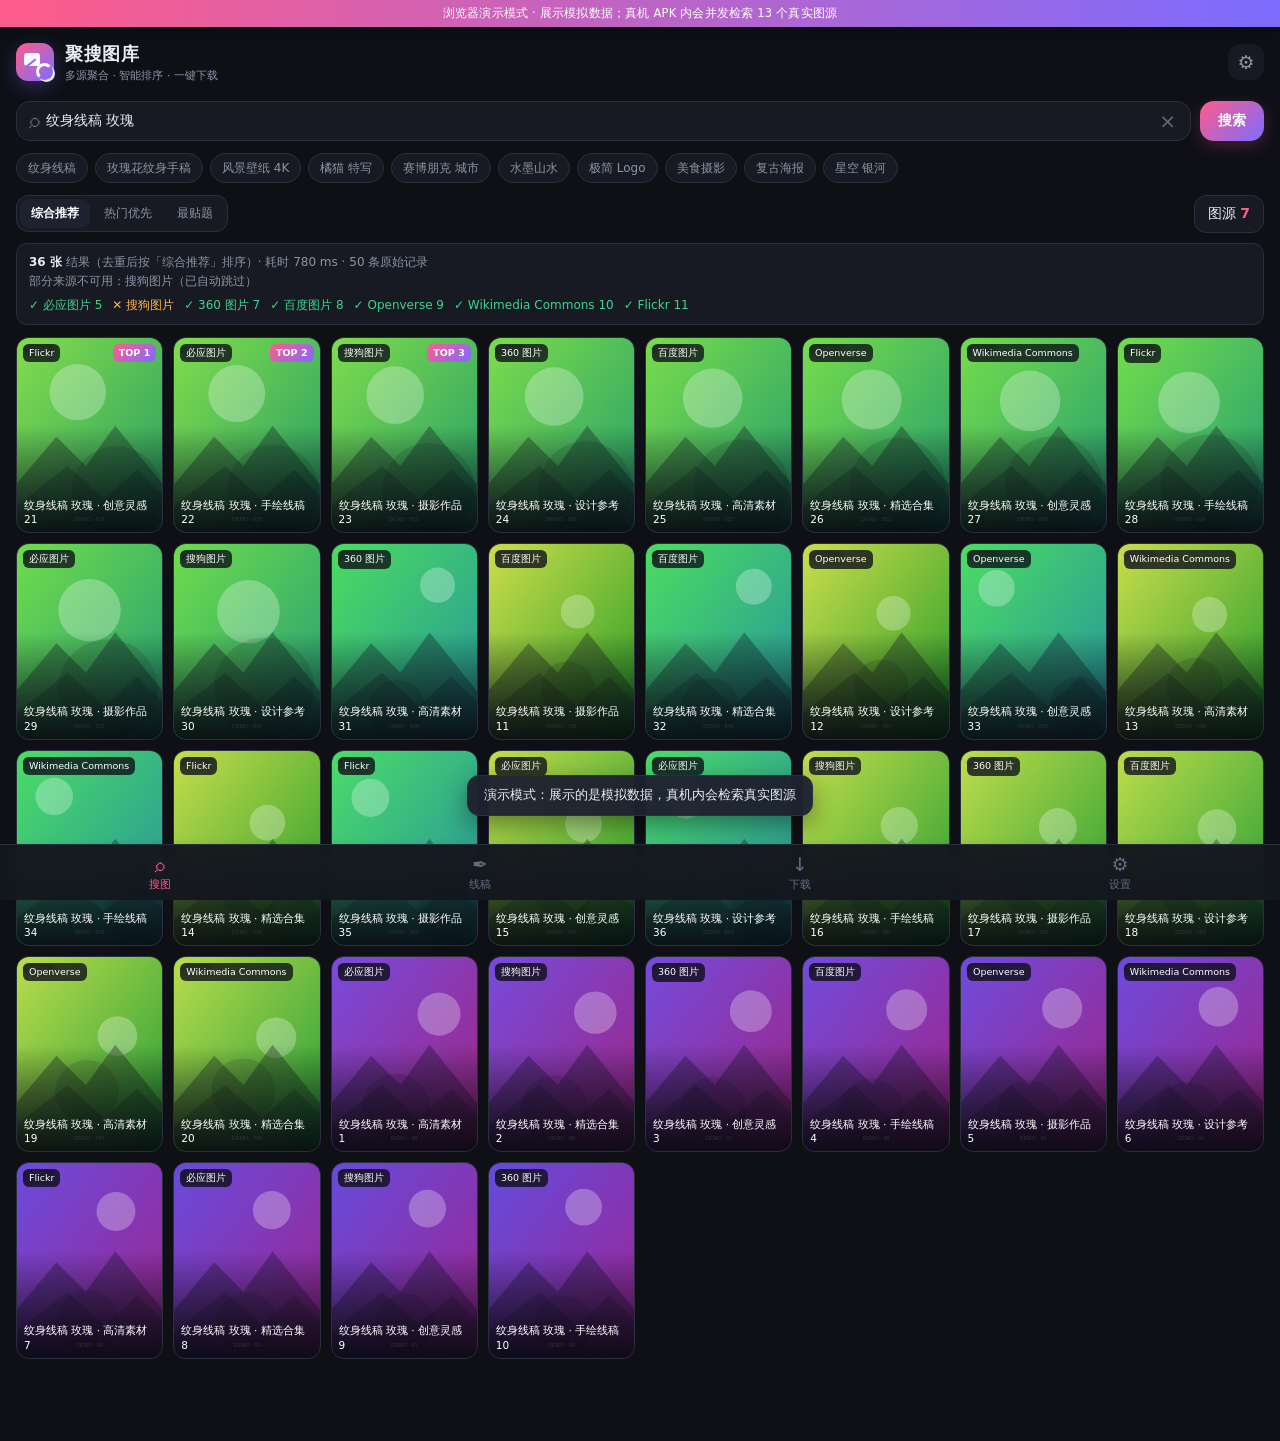
==== preview.html @ a7a78a1f "聚搜图库 v1.0.0：多源图片聚合搜索/下载 APK + 纹身线稿工作台" ====
<!DOCTYPE html>
<html lang="zh-CN">
<head>
<meta charset="utf-8">
<meta name="viewport" content="width=device-width, initial-scale=1, maximum-scale=1, user-scalable=no, viewport-fit=cover">
<meta name="theme-color" content="#0E1016">
<title>聚搜图库 · 多源图片聚合搜索</title>
<style>
:root{
  --bg:#0E1016; --surface:#171A22; --surface2:#1E2230; --line:#2A2F3D;
  --text:#EAECF2; --muted:#8B93A7; --dim:#626B80;
  --accent:#FF5C8A; --accent2:#6C7CFF; --ok:#3DD68C; --warn:#FFB454;
  --grad:linear-gradient(135deg,#FF5C8A 0%,#7C6CFF 100%);
  --safe-b:env(safe-area-inset-bottom,0px);
  --safe-t:env(safe-area-inset-top,0px);
}
*{box-sizing:border-box;-webkit-tap-highlight-color:transparent}
html,body{margin:0;padding:0;height:100%;background:var(--bg);color:var(--text)}
body{font-family:system-ui,-apple-system,"PingFang SC","Microsoft YaHei",sans-serif;
  font-size:14px;line-height:1.5;overscroll-behavior-y:contain}
button,input,select{font-family:inherit;font-size:inherit;color:inherit}
button{cursor:pointer;border:0;background:none}
.hidden{display:none !important}
img{display:block;max-width:100%}

#app{min-height:100%;padding-bottom:calc(70px + var(--safe-b))}

/* ---------- 顶栏 ---------- */
.topbar{display:flex;align-items:center;justify-content:space-between;
  padding:calc(14px + var(--safe-t)) 16px 10px;gap:12px}
.brand{display:flex;align-items:center;gap:11px;min-width:0}
.logo{width:38px;height:38px;border-radius:12px;background:var(--grad);position:relative;flex:none;
  box-shadow:0 6px 18px rgba(124,108,255,.28)}
.logo:before{content:"";position:absolute;left:8px;top:10px;width:16px;height:13px;border-radius:3px;
  background:rgba(255,255,255,.95)}
.logo:after{content:"";position:absolute;left:20px;top:20px;width:11px;height:11px;border-radius:50%;
  border:3px solid #fff;border-right-color:transparent;border-bottom-color:transparent;
  box-shadow:2px 2px 0 0 rgba(255,255,255,.9)}
.logo span{position:absolute;left:9px;top:19px;width:12px;height:2px;background:#7C6CFF;transform:rotate(-38deg)}
.brand-text h1{margin:0;font-size:18px;font-weight:700;letter-spacing:.5px}
.brand-text p{margin:1px 0 0;font-size:11px;color:var(--muted)}
.icon-btn{width:36px;height:36px;border-radius:12px;background:var(--surface);color:var(--muted);
  font-size:19px;line-height:1;display:grid;place-items:center;flex:none}
.icon-btn:active{background:var(--surface2)}

/* ---------- 搜索 ---------- */
.searchbar{display:flex;gap:9px;padding:6px 16px 4px}
.input-wrap{flex:1;display:flex;align-items:center;background:var(--surface);border:1px solid var(--line);
  border-radius:14px;padding:0 10px 0 12px;min-width:0;transition:border-color .2s}
.input-wrap:focus-within{border-color:var(--accent2)}
.search-ico{color:var(--dim);font-size:21px;margin-right:6px}
.input-wrap input{flex:1;min-width:0;background:none;border:0;outline:none;padding:11px 0;font-size:14px}
.input-wrap input::placeholder{color:var(--dim)}
.clear{color:var(--dim);font-size:20px;padding:0 4px;line-height:1}
.btn-primary{background:var(--grad);color:#fff;font-weight:600;border-radius:14px;padding:0 18px;
  white-space:nowrap;box-shadow:0 5px 16px rgba(255,92,138,.22)}
.btn-primary:active{opacity:.85}
.btn-ghost{background:var(--surface);border:1px solid var(--line);color:var(--text);
  border-radius:12px;padding:9px 13px;white-space:nowrap}
.btn-ghost:active{background:var(--surface2)}
.btn-outline{background:transparent;border:1px solid var(--line);color:var(--text);
  border-radius:12px;padding:11px 16px}
.btn-outline:active{background:var(--surface)}
.btn-primary.wide,.btn-outline.wide,.btn-ghost.wide{width:100%;padding:12px 16px}
.btn-ghost.small{padding:6px 11px;font-size:12px}
.btn-primary:disabled,.btn-ghost:disabled{opacity:.5}

.hotwords{display:flex;gap:7px;overflow-x:auto;padding:8px 16px 2px;scrollbar-width:none}
.hotwords::-webkit-scrollbar{display:none}
.hotwords span{flex:none;background:var(--surface);border:1px solid var(--line);color:var(--muted);
  padding:5px 11px;border-radius:20px;font-size:12px}
.hotwords span:active{color:var(--text);border-color:var(--accent2)}

.filter-row{display:flex;align-items:center;justify-content:space-between;gap:8px;padding:10px 16px 8px}
.sort-tabs{display:flex;gap:3px;background:var(--surface);border:1px solid var(--line);
  border-radius:12px;padding:3px;min-width:0;overflow-x:auto;scrollbar-width:none}
.sort-tabs::-webkit-scrollbar{display:none}
.sort-tabs button{padding:6px 11px;border-radius:9px;color:var(--muted);font-size:12px;white-space:nowrap}
.sort-tabs button.active{background:var(--surface2);color:#fff;font-weight:600}
#srcCount{color:var(--accent);font-weight:700}

.status{margin:2px 16px 8px;padding:9px 12px;border-radius:11px;background:var(--surface);
  border:1px solid var(--line);font-size:12px;color:var(--muted);line-height:1.6}
.status b{color:var(--text)}
.status .ok{color:var(--ok)}.status .bad{color:var(--warn)}
.status .stat-line{display:flex;flex-wrap:wrap;gap:5px 10px;margin-top:5px}

/* ---------- 网格 ---------- */
.grid{display:grid;grid-template-columns:repeat(auto-fill,minmax(104px,1fr));gap:8px;padding:4px 16px 12px}
@media(min-width:520px){.grid{grid-template-columns:repeat(auto-fill,minmax(140px,1fr));gap:10px}}
.card{position:relative;background:var(--surface);border-radius:13px;overflow:hidden;aspect-ratio:3/4;
  border:1px solid var(--line);cursor:pointer}
.card img{width:100%;height:100%;object-fit:cover;background:var(--surface2)}
.card .shade{position:absolute;inset:auto 0 0 0;height:55%;
  background:linear-gradient(transparent,rgba(6,8,14,.88));pointer-events:none}
.card .cap{position:absolute;left:7px;right:7px;bottom:6px;font-size:10.5px;line-height:1.35;
  color:#fff;display:-webkit-box;-webkit-line-clamp:2;-webkit-box-orient:vertical;overflow:hidden}
.card .src{position:absolute;left:6px;top:6px;background:rgba(12,14,22,.78);backdrop-filter:blur(4px);
  border-radius:6px;padding:2px 6px;font-size:9.5px;color:#fff}
.card .rank{position:absolute;right:6px;top:6px;background:var(--grad);border-radius:6px;
  padding:2px 6px;font-size:9.5px;color:#fff;font-weight:700}
.card .fallback{position:absolute;inset:0;display:grid;place-items:center;color:var(--dim);font-size:11px}
.card:active{transform:scale(.985)}

.loading{text-align:center;padding:52px 20px;color:var(--muted)}
.loading p{margin:12px 0 0}.loading .sub{font-size:11px;color:var(--dim);margin-top:4px}
.spinner{width:34px;height:34px;border-radius:50%;border:3px solid var(--line);
  border-top-color:var(--accent);animation:spin .8s linear infinite;margin:0 auto}
@keyframes spin{to{transform:rotate(360deg)}}
.empty{text-align:center;padding:56px 24px;color:var(--muted)}
.empty-art{font-size:46px;margin-bottom:12px;filter:grayscale(.2)}
.empty h2{font-size:17px;color:var(--text);margin:0 0 8px}
.empty h3{font-size:15px;color:var(--text);margin:0 0 6px}
.empty p{font-size:12.5px;line-height:1.7;margin:0;color:var(--dim)}
.empty.small{padding:44px 20px}

/* ---------- 底部导航 ---------- */
.tabbar{position:fixed;left:0;right:0;bottom:0;z-index:30;display:flex;
  background:rgba(20,23,31,.96);backdrop-filter:blur(14px);border-top:1px solid var(--line);
  padding-bottom:var(--safe-b)}
.tabbar button{flex:1;padding:9px 0 8px;display:flex;flex-direction:column;align-items:center;gap:2px;
  color:var(--dim);font-size:10.5px}
.tabbar button i{font-style:normal;font-size:19px;line-height:1.15}
.tabbar button.active{color:var(--accent)}
.tabbar button.active i{filter:drop-shadow(0 0 8px rgba(255,92,138,.5))}

/* ---------- 子页面 ---------- */
.page{position:fixed;inset:0;z-index:20;background:var(--bg);overflow-y:auto;
  padding:calc(16px + var(--safe-t)) 16px calc(84px + var(--safe-b));overscroll-behavior:contain}
.page-head{margin-bottom:16px}
.page-head h2{margin:0;font-size:20px;font-weight:700}
.page-head p{margin:4px 0 0;font-size:12px;color:var(--muted);line-height:1.6}
.panel{background:var(--surface);border:1px solid var(--line);border-radius:16px;
  margin-bottom:14px;overflow:hidden}
.panel-title{padding:13px 15px;font-weight:600;font-size:13.5px;border-bottom:1px solid var(--line);
  display:flex;justify-content:space-between;align-items:center}
.panel-title span{font-size:11px;color:var(--muted);font-weight:400}
.panel-title .optional{background:var(--surface2);border-radius:5px;padding:1px 6px}
.panel-body{padding:14px 15px}
.field{margin-bottom:16px}
.field:last-child{margin-bottom:0}
.field>label{display:block;font-size:12.5px;color:var(--muted);margin-bottom:8px}
.field>label b{color:var(--accent);font-weight:700}
.field small{display:block;color:var(--dim);font-size:11px;margin-top:6px;line-height:1.5}
.field.row{display:flex;align-items:center;justify-content:space-between}
.field.row>label{margin:0}
.field input[type=text],.field input[type=password],.field select{width:100%;background:var(--bg);
  border:1px solid var(--line);border-radius:10px;padding:10px 11px;outline:none;font-size:13px}
.field input:focus,.field select:focus{border-color:var(--accent2)}
.field select{appearance:none}
input[type=range]{width:100%;height:4px;border-radius:4px;background:var(--line);appearance:none;outline:none;margin:6px 0}
input[type=range]::-webkit-slider-thumb{appearance:none;width:18px;height:18px;border-radius:50%;
  background:var(--accent);box-shadow:0 0 0 4px rgba(255,92,138,.18)}
.seg{display:flex;gap:4px;background:var(--bg);border:1px solid var(--line);border-radius:10px;padding:3px}
.seg button{flex:1;padding:8px;border-radius:8px;color:var(--muted);font-size:12.5px}
.seg button.active{background:var(--grad);color:#fff;font-weight:600}
.switch{position:relative;width:44px;height:25px;flex:none}
.switch input{opacity:0;width:0;height:0;position:absolute}
.switch span{position:absolute;inset:0;background:var(--line);border-radius:20px;transition:.2s}
.switch span:before{content:"";position:absolute;width:19px;height:19px;left:3px;top:3px;
  background:#fff;border-radius:50%;transition:.2s}
.switch input:checked+span{background:var(--accent)}
.switch input:checked+span:before{transform:translateX(19px)}
.note{font-size:11.5px;color:var(--dim);line-height:1.65;margin:0 0 14px}
.dir-card{background:var(--bg);border:1px solid var(--line);border-radius:11px;padding:11px 12px;margin-bottom:12px}
.dir-card span{display:block;font-size:11px;color:var(--dim);margin-bottom:3px}
.dir-card b{font-size:12.5px;word-break:break-all}
.about-row{display:flex;justify-content:space-between;padding:8px 0;border-bottom:1px solid var(--line);font-size:12.5px}
.about-row:last-of-type{border-bottom:0}
.about-row span{color:var(--muted)}
.hint{font-size:11px;color:var(--dim);text-align:center;line-height:1.6;margin-top:14px}

/* ---------- 线稿工作台 ---------- */
.stencil-stage{position:relative;background:var(--surface);border:1px solid var(--line);
  border-radius:16px;overflow:hidden;aspect-ratio:1/1;max-height:46vh;margin:0 auto 12px}
.stage-inner{position:absolute;inset:0;display:grid;place-items:center;overflow:hidden}
.stage-inner>img{width:100%;height:100%;object-fit:contain}
.stage-placeholder{text-align:center;color:var(--muted);padding:20px}
.ph-icon{font-size:40px;margin-bottom:8px}
.stage-placeholder h3{margin:0 0 6px;font-size:15px;color:var(--text)}
.stage-placeholder p{margin:0;font-size:11.5px;color:var(--dim)}
.compare{position:absolute;inset:0;overflow:hidden}
.compare img{position:absolute;inset:0;width:100%;height:100%;object-fit:contain}
#stCompareB{clip-path:inset(0 0 0 50%)}
.compare-line{position:absolute;top:0;bottom:0;left:50%;width:2px;background:#fff;
  box-shadow:0 0 8px rgba(0,0,0,.6);transform:translateX(-1px);pointer-events:none}
.compare-line span{position:absolute;top:50%;left:50%;transform:translate(-50%,-50%);
  width:34px;height:34px;border-radius:50%;background:#fff;color:#111;display:grid;place-items:center;
  font-size:16px;font-weight:700;pointer-events:auto}
.stage-badge{position:absolute;top:9px;right:9px;background:rgba(12,14,22,.8);border-radius:7px;
  padding:3px 9px;font-size:11px}
.view-modes{display:flex;gap:5px;background:var(--surface);border:1px solid var(--line);
  border-radius:12px;padding:3px;margin-bottom:12px}
.view-modes button{flex:1;padding:8px;border-radius:9px;color:var(--muted);font-size:12.5px}
.view-modes button.active{background:var(--grad);color:#fff;font-weight:600}
.stencil-actions{display:flex;gap:9px;margin-bottom:14px}
.stencil-actions button{flex:1;padding:12px}
.stencil-actions.bottom{margin-top:14px}

/* ---------- 下载记录 ---------- */
.dl-list{display:flex;flex-direction:column;gap:9px;margin-bottom:14px}
.dl-item{display:flex;gap:11px;align-items:center;background:var(--surface);
  border:1px solid var(--line);border-radius:12px;padding:9px}
.dl-item img{width:52px;height:52px;border-radius:9px;object-fit:cover;background:var(--surface2);flex:none}
.dl-item>div{min-width:0;flex:1}
.dl-item b{display:block;font-size:12.5px;white-space:nowrap;overflow:hidden;text-overflow:ellipsis}
.dl-item small{display:block;color:var(--dim);font-size:10.5px;margin-top:3px;
  white-space:nowrap;overflow:hidden;text-overflow:ellipsis}

/* ---------- 抽屉 ---------- */
.sheet-mask{position:fixed;inset:0;background:rgba(0,0,0,.6);z-index:40}
.sheet{position:fixed;left:0;right:0;bottom:0;z-index:41;background:var(--surface);
  border-radius:20px 20px 0 0;border-top:1px solid var(--line);
  padding:8px 16px calc(20px + var(--safe-b));max-height:82vh;overflow-y:auto}
.sheet-handle{width:36px;height:4px;background:var(--line);border-radius:4px;margin:0 auto 12px}
.sheet-head{display:flex;align-items:center;justify-content:space-between}
.sheet-head h3{margin:0;font-size:16px}
.sheet-note{font-size:11.5px;color:var(--dim);line-height:1.6;margin:8px 0 12px}
.sheet-quick{display:flex;gap:8px;margin-bottom:12px}
.sheet-quick button{flex:1;background:var(--bg);border:1px solid var(--line);
  border-radius:10px;padding:9px;font-size:12px;color:var(--muted)}
.source-list{display:flex;flex-direction:column;gap:7px;margin-bottom:14px}
.src-row{display:flex;align-items:center;gap:10px;background:var(--bg);border:1px solid var(--line);
  border-radius:11px;padding:10px 11px}
.src-row>div{flex:1;min-width:0}
.src-row b{display:block;font-size:12.5px}
.src-row small{color:var(--dim);font-size:10.5px}
.src-row .pill{font-size:9.5px;padding:2px 6px;border-radius:5px;background:var(--surface2);color:var(--muted)}
.src-row .pill.key{background:rgba(255,180,84,.15);color:var(--warn)}
.src-row input[type=checkbox]{appearance:none;width:20px;height:20px;border:2px solid var(--line);
  border-radius:6px;flex:none;position:relative}
.src-row input[type=checkbox]:checked{background:var(--accent);border-color:var(--accent)}
.src-row input[type=checkbox]:checked:after{content:"✓";position:absolute;inset:0;display:grid;
  place-items:center;color:#fff;font-size:13px;font-weight:700}

/* ---------- 查看器 ---------- */
.viewer{position:fixed;inset:0;z-index:50;background:#08090D;display:flex;flex-direction:column}
.viewer-top{display:flex;align-items:center;justify-content:space-between;
  padding:calc(10px + var(--safe-t)) 14px 6px}
.viewer-top .icon-btn{background:rgba(255,255,255,.08);color:#fff}
.viewer-count{font-size:12.5px;color:var(--muted)}
.viewer-count b{color:#fff;font-size:15px}
.viewer-body{flex:1;min-height:0;display:grid;place-items:center;overflow:hidden;position:relative}
.viewer-body img{max-width:100%;max-height:100%;object-fit:contain;transition:transform .2s;
  touch-action:pan-x pan-y}
.viewer-body img.zoomed{transform:scale(2)}
.nav-arrow{position:absolute;top:50%;transform:translateY(-50%);width:38px;height:56px;
  border-radius:10px;background:rgba(255,255,255,.09);color:#fff;font-size:26px;z-index:2}
.nav-arrow.prev{left:6px}.nav-arrow.next{right:6px}
.viewer-info{padding:12px 16px calc(16px + var(--safe-b));background:rgba(18,20,28,.96);
  border-top:1px solid var(--line)}
.viewer-info h3{margin:0 0 7px;font-size:13.5px;font-weight:600;white-space:nowrap;
  overflow:hidden;text-overflow:ellipsis}
.v-meta{display:flex;flex-wrap:wrap;gap:8px;align-items:center;font-size:11px;color:var(--dim)}
.tag{background:rgba(108,124,255,.18);color:#A9B4FF;border-radius:5px;padding:2px 7px;font-size:10.5px}
.score-row{display:flex;gap:16px;margin:10px 0 12px;font-size:11px;color:var(--muted)}
.score-row b{color:var(--accent);font-size:13px}
.viewer-actions{display:flex;gap:8px}
.viewer-actions button{flex:1;padding:11px 8px;font-size:12.5px}

/* ---------- toast / busy ---------- */
.toast{position:fixed;left:50%;bottom:calc(84px + var(--safe-b));transform:translateX(-50%) translateY(10px);
  background:rgba(30,34,48,.97);border:1px solid var(--line);color:var(--text);
  padding:10px 16px;border-radius:12px;font-size:12.5px;z-index:80;opacity:0;pointer-events:none;
  transition:.25s;max-width:84vw;text-align:center;box-shadow:0 8px 24px rgba(0,0,0,.4)}
.toast.show{opacity:1;transform:translateX(-50%) translateY(0)}
.busy{position:fixed;inset:0;z-index:90;background:rgba(6,8,14,.72);display:flex;
  flex-direction:column;align-items:center;justify-content:center;gap:14px;font-size:12.5px;color:var(--muted)}
.busy .spinner{width:40px;height:40px}

</style>

<style>
.demo-banner{position:fixed;top:0;left:0;right:0;z-index:100;
  background:linear-gradient(90deg,#FF5C8A,#7C6CFF);color:#fff;font-size:11.5px;
  text-align:center;padding:5px 10px;letter-spacing:.2px;box-shadow:0 2px 10px rgba(0,0,0,.35)}
body{padding-top:26px}
.page{padding-top:calc(42px + var(--safe-t))}
.viewer{top:26px}
</style>
</head>
<body>

<div id="app">
  <header class="topbar">
    <div class="brand">
      <div class="logo"><span></span></div>
      <div class="brand-text"><h1>聚搜图库</h1><p>多源聚合 · 智能排序 · 一键下载</p></div>
    </div>
    <button id="btnTopSettings" class="icon-btn" aria-label="设置">⚙</button>
  </header>

  <section class="searchbar">
    <div class="input-wrap">
      <span class="search-ico">⌕</span>
      <input id="q" type="search" enterkeyhint="search" autocomplete="off"
             placeholder="描述你想要的图片，例如：纹身线稿 玫瑰">
      <button id="btnClear" class="clear" aria-label="清空">×</button>
    </div>
    <button id="btnSearch" class="btn-primary">搜索</button>
  </section>

  <div class="hotwords" id="hotWords"></div>

  <div class="filter-row">
    <div class="sort-tabs" id="sortTabs">
      <button data-sort="score" class="active">综合推荐</button>
      <button data-sort="popularity">热门优先</button>
      <button data-sort="relevance">最贴题</button>
    </div>
    <button id="btnSources" class="btn-ghost">图源 <b id="srcCount">0</b></button>
  </div>

  <div id="status" class="status hidden"></div>

  <main id="grid" class="grid"></main>

  <div id="loading" class="loading hidden">
    <div class="spinner"></div><p>正在从各大搜索引擎与图库聚合图片…</p>
    <p class="sub">并发请求 · 去重 · 按相关度与热度排序</p>
  </div>

  <div id="empty" class="empty">
    <div class="empty-art">🖼️</div>
    <h2>输入内容，开始聚合搜图</h2>
    <p>一次搜索同时检索必应、搜狗、360、百度、Openverse 等 13 个来源，<br>最多聚合 100 张，按「热门 + 贴题」排序展示。</p>
  </div>

</div>

<!-- 导航栏放在 #app 之外：切换子页面时 #app 整体隐藏，导航仍保持可见 -->
<nav class="tabbar" id="tabbar">
  <button data-tab="search" class="active"><i>⌕</i><span>搜图</span></button>
  <button data-tab="stencil"><i>✒</i><span>线稿</span></button>
  <button data-tab="downloads"><i>↓</i><span>下载</span></button>
  <button data-tab="settings"><i>⚙</i><span>设置</span></button>
</nav>

<!-- ============ 线稿工作台（复刻「纹身线稿大师」） ============ -->
<section id="pageStencil" class="page hidden">
  <div class="page-head"><h2>纹身线稿工作台</h2><p>图片一键转「纯白底 + 纯黑线」转印底稿 · 本机离线处理</p></div>

  <div class="stencil-stage" id="stStage">
    <div class="stage-inner" id="stStageInner">
      <img id="stOriginal" alt="原图">
      <img id="stResult" class="hidden" alt="线稿">
      <div id="stCompare" class="compare hidden">
        <img id="stCompareA" alt="原图对比">
        <img id="stCompareB" alt="线稿对比">
        <div class="compare-line" id="stCompareLine"><span>⇆</span></div>
      </div>
      <div class="stage-placeholder" id="stPlaceholder">
        <div class="ph-icon">✒</div>
        <h3>选择一张图片开始</h3>
        <p>可用相册图片，或把搜到的图片「一键转线稿」</p>
      </div>
    </div>
    <div class="stage-badge hidden" id="stBadge">原图</div>
  </div>

  <div class="view-modes" id="stModes">
    <button data-mode="original">原图</button>
    <button data-mode="result" class="active">线稿</button>
    <button data-mode="compare">对比</button>
  </div>

  <div class="stencil-actions">
    <button id="btnPick" class="btn-primary">选择图片</button>
    <button id="btnFromSearch" class="btn-ghost">从搜索结果选</button>
  </div>

  <div class="panel">
    <div class="panel-title">高级设置 <span id="stAdvToggle">收起 ▴</span></div>
    <div id="stAdv" class="panel-body">
      <div class="field">
        <label>线条预设</label>
        <div class="seg" id="stPreset">
          <button data-v="0">细线</button><button data-v="1" class="active">标准</button><button data-v="2">浓线</button>
        </div>
      </div>
      <div class="field">
        <label>线条强度 <b id="stStrengthVal">50</b></label>
        <input type="range" id="stStrength" min="0" max="100" value="50">
        <small>决定整体线条显现多少</small>
      </div>
      <div class="field">
        <label>细节保留 <b id="stDetailVal">50</b></label>
        <input type="range" id="stDetail" min="0" max="100" value="50">
        <small>控制胡须、睫毛、斑点等细小笔画是否保留；0 极简，100 极精细</small>
      </div>
      <div class="field row">
        <label>深色背景净化</label>
        <label class="switch"><input type="checkbox" id="stClean" checked><span></span></label>
      </div>
      <button id="btnRegen" class="btn-outline">重新生成线稿</button>
    </div>
  </div>

  <div class="stencil-actions bottom">
    <button id="btnSaveStencil" class="btn-primary">保存 PNG</button>
    <button id="btnShareStencil" class="btn-ghost">分享</button>
  </div>
  <div id="stStatus" class="hint">算法移植自开源项目「纹身线稿大师」，全部计算在本机完成，不上传图片。</div>
</section>

<!-- ============ 下载记录 ============ -->
<section id="pageDownloads" class="page hidden">
  <div class="page-head"><h2>下载记录</h2><p>保存位置由「设置 → 下载目录」决定</p></div>
  <div class="dir-card"><span>当前目录</span><b id="dlDirLabel">系统下载 / 聚搜图库</b></div>
  <div id="dlList" class="dl-list"></div>
  <div id="dlEmpty" class="empty small"><div class="empty-art">↓</div><h3>还没有下载记录</h3><p>在查看器里点「下载图片」即可保存</p></div>
  <button id="btnClearDl" class="btn-outline wide">清空记录</button>
</section>

<!-- ============ 设置 ============ -->
<section id="pageSettings" class="page hidden">
  <div class="page-head"><h2>设置</h2><p>下载目录、图源与排序偏好</p></div>

  <div class="panel">
    <div class="panel-title">下载目录</div>
    <div class="panel-body">
      <div class="dir-card"><span>当前保存位置</span><b id="setDirLabel">系统下载 / 聚搜图库</b></div>
      <div class="stencil-actions">
        <button id="btnChooseDir" class="btn-primary">选择自定义目录</button>
        <button id="btnResetDir" class="btn-ghost">恢复默认</button>
      </div>
      <div class="field">
        <label>子文件夹名称（自定义目录内）</label>
        <input type="text" id="setSubdir" placeholder="聚搜图库">
        <small>留空表示直接保存到所选目录</small>
      </div>
    </div>
  </div>

  <div class="panel">
    <div class="panel-title">搜索偏好</div>
    <div class="panel-body">
      <div class="field">
        <label>最多展示图片 <b id="setLimitVal">100</b> 张</label>
        <input type="range" id="setLimit" min="10" max="100" step="10" value="100">
      </div>
      <div class="field">
        <label>默认排序</label>
        <select id="setSort">
          <option value="score">综合推荐</option>
          <option value="popularity">热门优先</option>
          <option value="relevance">最贴题</option>
        </select>
      </div>
      <div class="field row">
        <label>安全搜索（过滤成人内容）</label>
        <label class="switch"><input type="checkbox" id="setSafe" checked><span></span></label>
      </div>
      <div class="field row">
        <label>图片来源 <b id="setSrcCount">0</b> 个</label>
        <button id="btnSources2" class="btn-ghost small">配置 →</button>
      </div>
    </div>
  </div>

  <div class="panel">
    <div class="panel-title">商业图库 API Key <span class="optional">可选</span></div>
    <div class="panel-body">
      <p class="note">填入后自动启用对应图库。Pixabay 会返回浏览量/下载数，热门排序更准确。Key 只保存在本机。</p>
      <div class="field"><label>Pixabay API Key</label><input type="password" id="keyPixabay" placeholder="留空表示不修改"></div>
      <div class="field"><label>Pexels API Key</label><input type="password" id="keyPexels" placeholder="留空表示不修改"></div>
      <div class="field"><label>Unsplash Access Key</label><input type="password" id="keyUnsplash" placeholder="留空表示不修改"></div>
      <button id="btnSaveSettings" class="btn-primary wide">保存设置</button>
    </div>
  </div>

  <div class="panel">
    <div class="panel-title">关于</div>
    <div class="panel-body">
      <div class="about-row"><span>版本</span><b>1.0.0</b></div>
      <div class="about-row"><span>开源协议</span><b>MIT</b></div>
      <div class="about-row"><span>线稿算法</span><b>纹身线稿大师 (MIT)</b></div>
      <p class="note">聚合结果来自第三方公开搜索服务，版权归原作者所有。请遵守各站点的使用条款与授权要求，勿用于商业侵权用途。</p>
      <button id="btnClearCache" class="btn-outline wide">清除图片缓存</button>
    </div>
  </div>
</section>

<!-- ============ 图源选择抽屉 ============ -->
<div id="sheetMask" class="sheet-mask hidden"></div>
<div id="sheetSources" class="sheet hidden">
  <div class="sheet-handle"></div>
  <div class="sheet-head"><h3>选择图片来源</h3><button id="btnCloseSheet" class="icon-btn">×</button></div>
  <p class="sheet-note">并发检索，单个来源失败不影响其它来源。标记「Key」的来源需在设置里填写 API Key。</p>
  <div class="sheet-quick"><button id="btnAllSources">全选可用</button><button id="btnDefaultSources">恢复默认</button></div>
  <div id="sourceList" class="source-list"></div>
  <button id="btnApplySources" class="btn-primary wide">应用</button>
</div>

<!-- ============ 大图查看器 ============ -->
<div id="viewer" class="viewer hidden">
  <div class="viewer-top">
    <button id="btnViewerClose" class="icon-btn">×</button>
    <div class="viewer-count"><b id="vIndex">1</b> / <span id="vTotal">0</span></div>
    <button id="btnViewerMore" class="icon-btn">⋯</button>
  </div>
  <div class="viewer-body" id="vBody"><img id="vImage" alt="大图"></div>
  <button id="vPrev" class="nav-arrow prev">‹</button>
  <button id="vNext" class="nav-arrow next">›</button>
  <div class="viewer-info">
    <h3 id="vTitle">—</h3>
    <div class="v-meta"><span id="vSource" class="tag">—</span><span id="vSize"></span><span id="vLicense"></span></div>
    <div class="score-row">
      <span>贴题 <b id="vRel">–</b></span><span>热门 <b id="vHot">–</b></span><span>综合 <b id="vScore">–</b></span>
    </div>
    <div class="viewer-actions">
      <button id="btnVDownload" class="btn-primary">↓ 下载图片</button>
      <button id="btnVStencil" class="btn-ghost">✒ 转线稿</button>
      <button id="btnVOpen" class="btn-ghost">↗ 来源</button>
    </div>
  </div>
</div>

<div id="toast" class="toast"></div>
<div id="busy" class="busy hidden"><div class="spinner"></div><span id="busyText">处理中…</span></div>


<div class="demo-banner">浏览器演示模式 · 展示模拟数据；真机 APK 内会并发检索 13 个真实图源</div>
<script>window.JUSOU_DEMO = true;</script>
<script>
/* 聚搜图库 · 前端逻辑
 * 页面与 /api 同源（App 内本地服务），浏览器预览时走 JUSOU_DEMO 演示数据。
 */
(function () {
  'use strict';

  var DEMO = !!window.JUSOU_DEMO;
  var $ = function (s) { return document.querySelector(s); };
  var $$ = function (s) { return Array.prototype.slice.call(document.querySelectorAll(s)); };
  var Native = (function () { try { return window.Android || {}; } catch (e) { return {}; } })();

  function native(name) {
    var args = Array.prototype.slice.call(arguments, 1);
    if (Native[name]) return Native[name].apply(Native, args);
    toast('该能力需要在聚搜图库 App 内使用');
    return null;
  }

  // ---------------------------------------------------------------- API 层
  function apiGet(path) {
    if (DEMO) return Promise.resolve(demoGet(path));
    return fetch(path).then(function (r) {
      if (!r.ok) throw new Error('HTTP ' + r.status);
      return r.json();
    });
  }
  function apiPost(path, body) {
    if (DEMO) return Promise.resolve(demoPost(path, body));
    return fetch(path, {
      method: 'POST', headers: { 'Content-Type': 'application/json' },
      body: JSON.stringify(body)
    }).then(function (r) {
      if (!r.ok) throw new Error('HTTP ' + r.status);
      return r.json();
    });
  }
  function imgUrl(u, ref) {
    if (!u) return '';
    if (DEMO) return demoSvg(u);
    return '/api/img?u=' + encodeURIComponent(u) + (ref ? '&ref=' + encodeURIComponent(ref) : '');
  }

  // ---------------------------------------------------------------- 演示数据
  var HOT = ['纹身线稿', '玫瑰花纹身手稿', '风景壁纸 4K', '橘猫 特写', '赛博朋克 城市',
    '水墨山水', '极简 Logo', '美食摄影', '复古海报', '星空 银河'];
  var SRC_NAMES = ['必应图片', '搜狗图片', '360 图片', '百度图片', 'Openverse', 'Wikimedia Commons', 'Flickr'];
  var SRC_KEYS = ['bing', 'sogou', 'so360', 'baidu', 'openverse', 'wikimedia', 'flickr'];
  var DEMO_SOURCES = [
    { key: 'bing', name: '必应图片', kind: 'engine', needsKey: false },
    { key: 'sogou', name: '搜狗图片', kind: 'engine', needsKey: false },
    { key: 'so360', name: '360 图片', kind: 'engine', needsKey: false },
    { key: 'baidu', name: '百度图片', kind: 'engine', needsKey: false },
    { key: 'duckduckgo', name: 'DuckDuckGo', kind: 'engine', needsKey: false },
    { key: 'google', name: 'Google 图片', kind: 'engine', needsKey: false },
    { key: 'openverse', name: 'Openverse', kind: 'library', needsKey: false },
    { key: 'wikimedia', name: 'Wikimedia Commons', kind: 'library', needsKey: false },
    { key: 'flickr', name: 'Flickr', kind: 'library', needsKey: false },
    { key: 'nasa', name: 'NASA 图库', kind: 'library', needsKey: false },
    { key: 'pixabay', name: 'Pixabay', kind: 'library', needsKey: true },
    { key: 'pexels', name: 'Pexels', kind: 'library', needsKey: true },
    { key: 'unsplash', name: 'Unsplash', kind: 'library', needsKey: true }
  ];

  function hashCode(s) {
    var h = 0;
    for (var i = 0; i < s.length; i++) h = (h * 31 + s.charCodeAt(i)) | 0;
    return Math.abs(h);
  }
  /** 生成一张有真实视觉内容的 SVG 占位图（演示/加载失败时使用）。 */
  function demoSvg(seed) {
    var h = hashCode(String(seed));
    var hue = h % 360, hue2 = (hue + 55) % 360;
    var r = 40 + (h % 60), cx = 25 + (h % 50), cy = 20 + (h % 40);
    var svg = '<svg xmlns="http://www.w3.org/2000/svg" width="400" height="530" viewBox="0 0 400 530">'
      + '<defs><linearGradient id="g" x1="0" y1="0" x2="1" y2="1">'
      + '<stop offset="0" stop-color="hsl(' + hue + ',68%,58%)"/>'
      + '<stop offset="1" stop-color="hsl(' + hue2 + ',62%,38%)"/></linearGradient></defs>'
      + '<rect width="400" height="530" fill="url(#g)"/>'
      + '<circle cx="' + (cx * 4) + '" cy="' + (cy * 4) + '" r="' + r + '" fill="rgba(255,255,255,.28)"/>'
      + '<circle cx="' + (400 - cx * 3) + '" cy="' + (530 - cy * 3) + '" r="' + (r * 1.6) + '" fill="rgba(0,0,0,.12)"/>'
      + '<path d="M0 400 L110 270 L190 350 L270 240 L400 400 L400 530 L0 530 Z" fill="rgba(10,14,30,.32)"/>'
      + '<path d="M0 460 L140 350 L240 440 L330 360 L400 430 L400 530 L0 530 Z" fill="rgba(10,14,30,.22)"/>'
      + '<rect x="18" y="18" width="86" height="26" rx="13" fill="rgba(0,0,0,.35)"/>'
      + '<text x="61" y="36" fill="#fff" font-size="13" text-anchor="middle" font-family="sans-serif">聚搜图库</text>'
      + '<text x="200" y="500" fill="rgba(255,255,255,.65)" font-size="15" text-anchor="middle" font-family="sans-serif">DEMO · ' + (h % 1000) + '</text>'
      + '</svg>';
    return 'data:image/svg+xml;charset=utf-8,' + encodeURIComponent(svg);
  }
  function demoItems(q) {
    var arr = [], n = 36;
    for (var i = 0; i < n; i++) {
      var k = i % SRC_KEYS.length;
      var rel = 0.35 + ((hashCode(q + i) % 60) / 100);
      var hot = 0.3 + ((hashCode('h' + q + i) % 65) / 100);
      var u = 'demo://' + q + '/' + i;
      arr.push({
        id: 'd' + i, title: (q || '图片') + ' · ' + ['高清素材', '精选合集', '创意灵感', '手绘线稿', '摄影作品', '设计参考'][i % 6] + ' ' + (i + 1),
        source: SRC_KEYS[k], sourceName: SRC_NAMES[k],
        thumb: u, full: u, page: 'https://example.com/item/' + i,
        width: String(600 + (i % 5) * 200), height: String(800 + (i % 4) * 200),
        license: k >= 4 ? 'CC 授权' : '', rank: i,
        relevance: Math.min(1, rel), popularity: Math.min(1, hot),
        score: Math.min(1, 0.55 * rel + 0.45 * hot)
      });
    }
    return arr;
  }
  function demoGet(path) {
    if (path.indexOf('/api/sources') === 0) return { sources: DEMO_SOURCES };
    if (path.indexOf('/api/settings') === 0) return {
      ok: true, dirLabel: '系统下载 / 聚搜图库（演示）', hasCustomDir: false, subdir: '聚搜图库',
      limit: 100, safe: true, sort: 'score', maxResults: 100,
      sources: SRC_KEYS, keys: { pixabay: false, pexels: false, unsplash: false }
    };
    if (path.indexOf('/api/app') === 0) return { ok: true, name: '聚搜图库', version: '1.0.0', maxResults: 100 };
    if (path.indexOf('/api/search') === 0) {
      var m = /[?&]q=([^&]*)/.exec(path);
      var q = m ? decodeURIComponent(m[1].replace(/\+/g, ' ')) : '';
      var items = demoItems(q);
      return {
        ok: true, query: q, total: items.length, elapsedMs: 780, items: items,
        stats: SRC_NAMES.map(function (n, i) {
          return { key: SRC_KEYS[i], name: n, count: i === 1 ? 0 : 5 + i, ms: 300 + i * 90,
            error: i === 1 ? '演示：模拟一个源失败' : '', skipped: false };
        })
      };
    }
    if (path.indexOf('/api/download') === 0) return { ok: true, path: '下载/聚搜图库/演示图片.jpg' };
    if (path.indexOf('/api/clear-cache') === 0) return { ok: true, cleared: 12 };
    return { ok: true };
  }
  function demoPost(path) { return { ok: true }; }

  /** 演示模式下的简易线稿算法（真实环境由 Java 端 StencilProcessor 计算）。 */
  function demoStencil(dataUrl) {
    return new Promise(function (resolve, reject) {
      var img = new Image();
      img.onload = function () {
        try {
          var W = Math.min(560, img.width || 400);
          var H = Math.max(1, Math.round(W * (img.height || 500) / (img.width || 400)));
          var c = document.createElement('canvas'); c.width = W; c.height = H;
          var ctx = c.getContext('2d'); ctx.drawImage(img, 0, 0, W, H);
          var d = ctx.getImageData(0, 0, W, H), p = d.data;
          var g = new Float32Array(W * H);
          for (var i = 0, j = 0; i < p.length; i += 4, j++) g[j] = p[i] * .299 + p[i + 1] * .587 + p[i + 2] * .114;
          var out = ctx.createImageData(W, H), o = out.data;
          for (var y = 0; y < H; y++) for (var x = 0; x < W; x++) {
            var id = y * W + x, sum = 0, cnt = 0;
            for (var dy = -3; dy <= 3; dy += 3) for (var dx = -3; dx <= 3; dx += 3) {
              var nx = x + dx, ny = y + dy;
              if (nx >= 0 && nx < W && ny >= 0 && ny < H) { sum += g[ny * W + nx]; cnt++; }
            }
            var diff = sum / cnt - g[id];
            var v = diff > 16 ? 0 : 255;
            var k = id * 4; o[k] = o[k + 1] = o[k + 2] = v; o[k + 3] = 255;
          }
          ctx.putImageData(out, 0, 0);
          resolve(c.toDataURL('image/png'));
        } catch (e) { reject(e); }
      };
      img.onerror = function () { reject(new Error('图片加载失败')); };
      img.src = dataUrl;
    });
  }

  // ---------------------------------------------------------------- 状态
  var state = {
    tab: 'search', query: '', items: [], sorted: [], sort: 'score',
    sources: [], enabled: {}, settings: {}, viewerIndex: 0, lastBack: 0,
    stencil: { image: '', result: '', mode: 'result', preset: 1, strength: 50, detail: 50, clean: true },
    downloads: []
  };
  try { state.downloads = JSON.parse(localStorage.getItem('jusou_downloads') || '[]'); } catch (e) {}

  // ---------------------------------------------------------------- 通用 UI
  var toastTimer;
  function toast(msg) {
    var t = $('#toast'); t.textContent = msg; t.classList.add('show');
    clearTimeout(toastTimer); toastTimer = setTimeout(function () { t.classList.remove('show'); }, 2300);
  }
  function busy(on, text) {
    $('#busy').classList.toggle('hidden', !on);
    if (text) $('#busyText').textContent = text;
  }
  function esc(s) {
    return String(s == null ? '' : s).replace(/[&<>"']/g, function (c) {
      return { '&': '&amp;', '<': '&lt;', '>': '&gt;', '"': '&quot;', "'": '&#39;' }[c];
    });
  }
  function fmtTime(ts) {
    var d = new Date(ts), p = function (n) { return n < 10 ? '0' + n : n; };
    return d.getFullYear() + '-' + p(d.getMonth() + 1) + '-' + p(d.getDate()) + ' ' + p(d.getHours()) + ':' + p(d.getMinutes());
  }

  // ---------------------------------------------------------------- 搜索
  function applySort() {
    var k = state.sort;
    state.sorted = state.items.slice().sort(function (a, b) { return (b[k] || 0) - (a[k] || 0); });
  }
  function renderStatus(r) {
    var el = $('#status');
    if (!r || !r.stats) { el.classList.add('hidden'); return; }
    var okCount = 0, fail = [];
    var lines = [];
    r.stats.forEach(function (s) {
      if (s.skipped) return;
      if (s.error) { fail.push(s.name); lines.push('<span class="bad">✕ ' + esc(s.name) + '</span>'); }
      else { okCount += s.count; lines.push('<span class="ok">✓ ' + esc(s.name) + ' ' + s.count + '</span>'); }
    });
    var sortName = { score: '综合推荐', popularity: '热门优先', relevance: '最贴题' }[state.sort];
    var html = '<b>' + (r.total || 0) + ' 张</b> 结果（去重后按「' + sortName + '」排序）· 耗时 ' + (r.elapsedMs || 0) + ' ms · ' + okCount + ' 条原始记录';
    if (fail.length) html += '<br>部分来源不可用：' + esc(fail.join('、')) + '（已自动跳过）';
    html += '<div class="stat-line">' + lines.join('') + '</div>';
    el.innerHTML = html;
    el.classList.remove('hidden');
  }
  function renderGrid() {
    var grid = $('#grid'); grid.innerHTML = '';
    if (!state.sorted.length) { $('#empty').classList.remove('hidden'); return; }
    $('#empty').classList.add('hidden');
    var frag = document.createDocumentFragment();
    state.sorted.forEach(function (it, idx) {
      var card = document.createElement('div');
      card.className = 'card';
      card.innerHTML = '<div class="fallback">图片加载中…</div>'
        + '<img alt="" loading="lazy" data-idx="' + idx + '" src="' + esc(imgUrl(it.thumb || it.full, it.page || it.full)) + '">'
        + '<div class="shade"></div>'
        + '<span class="src">' + esc(it.sourceName || it.source) + '</span>'
        + (idx < 3 ? '<span class="rank">TOP ' + (idx + 1) + '</span>' : '')
        + '<div class="cap">' + esc(it.title || '未命名图片') + '</div>';
      card.addEventListener('click', function () { openViewer(idx); });
      var img = card.querySelector('img');
      var hideFallback = function () {
        var fb = card.querySelector('.fallback');
        if (fb) fb.style.display = 'none';
      };
      img.addEventListener('load', hideFallback);
      if (img.complete && img.naturalWidth > 0) hideFallback();
      img.addEventListener('error', function () {
        if (!this.dataset.fallback && it.full && it.full !== it.thumb) {
          this.dataset.fallback = '1';
          this.src = imgUrl(it.full, it.page || it.full);
        } else {
          this.style.display = 'none';
          var fb = card.querySelector('.fallback'); if (fb) fb.textContent = '图片无法加载';
        }
      });
      frag.appendChild(card);
    });
    grid.appendChild(frag);
  }
  function doSearch(q) {
    q = (q || '').trim();
    if (!q) { toast('请先输入要搜索的图片内容'); return; }
    state.query = q;
    $('#q').value = q;
    $('#loading').classList.remove('hidden');
    $('#empty').classList.add('hidden');
    $('#grid').innerHTML = '';
    $('#status').classList.add('hidden');
    $('#btnSearch').disabled = true;
    apiGet('/api/search?q=' + encodeURIComponent(q)).then(function (r) {
      state.items = r.items || [];
      applySort(); renderGrid(); renderStatus(r);
      if (!state.items.length) toast('没有找到图片，换个关键词或检查网络');
    }).catch(function (e) {
      toast('搜索失败：' + e.message); $('#status').classList.add('hidden');
    }).then(function () {
      $('#loading').classList.add('hidden'); $('#btnSearch').disabled = false;
    });
  }

  // ---------------------------------------------------------------- 查看器
  function openViewer(i) {
    state.viewerIndex = Math.max(0, Math.min(state.sorted.length - 1, i));
    $('#viewer').classList.remove('hidden');
    renderViewer();
  }
  function closeViewer() { $('#viewer').classList.add('hidden'); $('#vImage').classList.remove('zoomed'); }
  function renderViewer() {
    var it = state.sorted[state.viewerIndex]; if (!it) return;
    $('#vIndex').textContent = state.viewerIndex + 1;
    $('#vTotal').textContent = state.sorted.length;
    $('#vTitle').textContent = it.title || '未命名图片';
    $('#vSource').textContent = it.sourceName || it.source;
    $('#vSize').textContent = it.width && it.height ? it.width + ' × ' + it.height : '';
    $('#vLicense').textContent = it.license || '';
    $('#vRel').textContent = (it.relevance || 0).toFixed(2);
    $('#vHot').textContent = (it.popularity || 0).toFixed(2);
    $('#vScore').textContent = (it.score || 0).toFixed(2);
    var im = $('#vImage'); im.classList.remove('zoomed');
    im.dataset.fallback = '';
    im.src = imgUrl(it.full || it.thumb, it.page || it.full);
  }
  function viewerStep(d) {
    if (!state.sorted.length) return;
    state.viewerIndex = (state.viewerIndex + d + state.sorted.length) % state.sorted.length;
    renderViewer();
  }
  function blobToDataUrl(src) {
    if (DEMO && src.indexOf('data:') === 0) return Promise.resolve(src);
    return fetch(src).then(function (r) { return r.blob(); }).then(function (b) {
      return new Promise(function (res, rej) {
        var fr = new FileReader(); fr.onload = function () { res(fr.result); };
        fr.onerror = rej; fr.readAsDataURL(b);
      });
    });
  }
  function imageToDataUrl(u, ref) { return blobToDataUrl(imgUrl(u, ref)); }
  function addDownload(record) {
    state.downloads.unshift(record);
    if (state.downloads.length > 100) state.downloads.length = 100;
    try { localStorage.setItem('jusou_downloads', JSON.stringify(state.downloads)); } catch (e) {}
  }
  function fileNameFor(it) {
    var q = (state.query || '图片').replace(/[\\/:*?"<>|\s]+/g, '_').slice(0, 24);
    return q + '_' + (state.viewerIndex + 1) + '_' + (it.source || 'img');
  }
  function downloadCurrent() {
    var it = state.sorted[state.viewerIndex]; if (!it) return;
    busy(true, '正在下载图片…');
    var name = fileNameFor(it);
    var url = '/api/download?u=' + encodeURIComponent(it.full || it.thumb)
      + '&name=' + encodeURIComponent(name) + '&ref=' + encodeURIComponent(it.page || it.full || '');
    apiGet(url).then(function (r) {
      addDownload({ name: name, path: r.path || '已保存', thumb: it.thumb || it.full,
        time: Date.now(), source: it.sourceName });
      toast('已保存到 ' + (r.path || '下载目录'));
      if (Native.toast) Native.toast('图片已保存：' + (r.path || ''));
    }).catch(function (e) { toast('下载失败：' + e.message); })
      .then(function () { busy(false); });
  }
  function stencilFromViewer() {
    var it = state.sorted[state.viewerIndex]; if (!it) return;
    busy(true, '正在读取图片…');
    imageToDataUrl(it.full || it.thumb, it.page || it.full).then(function (dataUrl) {
      closeViewer(); switchTab('stencil'); setStencilImage(dataUrl);
    }).catch(function (e) { toast('读取图片失败：' + e.message); })
      .then(function () { busy(false); });
  }

  // ---------------------------------------------------------------- 线稿工作台
  function setStencilImage(dataUrl) {
    state.stencil.image = dataUrl;
    state.stencil.result = '';
    $('#stOriginal').src = dataUrl;
    $('#stCompareA').src = dataUrl;
    $('#stPlaceholder').classList.add('hidden');
    generateStencil();
  }
  function renderStage() {
    var s = state.stencil, mode = s.mode;
    var hasResult = !!s.result;
    if (!s.image) {
      ['#stOriginal', '#stResult', '#stCompare', '#stBadge'].forEach(function (k) { $(k).classList.add('hidden'); });
      $('#stPlaceholder').classList.remove('hidden');
      return;
    }
    $('#stPlaceholder').classList.add('hidden');
    $('#stOriginal').classList.toggle('hidden', !(mode === 'original' || !hasResult));
    $('#stResult').classList.toggle('hidden', !(mode === 'result' && hasResult));
    $('#stCompare').classList.toggle('hidden', !(mode === 'compare' && hasResult));
    $('#stBadge').classList.toggle('hidden', !s.image);
    $('#stBadge').textContent = ({ original: '原图', result: '线稿', compare: '拖动分割线对比' })[mode];
    if (hasResult) {
      $('#stResult').src = s.result;
      $('#stCompareB').src = s.result;
      $('#stCompareA').src = s.image;
    }
    $$('#stModes button').forEach(function (b) { b.classList.toggle('active', b.dataset.mode === mode); });
  }
  var regenTimer;
  function scheduleRegen() {
    clearTimeout(regenTimer);
    regenTimer = setTimeout(generateStencil, 550);
  }
  function generateStencil() {
    var s = state.stencil;
    if (!s.image) { toast('请先选择一张图片'); return; }
    busy(true, '正在生成线描稿…');
    $('#stStatus').textContent = '正在本机计算：灰度 → 背景漂白 → 局部均值差分 → Sobel 边缘 → 二值化 → 去噪';
    var p;
    if (DEMO) p = demoStencil(s.image);
    else p = apiPost('/api/stencil', {
      image: s.image, preset: s.preset, strength: s.strength,
      detail: s.detail, cleanBackground: s.clean
    }).then(function (r) {
      if (!r.ok && r.error) throw new Error(r.error);
      return r.image;
    });
    p.then(function (out) {
      s.result = out; s.mode = 'result'; renderStage();
      $('#stStatus').textContent = '线稿已生成：纯白底 + 纯黑线，可直接用于纹身转印。';
    }).catch(function (e) { toast('生成失败：' + e.message); })
      .then(function () { busy(false); });
  }
  function saveStencil() {
    var s = state.stencil;
    if (!s.result) { toast('请先生成线稿'); return; }
    var name = '线稿_' + Date.now() + '.png';
    busy(true, '正在保存 PNG…');
    if (DEMO) {
      var a = document.createElement('a'); a.href = s.result; a.download = name; a.click();
      addDownload({ name: name, path: '浏览器下载（演示）', thumb: s.result, time: Date.now(), source: '线稿工作台' });
      toast('演示模式：已触发浏览器下载'); busy(false); return;
    }
    apiPost('/api/save-image', { image: s.result, name: name, mime: 'image/png' })
      .then(function (r) {
        addDownload({ name: name, path: r.path || '已保存', thumb: s.result,
          time: Date.now(), source: '线稿工作台' });
        toast('已保存：' + (r.path || ''));
      }).catch(function (e) { toast('保存失败：' + e.message); })
      .then(function () { busy(false); });
  }
  function setupCompareDrag() {
    var box = $('#stCompare'), line = $('#stCompareLine'), b = $('#stCompareB');
    var dragging = false;
    function move(clientX) {
      var r = box.getBoundingClientRect();
      var pct = Math.max(0, Math.min(100, (clientX - r.left) / r.width * 100));
      line.style.left = pct + '%';
      b.style.clipPath = 'inset(0 0 0 ' + pct + '%)';
    }
    function start(e) { dragging = true; move((e.touches ? e.touches[0] : e).clientX); e.preventDefault(); }
    function onMove(e) { if (dragging) move((e.touches ? e.touches[0] : e).clientX); }
    function end() { dragging = false; }
    line.addEventListener('touchstart', start, { passive: false });
    box.addEventListener('touchstart', function (e) {
      if (state.stencil.mode === 'compare') start(e);
    }, { passive: false });
    window.addEventListener('touchmove', onMove, { passive: false });
    window.addEventListener('touchend', end);
    line.addEventListener('mousedown', start);
    box.addEventListener('mousedown', function (e) { if (state.stencil.mode === 'compare') start(e); });
    window.addEventListener('mousemove', onMove);
    window.addEventListener('mouseup', end);
  }

  // ---------------------------------------------------------------- 下载记录
  function renderDownloads() {
    var list = $('#dlList'); list.innerHTML = '';
    $('#dlEmpty').classList.toggle('hidden', state.downloads.length > 0);
    $('#dlDirLabel').textContent = state.settings.dirLabel || '系统下载 / 聚搜图库';
    state.downloads.forEach(function (d) {
      var thumb = DEMO
        ? (String(d.thumb).indexOf('data:') === 0 ? d.thumb : demoSvg(d.thumb))
        : imgUrl(d.thumb, '');
      var row = document.createElement('div'); row.className = 'dl-item';
      row.innerHTML = '<img src="' + esc(thumb) + '" alt="">'
        + '<div><b>' + esc(d.name) + '</b><small>' + esc(d.path) + ' · ' + fmtTime(d.time) + '</small></div>';
      list.appendChild(row);
    });
  }

  // ---------------------------------------------------------------- 设置
  function fillSettings(s) {
    state.settings = s || {};
    $('#setDirLabel').textContent = s.dirLabel || '系统下载 / 聚搜图库';
    $('#dlDirLabel').textContent = s.dirLabel || '系统下载 / 聚搜图库';
    $('#setSubdir').value = s.subdir || '';
    $('#setLimit').value = s.limit || 100;
    $('#setLimitVal').textContent = s.limit || 100;
    $('#setSort').value = s.sort || 'score';
    $('#setSafe').checked = !!s.safe;
    state.sort = s.sort || 'score';
    $$('#sortTabs button').forEach(function (b) { b.classList.toggle('active', b.dataset.sort === state.sort); });
    state.enabled = {};
    (s.sources || []).forEach(function (k) { state.enabled[k] = true; });
    updateSourceCount();
  }
  function loadSettings() {
    apiGet('/api/settings').then(fillSettings).catch(function (e) { toast('读取设置失败：' + e.message); });
  }
  function updateSourceCount() {
    var n = Object.keys(state.enabled).filter(function (k) { return state.enabled[k]; }).length;
    $('#srcCount').textContent = n;
    $('#setSrcCount').textContent = n;
  }
  function currentSettingsPayload() {
    var keys = {};
    [['keyPixabay', 'pixabay'], ['keyPexels', 'pexels'], ['keyUnsplash', 'unsplash']].forEach(function (p) {
      var v = $('#' + p[0]).value.trim();
      if (v) keys[p[1]] = v;
    });
    return {
      limit: parseInt($('#setLimit').value, 10),
      safe: $('#setSafe').checked,
      sort: $('#setSort').value,
      subdir: $('#setSubdir').value.trim(),
      sources: Object.keys(state.enabled).filter(function (k) { return state.enabled[k]; }),
      keys: keys
    };
  }
  function saveSettings() {
    busy(true, '正在保存设置…');
    apiPost('/api/settings', currentSettingsPayload()).then(function () {
      $$('#keyPixabay,#keyPexels,#keyUnsplash').forEach(function (i) { i.value = ''; });
      toast('设置已保存');
      return apiGet('/api/settings');
    }).then(fillSettings).catch(function (e) { toast('保存失败：' + e.message); })
      .then(function () { busy(false); });
  }

  // ---------------------------------------------------------------- 图源抽屉
  function renderSourceList() {
    var box = $('#sourceList'); box.innerHTML = '';
    state.sources.forEach(function (s) {
      var row = document.createElement('label'); row.className = 'src-row';
      var checked = !!state.enabled[s.key];
      row.innerHTML = '<div><b>' + esc(s.name) + '</b> <span class="pill ' + (s.needsKey ? 'key' : '') + '">'
        + (s.needsKey ? '需要 Key' : (s.kind === 'engine' ? '搜索引擎' : '图库')) + '</span>'
        + '<small>' + (s.needsKey ? '在设置中填入 API Key 后自动启用' : '免密钥，网络可达即生效') + '</small></div>'
        + '<input type="checkbox" ' + (checked ? 'checked' : '') + ' data-key="' + esc(s.key) + '">';
      box.appendChild(row);
    });
  }
  function openSheet() {
    renderSourceList();
    $('#sheetSources').classList.remove('hidden'); $('#sheetMask').classList.remove('hidden');
  }
  function closeSheet() {
    $('#sheetSources').classList.add('hidden'); $('#sheetMask').classList.add('hidden');
  }
  function applySources() {
    $$('#sourceList input[type=checkbox]').forEach(function (c) { state.enabled[c.dataset.key] = c.checked; });
    updateSourceCount();
    apiPost('/api/settings', { sources: Object.keys(state.enabled).filter(function (k) { return state.enabled[k]; }) })
      .then(function () { toast('图源已更新'); }).catch(function (e) { toast('保存失败：' + e.message); });
    closeSheet();
    if (state.query) doSearch(state.query);
  }

  // ---------------------------------------------------------------- Tab / 返回
  function switchTab(t) {
    state.tab = t;
    $$('#tabbar button').forEach(function (b) { b.classList.toggle('active', b.dataset.tab === t); });
    $('#app').classList.toggle('hidden', t !== 'search');
    $('#pageStencil').classList.toggle('hidden', t !== 'stencil');
    $('#pageDownloads').classList.toggle('hidden', t !== 'downloads');
    $('#pageSettings').classList.toggle('hidden', t !== 'settings');
    window.scrollTo(0, 0);
    $('.page:not(.hidden)') && ($('.page:not(.hidden)').scrollTop = 0);
    if (t === 'settings') loadSettings();
    if (t === 'downloads') renderDownloads();
  }
  window.__onBack = function () {
    if (!$('#viewer').classList.contains('hidden')) { closeViewer(); return; }
    if (!$('#sheetSources').classList.contains('hidden')) { closeSheet(); return; }
    if (!$('#busy').classList.contains('hidden')) return;
    if (state.tab !== 'search') { switchTab('search'); return; }
    var now = Date.now();
    if (now - state.lastBack < 2000) { if (Native.finishApp) Native.finishApp(); else toast('演示模式：退出 App'); }
    else { state.lastBack = now; toast('再按一次返回键退出'); }
  };
  window.__onNativeDir = function (m) {
    if (m && m.ok) {
      state.settings.dirLabel = m.dirLabel;
      state.settings.hasCustomDir = m.dirLabel.indexOf('自定义') >= 0;
      $('#setDirLabel').textContent = m.dirLabel;
      $('#dlDirLabel').textContent = m.dirLabel;
      toast('下载目录已更新');
    } else toast('目录设置失败');
  };
  window.__onNativeImage = function (m) {
    if (m && m.ok && m.url) {
      busy(true, '正在读取所选图片…');
      blobToDataUrl(m.url).then(function (dataUrl) {
        switchTab('stencil'); setStencilImage(dataUrl);
      }).catch(function (e) { toast('图片读取失败：' + e.message); })
        .then(function () { busy(false); });
      return;
    }
    busy(false);
    if (m && m.ok && m.image) { switchTab('stencil'); setStencilImage(m.image); }
    else toast('图片读取失败：' + ((m && m.error) || '未知错误'));
  };

  // ---------------------------------------------------------------- 事件绑定
  function bind() {
    $('#btnSearch').addEventListener('click', function () { doSearch($('#q').value); });
    $('#q').addEventListener('keydown', function (e) {
      if (e.key === 'Enter' || e.keyCode === 13) { e.preventDefault(); doSearch(this.value); this.blur(); }
    });
    $('#btnClear').addEventListener('click', function () { $('#q').value = ''; $('#q').focus(); });
    $('#btnTopSettings').addEventListener('click', function () { switchTab('settings'); });
    $$('#sortTabs button').forEach(function (b) {
      b.addEventListener('click', function () {
        state.sort = b.dataset.sort;
        $$('#sortTabs button').forEach(function (x) { x.classList.toggle('active', x === b); });
        applySort(); renderGrid();
        if (state.items.length) renderStatus({ stats: window.__lastStats, total: state.items.length });
      });
    });
    var hw = $('#hotWords');
    HOT.forEach(function (w) {
      var s = document.createElement('span'); s.textContent = w;
      s.addEventListener('click', function () { doSearch(w); });
      hw.appendChild(s);
    });

    $('#btnSources').addEventListener('click', openSheet);
    $('#btnSources2').addEventListener('click', openSheet);
    $('#btnCloseSheet').addEventListener('click', closeSheet);
    $('#sheetMask').addEventListener('click', closeSheet);
    $('#btnApplySources').addEventListener('click', applySources);
    $('#btnAllSources').addEventListener('click', function () {
      $$('#sourceList input[type=checkbox]').forEach(function (c) {
        var s = state.sources.filter(function (x) { return x.key === c.dataset.key; })[0];
        c.checked = !s.needsKey || (state.settings.keys && state.settings.keys[s.key]);
      });
      toast('已勾选所有可用来源');
    });
    $('#btnDefaultSources').addEventListener('click', function () {
      var def = ['bing', 'sogou', 'so360', 'baidu', 'duckduckgo', 'openverse', 'wikimedia', 'flickr'];
      $$('#sourceList input[type=checkbox]').forEach(function (c) { c.checked = def.indexOf(c.dataset.key) >= 0; });
      toast('已恢复默认来源');
    });

    $$('#tabbar button').forEach(function (b) {
      b.addEventListener('click', function () { switchTab(b.dataset.tab); });
    });

    // 查看器
    $('#btnViewerClose').addEventListener('click', closeViewer);
    $('#vPrev').addEventListener('click', function () { viewerStep(-1); });
    $('#vNext').addEventListener('click', function () { viewerStep(1); });
    $('#btnVDownload').addEventListener('click', downloadCurrent);
    $('#btnVStencil').addEventListener('click', stencilFromViewer);
    $('#btnVOpen').addEventListener('click', function () {
      var it = state.sorted[state.viewerIndex];
      if (it && it.page) native('openExternal', it.page); else toast('该图片没有来源页面');
    });
    $('#btnViewerMore').addEventListener('click', function () {
      var it = state.sorted[state.viewerIndex];
      if (it) toast('贴题 ' + (it.relevance || 0).toFixed(2) + ' · 热门 ' + (it.popularity || 0).toFixed(2)
        + ' · 来自 ' + it.sourceName);
    });
    $('#vImage').addEventListener('dblclick', function () { this.classList.toggle('zoomed'); });
    $('#vImage').addEventListener('error', function () {
      if (this.dataset.fallback) return;
      this.dataset.fallback = '1';
      var it = state.sorted[state.viewerIndex];
      if (it && it.thumb) this.src = imgUrl(it.thumb, it.page || it.full);
    });

    // 线稿
    $('#btnPick').addEventListener('click', function () {
      if (DEMO) { setStencilImage(demoSvg('pick-' + Date.now())); toast('演示模式：已载入示例图'); }
      else native('pickImage');
    });
    $('#btnFromSearch').addEventListener('click', function () {
      if (!state.items.length) { toast('请先在「搜图」里搜一批图片'); return; }
      switchTab('search'); openViewer(0);
      toast('点查看器里的「✒ 转线稿」即可导入');
    });
    $$('#stModes button').forEach(function (b) {
      b.addEventListener('click', function () {
        if (!state.stencil.result) { toast('请先生成线稿'); return; }
        state.stencil.mode = b.dataset.mode; renderStage();
      });
    });
    $$('#stPreset button').forEach(function (b) {
      b.addEventListener('click', function () {
        state.stencil.preset = parseInt(b.dataset.v, 10);
        $$('#stPreset button').forEach(function (x) { x.classList.toggle('active', x === b); });
        generateStencil();
      });
    });
    $('#stStrength').addEventListener('input', function () {
      state.stencil.strength = parseInt(this.value, 10);
      $('#stStrengthVal').textContent = this.value;
    });
    $('#stStrength').addEventListener('change', scheduleRegen);
    $('#stDetail').addEventListener('input', function () {
      state.stencil.detail = parseInt(this.value, 10);
      $('#stDetailVal').textContent = this.value;
    });
    $('#stDetail').addEventListener('change', scheduleRegen);
    $('#stClean').addEventListener('change', function () { state.stencil.clean = this.checked; scheduleRegen(); });
    $('#btnRegen').addEventListener('click', generateStencil);
    $('#btnSaveStencil').addEventListener('click', saveStencil);
    $('#btnShareStencil').addEventListener('click', function () {
      native('shareText', '我用「聚搜图库 · 纹身线稿工作台」生成了一张转印线稿');
    });
    $('#stAdvToggle').addEventListener('click', function () {
      var b = $('#stAdv'), hidden = b.classList.toggle('hidden');
      this.textContent = hidden ? '展开 ▾' : '收起 ▴';
    });
    setupCompareDrag();

    // 下载记录
    $('#btnClearDl').addEventListener('click', function () {
      state.downloads = [];
      try { localStorage.removeItem('jusou_downloads'); } catch (e) {}
      renderDownloads(); toast('记录已清空');
    });

    // 设置
    $('#btnChooseDir').addEventListener('click', function () {
      if (DEMO) {
        window.__onNativeDir({ ok: true, dirLabel: '自定义目录：MyPictures（演示）' });
      } else native('chooseDownloadDir');
    });
    $('#btnResetDir').addEventListener('click', function () {
      if (DEMO) window.__onNativeDir({ ok: true, dirLabel: '系统下载 / 聚搜图库（演示）' });
      else native('clearDownloadDir');
    });
    $('#setLimit').addEventListener('input', function () { $('#setLimitVal').textContent = this.value; });
    $('#btnSaveSettings').addEventListener('click', saveSettings);
    $('#btnClearCache').addEventListener('click', function () {
      apiPost('/api/clear-cache', {}).then(function (r) { toast('已清除 ' + (r.cleared || 0) + ' 张缓存'); })
        .catch(function (e) { toast('清除失败：' + e.message); });
    });

    // 保留最近一次搜索的源统计，供切换排序时重绘
    var origStatus = renderStatus;
    renderStatus = function (r) { if (r && r.stats) window.__lastStats = r.stats; origStatus(r); };
  }

  // ---------------------------------------------------------------- 启动
  function init() {
    bind();
    apiGet('/api/sources').then(function (r) {
      state.sources = r.sources || [];
      return apiGet('/api/settings');
    }).then(fillSettings).catch(function () {
      state.sources = DEMO_SOURCES;
    }).then(function () {
      renderStage();
      if (DEMO) toast('演示模式：展示的是模拟数据，真机内会检索真实图源');
    });
  }
  if (document.readyState === 'loading') document.addEventListener('DOMContentLoaded', init);
  else init();
})();

</script>
<script>
window.addEventListener('load', function () {
  setTimeout(function () {
    try {
      var q = document.querySelector('#q');
      if (q) { q.value = '纹身线稿 玫瑰'; document.querySelector('#btnSearch').click(); }
    } catch (e) {}
  }, 350);
});
</script>

</body>
</html>
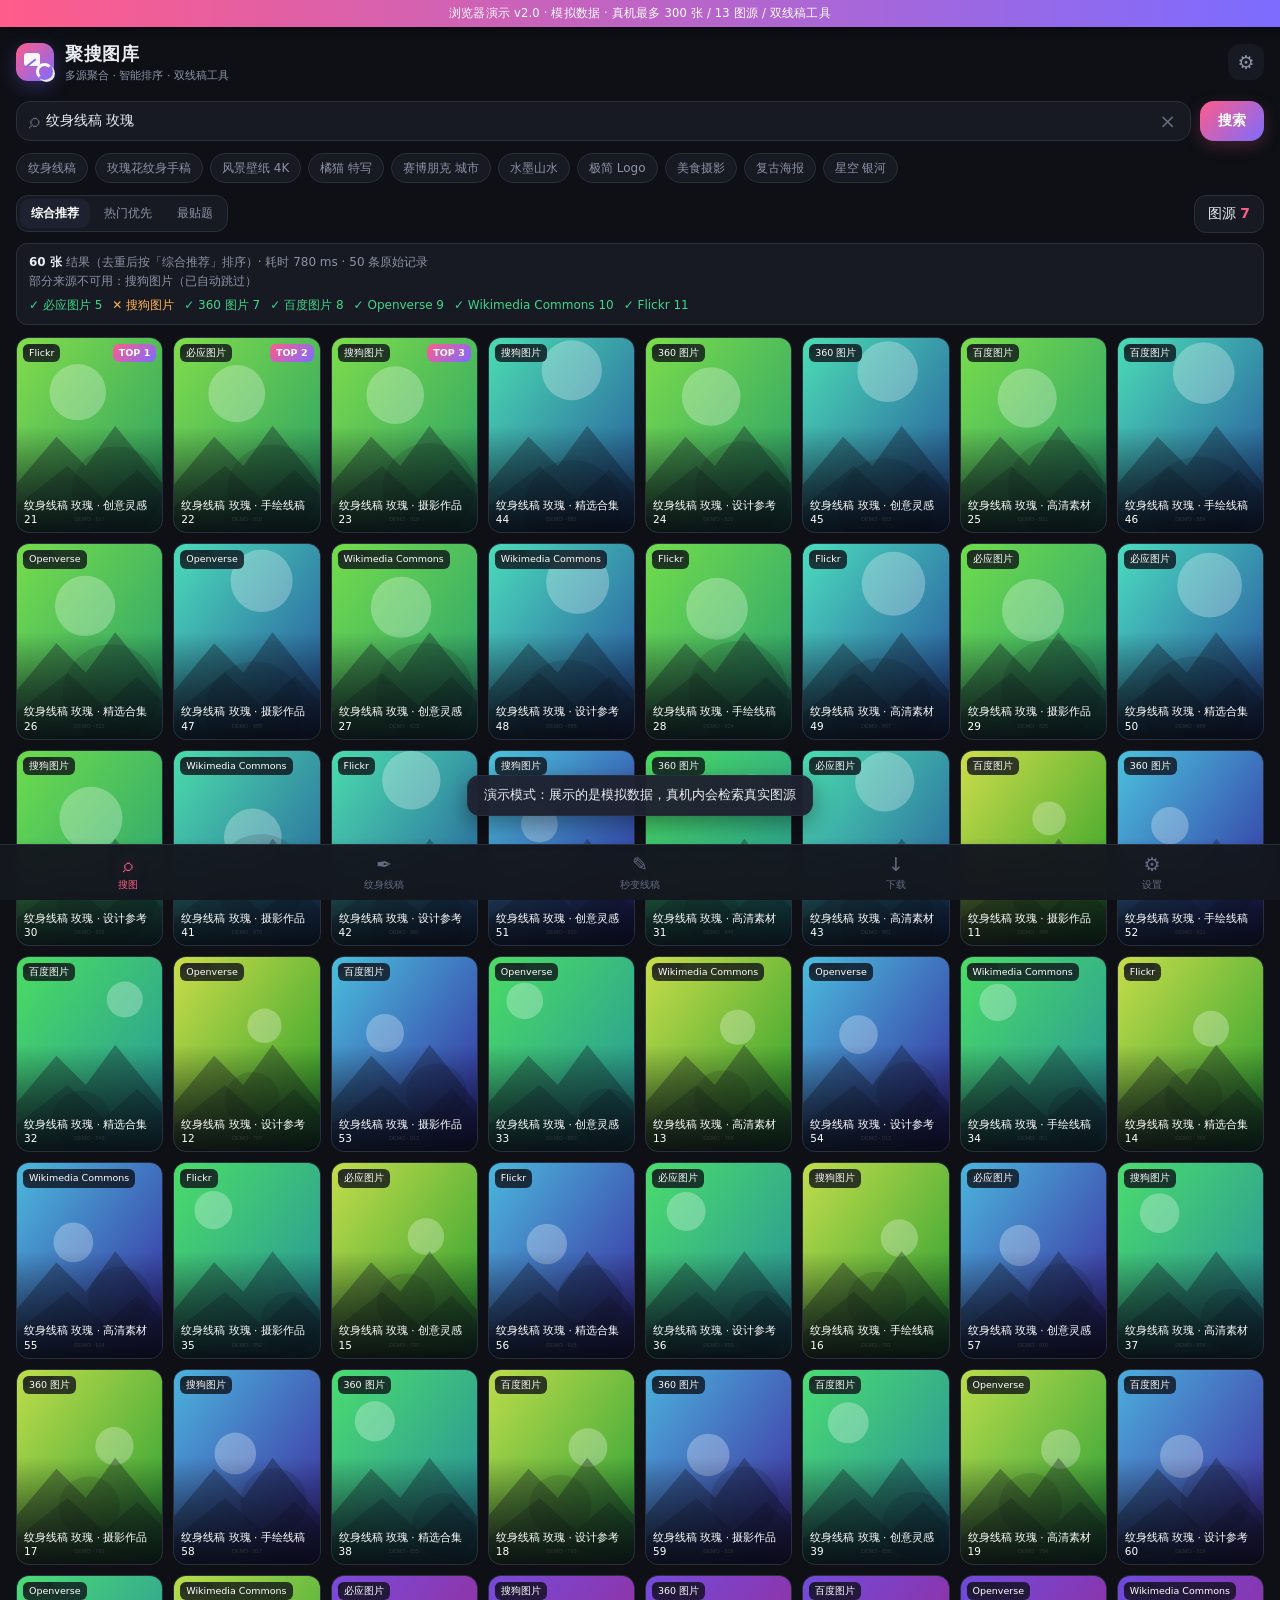
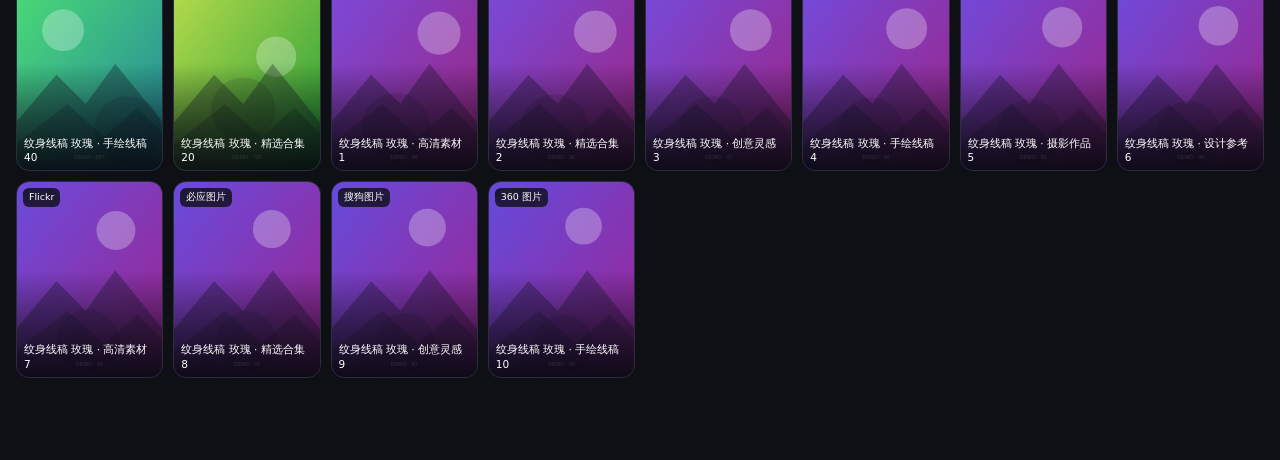
==== commit 32a7134a: "聚搜图库 v2.0.0：展示上限提升至 300 张，融合复刻「秒变线稿」双线稿工具" ====
--- a/preview.html
+++ b/preview.html
@@ -268,6 +268,33 @@
   flex-direction:column;align-items:center;justify-content:center;gap:14px;font-size:12.5px;color:var(--muted)}
 .busy .spinner{width:40px;height:40px}
 
+
+/* ============================================================
+ * v2.0 · 双线稿工具：切换器 / 秒变线稿 iframe 工具页
+ * ============================================================ */
+.tabbar button{font-size:10px;padding:9px 2px 8px}
+.tabbar button span{white-space:nowrap;letter-spacing:-.2px}
+
+.tool-switch{display:flex;gap:6px;background:var(--surface2);border:1px solid var(--line);
+  border-radius:12px;padding:4px;margin-bottom:10px}
+.tool-switch button{flex:1;padding:9px 6px;border-radius:9px;font-size:12px;color:var(--muted);
+  white-space:nowrap;transition:.18s}
+.tool-switch button.active{background:var(--grad);color:#fff;font-weight:600;
+  box-shadow:0 4px 14px rgba(124,108,255,.28)}
+.tool-note{margin:0 0 14px;font-size:11px;color:var(--dim);line-height:1.6}
+
+#pageMiaobian{display:flex;flex-direction:column;overflow:hidden;
+  padding-left:0;padding-right:0;padding-bottom:calc(58px + var(--safe-b))}
+.mb-head{flex:none;padding:0 16px 10px}
+.mb-head .page-head{margin-bottom:10px}
+.mb-quick{display:flex;align-items:center;gap:8px;flex-wrap:wrap;margin-top:10px}
+.mb-tip{font-size:10.5px;color:var(--dim);flex:1 1 100%;line-height:1.5}
+#mbFrame{flex:1;min-height:0;width:100%;border:0;display:block;background:#08090c}
+
+/* 查看器 4 个动作按钮改为两行排布 */
+.viewer-actions{flex-wrap:wrap}
+.viewer-actions button{flex:1 1 44%;min-width:0}
+
 </style>
 
 <style>
@@ -276,6 +303,7 @@
   text-align:center;padding:5px 10px;letter-spacing:.2px;box-shadow:0 2px 10px rgba(0,0,0,.35)}
 body{padding-top:26px}
 .page{padding-top:calc(42px + var(--safe-t))}
+#pageMiaobian{padding-top:calc(42px + var(--safe-t))}
 .viewer{top:26px}
 </style>
 </head>
@@ -285,7 +313,7 @@
   <header class="topbar">
     <div class="brand">
       <div class="logo"><span></span></div>
-      <div class="brand-text"><h1>聚搜图库</h1><p>多源聚合 · 智能排序 · 一键下载</p></div>
+      <div class="brand-text"><h1>聚搜图库</h1><p>多源聚合 · 智能排序 · 双线稿工具</p></div>
     </div>
     <button id="btnTopSettings" class="icon-btn" aria-label="设置">⚙</button>
   </header>
@@ -323,7 +351,7 @@
   <div id="empty" class="empty">
     <div class="empty-art">🖼️</div>
     <h2>输入内容，开始聚合搜图</h2>
-    <p>一次搜索同时检索必应、搜狗、360、百度、Openverse 等 13 个来源，<br>最多聚合 100 张，按「热门 + 贴题」排序展示。</p>
+    <p>一次搜索同时检索必应、搜狗、360、百度、Openverse 等 13 个来源，<br>最多聚合 300 张，按「热门 + 贴题」排序展示。</p>
   </div>
 
 </div>
@@ -331,14 +359,21 @@
 <!-- 导航栏放在 #app 之外：切换子页面时 #app 整体隐藏，导航仍保持可见 -->
 <nav class="tabbar" id="tabbar">
   <button data-tab="search" class="active"><i>⌕</i><span>搜图</span></button>
-  <button data-tab="stencil"><i>✒</i><span>线稿</span></button>
+  <button data-tab="stencil"><i>✒</i><span>纹身线稿</span></button>
+  <button data-tab="miaobian"><i>✎</i><span>秒变线稿</span></button>
   <button data-tab="downloads"><i>↓</i><span>下载</span></button>
   <button data-tab="settings"><i>⚙</i><span>设置</span></button>
 </nav>
 
-<!-- ============ 线稿工作台（复刻「纹身线稿大师」） ============ -->
+<!-- ============ 线稿工作台 A（复刻「纹身线稿大师」） ============ -->
 <section id="pageStencil" class="page hidden">
-  <div class="page-head"><h2>纹身线稿工作台</h2><p>图片一键转「纯白底 + 纯黑线」转印底稿 · 本机离线处理</p></div>
+  <div class="page-head"><h2>纹身线稿工作台</h2><p>复刻「纹身线稿大师」· 图片一键转「纯白底 + 纯黑线」转印底稿 · 本机离线处理</p></div>
+
+  <div class="tool-switch">
+    <button data-tool="stencil" class="active">✒ 纹身线稿大师</button>
+    <button data-tool="miaobian">✎ 秒变线稿</button>
+  </div>
+  <p class="tool-note">两套线稿工具均已完整复刻，想用哪个点哪个；搜索结果也可一键送进任意一个。</p>
 
   <div class="stencil-stage" id="stStage">
     <div class="stage-inner" id="stStageInner">
@@ -403,6 +438,23 @@
   <div id="stStatus" class="hint">算法移植自开源项目「纹身线稿大师」，全部计算在本机完成，不上传图片。</div>
 </section>
 
+<!-- ============ 线稿工作台 B（复刻「秒变线稿」） ============ -->
+<section id="pageMiaobian" class="page hidden">
+  <div class="mb-head">
+    <div class="page-head"><h2>秒变线稿工作台</h2><p>复刻「秒变线稿」· 4 种描线算法 · 6 组预设 · 批量 ZIP · DPI 输出</p></div>
+    <div class="tool-switch">
+      <button data-tool="stencil">✒ 纹身线稿大师</button>
+      <button data-tool="miaobian" class="active">✎ 秒变线稿</button>
+    </div>
+    <div class="mb-quick">
+      <button id="btnMbPick" class="btn-ghost small">从相册选图</button>
+      <button id="btnFromSearchMb" class="btn-ghost small">从搜索结果选</button>
+      <span class="mb-tip">导出统一保存到「设置 → 下载目录」</span>
+    </div>
+  </div>
+  <iframe id="mbFrame" title="秒变线稿" data-src="/miaobian.html"></iframe>
+</section>
+
 <!-- ============ 下载记录 ============ -->
 <section id="pageDownloads" class="page hidden">
   <div class="page-head"><h2>下载记录</h2><p>保存位置由「设置 → 下载目录」决定</p></div>
@@ -436,8 +488,9 @@
     <div class="panel-title">搜索偏好</div>
     <div class="panel-body">
       <div class="field">
-        <label>最多展示图片 <b id="setLimitVal">100</b> 张</label>
-        <input type="range" id="setLimit" min="10" max="100" step="10" value="100">
+        <label>最多展示图片 <b id="setLimitVal">300</b> 张</label>
+        <input type="range" id="setLimit" min="10" max="300" step="10" value="300">
+        <small>上限 300 张；数值越大抓取与渲染耗时略增</small>
       </div>
       <div class="field">
         <label>默认排序</label>
@@ -472,9 +525,9 @@
   <div class="panel">
     <div class="panel-title">关于</div>
     <div class="panel-body">
-      <div class="about-row"><span>版本</span><b>1.0.0</b></div>
+      <div class="about-row"><span>版本</span><b>2.0.0</b></div>
       <div class="about-row"><span>开源协议</span><b>MIT</b></div>
-      <div class="about-row"><span>线稿算法</span><b>纹身线稿大师 (MIT)</b></div>
+      <div class="about-row"><span>内置线稿工具</span><b>纹身线稿大师 + 秒变线稿 (MIT)</b></div>
       <p class="note">聚合结果来自第三方公开搜索服务，版权归原作者所有。请遵守各站点的使用条款与授权要求，勿用于商业侵权用途。</p>
       <button id="btnClearCache" class="btn-outline wide">清除图片缓存</button>
     </div>
@@ -510,7 +563,8 @@
     </div>
     <div class="viewer-actions">
       <button id="btnVDownload" class="btn-primary">↓ 下载图片</button>
-      <button id="btnVStencil" class="btn-ghost">✒ 转线稿</button>
+      <button id="btnVStencil" class="btn-ghost">✒ 送纹身线稿</button>
+      <button id="btnVMiaobian" class="btn-ghost">✎ 送秒变线稿</button>
       <button id="btnVOpen" class="btn-ghost">↗ 来源</button>
     </div>
   </div>
@@ -519,9 +573,10 @@
 <div id="toast" class="toast"></div>
 <div id="busy" class="busy hidden"><div class="spinner"></div><span id="busyText">处理中…</span></div>
 
-
-<div class="demo-banner">浏览器演示模式 · 展示模拟数据；真机 APK 内会并发检索 13 个真实图源</div>
-<script>window.JUSOU_DEMO = true;</script>
+<div class="demo-banner">浏览器演示 v2.0 · 模拟数据 · 真机最多 300 张 / 13 图源 / 双线稿工具</div>
+<script>window.JUSOU_DEMO = true;
+window.JUSOU_MIAOBIAN_HTML = "<!DOCTYPE html>\n<html lang=\"zh-CN\">\n<head>\n<meta charset=\"UTF-8\">\n<script>\n/* ============================================================\n * Jusou TuKu v2.0 adapter layer (injected by host app).\n * Forward the original AndroidBridge calls to the host page so\n * exports use Jusou TuKu's custom download directory.\n * ============================================================ */\n(function () {\n  if (window.AndroidBridge) return;\n  var parts = {};\n  window.AndroidBridge = {\n    chunk: function (id, idx, part) { (parts[id] || (parts[id] = []))[idx] = part; },\n    finish: function (id, name, mime, count) {\n      var a = parts[id] || []; delete parts[id];\n      try { parent.postMessage({ __jusou: 'save', id: id, name: name, mime: mime, data: a.join('') }, '*'); }\n      catch (e) {}\n    },\n    toast: function (msg) {\n      try { parent.postMessage({ __jusou: 'toast', text: String(msg) }, '*'); } catch (e) {}\n    }\n  };\n})();\n<\/script>\n\n<meta name=\"viewport\" content=\"width=device-width, initial-scale=1.0, viewport-fit=cover\">\n<meta name=\"theme-color\" content=\"#08090c\">\n<title>\u79d2\u53d8\u7ebf\u7a3f \u00b7 \u805a\u641c\u56fe\u5e93\u5185\u7f6e\u5de5\u5177</title>\n<link rel=\"icon\" href=\"data:image/svg+xml,%3Csvg xmlns='http://www.w3.org/2000/svg' viewBox='0 0 32 32'%3E%3Crect width='32' height='32' rx='8' fill='%230e1119'/%3E%3Cpath d='M15 16c-5 4-4 11 1 11s6-6 11-6' fill='none' stroke='%235ee7df' stroke-width='2.6' stroke-linecap='round'/%3E%3Cpath d='M26 5 16 15' stroke='%23eef4ff' stroke-width='3.2' stroke-linecap='round'/%3E%3C/svg%3E\">\n<style>\n  :root{\n    --bg:#08090c; --surface:rgba(255,255,255,.035); --stroke:rgba(255,255,255,.085);\n    --stroke-2:rgba(255,255,255,.15); --txt:#f2f4f8; --muted:#8b93a3; --dim:#5c6472;\n    --g1:#9b8cff; --g2:#5ee7df; --grad:linear-gradient(110deg,#9b8cff 0%,#5ee7df 100%);\n    --ok:#5ee7a8; --warn:#ff8a7a;\n  }\n  *{box-sizing:border-box}\n  html,body{margin:0;padding:0;min-height:100%}\n  body{background:var(--bg);color:var(--txt);font-family:\"Inter\",\"SF Pro Display\",-apple-system,BlinkMacSystemFont,\"Segoe UI\",\"PingFang SC\",\"Hiragino Sans GB\",\"Microsoft YaHei\",sans-serif;font-size:14px;line-height:1.5;-webkit-font-smoothing:antialiased;overflow-x:hidden}\n  .glow{position:fixed;border-radius:50%;filter:blur(110px);pointer-events:none;z-index:0}\n  .glow-a{width:560px;height:560px;background:#6d4aff;top:-230px;left:-160px;opacity:.30}\n  .glow-b{width:520px;height:520px;background:#12b8b0;bottom:-280px;right:-140px;opacity:.20}\n  .app{position:relative;z-index:1;max-width:1540px;margin:0 auto;padding:26px 24px 46px}\n\n  /* \u2500\u2500 header \u2500\u2500 */\n  .top{display:flex;align-items:center;gap:18px;margin-bottom:24px;flex-wrap:wrap}\n  .logo{width:52px;height:52px;border-radius:17px;flex:none;display:grid;place-items:center;\n    background:radial-gradient(130% 130% at 24% 12%,#242a40 0%,#141826 52%,#0a0c13 100%);\n    border:1px solid rgba(255,255,255,.14);\n    box-shadow:0 14px 34px rgba(76,88,160,.26),inset 0 1px 0 rgba(255,255,255,.09)}\n  .logo svg{width:31px;height:31px}\n  .top-txt{min-width:0}\n  .eyebrow{font-size:9.5px;letter-spacing:.3em;color:var(--g2);font-weight:800;text-transform:uppercase}\n  h1{font-size:clamp(23px,2.9vw,33px);font-weight:750;letter-spacing:-.038em;margin:5px 0 5px;line-height:1.12}\n  h1 em{font-style:normal;background:var(--grad);-webkit-background-clip:text;background-clip:text;color:transparent}\n  .sub{color:var(--muted);font-size:12px;margin:0}\n  .pills{margin-left:auto;display:flex;gap:7px;flex-wrap:wrap;justify-content:flex-end}\n  .pill{border:1px solid var(--stroke);background:var(--surface);color:var(--muted);border-radius:99px;padding:6px 12px;font-size:10.5px;white-space:nowrap;backdrop-filter:blur(12px)}\n  .pill b{color:var(--txt);font-weight:650}\n\n  /* \u2500\u2500 shell \u2500\u2500 */\n  .layout{display:grid;grid-template-columns:360px minmax(0,1fr);gap:18px;align-items:stretch}\n  .rail{display:flex;flex-direction:column;gap:14px;min-width:0}\n  .viewer-col{min-width:0;display:flex;flex-direction:column;gap:14px}\n  .card{background:var(--surface);border:1px solid var(--stroke);border-radius:22px;backdrop-filter:blur(24px);-webkit-backdrop-filter:blur(24px);box-shadow:0 18px 48px rgba(0,0,0,.28);overflow:hidden}\n  .card-h{padding:13px 18px;border-bottom:1px solid var(--stroke);display:flex;align-items:center;justify-content:space-between;gap:10px;font-size:10.5px;font-weight:750;letter-spacing:.17em;text-transform:uppercase;color:var(--muted)}\n  .card-b{padding:18px}\n  .viewer-card{position:sticky;top:16px;z-index:6}\n\n  /* \u2500\u2500 upload \u2500\u2500 */\n  .drop{border:1.5px dashed rgba(255,255,255,.16);border-radius:16px;padding:16px 14px;text-align:center;cursor:pointer;background:linear-gradient(180deg,rgba(255,255,255,.035),rgba(255,255,255,.008));transition:.2s}\n  .drop:hover,.drop.over{border-color:var(--g2);background:rgba(94,231,223,.07);transform:translateY(-1px)}\n  .drop-ico{width:40px;height:40px;margin:0 auto 9px;border-radius:13px;background:rgba(155,140,255,.15);display:grid;place-items:center;color:var(--g1)}\n  .drop strong{display:block;font-size:13.5px;margin:0 0 3px;font-weight:650}\n  .drop span{color:var(--dim);font-size:10.5px;display:block;line-height:1.65}\n  #fileInput{display:none}\n  .filelist{display:flex;gap:8px;overflow-x:auto;margin-top:12px;padding-bottom:3px;scrollbar-width:thin}\n  .filelist:empty{display:none}\n  .fitem{flex:none;width:158px;display:flex;align-items:center;gap:8px;padding:6px;border:1px solid transparent;border-radius:12px;background:rgba(255,255,255,.04);cursor:pointer;transition:.15s}\n  .fitem:hover{background:rgba(255,255,255,.07)}\n  .fitem.active{border-color:rgba(94,231,223,.55);background:rgba(94,231,223,.10)}\n  .fitem img{width:32px;height:32px;object-fit:cover;border-radius:8px;background:#000;flex:none}\n  .fitem .fn{flex:1;min-width:0;overflow:hidden;text-overflow:ellipsis;white-space:nowrap;font-size:11px;font-weight:600}\n  .fitem .fs{color:var(--dim);font-size:9.5px}\n  .fitem .fx{border:0;background:none;color:var(--muted);cursor:pointer;font-size:16px;padding:0 2px;line-height:1;flex:none}\n  .fitem .fx:hover{color:var(--warn)}\n\n  /* \u2500\u2500 presets \u2500\u2500 */\n  .presets{display:grid;grid-template-columns:repeat(2,1fr);gap:8px}\n  .preset{border:1px solid var(--stroke);background:rgba(255,255,255,.028);color:var(--txt);border-radius:14px;padding:10px 12px;text-align:left;cursor:pointer;transition:.18s;position:relative;overflow:hidden}\n  .preset:hover{border-color:var(--stroke-2);transform:translateY(-1px)}\n  .preset.active{border-color:transparent;background:linear-gradient(110deg,rgba(155,140,255,.20),rgba(94,231,223,.13));box-shadow:inset 0 0 0 1px rgba(155,140,255,.45)}\n  .preset.active::before{content:\"\";position:absolute;left:0;top:0;bottom:0;width:3px;background:var(--grad)}\n  .preset b{font-size:12.5px;font-weight:650;display:block}\n  .preset small{display:block;color:var(--dim);font-size:10px;margin-top:2px}\n\n  /* \u2500\u2500 tabs \u2500\u2500 */\n  .tabbar{display:none;gap:4px;padding:5px;margin:14px 14px 0;background:rgba(255,255,255,.04);border:1px solid var(--stroke);border-radius:14px}\n  .tabbar button{flex:1;border:0;background:transparent;color:var(--muted);padding:9px 4px;border-radius:10px;font-size:11.5px;font-weight:650;cursor:pointer;transition:.15s}\n  .tabbar button.active{background:var(--grad);color:#0a0b0e}\n  .group{margin-bottom:20px}\n  .group:last-child{margin-bottom:0}\n  .gt{display:flex;align-items:center;gap:10px;font-size:10px;letter-spacing:.17em;color:var(--g2);text-transform:uppercase;font-weight:800;margin:0 0 14px}\n  .gt::after{content:\"\";flex:1;height:1px;background:var(--stroke)}\n  .row{margin-bottom:15px}\n  .row:last-child{margin-bottom:0}\n  .rl{display:flex;justify-content:space-between;align-items:baseline;gap:8px;margin-bottom:5px}\n  .rl label{font-size:12.5px;font-weight:550}\n  .rl .v{font-variant-numeric:tabular-nums;color:var(--g2);font-size:11.5px;font-weight:750}\n  .hint{font-size:10.5px;color:var(--dim);margin-top:5px;line-height:1.55}\n\n  input[type=range]{-webkit-appearance:none;appearance:none;width:100%;height:5px;border-radius:99px;outline:none;margin:6px 0 0;\n    background:linear-gradient(90deg,#9b8cff 0%,#5ee7df var(--pct,50%),rgba(255,255,255,.10) var(--pct,50%),rgba(255,255,255,.10) 100%)}\n  input[type=range]::-webkit-slider-thumb{-webkit-appearance:none;width:16px;height:16px;border-radius:50%;background:#fff;border:3px solid #0e1014;box-shadow:0 0 0 1px rgba(255,255,255,.25),0 0 16px rgba(94,231,223,.55);cursor:pointer}\n  input[type=range]::-moz-range-thumb{width:13px;height:13px;border-radius:50%;background:#fff;border:3px solid #0e1014;cursor:pointer}\n  .segments{display:grid;grid-template-columns:repeat(4,1fr);gap:4px;padding:4px;background:rgba(255,255,255,.04);border:1px solid var(--stroke);border-radius:13px}\n  .segments button{border:0;background:transparent;color:var(--muted);font-size:11px;font-weight:650;padding:9px 2px;border-radius:9px;cursor:pointer;white-space:nowrap;transition:.15s}\n  .segments button.active{background:var(--grad);color:#0a0b0e;box-shadow:0 4px 14px rgba(120,110,255,.28)}\n  .sr-select{position:absolute!important;width:1px!important;height:1px!important;opacity:0;pointer-events:none}\n  select{width:100%;background-color:rgba(255,255,255,.04);color:var(--txt);border:1px solid var(--stroke);border-radius:12px;padding:10px 32px 10px 12px;font-size:12.5px;outline:none;cursor:pointer;appearance:none;-webkit-appearance:none;\n    background-image:url(\"data:image/svg+xml,%3Csvg xmlns='http://www.w3.org/2000/svg' width='12' height='8'%3E%3Cpath d='M1 1l5 5 5-5' stroke='%238b93a3' stroke-width='1.6' fill='none'/%3E%3C/svg%3E\");\n    background-repeat:no-repeat;background-position:right 12px center}\n  select:focus{border-color:var(--g2)}\n  select option{background:#15171d;color:var(--txt)}\n  .checks{display:flex;gap:14px;flex-wrap:wrap}\n  .chk{display:flex;align-items:center;gap:9px;cursor:pointer;font-size:12px;user-select:none;color:var(--txt)}\n  .chk input{position:absolute;opacity:0;width:0;height:0}\n  .switch{width:36px;height:21px;border-radius:99px;background:rgba(255,255,255,.12);border:1px solid var(--stroke);position:relative;transition:.2s;flex:none}\n  .switch::after{content:\"\";position:absolute;top:2px;left:2px;width:15px;height:15px;border-radius:50%;background:#fff;transition:.2s}\n  .chk input:checked + .switch{background:var(--grad);border-color:transparent}\n  .chk input:checked + .switch::after{transform:translateX(15px)}\n\n  /* \u2500\u2500 buttons \u2500\u2500 */\n  .actions{display:flex;flex-direction:column;gap:9px}\n  .btn{border:0;border-radius:14px;padding:13px 16px;font-size:13.5px;font-weight:700;cursor:pointer;transition:.18s;display:flex;align-items:center;justify-content:center;gap:8px;white-space:nowrap}\n  .btn.primary{background:var(--grad);color:#0a0b0e;box-shadow:0 10px 28px rgba(120,110,255,.32)}\n  .btn.primary:hover{filter:brightness(1.09);transform:translateY(-1px)}\n  .btn.ghost{background:rgba(255,255,255,.05);border:1px solid var(--stroke);color:var(--txt)}\n  .btn.ghost:hover{border-color:var(--stroke-2);background:rgba(255,255,255,.09)}\n  .btn:disabled{opacity:.45;cursor:not-allowed;transform:none}\n  .btn-row{display:flex;gap:9px}\n  .btn-row .btn{flex:1}\n  .mini-btn{border:1px solid var(--stroke);background:rgba(255,255,255,.04);color:var(--muted);border-radius:9px;padding:5px 10px;font-size:10px;font-weight:600;cursor:pointer;letter-spacing:0;text-transform:none}\n  .mini-btn:hover{color:var(--txt);border-color:var(--stroke-2)}\n\n  /* \u2500\u2500 viewer \u2500\u2500 */\n  .viewer-h .ch-left{display:flex;align-items:center;gap:9px}\n  .dot{width:7px;height:7px;border-radius:50%;background:var(--g2);box-shadow:0 0 10px var(--g2)}\n  .vtools{display:flex;align-items:center;gap:12px;flex-wrap:wrap}\n  .vtools .tip{font-size:10px;color:var(--dim);letter-spacing:0;text-transform:none;font-weight:500}\n  .stage{position:relative;min-height:390px;display:flex;align-items:center;justify-content:center;overflow:hidden;padding:18px;touch-action:none;\n    background:radial-gradient(circle at 1px 1px,rgba(255,255,255,.06) 1px,transparent 0) 0 0/20px 20px,#111318}\n  #frame{position:relative;display:grid;place-items:center;max-width:100%;border-radius:10px;overflow:hidden;box-shadow:0 24px 70px rgba(0,0,0,.55)}\n  #frame canvas{grid-area:1/1;display:block;width:100%;height:100%}\n  #cvResult{z-index:2}\n  .labels{position:absolute;top:10px;left:10px;right:10px;display:none;justify-content:space-between;pointer-events:none;z-index:4}\n  .labels span{background:rgba(10,11,14,.8);border:1px solid var(--stroke-2);padding:4px 10px;border-radius:7px;font-size:10px;font-weight:650;color:var(--txt);backdrop-filter:blur(8px)}\n  .split{position:absolute;top:0;bottom:0;width:2px;background:var(--g2);box-shadow:0 0 12px rgba(94,231,223,.7);cursor:ew-resize;display:none;z-index:5}\n  .split::after{content:\"\u21c4\";position:absolute;top:50%;left:50%;transform:translate(-50%,-50%);width:28px;height:28px;border-radius:50%;background:var(--grad);color:#0a0b0e;display:flex;align-items:center;justify-content:center;font-size:13px;font-weight:800}\n  .empty{position:absolute;inset:0;z-index:3;display:flex;flex-direction:column;align-items:center;justify-content:center;gap:10px;text-align:center;padding:24px;background:#111318;pointer-events:none}\n  .empty-orb{width:74px;height:74px;border-radius:24px;background:linear-gradient(140deg,rgba(155,140,255,.24),rgba(94,231,223,.11));border:1px solid var(--stroke);display:grid;place-items:center;color:var(--g1);margin-bottom:4px}\n  .empty strong{font-size:16px;font-weight:650}\n  .empty p{color:var(--muted);font-size:12px;max-width:330px;line-height:1.75;margin:0}\n  .empty .btn{pointer-events:auto;margin-top:4px;padding:11px 22px}\n  .empty .mini{font-size:10.5px;color:var(--dim)}\n  .viewer-f{padding:12px 18px;border-top:1px solid var(--stroke);display:flex;justify-content:space-between;gap:12px;flex-wrap:wrap;font-size:11px;color:var(--muted);font-variant-numeric:tabular-nums}\n  .viewer-f b{color:var(--txt);font-weight:650}\n\n  .tips{padding:16px 18px}\n  .tips h3{margin:0 0 12px;font-size:10px;letter-spacing:.17em;text-transform:uppercase;color:var(--g2)}\n  .tips ul{margin:0;padding:0;list-style:none;display:grid;grid-template-columns:1fr 1fr;gap:9px 24px}\n  .tips li{font-size:11.5px;color:var(--muted);line-height:1.7;padding-left:15px;position:relative}\n  .tips li::before{content:\"\";position:absolute;left:0;top:8px;width:5px;height:5px;border-radius:50%;background:var(--g1)}\n  .tips b{color:var(--txt)}\n\n  .toast{position:fixed;left:50%;bottom:26px;transform:translate(-50%,20px);background:rgba(26,28,35,.94);border:1px solid var(--stroke-2);color:var(--txt);padding:11px 18px;border-radius:12px;font-size:12.5px;box-shadow:0 14px 40px rgba(0,0,0,.55);backdrop-filter:blur(20px);opacity:0;pointer-events:none;transition:.25s;z-index:99;max-width:90vw;text-align:center}\n  .toast.on{opacity:1;transform:translate(-50%,0)}\n  .miniview{display:none}\n  .toast.err{border-color:var(--warn)}\n  .spin{width:13px;height:13px;border:2px solid rgba(0,0,0,.25);border-top-color:#0a0b0e;border-radius:50%;animation:sp .7s linear infinite;display:inline-block}\n  @keyframes sp{to{transform:rotate(360deg)}}\n\n  /* \u2500\u2500 mobile \u2500\u2500 */\n  @media(max-width:980px){\n    .app{padding:16px 14px 116px}\n    .layout{display:flex;flex-direction:column;gap:14px}\n    .viewer-col{display:contents}\n    .viewer-card{order:1;width:100%;position:static}\n    .tips{order:3;width:100%}\n    .rail{order:2}\n    .pills{margin-left:0;width:100%;justify-content:flex-start}\n    .top{gap:12px;margin-bottom:16px}\n    .logo{width:44px;height:44px;border-radius:14px}\n    .tabbar{display:flex}\n    .group{display:none}\n    body[data-tab=\"base\"] .group[data-tab=\"base\"],\n    body[data-tab=\"line\"] .group[data-tab=\"line\"],\n    body[data-tab=\"out\"] .group[data-tab=\"out\"]{display:block}\n    .actions-card{position:fixed;bottom:0;left:0;right:0;z-index:30;border-radius:20px 20px 0 0;border-left:0;border-right:0;border-bottom:0;padding:10px 14px calc(10px + env(safe-area-inset-bottom));background:rgba(16,18,23,.93);backdrop-filter:blur(28px);-webkit-backdrop-filter:blur(28px);box-shadow:0 -12px 40px rgba(0,0,0,.45)}\n    .actions-card .card-b{padding:0}\n    .actions{flex-direction:row;align-items:stretch}\n    .actions .btn.primary{flex:2}\n    .btn-row{flex:1.7}\n    .btn-row .btn{font-size:11.5px;padding:11px 6px}\n    .tips ul{grid-template-columns:1fr}\n    .stage{min-height:300px;padding:12px}\n    /* \u5411\u4e0b\u6eda\u52a8\u8c03\u53c2\u65f6\uff0c\u9884\u89c8\u5e38\u9a7b\u9876\u90e8 */\n    .miniview{display:flex;align-items:center;gap:11px;position:fixed;top:0;left:0;right:0;z-index:28;\n      padding:8px 13px;padding-top:calc(8px + env(safe-area-inset-top));\n      background:rgba(13,15,20,.93);border-bottom:1px solid var(--stroke-2);\n      backdrop-filter:blur(26px);-webkit-backdrop-filter:blur(26px);\n      box-shadow:0 12px 36px rgba(0,0,0,.5);\n      transform:translateY(-115%);opacity:0;pointer-events:none;\n      transition:transform .26s cubic-bezier(.2,.8,.2,1),opacity .2s}\n    body.mv-on .miniview{transform:translateY(0);opacity:1;pointer-events:auto}\n    .miniview canvas{width:74px;height:60px;flex:none;border-radius:9px;border:1px solid var(--stroke);background:#0b0d12}\n    .mv-txt{min-width:0;flex:1;display:flex;flex-direction:column;gap:2px}\n    .mv-txt strong{font-size:12px;font-weight:700}\n    .mv-txt span{font-size:10px;color:var(--muted);white-space:nowrap;overflow:hidden;text-overflow:ellipsis}\n    .mv-back{flex:none;border:1px solid var(--stroke-2);background:var(--surface);color:var(--txt);\n      border-radius:10px;padding:8px 10px;font-size:10.5px;font-weight:650;cursor:pointer;font-family:inherit}\n    .mv-back:active{background:rgba(94,231,223,.14)}\n    .toast{bottom:96px}\n    .presets{grid-template-columns:repeat(3,1fr)}\n    .card-b{padding:15px}\n  }\n  @media(max-width:430px){\n    .presets{grid-template-columns:repeat(2,1fr)}\n    .btn-row{flex-direction:column;flex:1.3}\n    .actions .btn.primary{font-size:12px;padding:12px 8px}\n    .pill:nth-child(3){display:none}\n  }\n</style>\n</head>\n<body data-tab=\"line\">\n<div class=\"glow glow-a\"></div><div class=\"glow glow-b\"></div>\n<div class=\"app\">\n  <header class=\"top\">\n    <div class=\"logo\" aria-hidden=\"true\">\n      <svg viewBox=\"0 0 32 32\" fill=\"none\" xmlns=\"http://www.w3.org/2000/svg\">\n        <defs><linearGradient id=\"lk\" x1=\"7\" y1=\"27\" x2=\"28\" y2=\"18\" gradientUnits=\"userSpaceOnUse\">\n          <stop stop-color=\"#9b8cff\"/><stop offset=\"1\" stop-color=\"#5ee7df\"/></linearGradient></defs>\n        <path d=\"M14.6 16.4C9.8 20.2 10.4 26.6 15.4 26.6c4.7 0 5.9-5.4 10.8-6.2\" stroke=\"url(#lk)\" stroke-width=\"2.7\" stroke-linecap=\"round\"/>\n        <path d=\"M26.4 5.2 17.2 14.3\" stroke=\"#eef4ff\" stroke-width=\"3.4\" stroke-linecap=\"round\"/>\n        <path d=\"M19.6 11.9 21 13.3\" stroke=\"#9aa6c0\" stroke-width=\"3.4\" stroke-linecap=\"round\"/>\n        <path d=\"M17.2 14.3 14.6 16.4\" stroke=\"#5ee7df\" stroke-width=\"2.6\" stroke-linecap=\"round\"/>\n        <circle cx=\"14.6\" cy=\"16.4\" r=\"1.5\" fill=\"#eef4ff\"/>\n      </svg>\n    </div>\n    <div class=\"top-txt\">\n      <div class=\"eyebrow\">STENCIL MAKER / 01</div>\n      <h1><em>\u79d2\u53d8\u7ebf\u7a3f</em></h1>\n      <p class=\"sub\">\u628a\u7167\u7247 / \u63d2\u753b / \u626b\u63cf\u7a3f\u4e00\u952e\u53d8\u6210\u7eaf\u9ed1\u767d\u7eb9\u8eab\u7ebf\u63cf\u56fe \u00b7 \u672c\u5730\u8fd0\u7b97\u4e0d\u4e0a\u4f20 \u00b7 \u5bfc\u51fa JPG</p>\n    </div>\n    <div class=\"pills\">\n      <span class=\"pill\">\u8f93\u5165 <b>12+ \u79cd\u683c\u5f0f</b></span>\n      <span class=\"pill\">\u8f93\u51fa <b>\u7edf\u4e00 JPG</b></span>\n      <span class=\"pill\"><b>\u79bb\u7ebf\u53ef\u7528</b> \u00b7 \u5355\u6587\u4ef6</span>\n    </div>\n  </header>\n\n  <div class=\"layout\">\n    <aside class=\"rail\">\n      <div class=\"card\">\n        <div class=\"card-h\"><span>01 \u00b7 \u5bfc\u5165\u56fe\u7247</span><span id=\"fileCount\">0 \u5f20</span></div>\n        <div class=\"card-b\">\n          <div class=\"drop\" id=\"drop\">\n            <div class=\"drop-ico\">\n              <svg width=\"20\" height=\"20\" viewBox=\"0 0 24 24\" fill=\"none\" stroke=\"currentColor\" stroke-width=\"1.8\" stroke-linecap=\"round\" stroke-linejoin=\"round\"><path d=\"M12 16V4m0 0L8 8m4-4 4 4\"/><path d=\"M4 16v3a1 1 0 0 0 1 1h14a1 1 0 0 0 1-1v-3\"/></svg>\n            </div>\n            <strong>\u70b9\u51fb\u9009\u62e9 / \u62d6\u5165 / \u7c98\u8d34</strong>\n            <span>\u53ef\u591a\u9009\u6279\u91cf\u5904\u7406 \u00b7 \u652f\u6301 JPG / PNG / WebP / GIF / BMP / SVG / AVIF / TIFF / ICO<br>HEIC \u8bf7\u5148\u53e6\u5b58\u4e3a JPG</span>\n          </div>\n          <input type=\"file\" id=\"fileInput\" multiple accept=\"image/*,.svg,.webp,.bmp,.tif,.tiff,.avif,.jfif,.heic,.heif\">\n          <div class=\"filelist\" id=\"fileList\"></div>\n        </div>\n      </div>\n\n      <div class=\"card\">\n        <div class=\"card-h\"><span>02 \u00b7 \u98ce\u683c\u9884\u8bbe</span></div>\n        <div class=\"card-b\">\n          <div class=\"presets\" id=\"presets\">\n            <button class=\"preset\" data-preset=\"fine\"><b>\u7cbe\u7ec6\u7ebf\u7a3f</b><small>\u8096\u50cf \u00b7 \u5199\u5b9e</small></button>\n            <button class=\"preset\" data-preset=\"standard\"><b>\u6807\u51c6\u7eb9\u8eab\u7a3f</b><small>\u901a\u7528\u9996\u9009</small></button>\n            <button class=\"preset active\" data-preset=\"clean\"><b>\u7b80\u7ea6\u7c97\u7ebf</b><small>\u56fe\u817e \u00b7 \u5c0f\u56fe</small></button>\n            <button class=\"preset\" data-preset=\"silhouette\"><b>\u9ed1\u767d\u526a\u5f71</b><small>\u5757\u9762 \u00b7 \u5b57\u6bcd</small></button>\n            <button class=\"preset\" data-preset=\"hybrid\"><b>\u6df7\u5408\u63cf\u8fb9</b><small>\u63d2\u753b \u00b7 \u6697\u90e8</small></button>\n            <button class=\"preset\" data-preset=\"poster\"><b>\u6d77\u62a5\u4e8c\u503c</b><small>\u9ad8\u5bf9\u6bd4\u7d20\u6750</small></button>\n          </div>\n        </div>\n      </div>\n\n      <div class=\"card\">\n        <div class=\"card-h\"><span>03 \u00b7 \u7cbe\u7ec6\u8c03\u8282</span><button class=\"mini-btn\" id=\"resetBtn\">\u6062\u590d\u9ed8\u8ba4</button></div>\n        <div class=\"tabbar\" id=\"tabbar\">\n          <button data-tab-btn=\"base\">\u753b\u9762</button>\n          <button data-tab-btn=\"line\" class=\"active\">\u7ebf\u7a3f</button>\n          <button data-tab-btn=\"out\">\u8f93\u51fa</button>\n        </div>\n        <div class=\"card-b\">\n          <div class=\"group\" data-tab=\"base\">\n            <div class=\"gt\">\u753b\u9762\u8c03\u8282</div>\n            <div class=\"row\">\n              <div class=\"rl\"><label for=\"k_brightness\">\u4eae\u5ea6</label><span class=\"v\" data-val=\"brightness\"></span></div>\n              <input type=\"range\" id=\"k_brightness\" data-key=\"brightness\" min=\"-100\" max=\"100\" step=\"1\">\n              <div class=\"hint\">\u6574\u4f53\u63d0\u4eae / \u538b\u6697\uff0c\u7528\u4e8e\u633d\u6551\u504f\u6697\u6216\u8fc7\u66dd\u7684\u539f\u56fe</div>\n            </div>\n            <div class=\"row\">\n              <div class=\"rl\"><label for=\"k_contrast\">\u5bf9\u6bd4\u5ea6</label><span class=\"v\" data-val=\"contrast\"></span></div>\n              <input type=\"range\" id=\"k_contrast\" data-key=\"contrast\" min=\"-100\" max=\"100\" step=\"1\">\n              <div class=\"hint\">\u62c9\u5927\u660e\u6697\u5dee\uff0c\u8f6e\u5ed3\u66f4\u5bb9\u6613\u88ab\u63d0\u53d6</div>\n            </div>\n            <div class=\"row\">\n              <div class=\"rl\"><label for=\"k_gamma\">\u4f3d\u9a6c / \u4e2d\u95f4\u8c03</label><span class=\"v\" data-val=\"gamma\"></span></div>\n              <input type=\"range\" id=\"k_gamma\" data-key=\"gamma\" min=\"30\" max=\"250\" step=\"1\">\n              <div class=\"hint\">&lt;1.00 \u538b\u6697\u4e2d\u95f4\u8c03\uff0c&gt;1.00 \u63d0\u4eae\u9634\u5f71\u7ec6\u8282</div>\n            </div>\n          </div>\n\n          <div class=\"group\" data-tab=\"line\">\n            <div class=\"gt\">\u7ebf\u7a3f\u751f\u6210</div>\n            <div class=\"row\">\n              <div class=\"rl\"><label>\u63cf\u7ebf\u65b9\u5f0f</label></div>\n              <div class=\"segments\" id=\"modeSeg\">\n                <button data-mode=\"edge\">\u8f6e\u5ed3</button>\n                <button data-mode=\"adaptive\">\u5757\u9762</button>\n                <button data-mode=\"hybrid\">\u6df7\u5408</button>\n                <button data-mode=\"binary\">\u4e8c\u503c</button>\n              </div>\n              <select id=\"k_mode\" data-key=\"mode\" class=\"sr-select\" aria-hidden=\"true\">\n                <option value=\"edge\">\u8f6e\u5ed3\u7ebf\u7a3f\uff08Sobel \u8fb9\u7f18\uff09</option>\n                <option value=\"adaptive\">\u5c40\u90e8\u9ed1\u767d\uff08\u81ea\u9002\u5e94\u9608\u503c\uff09</option>\n                <option value=\"hybrid\">\u6df7\u5408\uff08\u8f6e\u5ed3 + \u6697\u90e8\u5757\u9762\uff09</option>\n                <option value=\"binary\">\u5168\u5c40\u4e8c\u503c\uff08Otsu \u81ea\u52a8\u9608\u503c\uff09</option>\n              </select>\n              <div class=\"hint\">\u8f6e\u5ed3=Sobel \u8fb9\u7f18 \u00b7 \u5757\u9762=\u81ea\u9002\u5e94\u9608\u503c \u00b7 \u4e8c\u503c=Otsu \u5168\u5c40\u9608\u503c</div>\n            </div>\n            <div class=\"row\">\n              <div class=\"rl\"><label for=\"k_detail\">\u7ec6\u8282\u7a0b\u5ea6</label><span class=\"v\" data-val=\"detail\"></span></div>\n              <input type=\"range\" id=\"k_detail\" data-key=\"detail\" min=\"0\" max=\"100\" step=\"1\">\n              <div class=\"hint\">\u6838\u5fc3\u6ed1\u5757\uff1a\u8d8a\u9ad8\u4fdd\u7559\u8d8a\u591a\u7ec6\u788e\u7eb9\u7406\uff0c\u8d8a\u4f4e\u53ea\u7559\u5e72\u51c0\u7c97\u8f6e\u5ed3\uff08\u540c\u65f6\u8054\u52a8\u5e73\u6ed1\u3001\u9608\u503c\u4e0e\u53bb\u566a\uff09</div>\n            </div>\n            <div class=\"row\">\n              <div class=\"rl\"><label for=\"k_sensitivity\">\u7ebf\u6761\u7075\u654f\u5ea6</label><span class=\"v\" data-val=\"sensitivity\"></span></div>\n              <input type=\"range\" id=\"k_sensitivity\" data-key=\"sensitivity\" min=\"0\" max=\"100\" step=\"1\">\n              <div class=\"hint\">\u8d8a\u9ad8\u8d8a\u5bb9\u6613\u628a\u5fae\u5f31\u660e\u6697\u53d8\u5316\u5224\u6210\u7ebf\u6761</div>\n            </div>\n            <div class=\"row\">\n              <div class=\"rl\"><label for=\"k_smooth\">\u5e73\u6ed1\u964d\u566a</label><span class=\"v\" data-val=\"smooth\"></span></div>\n              <input type=\"range\" id=\"k_smooth\" data-key=\"smooth\" min=\"0\" max=\"10\" step=\"1\">\n              <div class=\"hint\">\u5148\u6a21\u7cca\u518d\u63cf\u7ebf\uff0c\u53bb\u6389\u76ae\u80a4\u566a\u70b9\u3001\u9897\u7c92\u4e0e\u7f51\u7eb9</div>\n            </div>\n            <div class=\"row\">\n              <div class=\"rl\"><label for=\"k_denoise\">\u6742\u70b9\u6e05\u9664</label><span class=\"v\" data-val=\"denoise\"></span></div>\n              <input type=\"range\" id=\"k_denoise\" data-key=\"denoise\" min=\"0\" max=\"100\" step=\"1\">\n              <div class=\"hint\">\u5220\u9664\u5b64\u7acb\u5c0f\u9ed1\u70b9 / \u65ad\u7ebf\uff0c\u8f93\u51fa\u66f4\u9002\u5408\u8f6c\u5370</div>\n            </div>\n            <div class=\"row\">\n              <div class=\"rl\"><label for=\"k_thickness\">\u7ebf\u6761\u52a0\u7c97</label><span class=\"v\" data-val=\"thickness\"></span></div>\n              <input type=\"range\" id=\"k_thickness\" data-key=\"thickness\" min=\"0\" max=\"3\" step=\"1\">\n              <div class=\"hint\">0 \u4e3a\u539f\u59cb\u7ec6\u7ebf\uff1b\u8d8a\u7c97\u8d8a\u5b9e\uff0c\u8f6c\u5370\u66f4\u8010\u4e45</div>\n            </div>\n            <div class=\"row\">\n              <div class=\"checks\">\n                <label class=\"chk\"><input type=\"checkbox\" data-key=\"invert\" id=\"k_invert\"><span class=\"switch\"></span><span>\u53cd\u8272\uff08\u9ed1\u5e95\u767d\u7ebf\uff09</span></label>\n              </div>\n            </div>\n          </div>\n\n          <div class=\"group\" data-tab=\"out\">\n            <div class=\"gt\">\u8f93\u51fa\u8bbe\u7f6e \u00b7 JPG</div>\n            <div class=\"row\">\n              <div class=\"rl\"><label for=\"k_scale\">\u8f93\u51fa\u5c3a\u5bf8</label><span class=\"v\" data-val=\"scale\"></span></div>\n              <input type=\"range\" id=\"k_scale\" data-key=\"scale\" min=\"25\" max=\"200\" step=\"5\">\n              <div class=\"hint\">\u76f8\u5bf9\u539f\u56fe\u7684\u767e\u5206\u6bd4\uff0c\u6700\u957f\u8fb9\u4e0a\u9650 4096 px</div>\n            </div>\n            <div class=\"row\">\n              <div class=\"rl\"><label for=\"k_padding\">\u767d\u8fb9\u7559\u767d</label><span class=\"v\" data-val=\"padding\"></span></div>\n              <input type=\"range\" id=\"k_padding\" data-key=\"padding\" min=\"0\" max=\"10\" step=\"1\">\n              <div class=\"hint\">\u6309\u56fe\u7247\u5bbd\u5ea6\u767e\u5206\u6bd4\u52a0\u4e00\u5708\u5e95\u8272\uff0c\u65b9\u4fbf\u88c1\u5207\u6392\u7248</div>\n            </div>\n            <div class=\"row\">\n              <div class=\"rl\"><label for=\"k_quality\">JPG \u8d28\u91cf</label><span class=\"v\" data-val=\"quality\"></span></div>\n              <input type=\"range\" id=\"k_quality\" data-key=\"quality\" min=\"60\" max=\"100\" step=\"1\">\n            </div>\n            <div class=\"row\">\n              <div class=\"rl\"><label for=\"k_dpi\">\u6253\u5370 DPI\uff08\u5199\u5165 JPG\uff09</label></div>\n              <select id=\"k_dpi\" data-key=\"dpi\">\n                <option value=\"96\">96 dpi \u00b7 \u5c4f\u5e55\u9884\u89c8</option>\n                <option value=\"150\">150 dpi \u00b7 \u8349\u7a3f</option>\n                <option value=\"300\">300 dpi \u00b7 \u8f6c\u5370\u6253\u5370\u63a8\u8350</option>\n                <option value=\"600\">600 dpi \u00b7 \u7cbe\u7ec6\u6392\u7248</option>\n              </select>\n              <div class=\"hint\">\u5199\u5165\u5206\u8fa8\u7387\u4fe1\u606f\uff0c\u6253\u5370\u65f6\u5373\u4e3a\u5bf9\u5e94\u7269\u7406\u5c3a\u5bf8</div>\n            </div>\n          </div>\n        </div>\n      </div>\n\n      <div class=\"card actions-card\">\n        <div class=\"card-b actions\">\n          <button class=\"btn primary\" id=\"exportOne\">\u2b07 \u5bfc\u51fa\u5f53\u524d\u4e3a JPG</button>\n          <div class=\"btn-row\">\n            <button class=\"btn ghost\" id=\"exportAll\">\u6279\u91cf ZIP</button>\n            <button class=\"btn ghost\" id=\"clearAll\">\u6e05\u7a7a</button>\n          </div>\n        </div>\n      </div>\n    </aside>\n\n    <section class=\"viewer-col\">\n      <div class=\"card viewer-card\">\n        <div class=\"card-h viewer-h\">\n          <div class=\"ch-left\"><span class=\"dot\"></span><span>\u5b9e\u65f6\u9884\u89c8</span></div>\n          <div class=\"vtools\">\n            <label class=\"chk\"><input type=\"checkbox\" id=\"compareChk\"><span class=\"switch\"></span><span>\u5bf9\u6bd4\u539f\u56fe</span></label>\n            <span class=\"tip\">\u62d6\u52a8\u5206\u5272\u7ebf\u67e5\u770b</span>\n          </div>\n        </div>\n        <div class=\"stage\" id=\"stage\">\n          <div id=\"frame\">\n            <canvas id=\"cvOrig\"></canvas>\n            <canvas id=\"cvResult\"></canvas>\n            <div class=\"labels\" id=\"labels\"><span>\u7ebf\u7a3f</span><span>\u539f\u56fe</span></div>\n            <div class=\"split\" id=\"split\"></div>\n          </div>\n          <div class=\"empty\" id=\"empty\">\n            <div class=\"empty-orb\">\n              <svg width=\"34\" height=\"34\" viewBox=\"0 0 24 24\" fill=\"none\" stroke=\"currentColor\" stroke-width=\"1.5\" stroke-linecap=\"round\" stroke-linejoin=\"round\"><rect x=\"3\" y=\"3\" width=\"18\" height=\"18\" rx=\"3\"/><circle cx=\"8.5\" cy=\"8.5\" r=\"1.6\"/><path d=\"M21 15l-5-5L5 21\"/></svg>\n            </div>\n            <strong>\u4ece\u8fd9\u91cc\u5f00\u59cb</strong>\n            <p>\u5bfc\u5165\u4e00\u5f20\u7167\u7247\u6216\u624b\u7a3f\uff0c\u8c03\u8282\u7ec6\u8282\u7a0b\u5ea6\u4e0e\u4eae\u5ea6\u5bf9\u6bd4\u5ea6\uff0c\u5b9e\u65f6\u770b\u5230\u7eaf\u9ed1\u767d\u7ebf\u7a3f\u3002\u5bfc\u51fa\u5373\u53ef\u9001\u5230\u8f6c\u5370\u7eb8 / \u70ed\u654f\u6253\u5370\u673a\u3002</p>\n            <button class=\"btn primary\" id=\"emptyBtn\">\uff0b \u9009\u62e9\u56fe\u7247</button>\n            <span class=\"mini\">\u4e5f\u652f\u6301\u62d6\u5165\u6587\u4ef6 / Ctrl+V \u7c98\u8d34</span>\n          </div>\n        </div>\n        <div class=\"viewer-f\">\n          <div id=\"statusLeft\">\u7b49\u5f85\u5bfc\u5165\u56fe\u7247\u2026</div>\n          <div id=\"statusRight\">\u2014</div>\n        </div>\n      </div>\n\n      <div class=\"card tips\">\n        <h3>\u4f7f\u7528\u4e0e\u6253\u5370\u5efa\u8bae</h3>\n        <ul>\n          <li><b>\u7ec6\u8282\u7a0b\u5ea6</b>\u662f\u6700\u5173\u952e\u7684\u6ed1\u5757\uff1a\u5148\u9009\u9884\u8bbe\uff0c\u518d\u7528\u5b83\u5728\u300c\u5e72\u51c0\u5927\u8f6e\u5ed3 \u2194 \u4e30\u5bcc\u7ec6\u7eb9\u7406\u300d\u4e4b\u95f4\u627e\u611f\u89c9\u3002</li>\n          <li>\u7167\u7247\u504f\u7070\u3001\u80cc\u666f\u6742\u4e71\uff1a\u5148\u52a0<b>\u5bf9\u6bd4\u5ea6</b>\u4e0e<b>\u5e73\u6ed1\u964d\u566a</b>\uff0c\u518d\u63d0<b>\u7075\u654f\u5ea6</b>\uff1b\u51fa\u73b0\u788e\u70b9\u5c31\u52a0<b>\u6742\u70b9\u6e05\u9664</b>\u3002</li>\n          <li>\u8f93\u51fa\u4e3a<b>\u7eaf\u9ed1\u767d\u65e0\u7070\u9636</b>\u7ebf\u7a3f\uff0c\u9002\u5408\u8f6c\u5370\u7eb8 / \u70ed\u654f\u6253\u5370\u673a\uff1b\u673a\u5668\u9700\u8981\u9ed1\u5e95\u767d\u7ebf\u65f6\u52fe\u9009<b>\u53cd\u8272</b>\u3002</li>\n          <li>\u60f3\u8981 1:1 \u5b9e\u9645\u5c3a\u5bf8\uff1a\u4fdd\u6301<b>\u8f93\u51fa\u5c3a\u5bf8 100%</b>\uff0c\u6309\u6240\u9009 <b>DPI</b> \u6253\u5370\uff0c\u72b6\u6001\u680f\u4f1a\u663e\u793a\u9884\u8ba1\u6beb\u7c73\u5c3a\u5bf8\u3002</li>\n        </ul>\n      </div>\n    </section>\n  </div>\n</div>\n<div class=\"miniview\" id=\"miniview\" aria-hidden=\"true\">\n  <canvas id=\"cvMini\" width=\"148\" height=\"120\"></canvas>\n  <div class=\"mv-txt\"><strong>\u5b9e\u65f6\u9884\u89c8 \u00b7 \u7ebf\u7a3f</strong><span id=\"mvInfo\">\u8c03\u8282\u53c2\u6570\u65f6\u9884\u89c8\u5e38\u9a7b</span></div>\n  <button class=\"mv-back\" id=\"mvBack\" type=\"button\">\u2191 \u56de\u5230\u9884\u89c8</button>\n</div>\n<div class=\"toast\" id=\"toast\"></div>\n\n<!-- \u5185\u5d4c pako v2.1.0 inflate (MIT, https://github.com/nodeca/pako)\uff0c\u4f9b UTIF \u89e3\u7801 Deflate \u538b\u7f29\u7684 TIFF -->\n<script>\n/*! pako 2.1.0 https://github.com/nodeca/pako @license (MIT AND Zlib) */\n!function(e,t){\"object\"==typeof exports&&\"undefined\"!=typeof module?t(exports):\"function\"==typeof define&&define.amd?define([\"exports\"],t):t((e=\"undefined\"!=typeof globalThis?globalThis:e||self).pako={})}(this,(function(e){\"use strict\";var t=(e,t,i,n)=>{let a=65535&e|0,r=e>>>16&65535|0,o=0;for(;0!==i;){o=i>2e3?2e3:i,i-=o;do{a=a+t[n++]|0,r=r+a|0}while(--o);a%=65521,r%=65521}return a|r<<16|0};const i=new Uint32Array((()=>{let e,t=[];for(var i=0;i<256;i++){e=i;for(var n=0;n<8;n++)e=1&e?3988292384^e>>>1:e>>>1;t[i]=e}return t})());var n=(e,t,n,a)=>{const r=i,o=a+n;e^=-1;for(let i=a;i<o;i++)e=e>>>8^r[255&(e^t[i])];return-1^e};const a=16209;var r=function(e,t){let i,n,r,o,s,l,d,f,c,h,u,w,b,m,k,_,g,p,v,x,y,E,R,A;const Z=e.state;i=e.next_in,R=e.input,n=i+(e.avail_in-5),r=e.next_out,A=e.output,o=r-(t-e.avail_out),s=r+(e.avail_out-257),l=Z.dmax,d=Z.wsize,f=Z.whave,c=Z.wnext,h=Z.window,u=Z.hold,w=Z.bits,b=Z.lencode,m=Z.distcode,k=(1<<Z.lenbits)-1,_=(1<<Z.distbits)-1;e:do{w<15&&(u+=R[i++]<<w,w+=8,u+=R[i++]<<w,w+=8),g=b[u&k];t:for(;;){if(p=g>>>24,u>>>=p,w-=p,p=g>>>16&255,0===p)A[r++]=65535&g;else{if(!(16&p)){if(0==(64&p)){g=b[(65535&g)+(u&(1<<p)-1)];continue t}if(32&p){Z.mode=16191;break e}e.msg=\"invalid literal/length code\",Z.mode=a;break e}v=65535&g,p&=15,p&&(w<p&&(u+=R[i++]<<w,w+=8),v+=u&(1<<p)-1,u>>>=p,w-=p),w<15&&(u+=R[i++]<<w,w+=8,u+=R[i++]<<w,w+=8),g=m[u&_];i:for(;;){if(p=g>>>24,u>>>=p,w-=p,p=g>>>16&255,!(16&p)){if(0==(64&p)){g=m[(65535&g)+(u&(1<<p)-1)];continue i}e.msg=\"invalid distance code\",Z.mode=a;break e}if(x=65535&g,p&=15,w<p&&(u+=R[i++]<<w,w+=8,w<p&&(u+=R[i++]<<w,w+=8)),x+=u&(1<<p)-1,x>l){e.msg=\"invalid distance too far back\",Z.mode=a;break e}if(u>>>=p,w-=p,p=r-o,x>p){if(p=x-p,p>f&&Z.sane){e.msg=\"invalid distance too far back\",Z.mode=a;break e}if(y=0,E=h,0===c){if(y+=d-p,p<v){v-=p;do{A[r++]=h[y++]}while(--p);y=r-x,E=A}}else if(c<p){if(y+=d+c-p,p-=c,p<v){v-=p;do{A[r++]=h[y++]}while(--p);if(y=0,c<v){p=c,v-=p;do{A[r++]=h[y++]}while(--p);y=r-x,E=A}}}else if(y+=c-p,p<v){v-=p;do{A[r++]=h[y++]}while(--p);y=r-x,E=A}for(;v>2;)A[r++]=E[y++],A[r++]=E[y++],A[r++]=E[y++],v-=3;v&&(A[r++]=E[y++],v>1&&(A[r++]=E[y++]))}else{y=r-x;do{A[r++]=A[y++],A[r++]=A[y++],A[r++]=A[y++],v-=3}while(v>2);v&&(A[r++]=A[y++],v>1&&(A[r++]=A[y++]))}break}}break}}while(i<n&&r<s);v=w>>3,i-=v,w-=v<<3,u&=(1<<w)-1,e.next_in=i,e.next_out=r,e.avail_in=i<n?n-i+5:5-(i-n),e.avail_out=r<s?s-r+257:257-(r-s),Z.hold=u,Z.bits=w};const o=15,s=new Uint16Array([3,4,5,6,7,8,9,10,11,13,15,17,19,23,27,31,35,43,51,59,67,83,99,115,131,163,195,227,258,0,0]),l=new Uint8Array([16,16,16,16,16,16,16,16,17,17,17,17,18,18,18,18,19,19,19,19,20,20,20,20,21,21,21,21,16,72,78]),d=new Uint16Array([1,2,3,4,5,7,9,13,17,25,33,49,65,97,129,193,257,385,513,769,1025,1537,2049,3073,4097,6145,8193,12289,16385,24577,0,0]),f=new Uint8Array([16,16,16,16,17,17,18,18,19,19,20,20,21,21,22,22,23,23,24,24,25,25,26,26,27,27,28,28,29,29,64,64]);var c=(e,t,i,n,a,r,c,h)=>{const u=h.bits;let w,b,m,k,_,g,p=0,v=0,x=0,y=0,E=0,R=0,A=0,Z=0,S=0,T=0,O=null;const U=new Uint16Array(16),D=new Uint16Array(16);let I,B,N,C=null;for(p=0;p<=o;p++)U[p]=0;for(v=0;v<n;v++)U[t[i+v]]++;for(E=u,y=o;y>=1&&0===U[y];y--);if(E>y&&(E=y),0===y)return a[r++]=20971520,a[r++]=20971520,h.bits=1,0;for(x=1;x<y&&0===U[x];x++);for(E<x&&(E=x),Z=1,p=1;p<=o;p++)if(Z<<=1,Z-=U[p],Z<0)return-1;if(Z>0&&(0===e||1!==y))return-1;for(D[1]=0,p=1;p<o;p++)D[p+1]=D[p]+U[p];for(v=0;v<n;v++)0!==t[i+v]&&(c[D[t[i+v]]++]=v);if(0===e?(O=C=c,g=20):1===e?(O=s,C=l,g=257):(O=d,C=f,g=0),T=0,v=0,p=x,_=r,R=E,A=0,m=-1,S=1<<E,k=S-1,1===e&&S>852||2===e&&S>592)return 1;for(;;){I=p-A,c[v]+1<g?(B=0,N=c[v]):c[v]>=g?(B=C[c[v]-g],N=O[c[v]-g]):(B=96,N=0),w=1<<p-A,b=1<<R,x=b;do{b-=w,a[_+(T>>A)+b]=I<<24|B<<16|N|0}while(0!==b);for(w=1<<p-1;T&w;)w>>=1;if(0!==w?(T&=w-1,T+=w):T=0,v++,0==--U[p]){if(p===y)break;p=t[i+c[v]]}if(p>E&&(T&k)!==m){for(0===A&&(A=E),_+=x,R=p-A,Z=1<<R;R+A<y&&(Z-=U[R+A],!(Z<=0));)R++,Z<<=1;if(S+=1<<R,1===e&&S>852||2===e&&S>592)return 1;m=T&k,a[m]=E<<24|R<<16|_-r|0}}return 0!==T&&(a[_+T]=p-A<<24|64<<16|0),h.bits=E,0},h={Z_NO_FLUSH:0,Z_PARTIAL_FLUSH:1,Z_SYNC_FLUSH:2,Z_FULL_FLUSH:3,Z_FINISH:4,Z_BLOCK:5,Z_TREES:6,Z_OK:0,Z_STREAM_END:1,Z_NEED_DICT:2,Z_ERRNO:-1,Z_STREAM_ERROR:-2,Z_DATA_ERROR:-3,Z_MEM_ERROR:-4,Z_BUF_ERROR:-5,Z_NO_COMPRESSION:0,Z_BEST_SPEED:1,Z_BEST_COMPRESSION:9,Z_DEFAULT_COMPRESSION:-1,Z_FILTERED:1,Z_HUFFMAN_ONLY:2,Z_RLE:3,Z_FIXED:4,Z_DEFAULT_STRATEGY:0,Z_BINARY:0,Z_TEXT:1,Z_UNKNOWN:2,Z_DEFLATED:8};const{Z_FINISH:u,Z_BLOCK:w,Z_TREES:b,Z_OK:m,Z_STREAM_END:k,Z_NEED_DICT:_,Z_STREAM_ERROR:g,Z_DATA_ERROR:p,Z_MEM_ERROR:v,Z_BUF_ERROR:x,Z_DEFLATED:y}=h,E=16180,R=16190,A=16191,Z=16192,S=16194,T=16199,O=16200,U=16206,D=16209,I=e=>(e>>>24&255)+(e>>>8&65280)+((65280&e)<<8)+((255&e)<<24);function B(){this.strm=null,this.mode=0,this.last=!1,this.wrap=0,this.havedict=!1,this.flags=0,this.dmax=0,this.check=0,this.total=0,this.head=null,this.wbits=0,this.wsize=0,this.whave=0,this.wnext=0,this.window=null,this.hold=0,this.bits=0,this.length=0,this.offset=0,this.extra=0,this.lencode=null,this.distcode=null,this.lenbits=0,this.distbits=0,this.ncode=0,this.nlen=0,this.ndist=0,this.have=0,this.next=null,this.lens=new Uint16Array(320),this.work=new Uint16Array(288),this.lendyn=null,this.distdyn=null,this.sane=0,this.back=0,this.was=0}const N=e=>{if(!e)return 1;const t=e.state;return!t||t.strm!==e||t.mode<E||t.mode>16211?1:0},C=e=>{if(N(e))return g;const t=e.state;return e.total_in=e.total_out=t.total=0,e.msg=\"\",t.wrap&&(e.adler=1&t.wrap),t.mode=E,t.last=0,t.havedict=0,t.flags=-1,t.dmax=32768,t.head=null,t.hold=0,t.bits=0,t.lencode=t.lendyn=new Int32Array(852),t.distcode=t.distdyn=new Int32Array(592),t.sane=1,t.back=-1,m},z=e=>{if(N(e))return g;const t=e.state;return t.wsize=0,t.whave=0,t.wnext=0,C(e)},F=(e,t)=>{let i;if(N(e))return g;const n=e.state;return t<0?(i=0,t=-t):(i=5+(t>>4),t<48&&(t&=15)),t&&(t<8||t>15)?g:(null!==n.window&&n.wbits!==t&&(n.window=null),n.wrap=i,n.wbits=t,z(e))},L=(e,t)=>{if(!e)return g;const i=new B;e.state=i,i.strm=e,i.window=null,i.mode=E;const n=F(e,t);return n!==m&&(e.state=null),n};let M,H,j=!0;const K=e=>{if(j){M=new Int32Array(512),H=new Int32Array(32);let t=0;for(;t<144;)e.lens[t++]=8;for(;t<256;)e.lens[t++]=9;for(;t<280;)e.lens[t++]=7;for(;t<288;)e.lens[t++]=8;for(c(1,e.lens,0,288,M,0,e.work,{bits:9}),t=0;t<32;)e.lens[t++]=5;c(2,e.lens,0,32,H,0,e.work,{bits:5}),j=!1}e.lencode=M,e.lenbits=9,e.distcode=H,e.distbits=5},P=(e,t,i,n)=>{let a;const r=e.state;return null===r.window&&(r.wsize=1<<r.wbits,r.wnext=0,r.whave=0,r.window=new Uint8Array(r.wsize)),n>=r.wsize?(r.window.set(t.subarray(i-r.wsize,i),0),r.wnext=0,r.whave=r.wsize):(a=r.wsize-r.wnext,a>n&&(a=n),r.window.set(t.subarray(i-n,i-n+a),r.wnext),(n-=a)?(r.window.set(t.subarray(i-n,i),0),r.wnext=n,r.whave=r.wsize):(r.wnext+=a,r.wnext===r.wsize&&(r.wnext=0),r.whave<r.wsize&&(r.whave+=a))),0};var Y={inflateReset:z,inflateReset2:F,inflateResetKeep:C,inflateInit:e=>L(e,15),inflateInit2:L,inflate:(e,i)=>{let a,o,s,l,d,f,h,B,C,z,F,L,M,H,j,Y,G,X,W,q,J,Q,V=0;const $=new Uint8Array(4);let ee,te;const ie=new Uint8Array([16,17,18,0,8,7,9,6,10,5,11,4,12,3,13,2,14,1,15]);if(N(e)||!e.output||!e.input&&0!==e.avail_in)return g;a=e.state,a.mode===A&&(a.mode=Z),d=e.next_out,s=e.output,h=e.avail_out,l=e.next_in,o=e.input,f=e.avail_in,B=a.hold,C=a.bits,z=f,F=h,Q=m;e:for(;;)switch(a.mode){case E:if(0===a.wrap){a.mode=Z;break}for(;C<16;){if(0===f)break e;f--,B+=o[l++]<<C,C+=8}if(2&a.wrap&&35615===B){0===a.wbits&&(a.wbits=15),a.check=0,$[0]=255&B,$[1]=B>>>8&255,a.check=n(a.check,$,2,0),B=0,C=0,a.mode=16181;break}if(a.head&&(a.head.done=!1),!(1&a.wrap)||(((255&B)<<8)+(B>>8))%31){e.msg=\"incorrect header check\",a.mode=D;break}if((15&B)!==y){e.msg=\"unknown compression method\",a.mode=D;break}if(B>>>=4,C-=4,J=8+(15&B),0===a.wbits&&(a.wbits=J),J>15||J>a.wbits){e.msg=\"invalid window size\",a.mode=D;break}a.dmax=1<<a.wbits,a.flags=0,e.adler=a.check=1,a.mode=512&B?16189:A,B=0,C=0;break;case 16181:for(;C<16;){if(0===f)break e;f--,B+=o[l++]<<C,C+=8}if(a.flags=B,(255&a.flags)!==y){e.msg=\"unknown compression method\",a.mode=D;break}if(57344&a.flags){e.msg=\"unknown header flags set\",a.mode=D;break}a.head&&(a.head.text=B>>8&1),512&a.flags&&4&a.wrap&&($[0]=255&B,$[1]=B>>>8&255,a.check=n(a.check,$,2,0)),B=0,C=0,a.mode=16182;case 16182:for(;C<32;){if(0===f)break e;f--,B+=o[l++]<<C,C+=8}a.head&&(a.head.time=B),512&a.flags&&4&a.wrap&&($[0]=255&B,$[1]=B>>>8&255,$[2]=B>>>16&255,$[3]=B>>>24&255,a.check=n(a.check,$,4,0)),B=0,C=0,a.mode=16183;case 16183:for(;C<16;){if(0===f)break e;f--,B+=o[l++]<<C,C+=8}a.head&&(a.head.xflags=255&B,a.head.os=B>>8),512&a.flags&&4&a.wrap&&($[0]=255&B,$[1]=B>>>8&255,a.check=n(a.check,$,2,0)),B=0,C=0,a.mode=16184;case 16184:if(1024&a.flags){for(;C<16;){if(0===f)break e;f--,B+=o[l++]<<C,C+=8}a.length=B,a.head&&(a.head.extra_len=B),512&a.flags&&4&a.wrap&&($[0]=255&B,$[1]=B>>>8&255,a.check=n(a.check,$,2,0)),B=0,C=0}else a.head&&(a.head.extra=null);a.mode=16185;case 16185:if(1024&a.flags&&(L=a.length,L>f&&(L=f),L&&(a.head&&(J=a.head.extra_len-a.length,a.head.extra||(a.head.extra=new Uint8Array(a.head.extra_len)),a.head.extra.set(o.subarray(l,l+L),J)),512&a.flags&&4&a.wrap&&(a.check=n(a.check,o,L,l)),f-=L,l+=L,a.length-=L),a.length))break e;a.length=0,a.mode=16186;case 16186:if(2048&a.flags){if(0===f)break e;L=0;do{J=o[l+L++],a.head&&J&&a.length<65536&&(a.head.name+=String.fromCharCode(J))}while(J&&L<f);if(512&a.flags&&4&a.wrap&&(a.check=n(a.check,o,L,l)),f-=L,l+=L,J)break e}else a.head&&(a.head.name=null);a.length=0,a.mode=16187;case 16187:if(4096&a.flags){if(0===f)break e;L=0;do{J=o[l+L++],a.head&&J&&a.length<65536&&(a.head.comment+=String.fromCharCode(J))}while(J&&L<f);if(512&a.flags&&4&a.wrap&&(a.check=n(a.check,o,L,l)),f-=L,l+=L,J)break e}else a.head&&(a.head.comment=null);a.mode=16188;case 16188:if(512&a.flags){for(;C<16;){if(0===f)break e;f--,B+=o[l++]<<C,C+=8}if(4&a.wrap&&B!==(65535&a.check)){e.msg=\"header crc mismatch\",a.mode=D;break}B=0,C=0}a.head&&(a.head.hcrc=a.flags>>9&1,a.head.done=!0),e.adler=a.check=0,a.mode=A;break;case 16189:for(;C<32;){if(0===f)break e;f--,B+=o[l++]<<C,C+=8}e.adler=a.check=I(B),B=0,C=0,a.mode=R;case R:if(0===a.havedict)return e.next_out=d,e.avail_out=h,e.next_in=l,e.avail_in=f,a.hold=B,a.bits=C,_;e.adler=a.check=1,a.mode=A;case A:if(i===w||i===b)break e;case Z:if(a.last){B>>>=7&C,C-=7&C,a.mode=U;break}for(;C<3;){if(0===f)break e;f--,B+=o[l++]<<C,C+=8}switch(a.last=1&B,B>>>=1,C-=1,3&B){case 0:a.mode=16193;break;case 1:if(K(a),a.mode=T,i===b){B>>>=2,C-=2;break e}break;case 2:a.mode=16196;break;case 3:e.msg=\"invalid block type\",a.mode=D}B>>>=2,C-=2;break;case 16193:for(B>>>=7&C,C-=7&C;C<32;){if(0===f)break e;f--,B+=o[l++]<<C,C+=8}if((65535&B)!=(B>>>16^65535)){e.msg=\"invalid stored block lengths\",a.mode=D;break}if(a.length=65535&B,B=0,C=0,a.mode=S,i===b)break e;case S:a.mode=16195;case 16195:if(L=a.length,L){if(L>f&&(L=f),L>h&&(L=h),0===L)break e;s.set(o.subarray(l,l+L),d),f-=L,l+=L,h-=L,d+=L,a.length-=L;break}a.mode=A;break;case 16196:for(;C<14;){if(0===f)break e;f--,B+=o[l++]<<C,C+=8}if(a.nlen=257+(31&B),B>>>=5,C-=5,a.ndist=1+(31&B),B>>>=5,C-=5,a.ncode=4+(15&B),B>>>=4,C-=4,a.nlen>286||a.ndist>30){e.msg=\"too many length or distance symbols\",a.mode=D;break}a.have=0,a.mode=16197;case 16197:for(;a.have<a.ncode;){for(;C<3;){if(0===f)break e;f--,B+=o[l++]<<C,C+=8}a.lens[ie[a.have++]]=7&B,B>>>=3,C-=3}for(;a.have<19;)a.lens[ie[a.have++]]=0;if(a.lencode=a.lendyn,a.lenbits=7,ee={bits:a.lenbits},Q=c(0,a.lens,0,19,a.lencode,0,a.work,ee),a.lenbits=ee.bits,Q){e.msg=\"invalid code lengths set\",a.mode=D;break}a.have=0,a.mode=16198;case 16198:for(;a.have<a.nlen+a.ndist;){for(;V=a.lencode[B&(1<<a.lenbits)-1],j=V>>>24,Y=V>>>16&255,G=65535&V,!(j<=C);){if(0===f)break e;f--,B+=o[l++]<<C,C+=8}if(G<16)B>>>=j,C-=j,a.lens[a.have++]=G;else{if(16===G){for(te=j+2;C<te;){if(0===f)break e;f--,B+=o[l++]<<C,C+=8}if(B>>>=j,C-=j,0===a.have){e.msg=\"invalid bit length repeat\",a.mode=D;break}J=a.lens[a.have-1],L=3+(3&B),B>>>=2,C-=2}else if(17===G){for(te=j+3;C<te;){if(0===f)break e;f--,B+=o[l++]<<C,C+=8}B>>>=j,C-=j,J=0,L=3+(7&B),B>>>=3,C-=3}else{for(te=j+7;C<te;){if(0===f)break e;f--,B+=o[l++]<<C,C+=8}B>>>=j,C-=j,J=0,L=11+(127&B),B>>>=7,C-=7}if(a.have+L>a.nlen+a.ndist){e.msg=\"invalid bit length repeat\",a.mode=D;break}for(;L--;)a.lens[a.have++]=J}}if(a.mode===D)break;if(0===a.lens[256]){e.msg=\"invalid code -- missing end-of-block\",a.mode=D;break}if(a.lenbits=9,ee={bits:a.lenbits},Q=c(1,a.lens,0,a.nlen,a.lencode,0,a.work,ee),a.lenbits=ee.bits,Q){e.msg=\"invalid literal/lengths set\",a.mode=D;break}if(a.distbits=6,a.distcode=a.distdyn,ee={bits:a.distbits},Q=c(2,a.lens,a.nlen,a.ndist,a.distcode,0,a.work,ee),a.distbits=ee.bits,Q){e.msg=\"invalid distances set\",a.mode=D;break}if(a.mode=T,i===b)break e;case T:a.mode=O;case O:if(f>=6&&h>=258){e.next_out=d,e.avail_out=h,e.next_in=l,e.avail_in=f,a.hold=B,a.bits=C,r(e,F),d=e.next_out,s=e.output,h=e.avail_out,l=e.next_in,o=e.input,f=e.avail_in,B=a.hold,C=a.bits,a.mode===A&&(a.back=-1);break}for(a.back=0;V=a.lencode[B&(1<<a.lenbits)-1],j=V>>>24,Y=V>>>16&255,G=65535&V,!(j<=C);){if(0===f)break e;f--,B+=o[l++]<<C,C+=8}if(Y&&0==(240&Y)){for(X=j,W=Y,q=G;V=a.lencode[q+((B&(1<<X+W)-1)>>X)],j=V>>>24,Y=V>>>16&255,G=65535&V,!(X+j<=C);){if(0===f)break e;f--,B+=o[l++]<<C,C+=8}B>>>=X,C-=X,a.back+=X}if(B>>>=j,C-=j,a.back+=j,a.length=G,0===Y){a.mode=16205;break}if(32&Y){a.back=-1,a.mode=A;break}if(64&Y){e.msg=\"invalid literal/length code\",a.mode=D;break}a.extra=15&Y,a.mode=16201;case 16201:if(a.extra){for(te=a.extra;C<te;){if(0===f)break e;f--,B+=o[l++]<<C,C+=8}a.length+=B&(1<<a.extra)-1,B>>>=a.extra,C-=a.extra,a.back+=a.extra}a.was=a.length,a.mode=16202;case 16202:for(;V=a.distcode[B&(1<<a.distbits)-1],j=V>>>24,Y=V>>>16&255,G=65535&V,!(j<=C);){if(0===f)break e;f--,B+=o[l++]<<C,C+=8}if(0==(240&Y)){for(X=j,W=Y,q=G;V=a.distcode[q+((B&(1<<X+W)-1)>>X)],j=V>>>24,Y=V>>>16&255,G=65535&V,!(X+j<=C);){if(0===f)break e;f--,B+=o[l++]<<C,C+=8}B>>>=X,C-=X,a.back+=X}if(B>>>=j,C-=j,a.back+=j,64&Y){e.msg=\"invalid distance code\",a.mode=D;break}a.offset=G,a.extra=15&Y,a.mode=16203;case 16203:if(a.extra){for(te=a.extra;C<te;){if(0===f)break e;f--,B+=o[l++]<<C,C+=8}a.offset+=B&(1<<a.extra)-1,B>>>=a.extra,C-=a.extra,a.back+=a.extra}if(a.offset>a.dmax){e.msg=\"invalid distance too far back\",a.mode=D;break}a.mode=16204;case 16204:if(0===h)break e;if(L=F-h,a.offset>L){if(L=a.offset-L,L>a.whave&&a.sane){e.msg=\"invalid distance too far back\",a.mode=D;break}L>a.wnext?(L-=a.wnext,M=a.wsize-L):M=a.wnext-L,L>a.length&&(L=a.length),H=a.window}else H=s,M=d-a.offset,L=a.length;L>h&&(L=h),h-=L,a.length-=L;do{s[d++]=H[M++]}while(--L);0===a.length&&(a.mode=O);break;case 16205:if(0===h)break e;s[d++]=a.length,h--,a.mode=O;break;case U:if(a.wrap){for(;C<32;){if(0===f)break e;f--,B|=o[l++]<<C,C+=8}if(F-=h,e.total_out+=F,a.total+=F,4&a.wrap&&F&&(e.adler=a.check=a.flags?n(a.check,s,F,d-F):t(a.check,s,F,d-F)),F=h,4&a.wrap&&(a.flags?B:I(B))!==a.check){e.msg=\"incorrect data check\",a.mode=D;break}B=0,C=0}a.mode=16207;case 16207:if(a.wrap&&a.flags){for(;C<32;){if(0===f)break e;f--,B+=o[l++]<<C,C+=8}if(4&a.wrap&&B!==(4294967295&a.total)){e.msg=\"incorrect length check\",a.mode=D;break}B=0,C=0}a.mode=16208;case 16208:Q=k;break e;case D:Q=p;break e;case 16210:return v;default:return g}return e.next_out=d,e.avail_out=h,e.next_in=l,e.avail_in=f,a.hold=B,a.bits=C,(a.wsize||F!==e.avail_out&&a.mode<D&&(a.mode<U||i!==u))&&P(e,e.output,e.next_out,F-e.avail_out),z-=e.avail_in,F-=e.avail_out,e.total_in+=z,e.total_out+=F,a.total+=F,4&a.wrap&&F&&(e.adler=a.check=a.flags?n(a.check,s,F,e.next_out-F):t(a.check,s,F,e.next_out-F)),e.data_type=a.bits+(a.last?64:0)+(a.mode===A?128:0)+(a.mode===T||a.mode===S?256:0),(0===z&&0===F||i===u)&&Q===m&&(Q=x),Q},inflateEnd:e=>{if(N(e))return g;let t=e.state;return t.window&&(t.window=null),e.state=null,m},inflateGetHeader:(e,t)=>{if(N(e))return g;const i=e.state;return 0==(2&i.wrap)?g:(i.head=t,t.done=!1,m)},inflateSetDictionary:(e,i)=>{const n=i.length;let a,r,o;return N(e)?g:(a=e.state,0!==a.wrap&&a.mode!==R?g:a.mode===R&&(r=1,r=t(r,i,n,0),r!==a.check)?p:(o=P(e,i,n,n),o?(a.mode=16210,v):(a.havedict=1,m)))},inflateInfo:\"pako inflate (from Nodeca project)\"};const G=(e,t)=>Object.prototype.hasOwnProperty.call(e,t);var X=function(e){const t=Array.prototype.slice.call(arguments,1);for(;t.length;){const i=t.shift();if(i){if(\"object\"!=typeof i)throw new TypeError(i+\"must be non-object\");for(const t in i)G(i,t)&&(e[t]=i[t])}}return e},W=e=>{let t=0;for(let i=0,n=e.length;i<n;i++)t+=e[i].length;const i=new Uint8Array(t);for(let t=0,n=0,a=e.length;t<a;t++){let a=e[t];i.set(a,n),n+=a.length}return i};let q=!0;try{String.fromCharCode.apply(null,new Uint8Array(1))}catch(e){q=!1}const J=new Uint8Array(256);for(let e=0;e<256;e++)J[e]=e>=252?6:e>=248?5:e>=240?4:e>=224?3:e>=192?2:1;J[254]=J[254]=1;var Q=e=>{if(\"function\"==typeof TextEncoder&&TextEncoder.prototype.encode)return(new TextEncoder).encode(e);let t,i,n,a,r,o=e.length,s=0;for(a=0;a<o;a++)i=e.charCodeAt(a),55296==(64512&i)&&a+1<o&&(n=e.charCodeAt(a+1),56320==(64512&n)&&(i=65536+(i-55296<<10)+(n-56320),a++)),s+=i<128?1:i<2048?2:i<65536?3:4;for(t=new Uint8Array(s),r=0,a=0;r<s;a++)i=e.charCodeAt(a),55296==(64512&i)&&a+1<o&&(n=e.charCodeAt(a+1),56320==(64512&n)&&(i=65536+(i-55296<<10)+(n-56320),a++)),i<128?t[r++]=i:i<2048?(t[r++]=192|i>>>6,t[r++]=128|63&i):i<65536?(t[r++]=224|i>>>12,t[r++]=128|i>>>6&63,t[r++]=128|63&i):(t[r++]=240|i>>>18,t[r++]=128|i>>>12&63,t[r++]=128|i>>>6&63,t[r++]=128|63&i);return t},V=(e,t)=>{const i=t||e.length;if(\"function\"==typeof TextDecoder&&TextDecoder.prototype.decode)return(new TextDecoder).decode(e.subarray(0,t));let n,a;const r=new Array(2*i);for(a=0,n=0;n<i;){let t=e[n++];if(t<128){r[a++]=t;continue}let o=J[t];if(o>4)r[a++]=65533,n+=o-1;else{for(t&=2===o?31:3===o?15:7;o>1&&n<i;)t=t<<6|63&e[n++],o--;o>1?r[a++]=65533:t<65536?r[a++]=t:(t-=65536,r[a++]=55296|t>>10&1023,r[a++]=56320|1023&t)}}return((e,t)=>{if(t<65534&&e.subarray&&q)return String.fromCharCode.apply(null,e.length===t?e:e.subarray(0,t));let i=\"\";for(let n=0;n<t;n++)i+=String.fromCharCode(e[n]);return i})(r,a)},$=(e,t)=>{(t=t||e.length)>e.length&&(t=e.length);let i=t-1;for(;i>=0&&128==(192&e[i]);)i--;return i<0||0===i?t:i+J[e[i]]>t?i:t},ee={2:\"need dictionary\",1:\"stream end\",0:\"\",\"-1\":\"file error\",\"-2\":\"stream error\",\"-3\":\"data error\",\"-4\":\"insufficient memory\",\"-5\":\"buffer error\",\"-6\":\"incompatible version\"};var te=function(){this.input=null,this.next_in=0,this.avail_in=0,this.total_in=0,this.output=null,this.next_out=0,this.avail_out=0,this.total_out=0,this.msg=\"\",this.state=null,this.data_type=2,this.adler=0};var ie=function(){this.text=0,this.time=0,this.xflags=0,this.os=0,this.extra=null,this.extra_len=0,this.name=\"\",this.comment=\"\",this.hcrc=0,this.done=!1};const ne=Object.prototype.toString,{Z_NO_FLUSH:ae,Z_FINISH:re,Z_OK:oe,Z_STREAM_END:se,Z_NEED_DICT:le,Z_STREAM_ERROR:de,Z_DATA_ERROR:fe,Z_MEM_ERROR:ce}=h;function he(e){this.options=X({chunkSize:65536,windowBits:15,to:\"\"},e||{});const t=this.options;t.raw&&t.windowBits>=0&&t.windowBits<16&&(t.windowBits=-t.windowBits,0===t.windowBits&&(t.windowBits=-15)),!(t.windowBits>=0&&t.windowBits<16)||e&&e.windowBits||(t.windowBits+=32),t.windowBits>15&&t.windowBits<48&&0==(15&t.windowBits)&&(t.windowBits|=15),this.err=0,this.msg=\"\",this.ended=!1,this.chunks=[],this.strm=new te,this.strm.avail_out=0;let i=Y.inflateInit2(this.strm,t.windowBits);if(i!==oe)throw new Error(ee[i]);if(this.header=new ie,Y.inflateGetHeader(this.strm,this.header),t.dictionary&&(\"string\"==typeof t.dictionary?t.dictionary=Q(t.dictionary):\"[object ArrayBuffer]\"===ne.call(t.dictionary)&&(t.dictionary=new Uint8Array(t.dictionary)),t.raw&&(i=Y.inflateSetDictionary(this.strm,t.dictionary),i!==oe)))throw new Error(ee[i])}function ue(e,t){const i=new he(t);if(i.push(e),i.err)throw i.msg||ee[i.err];return i.result}he.prototype.push=function(e,t){const i=this.strm,n=this.options.chunkSize,a=this.options.dictionary;let r,o,s;if(this.ended)return!1;for(o=t===~~t?t:!0===t?re:ae,\"[object ArrayBuffer]\"===ne.call(e)?i.input=new Uint8Array(e):i.input=e,i.next_in=0,i.avail_in=i.input.length;;){for(0===i.avail_out&&(i.output=new Uint8Array(n),i.next_out=0,i.avail_out=n),r=Y.inflate(i,o),r===le&&a&&(r=Y.inflateSetDictionary(i,a),r===oe?r=Y.inflate(i,o):r===fe&&(r=le));i.avail_in>0&&r===se&&i.state.wrap>0&&0!==e[i.next_in];)Y.inflateReset(i),r=Y.inflate(i,o);switch(r){case de:case fe:case le:case ce:return this.onEnd(r),this.ended=!0,!1}if(s=i.avail_out,i.next_out&&(0===i.avail_out||r===se))if(\"string\"===this.options.to){let e=$(i.output,i.next_out),t=i.next_out-e,a=V(i.output,e);i.next_out=t,i.avail_out=n-t,t&&i.output.set(i.output.subarray(e,e+t),0),this.onData(a)}else this.onData(i.output.length===i.next_out?i.output:i.output.subarray(0,i.next_out));if(r!==oe||0!==s){if(r===se)return r=Y.inflateEnd(this.strm),this.onEnd(r),this.ended=!0,!0;if(0===i.avail_in)break}}return!0},he.prototype.onData=function(e){this.chunks.push(e)},he.prototype.onEnd=function(e){e===oe&&(\"string\"===this.options.to?this.result=this.chunks.join(\"\"):this.result=W(this.chunks)),this.chunks=[],this.err=e,this.msg=this.strm.msg};var we=he,be=ue,me=function(e,t){return(t=t||{}).raw=!0,ue(e,t)},ke=ue,_e=h,ge={Inflate:we,inflate:be,inflateRaw:me,ungzip:ke,constants:_e};e.Inflate=we,e.constants=_e,e.default=ge,e.inflate=be,e.inflateRaw=me,e.ungzip=ke,Object.defineProperty(e,\"__esModule\",{value:!0})}));\n\n<\/script>\n\n<!-- \u5185\u5d4c UTIF.js v3.1.0 (MIT, https://github.com/photopea/UTIF.js)\uff0c\u7528\u4e8e\u6d4f\u89c8\u5668\u539f\u751f\u4e0d\u652f\u6301\u7684 TIFF \u89e3\u7801 -->\n<script>\n\n\n\n\n;(function(){\nvar UTIF = {};\n\n// Make available for import by `require()`\nif (typeof module == \"object\") {module.exports = UTIF;}\nelse {self.UTIF = UTIF;}\n\nvar pako;\nif (typeof require == \"function\") {pako = require(\"pako\");}\nelse {pako = self.pako;}\n\nfunction log() { if (typeof process==\"undefined\" || process.env.NODE_ENV==\"development\") console.log.apply(console, arguments);  }\n\n(function(UTIF, pako){\n\t\n// Following lines add a JPEG decoder  to UTIF.JpegDecoder\n(function(){var V=\"function\"===typeof Symbol&&\"symbol\"===typeof Symbol.iterator?function(g){return typeof g}:function(g){return g&&\"function\"===typeof Symbol&&g.constructor===Symbol&&g!==Symbol.prototype?\"symbol\":typeof g},D=function(){function g(g){this.message=\"JPEG error: \"+g}g.prototype=Error();g.prototype.name=\"JpegError\";return g.constructor=g}(),P=function(){function g(g,D){this.message=g;this.g=D}g.prototype=Error();g.prototype.name=\"DNLMarkerError\";return g.constructor=g}();(function(){function g(){this.M=\nnull;this.B=-1}function W(a,d){for(var f=0,e=[],b,B,k=16;0<k&&!a[k-1];)k--;e.push({children:[],index:0});var l=e[0],r;for(b=0;b<k;b++){for(B=0;B<a[b];B++){l=e.pop();for(l.children[l.index]=d[f];0<l.index;)l=e.pop();l.index++;for(e.push(l);e.length<=b;)e.push(r={children:[],index:0}),l.children[l.index]=r.children,l=r;f++}b+1<k&&(e.push(r={children:[],index:0}),l.children[l.index]=r.children,l=r)}return e[0].children}function X(a,d,f,e,b,B,k,l,r){function n(){if(0<x)return x--,z>>x&1;z=a[d++];if(255===\nz){var c=a[d++];if(c){if(220===c&&g){d+=2;var b=a[d++]<<8|a[d++];if(0<b&&b!==f.g)throw new P(\"Found DNL marker (0xFFDC) while parsing scan data\",b);}throw new D(\"unexpected marker \"+(z<<8|c).toString(16));}}x=7;return z>>>7}function q(a){for(;;){a=a[n()];if(\"number\"===typeof a)return a;if(\"object\"!==(\"undefined\"===typeof a?\"undefined\":V(a)))throw new D(\"invalid huffman sequence\");}}function h(a){for(var c=0;0<a;)c=c<<1|n(),a--;return c}function c(a){if(1===a)return 1===n()?1:-1;var c=h(a);return c>=\n1<<a-1?c:c+(-1<<a)+1}function C(a,b){var d=q(a.D);d=0===d?0:c(d);a.a[b]=a.m+=d;for(d=1;64>d;){var h=q(a.o),k=h&15;h>>=4;if(0===k){if(15>h)break;d+=16}else d+=h,a.a[b+J[d]]=c(k),d++}}function w(a,d){var b=q(a.D);b=0===b?0:c(b)<<r;a.a[d]=a.m+=b}function p(a,c){a.a[c]|=n()<<r}function m(a,b){if(0<A)A--;else for(var d=B;d<=k;){var e=q(a.o),f=e&15;e>>=4;if(0===f){if(15>e){A=h(e)+(1<<e)-1;break}d+=16}else d+=e,a.a[b+J[d]]=c(f)*(1<<r),d++}}function t(a,d){for(var b=B,e=0,f;b<=k;){f=d+J[b];var l=0>a.a[f]?\n-1:1;switch(E){case 0:e=q(a.o);f=e&15;e>>=4;if(0===f)15>e?(A=h(e)+(1<<e),E=4):(e=16,E=1);else{if(1!==f)throw new D(\"invalid ACn encoding\");Q=c(f);E=e?2:3}continue;case 1:case 2:a.a[f]?a.a[f]+=l*(n()<<r):(e--,0===e&&(E=2===E?3:0));break;case 3:a.a[f]?a.a[f]+=l*(n()<<r):(a.a[f]=Q<<r,E=0);break;case 4:a.a[f]&&(a.a[f]+=l*(n()<<r))}b++}4===E&&(A--,0===A&&(E=0))}var g=9<arguments.length&&void 0!==arguments[9]?arguments[9]:!1,u=f.P,v=d,z=0,x=0,A=0,E=0,Q,K=e.length,F,L,M,I;var R=f.S?0===B?0===l?w:p:0===l?\nm:t:C;var G=0;var O=1===K?e[0].c*e[0].l:u*f.O;for(var S,T;G<O;){var U=b?Math.min(O-G,b):O;for(F=0;F<K;F++)e[F].m=0;A=0;if(1===K){var y=e[0];for(I=0;I<U;I++)R(y,64*((y.c+1)*(G/y.c|0)+G%y.c)),G++}else for(I=0;I<U;I++){for(F=0;F<K;F++)for(y=e[F],S=y.h,T=y.j,L=0;L<T;L++)for(M=0;M<S;M++)R(y,64*((y.c+1)*((G/u|0)*y.j+L)+(G%u*y.h+M)));G++}x=0;(y=N(a,d))&&y.f&&((0,_util.warn)(\"decodeScan - unexpected MCU data, current marker is: \"+y.f),d=y.offset);y=y&&y.F;if(!y||65280>=y)throw new D(\"marker was not found\");\nif(65488<=y&&65495>=y)d+=2;else break}(y=N(a,d))&&y.f&&((0,_util.warn)(\"decodeScan - unexpected Scan data, current marker is: \"+y.f),d=y.offset);return d-v}function Y(a,d){for(var f=d.c,e=d.l,b=new Int16Array(64),B=0;B<e;B++)for(var k=0;k<f;k++){var l=64*((d.c+1)*B+k),r=b,n=d.G,q=d.a;if(!n)throw new D(\"missing required Quantization Table.\");for(var h=0;64>h;h+=8){var c=q[l+h];var C=q[l+h+1];var w=q[l+h+2];var p=q[l+h+3];var m=q[l+h+4];var t=q[l+h+5];var g=q[l+h+6];var u=q[l+h+7];c*=n[h];if(0===(C|\nw|p|m|t|g|u))c=5793*c+512>>10,r[h]=c,r[h+1]=c,r[h+2]=c,r[h+3]=c,r[h+4]=c,r[h+5]=c,r[h+6]=c,r[h+7]=c;else{C*=n[h+1];w*=n[h+2];p*=n[h+3];m*=n[h+4];t*=n[h+5];g*=n[h+6];u*=n[h+7];var v=5793*c+128>>8;var z=5793*m+128>>8;var x=w;var A=g;m=2896*(C-u)+128>>8;u=2896*(C+u)+128>>8;p<<=4;t<<=4;v=v+z+1>>1;z=v-z;c=3784*x+1567*A+128>>8;x=1567*x-3784*A+128>>8;A=c;m=m+t+1>>1;t=m-t;u=u+p+1>>1;p=u-p;v=v+A+1>>1;A=v-A;z=z+x+1>>1;x=z-x;c=2276*m+3406*u+2048>>12;m=3406*m-2276*u+2048>>12;u=c;c=799*p+4017*t+2048>>12;p=4017*\np-799*t+2048>>12;t=c;r[h]=v+u;r[h+7]=v-u;r[h+1]=z+t;r[h+6]=z-t;r[h+2]=x+p;r[h+5]=x-p;r[h+3]=A+m;r[h+4]=A-m}}for(n=0;8>n;++n)c=r[n],C=r[n+8],w=r[n+16],p=r[n+24],m=r[n+32],t=r[n+40],g=r[n+48],u=r[n+56],0===(C|w|p|m|t|g|u)?(c=5793*c+8192>>14,c=-2040>c?0:2024<=c?255:c+2056>>4,q[l+n]=c,q[l+n+8]=c,q[l+n+16]=c,q[l+n+24]=c,q[l+n+32]=c,q[l+n+40]=c,q[l+n+48]=c,q[l+n+56]=c):(v=5793*c+2048>>12,z=5793*m+2048>>12,x=w,A=g,m=2896*(C-u)+2048>>12,u=2896*(C+u)+2048>>12,v=(v+z+1>>1)+4112,z=v-z,c=3784*x+1567*A+2048>>\n12,x=1567*x-3784*A+2048>>12,A=c,m=m+t+1>>1,t=m-t,u=u+p+1>>1,p=u-p,v=v+A+1>>1,A=v-A,z=z+x+1>>1,x=z-x,c=2276*m+3406*u+2048>>12,m=3406*m-2276*u+2048>>12,u=c,c=799*p+4017*t+2048>>12,p=4017*p-799*t+2048>>12,t=c,c=v+u,u=v-u,C=z+t,g=z-t,w=x+p,t=x-p,p=A+m,m=A-m,c=16>c?0:4080<=c?255:c>>4,C=16>C?0:4080<=C?255:C>>4,w=16>w?0:4080<=w?255:w>>4,p=16>p?0:4080<=p?255:p>>4,m=16>m?0:4080<=m?255:m>>4,t=16>t?0:4080<=t?255:t>>4,g=16>g?0:4080<=g?255:g>>4,u=16>u?0:4080<=u?255:u>>4,q[l+n]=c,q[l+n+8]=C,q[l+n+16]=w,q[l+n+24]=\np,q[l+n+32]=m,q[l+n+40]=t,q[l+n+48]=g,q[l+n+56]=u)}return d.a}function N(a,d){var f=2<arguments.length&&void 0!==arguments[2]?arguments[2]:d,e=a.length-1;f=f<d?f:d;if(d>=e)return null;var b=a[d]<<8|a[d+1];if(65472<=b&&65534>=b)return{f:null,F:b,offset:d};for(var B=a[f]<<8|a[f+1];!(65472<=B&&65534>=B);){if(++f>=e)return null;B=a[f]<<8|a[f+1]}return{f:b.toString(16),F:B,offset:f}}var J=new Uint8Array([0,1,8,16,9,2,3,10,17,24,32,25,18,11,4,5,12,19,26,33,40,48,41,34,27,20,13,6,7,14,21,28,35,42,49,56,\n57,50,43,36,29,22,15,23,30,37,44,51,58,59,52,45,38,31,39,46,53,60,61,54,47,55,62,63]);g.prototype={parse:function(a){function d(){var d=a[k]<<8|a[k+1];k+=2;return d}function f(){var b=d();b=k+b-2;var c=N(a,b,k);c&&c.f&&((0,_util.warn)(\"readDataBlock - incorrect length, current marker is: \"+c.f),b=c.offset);b=a.subarray(k,b);k+=b.length;return b}function e(a){for(var b=Math.ceil(a.v/8/a.s),c=Math.ceil(a.g/8/a.u),d=0;d<a.b.length;d++){v=a.b[d];var e=Math.ceil(Math.ceil(a.v/8)*v.h/a.s),f=Math.ceil(Math.ceil(a.g/\n8)*v.j/a.u);v.a=new Int16Array(64*c*v.j*(b*v.h+1));v.c=e;v.l=f}a.P=b;a.O=c}var b=(1<arguments.length&&void 0!==arguments[1]?arguments[1]:{}).N,B=void 0===b?null:b,k=0,l=null,r=0;b=[];var n=[],q=[],h=d();if(65496!==h)throw new D(\"SOI not found\");for(h=d();65497!==h;){switch(h){case 65504:case 65505:case 65506:case 65507:case 65508:case 65509:case 65510:case 65511:case 65512:case 65513:case 65514:case 65515:case 65516:case 65517:case 65518:case 65519:case 65534:var c=f();65518===h&&65===c[0]&&100===\nc[1]&&111===c[2]&&98===c[3]&&101===c[4]&&(l={version:c[5]<<8|c[6],Y:c[7]<<8|c[8],Z:c[9]<<8|c[10],W:c[11]});break;case 65499:h=d()+k-2;for(var g;k<h;){var w=a[k++],p=new Uint16Array(64);if(0===w>>4)for(c=0;64>c;c++)g=J[c],p[g]=a[k++];else if(1===w>>4)for(c=0;64>c;c++)g=J[c],p[g]=d();else throw new D(\"DQT - invalid table spec\");b[w&15]=p}break;case 65472:case 65473:case 65474:if(m)throw new D(\"Only single frame JPEGs supported\");d();var m={};m.X=65473===h;m.S=65474===h;m.precision=a[k++];h=d();m.g=\nB||h;m.v=d();m.b=[];m.C={};c=a[k++];for(h=p=w=0;h<c;h++){g=a[k];var t=a[k+1]>>4;var H=a[k+1]&15;w<t&&(w=t);p<H&&(p=H);t=m.b.push({h:t,j:H,T:a[k+2],G:null});m.C[g]=t-1;k+=3}m.s=w;m.u=p;e(m);break;case 65476:g=d();for(h=2;h<g;){w=a[k++];p=new Uint8Array(16);for(c=t=0;16>c;c++,k++)t+=p[c]=a[k];H=new Uint8Array(t);for(c=0;c<t;c++,k++)H[c]=a[k];h+=17+t;(0===w>>4?q:n)[w&15]=W(p,H)}break;case 65501:d();var u=d();break;case 65498:c=1===++r&&!B;d();w=a[k++];g=[];for(h=0;h<w;h++){p=m.C[a[k++]];var v=m.b[p];\np=a[k++];v.D=q[p>>4];v.o=n[p&15];g.push(v)}h=a[k++];w=a[k++];p=a[k++];try{var z=X(a,k,m,g,u,h,w,p>>4,p&15,c);k+=z}catch(x){if(x instanceof P)return(0,_util.warn)('Attempting to re-parse JPEG image using \"scanLines\" parameter found in DNL marker (0xFFDC) segment.'),this.parse(a,{N:x.g});throw x;}break;case 65500:k+=4;break;case 65535:255!==a[k]&&k--;break;default:if(255===a[k-3]&&192<=a[k-2]&&254>=a[k-2])k-=3;else if((c=N(a,k-2))&&c.f)(0,_util.warn)(\"JpegImage.parse - unexpected data, current marker is: \"+\nc.f),k=c.offset;else throw new D(\"unknown marker \"+h.toString(16));}h=d()}this.width=m.v;this.height=m.g;this.A=l;this.b=[];for(h=0;h<m.b.length;h++){v=m.b[h];if(u=b[v.T])v.G=u;this.b.push({R:Y(m,v),U:v.h/m.s,V:v.j/m.u,c:v.c,l:v.l})}this.i=this.b.length},L:function(a,d){var f=this.width/a,e=this.height/d,b,g,k=this.b.length,l=a*d*k,r=new Uint8ClampedArray(l),n=new Uint32Array(a);for(g=0;g<k;g++){var q=this.b[g];var h=q.U*f;var c=q.V*e;var C=g;var w=q.R;var p=q.c+1<<3;for(b=0;b<a;b++)q=0|b*h,n[b]=\n(q&4294967288)<<3|q&7;for(h=0;h<d;h++)for(q=0|h*c,q=p*(q&4294967288)|(q&7)<<3,b=0;b<a;b++)r[C]=w[q+n[b]],C+=k}if(e=this.M)for(g=0;g<l;)for(f=q=0;q<k;q++,g++,f+=2)r[g]=(r[g]*e[f]>>8)+e[f+1];return r},w:function(){return this.A?!!this.A.W:3===this.i?0===this.B?!1:!0:1===this.B?!0:!1},I:function(a){for(var d,f,e,b=0,g=a.length;b<g;b+=3)d=a[b],f=a[b+1],e=a[b+2],a[b]=d-179.456+1.402*e,a[b+1]=d+135.459-.344*f-.714*e,a[b+2]=d-226.816+1.772*f;return a},K:function(a){for(var d,f,e,b,g=0,k=0,l=a.length;k<l;k+=\n4)d=a[k],f=a[k+1],e=a[k+2],b=a[k+3],a[g++]=-122.67195406894+f*(-6.60635669420364E-5*f+4.37130475926232E-4*e-5.4080610064599E-5*d+4.8449797120281E-4*b-.154362151871126)+e*(-9.57964378445773E-4*e+8.17076911346625E-4*d-.00477271405408747*b+1.53380253221734)+d*(9.61250184130688E-4*d-.00266257332283933*b+.48357088451265)+b*(-3.36197177618394E-4*b+.484791561490776),a[g++]=107.268039397724+f*(2.19927104525741E-5*f-6.40992018297945E-4*e+6.59397001245577E-4*d+4.26105652938837E-4*b-.176491792462875)+e*(-7.78269941513683E-4*\ne+.00130872261408275*d+7.70482631801132E-4*b-.151051492775562)+d*(.00126935368114843*d-.00265090189010898*b+.25802910206845)+b*(-3.18913117588328E-4*b-.213742400323665),a[g++]=-20.810012546947+f*(-5.70115196973677E-4*f-2.63409051004589E-5*e+.0020741088115012*d-.00288260236853442*b+.814272968359295)+e*(-1.53496057440975E-5*e-1.32689043961446E-4*d+5.60833691242812E-4*b-.195152027534049)+d*(.00174418132927582*d-.00255243321439347*b+.116935020465145)+b*(-3.43531996510555E-4*b+.24165260232407);return a.subarray(0,\ng)},J:function(a){for(var d,f,e,b=0,g=a.length;b<g;b+=4)d=a[b],f=a[b+1],e=a[b+2],a[b]=434.456-d-1.402*e,a[b+1]=119.541-d+.344*f+.714*e,a[b+2]=481.816-d-1.772*f;return a},H:function(a){for(var d,f,e,b,g=0,k=1/255,l=0,r=a.length;l<r;l+=4)d=a[l]*k,f=a[l+1]*k,e=a[l+2]*k,b=a[l+3]*k,a[g++]=255+d*(-4.387332384609988*d+54.48615194189176*f+18.82290502165302*e+212.25662451639585*b-285.2331026137004)+f*(1.7149763477362134*f-5.6096736904047315*e-17.873870861415444*b-5.497006427196366)+e*(-2.5217340131683033*\ne-21.248923337353073*b+17.5119270841813)-b*(21.86122147463605*b+189.48180835922747),a[g++]=255+d*(8.841041422036149*d+60.118027045597366*f+6.871425592049007*e+31.159100130055922*b-79.2970844816548)+f*(-15.310361306967817*f+17.575251261109482*e+131.35250912493976*b-190.9453302588951)+e*(4.444339102852739*e+9.8632861493405*b-24.86741582555878)-b*(20.737325471181034*b+187.80453709719578),a[g++]=255+d*(.8842522430003296*d+8.078677503112928*f+30.89978309703729*e-.23883238689178934*b-14.183576799673286)+\nf*(10.49593273432072*f+63.02378494754052*e+50.606957656360734*b-112.23884253719248)+e*(.03296041114873217*e+115.60384449646641*b-193.58209356861505)-b*(22.33816807309886*b+180.12613974708367);return a.subarray(0,g)},getData:function(a,d,f){if(4<this.i)throw new D(\"Unsupported color mode\");a=this.L(a,d);if(1===this.i&&f){f=a.length;d=new Uint8ClampedArray(3*f);for(var e=0,b=0;b<f;b++){var g=a[b];d[e++]=g;d[e++]=g;d[e++]=g}return d}if(3===this.i&&this.w())return this.I(a);if(4===this.i){if(this.w())return f?\nthis.K(a):this.J(a);if(f)return this.H(a)}return a}}; UTIF.JpegDecoder=g})()})();\n\n//UTIF.JpegDecoder = PDFJS.JpegImage;\n\n\nUTIF.encodeImage = function(rgba, w, h, metadata)\n{\n\tvar idf = { \"t256\":[w], \"t257\":[h], \"t258\":[8,8,8,8], \"t259\":[1], \"t262\":[2], \"t273\":[1000], // strips offset\n\t\t\t\t\"t277\":[4], \"t278\":[h], /* rows per strip */          \"t279\":[w*h*4], // strip byte counts\n\t\t\t\t\"t282\":[1], \"t283\":[1], \"t284\":[1], \"t286\":[0], \"t287\":[0], \"t296\":[1], \"t305\": [\"Photopea (UTIF.js)\"], \"t338\":[1]\n\t\t};\n\tif (metadata) for (var i in metadata) idf[i] = metadata[i];\n\t\n\tvar prfx = new Uint8Array(UTIF.encode([idf]));\n\tvar img = new Uint8Array(rgba);\n\tvar data = new Uint8Array(1000+w*h*4);\n\tfor(var i=0; i<prfx.length; i++) data[i] = prfx[i];\n\tfor(var i=0; i<img .length; i++) data[1000+i] = img[i];\n\treturn data.buffer;\n}\n\nUTIF.encode = function(ifds)\n{\n\tvar data = new Uint8Array(20000), offset = 4, bin = UTIF._binBE;\n\tdata[0]=77;  data[1]=77;  data[3]=42;\n\n\tvar ifdo = 8;\n\tbin.writeUint(data, offset, ifdo);  offset+=4;\n\tfor(var i=0; i<ifds.length; i++)\n\t{\n\t\tvar noffs = UTIF._writeIFD(bin, data, ifdo, ifds[i]);\n\t\tifdo = noffs[1];\n\t\tif(i<ifds.length-1) bin.writeUint(data, noffs[0], ifdo);\n\t}\n\treturn data.slice(0, ifdo).buffer;\n}\n//UTIF.encode._writeIFD\n\nUTIF.decode = function(buff)\n{\n\tUTIF.decode._decodeG3.allow2D = null;\n\tvar data = new Uint8Array(buff), offset = 0;\n\n\tvar id = UTIF._binBE.readASCII(data, offset, 2);  offset+=2;\n\tvar bin = id==\"II\" ? UTIF._binLE : UTIF._binBE;\n\tvar num = bin.readUshort(data, offset);  offset+=2;\n\n\tvar ifdo = bin.readUint(data, offset);  offset+=4;\n\tvar ifds = [];\n\twhile(true) {\n\t\tvar noff = UTIF._readIFD(bin, data, ifdo, ifds, 0, false);\n\t\tifdo = bin.readUint(data, noff);\n\t\tif(ifdo==0) break;\n\t}\n\treturn ifds;\n}\n\nUTIF.decodeImage = function(buff, img, ifds)\n{\n\tvar data = new Uint8Array(buff);\n\tvar id = UTIF._binBE.readASCII(data, 0, 2);\n\n\tif(img[\"t256\"]==null) return;\t// No width => probably not an image\n\timg.isLE = id==\"II\";\n\timg.width  = img[\"t256\"][0];  //delete img[\"t256\"];\n\timg.height = img[\"t257\"][0];  //delete img[\"t257\"];\n\n\tvar cmpr   = img[\"t259\"] ? img[\"t259\"][0] : 1;  //delete img[\"t259\"];\n\tvar fo = img[\"t266\"] ? img[\"t266\"][0] : 1;  //delete img[\"t266\"];\n\tif(img[\"t284\"] && img[\"t284\"][0]==2) log(\"PlanarConfiguration 2 should not be used!\");\n\n\tvar bipp;  // bits per pixel\n\tif(img[\"t258\"]) bipp = Math.min(32,img[\"t258\"][0])*img[\"t258\"].length;\n\telse            bipp = (img[\"t277\"]?img[\"t277\"][0]:1);  \n\t// Some .NEF files have t258==14, even though they use 16 bits per pixel\n\tif(cmpr==1 && img[\"t279\"]!=null && img[\"t278\"] && img[\"t262\"][0]==32803)  {\n\t\tbipp = Math.round((img[\"t279\"][0]*8)/(img.width*img[\"t278\"][0]));\n\t}\n\tvar bipl = Math.ceil(img.width*bipp/8)*8;\n\tvar soff = img[\"t273\"];  if(soff==null) soff = img[\"t324\"];\n\tvar bcnt = img[\"t279\"];  if(cmpr==1 && soff.length==1) bcnt = [img.height*(bipl>>>3)];  if(bcnt==null) bcnt = img[\"t325\"];\n\tvar bytes = new Uint8Array(img.height*(bipl>>>3)), bilen = 0;\n\n\tif(img[\"t322\"]!=null) // tiled\n\t{\n\t\tvar tw = img[\"t322\"][0], th = img[\"t323\"][0];\n\t\tvar tx = Math.floor((img.width  + tw - 1) / tw);\n\t\tvar ty = Math.floor((img.height + th - 1) / th);\n\t\tvar tbuff = new Uint8Array(Math.ceil(tw*th*bipp/8)|0);\n\t\tfor(var y=0; y<ty; y++)\n\t\t\tfor(var x=0; x<tx; x++)\n\t\t\t{\n\t\t\t\tvar i = y*tx+x;  for(var j=0; j<tbuff.length; j++) tbuff[j]=0;\n\t\t\t\tUTIF.decode._decompress(img,ifds, data, soff[i], bcnt[i], cmpr, tbuff, 0, fo);\n\t\t\t\t// Might be required for 7 too. Need to check\n\t\t\t\tif (cmpr==6) bytes = tbuff;\n\t\t\t\telse UTIF._copyTile(tbuff, Math.ceil(tw*bipp/8)|0, th, bytes, Math.ceil(img.width*bipp/8)|0, img.height, Math.ceil(x*tw*bipp/8)|0, y*th);\n\t\t\t}\n\t\tbilen = bytes.length*8;\n\t}\n\telse\t// stripped\n\t{\n\t\tvar rps = img[\"t278\"] ? img[\"t278\"][0] : img.height;   rps = Math.min(rps, img.height);\n\t\tfor(var i=0; i<soff.length; i++)\n\t\t{\n\t\t\tUTIF.decode._decompress(img,ifds, data, soff[i], bcnt[i], cmpr, bytes, Math.ceil(bilen/8)|0, fo);\n\t\t\tbilen += bipl * rps;\n\t\t}\n\t\tbilen = Math.min(bilen, bytes.length*8);\n\t}\n\timg.data = new Uint8Array(bytes.buffer, 0, Math.ceil(bilen/8)|0);\n}\n\nUTIF.decode._decompress = function(img,ifds, data, off, len, cmpr, tgt, toff, fo)  // fill order\n{\n\t//console.log(\"compression\", cmpr);\n\t//var time = Date.now();\n\tif(false) {}\n\telse if(cmpr==1 || (len==tgt.length && cmpr!=32767)) for(var j=0; j<len; j++) tgt[toff+j] = data[off+j];\n\telse if(cmpr==3) UTIF.decode._decodeG3 (data, off, len, tgt, toff, img.width, fo);\n\telse if(cmpr==4) UTIF.decode._decodeG4 (data, off, len, tgt, toff, img.width, fo);\n\telse if(cmpr==5) UTIF.decode._decodeLZW(data, off, tgt, toff);\n\telse if(cmpr==6) UTIF.decode._decodeOldJPEG(img, data, off, len, tgt, toff);\n\telse if(cmpr==7) UTIF.decode._decodeNewJPEG(img, data, off, len, tgt, toff);\n\telse if(cmpr==8) {  var src = new Uint8Array(data.buffer,off,len);  var bin = pako[\"inflate\"](src);  for(var i=0; i<bin.length; i++) tgt[toff+i]=bin[i];  }\n\telse if(cmpr==32767) UTIF.decode._decodeARW(img, data, off, len, tgt, toff);\n\telse if(cmpr==32773) UTIF.decode._decodePackBits(data, off, len, tgt, toff);\n\telse if(cmpr==32809) UTIF.decode._decodeThunder (data, off, len, tgt, toff);\n\telse if(cmpr==34713) //for(var j=0; j<len; j++) tgt[toff+j] = data[off+j];\n\t\tUTIF.decode._decodeNikon   (img,ifds, data, off, len, tgt, toff);\n\telse log(\"Unknown compression\", cmpr);\n\t\n\t//console.log(Date.now()-time);\n\t\n\tvar bps = (img[\"t258\"]?Math.min(32,img[\"t258\"][0]):1);\n\tvar noc = (img[\"t277\"]?img[\"t277\"][0]:1), bpp=(bps*noc)>>>3, h = (img[\"t278\"] ? img[\"t278\"][0] : img.height), bpl = Math.ceil(bps*noc*img.width/8);\n\t\n\t// convert to Little Endian  /*\n\tif(bps==16 && !img.isLE && img[\"t33422\"]==null)  // not DNG\n\t\tfor(var y=0; y<h; y++) {\n\t\t\t//console.log(\"fixing endianity\");\n\t\t\tvar roff = toff+y*bpl;\n\t\t\tfor(var x=1; x<bpl; x+=2) {  var t=tgt[roff+x];  tgt[roff+x]=tgt[roff+x-1];  tgt[roff+x-1]=t;  }\n\t\t}  //*/\n\n\tif(img[\"t317\"] && img[\"t317\"][0]==2)\n\t{\n\t\tfor(var y=0; y<h; y++)\n\t\t{\n\t\t\tvar ntoff = toff+y*bpl;\n\t\t\tif(bps==16) for(var j=bpp; j<bpl; j+=2) {\n\t\t\t\tvar nv = ((tgt[ntoff+j+1]<<8)|tgt[ntoff+j])  +  ((tgt[ntoff+j-bpp+1]<<8)|tgt[ntoff+j-bpp]);\n\t\t\t\ttgt[ntoff+j] = nv&255;  tgt[ntoff+j+1] = (nv>>>8)&255;  \n\t\t\t}\n\t\t\telse if(noc==3) for(var j=  3; j<bpl; j+=3)\n\t\t\t{\n\t\t\t\ttgt[ntoff+j  ] = (tgt[ntoff+j  ] + tgt[ntoff+j-3])&255;\n\t\t\t\ttgt[ntoff+j+1] = (tgt[ntoff+j+1] + tgt[ntoff+j-2])&255;\n\t\t\t\ttgt[ntoff+j+2] = (tgt[ntoff+j+2] + tgt[ntoff+j-1])&255;\n\t\t\t}\n\t\t\telse for(var j=bpp; j<bpl; j++) tgt[ntoff+j] = (tgt[ntoff+j] + tgt[ntoff+j-bpp])&255;\n\t\t}\n\t}\n}\n\nUTIF.decode._ljpeg_diff = function(data, prm, huff) {\n\tvar getbithuff   = UTIF.decode._getbithuff;\n\tvar len, diff;\n\tlen  = getbithuff(data, prm, huff[0], huff);\n\tdiff = getbithuff(data, prm, len, 0);\n\tif ((diff & (1 << (len-1))) == 0)  diff -= (1 << len) - 1;\n\treturn diff;\n}\nUTIF.decode._decodeARW = function(img, inp, off, src_length, tgt, toff) {\n\tvar raw_width = img[\"t256\"][0], height=img[\"t257\"][0], tiff_bps=img[\"t258\"][0];\n\tvar bin=(img.isLE ? UTIF._binLE : UTIF._binBE);\n\t//console.log(raw_width, height, tiff_bps, raw_width*height, src_length);\n\tvar arw2 = (raw_width*height == src_length) || (raw_width*height*1.5 == src_length);\n\t//arw2 = true;\n\t//console.log(\"ARW2: \", arw2, raw_width*height, src_length, tgt.length);\n\tif(!arw2) {  //\"sony_arw_load_raw\"; // not arw2\n\t\theight+=8;\n\t\tvar prm = [off,0,0,0];\n\t\tvar huff = new Uint16Array(32770);\n\t\tvar tab = [ 0xf11,0xf10,0xe0f,0xd0e,0xc0d,0xb0c,0xa0b,0x90a,0x809,\n\t\t\t0x708,0x607,0x506,0x405,0x304,0x303,0x300,0x202,0x201 ];\n\t\tvar i, c, n, col, row, sum=0;\n\t\tvar ljpeg_diff = UTIF.decode._ljpeg_diff;\n\n\t\thuff[0] = 15;\n\t\tfor (n=i=0; i < 18; i++) {\n\t\t\tvar lim = 32768 >>> (tab[i] >>> 8);\n\t\t\tfor(var c=0; c<lim; c++) huff[++n] = tab[i];\n\t\t}\n\t\tfor (col = raw_width; col--; )\n\t\t\tfor (row=0; row < height+1; row+=2) {\n\t\t\t\tif (row == height) row = 1;\n\t\t\t\tsum += ljpeg_diff(inp, prm, huff);\n\t\t\t\tif (row < height) {\n\t\t\t\t\tvar clr =  (sum)&4095;\n\t\t\t\t\tUTIF.decode._putsF(tgt, (row*raw_width+col)*tiff_bps, clr<<(16-tiff_bps));\n\t\t\t\t}\n\t\t\t}\n\t\treturn;\n\t}\n\tif(raw_width*height*1.5==src_length) {\n\t\t//console.log(\"weird compression\");\n\t\tfor(var i=0; i<src_length; i+=3) {  var b0=inp[off+i+0], b1=inp[off+i+1], b2=inp[off+i+2];  \n\t\t\ttgt[toff+i]=(b1<<4)|(b0>>>4);  tgt[toff+i+1]=(b0<<4)|(b2>>>4);  tgt[toff+i+2]=(b2<<4)|(b1>>>4);  }\n\t\treturn;\n\t}\n\t\n\tvar pix = new Uint16Array(16);\n\tvar row, col, val, max, min, imax, imin, sh, bit, i,    dp;\n\t\n\tvar data = new Uint8Array(raw_width+1);\n\tfor (row=0; row < height; row++) {\n\t\t//fread (data, 1, raw_width, ifp);\n\t\tfor(var j=0; j<raw_width; j++) data[j]=inp[off++];\n\t\tfor (dp=0, col=0; col < raw_width-30; dp+=16) {\n\t\t\tmax  = 0x7ff & (val = bin.readUint(data,dp));\n\t\t\tmin  = 0x7ff & (val >>> 11);\n\t\t\timax = 0x0f & (val >>> 22);\n\t\t\timin = 0x0f & (val >>> 26);\n\t\t\tfor (sh=0; sh < 4 && 0x80 << sh <= max-min; sh++);\n\t\t\tfor (bit=30, i=0; i < 16; i++)\n\t\t\t\tif      (i == imax) pix[i] = max;\n\t\t\t\telse if (i == imin) pix[i] = min;\n\t\t\t\telse {\n\t\t\t\t\tpix[i] = ((bin.readUshort(data, dp+(bit >> 3)) >>> (bit & 7) & 0x7f) << sh) + min;\n\t\t\t\t\tif (pix[i] > 0x7ff) pix[i] = 0x7ff;\n\t\t\t\t\tbit += 7;\n\t\t\t\t}\n\t\t\tfor (i=0; i < 16; i++, col+=2) {\n\t\t\t\t//RAW(row,col) = curve[pix[i] << 1] >> 2;\n\t\t\t\tvar clr =  pix[i]<<1;   //clr = 0xffff;\n\t\t\t\tUTIF.decode._putsF(tgt, (row*raw_width+col)*tiff_bps, clr<<(16-tiff_bps));\n\t\t\t}\n\t\t\tcol -= col & 1 ? 1:31;\n\t\t}\n\t}\n}\n\nUTIF.decode._decodeNikon = function(img,imgs, data, off, src_length, tgt, toff)\n{\n\tvar nikon_tree = [\n    [ 0, 0,1,5,1,1,1,1,1,1,2,0,0,0,0,0,0,\t/* 12-bit lossy */\n      5,4,3,6,2,7,1,0,8,9,11,10,12 ],\n    [ 0, 0,1,5,1,1,1,1,1,1,2,0,0,0,0,0,0,\t/* 12-bit lossy after split */\n      0x39,0x5a,0x38,0x27,0x16,5,4,3,2,1,0,11,12,12 ],\n    [ 0, 0,1,4,2,3,1,2,0,0,0,0,0,0,0,0,0,  /* 12-bit lossless */\n      5,4,6,3,7,2,8,1,9,0,10,11,12 ],\n    [ 0, 0,1,4,3,1,1,1,1,1,2,0,0,0,0,0,0,\t/* 14-bit lossy */\n      5,6,4,7,8,3,9,2,1,0,10,11,12,13,14 ],\n    [ 0, 0,1,5,1,1,1,1,1,1,1,2,0,0,0,0,0,\t/* 14-bit lossy after split */\n      8,0x5c,0x4b,0x3a,0x29,7,6,5,4,3,2,1,0,13,14 ],\n    [ 0, 0,1,4,2,2,3,1,2,0,0,0,0,0,0,0,0,\t/* 14-bit lossless */\n      7,6,8,5,9,4,10,3,11,12,2,0,1,13,14 ] ];\n\t  \n\tvar raw_width = img[\"t256\"][0], height=img[\"t257\"][0], tiff_bps=img[\"t258\"][0];\n\t\n\tvar tree = 0, split = 0;\n\tvar make_decoder = UTIF.decode._make_decoder;\n\tvar getbithuff   = UTIF.decode._getbithuff;\n\t\n\tvar mn = imgs[0].exifIFD.makerNote, md = mn[\"t150\"]?mn[\"t150\"]:mn[\"t140\"], mdo=0;  //console.log(mn,md);\n\t//console.log(md[0].toString(16), md[1].toString(16), tiff_bps);\n\tvar ver0 = md[mdo++], ver1 = md[mdo++];\n\tif (ver0 == 0x49 || ver1 == 0x58)  mdo+=2110;\n\tif (ver0 == 0x46) tree = 2;\n\tif (tiff_bps == 14) tree += 3;\n\t\n\tvar vpred = [[0,0],[0,0]], bin=(img.isLE ? UTIF._binLE : UTIF._binBE);\n\tfor(var i=0; i<2; i++) for(var j=0; j<2; j++) {  vpred[i][j] = bin.readShort(md,mdo);  mdo+=2;   }  // not sure here ... [i][j] or [j][i]\n\t//console.log(vpred);\n\t\n\t\n\tvar max = 1 << tiff_bps & 0x7fff, step=0;\n\tvar csize = bin.readShort(md,mdo);  mdo+=2;\n\tif (csize > 1) step = Math.floor(max / (csize-1));\n\tif (ver0 == 0x44 && ver1 == 0x20 && step > 0)  split = bin.readShort(md,562);\n\t\n\t\n\tvar i;\n\tvar row, col;\n\tvar len, shl, diff;\n\tvar min_v = 0;\n\tvar hpred = [0,0];\n\tvar huff = make_decoder(nikon_tree[tree]);\n\t\n\t//var g_input_offset=0, bitbuf=0, vbits=0, reset=0;\n\tvar prm = [off,0,0,0];\n\t//console.log(split);  split = 170;\n\t\n\tfor (min_v=row=0; row < height; row++) {\n\t\tif (split && row == split) {\n\t\t\t//free (huff);\n\t\t\thuff = make_decoder (nikon_tree[tree+1]);\n\t\t\t//max_v += (min_v = 16) << 1;\n\t\t}\n\t\tfor (col=0; col < raw_width; col++) {\n\t\t\ti = getbithuff(data,prm,huff[0],huff);\n\t\t\tlen = i  & 15;\n\t\t\tshl = i >>> 4;\n\t\t\tdiff = (((getbithuff(data,prm,len-shl,0) << 1) + 1) << shl) >>> 1;\n\t\t\tif ((diff & (1 << (len-1))) == 0)\n\t\t\t\tdiff -= (1 << len) - (shl==0?1:0);\n\t\t\tif (col < 2) hpred[col] = vpred[row & 1][col] += diff;\n\t\t\telse         hpred[col & 1] += diff;\n\t\t\t\n\t\t\tvar clr = Math.min(Math.max(hpred[col & 1],0),(1<<tiff_bps)-1);\n\t\t\tvar bti = (row*raw_width+col)*tiff_bps;  \n\t\t\tUTIF.decode._putsF(tgt, bti, clr<<(16-tiff_bps));\n\t\t}\n\t}\n}\n// put 16 bits\nUTIF.decode._putsF= function(dt, pos, val) {  val = val<<(8-(pos&7));  var o=(pos>>>3);  dt[o]|=val>>>16;  dt[o+1]|=val>>>8;  dt[o+2]|=val;  }\n\n\nUTIF.decode._getbithuff = function(data,prm,nbits, huff) {\n\tvar zero_after_ff = 0;\n\tvar get_byte = UTIF.decode._get_byte;\n\tvar c;\n  \n\tvar off=prm[0], bitbuf=prm[1], vbits=prm[2], reset=prm[3];\n\n\t//if (nbits > 25) return 0;\n\t//if (nbits <  0) return bitbuf = vbits = reset = 0;\n\tif (nbits == 0 || vbits < 0) return 0; \n\twhile (!reset && vbits < nbits && (c = data[off++]) != -1 &&\n\t\t!(reset = zero_after_ff && c == 0xff && data[off++])) {\n\t\t//console.log(\"byte read into c\");\n\t\tbitbuf = (bitbuf << 8) + c;\n\t\tvbits += 8;\n\t} \n\tc = (bitbuf << (32-vbits)) >>> (32-nbits);\n\tif (huff) {\n\t\tvbits -= huff[c+1] >>> 8;  //console.log(c, huff[c]>>8);\n\t\tc =  huff[c+1]&255;\n\t} else\n\t\tvbits -= nbits;\n\tif (vbits < 0) throw \"e\";\n  \n\tprm[0]=off;  prm[1]=bitbuf;  prm[2]=vbits;  prm[3]=reset;\n  \n\treturn c;\n}\n\nUTIF.decode._make_decoder = function(source) {\n\tvar max, len, h, i, j;\n\tvar huff = [];\n\n\tfor (max=16; max!=0 && !source[max]; max--);\n\tvar si=17;\n\t\n\thuff[0] = max;\n\tfor (h=len=1; len <= max; len++)\n\t\tfor (i=0; i < source[len]; i++, ++si)\n\t\t\tfor (j=0; j < 1 << (max-len); j++)\n\t\t\t\tif (h <= 1 << max)\n\t\t\t\t\thuff[h++] = (len << 8) | source[si];\n\treturn huff;\n}\n\nUTIF.decode._decodeNewJPEG = function(img, data, off, len, tgt, toff)\n{\n\tvar tables = img[\"t347\"], tlen = tables ? tables.length : 0, buff = new Uint8Array(tlen + len);\n\t\n\tif (tables) {\n\t\tvar SOI = 216, EOI = 217, boff = 0;\n\t\tfor (var i=0; i<(tlen-1); i++)\n\t\t{\n\t\t\t// Skip EOI marker from JPEGTables\n\t\t\tif (tables[i]==255 && tables[i+1]==EOI) break;\n\t\t\tbuff[boff++] = tables[i];\n\t\t}\n\n\t\t// Skip SOI marker from data\n\t\tvar byte1 = data[off], byte2 = data[off + 1];\n\t\tif (byte1!=255 || byte2!=SOI)\n\t\t{\n\t\t\tbuff[boff++] = byte1;\n\t\t\tbuff[boff++] = byte2;\n\t\t}\n\t\tfor (var i=2; i<len; i++) buff[boff++] = data[off+i];\n\t}\n\telse for (var i=0; i<len; i++) buff[i] = data[off+i];\n\n\tif(img[\"t262\"][0]==32803 || img[\"t262\"][0]==34892) // lossless JPEG and lossy JPEG (used in DNG files)\n\t{\n\t\tvar bps = img[\"t258\"][0];//, dcdr = new LosslessJpegDecoder();\n\t\tvar out = UTIF.LosslessJpegDecode(buff), olen=out.length;  //console.log(olen);\n\t\t\n\t\tif(false) {}\n\t\telse if(bps==16) {\n\t\t\tif(img.isLE) for(var i=0; i<olen; i++ ) {  tgt[toff+(i<<1)] = (out[i]&255);  tgt[toff+(i<<1)+1] = (out[i]>>>8);  }\n\t\t\telse         for(var i=0; i<olen; i++ ) {  tgt[toff+(i<<1)] = (out[i]>>>8);  tgt[toff+(i<<1)+1] = (out[i]&255);  }\n\t\t}\n\t\telse if(bps==14 || bps==12) {  // 4 * 14 == 56 == 7 * 8\n\t\t\tvar rst = 16-bps;\n\t\t\tfor(var i=0; i<olen; i++) UTIF.decode._putsF(tgt, i*bps, out[i]<<rst);\n\t\t}\n\t\telse throw new Error(\"unsupported bit depth \"+bps);\n\t}\n\telse\n\t{\n\t\tvar parser = new UTIF.JpegDecoder();  parser.parse(buff);\n\t\tvar decoded = parser.getData(parser.width, parser.height);\n\t\tfor (var i=0; i<decoded.length; i++) tgt[toff + i] = decoded[i];\n\t}\n\n\t// PhotometricInterpretation is 6 (YCbCr) for JPEG, but after decoding we populate data in\n\t// RGB format, so updating the tag value\n\tif(img[\"t262\"][0] == 6)  img[\"t262\"][0] = 2;\n}\n\nUTIF.decode._decodeOldJPEGInit = function(img, data, off, len)\n{\n\tvar SOI = 216, EOI = 217, DQT = 219, DHT = 196, DRI = 221, SOF0 = 192, SOS = 218;\n\tvar joff = 0, soff = 0, tables, sosMarker, isTiled = false, i, j, k;\n\tvar jpgIchgFmt    = img[\"t513\"], jifoff = jpgIchgFmt ? jpgIchgFmt[0] : 0;\n\tvar jpgIchgFmtLen = img[\"t514\"], jiflen = jpgIchgFmtLen ? jpgIchgFmtLen[0] : 0;\n\tvar soffTag       = img[\"t324\"] || img[\"t273\"] || jpgIchgFmt;\n\tvar ycbcrss       = img[\"t530\"], ssx = 0, ssy = 0;\n\tvar spp           = img[\"t277\"]?img[\"t277\"][0]:1;\n\tvar jpgresint     = img[\"t515\"];\n\n\tif(soffTag)\n\t{\n\t\tsoff = soffTag[0];\n\t\tisTiled = (soffTag.length > 1);\n\t}\n\n\tif(!isTiled)\n\t{\n\t\tif(data[off]==255 && data[off+1]==SOI) return { jpegOffset: off };\n\t\tif(jpgIchgFmt!=null)\n\t\t{\n\t\t\tif(data[off+jifoff]==255 && data[off+jifoff+1]==SOI) joff = off+jifoff;\n\t\t\telse log(\"JPEGInterchangeFormat does not point to SOI\");\n\n\t\t\tif(jpgIchgFmtLen==null) log(\"JPEGInterchangeFormatLength field is missing\");\n\t\t\telse if(jifoff >= soff || (jifoff+jiflen) <= soff) log(\"JPEGInterchangeFormatLength field value is invalid\");\n\n\t\t\tif(joff != null) return { jpegOffset: joff };\n\t\t}\n\t}\n\n\tif(ycbcrss!=null) {  ssx = ycbcrss[0];  ssy = ycbcrss[1];  }\n\n\tif(jpgIchgFmt!=null)\n\t\tif(jpgIchgFmtLen!=null)\n\t\t\tif(jiflen >= 2 && (jifoff+jiflen) <= soff)\n\t\t\t{\n\t\t\t\tif(data[off+jifoff+jiflen-2]==255 && data[off+jifoff+jiflen-1]==SOI) tables = new Uint8Array(jiflen-2);\n\t\t\t\telse tables = new Uint8Array(jiflen);\n\n\t\t\t\tfor(i=0; i<tables.length; i++) tables[i] = data[off+jifoff+i];\n\t\t\t\tlog(\"Incorrect JPEG interchange format: using JPEGInterchangeFormat offset to derive tables\");\n\t\t\t}\n\t\t\telse log(\"JPEGInterchangeFormat+JPEGInterchangeFormatLength > offset to first strip or tile\");\n\n\tif(tables == null)\n\t{\n\t\tvar ooff = 0, out = [];\n\t\tout[ooff++] = 255; out[ooff++] = SOI;\n\n\t\tvar qtables = img[\"t519\"];\n\t\tif(qtables==null) throw new Error(\"JPEGQTables tag is missing\");\n\t\tfor(i=0; i<qtables.length; i++)\n\t\t{\n\t\t\tout[ooff++] = 255; out[ooff++] = DQT; out[ooff++] = 0; out[ooff++] = 67; out[ooff++] = i;\n\t\t\tfor(j=0; j<64; j++) out[ooff++] = data[off+qtables[i]+j];\n\t\t}\n\n\t\tfor(k=0; k<2; k++)\n\t\t{\n\t\t\tvar htables = img[(k == 0) ? \"t520\" : \"t521\"];\n\t\t\tif(htables==null) throw new Error(((k == 0) ? \"JPEGDCTables\" : \"JPEGACTables\") + \" tag is missing\");\n\t\t\tfor(i=0; i<htables.length; i++)\n\t\t\t{\n\t\t\t\tout[ooff++] = 255; out[ooff++] = DHT;\n\t\t\t\t//out[ooff++] = 0; out[ooff++] = 67; out[ooff++] = i;\n\t\t\t\tvar nc = 19;\n\t\t\t\tfor(j=0; j<16; j++) nc += data[off+htables[i]+j];\n\n\t\t\t\tout[ooff++] = (nc >>> 8); out[ooff++] = nc & 255;\n\t\t\t\tout[ooff++] = (i | (k << 4));\n\t\t\t\tfor(j=0; j<16; j++) out[ooff++] = data[off+htables[i]+j];\n\t\t\t\tfor(j=0; j<nc; j++) out[ooff++] = data[off+htables[i]+16+j];\n\t\t\t}\n\t\t}\n\n\t\tout[ooff++] = 255; out[ooff++] = SOF0;\n\t\tout[ooff++] = 0;  out[ooff++] = 8 + 3*spp;  out[ooff++] = 8;\n\t\tout[ooff++] = (img.height >>> 8) & 255;  out[ooff++] = img.height & 255;\n\t\tout[ooff++] = (img.width  >>> 8) & 255;  out[ooff++] = img.width  & 255;\n\t\tout[ooff++] = spp;\n\t\tif(spp==1) {  out[ooff++] = 1;  out[ooff++] = 17;  out[ooff++] = 0;  }\n\t\telse for(i=0; i<3; i++)\n\t\t{\n\t\t\tout[ooff++] = i + 1;\n\t\t\tout[ooff++] = (i != 0) ? 17 : (((ssx & 15) << 4) | (ssy & 15));\n\t\t\tout[ooff++] = i;\n\t\t}\n\n\t\tif(jpgresint!=null && jpgresint[0]!=0)\n\t\t{\n\t\t\tout[ooff++] = 255;  out[ooff++] = DRI;  out[ooff++] = 0;  out[ooff++] = 4;\n\t\t\tout[ooff++] = (jpgresint[0] >>> 8) & 255;\n\t\t\tout[ooff++] = jpgresint[0] & 255;\n\t\t}\n\n\t\ttables = new Uint8Array(out);\n\t}\n\n\tvar sofpos = -1;\n\ti = 0;\n\twhile(i < (tables.length - 1)) {\n\t\tif(tables[i]==255 && tables[i+1]==SOF0) {  sofpos = i; break;  }\n\t\ti++;\n\t}\n\n\tif(sofpos == -1)\n\t{\n\t\tvar tmptab = new Uint8Array(tables.length + 10 + 3*spp);\n\t\ttmptab.set(tables);\n\t\tvar tmpoff = tables.length;\n\t\tsofpos = tables.length;\n\t\ttables = tmptab;\n\n\t\ttables[tmpoff++] = 255; tables[tmpoff++] = SOF0;\n\t\ttables[tmpoff++] = 0;  tables[tmpoff++] = 8 + 3*spp;  tables[tmpoff++] = 8;\n\t\ttables[tmpoff++] = (img.height >>> 8) & 255;  tables[tmpoff++] = img.height & 255;\n\t\ttables[tmpoff++] = (img.width  >>> 8) & 255;  tables[tmpoff++] = img.width  & 255;\n\t\ttables[tmpoff++] = spp;\n\t\tif(spp==1) {  tables[tmpoff++] = 1;  tables[tmpoff++] = 17;  tables[tmpoff++] = 0;  }\n\t\telse for(i=0; i<3; i++)\n\t\t{\n\t\t\ttables[tmpoff++] = i + 1;\n\t\t\ttables[tmpoff++] = (i != 0) ? 17 : (((ssx & 15) << 4) | (ssy & 15));\n\t\t\ttables[tmpoff++] = i;\n\t\t}\n\t}\n\n\tif(data[soff]==255 && data[soff+1]==SOS)\n\t{\n\t\tvar soslen = (data[soff+2]<<8) | data[soff+3];\n\t\tsosMarker = new Uint8Array(soslen+2);\n\t\tsosMarker[0] = data[soff];  sosMarker[1] = data[soff+1]; sosMarker[2] = data[soff+2];  sosMarker[3] = data[soff+3];\n\t\tfor(i=0; i<(soslen-2); i++) sosMarker[i+4] = data[soff+i+4];\n\t}\n\telse\n\t{\n\t\tsosMarker = new Uint8Array(2 + 6 + 2*spp);\n\t\tvar sosoff = 0;\n\t\tsosMarker[sosoff++] = 255;  sosMarker[sosoff++] = SOS;\n\t\tsosMarker[sosoff++] = 0;  sosMarker[sosoff++] = 6 + 2*spp;  sosMarker[sosoff++] = spp;\n\t\tif(spp==1) {  sosMarker[sosoff++] = 1;  sosMarker[sosoff++] = 0;  }\n\t\telse for(i=0; i<3; i++)\n\t\t{\n\t\t\tsosMarker[sosoff++] = i+1;  sosMarker[sosoff++] = (i << 4) | i;\n\t\t}\n\t\tsosMarker[sosoff++] = 0;  sosMarker[sosoff++] = 63;  sosMarker[sosoff++] = 0;\n\t}\n\n\treturn { jpegOffset: off, tables: tables, sosMarker: sosMarker, sofPosition: sofpos };\n}\n\nUTIF.decode._decodeOldJPEG = function(img, data, off, len, tgt, toff)\n{\n\tvar i, dlen, tlen, buff, buffoff;\n\tvar jpegData = UTIF.decode._decodeOldJPEGInit(img, data, off, len);\n\n\tif(jpegData.jpegOffset!=null)\n\t{\n\t\tdlen = off+len-jpegData.jpegOffset;\n\t\tbuff = new Uint8Array(dlen);\n\t\tfor(i=0; i<dlen; i++) buff[i] = data[jpegData.jpegOffset+i];\n\t}\n\telse\n\t{\n\t\ttlen = jpegData.tables.length;\n\t\tbuff = new Uint8Array(tlen + jpegData.sosMarker.length + len + 2);\n\t\tbuff.set(jpegData.tables);\n\t\tbuffoff = tlen;\n\n\t\tbuff[jpegData.sofPosition+5] = (img.height >>> 8) & 255;  buff[jpegData.sofPosition+6] = img.height & 255;\n\t\tbuff[jpegData.sofPosition+7] = (img.width  >>> 8) & 255;  buff[jpegData.sofPosition+8] = img.width  & 255;\n\n\t\tif(data[off]!=255 || data[off+1]!=SOS)\n\t\t{\n\t\t\tbuff.set(jpegData.sosMarker, buffoff);\n\t\t\tbuffoff += sosMarker.length;\n\t\t}\n\t\tfor(i=0; i<len; i++) buff[buffoff++] = data[off+i];\n\t\tbuff[buffoff++] = 255;  buff[buffoff++] = EOI;\n\t}\n\n\tvar parser = new UTIF.JpegDecoder();  parser.parse(buff);\n\tvar decoded = parser.getData(parser.width, parser.height);\n\tfor (var i=0; i<decoded.length; i++) tgt[toff + i] = decoded[i];\n\n\t// PhotometricInterpretation is 6 (YCbCr) for JPEG, but after decoding we populate data in\n\t// RGB format, so updating the tag value\n\tif(img[\"t262\"] && img[\"t262\"][0] == 6)  img[\"t262\"][0] = 2;\n}\n\nUTIF.decode._decodePackBits = function(data, off, len, tgt, toff)\n{\n\tvar sa = new Int8Array(data.buffer), ta = new Int8Array(tgt.buffer), lim = off+len;\n\twhile(off<lim)\n\t{\n\t\tvar n = sa[off];  off++;\n\t\tif(n>=0  && n<128)    for(var i=0; i< n+1; i++) {  ta[toff]=sa[off];  toff++;  off++;   }\n\t\tif(n>=-127 && n<0) {  for(var i=0; i<-n+1; i++) {  ta[toff]=sa[off];  toff++;           }  off++;  }\n\t}\n}\n\nUTIF.decode._decodeThunder = function(data, off, len, tgt, toff)\n{\n\tvar d2 = [ 0, 1, 0, -1 ],  d3 = [ 0, 1, 2, 3, 0, -3, -2, -1 ];\n\tvar lim = off+len, qoff = toff*2, px = 0;\n\twhile(off<lim)\n\t{\n\t\tvar b = data[off], msk = (b>>>6), n = (b&63);  off++;\n\t\tif(msk==3) { px=(n&15);  tgt[qoff>>>1] |= (px<<(4*(1-qoff&1)));  qoff++;   }\n\t\tif(msk==0) for(var i=0; i<n; i++) {  tgt[qoff>>>1] |= (px<<(4*(1-qoff&1)));  qoff++;   }\n\t\tif(msk==2) for(var i=0; i<2; i++) {  var d=(n>>>(3*(1-i)))&7;  if(d!=4) { px+=d3[d];  tgt[qoff>>>1] |= (px<<(4*(1-qoff&1)));  qoff++; }  }\n\t\tif(msk==1) for(var i=0; i<3; i++) {  var d=(n>>>(2*(2-i)))&3;  if(d!=2) { px+=d2[d];  tgt[qoff>>>1] |= (px<<(4*(1-qoff&1)));  qoff++; }  }\n\t}\n}\n\nUTIF.decode._dmap = { \"1\":0,\"011\":1,\"000011\":2,\"0000011\":3, \"010\":-1,\"000010\":-2,\"0000010\":-3  };\nUTIF.decode._lens = ( function()\n{\n\tvar addKeys = function(lens, arr, i0, inc) {  for(var i=0; i<arr.length; i++) lens[arr[i]] = i0 + i*inc;  }\n\n\tvar termW = \"00110101,000111,0111,1000,1011,1100,1110,1111,10011,10100,00111,01000,001000,000011,110100,110101,\" // 15\n\t+ \"101010,101011,0100111,0001100,0001000,0010111,0000011,0000100,0101000,0101011,0010011,0100100,0011000,00000010,00000011,00011010,\" // 31\n\t+ \"00011011,00010010,00010011,00010100,00010101,00010110,00010111,00101000,00101001,00101010,00101011,00101100,00101101,00000100,00000101,00001010,\" // 47\n\t+ \"00001011,01010010,01010011,01010100,01010101,00100100,00100101,01011000,01011001,01011010,01011011,01001010,01001011,00110010,00110011,00110100\";\n\n\tvar termB = \"0000110111,010,11,10,011,0011,0010,00011,000101,000100,0000100,0000101,0000111,00000100,00000111,000011000,\" // 15\n\t+ \"0000010111,0000011000,0000001000,00001100111,00001101000,00001101100,00000110111,00000101000,00000010111,00000011000,000011001010,000011001011,000011001100,000011001101,000001101000,000001101001,\" // 31\n\t+ \"000001101010,000001101011,000011010010,000011010011,000011010100,000011010101,000011010110,000011010111,000001101100,000001101101,000011011010,000011011011,000001010100,000001010101,000001010110,000001010111,\" // 47\n\t+ \"000001100100,000001100101,000001010010,000001010011,000000100100,000000110111,000000111000,000000100111,000000101000,000001011000,000001011001,000000101011,000000101100,000001011010,000001100110,000001100111\";\n\n\tvar makeW = \"11011,10010,010111,0110111,00110110,00110111,01100100,01100101,01101000,01100111,011001100,011001101,011010010,011010011,011010100,011010101,011010110,\"\n\t+ \"011010111,011011000,011011001,011011010,011011011,010011000,010011001,010011010,011000,010011011\";\n\n\tvar makeB = \"0000001111,000011001000,000011001001,000001011011,000000110011,000000110100,000000110101,0000001101100,0000001101101,0000001001010,0000001001011,0000001001100,\"\n\t+ \"0000001001101,0000001110010,0000001110011,0000001110100,0000001110101,0000001110110,0000001110111,0000001010010,0000001010011,0000001010100,0000001010101,0000001011010,\"\n\t+ \"0000001011011,0000001100100,0000001100101\";\n\n\tvar makeA = \"00000001000,00000001100,00000001101,000000010010,000000010011,000000010100,000000010101,000000010110,000000010111,000000011100,000000011101,000000011110,000000011111\";\n\n\ttermW = termW.split(\",\");  termB = termB.split(\",\");  makeW = makeW.split(\",\");  makeB = makeB.split(\",\");  makeA = makeA.split(\",\");\n\n\tvar lensW = {}, lensB = {};\n\taddKeys(lensW, termW, 0, 1);  addKeys(lensW, makeW, 64,64);  addKeys(lensW, makeA, 1792,64);\n\taddKeys(lensB, termB, 0, 1);  addKeys(lensB, makeB, 64,64);  addKeys(lensB, makeA, 1792,64);\n\treturn [lensW, lensB];\n} )();\n\nUTIF.decode._decodeG4 = function(data, off, slen, tgt, toff, w, fo)\n{\n\tvar U = UTIF.decode, boff=off<<3, len=0, wrd=\"\";\t// previous starts with 1\n\tvar line=[], pline=[];  for(var i=0; i<w; i++) pline.push(0);  pline=U._makeDiff(pline);\n\tvar a0=0, a1=0, a2=0, b1=0, b2=0, clr=0;\n\tvar y=0, mode=\"\", toRead=0;\n\tvar bipl = Math.ceil(w/8)*8;\n\n\twhile((boff>>>3)<off+slen)\n\t{\n\t\tb1 = U._findDiff(pline, a0+(a0==0?0:1), 1-clr), b2 = U._findDiff(pline, b1, clr);\t// could be precomputed\n\t\tvar bit =0;\n\t\tif(fo==1) bit = (data[boff>>>3]>>>(7-(boff&7)))&1;\n\t\tif(fo==2) bit = (data[boff>>>3]>>>(  (boff&7)))&1;\n\t\tboff++;  wrd+=bit;\n\t\tif(mode==\"H\")\n\t\t{\n\t\t\tif(U._lens[clr][wrd]!=null)\n\t\t\t{\n\t\t\t\tvar dl=U._lens[clr][wrd];  wrd=\"\";  len+=dl;\n\t\t\t\tif(dl<64) {  U._addNtimes(line,len,clr);  a0+=len;  clr=1-clr;  len=0;  toRead--;  if(toRead==0) mode=\"\";  }\n\t\t\t}\n\t\t}\n\t\telse\n\t\t{\n\t\t\tif(wrd==\"0001\")  {  wrd=\"\";  U._addNtimes(line,b2-a0,clr);  a0=b2;   }\n\t\t\tif(wrd==\"001\" )  {  wrd=\"\";  mode=\"H\";  toRead=2;  }\n\t\t\tif(U._dmap[wrd]!=null) {  a1 = b1+U._dmap[wrd];  U._addNtimes(line, a1-a0, clr);  a0=a1;  wrd=\"\";  clr=1-clr;  }\n\t\t}\n\t\tif(line.length==w && mode==\"\")\n\t\t{\n\t\t\tU._writeBits(line, tgt, toff*8+y*bipl);\n\t\t\tclr=0;  y++;  a0=0;\n\t\t\tpline=U._makeDiff(line);  line=[];\n\t\t}\n\t\t//if(wrd.length>150) {  log(wrd);  break;  throw \"e\";  }\n\t}\n}\n\nUTIF.decode._findDiff = function(line, x, clr) {  for(var i=0; i<line.length; i+=2) if(line[i]>=x && line[i+1]==clr)  return line[i];  }\n\nUTIF.decode._makeDiff = function(line)\n{\n\tvar out = [];  if(line[0]==1) out.push(0,1);\n\tfor(var i=1; i<line.length; i++) if(line[i-1]!=line[i]) out.push(i, line[i]);\n\tout.push(line.length,0,line.length,1);  return out;\n}\n\nUTIF.decode._decodeG3 = function(data, off, slen, tgt, toff, w, fo)\n{\n\tvar U = UTIF.decode, boff=off<<3, len=0, wrd=\"\";\n\tvar line=[], pline=[];  for(var i=0; i<w; i++) line.push(0);\n\tvar a0=0, a1=0, a2=0, b1=0, b2=0, clr=0;\n\tvar y=-1, mode=\"\", toRead=0, is1D=false;\n\tvar bipl = Math.ceil(w/8)*8;\n\twhile((boff>>>3)<off+slen)\n\t{\n\t\tb1 = U._findDiff(pline, a0+(a0==0?0:1), 1-clr), b2 = U._findDiff(pline, b1, clr);\t// could be precomputed\n\t\tvar bit =0;\n\t\tif(fo==1) bit = (data[boff>>>3]>>>(7-(boff&7)))&1;\n\t\tif(fo==2) bit = (data[boff>>>3]>>>(  (boff&7)))&1;\n\t\tboff++;  wrd+=bit;\n\n\t\tif(is1D)\n\t\t{\n\t\t\tif(U._lens[clr][wrd]!=null)\n\t\t\t{\n\t\t\t\tvar dl=U._lens[clr][wrd];  wrd=\"\";  len+=dl;\n\t\t\t\tif(dl<64) {  U._addNtimes(line,len,clr);  clr=1-clr;  len=0;  }\n\t\t\t}\n\t\t}\n\t\telse\n\t\t{\n\t\t\tif(mode==\"H\")\n\t\t\t{\n\t\t\t\tif(U._lens[clr][wrd]!=null)\n\t\t\t\t{\n\t\t\t\t\tvar dl=U._lens[clr][wrd];  wrd=\"\";  len+=dl;\n\t\t\t\t\tif(dl<64) {  U._addNtimes(line,len,clr);  a0+=len;  clr=1-clr;  len=0;  toRead--;  if(toRead==0) mode=\"\";  }\n\t\t\t\t}\n\t\t\t}\n\t\t\telse\n\t\t\t{\n\t\t\t\tif(wrd==\"0001\")  {  wrd=\"\";  U._addNtimes(line,b2-a0,clr);  a0=b2;   }\n\t\t\t\tif(wrd==\"001\" )  {  wrd=\"\";  mode=\"H\";  toRead=2;  }\n\t\t\t\tif(U._dmap[wrd]!=null) {  a1 = b1+U._dmap[wrd];  U._addNtimes(line, a1-a0, clr);  a0=a1;  wrd=\"\";  clr=1-clr;  }\n\t\t\t}\n\t\t}\n\t\tif(wrd.endsWith(\"000000000001\")) // needed for some files\n\t\t{\n\t\t\tif(y>=0) U._writeBits(line, tgt, toff*8+y*bipl);\n\t\t\tif(fo==1) is1D = ((data[boff>>>3]>>>(7-(boff&7)))&1)==1;\n\t\t\tif(fo==2) is1D = ((data[boff>>>3]>>>(  (boff&7)))&1)==1;\n\t\t\tboff++;\n\t\t\tif(U._decodeG3.allow2D==null) U._decodeG3.allow2D=is1D;\n\t\t\tif(!U._decodeG3.allow2D) {  is1D = true;  boff--;  }\n\t\t\t//log(\"EOL\",y, \"next 1D:\", is1D);\n\t\t\twrd=\"\";  clr=0;  y++;  a0=0;\n\t\t\tpline=U._makeDiff(line);  line=[];\n\t\t}\n\t}\n\tif(line.length==w) U._writeBits(line, tgt, toff*8+y*bipl);\n}\n\nUTIF.decode._addNtimes = function(arr, n, val) {  for(var i=0; i<n; i++) arr.push(val);  }\n\nUTIF.decode._writeBits = function(bits, tgt, boff)\n{\n\tfor(var i=0; i<bits.length; i++) tgt[(boff+i)>>>3] |= (bits[i]<<(7-((boff+i)&7)));\n}\n\nUTIF.decode._decodeLZW = function(data, off, tgt, toff)\n{\n\tif(UTIF.decode._lzwTab==null)\n\t{\n\t\tvar tb=new Uint32Array(0xffff), tn=new Uint16Array(0xffff), chr=new Uint8Array(2e6);\n\t\tfor(var i=0; i<256; i++) { chr[i<<2]=i;  tb[i]=i<<2;  tn[i]=1;  }\n\t\tUTIF.decode._lzwTab = [tb,tn,chr];\n\t}\n\tvar copy = UTIF.decode._copyData;\n\tvar tab = UTIF.decode._lzwTab[0], tln=UTIF.decode._lzwTab[1], chr=UTIF.decode._lzwTab[2], totl = 258, chrl = 258<<2;\n\tvar bits = 9, boff = off<<3;  // offset in bits\n\n\tvar ClearCode = 256, EoiCode = 257;\n\tvar v = 0, Code = 0, OldCode = 0;\n\twhile(true)\n\t{\n\t\tv = (data[boff>>>3]<<16) | (data[(boff+8)>>>3]<<8) | data[(boff+16)>>>3];\n\t\tCode = ( v>>(24-(boff&7)-bits) )    &   ((1<<bits)-1);  boff+=bits;\n\n\t\tif(Code==EoiCode) break;\n\t\tif(Code==ClearCode)\n\t\t{\n\t\t\tbits=9;  totl = 258;  chrl = 258<<2;\n\n\t\t\tv = (data[boff>>>3]<<16) | (data[(boff+8)>>>3]<<8) | data[(boff+16)>>>3];\n\t\t\tCode = ( v>>(24-(boff&7)-bits) )    &   ((1<<bits)-1);  boff+=bits;\n\t\t\tif(Code==EoiCode) break;\n\t\t\ttgt[toff]=Code;  toff++;\n\t\t}\n\t\telse if(Code<totl)\n\t\t{\n\t\t\tvar cd = tab[Code], cl = tln[Code];\n\t\t\tcopy(chr,cd,tgt,toff,cl);  toff += cl;\n\n\t\t\tif(OldCode>=totl) {  tab[totl] = chrl;  chr[tab[totl]] = cd[0];  tln[totl]=1;  chrl=(chrl+1+3)&~0x03;  totl++;  }\n\t\t\telse\n\t\t\t{\n\t\t\t\ttab[totl] = chrl;\n\t\t\t\tvar nit = tab[OldCode], nil = tln[OldCode];\n\t\t\t\tcopy(chr,nit,chr,chrl,nil);\n\t\t\t\tchr[chrl+nil]=chr[cd];  nil++;\n\t\t\t\ttln[totl]=nil;  totl++;\n\n\t\t\t\tchrl=(chrl+nil+3)&~0x03;\n\t\t\t}\n\t\t\tif(totl+1==(1<<bits)) bits++;\n\t\t}\n\t\telse\n\t\t{\n\t\t\tif(OldCode>=totl) {  tab[totl] = chrl;  tln[totl]=0;  totl++;  }\n\t\t\telse\n\t\t\t{\n\t\t\t\ttab[totl] = chrl;\n\t\t\t\tvar nit = tab[OldCode], nil = tln[OldCode];\n\t\t\t\tcopy(chr,nit,chr,chrl,nil);\n\t\t\t\tchr[chrl+nil]=chr[chrl];  nil++;\n\t\t\t\ttln[totl]=nil;  totl++;\n\n\t\t\t\tcopy(chr,chrl,tgt,toff,nil);  toff += nil;\n\t\t\t\tchrl=(chrl+nil+3)&~0x03;\n\t\t\t}\n\t\t\tif(totl+1==(1<<bits)) bits++;\n\t\t}\n\t\tOldCode = Code;\n\t}\n}\n\nUTIF.decode._copyData = function(s,so,t,to,l) {  for(var i=0;i<l;i+=4) {  t[to+i]=s[so+i];  t[to+i+1]=s[so+i+1];  t[to+i+2]=s[so+i+2];  t[to+i+3]=s[so+i+3];  }  }\n\nUTIF.tags = {};\nUTIF.ttypes = {  256:3,257:3,258:3,   259:3, 262:3,  273:4,  274:3, 277:3,278:4,279:4, 282:5, 283:5, 284:3, 286:5,287:5, 296:3, 305:2, 306:2, 338:3, 513:4, 514:4, 34665:4  };\n\nUTIF._readIFD = function(bin, data, offset, ifds, depth, debug)\n{\n\tvar cnt = bin.readUshort(data, offset);  offset+=2;\n\tvar ifd = {};  ifds.push(ifd);\n\n\tif(debug) log(\"   \".repeat(depth),ifds.length-1,\">>>----------------\");\n\tfor(var i=0; i<cnt; i++)\n\t{\n\t\tvar tag  = bin.readUshort(data, offset);    offset+=2;\n\t\tvar type = bin.readUshort(data, offset);    offset+=2;\n\t\tvar num  = bin.readUint  (data, offset);    offset+=4;\n\t\tvar voff = bin.readUint  (data, offset);    offset+=4;\n\t\t//if(tag==33723) {type=1; num*=4;}//console.log(type,num,voff);//type = 1;  // IPTC/NAA\n\n\t\tvar arr = [];\n\t\t//ifd[\"t\"+tag+\"-\"+UTIF.tags[tag]] = arr;\n\t\tif(type== 1 || type==7) {  arr = new Uint8Array(data.buffer, (num<5 ? offset-4 : voff), num);  }\n\t\tif(type== 2) {  var o0 = (num<5 ? offset-4 : voff), c=data[o0];  \n\t\t\t\t\t\tif(c<128) arr.push( bin.readASCII(data, o0, num-1) );\n\t\t\t\t\t\telse      arr = new Uint8Array(data.buffer, o0, num-1);  }\n\t\tif(type== 3) {  for(var j=0; j<num; j++) arr.push(bin.readUshort(data, (num<3 ? offset-4 : voff)+2*j));  }\n\t\tif(type== 4) {  for(var j=0; j<num; j++) arr.push(bin.readUint  (data, (num<2 ? offset-4 : voff)+4*j));  }\n\t\tif(type== 5) {  for(var j=0; j<num; j++) arr.push(bin.readUint  (data, voff+j*8) / bin.readUint(data,voff+j*8+4));  }\n\t\tif(type== 8) {  for(var j=0; j<num; j++) arr.push(bin.readShort (data, (num<3 ? offset-4 : voff)+2*j));  }\n\t\tif(type== 9) {  for(var j=0; j<num; j++) arr.push(bin.readInt   (data, (num<2 ? offset-4 : voff)+4*j));  }\n\t\tif(type==10) {  for(var j=0; j<num; j++) arr.push(bin.readInt   (data, voff+j*8) / bin.readInt (data,voff+j*8+4));  }\n\t\tif(type==11) {  for(var j=0; j<num; j++) arr.push(bin.readFloat (data, voff+j*4));  }\n\t\tif(type==12) {  for(var j=0; j<num; j++) arr.push(bin.readDouble(data, voff+j*8));  }\n\t\t\n\t\tifd[\"t\"+tag] = arr;\n\t\t\n\t\tif(num!=0 && arr.length==0) {  log(\"unknown TIFF tag type: \", type, \"num:\",num);  }\n\t\tif(debug) log(\"   \".repeat(depth), tag, type, UTIF.tags[tag], arr);\n\t\t\n\t\tif(tag==330 && ifd[\"t272\"] && ifd[\"t272\"][0]==\"DSLR-A100\") {  } \n\t\t// ifd[\"t258\"]=[12];  ifd[\"t259\"]=[32767];  ifd[\"t273\"]=[offset+arr[0]];  ifd[\"t277\"]=[1];  ifd[\"t279\"]=[1];  ifd[\"t33421\"]=[2,2];  ifd[\"t33422\"]=[0,1,1,2];\n\t\telse if(tag==330 || tag==34665 || (tag==50740 && bin.readUshort(data,bin.readUint(arr,0))<300  )) {\n\t\t\tvar oarr = tag==50740 ? [bin.readUint(arr,0)] : arr;\n\t\t\tvar subfd = [];\n\t\t\tfor(var j=0; j<oarr.length; j++) UTIF._readIFD(bin, data, oarr[j], subfd, depth+1, debug);\n\t\t\tif(tag==  330) ifd.subIFD = subfd;\n\t\t\tif(tag==34665) ifd.exifIFD = subfd[0];\n\t\t\tif(tag==50740) ifd.dngPrvt = subfd[0];\n\t\t}\n\t\tif(tag==37500) {\n\t\t\tvar mn = arr;\n\t\t\t//console.log(bin.readASCII(mn,0,mn.length), mn);\n\t\t\tif(bin.readASCII(mn,0,5)==\"Nikon\")  ifd.makerNote = UTIF[\"decode\"](mn.slice(10).buffer)[0];\n\t\t\telse if(bin.readUshort(data,voff)<300){\n\t\t\t\tvar subsub=[];  UTIF._readIFD(bin, data, voff, subsub, depth+1, debug);\n\t\t\t\tifd.makerNote = subsub[0];\n\t\t\t}\n\t\t}\n\t}\n\tif(debug) log(\"   \".repeat(depth),\"<<<---------------\");\n\treturn offset;\n}\n\nUTIF._writeIFD = function(bin, data, offset, ifd)\n{\n\tvar keys = Object.keys(ifd);\n\tbin.writeUshort(data, offset, keys.length);  offset+=2;\n\n\tvar eoff = offset + keys.length*12 + 4;\n\n\tfor(var ki=0; ki<keys.length; ki++)\n\t{\n\t\tvar key = keys[ki];\n\t\tvar tag = parseInt(key.slice(1)), type = UTIF.ttypes[tag];  if(type==null) throw new Error(\"unknown type of tag: \"+tag);\n\t\tvar val = ifd[key];  if(type==2) val=val[0]+\"\\u0000\";  var num = val.length;\n\t\tbin.writeUshort(data, offset, tag );  offset+=2;\n\t\tbin.writeUshort(data, offset, type);  offset+=2;\n\t\tbin.writeUint  (data, offset, num );  offset+=4;\n\n\t\tvar dlen = [-1, 1, 1, 2, 4, 8, 0, 0, 0, 0, 0, 0, 8][type] * num;\n\t\tvar toff = offset;\n\t\tif(dlen>4) {  bin.writeUint(data, offset, eoff);  toff=eoff;  }\n\n\t\tif(type==2) {  bin.writeASCII(data, toff, val);   }\n\t\tif(type==3) {  for(var i=0; i<num; i++) bin.writeUshort(data, toff+2*i, val[i]);    }\n\t\tif(type==4) {  for(var i=0; i<num; i++) bin.writeUint  (data, toff+4*i, val[i]);    }\n\t\tif(type==5) {  for(var i=0; i<num; i++) {  bin.writeUint(data, toff+8*i, Math.round(val[i]*10000));  bin.writeUint(data, toff+8*i+4, 10000);  }   }\n\t\tif (type == 12) {  for (var i = 0; i < num; i++) bin.writeDouble(data, toff + 8 * i, val[i]); }\n\n\t\tif(dlen>4) {  dlen += (dlen&1);  eoff += dlen;  }\n\t\toffset += 4;\n\t}\n\treturn [offset, eoff];\n}\n\nUTIF.toRGBA8 = function(out)\n{\n\tvar w = out.width, h = out.height, area = w*h, qarea = area*4, data = out.data;\n\tvar img = new Uint8Array(area*4);\n\t//console.log(out);\n\t// 0: WhiteIsZero, 1: BlackIsZero, 2: RGB, 3: Palette color, 4: Transparency mask, 5: CMYK\n\tvar intp = (out[\"t262\"] ? out[\"t262\"][0]: 2), bps = (out[\"t258\"]?Math.min(32,out[\"t258\"][0]):1);\n\t//log(\"interpretation: \", intp, \"bps\", bps, out);\n\tif(false) {}\n\telse if(intp==0)\n\t{\n\t\tvar bpl = Math.ceil(bps*w/8);\n\t\tfor(var y=0; y<h; y++) {\n\t\t\tvar off = y*bpl, io = y*w;\n\t\t\tif(bps== 1) for(var i=0; i<w; i++) {  var qi=(io+i)<<2, px=((data[off+(i>>3)])>>(7-  (i&7)))& 1;  img[qi]=img[qi+1]=img[qi+2]=( 1-px)*255;  img[qi+3]=255;    }\n\t\t\tif(bps== 4) for(var i=0; i<w; i++) {  var qi=(io+i)<<2, px=((data[off+(i>>1)])>>(4-4*(i&1)))&15;  img[qi]=img[qi+1]=img[qi+2]=(15-px)* 17;  img[qi+3]=255;    }\n\t\t\tif(bps== 8) for(var i=0; i<w; i++) {  var qi=(io+i)<<2, px=data[off+i];  img[qi]=img[qi+1]=img[qi+2]=255-px;  img[qi+3]=255;    }\n\t\t}\n\t}\n\telse if(intp==1)\n\t{\n\t\tvar bpl = Math.ceil(bps*w/8);\n\t\tfor(var y=0; y<h; y++) {\n\t\t\tvar off = y*bpl, io = y*w;\n\t\t\tif(bps== 1) for(var i=0; i<w; i++) {  var qi=(io+i)<<2, px=((data[off+(i>>3)])>>(7-  (i&7)))&1;   img[qi]=img[qi+1]=img[qi+2]=(px)*255;  img[qi+3]=255;    }\n\t\t\tif(bps== 2) for(var i=0; i<w; i++) {  var qi=(io+i)<<2, px=((data[off+(i>>2)])>>(6-2*(i&3)))&3;   img[qi]=img[qi+1]=img[qi+2]=(px)* 85;  img[qi+3]=255;    }\n\t\t\tif(bps== 8) for(var i=0; i<w; i++) {  var qi=(io+i)<<2, px=data[off+i];  img[qi]=img[qi+1]=img[qi+2]=    px;  img[qi+3]=255;    }\n\t\t\tif(bps==16) for(var i=0; i<w; i++) {  var qi=(io+i)<<2, px=data[off+(2*i+1)];  img[qi]=img[qi+1]=img[qi+2]= Math.min(255,px);  img[qi+3]=255;    } // ladoga.tif\n\t\t}\n\t}\n\telse if(intp==2)\n\t{\n\t\tvar smpls = out[\"t258\"]?out[\"t258\"].length : 3;\n\t\t\n\t\tif(bps== 8) \n\t\t{\n\t\t\tif(smpls==4) for(var i=0; i<qarea; i++) img[i] = data[i];\n\t\t\tif(smpls==3) for(var i=0; i< area; i++) {  var qi=i<<2, ti=i*3;  img[qi]=data[ti];  img[qi+1]=data[ti+1];  img[qi+2]=data[ti+2];  img[qi+3]=255;    }\n\t\t}\n\t\telse{  // 3x 16-bit channel\n\t\t\tif(smpls==4) for(var i=0; i<area; i++) {  var qi=i<<2, ti=i*8+1;  img[qi]=data[ti];  img[qi+1]=data[ti+2];  img[qi+2]=data[ti+4];  img[qi+3]=data[ti+6];    }\n\t\t\tif(smpls==3) for(var i=0; i<area; i++) {  var qi=i<<2, ti=i*6+1;  img[qi]=data[ti];  img[qi+1]=data[ti+2];  img[qi+2]=data[ti+4];  img[qi+3]=255;           }\n\t\t}\n\t}\n\telse if(intp==3)\n\t{\n\t\tvar map = out[\"t320\"];\n\t\tfor(var i=0; i<area; i++) {  var qi=i<<2, mi=data[i];  img[qi]=(map[mi]>>8);  img[qi+1]=(map[256+mi]>>8);  img[qi+2]=(map[512+mi]>>8);  img[qi+3]=255;    }\n\t}\n\telse if(intp==5) \n\t{\n\t\tvar smpls = out[\"t258\"]?out[\"t258\"].length : 4;\n\t\tvar gotAlpha = smpls>4 ? 1 : 0;\n\t\tfor(var i=0; i<area; i++) {\n\t\t\tvar qi=i<<2, si=i*smpls;  var C=255-data[si], M=255-data[si+1], Y=255-data[si+2], K=(255-data[si+3])*(1/255);\n\t\t\timg[qi]=~~(C*K+0.5);  img[qi+1]=~~(M*K+0.5);  img[qi+2]=~~(Y*K+0.5);  img[qi+3]=255*(1-gotAlpha)+data[si+4]*gotAlpha;\n\t\t}\n\t}\n\telse log(\"Unknown Photometric interpretation: \"+intp);\n\treturn img;\n}\n\nUTIF.replaceIMG = function(imgs)\n{\n\tif(imgs==null) imgs = document.getElementsByTagName(\"img\");\n\tvar sufs = [\"tif\",\"tiff\",\"dng\",\"cr2\",\"nef\"]\n\tfor (var i=0; i<imgs.length; i++)\n\t{\n\t\tvar img=imgs[i], src=img.getAttribute(\"src\");  if(src==null) continue;\n\t\tvar suff=src.split(\".\").pop().toLowerCase();\n\t\tif(sufs.indexOf(suff)==-1) continue;\n\t\tvar xhr = new XMLHttpRequest();  UTIF._xhrs.push(xhr);  UTIF._imgs.push(img);\n\t\txhr.open(\"GET\", src);  xhr.responseType = \"arraybuffer\";\n\t\txhr.onload = UTIF._imgLoaded;   xhr.send();\n\t}\n}\n\nUTIF._xhrs = [];  UTIF._imgs = [];\nUTIF._imgLoaded = function(e)\n{\n\tvar buff = e.target.response;\n\tvar ifds = UTIF.decode(buff);  //console.log(ifds);\n\tvar vsns = ifds, ma=0, page=vsns[0];  if(ifds[0].subIFD) vsns = vsns.concat(ifds[0].subIFD);\n\tfor(var i=0; i<vsns.length; i++) {\n\t\tvar img = vsns[i];\n\t\tif(img[\"t258\"]==null || img[\"t258\"].length<3) continue;\n\t\tvar ar = img[\"t256\"]*img[\"t257\"];\n\t\tif(ar>ma) {  ma=ar;  page=img;  }\n\t}\n\tUTIF.decodeImage(buff, page, ifds);\n\tvar rgba = UTIF.toRGBA8(page), w=page.width, h=page.height;\n\tvar ind = UTIF._xhrs.indexOf(e.target), img = UTIF._imgs[ind];\n\tUTIF._xhrs.splice(ind,1);  UTIF._imgs.splice(ind,1);\n\tvar cnv = document.createElement(\"canvas\");  cnv.width=w;  cnv.height=h;\n\tvar ctx = cnv.getContext(\"2d\"), imgd = ctx.createImageData(w,h);\n\tfor(var i=0; i<rgba.length; i++) imgd.data[i]=rgba[i];       ctx.putImageData(imgd,0,0);\n\timg.setAttribute(\"src\",cnv.toDataURL());\n}\n\n\nUTIF._binBE =\n{\n\tnextZero   : function(data, o) {  while(data[o]!=0) o++;  return o;  },\n\treadUshort : function(buff, p) {  return (buff[p]<< 8) |  buff[p+1];  },\n\treadShort  : function(buff, p) {  var a=UTIF._binBE.ui8;  a[0]=buff[p+1];  a[1]=buff[p+0];                                    return UTIF._binBE. i16[0];  },\n\treadInt    : function(buff, p) {  var a=UTIF._binBE.ui8;  a[0]=buff[p+3];  a[1]=buff[p+2];  a[2]=buff[p+1];  a[3]=buff[p+0];  return UTIF._binBE. i32[0];  },\n\treadUint   : function(buff, p) {  var a=UTIF._binBE.ui8;  a[0]=buff[p+3];  a[1]=buff[p+2];  a[2]=buff[p+1];  a[3]=buff[p+0];  return UTIF._binBE.ui32[0];  },\n\treadASCII  : function(buff, p, l) {  var s = \"\";   for(var i=0; i<l; i++) s += String.fromCharCode(buff[p+i]);   return s; },\n\treadFloat  : function(buff, p) {  var a=UTIF._binBE.ui8;  for(var i=0;i<4;i++) a[i]=buff[p+3-i];  return UTIF._binBE.fl32[0];  },\n\treadDouble : function(buff, p) {  var a=UTIF._binBE.ui8;  for(var i=0;i<8;i++) a[i]=buff[p+7-i];  return UTIF._binBE.fl64[0];  },\n\n\twriteUshort: function(buff, p, n) {  buff[p] = (n>> 8)&255;  buff[p+1] =  n&255;  },\n\twriteUint  : function(buff, p, n) {  buff[p] = (n>>24)&255;  buff[p+1] = (n>>16)&255;  buff[p+2] = (n>>8)&255;  buff[p+3] = (n>>0)&255;  },\n\twriteASCII : function(buff, p, s) {  for(var i = 0; i < s.length; i++)  buff[p+i] = s.charCodeAt(i);  },\n\twriteDouble: function(buff, p, n)\n\t{\n\t\tUTIF._binBE.fl64[0] = n;\n\t\tfor (var i = 0; i < 8; i++) buff[p + i] = UTIF._binBE.ui8[7 - i];\n\t}\n}\nUTIF._binBE.ui8  = new Uint8Array  (8);\nUTIF._binBE.i16  = new Int16Array  (UTIF._binBE.ui8.buffer);\nUTIF._binBE.i32  = new Int32Array  (UTIF._binBE.ui8.buffer);\nUTIF._binBE.ui32 = new Uint32Array (UTIF._binBE.ui8.buffer);\nUTIF._binBE.fl32 = new Float32Array(UTIF._binBE.ui8.buffer);\nUTIF._binBE.fl64 = new Float64Array(UTIF._binBE.ui8.buffer);\n\nUTIF._binLE =\n{\n\tnextZero   : UTIF._binBE.nextZero,\n\treadUshort : function(buff, p) {  return (buff[p+1]<< 8) |  buff[p];  },\n\treadShort  : function(buff, p) {  var a=UTIF._binBE.ui8;  a[0]=buff[p+0];  a[1]=buff[p+1];                                    return UTIF._binBE. i16[0];  },\n\treadInt    : function(buff, p) {  var a=UTIF._binBE.ui8;  a[0]=buff[p+0];  a[1]=buff[p+1];  a[2]=buff[p+2];  a[3]=buff[p+3];  return UTIF._binBE. i32[0];  },\n\treadUint   : function(buff, p) {  var a=UTIF._binBE.ui8;  a[0]=buff[p+0];  a[1]=buff[p+1];  a[2]=buff[p+2];  a[3]=buff[p+3];  return UTIF._binBE.ui32[0];  },\n\treadASCII  : UTIF._binBE.readASCII,\n\treadFloat  : function(buff, p) {  var a=UTIF._binBE.ui8;  for(var i=0;i<4;i++) a[i]=buff[p+  i];  return UTIF._binBE.fl32[0];  },\n\treadDouble : function(buff, p) {  var a=UTIF._binBE.ui8;  for(var i=0;i<8;i++) a[i]=buff[p+  i];  return UTIF._binBE.fl64[0];  }\n}\nUTIF._copyTile = function(tb, tw, th, b, w, h, xoff, yoff)\n{\n\t//log(\"copyTile\", tw, th,  w, h, xoff, yoff);\n\tvar xlim = Math.min(tw, w-xoff);\n\tvar ylim = Math.min(th, h-yoff);\n\tfor(var y=0; y<ylim; y++)\n\t{\n\t\tvar tof = (yoff+y)*w+xoff;\n\t\tvar sof = y*tw;\n\t\tfor(var x=0; x<xlim; x++) b[tof+x] = tb[sof+x];\n\t}\n}\n\nUTIF.LosslessJpegDecode = (function(){function t(Z){this.w=Z;this.N=0;this._=0;this.G=0}t.prototype={t:function(Z){this.N=Math.max(0,Math.min(this.w.length,Z))},i:function(){return this.w[this.N++]},l:function(){var Z=this.N;\nthis.N+=2;return this.w[Z]<<8|this.w[Z+1]},J:function(){if(this._==0){this.G=this.w[this.N];this.N+=1+(this.G+1>>>8);\nthis._=8}return this.G>>>--this._&1},Z:function(Z){var X=this._,s=this.G,E=Math.min(X,Z);Z-=E;X-=E;var Y=s>>>X&(1<<E)-1;\nwhile(Z>0){s=this.w[this.N];this.N+=1+(s+1>>>8);E=Math.min(8,Z);Z-=E;X=8-E;Y<<=E;Y|=s>>>X&(1<<E)-1}this._=X;\nthis.G=s;return Y}};var i={};i.X=function(){return[0,0,-1]};i.s=function(Z,X,s){Z[i.Y(Z,0,s)+2]=X};i.Y=function(Z,X,s){if(Z[X+2]!=-1)return 0;\nif(s==0)return X;for(var E=0;E<2;E++){if(Z[X+E]==0){Z[X+E]=Z.length;Z.push(0);Z.push(0);Z.push(-1)}var Y=i.Y(Z,Z[X+E],s-1);\nif(Y!=0)return Y}return 0};i.B=function(Z,X){var s=0,E=0,Y=0,B=X._,$=X.G,e=X.N;while(!0){if(B==0){$=X.w[e];\ne+=1+($+1>>>8);B=8}Y=$>>>--B&1;s=Z[s+Y];E=Z[s+2];if(E!=-1){X._=B;X.G=$;X.N=e;return E}}return-1};function l(Z){this.z=new t(Z);\nthis.D(this.z)}l.prototype={$:function(Z,X){this.Q=Z.i();this.F=Z.l();this.o=Z.l();var s=this.O=Z.i();\nthis.L=[];for(var E=0;E<s;E++){var Y=Z.i(),B=Z.i();Z.i();this.L[Y]=E}Z.t(Z.N+X-(6+s*3))},e:function(){var Z=0,X=this.z.i();\nif(this.H==null)this.H={};var s=this.H[X]=i.X(),E=[];for(var Y=0;Y<16;Y++){E[Y]=this.z.i();Z+=E[Y]}for(var Y=0;\nY<16;Y++)for(var B=0;B<E[Y];B++)i.s(s,this.z.i(),Y+1);return Z+17},W:function(Z){while(Z>0)Z-=this.e()},p:function(Z,X){var s=Z.i();\nif(!this.U){this.U=[]}for(var E=0;E<s;E++){var Y=Z.i(),B=Z.i();this.U[this.L[Y]]=this.H[B>>>4]}this.g=Z.i();\nZ.t(Z.N+X-(2+s*2))},D:function(Z){var X=!1,s=Z.l();if(s!==l.q)return;do{var s=Z.l(),E=Z.l()-2;switch(s){case l.m:this.$(Z,E);\nbreak;case l.K:this.W(E);break;case l.V:this.p(Z,E);X=!0;break;default:Z.t(Z.N+E);break}}while(!X)},I:function(Z,X){var s=i.B(X,Z);\nif(s==16)return-32768;var E=Z.Z(s);if((E&1<<s-1)==0)E-=(1<<s)-1;return E},B:function(Z,X){var s=this.z,E=this.O,Y=this.F,B=this.I,$=this.g,e=this.o*E,W=this.U;\nfor(var p=0;p<E;p++){Z[p]=B(s,W[p])+(1<<this.Q-1)}for(var D=E;D<e;D+=E){for(var p=0;p<E;p++)Z[D+p]=B(s,W[p])+Z[D+p-E]}var I=X;\nfor(var m=1;m<Y;m++){for(var p=0;p<E;p++){Z[I+p]=B(s,W[p])+Z[I+p-X]}for(var D=E;D<e;D+=E){for(var p=0;\np<E;p++){var K=I+D+p,q=Z[K-E];if($==6)q=Z[K-X]+(q-Z[K-E-X]>>>1);Z[K]=q+B(s,W[p])}}I+=X}}};l.m=65475;\nl.K=65476;l.q=65496;l.V=65498;function J(Z){var X=new l(Z),s=X.Q>8?Uint16Array:Uint8Array,E=new s(X.o*X.F*X.O),Y=X.o*X.O;\nX.B(E,Y);return E}return J}())\n\n\n\n\n})(UTIF, pako);\n})();\n<\/script>\n<script>\n\"use strict\";\nconst NATIVE = (typeof AndroidBridge !== \"undefined\") && !!window.AndroidBridge;\nconst $ = s => document.querySelector(s);\nconst $$ = s => Array.from(document.querySelectorAll(s));\nconst clamp = (v,a,b) => v<a?a:(v>b?b:v);\n\n/* ============ \u53c2\u6570 ============ */\nconst DEFAULTS = {\n  brightness:0, contrast:28, gamma:100, mode:\"edge\", detail:35,\n  sensitivity:52, smooth:3, denoise:45, thickness:1, invert:false,\n  scale:100, padding:0, quality:95, dpi:300\n};\nconst PRESETS = {\n  fine:       {mode:\"edge\",     detail:82, sensitivity:66, contrast:18, smooth:0, denoise:18, thickness:0, brightness:0, gamma:100},\n  standard:   {mode:\"edge\",     detail:58, sensitivity:55, contrast:28, smooth:2, denoise:38, thickness:1, brightness:0, gamma:100},\n  clean:      {mode:\"edge\",     detail:35, sensitivity:52, contrast:28, smooth:3, denoise:45, thickness:1, brightness:0, gamma:100},\n  silhouette: {mode:\"adaptive\", detail:42, sensitivity:50, contrast:34, smooth:3, denoise:50, thickness:1, brightness:0, gamma:100},\n  hybrid:     {mode:\"hybrid\",   detail:64, sensitivity:58, contrast:26, smooth:1, denoise:32, thickness:0, brightness:0, gamma:100},\n  poster:     {mode:\"binary\",   detail:45, sensitivity:50, contrast:40, smooth:2, denoise:42, thickness:0, brightness:0, gamma:100}\n};\nlet state = Object.assign({}, DEFAULTS);\nlet activePreset = \"clean\";\n\n/* ============ \u6587\u4ef6\u961f\u5217 ============ */\nconst queue = [];           // {name,url,img,w,h}\nlet current = -1;\nconst MAX_PREVIEW = 1400;\nconst MAX_EXPORT = 4096;\n\nfunction fileToDataUrl(f){\n  return new Promise((res,rej)=>{\n    const r=new FileReader();\n    r.onload=()=>res(String(r.result));\n    r.onerror=()=>rej(r.error||new Error(\"read failed\"));\n    r.readAsDataURL(f);\n  });\n}\nfunction loadImage(url){\n  return new Promise((res,rej)=>{\n    const im = new Image();\n    im.onload = () => res(im);\n    im.onerror = () => rej(new Error(\"decode failed\"));\n    im.src = url;\n  });\n}\n\n/* \u6d4f\u89c8\u5668\u539f\u751f\u4e0d\u652f\u6301 TIFF\uff0c\u7528\u5185\u5d4c UTIF \u89e3\u7801\uff08\u652f\u6301\u672a\u538b\u7f29 / LZW / PackBits / CCITT \u7b49\uff09 */\nasync function decodeTiff(file){\n  if(typeof UTIF===\"undefined\") throw new Error(\"TIFF decoder not loaded\");\n  const buf=await file.arrayBuffer();\n  const ifds=UTIF.decode(buf);\n  if(!ifds||!ifds.length) throw new Error(\"no IFD\");\n  let page=ifds[0], max=0;\n  for(const p of ifds){\n    const w=p[\"t256\"]?p[\"t256\"][0]:0, h=p[\"t257\"]?p[\"t257\"][0]:0;\n    if(w*h>max){ max=w*h; page=p; }\n  }\n  UTIF.decodeImage(buf,page,ifds);\n  const rgba=UTIF.toRGBA8(page), w=page.width, h=page.height;\n  if(!w||!h||!rgba||rgba.length<w*h*4) throw new Error(\"bad pixels\");\n  const c=document.createElement(\"canvas\"); c.width=w; c.height=h;\n  c.getContext(\"2d\").putImageData(new ImageData(new Uint8ClampedArray(rgba),w,h),0,0);\n  return {canvas:c,w,h,url:c.toDataURL(\"image/png\")};\n}\n\nasync function addFiles(list){\n  const arr = Array.from(list||[]);\n  if(!arr.length) return;\n  let ok = 0, bad = [];\n  for(const f of arr){\n    const isImg = (f.type && f.type.startsWith(\"image/\")) || /\\.(jpe?g|png|webp|gif|bmp|svg|avif|tiff?|jfif|ico|heic|heif)$/i.test(f.name);\n    if(!isImg){ bad.push(f.name); continue; }\n    let url = \"\";\n    try{\n      url = NATIVE ? await fileToDataUrl(f) : URL.createObjectURL(f);\n      const img = await loadImage(url);\n      if(!img.naturalWidth || !img.naturalHeight) throw new Error(\"empty\");\n      queue.push({name:f.name, url, img, w:img.naturalWidth, h:img.naturalHeight});\n      ok++;\n    }catch(e){\n      revokeUrl(url);\n      let handled=false;\n      if(/\\.tiff?$/i.test(f.name) && typeof UTIF!==\"undefined\"){\n        try{\n          const t=await decodeTiff(f);\n          queue.push({name:f.name, url:t.url, img:t.canvas, w:t.w, h:t.h});\n          ok++; handled=true;\n        }catch(te){ console.warn(\"TIFF \u89e3\u7801\u5931\u8d25\",te); }\n      }\n      if(!handled) bad.push(f.name);\n    }\n  }\n  if(current < 0 && queue.length) current = 0;\n  renderQueue();\n  scheduleRender();\n  if(ok) toast(\"\u5df2\u5bfc\u5165 \" + ok + \" \u5f20\u56fe\u7247\");\n  if(bad.length) toast(\"\u65e0\u6cd5\u89e3\u7801\uff1a\" + bad.slice(0,3).join(\"\u3001\") + (bad.length>3?\" \u7b49\":\"\") + \"\uff08HEIC/HEIF \u6216\u7279\u6b8a\u7f16\u7801\u8bf7\u5148\u53e6\u5b58\u4e3a PNG / JPG\uff09\", true);\n}\n\nfunction renderQueue(){\n  $(\"#fileCount\").textContent = queue.length + \" \u5f20\";\n  const box = $(\"#fileList\");\n  box.innerHTML = \"\";\n  queue.forEach((it,i)=>{\n    const d = document.createElement(\"div\");\n    d.className = \"fitem\" + (i===current?\" active\":\"\");\n    const im = document.createElement(\"img\"); im.src = it.url;\n    const info = document.createElement(\"div\"); info.style.cssText=\"flex:1;min-width:0\";\n    const n = document.createElement(\"div\"); n.className=\"fn\"; n.textContent = it.name; n.title = it.name;\n    const s = document.createElement(\"div\"); s.className=\"fs\"; s.textContent = it.w + \" \u00d7 \" + it.h;\n    info.appendChild(n); info.appendChild(s);\n    const x = document.createElement(\"button\"); x.className=\"fx\"; x.textContent=\"\u00d7\"; x.title=\"\u79fb\u9664\";\n    x.onclick = e => { e.stopPropagation(); removeAt(i); };\n    d.appendChild(im); d.appendChild(info); d.appendChild(x);\n    d.onclick = () => { current = i; renderQueue(); scheduleRender(); };\n    box.appendChild(d);\n  });\n}\nfunction revokeUrl(u){ if(u && u.indexOf(\"blob:\")===0) URL.revokeObjectURL(u); }\nfunction removeAt(i){\n  const it = queue[i];\n  if(it) revokeUrl(it.url);\n  queue.splice(i,1);\n  if(current >= queue.length) current = queue.length-1;\n  renderQueue(); scheduleRender();\n}\nfunction clearAll(){\n  queue.forEach(it=>revokeUrl(it.url));\n  queue.length = 0; current = -1;\n  renderQueue(); scheduleRender();\n}\n\n/* ============ \u56fe\u50cf\u7b97\u6cd5 ============ */\nfunction buildGray(data, n, p){\n  const g = new Float32Array(n);\n  const contrast = Number(p.contrast);\n  const cf = contrastFix(contrast);\n  const f = (259*(cf+255))/(255*(259-cf));\n  const bright = Number(p.brightness)*1.28;\n  const gamma = Number(p.gamma)/100;\n  const inv = 1/gamma;\n  const lut = new Float32Array(256);\n  for(let v=0;v<256;v++){\n    let x = v;\n    if(gamma !== 1) x = 255*Math.pow(v/255, inv);\n    x = (x-128)*f + 128 + bright;\n    lut[v] = clamp(x,0,255);\n  }\n  for(let i=0,j=0;i<n;i++,j+=4){\n    g[i] = lut[(0.299*data[j] + 0.587*data[j+1] + 0.114*data[j+2])|0];\n  }\n  return g;\n}\nfunction contrastFix(c){ return clamp(c,-99,99)*2.55; }\n\n/* \u53ef\u5206\u79bb\u5747\u503c\u6ee4\u6ce2\uff08\u6ed1\u52a8\u7a97\u53e3\uff0cO(n)\uff0c\u7b2c\u4e8c\u904d\u76f4\u63a5\u5199\u56de src \u4ee5\u7701\u5185\u5b58\uff09 */\nfunction boxBlur(src,w,h,r){\n  if(r<=0) return src;\n  const n=w*h, tmp=new Float32Array(n), win=2*r+1;\n  for(let y=0;y<h;y++){\n    const row=y*w; let sum=0;\n    for(let k=-r;k<=r;k++) sum += src[row+clamp(k,0,w-1)];\n    for(let x=0;x<w;x++){\n      tmp[row+x]=sum/win;\n      sum += src[row+clamp(x+r+1,0,w-1)] - src[row+clamp(x-r,0,w-1)];\n    }\n  }\n  for(let x=0;x<w;x++){\n    let sum=0;\n    for(let k=-r;k<=r;k++) sum += tmp[clamp(k,0,h-1)*w+x];\n    for(let y=0;y<h;y++){\n      src[y*w+x]=sum/win;\n      sum += tmp[clamp(y+r+1,0,h-1)*w+x] - tmp[clamp(y-r,0,h-1)*w+x];\n    }\n  }\n  return src;\n}\n\nfunction edgeMask(g,w,h,p){\n  const n=w*h, mag=new Float32Array(n), out=new Uint8Array(n);\n  const d=Number(p.detail)/100, s=Number(p.sensitivity)/100;\n  for(let y=1;y<h-1;y++){\n    const row=y*w;\n    for(let x=1;x<w-1;x++){\n      const i=row+x, up=i-w, dn=i+w;\n      const a0=g[up-1],a1=g[up],a2=g[up+1],a3=g[i-1],a5=g[i+1],a6=g[dn-1],a7=g[dn],a8=g[dn+1];\n      const gx=(a2+2*a5+a8)-(a0+2*a3+a6);\n      const gy=(a6+2*a7+a8)-(a0+2*a1+a2);\n      mag[i]=(Math.abs(gx)+Math.abs(gy))*0.25;\n    }\n  }\n  const T = 10 + (1-s)*62 - d*10;\n  for(let i=0;i<n;i++) out[i] = mag[i] > T ? 1 : 0;\n  return out;\n}\n\nfunction adaptiveMask(g,w,h,p){\n  const n=w*h, d=Number(p.detail)/100, s=Number(p.sensitivity)/100;\n  const half = clamp(Math.round(3 + (1-d)*22), 2, 26);\n  const mean = boxBlur(g.slice(),w,h,half);\n  const C = 1 + (1-s)*16 - d*2;\n  const out=new Uint8Array(n);\n  for(let i=0;i<n;i++) out[i] = g[i] < mean[i]-C ? 1 : 0;\n  return out;\n}\n\nfunction otsu(g,n){\n  const hist=new Uint32Array(256);\n  for(let i=0;i<n;i++) hist[g[i]|0]++;\n  let sum=0; for(let t=0;t<256;t++) sum+=t*hist[t];\n  let sumB=0,wB=0,wF=0,best=0,thr=128;\n  const total=n;\n  for(let t=0;t<256;t++){\n    wB+=hist[t]; if(!wB) continue;\n    wF=total-wB; if(!wF) break;\n    sumB+=t*hist[t];\n    const mB=sumB/wB, mF=(sum-sumB)/wF, diff=mB-mF;\n    const v=wB*wF*diff*diff;\n    if(v>best){best=v;thr=t;}\n  }\n  return thr;\n}\nfunction binaryMask(g,w,h,p){\n  const n=w*h, thr=otsu(g,n) + (Number(p.sensitivity)-50)*0.5;\n  const out=new Uint8Array(n);\n  for(let i=0;i<n;i++) out[i] = g[i] < thr ? 1 : 0;\n  return out;\n}\n\nfunction cleanMask(m,w,h,strength){\n  if(strength<=0) return m;\n  const minN = strength<34 ? 1 : (strength<70 ? 2 : 3);\n  const out=m.slice();\n  for(let y=1;y<h-1;y++){\n    const row=y*w;\n    for(let x=1;x<w-1;x++){\n      const i=row+x;\n      if(!m[i]) continue;\n      let c = m[i-w-1]+m[i-w]+m[i-w+1]+m[i-1]+m[i+1]+m[i+w-1]+m[i+w]+m[i+w+1];\n      if(c<minN) out[i]=0;\n    }\n  }\n  return out;\n}\nfunction dilate(m,w,h,times){\n  let cur=m;\n  for(let t=0;t<times;t++){\n    if(w<3||h<3) break;\n    const out=cur.slice();\n    for(let y=1;y<h-1;y++){\n      const row=y*w;\n      for(let x=1;x<w-1;x++){\n        const i=row+x;\n        if(cur[i]) continue;\n        if(cur[i-w-1]|cur[i-w]|cur[i-w+1]|cur[i-1]|cur[i+1]|cur[i+w-1]|cur[i+w]|cur[i+w+1]) out[i]=1;\n      }\n    }\n    cur=out;\n  }\n  return cur;\n}\n\nfunction pipeline(src, p){\n  const w=src.width, h=src.height, n=w*h;\n  let g = buildGray(src.data, n, p);\n  const d = Number(p.detail)/100;\n  const r = clamp(Math.round((1-d)*2.6 + Number(p.smooth)*0.42), 0, 10);\n  if(r>0) g = boxBlur(g,w,h,r);\n  let mask;\n  if(p.mode===\"adaptive\") mask = adaptiveMask(g,w,h,p);\n  else if(p.mode===\"binary\") mask = binaryMask(g,w,h,p);\n  else if(p.mode===\"hybrid\"){\n    const a=edgeMask(g,w,h,p), b=adaptiveMask(g,w,h,p);\n    mask=new Uint8Array(n);\n    for(let i=0;i<n;i++) mask[i] = (a[i]|b[i]);\n  } else mask = edgeMask(g,w,h,p);\n  mask = cleanMask(mask,w,h,Number(p.denoise));\n  const th = clamp(Number(p.thickness)|0,0,3);\n  if(th>0) mask = dilate(mask,w,h,th);\n  return {mask,w,h};\n}\n\n/* \u751f\u6210\u6e90\u56fe ImageData\uff08\u900f\u660e\u533a\u586b\u767d\uff09 */\nfunction makeSource(item, maxSide, extraScale){\n  let s = Math.min(extraScale, maxSide/Math.max(item.w,item.h));\n  s = Math.max(0.02, s);\n  const w=Math.max(1,Math.round(item.w*s)), h=Math.max(1,Math.round(item.h*s));\n  const c=document.createElement(\"canvas\"); c.width=w; c.height=h;\n  const ctx=c.getContext(\"2d\",{willReadFrequently:true});\n  ctx.fillStyle=\"#fff\"; ctx.fillRect(0,0,w,h);\n  ctx.imageSmoothingQuality=\"high\";\n  ctx.drawImage(item.img,0,0,w,h);\n  return {data:ctx.getImageData(0,0,w,h), scale:s};\n}\n\n/* \u628a\u4e8c\u503c mask \u753b\u5230 canvas\uff08\u542b\u7559\u767d\uff09 */\nfunction drawMask(canvas, res, p){\n  const {mask,w,h}=res;\n  const pad=Math.round(w*Number(p.padding)/100);\n  const ow=w+2*pad, oh=h+2*pad;\n  canvas.width=ow; canvas.height=oh;\n  const ctx=canvas.getContext(\"2d\");\n  const img=ctx.createImageData(ow,oh), d=img.data;\n  const bg = p.invert?0:255, fg = p.invert?255:0;\n  for(let y=0;y<oh;y++){\n    for(let x=0;x<ow;x++){\n      const inside = x>=pad && x<w+pad && y>=pad && y<h+pad;\n      const v = (inside && mask[(y-pad)*w+(x-pad)]) ? fg : bg;\n      const j=(y*ow+x)*4;\n      d[j]=v; d[j+1]=v; d[j+2]=v; d[j+3]=255;\n    }\n  }\n  ctx.putImageData(img,0,0);\n  return {w:ow,h:oh,pad};\n}\n\n/* ============ \u9884\u89c8 ============ */\nlet renderTimer=null, renderToken=0;\nfunction scheduleRender(){\n  clearTimeout(renderTimer);\n  renderTimer=setTimeout(render,110);\n}\nfunction render(){\n  const empty=$(\"#empty\"), split=$(\"#split\"), labels=$(\"#labels\");\n  if(current<0 || !queue[current]){\n    empty.style.display=\"flex\"; split.style.display=\"none\"; labels.style.display=\"none\";\n    $(\"#cvOrig\").width=$(\"#cvOrig\").height=$(\"#cvResult\").width=$(\"#cvResult\").height=1;\n    $(\"#statusLeft\").textContent=\"\u7b49\u5f85\u5bfc\u5165\u56fe\u7247\u2026\";\n    $(\"#statusRight\").textContent=\"\u2014\";\n    fitPreview();\n    updateMini();\n    return;\n  }\n  const item=queue[current], t0=performance.now();\n  const src=makeSource(item,MAX_PREVIEW,1);\n  const res=pipeline(src.data,state);\n  const dim=drawMask($(\"#cvResult\"),res,state);\n  // \u539f\u56fe\u753b\u6210\u540c\u5c3a\u5bf8\u540c\u7559\u767d\uff0c\u4fbf\u4e8e\u5bf9\u6bd4\n  const oc=$(\"#cvOrig\"); oc.width=dim.w; oc.height=dim.h;\n  const octx=oc.getContext(\"2d\");\n  octx.fillStyle = state.invert?\"#000\":\"#fff\";\n  octx.fillRect(0,0,dim.w,dim.h);\n  octx.imageSmoothingQuality=\"high\";\n  octx.drawImage(item.img,dim.pad,dim.pad,dim.w-2*dim.pad,dim.h-2*dim.pad);\n  empty.style.display=\"none\";\n  applyCompare();\n  const ms=Math.round(performance.now()-t0);\n  const es=exportScaleFor(item);\n  const ew=Math.round(item.w*es), eh=Math.round(item.h*es);\n  const epad=Math.round(ew*Number(state.padding)/100);\n  const outW=ew+2*epad, outH=eh+2*epad;\n  const mmW=(outW/Number(state.dpi)*25.4).toFixed(1), mmH=(outH/Number(state.dpi)*25.4).toFixed(1);\n  $(\"#statusLeft\").innerHTML = \"<b>\" + escapeHtml(item.name) + \"</b> &nbsp;\u00b7&nbsp; \u8f93\u5165 \" + item.w + \"\u00d7\" + item.h + \" &nbsp;\u00b7&nbsp; \u9884\u89c8 \" + dim.w + \"\u00d7\" + dim.h;\n  $(\"#statusRight\").innerHTML = \"\u9884\u8ba1\u8f93\u51fa <b>\" + outW + \"\u00d7\" + outH + \" px</b> &nbsp;\u00b7&nbsp; \" + state.dpi + \"dpi \u2248 \" + mmW + \"\u00d7\" + mmH + \" mm &nbsp;\u00b7&nbsp; \u6e32\u67d3 \" + ms + \" ms\";\n  fitPreview();\n  syncMini();\n}\n/* \u8ba9\u9884\u89c8\u5c3d\u53ef\u80fd\u586b\u6ee1\u53ef\u7528\u7a7a\u95f4\uff08\u6700\u591a\u653e\u5927 1.35 \u500d\uff0c\u907f\u514d\u4f4d\u56fe\u8fc7\u5ea6\u6a21\u7cca\uff09 */\nfunction fitPreview(){\n  const c=$(\"#cvResult\"), frame=$(\"#frame\");\n  const nw=c.width, nh=c.height;\n  if(!nw||!nh||nw<2){ frame.style.width=\"\"; frame.style.height=\"\"; return; }\n  const availW=Math.max(240, $(\"#stage\").clientWidth-28);\n  const availH=Math.max(280, Math.min(window.innerHeight-300, 620));\n  const s=Math.min(availW/nw, availH/nh, 1.35);\n  frame.style.width=Math.round(nw*s)+\"px\";\n  frame.style.height=Math.round(nh*s)+\"px\";\n}\nwindow.addEventListener(\"resize\",fitPreview);\n\n/* ============ \u6eda\u52a8\u8c03\u53c2\u65f6\u5e38\u9a7b\u7684\u8ff7\u4f60\u9884\u89c8\uff08\u79fb\u52a8\u7aef\uff09 ============ */\nconst mvMQ = window.matchMedia(\"(max-width:980px)\");\nfunction syncMini(){\n  if(!mvMQ.matches) return;\n  const src=$(\"#cvResult\"), dst=$(\"#cvMini\");\n  if(!src||!dst||src.width<2) return;\n  const g=dst.getContext(\"2d\"), W=dst.width, H=dst.height;\n  g.clearRect(0,0,W,H);\n  g.fillStyle=\"#0b0d12\"; g.fillRect(0,0,W,H);\n  const s=Math.min(W/src.width,H/src.height);\n  const w=src.width*s, h=src.height*s;\n  g.imageSmoothingEnabled=true; g.imageSmoothingQuality=\"high\";\n  g.drawImage(src,(W-w)/2,(H-h)/2,w,h);\n  $(\"#mvInfo\").textContent = state.dpi+\"dpi \u00b7 \u8f93\u51fa \"+state.scale+\"%\"+(state.invert?\" \u00b7 \u53cd\u8272\":\"\");\n}\nfunction updateMini(){\n  const stage=$(\"#stage\");\n  const r = stage.getBoundingClientRect();\n  /* \u4e3b\u9884\u89c8\u9876\u90e8\u5df2\u6eda\u51fa\u3001\u4e14\u9732\u51fa\u4e0d\u8db3 130px \u65f6\u63a5\u7ba1\uff0c\u907f\u514d\u4e24\u6bb5\u9884\u89c8\u4e4b\u95f4\u51fa\u73b0\u7a7a\u6863 */\n  const show = mvMQ.matches && current>=0 && queue.length>0 && r.top < 0 && r.bottom < 130;\n  document.body.classList.toggle(\"mv-on\",!!show);\n  $(\"#miniview\").setAttribute(\"aria-hidden\", show?\"false\":\"true\");\n  if(show) syncMini();\n}\nlet mvTick=false;\nwindow.addEventListener(\"scroll\",()=>{\n  if(mvTick) return; mvTick=true;\n  requestAnimationFrame(()=>{ mvTick=false; updateMini(); });\n},{passive:true});\nwindow.addEventListener(\"resize\",updateMini);\n$(\"#miniview\").addEventListener(\"click\",()=>{\n  const y=window.scrollY+$(\"#stage\").getBoundingClientRect().top-90;\n  window.scrollTo({top:Math.max(0,y),behavior:\"smooth\"});\n});\nfunction exportScaleFor(item){ return Math.min(Number(state.scale)/100, MAX_EXPORT/Math.max(item.w,item.h)); }\nfunction escapeHtml(s){ return String(s).replace(/[&<>\"']/g,c=>({\"&\":\"&amp;\",\"<\":\"&lt;\",\">\":\"&gt;\",\"\\\"\":\"&quot;\",\"'\":\"&#39;\"}[c])); }\n\n/* \u5bf9\u6bd4\u62d6\u52a8 */\nlet splitPos=50, dragging=false;\nfunction applyCompare(){\n  const on=$(\"#compareChk\").checked && current>=0;\n  $(\"#cvResult\").style.clipPath = on ? \"inset(0 \" + (100-splitPos) + \"% 0 0)\" : \"none\";\n  $(\"#split\").style.display = on?\"block\":\"none\";\n  $(\"#labels\").style.display = on?\"flex\":\"none\";\n  $(\"#split\").style.left = splitPos + \"%\";\n  $(\"#cvOrig\").style.visibility = on?\"visible\":\"hidden\";\n}\nfunction setSplitFromEvent(e){\n  const r=$(\"#frame\").getBoundingClientRect();\n  splitPos = clamp((e.clientX-r.left)/r.width*100,0,100);\n  applyCompare();\n}\n$(\"#stage\").addEventListener(\"pointerdown\",e=>{\n  if(!$(\"#compareChk\").checked || current<0) return;\n  dragging=true; $(\"#stage\").setPointerCapture(e.pointerId); setSplitFromEvent(e);\n});\n$(\"#stage\").addEventListener(\"pointermove\",e=>{ if(dragging) setSplitFromEvent(e); });\n$(\"#stage\").addEventListener(\"pointerup\",()=>dragging=false);\n$(\"#stage\").addEventListener(\"pointercancel\",()=>dragging=false);\n$(\"#compareChk\").addEventListener(\"change\",applyCompare);\n\n/* ============ \u63a7\u4ef6 ============ */\nfunction fmt(key,v){\n  const n=Number(v);\n  switch(key){\n    case \"brightness\": case \"contrast\": return (n>0?\"+\":\"\") + n;\n    case \"gamma\": return (n/100).toFixed(2);\n    case \"detail\": case \"sensitivity\": case \"denoise\": case \"smooth\": case \"scale\": case \"padding\": case \"quality\": return n + (key===\"detail\"||key===\"sensitivity\"||key===\"denoise\"||key===\"scale\"||key===\"padding\"||key===\"quality\" ? \"%\" : \"\");\n    case \"thickness\": return n===0?\"\u539f\u59cb\":(n+\" \u7ea7\");\n    default: return String(v);\n  }\n}\nfunction syncControls(){\n  $$(\"[data-key]\").forEach(el=>{\n    const k=el.dataset.key, v=state[k];\n    if(el.type===\"checkbox\") el.checked=!!v; else el.value=v;\n    if(el.type===\"range\"){\n      const pct=(Number(el.value)-Number(el.min))/(Number(el.max)-Number(el.min))*100;\n      el.style.setProperty(\"--pct\",pct.toFixed(1)+\"%\");\n    }\n  });\n  $$(\"[data-val]\").forEach(el=>{ el.textContent=fmt(el.dataset.val,state[el.dataset.val]); });\n  $$(\".preset\").forEach(b=>b.classList.toggle(\"active\",b.dataset.preset===activePreset));\n  $$(\"[data-mode]\").forEach(b=>b.classList.toggle(\"active\",b.dataset.mode===state.mode));\n}\n$$(\"[data-key]\").forEach(el=>{\n  el.addEventListener(\"input\",()=>{\n    const k=el.dataset.key;\n    state[k] = el.type===\"checkbox\" ? el.checked : (el.tagName===\"SELECT\" && (k===\"mode\") ? el.value : (k===\"dpi\" ? Number(el.value) : Number(el.value)));\n    activePreset=null;\n    syncControls(); scheduleRender();\n  });\n});\n$$(\".preset\").forEach(b=>{\n  b.addEventListener(\"click\",()=>{\n    activePreset=b.dataset.preset;\n    Object.assign(state,PRESETS[activePreset]);\n    syncControls(); scheduleRender();\n  });\n});\n$(\"#resetBtn\").addEventListener(\"click\",()=>{\n  state=Object.assign({},DEFAULTS); activePreset=null; syncControls(); scheduleRender();\n});\n\n/* \u4e0a\u4f20\u4ea4\u4e92 */\nconst drop=$(\"#drop\"), fi=$(\"#fileInput\");\ndrop.addEventListener(\"click\",()=>fi.click());\nfi.addEventListener(\"change\",()=>{ addFiles(fi.files); fi.value=\"\"; });\n[\"dragenter\",\"dragover\"].forEach(t=>document.addEventListener(t,e=>{e.preventDefault();drop.classList.add(\"over\");}));\n[\"dragleave\",\"drop\"].forEach(t=>document.addEventListener(t,e=>{e.preventDefault(); if(t===\"dragleave\"&&e.relatedTarget) return; drop.classList.remove(\"over\");}));\ndocument.addEventListener(\"drop\",e=>{ if(e.dataTransfer&&e.dataTransfer.files.length) addFiles(e.dataTransfer.files); });\ndocument.addEventListener(\"paste\",e=>{\n  const f=e.clipboardData&&e.clipboardData.files;\n  if(f&&f.length) addFiles(f);\n});\n\n/* ============ \u5bfc\u51fa ============ */\nfunction toast(msg,err){\n  const t=$(\"#toast\");\n  t.textContent=msg; t.className=\"toast on\"+(err?\" err\":\"\");\n  clearTimeout(toast._t); toast._t=setTimeout(()=>t.className=\"toast\",2800);\n}\nfunction canvasToBlob(canvas,q){\n  return new Promise(res=>canvas.toBlob(res,\"image/jpeg\",q));\n}\nfunction downloadBlob(blob,name){\n  const a=document.createElement(\"a\"), u=URL.createObjectURL(blob);\n  a.href=u; a.download=name; document.body.appendChild(a); a.click(); a.remove();\n  setTimeout(()=>URL.revokeObjectURL(u),60000);\n}\nfunction blobToB64(blob){\n  return new Promise((res,rej)=>{\n    const r=new FileReader();\n    r.onload=()=>res(String(r.result).split(\",\")[1]||\"\");\n    r.onerror=()=>rej(r.error||new Error(\"read failed\"));\n    r.readAsDataURL(blob);\n  });\n}\n/* Android WebView \u7684 binder \u6709\u5355\u6b21\u4e8b\u52a1\u5927\u5c0f\u9650\u5236\uff0c\u5206\u5757\u628a base64 \u4ea4\u7ed9\u539f\u751f\u4fdd\u5b58 */\nasync function saveOutput(blob,name,mime){\n  if(!NATIVE){ downloadBlob(blob,name); return; }\n  const b64=await blobToB64(blob);\n  const id=\"f\"+Date.now()+Math.random().toString(36).slice(2,7);\n  const CH=180*1024; let idx=0;\n  for(let i=0;i<b64.length;i+=CH,idx++) AndroidBridge.chunk(id,idx,b64.slice(i,i+CH));\n  AndroidBridge.finish(id,name,mime,idx);\n}\nfunction baseName(n){\n  const i=n.lastIndexOf(\".\"); return (i>0?n.slice(0,i):n).replace(/[\\\\/:*?\"<>|]/g,\"_\");\n}\n/* \u5199\u5165 JFIF \u5bc6\u5ea6\uff08DPI\uff09\uff0c\u53ea\u6539 APP0 \u6bb5\uff0c\u4e0d\u91cd\u65b0\u7f16\u7801 */\nasync function setJpegDpi(blob,dpi){\n  const u=new Uint8Array(await blob.arrayBuffer());\n  if(u.length>18 && u[0]===0xFF&&u[1]===0xD8&&u[2]===0xFF&&u[3]===0xE0 &&\n     u[6]===0x4A&&u[7]===0x46&&u[8]===0x49&&u[9]===0x46&&u[10]===0x00){\n    u[13]=1;                       // 1 = dots per inch\n    u[14]=(dpi>>8)&255; u[15]=dpi&255;\n    u[16]=(dpi>>8)&255; u[17]=dpi&255;\n  }\n  return new Blob([u],{type:\"image/jpeg\"});\n}\nasync function renderOneToCanvas(item){\n  const src=makeSource(item,MAX_EXPORT,Number(state.scale)/100);\n  const res=pipeline(src.data,state);\n  const c=document.createElement(\"canvas\");\n  drawMask(c,res,state);\n  return c;\n}\nasync function makeJpgBlob(item){\n  const c=await renderOneToCanvas(item);\n  const b=await canvasToBlob(c,Number(state.quality)/100);\n  return setJpegDpi(b,Number(state.dpi));\n}\nfunction busy(btn,on,label){\n  if(on){ btn.dataset.label=btn.innerHTML; btn.innerHTML=\"<span class=\\\"spin\\\"></span> \" + label; btn.disabled=true; }\n  else { btn.innerHTML=btn.dataset.label||btn.innerHTML; btn.disabled=false; }\n}\n$(\"#exportOne\").addEventListener(\"click\",async()=>{\n  if(current<0){ toast(\"\u8bf7\u5148\u5bfc\u5165\u56fe\u7247\",true); return; }\n  const btn=$(\"#exportOne\"); busy(btn,true,\"\u6b63\u5728\u751f\u6210\u2026\");\n  try{\n    await new Promise(r=>setTimeout(r,20));\n    const item=queue[current];\n    const blob=await makeJpgBlob(item);\n    await saveOutput(blob,baseName(item.name)+\"_stencil.jpg\",\"image/jpeg\");\n    toast(\"\u5df2\u5bfc\u51fa \" + baseName(item.name) + \"_stencil.jpg\");\n  }catch(e){ toast(\"\u5bfc\u51fa\u5931\u8d25\uff1a\" + e.message,true); console.error(e); }\n  finally{ busy(btn,false); }\n});\n\n/* \u6781\u7b80 ZIP\uff08store \u6a21\u5f0f\uff09\uff0c\u7528\u4e8e\u6279\u91cf\u5bfc\u51fa */\nconst CRC_TABLE=(()=>{const t=new Uint32Array(256);for(let n=0;n<256;n++){let c=n;for(let k=0;k<8;k++)c=(c&1)?(0xEDB88320^(c>>>1)):(c>>>1);t[n]=c>>>0;}return t;})();\nfunction crc32(u){let c=0xFFFFFFFF;for(let i=0;i<u.length;i++)c=CRC_TABLE[(c^u[i])&255]^(c>>>8);return (c^0xFFFFFFFF)>>>0;}\nfunction makeZip(files){\n  const parts=[], central=[]; let offset=0;\n  const enc=new TextEncoder();\n  for(const f of files){\n    const name=enc.encode(f.name), data=f.data, len=data.length, crc=crc32(data);\n    const lh=new Uint8Array(30+name.length), lv=new DataView(lh.buffer);\n    lv.setUint32(0,0x04034b50,true); lv.setUint16(4,20,true); lv.setUint16(6,0x0800,true);\n    lv.setUint16(8,0,true); lv.setUint16(10,0,true); lv.setUint16(12,0,true);\n    lv.setUint32(14,crc,true); lv.setUint32(18,len,true); lv.setUint32(22,len,true);\n    lv.setUint16(26,name.length,true); lv.setUint16(28,0,true);\n    lh.set(name,30);\n    parts.push(lh,data);\n    const ch=new Uint8Array(46+name.length), cv=new DataView(ch.buffer);\n    cv.setUint32(0,0x02014b50,true); cv.setUint16(4,20,true); cv.setUint16(6,20,true);\n    cv.setUint16(8,0x0800,true); cv.setUint16(10,0,true); cv.setUint16(12,0,true); cv.setUint16(14,0,true);\n    cv.setUint32(16,crc,true); cv.setUint32(20,len,true); cv.setUint32(24,len,true);\n    cv.setUint16(28,name.length,true); cv.setUint16(30,0,true); cv.setUint16(32,0,true);\n    cv.setUint16(34,0,true); cv.setUint16(36,0,true); cv.setUint32(38,0,true);\n    cv.setUint32(42,offset,true);\n    ch.set(name,46);\n    central.push(ch);\n    offset += lh.length + len;\n  }\n  const cdSize=central.reduce((a,b)=>a+b.length,0);\n  const end=new Uint8Array(22), ev=new DataView(end.buffer);\n  ev.setUint32(0,0x06054b50,true); ev.setUint16(4,0,true); ev.setUint16(6,0,true);\n  ev.setUint16(8,files.length,true); ev.setUint16(10,files.length,true);\n  ev.setUint32(12,cdSize,true); ev.setUint32(16,offset,true); ev.setUint16(20,0,true);\n  return new Blob([...parts,...central,end],{type:\"application/zip\"});\n}\n$(\"#exportAll\").addEventListener(\"click\",async()=>{\n  if(!queue.length){ toast(\"\u8bf7\u5148\u5bfc\u5165\u56fe\u7247\",true); return; }\n  const btn=$(\"#exportAll\"); busy(btn,true,\"\u6279\u91cf\u5904\u7406 0/\" + queue.length);\n  try{\n    const out=[];\n    for(let i=0;i<queue.length;i++){\n      btn.innerHTML=\"<span class=\\\"spin\\\"></span> \u6279\u91cf\u5904\u7406 \" + (i+1) + \"/\" + queue.length;\n      await new Promise(r=>setTimeout(r,20));\n      const blob=await makeJpgBlob(queue[i]);\n      let nm=baseName(queue[i].name);\n      if(!/^[\\x20-\\x7E]+$/.test(nm)) nm=\"stencil\";\n      out.push({name:nm + \"_\" + String(i+1).padStart(2,\"0\") + \".jpg\",\n                data:new Uint8Array(await blob.arrayBuffer())});\n    }\n    const zip=makeZip(out);\n    const d=new Date(), ts=d.getFullYear()+String(d.getMonth()+1).padStart(2,\"0\")+String(d.getDate()).padStart(2,\"0\")+\"_\"+String(d.getHours()).padStart(2,\"0\")+String(d.getMinutes()).padStart(2,\"0\");\n    await saveOutput(zip,\"stencils_\"+ts+\".zip\",\"application/zip\");\n    toast(\"\u5df2\u6253\u5305\u5bfc\u51fa \" + out.length + \" \u5f20 JPG\");\n  }catch(e){ toast(\"\u6279\u91cf\u5bfc\u51fa\u5931\u8d25\uff1a\" + e.message,true); console.error(e); }\n  finally{ busy(btn,false); }\n});\n$(\"#clearAll\").addEventListener(\"click\",clearAll);\n\n/* \u5206\u6bb5\u63a7\u4ef6 / \u6807\u7b7e\u9875 / \u7a7a\u72b6\u6001\u6309\u94ae */\n$$(\"[data-mode]\").forEach(b=>b.addEventListener(\"click\",()=>{\n  state.mode=b.dataset.mode; activePreset=null; syncControls(); scheduleRender();\n}));\nfunction setTab(t){\n  document.body.dataset.tab=t;\n  $$(\"[data-tab-btn]\").forEach(b=>b.classList.toggle(\"active\",b.dataset.tabBtn===t));\n}\n$$(\"[data-tab-btn]\").forEach(b=>b.addEventListener(\"click\",()=>setTab(b.dataset.tabBtn)));\n$(\"#emptyBtn\").addEventListener(\"click\",()=>$(\"#fileInput\").click());\n\n/* \u521d\u59cb\u5316 */\nsetTab(\"line\");\nsyncControls();\nrenderQueue();\nrender();\nupdateMini();\n<\/script>\n<script>\n/* Jusou TuKu v2.0 adapter: receive images pushed from the host page. */\n(function () {\n  function toFile(dataUrl, name) {\n    var s = String(dataUrl || ''), comma = s.indexOf(',');\n    var head = comma >= 0 ? s.slice(0, comma) : 'data:image/jpeg;base64';\n    var raw = comma >= 0 ? s.slice(comma + 1) : '';\n    var mime = (/^data:([^;,]+)/i.exec(head) || [])[1] || 'image/jpeg';\n    var u8;\n    if (/;base64/i.test(head)) {\n      var bin = atob(raw), len = bin.length;\n      u8 = new Uint8Array(len);\n      for (var i = 0; i < len; i++) u8[i] = bin.charCodeAt(i);\n    } else {\n      u8 = new TextEncoder().encode(decodeURIComponent(raw));\n    }\n    var ext = mime.indexOf('png') >= 0 ? '.png' : mime.indexOf('webp') >= 0 ? '.webp'\n            : mime.indexOf('svg') >= 0 ? '.svg' : '.jpg';\n    var n = String(name || '\u805a\u641c\u56fe\u5e93').replace(/\\.[a-z0-9]+$/i, '') + ext;\n    return new File([u8], n, { type: mime });\n  }\n  window.addEventListener('message', function (e) {\n    var d = e.data;\n    if (!d || d.__jusou !== 'image' || !d.dataUrl) return;\n    try {\n      if (typeof window.addFiles === 'function') window.addFiles([toFile(d.dataUrl, d.name)]);\n    } catch (err) { console.warn('jusou: add image failed', err); }\n  });\n  try { parent.postMessage({ __jusou: 'ready' }, '*'); } catch (e) {}\n})();\n<\/script>\n</body>\n</html>\n";
+</script>
 <script>
 /* 聚搜图库 · 前端逻辑
  * 页面与 /api 同源（App 内本地服务），浏览器预览时走 JUSOU_DEMO 演示数据。
@@ -612,7 +667,7 @@
     return 'data:image/svg+xml;charset=utf-8,' + encodeURIComponent(svg);
   }
   function demoItems(q) {
-    var arr = [], n = 36;
+    var arr = [], n = 60;
     for (var i = 0; i < n; i++) {
       var k = i % SRC_KEYS.length;
       var rel = 0.35 + ((hashCode(q + i) % 60) / 100);
@@ -634,10 +689,10 @@
     if (path.indexOf('/api/sources') === 0) return { sources: DEMO_SOURCES };
     if (path.indexOf('/api/settings') === 0) return {
       ok: true, dirLabel: '系统下载 / 聚搜图库（演示）', hasCustomDir: false, subdir: '聚搜图库',
-      limit: 100, safe: true, sort: 'score', maxResults: 100,
+      limit: 300, safe: true, sort: 'score', maxResults: 300,
       sources: SRC_KEYS, keys: { pixabay: false, pexels: false, unsplash: false }
     };
-    if (path.indexOf('/api/app') === 0) return { ok: true, name: '聚搜图库', version: '1.0.0', maxResults: 100 };
+    if (path.indexOf('/api/app') === 0) return { ok: true, name: '聚搜图库', version: '2.0.0', maxResults: 300 };
     if (path.indexOf('/api/search') === 0) {
       var m = /[?&]q=([^&]*)/.exec(path);
       var q = m ? decodeURIComponent(m[1].replace(/\+/g, ' ')) : '';
@@ -694,7 +749,7 @@
     tab: 'search', query: '', items: [], sorted: [], sort: 'score',
     sources: [], enabled: {}, settings: {}, viewerIndex: 0, lastBack: 0,
     stencil: { image: '', result: '', mode: 'result', preset: 1, strength: 50, detail: 50, clean: true },
-    downloads: []
+    downloads: [], pendingTool: '', mbReady: false, mbPending: null
   };
   try { state.downloads = JSON.parse(localStorage.getItem('jusou_downloads') || '[]'); } catch (e) {}
 
@@ -962,6 +1017,71 @@
     window.addEventListener('mouseup', end);
   }
 
+  // ---------------------------------------------------------------- 秒变线稿工具页
+  function ensureMiaobian() {
+    var f = $('#mbFrame');
+    if (!f || f.dataset.loaded) return;
+    if (DEMO) {
+      if (window.JUSOU_MIAOBIAN_HTML) f.srcdoc = window.JUSOU_MIAOBIAN_HTML;
+      else f.srcdoc = '<!doctype html><meta charset="utf-8"><body style="background:#08090c;color:#8b93a3;font:14px system-ui;padding:28px">演示模式未内联「秒变线稿」页面，请用 scripts/make-preview.py 重新生成预览页。</body>';
+    } else {
+      f.src = f.dataset.src || '/miaobian.html';
+    }
+    f.dataset.loaded = '1';
+    state.mbReady = false;
+  }
+  function postToMb(msg) {
+    try {
+      var w = $('#mbFrame').contentWindow;
+      if (w) w.postMessage(msg, '*');
+    } catch (e) {}
+  }
+  function sendToMiaobian(dataUrl, name) {
+    switchTab('miaobian');
+    ensureMiaobian();
+    var msg = { __jusou: 'image', dataUrl: dataUrl, name: name || '聚搜图库图片' };
+    if (state.mbReady) postToMb(msg); else state.mbPending = msg;
+  }
+  function handleMbSave(d) {
+    if (!d.data) { toast('保存失败：数据为空'); return; }
+    var mime = d.mime || 'image/jpeg';
+    var name = d.name || ('秒变线稿_' + Date.now() + '.jpg');
+    var dataUrl = 'data:' + mime + ';base64,' + d.data;
+    if (DEMO) {
+      var a = document.createElement('a'); a.href = dataUrl; a.download = name; a.click();
+      addDownload({ name: name, path: '浏览器下载（演示）', thumb: '', time: Date.now(), source: '秒变线稿' });
+      toast('演示模式：已触发浏览器下载'); return;
+    }
+    busy(true, '正在保存导出文件…');
+    apiPost('/api/save-image', { image: dataUrl, name: name, mime: mime })
+      .then(function (r) {
+        addDownload({ name: name, path: r.path || '已保存', thumb: '', time: Date.now(), source: '秒变线稿' });
+        toast('已保存：' + (r.path || ''));
+        if (Native.toast) Native.toast('已保存：' + name);
+      })
+      .catch(function (e) { toast('保存失败：' + e.message); })
+      .then(function () { busy(false); });
+  }
+  function onMbMessage(e) {
+    var d = e.data;
+    if (!d || typeof d !== 'object' || !d.__jusou) return;
+    if (d.__jusou === 'ready') {
+      state.mbReady = true;
+      if (state.mbPending) { postToMb(state.mbPending); state.mbPending = null; }
+    } else if (d.__jusou === 'save') { handleMbSave(d); }
+    else if (d.__jusou === 'toast') { toast(d.text); }
+  }
+  function miaobianFromViewer() {
+    var it = state.sorted[state.viewerIndex]; if (!it) return;
+    busy(true, '正在读取图片…');
+    imageToDataUrl(it.full || it.thumb, it.page || it.full).then(function (dataUrl) {
+      closeViewer();
+      sendToMiaobian(dataUrl, (it.title || '图片').slice(0, 40));
+      toast('已送入「秒变线稿」');
+    }).catch(function (e) { toast('读取图片失败：' + e.message); })
+      .then(function () { busy(false); });
+  }
+
   // ---------------------------------------------------------------- 下载记录
   function renderDownloads() {
     var list = $('#dlList'); list.innerHTML = '';
@@ -969,8 +1089,8 @@
     $('#dlDirLabel').textContent = state.settings.dirLabel || '系统下载 / 聚搜图库';
     state.downloads.forEach(function (d) {
       var thumb = DEMO
-        ? (String(d.thumb).indexOf('data:') === 0 ? d.thumb : demoSvg(d.thumb))
-        : imgUrl(d.thumb, '');
+        ? (String(d.thumb || '').indexOf('data:') === 0 ? d.thumb : demoSvg(d.thumb || d.name))
+        : (d.thumb ? imgUrl(d.thumb, '') : demoSvg(d.name));
       var row = document.createElement('div'); row.className = 'dl-item';
       row.innerHTML = '<img src="' + esc(thumb) + '" alt="">'
         + '<div><b>' + esc(d.name) + '</b><small>' + esc(d.path) + ' · ' + fmtTime(d.time) + '</small></div>';
@@ -984,8 +1104,8 @@
     $('#setDirLabel').textContent = s.dirLabel || '系统下载 / 聚搜图库';
     $('#dlDirLabel').textContent = s.dirLabel || '系统下载 / 聚搜图库';
     $('#setSubdir').value = s.subdir || '';
-    $('#setLimit').value = s.limit || 100;
-    $('#setLimitVal').textContent = s.limit || 100;
+    $('#setLimit').value = s.limit || 300;
+    $('#setLimitVal').textContent = s.limit || 300;
     $('#setSort').value = s.sort || 'score';
     $('#setSafe').checked = !!s.safe;
     state.sort = s.sort || 'score';
@@ -1062,12 +1182,14 @@
     $$('#tabbar button').forEach(function (b) { b.classList.toggle('active', b.dataset.tab === t); });
     $('#app').classList.toggle('hidden', t !== 'search');
     $('#pageStencil').classList.toggle('hidden', t !== 'stencil');
+    $('#pageMiaobian').classList.toggle('hidden', t !== 'miaobian');
     $('#pageDownloads').classList.toggle('hidden', t !== 'downloads');
     $('#pageSettings').classList.toggle('hidden', t !== 'settings');
     window.scrollTo(0, 0);
     $('.page:not(.hidden)') && ($('.page:not(.hidden)').scrollTop = 0);
     if (t === 'settings') loadSettings();
     if (t === 'downloads') renderDownloads();
+    if (t === 'miaobian') ensureMiaobian();
   }
   window.__onBack = function () {
     if (!$('#viewer').classList.contains('hidden')) { closeViewer(); return; }
@@ -1088,17 +1210,22 @@
     } else toast('目录设置失败');
   };
   window.__onNativeImage = function (m) {
+    var target = state.pendingTool || 'stencil';
+    state.pendingTool = '';
     if (m && m.ok && m.url) {
       busy(true, '正在读取所选图片…');
       blobToDataUrl(m.url).then(function (dataUrl) {
-        switchTab('stencil'); setStencilImage(dataUrl);
+        if (target === 'miaobian') sendToMiaobian(dataUrl, '相册图片');
+        else { switchTab('stencil'); setStencilImage(dataUrl); }
       }).catch(function (e) { toast('图片读取失败：' + e.message); })
         .then(function () { busy(false); });
       return;
     }
     busy(false);
-    if (m && m.ok && m.image) { switchTab('stencil'); setStencilImage(m.image); }
-    else toast('图片读取失败：' + ((m && m.error) || '未知错误'));
+    if (m && m.ok && m.image) {
+      if (target === 'miaobian') sendToMiaobian(m.image, '相册图片');
+      else { switchTab('stencil'); setStencilImage(m.image); }
+    } else toast('图片读取失败：' + ((m && m.error) || '未知错误'));
   };
 
   // ---------------------------------------------------------------- 事件绑定
@@ -1146,12 +1273,27 @@
       b.addEventListener('click', function () { switchTab(b.dataset.tab); });
     });
 
+    // 双线稿工具切换器（两个页面顶部各一份）
+    $$('.tool-switch button').forEach(function (b) {
+      b.addEventListener('click', function () { switchTab(b.dataset.tool); });
+    });
+    $('#btnMbPick').addEventListener('click', function () {
+      if (DEMO) { sendToMiaobian(demoSvg('mb-' + Date.now()), '示例图片'); }
+      else { state.pendingTool = 'miaobian'; native('pickImage'); }
+    });
+    $('#btnFromSearchMb').addEventListener('click', function () {
+      if (!state.items.length) { toast('请先在「搜图」里搜一批图片'); return; }
+      switchTab('search'); openViewer(0);
+      toast('点查看器里的「✎ 送秒变线稿」即可导入');
+    });
+
     // 查看器
     $('#btnViewerClose').addEventListener('click', closeViewer);
     $('#vPrev').addEventListener('click', function () { viewerStep(-1); });
     $('#vNext').addEventListener('click', function () { viewerStep(1); });
     $('#btnVDownload').addEventListener('click', downloadCurrent);
     $('#btnVStencil').addEventListener('click', stencilFromViewer);
+    $('#btnVMiaobian').addEventListener('click', miaobianFromViewer);
     $('#btnVOpen').addEventListener('click', function () {
       var it = state.sorted[state.viewerIndex];
       if (it && it.page) native('openExternal', it.page); else toast('该图片没有来源页面');
@@ -1172,12 +1314,12 @@
     // 线稿
     $('#btnPick').addEventListener('click', function () {
       if (DEMO) { setStencilImage(demoSvg('pick-' + Date.now())); toast('演示模式：已载入示例图'); }
-      else native('pickImage');
+      else { state.pendingTool = 'stencil'; native('pickImage'); }
     });
     $('#btnFromSearch').addEventListener('click', function () {
       if (!state.items.length) { toast('请先在「搜图」里搜一批图片'); return; }
       switchTab('search'); openViewer(0);
-      toast('点查看器里的「✒ 转线稿」即可导入');
+      toast('点查看器里的「✒ 送纹身线稿」或「✎ 送秒变线稿」即可导入');
     });
     $$('#stModes button').forEach(function (b) {
       b.addEventListener('click', function () {
@@ -1245,6 +1387,7 @@
 
   // ---------------------------------------------------------------- 启动
   function init() {
+    window.addEventListener('message', onMbMessage);
     bind();
     apiGet('/api/sources').then(function (r) {
       state.sources = r.sources || [];
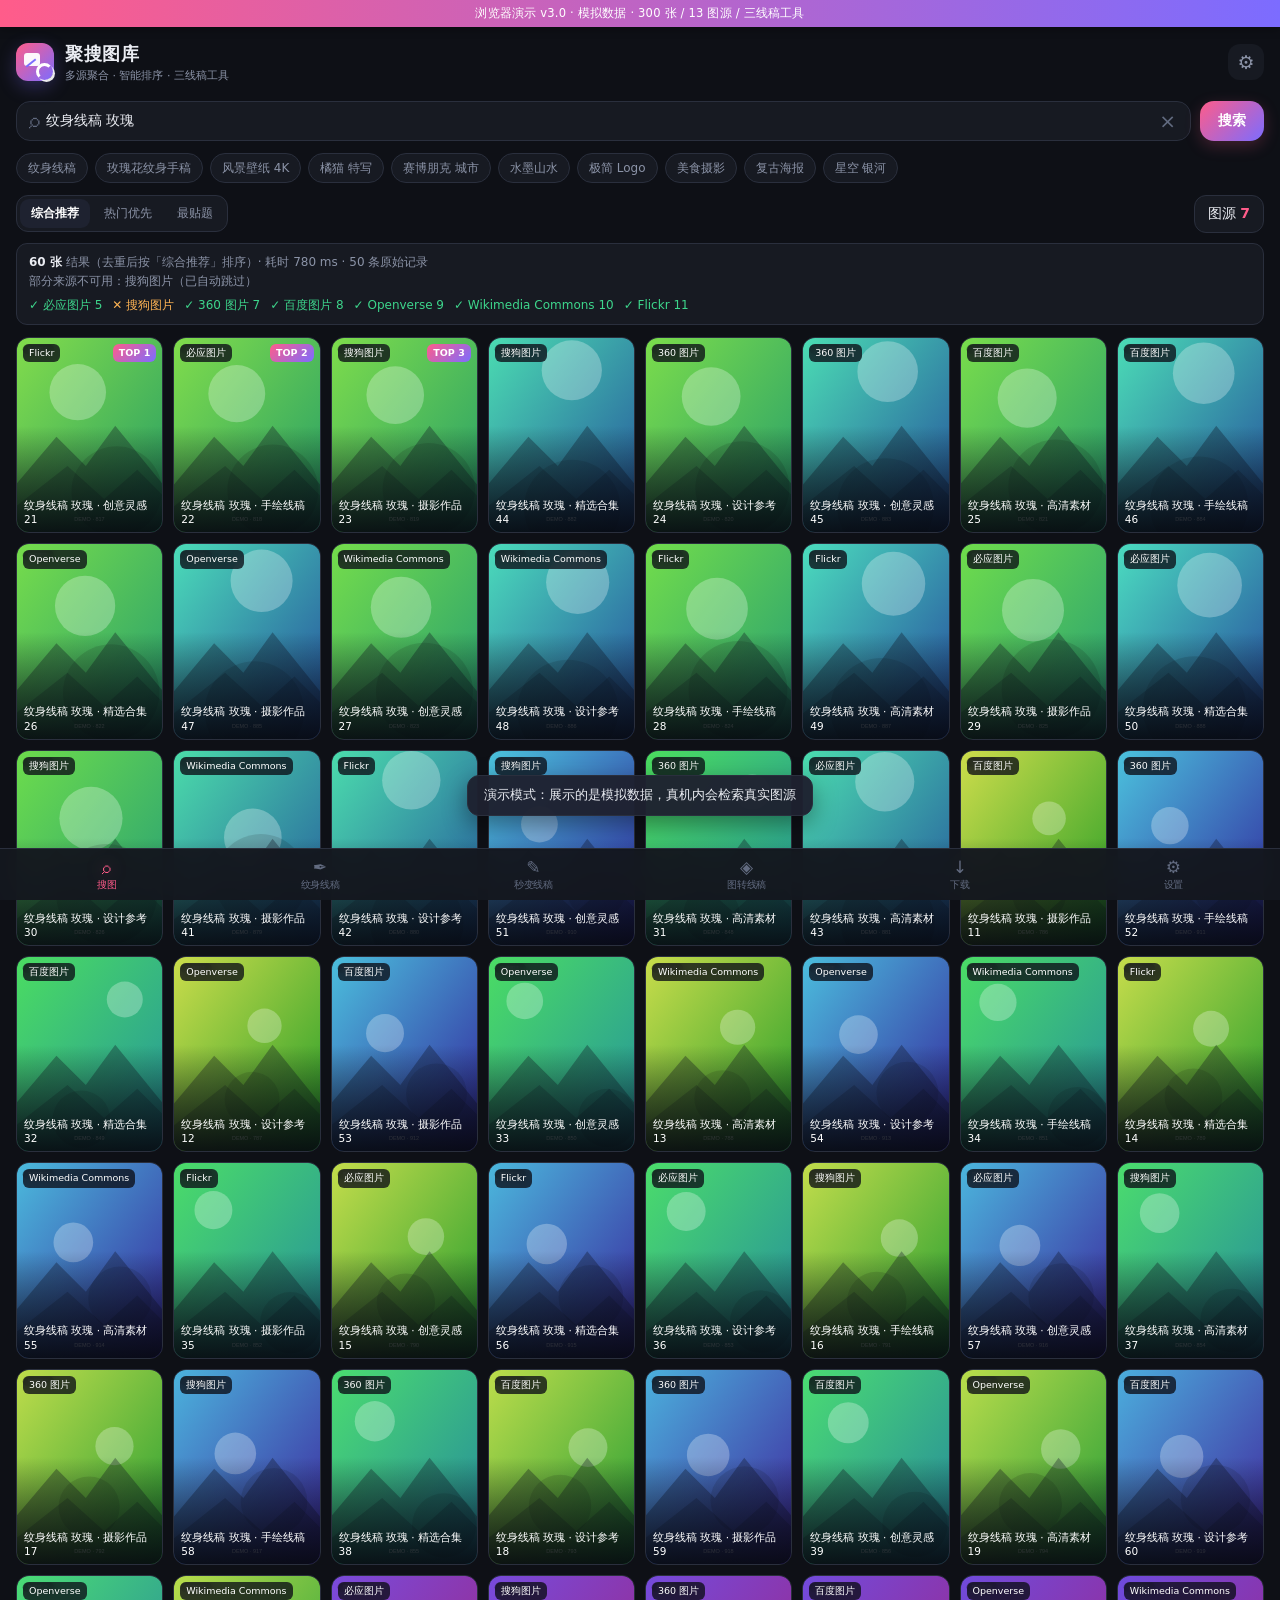
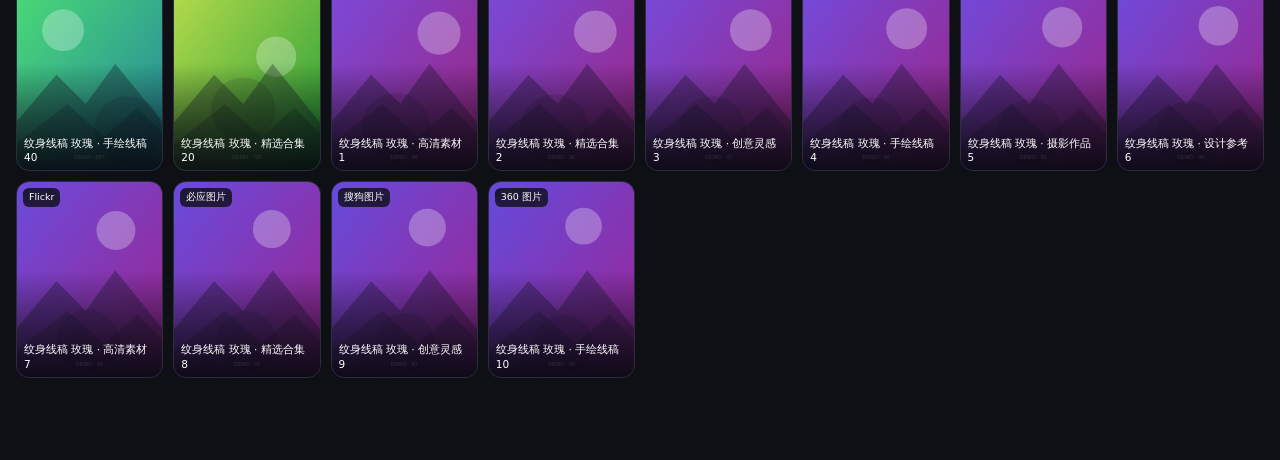
==== commit 4e867c77: "聚搜图库 v3.0.0：修复搜索结果滚动位置保持，融合「图转线稿」形成三套线稿工具" ====
--- a/preview.html
+++ b/preview.html
@@ -295,6 +295,30 @@
 .viewer-actions{flex-wrap:wrap}
 .viewer-actions button{flex:1 1 44%;min-width:0}
 
+
+/* ============================================================
+ * v3.0 · 三线稿工具：6 导航 / 3 切换器 / 5 查看器按钮 / 色卡
+ * （追加在文件末尾，覆盖 v2 的同名规则）
+ * ============================================================ */
+.tabbar button{font-size:9.5px;padding:9px 1px 8px}
+.tabbar button i{font-size:17px;line-height:1.1}
+.tabbar button span{white-space:nowrap;letter-spacing:-.4px}
+
+.tool-switch{gap:4px;padding:3px}
+.tool-switch button{font-size:11px;padding:9px 2px;letter-spacing:-.3px}
+
+.viewer-actions button{flex:1 1 30%;min-width:0;font-size:11.5px;padding:11px 4px}
+
+.algo-note{display:block;color:var(--dim);font-size:11px;line-height:1.5;margin-top:9px}
+.swatch-title{font-size:11.5px;color:var(--muted);margin:12px 0 7px}
+.swatch-grid{display:grid;grid-template-columns:repeat(4,1fr);gap:7px}
+.swatch{height:52px;border-radius:9px;border:1px solid rgba(255,255,255,.14);
+  display:flex;align-items:flex-end;justify-content:center;padding:4px 2px;overflow:hidden}
+.swatch span{font-size:9px;font-weight:700;color:#fff;background:rgba(0,0,0,.55);
+  border-radius:4px;padding:1px 4px;letter-spacing:-.2px;white-space:nowrap}
+.swatch-empty{grid-column:1/-1;font-size:11px;color:var(--dim);padding:6px 0}
+#pageLineart .stencil-stage{max-height:44vh}
+
 </style>
 
 <style>
@@ -304,6 +328,7 @@
 body{padding-top:26px}
 .page{padding-top:calc(42px + var(--safe-t))}
 #pageMiaobian{padding-top:calc(42px + var(--safe-t))}
+#pageLineart{padding-top:calc(42px + var(--safe-t))}
 .viewer{top:26px}
 </style>
 </head>
@@ -313,7 +338,7 @@
   <header class="topbar">
     <div class="brand">
       <div class="logo"><span></span></div>
-      <div class="brand-text"><h1>聚搜图库</h1><p>多源聚合 · 智能排序 · 双线稿工具</p></div>
+      <div class="brand-text"><h1>聚搜图库</h1><p>多源聚合 · 智能排序 · 三线稿工具</p></div>
     </div>
     <button id="btnTopSettings" class="icon-btn" aria-label="设置">⚙</button>
   </header>
@@ -361,6 +386,7 @@
   <button data-tab="search" class="active"><i>⌕</i><span>搜图</span></button>
   <button data-tab="stencil"><i>✒</i><span>纹身线稿</span></button>
   <button data-tab="miaobian"><i>✎</i><span>秒变线稿</span></button>
+  <button data-tab="lineart"><i>◈</i><span>图转线稿</span></button>
   <button data-tab="downloads"><i>↓</i><span>下载</span></button>
   <button data-tab="settings"><i>⚙</i><span>设置</span></button>
 </nav>
@@ -370,10 +396,11 @@
   <div class="page-head"><h2>纹身线稿工作台</h2><p>复刻「纹身线稿大师」· 图片一键转「纯白底 + 纯黑线」转印底稿 · 本机离线处理</p></div>
 
   <div class="tool-switch">
-    <button data-tool="stencil" class="active">✒ 纹身线稿大师</button>
+    <button data-tool="stencil" class="active">✒ 纹身线稿</button>
     <button data-tool="miaobian">✎ 秒变线稿</button>
-  </div>
-  <p class="tool-note">两套线稿工具均已完整复刻，想用哪个点哪个；搜索结果也可一键送进任意一个。</p>
+    <button data-tool="lineart">◈ 图转线稿</button>
+  </div>
+  <p class="tool-note">三套线稿工具均已完整复刻，想用哪个点哪个；搜索结果也可一键送进任意一个。</p>
 
   <div class="stencil-stage" id="stStage">
     <div class="stage-inner" id="stStageInner">
@@ -443,8 +470,9 @@
   <div class="mb-head">
     <div class="page-head"><h2>秒变线稿工作台</h2><p>复刻「秒变线稿」· 4 种描线算法 · 6 组预设 · 批量 ZIP · DPI 输出</p></div>
     <div class="tool-switch">
-      <button data-tool="stencil">✒ 纹身线稿大师</button>
+      <button data-tool="stencil">✒ 纹身线稿</button>
       <button data-tool="miaobian" class="active">✎ 秒变线稿</button>
+      <button data-tool="lineart">◈ 图转线稿</button>
     </div>
     <div class="mb-quick">
       <button id="btnMbPick" class="btn-ghost small">从相册选图</button>
@@ -453,6 +481,104 @@
     </div>
   </div>
   <iframe id="mbFrame" title="秒变线稿" data-src="/miaobian.html"></iframe>
+</section>
+
+<!-- ============ 线稿工作台 C（复刻「图转线稿」） ============ -->
+<section id="pageLineart" class="page hidden">
+  <div class="page-head"><h2>图转线稿工作台</h2><p>复刻「图转线稿」· 智能线稿 / 经典勾线双算法 · 纯白底纯黑线 · 镜像转印 · 色卡提取</p></div>
+
+  <div class="tool-switch">
+    <button data-tool="stencil">✒ 纹身线稿</button>
+    <button data-tool="miaobian">✎ 秒变线稿</button>
+    <button data-tool="lineart" class="active">◈ 图转线稿</button>
+  </div>
+  <p class="tool-note">导入即自动出稿。算法移植自开源项目「图转线稿」（MIT），全部本机计算，不上传图片。</p>
+
+  <div class="stencil-stage" id="laStage">
+    <div class="stage-inner">
+      <img id="laOriginal" alt="原图">
+      <img id="laResult" class="hidden" alt="线稿">
+      <div id="laCompare" class="compare hidden">
+        <img id="laCompareA" alt="原图对比">
+        <img id="laCompareB" alt="线稿对比">
+        <div class="compare-line" id="laCompareLine"><span>⇆</span></div>
+      </div>
+      <div class="stage-placeholder" id="laPlaceholder">
+        <div class="ph-icon">◈</div>
+        <h3>选择一张图片开始</h3>
+        <p>白底黑线，可直接作为纹身转印打印机底稿</p>
+      </div>
+    </div>
+    <div class="stage-badge hidden" id="laBadge">线稿</div>
+  </div>
+
+  <div class="view-modes" id="laModes">
+    <button data-mode="original">原图</button>
+    <button data-mode="result" class="active">线稿</button>
+    <button data-mode="compare">对比</button>
+  </div>
+
+  <div class="stencil-actions">
+    <button id="btnLaPick" class="btn-primary">选择图片</button>
+    <button id="btnFromSearchLa" class="btn-ghost">从搜索结果选</button>
+  </div>
+
+  <div class="panel">
+    <div class="panel-title">描线算法</div>
+    <div class="panel-body">
+      <div class="seg" id="laAlgo">
+        <button data-v="0" class="active">智能线稿</button><button data-v="1">经典勾线</button>
+      </div>
+      <small class="algo-note">智能：DoG + Sobel + 色差三路融合，适合照片与插画；经典：复刻 color-card 的相邻像素 RGB 色距勾线。</small>
+    </div>
+  </div>
+
+  <div class="panel">
+    <div class="panel-title">调节项 <span>改完自动重新生成</span></div>
+    <div class="panel-body">
+      <div class="field">
+        <label>灵敏度 <b id="laSensVal">50</b></label>
+        <input type="range" id="laSens" min="0" max="100" value="50">
+        <small>边缘检出的敏感程度，越高越容易抓到弱边缘（照片 50–70，线条画 40–50）</small>
+      </div>
+      <div class="field">
+        <label>浓度（墨量） <b id="laDensityVal">50</b>%</label>
+        <input type="range" id="laDensity" min="0" max="100" value="50">
+        <small>越高越多弱边缘被画成黑线；白底保护始终生效，底色不会变脏</small>
+      </div>
+      <div class="field">
+        <label>线条粗细 <b id="laWidthVal">1</b>×</label>
+        <input type="range" id="laWidth" min="1" max="5" value="1">
+        <small>逐档做 3×3 形态学膨胀，每档约 +2px</small>
+      </div>
+      <div class="field row"><label>纯黑白（100% 二值输出）</label>
+        <label class="switch"><input type="checkbox" id="laPureBW" checked><span></span></label></div>
+      <div class="field row"><label>镜像转印（水平翻转）</label>
+        <label class="switch"><input type="checkbox" id="laMirror"><span></span></label></div>
+      <div class="field row"><label>反色（黑底白线）</label>
+        <label class="switch"><input type="checkbox" id="laInvert"><span></span></label></div>
+      <div class="field row"><label>线条增强（去噪 / 连断线）</label>
+        <label class="switch"><input type="checkbox" id="laEnhance" checked><span></span></label></div>
+      <button id="btnLaRegen" class="btn-outline">重新生成线稿</button>
+    </div>
+  </div>
+
+  <div class="panel">
+    <div class="panel-title">提取色卡 <span>点色块复制 HEX</span></div>
+    <div class="panel-body">
+      <p class="note">融合 color-card 的 crowd（按占比取全局主色）与 naive（4×2 网格分区取色）两种算法。</p>
+      <div class="swatch-title">全局主色</div>
+      <div id="laCrowd" class="swatch-grid"><span class="swatch-empty">导入图片后自动生成</span></div>
+      <div class="swatch-title">网格色卡 4×2</div>
+      <div id="laNaive" class="swatch-grid"><span class="swatch-empty">—</span></div>
+    </div>
+  </div>
+
+  <div class="stencil-actions bottom">
+    <button id="btnLaSave" class="btn-primary">保存 PNG 底稿</button>
+    <button id="btnLaShare" class="btn-ghost">分享</button>
+  </div>
+  <div id="laStatus" class="hint">算法移植自开源项目「图转线稿」（MIT）；输出默认纯白底 + 纯黑线，适合热敏转印机。</div>
 </section>
 
 <!-- ============ 下载记录 ============ -->
@@ -525,9 +651,9 @@
   <div class="panel">
     <div class="panel-title">关于</div>
     <div class="panel-body">
-      <div class="about-row"><span>版本</span><b>2.0.0</b></div>
+      <div class="about-row"><span>版本</span><b>3.0.0</b></div>
       <div class="about-row"><span>开源协议</span><b>MIT</b></div>
-      <div class="about-row"><span>内置线稿工具</span><b>纹身线稿大师 + 秒变线稿 (MIT)</b></div>
+      <div class="about-row"><span>内置线稿工具</span><b>纹身线稿大师 + 秒变线稿 + 图转线稿 (MIT)</b></div>
       <p class="note">聚合结果来自第三方公开搜索服务，版权归原作者所有。请遵守各站点的使用条款与授权要求，勿用于商业侵权用途。</p>
       <button id="btnClearCache" class="btn-outline wide">清除图片缓存</button>
     </div>
@@ -565,6 +691,7 @@
       <button id="btnVDownload" class="btn-primary">↓ 下载图片</button>
       <button id="btnVStencil" class="btn-ghost">✒ 送纹身线稿</button>
       <button id="btnVMiaobian" class="btn-ghost">✎ 送秒变线稿</button>
+      <button id="btnVLineart" class="btn-ghost">◈ 送图转线稿</button>
       <button id="btnVOpen" class="btn-ghost">↗ 来源</button>
     </div>
   </div>
@@ -573,7 +700,7 @@
 <div id="toast" class="toast"></div>
 <div id="busy" class="busy hidden"><div class="spinner"></div><span id="busyText">处理中…</span></div>
 
-<div class="demo-banner">浏览器演示 v2.0 · 模拟数据 · 真机最多 300 张 / 13 图源 / 双线稿工具</div>
+<div class="demo-banner">浏览器演示 v3.0 · 模拟数据 · 300 张 / 13 图源 / 三线稿工具</div>
 <script>window.JUSOU_DEMO = true;
 window.JUSOU_MIAOBIAN_HTML = "<!DOCTYPE html>\n<html lang=\"zh-CN\">\n<head>\n<meta charset=\"UTF-8\">\n<script>\n/* ============================================================\n * Jusou TuKu v2.0 adapter layer (injected by host app).\n * Forward the original AndroidBridge calls to the host page so\n * exports use Jusou TuKu's custom download directory.\n * ============================================================ */\n(function () {\n  if (window.AndroidBridge) return;\n  var parts = {};\n  window.AndroidBridge = {\n    chunk: function (id, idx, part) { (parts[id] || (parts[id] = []))[idx] = part; },\n    finish: function (id, name, mime, count) {\n      var a = parts[id] || []; delete parts[id];\n      try { parent.postMessage({ __jusou: 'save', id: id, name: name, mime: mime, data: a.join('') }, '*'); }\n      catch (e) {}\n    },\n    toast: function (msg) {\n      try { parent.postMessage({ __jusou: 'toast', text: String(msg) }, '*'); } catch (e) {}\n    }\n  };\n})();\n<\/script>\n\n<meta name=\"viewport\" content=\"width=device-width, initial-scale=1.0, viewport-fit=cover\">\n<meta name=\"theme-color\" content=\"#08090c\">\n<title>\u79d2\u53d8\u7ebf\u7a3f \u00b7 \u805a\u641c\u56fe\u5e93\u5185\u7f6e\u5de5\u5177</title>\n<link rel=\"icon\" href=\"data:image/svg+xml,%3Csvg xmlns='http://www.w3.org/2000/svg' viewBox='0 0 32 32'%3E%3Crect width='32' height='32' rx='8' fill='%230e1119'/%3E%3Cpath d='M15 16c-5 4-4 11 1 11s6-6 11-6' fill='none' stroke='%235ee7df' stroke-width='2.6' stroke-linecap='round'/%3E%3Cpath d='M26 5 16 15' stroke='%23eef4ff' stroke-width='3.2' stroke-linecap='round'/%3E%3C/svg%3E\">\n<style>\n  :root{\n    --bg:#08090c; --surface:rgba(255,255,255,.035); --stroke:rgba(255,255,255,.085);\n    --stroke-2:rgba(255,255,255,.15); --txt:#f2f4f8; --muted:#8b93a3; --dim:#5c6472;\n    --g1:#9b8cff; --g2:#5ee7df; --grad:linear-gradient(110deg,#9b8cff 0%,#5ee7df 100%);\n    --ok:#5ee7a8; --warn:#ff8a7a;\n  }\n  *{box-sizing:border-box}\n  html,body{margin:0;padding:0;min-height:100%}\n  body{background:var(--bg);color:var(--txt);font-family:\"Inter\",\"SF Pro Display\",-apple-system,BlinkMacSystemFont,\"Segoe UI\",\"PingFang SC\",\"Hiragino Sans GB\",\"Microsoft YaHei\",sans-serif;font-size:14px;line-height:1.5;-webkit-font-smoothing:antialiased;overflow-x:hidden}\n  .glow{position:fixed;border-radius:50%;filter:blur(110px);pointer-events:none;z-index:0}\n  .glow-a{width:560px;height:560px;background:#6d4aff;top:-230px;left:-160px;opacity:.30}\n  .glow-b{width:520px;height:520px;background:#12b8b0;bottom:-280px;right:-140px;opacity:.20}\n  .app{position:relative;z-index:1;max-width:1540px;margin:0 auto;padding:26px 24px 46px}\n\n  /* \u2500\u2500 header \u2500\u2500 */\n  .top{display:flex;align-items:center;gap:18px;margin-bottom:24px;flex-wrap:wrap}\n  .logo{width:52px;height:52px;border-radius:17px;flex:none;display:grid;place-items:center;\n    background:radial-gradient(130% 130% at 24% 12%,#242a40 0%,#141826 52%,#0a0c13 100%);\n    border:1px solid rgba(255,255,255,.14);\n    box-shadow:0 14px 34px rgba(76,88,160,.26),inset 0 1px 0 rgba(255,255,255,.09)}\n  .logo svg{width:31px;height:31px}\n  .top-txt{min-width:0}\n  .eyebrow{font-size:9.5px;letter-spacing:.3em;color:var(--g2);font-weight:800;text-transform:uppercase}\n  h1{font-size:clamp(23px,2.9vw,33px);font-weight:750;letter-spacing:-.038em;margin:5px 0 5px;line-height:1.12}\n  h1 em{font-style:normal;background:var(--grad);-webkit-background-clip:text;background-clip:text;color:transparent}\n  .sub{color:var(--muted);font-size:12px;margin:0}\n  .pills{margin-left:auto;display:flex;gap:7px;flex-wrap:wrap;justify-content:flex-end}\n  .pill{border:1px solid var(--stroke);background:var(--surface);color:var(--muted);border-radius:99px;padding:6px 12px;font-size:10.5px;white-space:nowrap;backdrop-filter:blur(12px)}\n  .pill b{color:var(--txt);font-weight:650}\n\n  /* \u2500\u2500 shell \u2500\u2500 */\n  .layout{display:grid;grid-template-columns:360px minmax(0,1fr);gap:18px;align-items:stretch}\n  .rail{display:flex;flex-direction:column;gap:14px;min-width:0}\n  .viewer-col{min-width:0;display:flex;flex-direction:column;gap:14px}\n  .card{background:var(--surface);border:1px solid var(--stroke);border-radius:22px;backdrop-filter:blur(24px);-webkit-backdrop-filter:blur(24px);box-shadow:0 18px 48px rgba(0,0,0,.28);overflow:hidden}\n  .card-h{padding:13px 18px;border-bottom:1px solid var(--stroke);display:flex;align-items:center;justify-content:space-between;gap:10px;font-size:10.5px;font-weight:750;letter-spacing:.17em;text-transform:uppercase;color:var(--muted)}\n  .card-b{padding:18px}\n  .viewer-card{position:sticky;top:16px;z-index:6}\n\n  /* \u2500\u2500 upload \u2500\u2500 */\n  .drop{border:1.5px dashed rgba(255,255,255,.16);border-radius:16px;padding:16px 14px;text-align:center;cursor:pointer;background:linear-gradient(180deg,rgba(255,255,255,.035),rgba(255,255,255,.008));transition:.2s}\n  .drop:hover,.drop.over{border-color:var(--g2);background:rgba(94,231,223,.07);transform:translateY(-1px)}\n  .drop-ico{width:40px;height:40px;margin:0 auto 9px;border-radius:13px;background:rgba(155,140,255,.15);display:grid;place-items:center;color:var(--g1)}\n  .drop strong{display:block;font-size:13.5px;margin:0 0 3px;font-weight:650}\n  .drop span{color:var(--dim);font-size:10.5px;display:block;line-height:1.65}\n  #fileInput{display:none}\n  .filelist{display:flex;gap:8px;overflow-x:auto;margin-top:12px;padding-bottom:3px;scrollbar-width:thin}\n  .filelist:empty{display:none}\n  .fitem{flex:none;width:158px;display:flex;align-items:center;gap:8px;padding:6px;border:1px solid transparent;border-radius:12px;background:rgba(255,255,255,.04);cursor:pointer;transition:.15s}\n  .fitem:hover{background:rgba(255,255,255,.07)}\n  .fitem.active{border-color:rgba(94,231,223,.55);background:rgba(94,231,223,.10)}\n  .fitem img{width:32px;height:32px;object-fit:cover;border-radius:8px;background:#000;flex:none}\n  .fitem .fn{flex:1;min-width:0;overflow:hidden;text-overflow:ellipsis;white-space:nowrap;font-size:11px;font-weight:600}\n  .fitem .fs{color:var(--dim);font-size:9.5px}\n  .fitem .fx{border:0;background:none;color:var(--muted);cursor:pointer;font-size:16px;padding:0 2px;line-height:1;flex:none}\n  .fitem .fx:hover{color:var(--warn)}\n\n  /* \u2500\u2500 presets \u2500\u2500 */\n  .presets{display:grid;grid-template-columns:repeat(2,1fr);gap:8px}\n  .preset{border:1px solid var(--stroke);background:rgba(255,255,255,.028);color:var(--txt);border-radius:14px;padding:10px 12px;text-align:left;cursor:pointer;transition:.18s;position:relative;overflow:hidden}\n  .preset:hover{border-color:var(--stroke-2);transform:translateY(-1px)}\n  .preset.active{border-color:transparent;background:linear-gradient(110deg,rgba(155,140,255,.20),rgba(94,231,223,.13));box-shadow:inset 0 0 0 1px rgba(155,140,255,.45)}\n  .preset.active::before{content:\"\";position:absolute;left:0;top:0;bottom:0;width:3px;background:var(--grad)}\n  .preset b{font-size:12.5px;font-weight:650;display:block}\n  .preset small{display:block;color:var(--dim);font-size:10px;margin-top:2px}\n\n  /* \u2500\u2500 tabs \u2500\u2500 */\n  .tabbar{display:none;gap:4px;padding:5px;margin:14px 14px 0;background:rgba(255,255,255,.04);border:1px solid var(--stroke);border-radius:14px}\n  .tabbar button{flex:1;border:0;background:transparent;color:var(--muted);padding:9px 4px;border-radius:10px;font-size:11.5px;font-weight:650;cursor:pointer;transition:.15s}\n  .tabbar button.active{background:var(--grad);color:#0a0b0e}\n  .group{margin-bottom:20px}\n  .group:last-child{margin-bottom:0}\n  .gt{display:flex;align-items:center;gap:10px;font-size:10px;letter-spacing:.17em;color:var(--g2);text-transform:uppercase;font-weight:800;margin:0 0 14px}\n  .gt::after{content:\"\";flex:1;height:1px;background:var(--stroke)}\n  .row{margin-bottom:15px}\n  .row:last-child{margin-bottom:0}\n  .rl{display:flex;justify-content:space-between;align-items:baseline;gap:8px;margin-bottom:5px}\n  .rl label{font-size:12.5px;font-weight:550}\n  .rl .v{font-variant-numeric:tabular-nums;color:var(--g2);font-size:11.5px;font-weight:750}\n  .hint{font-size:10.5px;color:var(--dim);margin-top:5px;line-height:1.55}\n\n  input[type=range]{-webkit-appearance:none;appearance:none;width:100%;height:5px;border-radius:99px;outline:none;margin:6px 0 0;\n    background:linear-gradient(90deg,#9b8cff 0%,#5ee7df var(--pct,50%),rgba(255,255,255,.10) var(--pct,50%),rgba(255,255,255,.10) 100%)}\n  input[type=range]::-webkit-slider-thumb{-webkit-appearance:none;width:16px;height:16px;border-radius:50%;background:#fff;border:3px solid #0e1014;box-shadow:0 0 0 1px rgba(255,255,255,.25),0 0 16px rgba(94,231,223,.55);cursor:pointer}\n  input[type=range]::-moz-range-thumb{width:13px;height:13px;border-radius:50%;background:#fff;border:3px solid #0e1014;cursor:pointer}\n  .segments{display:grid;grid-template-columns:repeat(4,1fr);gap:4px;padding:4px;background:rgba(255,255,255,.04);border:1px solid var(--stroke);border-radius:13px}\n  .segments button{border:0;background:transparent;color:var(--muted);font-size:11px;font-weight:650;padding:9px 2px;border-radius:9px;cursor:pointer;white-space:nowrap;transition:.15s}\n  .segments button.active{background:var(--grad);color:#0a0b0e;box-shadow:0 4px 14px rgba(120,110,255,.28)}\n  .sr-select{position:absolute!important;width:1px!important;height:1px!important;opacity:0;pointer-events:none}\n  select{width:100%;background-color:rgba(255,255,255,.04);color:var(--txt);border:1px solid var(--stroke);border-radius:12px;padding:10px 32px 10px 12px;font-size:12.5px;outline:none;cursor:pointer;appearance:none;-webkit-appearance:none;\n    background-image:url(\"data:image/svg+xml,%3Csvg xmlns='http://www.w3.org/2000/svg' width='12' height='8'%3E%3Cpath d='M1 1l5 5 5-5' stroke='%238b93a3' stroke-width='1.6' fill='none'/%3E%3C/svg%3E\");\n    background-repeat:no-repeat;background-position:right 12px center}\n  select:focus{border-color:var(--g2)}\n  select option{background:#15171d;color:var(--txt)}\n  .checks{display:flex;gap:14px;flex-wrap:wrap}\n  .chk{display:flex;align-items:center;gap:9px;cursor:pointer;font-size:12px;user-select:none;color:var(--txt)}\n  .chk input{position:absolute;opacity:0;width:0;height:0}\n  .switch{width:36px;height:21px;border-radius:99px;background:rgba(255,255,255,.12);border:1px solid var(--stroke);position:relative;transition:.2s;flex:none}\n  .switch::after{content:\"\";position:absolute;top:2px;left:2px;width:15px;height:15px;border-radius:50%;background:#fff;transition:.2s}\n  .chk input:checked + .switch{background:var(--grad);border-color:transparent}\n  .chk input:checked + .switch::after{transform:translateX(15px)}\n\n  /* \u2500\u2500 buttons \u2500\u2500 */\n  .actions{display:flex;flex-direction:column;gap:9px}\n  .btn{border:0;border-radius:14px;padding:13px 16px;font-size:13.5px;font-weight:700;cursor:pointer;transition:.18s;display:flex;align-items:center;justify-content:center;gap:8px;white-space:nowrap}\n  .btn.primary{background:var(--grad);color:#0a0b0e;box-shadow:0 10px 28px rgba(120,110,255,.32)}\n  .btn.primary:hover{filter:brightness(1.09);transform:translateY(-1px)}\n  .btn.ghost{background:rgba(255,255,255,.05);border:1px solid var(--stroke);color:var(--txt)}\n  .btn.ghost:hover{border-color:var(--stroke-2);background:rgba(255,255,255,.09)}\n  .btn:disabled{opacity:.45;cursor:not-allowed;transform:none}\n  .btn-row{display:flex;gap:9px}\n  .btn-row .btn{flex:1}\n  .mini-btn{border:1px solid var(--stroke);background:rgba(255,255,255,.04);color:var(--muted);border-radius:9px;padding:5px 10px;font-size:10px;font-weight:600;cursor:pointer;letter-spacing:0;text-transform:none}\n  .mini-btn:hover{color:var(--txt);border-color:var(--stroke-2)}\n\n  /* \u2500\u2500 viewer \u2500\u2500 */\n  .viewer-h .ch-left{display:flex;align-items:center;gap:9px}\n  .dot{width:7px;height:7px;border-radius:50%;background:var(--g2);box-shadow:0 0 10px var(--g2)}\n  .vtools{display:flex;align-items:center;gap:12px;flex-wrap:wrap}\n  .vtools .tip{font-size:10px;color:var(--dim);letter-spacing:0;text-transform:none;font-weight:500}\n  .stage{position:relative;min-height:390px;display:flex;align-items:center;justify-content:center;overflow:hidden;padding:18px;touch-action:none;\n    background:radial-gradient(circle at 1px 1px,rgba(255,255,255,.06) 1px,transparent 0) 0 0/20px 20px,#111318}\n  #frame{position:relative;display:grid;place-items:center;max-width:100%;border-radius:10px;overflow:hidden;box-shadow:0 24px 70px rgba(0,0,0,.55)}\n  #frame canvas{grid-area:1/1;display:block;width:100%;height:100%}\n  #cvResult{z-index:2}\n  .labels{position:absolute;top:10px;left:10px;right:10px;display:none;justify-content:space-between;pointer-events:none;z-index:4}\n  .labels span{background:rgba(10,11,14,.8);border:1px solid var(--stroke-2);padding:4px 10px;border-radius:7px;font-size:10px;font-weight:650;color:var(--txt);backdrop-filter:blur(8px)}\n  .split{position:absolute;top:0;bottom:0;width:2px;background:var(--g2);box-shadow:0 0 12px rgba(94,231,223,.7);cursor:ew-resize;display:none;z-index:5}\n  .split::after{content:\"\u21c4\";position:absolute;top:50%;left:50%;transform:translate(-50%,-50%);width:28px;height:28px;border-radius:50%;background:var(--grad);color:#0a0b0e;display:flex;align-items:center;justify-content:center;font-size:13px;font-weight:800}\n  .empty{position:absolute;inset:0;z-index:3;display:flex;flex-direction:column;align-items:center;justify-content:center;gap:10px;text-align:center;padding:24px;background:#111318;pointer-events:none}\n  .empty-orb{width:74px;height:74px;border-radius:24px;background:linear-gradient(140deg,rgba(155,140,255,.24),rgba(94,231,223,.11));border:1px solid var(--stroke);display:grid;place-items:center;color:var(--g1);margin-bottom:4px}\n  .empty strong{font-size:16px;font-weight:650}\n  .empty p{color:var(--muted);font-size:12px;max-width:330px;line-height:1.75;margin:0}\n  .empty .btn{pointer-events:auto;margin-top:4px;padding:11px 22px}\n  .empty .mini{font-size:10.5px;color:var(--dim)}\n  .viewer-f{padding:12px 18px;border-top:1px solid var(--stroke);display:flex;justify-content:space-between;gap:12px;flex-wrap:wrap;font-size:11px;color:var(--muted);font-variant-numeric:tabular-nums}\n  .viewer-f b{color:var(--txt);font-weight:650}\n\n  .tips{padding:16px 18px}\n  .tips h3{margin:0 0 12px;font-size:10px;letter-spacing:.17em;text-transform:uppercase;color:var(--g2)}\n  .tips ul{margin:0;padding:0;list-style:none;display:grid;grid-template-columns:1fr 1fr;gap:9px 24px}\n  .tips li{font-size:11.5px;color:var(--muted);line-height:1.7;padding-left:15px;position:relative}\n  .tips li::before{content:\"\";position:absolute;left:0;top:8px;width:5px;height:5px;border-radius:50%;background:var(--g1)}\n  .tips b{color:var(--txt)}\n\n  .toast{position:fixed;left:50%;bottom:26px;transform:translate(-50%,20px);background:rgba(26,28,35,.94);border:1px solid var(--stroke-2);color:var(--txt);padding:11px 18px;border-radius:12px;font-size:12.5px;box-shadow:0 14px 40px rgba(0,0,0,.55);backdrop-filter:blur(20px);opacity:0;pointer-events:none;transition:.25s;z-index:99;max-width:90vw;text-align:center}\n  .toast.on{opacity:1;transform:translate(-50%,0)}\n  .miniview{display:none}\n  .toast.err{border-color:var(--warn)}\n  .spin{width:13px;height:13px;border:2px solid rgba(0,0,0,.25);border-top-color:#0a0b0e;border-radius:50%;animation:sp .7s linear infinite;display:inline-block}\n  @keyframes sp{to{transform:rotate(360deg)}}\n\n  /* \u2500\u2500 mobile \u2500\u2500 */\n  @media(max-width:980px){\n    .app{padding:16px 14px 116px}\n    .layout{display:flex;flex-direction:column;gap:14px}\n    .viewer-col{display:contents}\n    .viewer-card{order:1;width:100%;position:static}\n    .tips{order:3;width:100%}\n    .rail{order:2}\n    .pills{margin-left:0;width:100%;justify-content:flex-start}\n    .top{gap:12px;margin-bottom:16px}\n    .logo{width:44px;height:44px;border-radius:14px}\n    .tabbar{display:flex}\n    .group{display:none}\n    body[data-tab=\"base\"] .group[data-tab=\"base\"],\n    body[data-tab=\"line\"] .group[data-tab=\"line\"],\n    body[data-tab=\"out\"] .group[data-tab=\"out\"]{display:block}\n    .actions-card{position:fixed;bottom:0;left:0;right:0;z-index:30;border-radius:20px 20px 0 0;border-left:0;border-right:0;border-bottom:0;padding:10px 14px calc(10px + env(safe-area-inset-bottom));background:rgba(16,18,23,.93);backdrop-filter:blur(28px);-webkit-backdrop-filter:blur(28px);box-shadow:0 -12px 40px rgba(0,0,0,.45)}\n    .actions-card .card-b{padding:0}\n    .actions{flex-direction:row;align-items:stretch}\n    .actions .btn.primary{flex:2}\n    .btn-row{flex:1.7}\n    .btn-row .btn{font-size:11.5px;padding:11px 6px}\n    .tips ul{grid-template-columns:1fr}\n    .stage{min-height:300px;padding:12px}\n    /* \u5411\u4e0b\u6eda\u52a8\u8c03\u53c2\u65f6\uff0c\u9884\u89c8\u5e38\u9a7b\u9876\u90e8 */\n    .miniview{display:flex;align-items:center;gap:11px;position:fixed;top:0;left:0;right:0;z-index:28;\n      padding:8px 13px;padding-top:calc(8px + env(safe-area-inset-top));\n      background:rgba(13,15,20,.93);border-bottom:1px solid var(--stroke-2);\n      backdrop-filter:blur(26px);-webkit-backdrop-filter:blur(26px);\n      box-shadow:0 12px 36px rgba(0,0,0,.5);\n      transform:translateY(-115%);opacity:0;pointer-events:none;\n      transition:transform .26s cubic-bezier(.2,.8,.2,1),opacity .2s}\n    body.mv-on .miniview{transform:translateY(0);opacity:1;pointer-events:auto}\n    .miniview canvas{width:74px;height:60px;flex:none;border-radius:9px;border:1px solid var(--stroke);background:#0b0d12}\n    .mv-txt{min-width:0;flex:1;display:flex;flex-direction:column;gap:2px}\n    .mv-txt strong{font-size:12px;font-weight:700}\n    .mv-txt span{font-size:10px;color:var(--muted);white-space:nowrap;overflow:hidden;text-overflow:ellipsis}\n    .mv-back{flex:none;border:1px solid var(--stroke-2);background:var(--surface);color:var(--txt);\n      border-radius:10px;padding:8px 10px;font-size:10.5px;font-weight:650;cursor:pointer;font-family:inherit}\n    .mv-back:active{background:rgba(94,231,223,.14)}\n    .toast{bottom:96px}\n    .presets{grid-template-columns:repeat(3,1fr)}\n    .card-b{padding:15px}\n  }\n  @media(max-width:430px){\n    .presets{grid-template-columns:repeat(2,1fr)}\n    .btn-row{flex-direction:column;flex:1.3}\n    .actions .btn.primary{font-size:12px;padding:12px 8px}\n    .pill:nth-child(3){display:none}\n  }\n</style>\n</head>\n<body data-tab=\"line\">\n<div class=\"glow glow-a\"></div><div class=\"glow glow-b\"></div>\n<div class=\"app\">\n  <header class=\"top\">\n    <div class=\"logo\" aria-hidden=\"true\">\n      <svg viewBox=\"0 0 32 32\" fill=\"none\" xmlns=\"http://www.w3.org/2000/svg\">\n        <defs><linearGradient id=\"lk\" x1=\"7\" y1=\"27\" x2=\"28\" y2=\"18\" gradientUnits=\"userSpaceOnUse\">\n          <stop stop-color=\"#9b8cff\"/><stop offset=\"1\" stop-color=\"#5ee7df\"/></linearGradient></defs>\n        <path d=\"M14.6 16.4C9.8 20.2 10.4 26.6 15.4 26.6c4.7 0 5.9-5.4 10.8-6.2\" stroke=\"url(#lk)\" stroke-width=\"2.7\" stroke-linecap=\"round\"/>\n        <path d=\"M26.4 5.2 17.2 14.3\" stroke=\"#eef4ff\" stroke-width=\"3.4\" stroke-linecap=\"round\"/>\n        <path d=\"M19.6 11.9 21 13.3\" stroke=\"#9aa6c0\" stroke-width=\"3.4\" stroke-linecap=\"round\"/>\n        <path d=\"M17.2 14.3 14.6 16.4\" stroke=\"#5ee7df\" stroke-width=\"2.6\" stroke-linecap=\"round\"/>\n        <circle cx=\"14.6\" cy=\"16.4\" r=\"1.5\" fill=\"#eef4ff\"/>\n      </svg>\n    </div>\n    <div class=\"top-txt\">\n      <div class=\"eyebrow\">STENCIL MAKER / 01</div>\n      <h1><em>\u79d2\u53d8\u7ebf\u7a3f</em></h1>\n      <p class=\"sub\">\u628a\u7167\u7247 / \u63d2\u753b / \u626b\u63cf\u7a3f\u4e00\u952e\u53d8\u6210\u7eaf\u9ed1\u767d\u7eb9\u8eab\u7ebf\u63cf\u56fe \u00b7 \u672c\u5730\u8fd0\u7b97\u4e0d\u4e0a\u4f20 \u00b7 \u5bfc\u51fa JPG</p>\n    </div>\n    <div class=\"pills\">\n      <span class=\"pill\">\u8f93\u5165 <b>12+ \u79cd\u683c\u5f0f</b></span>\n      <span class=\"pill\">\u8f93\u51fa <b>\u7edf\u4e00 JPG</b></span>\n      <span class=\"pill\"><b>\u79bb\u7ebf\u53ef\u7528</b> \u00b7 \u5355\u6587\u4ef6</span>\n    </div>\n  </header>\n\n  <div class=\"layout\">\n    <aside class=\"rail\">\n      <div class=\"card\">\n        <div class=\"card-h\"><span>01 \u00b7 \u5bfc\u5165\u56fe\u7247</span><span id=\"fileCount\">0 \u5f20</span></div>\n        <div class=\"card-b\">\n          <div class=\"drop\" id=\"drop\">\n            <div class=\"drop-ico\">\n              <svg width=\"20\" height=\"20\" viewBox=\"0 0 24 24\" fill=\"none\" stroke=\"currentColor\" stroke-width=\"1.8\" stroke-linecap=\"round\" stroke-linejoin=\"round\"><path d=\"M12 16V4m0 0L8 8m4-4 4 4\"/><path d=\"M4 16v3a1 1 0 0 0 1 1h14a1 1 0 0 0 1-1v-3\"/></svg>\n            </div>\n            <strong>\u70b9\u51fb\u9009\u62e9 / \u62d6\u5165 / \u7c98\u8d34</strong>\n            <span>\u53ef\u591a\u9009\u6279\u91cf\u5904\u7406 \u00b7 \u652f\u6301 JPG / PNG / WebP / GIF / BMP / SVG / AVIF / TIFF / ICO<br>HEIC \u8bf7\u5148\u53e6\u5b58\u4e3a JPG</span>\n          </div>\n          <input type=\"file\" id=\"fileInput\" multiple accept=\"image/*,.svg,.webp,.bmp,.tif,.tiff,.avif,.jfif,.heic,.heif\">\n          <div class=\"filelist\" id=\"fileList\"></div>\n        </div>\n      </div>\n\n      <div class=\"card\">\n        <div class=\"card-h\"><span>02 \u00b7 \u98ce\u683c\u9884\u8bbe</span></div>\n        <div class=\"card-b\">\n          <div class=\"presets\" id=\"presets\">\n            <button class=\"preset\" data-preset=\"fine\"><b>\u7cbe\u7ec6\u7ebf\u7a3f</b><small>\u8096\u50cf \u00b7 \u5199\u5b9e</small></button>\n            <button class=\"preset\" data-preset=\"standard\"><b>\u6807\u51c6\u7eb9\u8eab\u7a3f</b><small>\u901a\u7528\u9996\u9009</small></button>\n            <button class=\"preset active\" data-preset=\"clean\"><b>\u7b80\u7ea6\u7c97\u7ebf</b><small>\u56fe\u817e \u00b7 \u5c0f\u56fe</small></button>\n            <button class=\"preset\" data-preset=\"silhouette\"><b>\u9ed1\u767d\u526a\u5f71</b><small>\u5757\u9762 \u00b7 \u5b57\u6bcd</small></button>\n            <button class=\"preset\" data-preset=\"hybrid\"><b>\u6df7\u5408\u63cf\u8fb9</b><small>\u63d2\u753b \u00b7 \u6697\u90e8</small></button>\n            <button class=\"preset\" data-preset=\"poster\"><b>\u6d77\u62a5\u4e8c\u503c</b><small>\u9ad8\u5bf9\u6bd4\u7d20\u6750</small></button>\n          </div>\n        </div>\n      </div>\n\n      <div class=\"card\">\n        <div class=\"card-h\"><span>03 \u00b7 \u7cbe\u7ec6\u8c03\u8282</span><button class=\"mini-btn\" id=\"resetBtn\">\u6062\u590d\u9ed8\u8ba4</button></div>\n        <div class=\"tabbar\" id=\"tabbar\">\n          <button data-tab-btn=\"base\">\u753b\u9762</button>\n          <button data-tab-btn=\"line\" class=\"active\">\u7ebf\u7a3f</button>\n          <button data-tab-btn=\"out\">\u8f93\u51fa</button>\n        </div>\n        <div class=\"card-b\">\n          <div class=\"group\" data-tab=\"base\">\n            <div class=\"gt\">\u753b\u9762\u8c03\u8282</div>\n            <div class=\"row\">\n              <div class=\"rl\"><label for=\"k_brightness\">\u4eae\u5ea6</label><span class=\"v\" data-val=\"brightness\"></span></div>\n              <input type=\"range\" id=\"k_brightness\" data-key=\"brightness\" min=\"-100\" max=\"100\" step=\"1\">\n              <div class=\"hint\">\u6574\u4f53\u63d0\u4eae / \u538b\u6697\uff0c\u7528\u4e8e\u633d\u6551\u504f\u6697\u6216\u8fc7\u66dd\u7684\u539f\u56fe</div>\n            </div>\n            <div class=\"row\">\n              <div class=\"rl\"><label for=\"k_contrast\">\u5bf9\u6bd4\u5ea6</label><span class=\"v\" data-val=\"contrast\"></span></div>\n              <input type=\"range\" id=\"k_contrast\" data-key=\"contrast\" min=\"-100\" max=\"100\" step=\"1\">\n              <div class=\"hint\">\u62c9\u5927\u660e\u6697\u5dee\uff0c\u8f6e\u5ed3\u66f4\u5bb9\u6613\u88ab\u63d0\u53d6</div>\n            </div>\n            <div class=\"row\">\n              <div class=\"rl\"><label for=\"k_gamma\">\u4f3d\u9a6c / \u4e2d\u95f4\u8c03</label><span class=\"v\" data-val=\"gamma\"></span></div>\n              <input type=\"range\" id=\"k_gamma\" data-key=\"gamma\" min=\"30\" max=\"250\" step=\"1\">\n              <div class=\"hint\">&lt;1.00 \u538b\u6697\u4e2d\u95f4\u8c03\uff0c&gt;1.00 \u63d0\u4eae\u9634\u5f71\u7ec6\u8282</div>\n            </div>\n          </div>\n\n          <div class=\"group\" data-tab=\"line\">\n            <div class=\"gt\">\u7ebf\u7a3f\u751f\u6210</div>\n            <div class=\"row\">\n              <div class=\"rl\"><label>\u63cf\u7ebf\u65b9\u5f0f</label></div>\n              <div class=\"segments\" id=\"modeSeg\">\n                <button data-mode=\"edge\">\u8f6e\u5ed3</button>\n                <button data-mode=\"adaptive\">\u5757\u9762</button>\n                <button data-mode=\"hybrid\">\u6df7\u5408</button>\n                <button data-mode=\"binary\">\u4e8c\u503c</button>\n              </div>\n              <select id=\"k_mode\" data-key=\"mode\" class=\"sr-select\" aria-hidden=\"true\">\n                <option value=\"edge\">\u8f6e\u5ed3\u7ebf\u7a3f\uff08Sobel \u8fb9\u7f18\uff09</option>\n                <option value=\"adaptive\">\u5c40\u90e8\u9ed1\u767d\uff08\u81ea\u9002\u5e94\u9608\u503c\uff09</option>\n                <option value=\"hybrid\">\u6df7\u5408\uff08\u8f6e\u5ed3 + \u6697\u90e8\u5757\u9762\uff09</option>\n                <option value=\"binary\">\u5168\u5c40\u4e8c\u503c\uff08Otsu \u81ea\u52a8\u9608\u503c\uff09</option>\n              </select>\n              <div class=\"hint\">\u8f6e\u5ed3=Sobel \u8fb9\u7f18 \u00b7 \u5757\u9762=\u81ea\u9002\u5e94\u9608\u503c \u00b7 \u4e8c\u503c=Otsu \u5168\u5c40\u9608\u503c</div>\n            </div>\n            <div class=\"row\">\n              <div class=\"rl\"><label for=\"k_detail\">\u7ec6\u8282\u7a0b\u5ea6</label><span class=\"v\" data-val=\"detail\"></span></div>\n              <input type=\"range\" id=\"k_detail\" data-key=\"detail\" min=\"0\" max=\"100\" step=\"1\">\n              <div class=\"hint\">\u6838\u5fc3\u6ed1\u5757\uff1a\u8d8a\u9ad8\u4fdd\u7559\u8d8a\u591a\u7ec6\u788e\u7eb9\u7406\uff0c\u8d8a\u4f4e\u53ea\u7559\u5e72\u51c0\u7c97\u8f6e\u5ed3\uff08\u540c\u65f6\u8054\u52a8\u5e73\u6ed1\u3001\u9608\u503c\u4e0e\u53bb\u566a\uff09</div>\n            </div>\n            <div class=\"row\">\n              <div class=\"rl\"><label for=\"k_sensitivity\">\u7ebf\u6761\u7075\u654f\u5ea6</label><span class=\"v\" data-val=\"sensitivity\"></span></div>\n              <input type=\"range\" id=\"k_sensitivity\" data-key=\"sensitivity\" min=\"0\" max=\"100\" step=\"1\">\n              <div class=\"hint\">\u8d8a\u9ad8\u8d8a\u5bb9\u6613\u628a\u5fae\u5f31\u660e\u6697\u53d8\u5316\u5224\u6210\u7ebf\u6761</div>\n            </div>\n            <div class=\"row\">\n              <div class=\"rl\"><label for=\"k_smooth\">\u5e73\u6ed1\u964d\u566a</label><span class=\"v\" data-val=\"smooth\"></span></div>\n              <input type=\"range\" id=\"k_smooth\" data-key=\"smooth\" min=\"0\" max=\"10\" step=\"1\">\n              <div class=\"hint\">\u5148\u6a21\u7cca\u518d\u63cf\u7ebf\uff0c\u53bb\u6389\u76ae\u80a4\u566a\u70b9\u3001\u9897\u7c92\u4e0e\u7f51\u7eb9</div>\n            </div>\n            <div class=\"row\">\n              <div class=\"rl\"><label for=\"k_denoise\">\u6742\u70b9\u6e05\u9664</label><span class=\"v\" data-val=\"denoise\"></span></div>\n              <input type=\"range\" id=\"k_denoise\" data-key=\"denoise\" min=\"0\" max=\"100\" step=\"1\">\n              <div class=\"hint\">\u5220\u9664\u5b64\u7acb\u5c0f\u9ed1\u70b9 / \u65ad\u7ebf\uff0c\u8f93\u51fa\u66f4\u9002\u5408\u8f6c\u5370</div>\n            </div>\n            <div class=\"row\">\n              <div class=\"rl\"><label for=\"k_thickness\">\u7ebf\u6761\u52a0\u7c97</label><span class=\"v\" data-val=\"thickness\"></span></div>\n              <input type=\"range\" id=\"k_thickness\" data-key=\"thickness\" min=\"0\" max=\"3\" step=\"1\">\n              <div class=\"hint\">0 \u4e3a\u539f\u59cb\u7ec6\u7ebf\uff1b\u8d8a\u7c97\u8d8a\u5b9e\uff0c\u8f6c\u5370\u66f4\u8010\u4e45</div>\n            </div>\n            <div class=\"row\">\n              <div class=\"checks\">\n                <label class=\"chk\"><input type=\"checkbox\" data-key=\"invert\" id=\"k_invert\"><span class=\"switch\"></span><span>\u53cd\u8272\uff08\u9ed1\u5e95\u767d\u7ebf\uff09</span></label>\n              </div>\n            </div>\n          </div>\n\n          <div class=\"group\" data-tab=\"out\">\n            <div class=\"gt\">\u8f93\u51fa\u8bbe\u7f6e \u00b7 JPG</div>\n            <div class=\"row\">\n              <div class=\"rl\"><label for=\"k_scale\">\u8f93\u51fa\u5c3a\u5bf8</label><span class=\"v\" data-val=\"scale\"></span></div>\n              <input type=\"range\" id=\"k_scale\" data-key=\"scale\" min=\"25\" max=\"200\" step=\"5\">\n              <div class=\"hint\">\u76f8\u5bf9\u539f\u56fe\u7684\u767e\u5206\u6bd4\uff0c\u6700\u957f\u8fb9\u4e0a\u9650 4096 px</div>\n            </div>\n            <div class=\"row\">\n              <div class=\"rl\"><label for=\"k_padding\">\u767d\u8fb9\u7559\u767d</label><span class=\"v\" data-val=\"padding\"></span></div>\n              <input type=\"range\" id=\"k_padding\" data-key=\"padding\" min=\"0\" max=\"10\" step=\"1\">\n              <div class=\"hint\">\u6309\u56fe\u7247\u5bbd\u5ea6\u767e\u5206\u6bd4\u52a0\u4e00\u5708\u5e95\u8272\uff0c\u65b9\u4fbf\u88c1\u5207\u6392\u7248</div>\n            </div>\n            <div class=\"row\">\n              <div class=\"rl\"><label for=\"k_quality\">JPG \u8d28\u91cf</label><span class=\"v\" data-val=\"quality\"></span></div>\n              <input type=\"range\" id=\"k_quality\" data-key=\"quality\" min=\"60\" max=\"100\" step=\"1\">\n            </div>\n            <div class=\"row\">\n              <div class=\"rl\"><label for=\"k_dpi\">\u6253\u5370 DPI\uff08\u5199\u5165 JPG\uff09</label></div>\n              <select id=\"k_dpi\" data-key=\"dpi\">\n                <option value=\"96\">96 dpi \u00b7 \u5c4f\u5e55\u9884\u89c8</option>\n                <option value=\"150\">150 dpi \u00b7 \u8349\u7a3f</option>\n                <option value=\"300\">300 dpi \u00b7 \u8f6c\u5370\u6253\u5370\u63a8\u8350</option>\n                <option value=\"600\">600 dpi \u00b7 \u7cbe\u7ec6\u6392\u7248</option>\n              </select>\n              <div class=\"hint\">\u5199\u5165\u5206\u8fa8\u7387\u4fe1\u606f\uff0c\u6253\u5370\u65f6\u5373\u4e3a\u5bf9\u5e94\u7269\u7406\u5c3a\u5bf8</div>\n            </div>\n          </div>\n        </div>\n      </div>\n\n      <div class=\"card actions-card\">\n        <div class=\"card-b actions\">\n          <button class=\"btn primary\" id=\"exportOne\">\u2b07 \u5bfc\u51fa\u5f53\u524d\u4e3a JPG</button>\n          <div class=\"btn-row\">\n            <button class=\"btn ghost\" id=\"exportAll\">\u6279\u91cf ZIP</button>\n            <button class=\"btn ghost\" id=\"clearAll\">\u6e05\u7a7a</button>\n          </div>\n        </div>\n      </div>\n    </aside>\n\n    <section class=\"viewer-col\">\n      <div class=\"card viewer-card\">\n        <div class=\"card-h viewer-h\">\n          <div class=\"ch-left\"><span class=\"dot\"></span><span>\u5b9e\u65f6\u9884\u89c8</span></div>\n          <div class=\"vtools\">\n            <label class=\"chk\"><input type=\"checkbox\" id=\"compareChk\"><span class=\"switch\"></span><span>\u5bf9\u6bd4\u539f\u56fe</span></label>\n            <span class=\"tip\">\u62d6\u52a8\u5206\u5272\u7ebf\u67e5\u770b</span>\n          </div>\n        </div>\n        <div class=\"stage\" id=\"stage\">\n          <div id=\"frame\">\n            <canvas id=\"cvOrig\"></canvas>\n            <canvas id=\"cvResult\"></canvas>\n            <div class=\"labels\" id=\"labels\"><span>\u7ebf\u7a3f</span><span>\u539f\u56fe</span></div>\n            <div class=\"split\" id=\"split\"></div>\n          </div>\n          <div class=\"empty\" id=\"empty\">\n            <div class=\"empty-orb\">\n              <svg width=\"34\" height=\"34\" viewBox=\"0 0 24 24\" fill=\"none\" stroke=\"currentColor\" stroke-width=\"1.5\" stroke-linecap=\"round\" stroke-linejoin=\"round\"><rect x=\"3\" y=\"3\" width=\"18\" height=\"18\" rx=\"3\"/><circle cx=\"8.5\" cy=\"8.5\" r=\"1.6\"/><path d=\"M21 15l-5-5L5 21\"/></svg>\n            </div>\n            <strong>\u4ece\u8fd9\u91cc\u5f00\u59cb</strong>\n            <p>\u5bfc\u5165\u4e00\u5f20\u7167\u7247\u6216\u624b\u7a3f\uff0c\u8c03\u8282\u7ec6\u8282\u7a0b\u5ea6\u4e0e\u4eae\u5ea6\u5bf9\u6bd4\u5ea6\uff0c\u5b9e\u65f6\u770b\u5230\u7eaf\u9ed1\u767d\u7ebf\u7a3f\u3002\u5bfc\u51fa\u5373\u53ef\u9001\u5230\u8f6c\u5370\u7eb8 / \u70ed\u654f\u6253\u5370\u673a\u3002</p>\n            <button class=\"btn primary\" id=\"emptyBtn\">\uff0b \u9009\u62e9\u56fe\u7247</button>\n            <span class=\"mini\">\u4e5f\u652f\u6301\u62d6\u5165\u6587\u4ef6 / Ctrl+V \u7c98\u8d34</span>\n          </div>\n        </div>\n        <div class=\"viewer-f\">\n          <div id=\"statusLeft\">\u7b49\u5f85\u5bfc\u5165\u56fe\u7247\u2026</div>\n          <div id=\"statusRight\">\u2014</div>\n        </div>\n      </div>\n\n      <div class=\"card tips\">\n        <h3>\u4f7f\u7528\u4e0e\u6253\u5370\u5efa\u8bae</h3>\n        <ul>\n          <li><b>\u7ec6\u8282\u7a0b\u5ea6</b>\u662f\u6700\u5173\u952e\u7684\u6ed1\u5757\uff1a\u5148\u9009\u9884\u8bbe\uff0c\u518d\u7528\u5b83\u5728\u300c\u5e72\u51c0\u5927\u8f6e\u5ed3 \u2194 \u4e30\u5bcc\u7ec6\u7eb9\u7406\u300d\u4e4b\u95f4\u627e\u611f\u89c9\u3002</li>\n          <li>\u7167\u7247\u504f\u7070\u3001\u80cc\u666f\u6742\u4e71\uff1a\u5148\u52a0<b>\u5bf9\u6bd4\u5ea6</b>\u4e0e<b>\u5e73\u6ed1\u964d\u566a</b>\uff0c\u518d\u63d0<b>\u7075\u654f\u5ea6</b>\uff1b\u51fa\u73b0\u788e\u70b9\u5c31\u52a0<b>\u6742\u70b9\u6e05\u9664</b>\u3002</li>\n          <li>\u8f93\u51fa\u4e3a<b>\u7eaf\u9ed1\u767d\u65e0\u7070\u9636</b>\u7ebf\u7a3f\uff0c\u9002\u5408\u8f6c\u5370\u7eb8 / \u70ed\u654f\u6253\u5370\u673a\uff1b\u673a\u5668\u9700\u8981\u9ed1\u5e95\u767d\u7ebf\u65f6\u52fe\u9009<b>\u53cd\u8272</b>\u3002</li>\n          <li>\u60f3\u8981 1:1 \u5b9e\u9645\u5c3a\u5bf8\uff1a\u4fdd\u6301<b>\u8f93\u51fa\u5c3a\u5bf8 100%</b>\uff0c\u6309\u6240\u9009 <b>DPI</b> \u6253\u5370\uff0c\u72b6\u6001\u680f\u4f1a\u663e\u793a\u9884\u8ba1\u6beb\u7c73\u5c3a\u5bf8\u3002</li>\n        </ul>\n      </div>\n    </section>\n  </div>\n</div>\n<div class=\"miniview\" id=\"miniview\" aria-hidden=\"true\">\n  <canvas id=\"cvMini\" width=\"148\" height=\"120\"></canvas>\n  <div class=\"mv-txt\"><strong>\u5b9e\u65f6\u9884\u89c8 \u00b7 \u7ebf\u7a3f</strong><span id=\"mvInfo\">\u8c03\u8282\u53c2\u6570\u65f6\u9884\u89c8\u5e38\u9a7b</span></div>\n  <button class=\"mv-back\" id=\"mvBack\" type=\"button\">\u2191 \u56de\u5230\u9884\u89c8</button>\n</div>\n<div class=\"toast\" id=\"toast\"></div>\n\n<!-- \u5185\u5d4c pako v2.1.0 inflate (MIT, https://github.com/nodeca/pako)\uff0c\u4f9b UTIF \u89e3\u7801 Deflate \u538b\u7f29\u7684 TIFF -->\n<script>\n/*! pako 2.1.0 https://github.com/nodeca/pako @license (MIT AND Zlib) */\n!function(e,t){\"object\"==typeof exports&&\"undefined\"!=typeof module?t(exports):\"function\"==typeof define&&define.amd?define([\"exports\"],t):t((e=\"undefined\"!=typeof globalThis?globalThis:e||self).pako={})}(this,(function(e){\"use strict\";var t=(e,t,i,n)=>{let a=65535&e|0,r=e>>>16&65535|0,o=0;for(;0!==i;){o=i>2e3?2e3:i,i-=o;do{a=a+t[n++]|0,r=r+a|0}while(--o);a%=65521,r%=65521}return a|r<<16|0};const i=new Uint32Array((()=>{let e,t=[];for(var i=0;i<256;i++){e=i;for(var n=0;n<8;n++)e=1&e?3988292384^e>>>1:e>>>1;t[i]=e}return t})());var n=(e,t,n,a)=>{const r=i,o=a+n;e^=-1;for(let i=a;i<o;i++)e=e>>>8^r[255&(e^t[i])];return-1^e};const a=16209;var r=function(e,t){let i,n,r,o,s,l,d,f,c,h,u,w,b,m,k,_,g,p,v,x,y,E,R,A;const Z=e.state;i=e.next_in,R=e.input,n=i+(e.avail_in-5),r=e.next_out,A=e.output,o=r-(t-e.avail_out),s=r+(e.avail_out-257),l=Z.dmax,d=Z.wsize,f=Z.whave,c=Z.wnext,h=Z.window,u=Z.hold,w=Z.bits,b=Z.lencode,m=Z.distcode,k=(1<<Z.lenbits)-1,_=(1<<Z.distbits)-1;e:do{w<15&&(u+=R[i++]<<w,w+=8,u+=R[i++]<<w,w+=8),g=b[u&k];t:for(;;){if(p=g>>>24,u>>>=p,w-=p,p=g>>>16&255,0===p)A[r++]=65535&g;else{if(!(16&p)){if(0==(64&p)){g=b[(65535&g)+(u&(1<<p)-1)];continue t}if(32&p){Z.mode=16191;break e}e.msg=\"invalid literal/length code\",Z.mode=a;break e}v=65535&g,p&=15,p&&(w<p&&(u+=R[i++]<<w,w+=8),v+=u&(1<<p)-1,u>>>=p,w-=p),w<15&&(u+=R[i++]<<w,w+=8,u+=R[i++]<<w,w+=8),g=m[u&_];i:for(;;){if(p=g>>>24,u>>>=p,w-=p,p=g>>>16&255,!(16&p)){if(0==(64&p)){g=m[(65535&g)+(u&(1<<p)-1)];continue i}e.msg=\"invalid distance code\",Z.mode=a;break e}if(x=65535&g,p&=15,w<p&&(u+=R[i++]<<w,w+=8,w<p&&(u+=R[i++]<<w,w+=8)),x+=u&(1<<p)-1,x>l){e.msg=\"invalid distance too far back\",Z.mode=a;break e}if(u>>>=p,w-=p,p=r-o,x>p){if(p=x-p,p>f&&Z.sane){e.msg=\"invalid distance too far back\",Z.mode=a;break e}if(y=0,E=h,0===c){if(y+=d-p,p<v){v-=p;do{A[r++]=h[y++]}while(--p);y=r-x,E=A}}else if(c<p){if(y+=d+c-p,p-=c,p<v){v-=p;do{A[r++]=h[y++]}while(--p);if(y=0,c<v){p=c,v-=p;do{A[r++]=h[y++]}while(--p);y=r-x,E=A}}}else if(y+=c-p,p<v){v-=p;do{A[r++]=h[y++]}while(--p);y=r-x,E=A}for(;v>2;)A[r++]=E[y++],A[r++]=E[y++],A[r++]=E[y++],v-=3;v&&(A[r++]=E[y++],v>1&&(A[r++]=E[y++]))}else{y=r-x;do{A[r++]=A[y++],A[r++]=A[y++],A[r++]=A[y++],v-=3}while(v>2);v&&(A[r++]=A[y++],v>1&&(A[r++]=A[y++]))}break}}break}}while(i<n&&r<s);v=w>>3,i-=v,w-=v<<3,u&=(1<<w)-1,e.next_in=i,e.next_out=r,e.avail_in=i<n?n-i+5:5-(i-n),e.avail_out=r<s?s-r+257:257-(r-s),Z.hold=u,Z.bits=w};const o=15,s=new Uint16Array([3,4,5,6,7,8,9,10,11,13,15,17,19,23,27,31,35,43,51,59,67,83,99,115,131,163,195,227,258,0,0]),l=new Uint8Array([16,16,16,16,16,16,16,16,17,17,17,17,18,18,18,18,19,19,19,19,20,20,20,20,21,21,21,21,16,72,78]),d=new Uint16Array([1,2,3,4,5,7,9,13,17,25,33,49,65,97,129,193,257,385,513,769,1025,1537,2049,3073,4097,6145,8193,12289,16385,24577,0,0]),f=new Uint8Array([16,16,16,16,17,17,18,18,19,19,20,20,21,21,22,22,23,23,24,24,25,25,26,26,27,27,28,28,29,29,64,64]);var c=(e,t,i,n,a,r,c,h)=>{const u=h.bits;let w,b,m,k,_,g,p=0,v=0,x=0,y=0,E=0,R=0,A=0,Z=0,S=0,T=0,O=null;const U=new Uint16Array(16),D=new Uint16Array(16);let I,B,N,C=null;for(p=0;p<=o;p++)U[p]=0;for(v=0;v<n;v++)U[t[i+v]]++;for(E=u,y=o;y>=1&&0===U[y];y--);if(E>y&&(E=y),0===y)return a[r++]=20971520,a[r++]=20971520,h.bits=1,0;for(x=1;x<y&&0===U[x];x++);for(E<x&&(E=x),Z=1,p=1;p<=o;p++)if(Z<<=1,Z-=U[p],Z<0)return-1;if(Z>0&&(0===e||1!==y))return-1;for(D[1]=0,p=1;p<o;p++)D[p+1]=D[p]+U[p];for(v=0;v<n;v++)0!==t[i+v]&&(c[D[t[i+v]]++]=v);if(0===e?(O=C=c,g=20):1===e?(O=s,C=l,g=257):(O=d,C=f,g=0),T=0,v=0,p=x,_=r,R=E,A=0,m=-1,S=1<<E,k=S-1,1===e&&S>852||2===e&&S>592)return 1;for(;;){I=p-A,c[v]+1<g?(B=0,N=c[v]):c[v]>=g?(B=C[c[v]-g],N=O[c[v]-g]):(B=96,N=0),w=1<<p-A,b=1<<R,x=b;do{b-=w,a[_+(T>>A)+b]=I<<24|B<<16|N|0}while(0!==b);for(w=1<<p-1;T&w;)w>>=1;if(0!==w?(T&=w-1,T+=w):T=0,v++,0==--U[p]){if(p===y)break;p=t[i+c[v]]}if(p>E&&(T&k)!==m){for(0===A&&(A=E),_+=x,R=p-A,Z=1<<R;R+A<y&&(Z-=U[R+A],!(Z<=0));)R++,Z<<=1;if(S+=1<<R,1===e&&S>852||2===e&&S>592)return 1;m=T&k,a[m]=E<<24|R<<16|_-r|0}}return 0!==T&&(a[_+T]=p-A<<24|64<<16|0),h.bits=E,0},h={Z_NO_FLUSH:0,Z_PARTIAL_FLUSH:1,Z_SYNC_FLUSH:2,Z_FULL_FLUSH:3,Z_FINISH:4,Z_BLOCK:5,Z_TREES:6,Z_OK:0,Z_STREAM_END:1,Z_NEED_DICT:2,Z_ERRNO:-1,Z_STREAM_ERROR:-2,Z_DATA_ERROR:-3,Z_MEM_ERROR:-4,Z_BUF_ERROR:-5,Z_NO_COMPRESSION:0,Z_BEST_SPEED:1,Z_BEST_COMPRESSION:9,Z_DEFAULT_COMPRESSION:-1,Z_FILTERED:1,Z_HUFFMAN_ONLY:2,Z_RLE:3,Z_FIXED:4,Z_DEFAULT_STRATEGY:0,Z_BINARY:0,Z_TEXT:1,Z_UNKNOWN:2,Z_DEFLATED:8};const{Z_FINISH:u,Z_BLOCK:w,Z_TREES:b,Z_OK:m,Z_STREAM_END:k,Z_NEED_DICT:_,Z_STREAM_ERROR:g,Z_DATA_ERROR:p,Z_MEM_ERROR:v,Z_BUF_ERROR:x,Z_DEFLATED:y}=h,E=16180,R=16190,A=16191,Z=16192,S=16194,T=16199,O=16200,U=16206,D=16209,I=e=>(e>>>24&255)+(e>>>8&65280)+((65280&e)<<8)+((255&e)<<24);function B(){this.strm=null,this.mode=0,this.last=!1,this.wrap=0,this.havedict=!1,this.flags=0,this.dmax=0,this.check=0,this.total=0,this.head=null,this.wbits=0,this.wsize=0,this.whave=0,this.wnext=0,this.window=null,this.hold=0,this.bits=0,this.length=0,this.offset=0,this.extra=0,this.lencode=null,this.distcode=null,this.lenbits=0,this.distbits=0,this.ncode=0,this.nlen=0,this.ndist=0,this.have=0,this.next=null,this.lens=new Uint16Array(320),this.work=new Uint16Array(288),this.lendyn=null,this.distdyn=null,this.sane=0,this.back=0,this.was=0}const N=e=>{if(!e)return 1;const t=e.state;return!t||t.strm!==e||t.mode<E||t.mode>16211?1:0},C=e=>{if(N(e))return g;const t=e.state;return e.total_in=e.total_out=t.total=0,e.msg=\"\",t.wrap&&(e.adler=1&t.wrap),t.mode=E,t.last=0,t.havedict=0,t.flags=-1,t.dmax=32768,t.head=null,t.hold=0,t.bits=0,t.lencode=t.lendyn=new Int32Array(852),t.distcode=t.distdyn=new Int32Array(592),t.sane=1,t.back=-1,m},z=e=>{if(N(e))return g;const t=e.state;return t.wsize=0,t.whave=0,t.wnext=0,C(e)},F=(e,t)=>{let i;if(N(e))return g;const n=e.state;return t<0?(i=0,t=-t):(i=5+(t>>4),t<48&&(t&=15)),t&&(t<8||t>15)?g:(null!==n.window&&n.wbits!==t&&(n.window=null),n.wrap=i,n.wbits=t,z(e))},L=(e,t)=>{if(!e)return g;const i=new B;e.state=i,i.strm=e,i.window=null,i.mode=E;const n=F(e,t);return n!==m&&(e.state=null),n};let M,H,j=!0;const K=e=>{if(j){M=new Int32Array(512),H=new Int32Array(32);let t=0;for(;t<144;)e.lens[t++]=8;for(;t<256;)e.lens[t++]=9;for(;t<280;)e.lens[t++]=7;for(;t<288;)e.lens[t++]=8;for(c(1,e.lens,0,288,M,0,e.work,{bits:9}),t=0;t<32;)e.lens[t++]=5;c(2,e.lens,0,32,H,0,e.work,{bits:5}),j=!1}e.lencode=M,e.lenbits=9,e.distcode=H,e.distbits=5},P=(e,t,i,n)=>{let a;const r=e.state;return null===r.window&&(r.wsize=1<<r.wbits,r.wnext=0,r.whave=0,r.window=new Uint8Array(r.wsize)),n>=r.wsize?(r.window.set(t.subarray(i-r.wsize,i),0),r.wnext=0,r.whave=r.wsize):(a=r.wsize-r.wnext,a>n&&(a=n),r.window.set(t.subarray(i-n,i-n+a),r.wnext),(n-=a)?(r.window.set(t.subarray(i-n,i),0),r.wnext=n,r.whave=r.wsize):(r.wnext+=a,r.wnext===r.wsize&&(r.wnext=0),r.whave<r.wsize&&(r.whave+=a))),0};var Y={inflateReset:z,inflateReset2:F,inflateResetKeep:C,inflateInit:e=>L(e,15),inflateInit2:L,inflate:(e,i)=>{let a,o,s,l,d,f,h,B,C,z,F,L,M,H,j,Y,G,X,W,q,J,Q,V=0;const $=new Uint8Array(4);let ee,te;const ie=new Uint8Array([16,17,18,0,8,7,9,6,10,5,11,4,12,3,13,2,14,1,15]);if(N(e)||!e.output||!e.input&&0!==e.avail_in)return g;a=e.state,a.mode===A&&(a.mode=Z),d=e.next_out,s=e.output,h=e.avail_out,l=e.next_in,o=e.input,f=e.avail_in,B=a.hold,C=a.bits,z=f,F=h,Q=m;e:for(;;)switch(a.mode){case E:if(0===a.wrap){a.mode=Z;break}for(;C<16;){if(0===f)break e;f--,B+=o[l++]<<C,C+=8}if(2&a.wrap&&35615===B){0===a.wbits&&(a.wbits=15),a.check=0,$[0]=255&B,$[1]=B>>>8&255,a.check=n(a.check,$,2,0),B=0,C=0,a.mode=16181;break}if(a.head&&(a.head.done=!1),!(1&a.wrap)||(((255&B)<<8)+(B>>8))%31){e.msg=\"incorrect header check\",a.mode=D;break}if((15&B)!==y){e.msg=\"unknown compression method\",a.mode=D;break}if(B>>>=4,C-=4,J=8+(15&B),0===a.wbits&&(a.wbits=J),J>15||J>a.wbits){e.msg=\"invalid window size\",a.mode=D;break}a.dmax=1<<a.wbits,a.flags=0,e.adler=a.check=1,a.mode=512&B?16189:A,B=0,C=0;break;case 16181:for(;C<16;){if(0===f)break e;f--,B+=o[l++]<<C,C+=8}if(a.flags=B,(255&a.flags)!==y){e.msg=\"unknown compression method\",a.mode=D;break}if(57344&a.flags){e.msg=\"unknown header flags set\",a.mode=D;break}a.head&&(a.head.text=B>>8&1),512&a.flags&&4&a.wrap&&($[0]=255&B,$[1]=B>>>8&255,a.check=n(a.check,$,2,0)),B=0,C=0,a.mode=16182;case 16182:for(;C<32;){if(0===f)break e;f--,B+=o[l++]<<C,C+=8}a.head&&(a.head.time=B),512&a.flags&&4&a.wrap&&($[0]=255&B,$[1]=B>>>8&255,$[2]=B>>>16&255,$[3]=B>>>24&255,a.check=n(a.check,$,4,0)),B=0,C=0,a.mode=16183;case 16183:for(;C<16;){if(0===f)break e;f--,B+=o[l++]<<C,C+=8}a.head&&(a.head.xflags=255&B,a.head.os=B>>8),512&a.flags&&4&a.wrap&&($[0]=255&B,$[1]=B>>>8&255,a.check=n(a.check,$,2,0)),B=0,C=0,a.mode=16184;case 16184:if(1024&a.flags){for(;C<16;){if(0===f)break e;f--,B+=o[l++]<<C,C+=8}a.length=B,a.head&&(a.head.extra_len=B),512&a.flags&&4&a.wrap&&($[0]=255&B,$[1]=B>>>8&255,a.check=n(a.check,$,2,0)),B=0,C=0}else a.head&&(a.head.extra=null);a.mode=16185;case 16185:if(1024&a.flags&&(L=a.length,L>f&&(L=f),L&&(a.head&&(J=a.head.extra_len-a.length,a.head.extra||(a.head.extra=new Uint8Array(a.head.extra_len)),a.head.extra.set(o.subarray(l,l+L),J)),512&a.flags&&4&a.wrap&&(a.check=n(a.check,o,L,l)),f-=L,l+=L,a.length-=L),a.length))break e;a.length=0,a.mode=16186;case 16186:if(2048&a.flags){if(0===f)break e;L=0;do{J=o[l+L++],a.head&&J&&a.length<65536&&(a.head.name+=String.fromCharCode(J))}while(J&&L<f);if(512&a.flags&&4&a.wrap&&(a.check=n(a.check,o,L,l)),f-=L,l+=L,J)break e}else a.head&&(a.head.name=null);a.length=0,a.mode=16187;case 16187:if(4096&a.flags){if(0===f)break e;L=0;do{J=o[l+L++],a.head&&J&&a.length<65536&&(a.head.comment+=String.fromCharCode(J))}while(J&&L<f);if(512&a.flags&&4&a.wrap&&(a.check=n(a.check,o,L,l)),f-=L,l+=L,J)break e}else a.head&&(a.head.comment=null);a.mode=16188;case 16188:if(512&a.flags){for(;C<16;){if(0===f)break e;f--,B+=o[l++]<<C,C+=8}if(4&a.wrap&&B!==(65535&a.check)){e.msg=\"header crc mismatch\",a.mode=D;break}B=0,C=0}a.head&&(a.head.hcrc=a.flags>>9&1,a.head.done=!0),e.adler=a.check=0,a.mode=A;break;case 16189:for(;C<32;){if(0===f)break e;f--,B+=o[l++]<<C,C+=8}e.adler=a.check=I(B),B=0,C=0,a.mode=R;case R:if(0===a.havedict)return e.next_out=d,e.avail_out=h,e.next_in=l,e.avail_in=f,a.hold=B,a.bits=C,_;e.adler=a.check=1,a.mode=A;case A:if(i===w||i===b)break e;case Z:if(a.last){B>>>=7&C,C-=7&C,a.mode=U;break}for(;C<3;){if(0===f)break e;f--,B+=o[l++]<<C,C+=8}switch(a.last=1&B,B>>>=1,C-=1,3&B){case 0:a.mode=16193;break;case 1:if(K(a),a.mode=T,i===b){B>>>=2,C-=2;break e}break;case 2:a.mode=16196;break;case 3:e.msg=\"invalid block type\",a.mode=D}B>>>=2,C-=2;break;case 16193:for(B>>>=7&C,C-=7&C;C<32;){if(0===f)break e;f--,B+=o[l++]<<C,C+=8}if((65535&B)!=(B>>>16^65535)){e.msg=\"invalid stored block lengths\",a.mode=D;break}if(a.length=65535&B,B=0,C=0,a.mode=S,i===b)break e;case S:a.mode=16195;case 16195:if(L=a.length,L){if(L>f&&(L=f),L>h&&(L=h),0===L)break e;s.set(o.subarray(l,l+L),d),f-=L,l+=L,h-=L,d+=L,a.length-=L;break}a.mode=A;break;case 16196:for(;C<14;){if(0===f)break e;f--,B+=o[l++]<<C,C+=8}if(a.nlen=257+(31&B),B>>>=5,C-=5,a.ndist=1+(31&B),B>>>=5,C-=5,a.ncode=4+(15&B),B>>>=4,C-=4,a.nlen>286||a.ndist>30){e.msg=\"too many length or distance symbols\",a.mode=D;break}a.have=0,a.mode=16197;case 16197:for(;a.have<a.ncode;){for(;C<3;){if(0===f)break e;f--,B+=o[l++]<<C,C+=8}a.lens[ie[a.have++]]=7&B,B>>>=3,C-=3}for(;a.have<19;)a.lens[ie[a.have++]]=0;if(a.lencode=a.lendyn,a.lenbits=7,ee={bits:a.lenbits},Q=c(0,a.lens,0,19,a.lencode,0,a.work,ee),a.lenbits=ee.bits,Q){e.msg=\"invalid code lengths set\",a.mode=D;break}a.have=0,a.mode=16198;case 16198:for(;a.have<a.nlen+a.ndist;){for(;V=a.lencode[B&(1<<a.lenbits)-1],j=V>>>24,Y=V>>>16&255,G=65535&V,!(j<=C);){if(0===f)break e;f--,B+=o[l++]<<C,C+=8}if(G<16)B>>>=j,C-=j,a.lens[a.have++]=G;else{if(16===G){for(te=j+2;C<te;){if(0===f)break e;f--,B+=o[l++]<<C,C+=8}if(B>>>=j,C-=j,0===a.have){e.msg=\"invalid bit length repeat\",a.mode=D;break}J=a.lens[a.have-1],L=3+(3&B),B>>>=2,C-=2}else if(17===G){for(te=j+3;C<te;){if(0===f)break e;f--,B+=o[l++]<<C,C+=8}B>>>=j,C-=j,J=0,L=3+(7&B),B>>>=3,C-=3}else{for(te=j+7;C<te;){if(0===f)break e;f--,B+=o[l++]<<C,C+=8}B>>>=j,C-=j,J=0,L=11+(127&B),B>>>=7,C-=7}if(a.have+L>a.nlen+a.ndist){e.msg=\"invalid bit length repeat\",a.mode=D;break}for(;L--;)a.lens[a.have++]=J}}if(a.mode===D)break;if(0===a.lens[256]){e.msg=\"invalid code -- missing end-of-block\",a.mode=D;break}if(a.lenbits=9,ee={bits:a.lenbits},Q=c(1,a.lens,0,a.nlen,a.lencode,0,a.work,ee),a.lenbits=ee.bits,Q){e.msg=\"invalid literal/lengths set\",a.mode=D;break}if(a.distbits=6,a.distcode=a.distdyn,ee={bits:a.distbits},Q=c(2,a.lens,a.nlen,a.ndist,a.distcode,0,a.work,ee),a.distbits=ee.bits,Q){e.msg=\"invalid distances set\",a.mode=D;break}if(a.mode=T,i===b)break e;case T:a.mode=O;case O:if(f>=6&&h>=258){e.next_out=d,e.avail_out=h,e.next_in=l,e.avail_in=f,a.hold=B,a.bits=C,r(e,F),d=e.next_out,s=e.output,h=e.avail_out,l=e.next_in,o=e.input,f=e.avail_in,B=a.hold,C=a.bits,a.mode===A&&(a.back=-1);break}for(a.back=0;V=a.lencode[B&(1<<a.lenbits)-1],j=V>>>24,Y=V>>>16&255,G=65535&V,!(j<=C);){if(0===f)break e;f--,B+=o[l++]<<C,C+=8}if(Y&&0==(240&Y)){for(X=j,W=Y,q=G;V=a.lencode[q+((B&(1<<X+W)-1)>>X)],j=V>>>24,Y=V>>>16&255,G=65535&V,!(X+j<=C);){if(0===f)break e;f--,B+=o[l++]<<C,C+=8}B>>>=X,C-=X,a.back+=X}if(B>>>=j,C-=j,a.back+=j,a.length=G,0===Y){a.mode=16205;break}if(32&Y){a.back=-1,a.mode=A;break}if(64&Y){e.msg=\"invalid literal/length code\",a.mode=D;break}a.extra=15&Y,a.mode=16201;case 16201:if(a.extra){for(te=a.extra;C<te;){if(0===f)break e;f--,B+=o[l++]<<C,C+=8}a.length+=B&(1<<a.extra)-1,B>>>=a.extra,C-=a.extra,a.back+=a.extra}a.was=a.length,a.mode=16202;case 16202:for(;V=a.distcode[B&(1<<a.distbits)-1],j=V>>>24,Y=V>>>16&255,G=65535&V,!(j<=C);){if(0===f)break e;f--,B+=o[l++]<<C,C+=8}if(0==(240&Y)){for(X=j,W=Y,q=G;V=a.distcode[q+((B&(1<<X+W)-1)>>X)],j=V>>>24,Y=V>>>16&255,G=65535&V,!(X+j<=C);){if(0===f)break e;f--,B+=o[l++]<<C,C+=8}B>>>=X,C-=X,a.back+=X}if(B>>>=j,C-=j,a.back+=j,64&Y){e.msg=\"invalid distance code\",a.mode=D;break}a.offset=G,a.extra=15&Y,a.mode=16203;case 16203:if(a.extra){for(te=a.extra;C<te;){if(0===f)break e;f--,B+=o[l++]<<C,C+=8}a.offset+=B&(1<<a.extra)-1,B>>>=a.extra,C-=a.extra,a.back+=a.extra}if(a.offset>a.dmax){e.msg=\"invalid distance too far back\",a.mode=D;break}a.mode=16204;case 16204:if(0===h)break e;if(L=F-h,a.offset>L){if(L=a.offset-L,L>a.whave&&a.sane){e.msg=\"invalid distance too far back\",a.mode=D;break}L>a.wnext?(L-=a.wnext,M=a.wsize-L):M=a.wnext-L,L>a.length&&(L=a.length),H=a.window}else H=s,M=d-a.offset,L=a.length;L>h&&(L=h),h-=L,a.length-=L;do{s[d++]=H[M++]}while(--L);0===a.length&&(a.mode=O);break;case 16205:if(0===h)break e;s[d++]=a.length,h--,a.mode=O;break;case U:if(a.wrap){for(;C<32;){if(0===f)break e;f--,B|=o[l++]<<C,C+=8}if(F-=h,e.total_out+=F,a.total+=F,4&a.wrap&&F&&(e.adler=a.check=a.flags?n(a.check,s,F,d-F):t(a.check,s,F,d-F)),F=h,4&a.wrap&&(a.flags?B:I(B))!==a.check){e.msg=\"incorrect data check\",a.mode=D;break}B=0,C=0}a.mode=16207;case 16207:if(a.wrap&&a.flags){for(;C<32;){if(0===f)break e;f--,B+=o[l++]<<C,C+=8}if(4&a.wrap&&B!==(4294967295&a.total)){e.msg=\"incorrect length check\",a.mode=D;break}B=0,C=0}a.mode=16208;case 16208:Q=k;break e;case D:Q=p;break e;case 16210:return v;default:return g}return e.next_out=d,e.avail_out=h,e.next_in=l,e.avail_in=f,a.hold=B,a.bits=C,(a.wsize||F!==e.avail_out&&a.mode<D&&(a.mode<U||i!==u))&&P(e,e.output,e.next_out,F-e.avail_out),z-=e.avail_in,F-=e.avail_out,e.total_in+=z,e.total_out+=F,a.total+=F,4&a.wrap&&F&&(e.adler=a.check=a.flags?n(a.check,s,F,e.next_out-F):t(a.check,s,F,e.next_out-F)),e.data_type=a.bits+(a.last?64:0)+(a.mode===A?128:0)+(a.mode===T||a.mode===S?256:0),(0===z&&0===F||i===u)&&Q===m&&(Q=x),Q},inflateEnd:e=>{if(N(e))return g;let t=e.state;return t.window&&(t.window=null),e.state=null,m},inflateGetHeader:(e,t)=>{if(N(e))return g;const i=e.state;return 0==(2&i.wrap)?g:(i.head=t,t.done=!1,m)},inflateSetDictionary:(e,i)=>{const n=i.length;let a,r,o;return N(e)?g:(a=e.state,0!==a.wrap&&a.mode!==R?g:a.mode===R&&(r=1,r=t(r,i,n,0),r!==a.check)?p:(o=P(e,i,n,n),o?(a.mode=16210,v):(a.havedict=1,m)))},inflateInfo:\"pako inflate (from Nodeca project)\"};const G=(e,t)=>Object.prototype.hasOwnProperty.call(e,t);var X=function(e){const t=Array.prototype.slice.call(arguments,1);for(;t.length;){const i=t.shift();if(i){if(\"object\"!=typeof i)throw new TypeError(i+\"must be non-object\");for(const t in i)G(i,t)&&(e[t]=i[t])}}return e},W=e=>{let t=0;for(let i=0,n=e.length;i<n;i++)t+=e[i].length;const i=new Uint8Array(t);for(let t=0,n=0,a=e.length;t<a;t++){let a=e[t];i.set(a,n),n+=a.length}return i};let q=!0;try{String.fromCharCode.apply(null,new Uint8Array(1))}catch(e){q=!1}const J=new Uint8Array(256);for(let e=0;e<256;e++)J[e]=e>=252?6:e>=248?5:e>=240?4:e>=224?3:e>=192?2:1;J[254]=J[254]=1;var Q=e=>{if(\"function\"==typeof TextEncoder&&TextEncoder.prototype.encode)return(new TextEncoder).encode(e);let t,i,n,a,r,o=e.length,s=0;for(a=0;a<o;a++)i=e.charCodeAt(a),55296==(64512&i)&&a+1<o&&(n=e.charCodeAt(a+1),56320==(64512&n)&&(i=65536+(i-55296<<10)+(n-56320),a++)),s+=i<128?1:i<2048?2:i<65536?3:4;for(t=new Uint8Array(s),r=0,a=0;r<s;a++)i=e.charCodeAt(a),55296==(64512&i)&&a+1<o&&(n=e.charCodeAt(a+1),56320==(64512&n)&&(i=65536+(i-55296<<10)+(n-56320),a++)),i<128?t[r++]=i:i<2048?(t[r++]=192|i>>>6,t[r++]=128|63&i):i<65536?(t[r++]=224|i>>>12,t[r++]=128|i>>>6&63,t[r++]=128|63&i):(t[r++]=240|i>>>18,t[r++]=128|i>>>12&63,t[r++]=128|i>>>6&63,t[r++]=128|63&i);return t},V=(e,t)=>{const i=t||e.length;if(\"function\"==typeof TextDecoder&&TextDecoder.prototype.decode)return(new TextDecoder).decode(e.subarray(0,t));let n,a;const r=new Array(2*i);for(a=0,n=0;n<i;){let t=e[n++];if(t<128){r[a++]=t;continue}let o=J[t];if(o>4)r[a++]=65533,n+=o-1;else{for(t&=2===o?31:3===o?15:7;o>1&&n<i;)t=t<<6|63&e[n++],o--;o>1?r[a++]=65533:t<65536?r[a++]=t:(t-=65536,r[a++]=55296|t>>10&1023,r[a++]=56320|1023&t)}}return((e,t)=>{if(t<65534&&e.subarray&&q)return String.fromCharCode.apply(null,e.length===t?e:e.subarray(0,t));let i=\"\";for(let n=0;n<t;n++)i+=String.fromCharCode(e[n]);return i})(r,a)},$=(e,t)=>{(t=t||e.length)>e.length&&(t=e.length);let i=t-1;for(;i>=0&&128==(192&e[i]);)i--;return i<0||0===i?t:i+J[e[i]]>t?i:t},ee={2:\"need dictionary\",1:\"stream end\",0:\"\",\"-1\":\"file error\",\"-2\":\"stream error\",\"-3\":\"data error\",\"-4\":\"insufficient memory\",\"-5\":\"buffer error\",\"-6\":\"incompatible version\"};var te=function(){this.input=null,this.next_in=0,this.avail_in=0,this.total_in=0,this.output=null,this.next_out=0,this.avail_out=0,this.total_out=0,this.msg=\"\",this.state=null,this.data_type=2,this.adler=0};var ie=function(){this.text=0,this.time=0,this.xflags=0,this.os=0,this.extra=null,this.extra_len=0,this.name=\"\",this.comment=\"\",this.hcrc=0,this.done=!1};const ne=Object.prototype.toString,{Z_NO_FLUSH:ae,Z_FINISH:re,Z_OK:oe,Z_STREAM_END:se,Z_NEED_DICT:le,Z_STREAM_ERROR:de,Z_DATA_ERROR:fe,Z_MEM_ERROR:ce}=h;function he(e){this.options=X({chunkSize:65536,windowBits:15,to:\"\"},e||{});const t=this.options;t.raw&&t.windowBits>=0&&t.windowBits<16&&(t.windowBits=-t.windowBits,0===t.windowBits&&(t.windowBits=-15)),!(t.windowBits>=0&&t.windowBits<16)||e&&e.windowBits||(t.windowBits+=32),t.windowBits>15&&t.windowBits<48&&0==(15&t.windowBits)&&(t.windowBits|=15),this.err=0,this.msg=\"\",this.ended=!1,this.chunks=[],this.strm=new te,this.strm.avail_out=0;let i=Y.inflateInit2(this.strm,t.windowBits);if(i!==oe)throw new Error(ee[i]);if(this.header=new ie,Y.inflateGetHeader(this.strm,this.header),t.dictionary&&(\"string\"==typeof t.dictionary?t.dictionary=Q(t.dictionary):\"[object ArrayBuffer]\"===ne.call(t.dictionary)&&(t.dictionary=new Uint8Array(t.dictionary)),t.raw&&(i=Y.inflateSetDictionary(this.strm,t.dictionary),i!==oe)))throw new Error(ee[i])}function ue(e,t){const i=new he(t);if(i.push(e),i.err)throw i.msg||ee[i.err];return i.result}he.prototype.push=function(e,t){const i=this.strm,n=this.options.chunkSize,a=this.options.dictionary;let r,o,s;if(this.ended)return!1;for(o=t===~~t?t:!0===t?re:ae,\"[object ArrayBuffer]\"===ne.call(e)?i.input=new Uint8Array(e):i.input=e,i.next_in=0,i.avail_in=i.input.length;;){for(0===i.avail_out&&(i.output=new Uint8Array(n),i.next_out=0,i.avail_out=n),r=Y.inflate(i,o),r===le&&a&&(r=Y.inflateSetDictionary(i,a),r===oe?r=Y.inflate(i,o):r===fe&&(r=le));i.avail_in>0&&r===se&&i.state.wrap>0&&0!==e[i.next_in];)Y.inflateReset(i),r=Y.inflate(i,o);switch(r){case de:case fe:case le:case ce:return this.onEnd(r),this.ended=!0,!1}if(s=i.avail_out,i.next_out&&(0===i.avail_out||r===se))if(\"string\"===this.options.to){let e=$(i.output,i.next_out),t=i.next_out-e,a=V(i.output,e);i.next_out=t,i.avail_out=n-t,t&&i.output.set(i.output.subarray(e,e+t),0),this.onData(a)}else this.onData(i.output.length===i.next_out?i.output:i.output.subarray(0,i.next_out));if(r!==oe||0!==s){if(r===se)return r=Y.inflateEnd(this.strm),this.onEnd(r),this.ended=!0,!0;if(0===i.avail_in)break}}return!0},he.prototype.onData=function(e){this.chunks.push(e)},he.prototype.onEnd=function(e){e===oe&&(\"string\"===this.options.to?this.result=this.chunks.join(\"\"):this.result=W(this.chunks)),this.chunks=[],this.err=e,this.msg=this.strm.msg};var we=he,be=ue,me=function(e,t){return(t=t||{}).raw=!0,ue(e,t)},ke=ue,_e=h,ge={Inflate:we,inflate:be,inflateRaw:me,ungzip:ke,constants:_e};e.Inflate=we,e.constants=_e,e.default=ge,e.inflate=be,e.inflateRaw=me,e.ungzip=ke,Object.defineProperty(e,\"__esModule\",{value:!0})}));\n\n<\/script>\n\n<!-- \u5185\u5d4c UTIF.js v3.1.0 (MIT, https://github.com/photopea/UTIF.js)\uff0c\u7528\u4e8e\u6d4f\u89c8\u5668\u539f\u751f\u4e0d\u652f\u6301\u7684 TIFF \u89e3\u7801 -->\n<script>\n\n\n\n\n;(function(){\nvar UTIF = {};\n\n// Make available for import by `require()`\nif (typeof module == \"object\") {module.exports = UTIF;}\nelse {self.UTIF = UTIF;}\n\nvar pako;\nif (typeof require == \"function\") {pako = require(\"pako\");}\nelse {pako = self.pako;}\n\nfunction log() { if (typeof process==\"undefined\" || process.env.NODE_ENV==\"development\") console.log.apply(console, arguments);  }\n\n(function(UTIF, pako){\n\t\n// Following lines add a JPEG decoder  to UTIF.JpegDecoder\n(function(){var V=\"function\"===typeof Symbol&&\"symbol\"===typeof Symbol.iterator?function(g){return typeof g}:function(g){return g&&\"function\"===typeof Symbol&&g.constructor===Symbol&&g!==Symbol.prototype?\"symbol\":typeof g},D=function(){function g(g){this.message=\"JPEG error: \"+g}g.prototype=Error();g.prototype.name=\"JpegError\";return g.constructor=g}(),P=function(){function g(g,D){this.message=g;this.g=D}g.prototype=Error();g.prototype.name=\"DNLMarkerError\";return g.constructor=g}();(function(){function g(){this.M=\nnull;this.B=-1}function W(a,d){for(var f=0,e=[],b,B,k=16;0<k&&!a[k-1];)k--;e.push({children:[],index:0});var l=e[0],r;for(b=0;b<k;b++){for(B=0;B<a[b];B++){l=e.pop();for(l.children[l.index]=d[f];0<l.index;)l=e.pop();l.index++;for(e.push(l);e.length<=b;)e.push(r={children:[],index:0}),l.children[l.index]=r.children,l=r;f++}b+1<k&&(e.push(r={children:[],index:0}),l.children[l.index]=r.children,l=r)}return e[0].children}function X(a,d,f,e,b,B,k,l,r){function n(){if(0<x)return x--,z>>x&1;z=a[d++];if(255===\nz){var c=a[d++];if(c){if(220===c&&g){d+=2;var b=a[d++]<<8|a[d++];if(0<b&&b!==f.g)throw new P(\"Found DNL marker (0xFFDC) while parsing scan data\",b);}throw new D(\"unexpected marker \"+(z<<8|c).toString(16));}}x=7;return z>>>7}function q(a){for(;;){a=a[n()];if(\"number\"===typeof a)return a;if(\"object\"!==(\"undefined\"===typeof a?\"undefined\":V(a)))throw new D(\"invalid huffman sequence\");}}function h(a){for(var c=0;0<a;)c=c<<1|n(),a--;return c}function c(a){if(1===a)return 1===n()?1:-1;var c=h(a);return c>=\n1<<a-1?c:c+(-1<<a)+1}function C(a,b){var d=q(a.D);d=0===d?0:c(d);a.a[b]=a.m+=d;for(d=1;64>d;){var h=q(a.o),k=h&15;h>>=4;if(0===k){if(15>h)break;d+=16}else d+=h,a.a[b+J[d]]=c(k),d++}}function w(a,d){var b=q(a.D);b=0===b?0:c(b)<<r;a.a[d]=a.m+=b}function p(a,c){a.a[c]|=n()<<r}function m(a,b){if(0<A)A--;else for(var d=B;d<=k;){var e=q(a.o),f=e&15;e>>=4;if(0===f){if(15>e){A=h(e)+(1<<e)-1;break}d+=16}else d+=e,a.a[b+J[d]]=c(f)*(1<<r),d++}}function t(a,d){for(var b=B,e=0,f;b<=k;){f=d+J[b];var l=0>a.a[f]?\n-1:1;switch(E){case 0:e=q(a.o);f=e&15;e>>=4;if(0===f)15>e?(A=h(e)+(1<<e),E=4):(e=16,E=1);else{if(1!==f)throw new D(\"invalid ACn encoding\");Q=c(f);E=e?2:3}continue;case 1:case 2:a.a[f]?a.a[f]+=l*(n()<<r):(e--,0===e&&(E=2===E?3:0));break;case 3:a.a[f]?a.a[f]+=l*(n()<<r):(a.a[f]=Q<<r,E=0);break;case 4:a.a[f]&&(a.a[f]+=l*(n()<<r))}b++}4===E&&(A--,0===A&&(E=0))}var g=9<arguments.length&&void 0!==arguments[9]?arguments[9]:!1,u=f.P,v=d,z=0,x=0,A=0,E=0,Q,K=e.length,F,L,M,I;var R=f.S?0===B?0===l?w:p:0===l?\nm:t:C;var G=0;var O=1===K?e[0].c*e[0].l:u*f.O;for(var S,T;G<O;){var U=b?Math.min(O-G,b):O;for(F=0;F<K;F++)e[F].m=0;A=0;if(1===K){var y=e[0];for(I=0;I<U;I++)R(y,64*((y.c+1)*(G/y.c|0)+G%y.c)),G++}else for(I=0;I<U;I++){for(F=0;F<K;F++)for(y=e[F],S=y.h,T=y.j,L=0;L<T;L++)for(M=0;M<S;M++)R(y,64*((y.c+1)*((G/u|0)*y.j+L)+(G%u*y.h+M)));G++}x=0;(y=N(a,d))&&y.f&&((0,_util.warn)(\"decodeScan - unexpected MCU data, current marker is: \"+y.f),d=y.offset);y=y&&y.F;if(!y||65280>=y)throw new D(\"marker was not found\");\nif(65488<=y&&65495>=y)d+=2;else break}(y=N(a,d))&&y.f&&((0,_util.warn)(\"decodeScan - unexpected Scan data, current marker is: \"+y.f),d=y.offset);return d-v}function Y(a,d){for(var f=d.c,e=d.l,b=new Int16Array(64),B=0;B<e;B++)for(var k=0;k<f;k++){var l=64*((d.c+1)*B+k),r=b,n=d.G,q=d.a;if(!n)throw new D(\"missing required Quantization Table.\");for(var h=0;64>h;h+=8){var c=q[l+h];var C=q[l+h+1];var w=q[l+h+2];var p=q[l+h+3];var m=q[l+h+4];var t=q[l+h+5];var g=q[l+h+6];var u=q[l+h+7];c*=n[h];if(0===(C|\nw|p|m|t|g|u))c=5793*c+512>>10,r[h]=c,r[h+1]=c,r[h+2]=c,r[h+3]=c,r[h+4]=c,r[h+5]=c,r[h+6]=c,r[h+7]=c;else{C*=n[h+1];w*=n[h+2];p*=n[h+3];m*=n[h+4];t*=n[h+5];g*=n[h+6];u*=n[h+7];var v=5793*c+128>>8;var z=5793*m+128>>8;var x=w;var A=g;m=2896*(C-u)+128>>8;u=2896*(C+u)+128>>8;p<<=4;t<<=4;v=v+z+1>>1;z=v-z;c=3784*x+1567*A+128>>8;x=1567*x-3784*A+128>>8;A=c;m=m+t+1>>1;t=m-t;u=u+p+1>>1;p=u-p;v=v+A+1>>1;A=v-A;z=z+x+1>>1;x=z-x;c=2276*m+3406*u+2048>>12;m=3406*m-2276*u+2048>>12;u=c;c=799*p+4017*t+2048>>12;p=4017*\np-799*t+2048>>12;t=c;r[h]=v+u;r[h+7]=v-u;r[h+1]=z+t;r[h+6]=z-t;r[h+2]=x+p;r[h+5]=x-p;r[h+3]=A+m;r[h+4]=A-m}}for(n=0;8>n;++n)c=r[n],C=r[n+8],w=r[n+16],p=r[n+24],m=r[n+32],t=r[n+40],g=r[n+48],u=r[n+56],0===(C|w|p|m|t|g|u)?(c=5793*c+8192>>14,c=-2040>c?0:2024<=c?255:c+2056>>4,q[l+n]=c,q[l+n+8]=c,q[l+n+16]=c,q[l+n+24]=c,q[l+n+32]=c,q[l+n+40]=c,q[l+n+48]=c,q[l+n+56]=c):(v=5793*c+2048>>12,z=5793*m+2048>>12,x=w,A=g,m=2896*(C-u)+2048>>12,u=2896*(C+u)+2048>>12,v=(v+z+1>>1)+4112,z=v-z,c=3784*x+1567*A+2048>>\n12,x=1567*x-3784*A+2048>>12,A=c,m=m+t+1>>1,t=m-t,u=u+p+1>>1,p=u-p,v=v+A+1>>1,A=v-A,z=z+x+1>>1,x=z-x,c=2276*m+3406*u+2048>>12,m=3406*m-2276*u+2048>>12,u=c,c=799*p+4017*t+2048>>12,p=4017*p-799*t+2048>>12,t=c,c=v+u,u=v-u,C=z+t,g=z-t,w=x+p,t=x-p,p=A+m,m=A-m,c=16>c?0:4080<=c?255:c>>4,C=16>C?0:4080<=C?255:C>>4,w=16>w?0:4080<=w?255:w>>4,p=16>p?0:4080<=p?255:p>>4,m=16>m?0:4080<=m?255:m>>4,t=16>t?0:4080<=t?255:t>>4,g=16>g?0:4080<=g?255:g>>4,u=16>u?0:4080<=u?255:u>>4,q[l+n]=c,q[l+n+8]=C,q[l+n+16]=w,q[l+n+24]=\np,q[l+n+32]=m,q[l+n+40]=t,q[l+n+48]=g,q[l+n+56]=u)}return d.a}function N(a,d){var f=2<arguments.length&&void 0!==arguments[2]?arguments[2]:d,e=a.length-1;f=f<d?f:d;if(d>=e)return null;var b=a[d]<<8|a[d+1];if(65472<=b&&65534>=b)return{f:null,F:b,offset:d};for(var B=a[f]<<8|a[f+1];!(65472<=B&&65534>=B);){if(++f>=e)return null;B=a[f]<<8|a[f+1]}return{f:b.toString(16),F:B,offset:f}}var J=new Uint8Array([0,1,8,16,9,2,3,10,17,24,32,25,18,11,4,5,12,19,26,33,40,48,41,34,27,20,13,6,7,14,21,28,35,42,49,56,\n57,50,43,36,29,22,15,23,30,37,44,51,58,59,52,45,38,31,39,46,53,60,61,54,47,55,62,63]);g.prototype={parse:function(a){function d(){var d=a[k]<<8|a[k+1];k+=2;return d}function f(){var b=d();b=k+b-2;var c=N(a,b,k);c&&c.f&&((0,_util.warn)(\"readDataBlock - incorrect length, current marker is: \"+c.f),b=c.offset);b=a.subarray(k,b);k+=b.length;return b}function e(a){for(var b=Math.ceil(a.v/8/a.s),c=Math.ceil(a.g/8/a.u),d=0;d<a.b.length;d++){v=a.b[d];var e=Math.ceil(Math.ceil(a.v/8)*v.h/a.s),f=Math.ceil(Math.ceil(a.g/\n8)*v.j/a.u);v.a=new Int16Array(64*c*v.j*(b*v.h+1));v.c=e;v.l=f}a.P=b;a.O=c}var b=(1<arguments.length&&void 0!==arguments[1]?arguments[1]:{}).N,B=void 0===b?null:b,k=0,l=null,r=0;b=[];var n=[],q=[],h=d();if(65496!==h)throw new D(\"SOI not found\");for(h=d();65497!==h;){switch(h){case 65504:case 65505:case 65506:case 65507:case 65508:case 65509:case 65510:case 65511:case 65512:case 65513:case 65514:case 65515:case 65516:case 65517:case 65518:case 65519:case 65534:var c=f();65518===h&&65===c[0]&&100===\nc[1]&&111===c[2]&&98===c[3]&&101===c[4]&&(l={version:c[5]<<8|c[6],Y:c[7]<<8|c[8],Z:c[9]<<8|c[10],W:c[11]});break;case 65499:h=d()+k-2;for(var g;k<h;){var w=a[k++],p=new Uint16Array(64);if(0===w>>4)for(c=0;64>c;c++)g=J[c],p[g]=a[k++];else if(1===w>>4)for(c=0;64>c;c++)g=J[c],p[g]=d();else throw new D(\"DQT - invalid table spec\");b[w&15]=p}break;case 65472:case 65473:case 65474:if(m)throw new D(\"Only single frame JPEGs supported\");d();var m={};m.X=65473===h;m.S=65474===h;m.precision=a[k++];h=d();m.g=\nB||h;m.v=d();m.b=[];m.C={};c=a[k++];for(h=p=w=0;h<c;h++){g=a[k];var t=a[k+1]>>4;var H=a[k+1]&15;w<t&&(w=t);p<H&&(p=H);t=m.b.push({h:t,j:H,T:a[k+2],G:null});m.C[g]=t-1;k+=3}m.s=w;m.u=p;e(m);break;case 65476:g=d();for(h=2;h<g;){w=a[k++];p=new Uint8Array(16);for(c=t=0;16>c;c++,k++)t+=p[c]=a[k];H=new Uint8Array(t);for(c=0;c<t;c++,k++)H[c]=a[k];h+=17+t;(0===w>>4?q:n)[w&15]=W(p,H)}break;case 65501:d();var u=d();break;case 65498:c=1===++r&&!B;d();w=a[k++];g=[];for(h=0;h<w;h++){p=m.C[a[k++]];var v=m.b[p];\np=a[k++];v.D=q[p>>4];v.o=n[p&15];g.push(v)}h=a[k++];w=a[k++];p=a[k++];try{var z=X(a,k,m,g,u,h,w,p>>4,p&15,c);k+=z}catch(x){if(x instanceof P)return(0,_util.warn)('Attempting to re-parse JPEG image using \"scanLines\" parameter found in DNL marker (0xFFDC) segment.'),this.parse(a,{N:x.g});throw x;}break;case 65500:k+=4;break;case 65535:255!==a[k]&&k--;break;default:if(255===a[k-3]&&192<=a[k-2]&&254>=a[k-2])k-=3;else if((c=N(a,k-2))&&c.f)(0,_util.warn)(\"JpegImage.parse - unexpected data, current marker is: \"+\nc.f),k=c.offset;else throw new D(\"unknown marker \"+h.toString(16));}h=d()}this.width=m.v;this.height=m.g;this.A=l;this.b=[];for(h=0;h<m.b.length;h++){v=m.b[h];if(u=b[v.T])v.G=u;this.b.push({R:Y(m,v),U:v.h/m.s,V:v.j/m.u,c:v.c,l:v.l})}this.i=this.b.length},L:function(a,d){var f=this.width/a,e=this.height/d,b,g,k=this.b.length,l=a*d*k,r=new Uint8ClampedArray(l),n=new Uint32Array(a);for(g=0;g<k;g++){var q=this.b[g];var h=q.U*f;var c=q.V*e;var C=g;var w=q.R;var p=q.c+1<<3;for(b=0;b<a;b++)q=0|b*h,n[b]=\n(q&4294967288)<<3|q&7;for(h=0;h<d;h++)for(q=0|h*c,q=p*(q&4294967288)|(q&7)<<3,b=0;b<a;b++)r[C]=w[q+n[b]],C+=k}if(e=this.M)for(g=0;g<l;)for(f=q=0;q<k;q++,g++,f+=2)r[g]=(r[g]*e[f]>>8)+e[f+1];return r},w:function(){return this.A?!!this.A.W:3===this.i?0===this.B?!1:!0:1===this.B?!0:!1},I:function(a){for(var d,f,e,b=0,g=a.length;b<g;b+=3)d=a[b],f=a[b+1],e=a[b+2],a[b]=d-179.456+1.402*e,a[b+1]=d+135.459-.344*f-.714*e,a[b+2]=d-226.816+1.772*f;return a},K:function(a){for(var d,f,e,b,g=0,k=0,l=a.length;k<l;k+=\n4)d=a[k],f=a[k+1],e=a[k+2],b=a[k+3],a[g++]=-122.67195406894+f*(-6.60635669420364E-5*f+4.37130475926232E-4*e-5.4080610064599E-5*d+4.8449797120281E-4*b-.154362151871126)+e*(-9.57964378445773E-4*e+8.17076911346625E-4*d-.00477271405408747*b+1.53380253221734)+d*(9.61250184130688E-4*d-.00266257332283933*b+.48357088451265)+b*(-3.36197177618394E-4*b+.484791561490776),a[g++]=107.268039397724+f*(2.19927104525741E-5*f-6.40992018297945E-4*e+6.59397001245577E-4*d+4.26105652938837E-4*b-.176491792462875)+e*(-7.78269941513683E-4*\ne+.00130872261408275*d+7.70482631801132E-4*b-.151051492775562)+d*(.00126935368114843*d-.00265090189010898*b+.25802910206845)+b*(-3.18913117588328E-4*b-.213742400323665),a[g++]=-20.810012546947+f*(-5.70115196973677E-4*f-2.63409051004589E-5*e+.0020741088115012*d-.00288260236853442*b+.814272968359295)+e*(-1.53496057440975E-5*e-1.32689043961446E-4*d+5.60833691242812E-4*b-.195152027534049)+d*(.00174418132927582*d-.00255243321439347*b+.116935020465145)+b*(-3.43531996510555E-4*b+.24165260232407);return a.subarray(0,\ng)},J:function(a){for(var d,f,e,b=0,g=a.length;b<g;b+=4)d=a[b],f=a[b+1],e=a[b+2],a[b]=434.456-d-1.402*e,a[b+1]=119.541-d+.344*f+.714*e,a[b+2]=481.816-d-1.772*f;return a},H:function(a){for(var d,f,e,b,g=0,k=1/255,l=0,r=a.length;l<r;l+=4)d=a[l]*k,f=a[l+1]*k,e=a[l+2]*k,b=a[l+3]*k,a[g++]=255+d*(-4.387332384609988*d+54.48615194189176*f+18.82290502165302*e+212.25662451639585*b-285.2331026137004)+f*(1.7149763477362134*f-5.6096736904047315*e-17.873870861415444*b-5.497006427196366)+e*(-2.5217340131683033*\ne-21.248923337353073*b+17.5119270841813)-b*(21.86122147463605*b+189.48180835922747),a[g++]=255+d*(8.841041422036149*d+60.118027045597366*f+6.871425592049007*e+31.159100130055922*b-79.2970844816548)+f*(-15.310361306967817*f+17.575251261109482*e+131.35250912493976*b-190.9453302588951)+e*(4.444339102852739*e+9.8632861493405*b-24.86741582555878)-b*(20.737325471181034*b+187.80453709719578),a[g++]=255+d*(.8842522430003296*d+8.078677503112928*f+30.89978309703729*e-.23883238689178934*b-14.183576799673286)+\nf*(10.49593273432072*f+63.02378494754052*e+50.606957656360734*b-112.23884253719248)+e*(.03296041114873217*e+115.60384449646641*b-193.58209356861505)-b*(22.33816807309886*b+180.12613974708367);return a.subarray(0,g)},getData:function(a,d,f){if(4<this.i)throw new D(\"Unsupported color mode\");a=this.L(a,d);if(1===this.i&&f){f=a.length;d=new Uint8ClampedArray(3*f);for(var e=0,b=0;b<f;b++){var g=a[b];d[e++]=g;d[e++]=g;d[e++]=g}return d}if(3===this.i&&this.w())return this.I(a);if(4===this.i){if(this.w())return f?\nthis.K(a):this.J(a);if(f)return this.H(a)}return a}}; UTIF.JpegDecoder=g})()})();\n\n//UTIF.JpegDecoder = PDFJS.JpegImage;\n\n\nUTIF.encodeImage = function(rgba, w, h, metadata)\n{\n\tvar idf = { \"t256\":[w], \"t257\":[h], \"t258\":[8,8,8,8], \"t259\":[1], \"t262\":[2], \"t273\":[1000], // strips offset\n\t\t\t\t\"t277\":[4], \"t278\":[h], /* rows per strip */          \"t279\":[w*h*4], // strip byte counts\n\t\t\t\t\"t282\":[1], \"t283\":[1], \"t284\":[1], \"t286\":[0], \"t287\":[0], \"t296\":[1], \"t305\": [\"Photopea (UTIF.js)\"], \"t338\":[1]\n\t\t};\n\tif (metadata) for (var i in metadata) idf[i] = metadata[i];\n\t\n\tvar prfx = new Uint8Array(UTIF.encode([idf]));\n\tvar img = new Uint8Array(rgba);\n\tvar data = new Uint8Array(1000+w*h*4);\n\tfor(var i=0; i<prfx.length; i++) data[i] = prfx[i];\n\tfor(var i=0; i<img .length; i++) data[1000+i] = img[i];\n\treturn data.buffer;\n}\n\nUTIF.encode = function(ifds)\n{\n\tvar data = new Uint8Array(20000), offset = 4, bin = UTIF._binBE;\n\tdata[0]=77;  data[1]=77;  data[3]=42;\n\n\tvar ifdo = 8;\n\tbin.writeUint(data, offset, ifdo);  offset+=4;\n\tfor(var i=0; i<ifds.length; i++)\n\t{\n\t\tvar noffs = UTIF._writeIFD(bin, data, ifdo, ifds[i]);\n\t\tifdo = noffs[1];\n\t\tif(i<ifds.length-1) bin.writeUint(data, noffs[0], ifdo);\n\t}\n\treturn data.slice(0, ifdo).buffer;\n}\n//UTIF.encode._writeIFD\n\nUTIF.decode = function(buff)\n{\n\tUTIF.decode._decodeG3.allow2D = null;\n\tvar data = new Uint8Array(buff), offset = 0;\n\n\tvar id = UTIF._binBE.readASCII(data, offset, 2);  offset+=2;\n\tvar bin = id==\"II\" ? UTIF._binLE : UTIF._binBE;\n\tvar num = bin.readUshort(data, offset);  offset+=2;\n\n\tvar ifdo = bin.readUint(data, offset);  offset+=4;\n\tvar ifds = [];\n\twhile(true) {\n\t\tvar noff = UTIF._readIFD(bin, data, ifdo, ifds, 0, false);\n\t\tifdo = bin.readUint(data, noff);\n\t\tif(ifdo==0) break;\n\t}\n\treturn ifds;\n}\n\nUTIF.decodeImage = function(buff, img, ifds)\n{\n\tvar data = new Uint8Array(buff);\n\tvar id = UTIF._binBE.readASCII(data, 0, 2);\n\n\tif(img[\"t256\"]==null) return;\t// No width => probably not an image\n\timg.isLE = id==\"II\";\n\timg.width  = img[\"t256\"][0];  //delete img[\"t256\"];\n\timg.height = img[\"t257\"][0];  //delete img[\"t257\"];\n\n\tvar cmpr   = img[\"t259\"] ? img[\"t259\"][0] : 1;  //delete img[\"t259\"];\n\tvar fo = img[\"t266\"] ? img[\"t266\"][0] : 1;  //delete img[\"t266\"];\n\tif(img[\"t284\"] && img[\"t284\"][0]==2) log(\"PlanarConfiguration 2 should not be used!\");\n\n\tvar bipp;  // bits per pixel\n\tif(img[\"t258\"]) bipp = Math.min(32,img[\"t258\"][0])*img[\"t258\"].length;\n\telse            bipp = (img[\"t277\"]?img[\"t277\"][0]:1);  \n\t// Some .NEF files have t258==14, even though they use 16 bits per pixel\n\tif(cmpr==1 && img[\"t279\"]!=null && img[\"t278\"] && img[\"t262\"][0]==32803)  {\n\t\tbipp = Math.round((img[\"t279\"][0]*8)/(img.width*img[\"t278\"][0]));\n\t}\n\tvar bipl = Math.ceil(img.width*bipp/8)*8;\n\tvar soff = img[\"t273\"];  if(soff==null) soff = img[\"t324\"];\n\tvar bcnt = img[\"t279\"];  if(cmpr==1 && soff.length==1) bcnt = [img.height*(bipl>>>3)];  if(bcnt==null) bcnt = img[\"t325\"];\n\tvar bytes = new Uint8Array(img.height*(bipl>>>3)), bilen = 0;\n\n\tif(img[\"t322\"]!=null) // tiled\n\t{\n\t\tvar tw = img[\"t322\"][0], th = img[\"t323\"][0];\n\t\tvar tx = Math.floor((img.width  + tw - 1) / tw);\n\t\tvar ty = Math.floor((img.height + th - 1) / th);\n\t\tvar tbuff = new Uint8Array(Math.ceil(tw*th*bipp/8)|0);\n\t\tfor(var y=0; y<ty; y++)\n\t\t\tfor(var x=0; x<tx; x++)\n\t\t\t{\n\t\t\t\tvar i = y*tx+x;  for(var j=0; j<tbuff.length; j++) tbuff[j]=0;\n\t\t\t\tUTIF.decode._decompress(img,ifds, data, soff[i], bcnt[i], cmpr, tbuff, 0, fo);\n\t\t\t\t// Might be required for 7 too. Need to check\n\t\t\t\tif (cmpr==6) bytes = tbuff;\n\t\t\t\telse UTIF._copyTile(tbuff, Math.ceil(tw*bipp/8)|0, th, bytes, Math.ceil(img.width*bipp/8)|0, img.height, Math.ceil(x*tw*bipp/8)|0, y*th);\n\t\t\t}\n\t\tbilen = bytes.length*8;\n\t}\n\telse\t// stripped\n\t{\n\t\tvar rps = img[\"t278\"] ? img[\"t278\"][0] : img.height;   rps = Math.min(rps, img.height);\n\t\tfor(var i=0; i<soff.length; i++)\n\t\t{\n\t\t\tUTIF.decode._decompress(img,ifds, data, soff[i], bcnt[i], cmpr, bytes, Math.ceil(bilen/8)|0, fo);\n\t\t\tbilen += bipl * rps;\n\t\t}\n\t\tbilen = Math.min(bilen, bytes.length*8);\n\t}\n\timg.data = new Uint8Array(bytes.buffer, 0, Math.ceil(bilen/8)|0);\n}\n\nUTIF.decode._decompress = function(img,ifds, data, off, len, cmpr, tgt, toff, fo)  // fill order\n{\n\t//console.log(\"compression\", cmpr);\n\t//var time = Date.now();\n\tif(false) {}\n\telse if(cmpr==1 || (len==tgt.length && cmpr!=32767)) for(var j=0; j<len; j++) tgt[toff+j] = data[off+j];\n\telse if(cmpr==3) UTIF.decode._decodeG3 (data, off, len, tgt, toff, img.width, fo);\n\telse if(cmpr==4) UTIF.decode._decodeG4 (data, off, len, tgt, toff, img.width, fo);\n\telse if(cmpr==5) UTIF.decode._decodeLZW(data, off, tgt, toff);\n\telse if(cmpr==6) UTIF.decode._decodeOldJPEG(img, data, off, len, tgt, toff);\n\telse if(cmpr==7) UTIF.decode._decodeNewJPEG(img, data, off, len, tgt, toff);\n\telse if(cmpr==8) {  var src = new Uint8Array(data.buffer,off,len);  var bin = pako[\"inflate\"](src);  for(var i=0; i<bin.length; i++) tgt[toff+i]=bin[i];  }\n\telse if(cmpr==32767) UTIF.decode._decodeARW(img, data, off, len, tgt, toff);\n\telse if(cmpr==32773) UTIF.decode._decodePackBits(data, off, len, tgt, toff);\n\telse if(cmpr==32809) UTIF.decode._decodeThunder (data, off, len, tgt, toff);\n\telse if(cmpr==34713) //for(var j=0; j<len; j++) tgt[toff+j] = data[off+j];\n\t\tUTIF.decode._decodeNikon   (img,ifds, data, off, len, tgt, toff);\n\telse log(\"Unknown compression\", cmpr);\n\t\n\t//console.log(Date.now()-time);\n\t\n\tvar bps = (img[\"t258\"]?Math.min(32,img[\"t258\"][0]):1);\n\tvar noc = (img[\"t277\"]?img[\"t277\"][0]:1), bpp=(bps*noc)>>>3, h = (img[\"t278\"] ? img[\"t278\"][0] : img.height), bpl = Math.ceil(bps*noc*img.width/8);\n\t\n\t// convert to Little Endian  /*\n\tif(bps==16 && !img.isLE && img[\"t33422\"]==null)  // not DNG\n\t\tfor(var y=0; y<h; y++) {\n\t\t\t//console.log(\"fixing endianity\");\n\t\t\tvar roff = toff+y*bpl;\n\t\t\tfor(var x=1; x<bpl; x+=2) {  var t=tgt[roff+x];  tgt[roff+x]=tgt[roff+x-1];  tgt[roff+x-1]=t;  }\n\t\t}  //*/\n\n\tif(img[\"t317\"] && img[\"t317\"][0]==2)\n\t{\n\t\tfor(var y=0; y<h; y++)\n\t\t{\n\t\t\tvar ntoff = toff+y*bpl;\n\t\t\tif(bps==16) for(var j=bpp; j<bpl; j+=2) {\n\t\t\t\tvar nv = ((tgt[ntoff+j+1]<<8)|tgt[ntoff+j])  +  ((tgt[ntoff+j-bpp+1]<<8)|tgt[ntoff+j-bpp]);\n\t\t\t\ttgt[ntoff+j] = nv&255;  tgt[ntoff+j+1] = (nv>>>8)&255;  \n\t\t\t}\n\t\t\telse if(noc==3) for(var j=  3; j<bpl; j+=3)\n\t\t\t{\n\t\t\t\ttgt[ntoff+j  ] = (tgt[ntoff+j  ] + tgt[ntoff+j-3])&255;\n\t\t\t\ttgt[ntoff+j+1] = (tgt[ntoff+j+1] + tgt[ntoff+j-2])&255;\n\t\t\t\ttgt[ntoff+j+2] = (tgt[ntoff+j+2] + tgt[ntoff+j-1])&255;\n\t\t\t}\n\t\t\telse for(var j=bpp; j<bpl; j++) tgt[ntoff+j] = (tgt[ntoff+j] + tgt[ntoff+j-bpp])&255;\n\t\t}\n\t}\n}\n\nUTIF.decode._ljpeg_diff = function(data, prm, huff) {\n\tvar getbithuff   = UTIF.decode._getbithuff;\n\tvar len, diff;\n\tlen  = getbithuff(data, prm, huff[0], huff);\n\tdiff = getbithuff(data, prm, len, 0);\n\tif ((diff & (1 << (len-1))) == 0)  diff -= (1 << len) - 1;\n\treturn diff;\n}\nUTIF.decode._decodeARW = function(img, inp, off, src_length, tgt, toff) {\n\tvar raw_width = img[\"t256\"][0], height=img[\"t257\"][0], tiff_bps=img[\"t258\"][0];\n\tvar bin=(img.isLE ? UTIF._binLE : UTIF._binBE);\n\t//console.log(raw_width, height, tiff_bps, raw_width*height, src_length);\n\tvar arw2 = (raw_width*height == src_length) || (raw_width*height*1.5 == src_length);\n\t//arw2 = true;\n\t//console.log(\"ARW2: \", arw2, raw_width*height, src_length, tgt.length);\n\tif(!arw2) {  //\"sony_arw_load_raw\"; // not arw2\n\t\theight+=8;\n\t\tvar prm = [off,0,0,0];\n\t\tvar huff = new Uint16Array(32770);\n\t\tvar tab = [ 0xf11,0xf10,0xe0f,0xd0e,0xc0d,0xb0c,0xa0b,0x90a,0x809,\n\t\t\t0x708,0x607,0x506,0x405,0x304,0x303,0x300,0x202,0x201 ];\n\t\tvar i, c, n, col, row, sum=0;\n\t\tvar ljpeg_diff = UTIF.decode._ljpeg_diff;\n\n\t\thuff[0] = 15;\n\t\tfor (n=i=0; i < 18; i++) {\n\t\t\tvar lim = 32768 >>> (tab[i] >>> 8);\n\t\t\tfor(var c=0; c<lim; c++) huff[++n] = tab[i];\n\t\t}\n\t\tfor (col = raw_width; col--; )\n\t\t\tfor (row=0; row < height+1; row+=2) {\n\t\t\t\tif (row == height) row = 1;\n\t\t\t\tsum += ljpeg_diff(inp, prm, huff);\n\t\t\t\tif (row < height) {\n\t\t\t\t\tvar clr =  (sum)&4095;\n\t\t\t\t\tUTIF.decode._putsF(tgt, (row*raw_width+col)*tiff_bps, clr<<(16-tiff_bps));\n\t\t\t\t}\n\t\t\t}\n\t\treturn;\n\t}\n\tif(raw_width*height*1.5==src_length) {\n\t\t//console.log(\"weird compression\");\n\t\tfor(var i=0; i<src_length; i+=3) {  var b0=inp[off+i+0], b1=inp[off+i+1], b2=inp[off+i+2];  \n\t\t\ttgt[toff+i]=(b1<<4)|(b0>>>4);  tgt[toff+i+1]=(b0<<4)|(b2>>>4);  tgt[toff+i+2]=(b2<<4)|(b1>>>4);  }\n\t\treturn;\n\t}\n\t\n\tvar pix = new Uint16Array(16);\n\tvar row, col, val, max, min, imax, imin, sh, bit, i,    dp;\n\t\n\tvar data = new Uint8Array(raw_width+1);\n\tfor (row=0; row < height; row++) {\n\t\t//fread (data, 1, raw_width, ifp);\n\t\tfor(var j=0; j<raw_width; j++) data[j]=inp[off++];\n\t\tfor (dp=0, col=0; col < raw_width-30; dp+=16) {\n\t\t\tmax  = 0x7ff & (val = bin.readUint(data,dp));\n\t\t\tmin  = 0x7ff & (val >>> 11);\n\t\t\timax = 0x0f & (val >>> 22);\n\t\t\timin = 0x0f & (val >>> 26);\n\t\t\tfor (sh=0; sh < 4 && 0x80 << sh <= max-min; sh++);\n\t\t\tfor (bit=30, i=0; i < 16; i++)\n\t\t\t\tif      (i == imax) pix[i] = max;\n\t\t\t\telse if (i == imin) pix[i] = min;\n\t\t\t\telse {\n\t\t\t\t\tpix[i] = ((bin.readUshort(data, dp+(bit >> 3)) >>> (bit & 7) & 0x7f) << sh) + min;\n\t\t\t\t\tif (pix[i] > 0x7ff) pix[i] = 0x7ff;\n\t\t\t\t\tbit += 7;\n\t\t\t\t}\n\t\t\tfor (i=0; i < 16; i++, col+=2) {\n\t\t\t\t//RAW(row,col) = curve[pix[i] << 1] >> 2;\n\t\t\t\tvar clr =  pix[i]<<1;   //clr = 0xffff;\n\t\t\t\tUTIF.decode._putsF(tgt, (row*raw_width+col)*tiff_bps, clr<<(16-tiff_bps));\n\t\t\t}\n\t\t\tcol -= col & 1 ? 1:31;\n\t\t}\n\t}\n}\n\nUTIF.decode._decodeNikon = function(img,imgs, data, off, src_length, tgt, toff)\n{\n\tvar nikon_tree = [\n    [ 0, 0,1,5,1,1,1,1,1,1,2,0,0,0,0,0,0,\t/* 12-bit lossy */\n      5,4,3,6,2,7,1,0,8,9,11,10,12 ],\n    [ 0, 0,1,5,1,1,1,1,1,1,2,0,0,0,0,0,0,\t/* 12-bit lossy after split */\n      0x39,0x5a,0x38,0x27,0x16,5,4,3,2,1,0,11,12,12 ],\n    [ 0, 0,1,4,2,3,1,2,0,0,0,0,0,0,0,0,0,  /* 12-bit lossless */\n      5,4,6,3,7,2,8,1,9,0,10,11,12 ],\n    [ 0, 0,1,4,3,1,1,1,1,1,2,0,0,0,0,0,0,\t/* 14-bit lossy */\n      5,6,4,7,8,3,9,2,1,0,10,11,12,13,14 ],\n    [ 0, 0,1,5,1,1,1,1,1,1,1,2,0,0,0,0,0,\t/* 14-bit lossy after split */\n      8,0x5c,0x4b,0x3a,0x29,7,6,5,4,3,2,1,0,13,14 ],\n    [ 0, 0,1,4,2,2,3,1,2,0,0,0,0,0,0,0,0,\t/* 14-bit lossless */\n      7,6,8,5,9,4,10,3,11,12,2,0,1,13,14 ] ];\n\t  \n\tvar raw_width = img[\"t256\"][0], height=img[\"t257\"][0], tiff_bps=img[\"t258\"][0];\n\t\n\tvar tree = 0, split = 0;\n\tvar make_decoder = UTIF.decode._make_decoder;\n\tvar getbithuff   = UTIF.decode._getbithuff;\n\t\n\tvar mn = imgs[0].exifIFD.makerNote, md = mn[\"t150\"]?mn[\"t150\"]:mn[\"t140\"], mdo=0;  //console.log(mn,md);\n\t//console.log(md[0].toString(16), md[1].toString(16), tiff_bps);\n\tvar ver0 = md[mdo++], ver1 = md[mdo++];\n\tif (ver0 == 0x49 || ver1 == 0x58)  mdo+=2110;\n\tif (ver0 == 0x46) tree = 2;\n\tif (tiff_bps == 14) tree += 3;\n\t\n\tvar vpred = [[0,0],[0,0]], bin=(img.isLE ? UTIF._binLE : UTIF._binBE);\n\tfor(var i=0; i<2; i++) for(var j=0; j<2; j++) {  vpred[i][j] = bin.readShort(md,mdo);  mdo+=2;   }  // not sure here ... [i][j] or [j][i]\n\t//console.log(vpred);\n\t\n\t\n\tvar max = 1 << tiff_bps & 0x7fff, step=0;\n\tvar csize = bin.readShort(md,mdo);  mdo+=2;\n\tif (csize > 1) step = Math.floor(max / (csize-1));\n\tif (ver0 == 0x44 && ver1 == 0x20 && step > 0)  split = bin.readShort(md,562);\n\t\n\t\n\tvar i;\n\tvar row, col;\n\tvar len, shl, diff;\n\tvar min_v = 0;\n\tvar hpred = [0,0];\n\tvar huff = make_decoder(nikon_tree[tree]);\n\t\n\t//var g_input_offset=0, bitbuf=0, vbits=0, reset=0;\n\tvar prm = [off,0,0,0];\n\t//console.log(split);  split = 170;\n\t\n\tfor (min_v=row=0; row < height; row++) {\n\t\tif (split && row == split) {\n\t\t\t//free (huff);\n\t\t\thuff = make_decoder (nikon_tree[tree+1]);\n\t\t\t//max_v += (min_v = 16) << 1;\n\t\t}\n\t\tfor (col=0; col < raw_width; col++) {\n\t\t\ti = getbithuff(data,prm,huff[0],huff);\n\t\t\tlen = i  & 15;\n\t\t\tshl = i >>> 4;\n\t\t\tdiff = (((getbithuff(data,prm,len-shl,0) << 1) + 1) << shl) >>> 1;\n\t\t\tif ((diff & (1 << (len-1))) == 0)\n\t\t\t\tdiff -= (1 << len) - (shl==0?1:0);\n\t\t\tif (col < 2) hpred[col] = vpred[row & 1][col] += diff;\n\t\t\telse         hpred[col & 1] += diff;\n\t\t\t\n\t\t\tvar clr = Math.min(Math.max(hpred[col & 1],0),(1<<tiff_bps)-1);\n\t\t\tvar bti = (row*raw_width+col)*tiff_bps;  \n\t\t\tUTIF.decode._putsF(tgt, bti, clr<<(16-tiff_bps));\n\t\t}\n\t}\n}\n// put 16 bits\nUTIF.decode._putsF= function(dt, pos, val) {  val = val<<(8-(pos&7));  var o=(pos>>>3);  dt[o]|=val>>>16;  dt[o+1]|=val>>>8;  dt[o+2]|=val;  }\n\n\nUTIF.decode._getbithuff = function(data,prm,nbits, huff) {\n\tvar zero_after_ff = 0;\n\tvar get_byte = UTIF.decode._get_byte;\n\tvar c;\n  \n\tvar off=prm[0], bitbuf=prm[1], vbits=prm[2], reset=prm[3];\n\n\t//if (nbits > 25) return 0;\n\t//if (nbits <  0) return bitbuf = vbits = reset = 0;\n\tif (nbits == 0 || vbits < 0) return 0; \n\twhile (!reset && vbits < nbits && (c = data[off++]) != -1 &&\n\t\t!(reset = zero_after_ff && c == 0xff && data[off++])) {\n\t\t//console.log(\"byte read into c\");\n\t\tbitbuf = (bitbuf << 8) + c;\n\t\tvbits += 8;\n\t} \n\tc = (bitbuf << (32-vbits)) >>> (32-nbits);\n\tif (huff) {\n\t\tvbits -= huff[c+1] >>> 8;  //console.log(c, huff[c]>>8);\n\t\tc =  huff[c+1]&255;\n\t} else\n\t\tvbits -= nbits;\n\tif (vbits < 0) throw \"e\";\n  \n\tprm[0]=off;  prm[1]=bitbuf;  prm[2]=vbits;  prm[3]=reset;\n  \n\treturn c;\n}\n\nUTIF.decode._make_decoder = function(source) {\n\tvar max, len, h, i, j;\n\tvar huff = [];\n\n\tfor (max=16; max!=0 && !source[max]; max--);\n\tvar si=17;\n\t\n\thuff[0] = max;\n\tfor (h=len=1; len <= max; len++)\n\t\tfor (i=0; i < source[len]; i++, ++si)\n\t\t\tfor (j=0; j < 1 << (max-len); j++)\n\t\t\t\tif (h <= 1 << max)\n\t\t\t\t\thuff[h++] = (len << 8) | source[si];\n\treturn huff;\n}\n\nUTIF.decode._decodeNewJPEG = function(img, data, off, len, tgt, toff)\n{\n\tvar tables = img[\"t347\"], tlen = tables ? tables.length : 0, buff = new Uint8Array(tlen + len);\n\t\n\tif (tables) {\n\t\tvar SOI = 216, EOI = 217, boff = 0;\n\t\tfor (var i=0; i<(tlen-1); i++)\n\t\t{\n\t\t\t// Skip EOI marker from JPEGTables\n\t\t\tif (tables[i]==255 && tables[i+1]==EOI) break;\n\t\t\tbuff[boff++] = tables[i];\n\t\t}\n\n\t\t// Skip SOI marker from data\n\t\tvar byte1 = data[off], byte2 = data[off + 1];\n\t\tif (byte1!=255 || byte2!=SOI)\n\t\t{\n\t\t\tbuff[boff++] = byte1;\n\t\t\tbuff[boff++] = byte2;\n\t\t}\n\t\tfor (var i=2; i<len; i++) buff[boff++] = data[off+i];\n\t}\n\telse for (var i=0; i<len; i++) buff[i] = data[off+i];\n\n\tif(img[\"t262\"][0]==32803 || img[\"t262\"][0]==34892) // lossless JPEG and lossy JPEG (used in DNG files)\n\t{\n\t\tvar bps = img[\"t258\"][0];//, dcdr = new LosslessJpegDecoder();\n\t\tvar out = UTIF.LosslessJpegDecode(buff), olen=out.length;  //console.log(olen);\n\t\t\n\t\tif(false) {}\n\t\telse if(bps==16) {\n\t\t\tif(img.isLE) for(var i=0; i<olen; i++ ) {  tgt[toff+(i<<1)] = (out[i]&255);  tgt[toff+(i<<1)+1] = (out[i]>>>8);  }\n\t\t\telse         for(var i=0; i<olen; i++ ) {  tgt[toff+(i<<1)] = (out[i]>>>8);  tgt[toff+(i<<1)+1] = (out[i]&255);  }\n\t\t}\n\t\telse if(bps==14 || bps==12) {  // 4 * 14 == 56 == 7 * 8\n\t\t\tvar rst = 16-bps;\n\t\t\tfor(var i=0; i<olen; i++) UTIF.decode._putsF(tgt, i*bps, out[i]<<rst);\n\t\t}\n\t\telse throw new Error(\"unsupported bit depth \"+bps);\n\t}\n\telse\n\t{\n\t\tvar parser = new UTIF.JpegDecoder();  parser.parse(buff);\n\t\tvar decoded = parser.getData(parser.width, parser.height);\n\t\tfor (var i=0; i<decoded.length; i++) tgt[toff + i] = decoded[i];\n\t}\n\n\t// PhotometricInterpretation is 6 (YCbCr) for JPEG, but after decoding we populate data in\n\t// RGB format, so updating the tag value\n\tif(img[\"t262\"][0] == 6)  img[\"t262\"][0] = 2;\n}\n\nUTIF.decode._decodeOldJPEGInit = function(img, data, off, len)\n{\n\tvar SOI = 216, EOI = 217, DQT = 219, DHT = 196, DRI = 221, SOF0 = 192, SOS = 218;\n\tvar joff = 0, soff = 0, tables, sosMarker, isTiled = false, i, j, k;\n\tvar jpgIchgFmt    = img[\"t513\"], jifoff = jpgIchgFmt ? jpgIchgFmt[0] : 0;\n\tvar jpgIchgFmtLen = img[\"t514\"], jiflen = jpgIchgFmtLen ? jpgIchgFmtLen[0] : 0;\n\tvar soffTag       = img[\"t324\"] || img[\"t273\"] || jpgIchgFmt;\n\tvar ycbcrss       = img[\"t530\"], ssx = 0, ssy = 0;\n\tvar spp           = img[\"t277\"]?img[\"t277\"][0]:1;\n\tvar jpgresint     = img[\"t515\"];\n\n\tif(soffTag)\n\t{\n\t\tsoff = soffTag[0];\n\t\tisTiled = (soffTag.length > 1);\n\t}\n\n\tif(!isTiled)\n\t{\n\t\tif(data[off]==255 && data[off+1]==SOI) return { jpegOffset: off };\n\t\tif(jpgIchgFmt!=null)\n\t\t{\n\t\t\tif(data[off+jifoff]==255 && data[off+jifoff+1]==SOI) joff = off+jifoff;\n\t\t\telse log(\"JPEGInterchangeFormat does not point to SOI\");\n\n\t\t\tif(jpgIchgFmtLen==null) log(\"JPEGInterchangeFormatLength field is missing\");\n\t\t\telse if(jifoff >= soff || (jifoff+jiflen) <= soff) log(\"JPEGInterchangeFormatLength field value is invalid\");\n\n\t\t\tif(joff != null) return { jpegOffset: joff };\n\t\t}\n\t}\n\n\tif(ycbcrss!=null) {  ssx = ycbcrss[0];  ssy = ycbcrss[1];  }\n\n\tif(jpgIchgFmt!=null)\n\t\tif(jpgIchgFmtLen!=null)\n\t\t\tif(jiflen >= 2 && (jifoff+jiflen) <= soff)\n\t\t\t{\n\t\t\t\tif(data[off+jifoff+jiflen-2]==255 && data[off+jifoff+jiflen-1]==SOI) tables = new Uint8Array(jiflen-2);\n\t\t\t\telse tables = new Uint8Array(jiflen);\n\n\t\t\t\tfor(i=0; i<tables.length; i++) tables[i] = data[off+jifoff+i];\n\t\t\t\tlog(\"Incorrect JPEG interchange format: using JPEGInterchangeFormat offset to derive tables\");\n\t\t\t}\n\t\t\telse log(\"JPEGInterchangeFormat+JPEGInterchangeFormatLength > offset to first strip or tile\");\n\n\tif(tables == null)\n\t{\n\t\tvar ooff = 0, out = [];\n\t\tout[ooff++] = 255; out[ooff++] = SOI;\n\n\t\tvar qtables = img[\"t519\"];\n\t\tif(qtables==null) throw new Error(\"JPEGQTables tag is missing\");\n\t\tfor(i=0; i<qtables.length; i++)\n\t\t{\n\t\t\tout[ooff++] = 255; out[ooff++] = DQT; out[ooff++] = 0; out[ooff++] = 67; out[ooff++] = i;\n\t\t\tfor(j=0; j<64; j++) out[ooff++] = data[off+qtables[i]+j];\n\t\t}\n\n\t\tfor(k=0; k<2; k++)\n\t\t{\n\t\t\tvar htables = img[(k == 0) ? \"t520\" : \"t521\"];\n\t\t\tif(htables==null) throw new Error(((k == 0) ? \"JPEGDCTables\" : \"JPEGACTables\") + \" tag is missing\");\n\t\t\tfor(i=0; i<htables.length; i++)\n\t\t\t{\n\t\t\t\tout[ooff++] = 255; out[ooff++] = DHT;\n\t\t\t\t//out[ooff++] = 0; out[ooff++] = 67; out[ooff++] = i;\n\t\t\t\tvar nc = 19;\n\t\t\t\tfor(j=0; j<16; j++) nc += data[off+htables[i]+j];\n\n\t\t\t\tout[ooff++] = (nc >>> 8); out[ooff++] = nc & 255;\n\t\t\t\tout[ooff++] = (i | (k << 4));\n\t\t\t\tfor(j=0; j<16; j++) out[ooff++] = data[off+htables[i]+j];\n\t\t\t\tfor(j=0; j<nc; j++) out[ooff++] = data[off+htables[i]+16+j];\n\t\t\t}\n\t\t}\n\n\t\tout[ooff++] = 255; out[ooff++] = SOF0;\n\t\tout[ooff++] = 0;  out[ooff++] = 8 + 3*spp;  out[ooff++] = 8;\n\t\tout[ooff++] = (img.height >>> 8) & 255;  out[ooff++] = img.height & 255;\n\t\tout[ooff++] = (img.width  >>> 8) & 255;  out[ooff++] = img.width  & 255;\n\t\tout[ooff++] = spp;\n\t\tif(spp==1) {  out[ooff++] = 1;  out[ooff++] = 17;  out[ooff++] = 0;  }\n\t\telse for(i=0; i<3; i++)\n\t\t{\n\t\t\tout[ooff++] = i + 1;\n\t\t\tout[ooff++] = (i != 0) ? 17 : (((ssx & 15) << 4) | (ssy & 15));\n\t\t\tout[ooff++] = i;\n\t\t}\n\n\t\tif(jpgresint!=null && jpgresint[0]!=0)\n\t\t{\n\t\t\tout[ooff++] = 255;  out[ooff++] = DRI;  out[ooff++] = 0;  out[ooff++] = 4;\n\t\t\tout[ooff++] = (jpgresint[0] >>> 8) & 255;\n\t\t\tout[ooff++] = jpgresint[0] & 255;\n\t\t}\n\n\t\ttables = new Uint8Array(out);\n\t}\n\n\tvar sofpos = -1;\n\ti = 0;\n\twhile(i < (tables.length - 1)) {\n\t\tif(tables[i]==255 && tables[i+1]==SOF0) {  sofpos = i; break;  }\n\t\ti++;\n\t}\n\n\tif(sofpos == -1)\n\t{\n\t\tvar tmptab = new Uint8Array(tables.length + 10 + 3*spp);\n\t\ttmptab.set(tables);\n\t\tvar tmpoff = tables.length;\n\t\tsofpos = tables.length;\n\t\ttables = tmptab;\n\n\t\ttables[tmpoff++] = 255; tables[tmpoff++] = SOF0;\n\t\ttables[tmpoff++] = 0;  tables[tmpoff++] = 8 + 3*spp;  tables[tmpoff++] = 8;\n\t\ttables[tmpoff++] = (img.height >>> 8) & 255;  tables[tmpoff++] = img.height & 255;\n\t\ttables[tmpoff++] = (img.width  >>> 8) & 255;  tables[tmpoff++] = img.width  & 255;\n\t\ttables[tmpoff++] = spp;\n\t\tif(spp==1) {  tables[tmpoff++] = 1;  tables[tmpoff++] = 17;  tables[tmpoff++] = 0;  }\n\t\telse for(i=0; i<3; i++)\n\t\t{\n\t\t\ttables[tmpoff++] = i + 1;\n\t\t\ttables[tmpoff++] = (i != 0) ? 17 : (((ssx & 15) << 4) | (ssy & 15));\n\t\t\ttables[tmpoff++] = i;\n\t\t}\n\t}\n\n\tif(data[soff]==255 && data[soff+1]==SOS)\n\t{\n\t\tvar soslen = (data[soff+2]<<8) | data[soff+3];\n\t\tsosMarker = new Uint8Array(soslen+2);\n\t\tsosMarker[0] = data[soff];  sosMarker[1] = data[soff+1]; sosMarker[2] = data[soff+2];  sosMarker[3] = data[soff+3];\n\t\tfor(i=0; i<(soslen-2); i++) sosMarker[i+4] = data[soff+i+4];\n\t}\n\telse\n\t{\n\t\tsosMarker = new Uint8Array(2 + 6 + 2*spp);\n\t\tvar sosoff = 0;\n\t\tsosMarker[sosoff++] = 255;  sosMarker[sosoff++] = SOS;\n\t\tsosMarker[sosoff++] = 0;  sosMarker[sosoff++] = 6 + 2*spp;  sosMarker[sosoff++] = spp;\n\t\tif(spp==1) {  sosMarker[sosoff++] = 1;  sosMarker[sosoff++] = 0;  }\n\t\telse for(i=0; i<3; i++)\n\t\t{\n\t\t\tsosMarker[sosoff++] = i+1;  sosMarker[sosoff++] = (i << 4) | i;\n\t\t}\n\t\tsosMarker[sosoff++] = 0;  sosMarker[sosoff++] = 63;  sosMarker[sosoff++] = 0;\n\t}\n\n\treturn { jpegOffset: off, tables: tables, sosMarker: sosMarker, sofPosition: sofpos };\n}\n\nUTIF.decode._decodeOldJPEG = function(img, data, off, len, tgt, toff)\n{\n\tvar i, dlen, tlen, buff, buffoff;\n\tvar jpegData = UTIF.decode._decodeOldJPEGInit(img, data, off, len);\n\n\tif(jpegData.jpegOffset!=null)\n\t{\n\t\tdlen = off+len-jpegData.jpegOffset;\n\t\tbuff = new Uint8Array(dlen);\n\t\tfor(i=0; i<dlen; i++) buff[i] = data[jpegData.jpegOffset+i];\n\t}\n\telse\n\t{\n\t\ttlen = jpegData.tables.length;\n\t\tbuff = new Uint8Array(tlen + jpegData.sosMarker.length + len + 2);\n\t\tbuff.set(jpegData.tables);\n\t\tbuffoff = tlen;\n\n\t\tbuff[jpegData.sofPosition+5] = (img.height >>> 8) & 255;  buff[jpegData.sofPosition+6] = img.height & 255;\n\t\tbuff[jpegData.sofPosition+7] = (img.width  >>> 8) & 255;  buff[jpegData.sofPosition+8] = img.width  & 255;\n\n\t\tif(data[off]!=255 || data[off+1]!=SOS)\n\t\t{\n\t\t\tbuff.set(jpegData.sosMarker, buffoff);\n\t\t\tbuffoff += sosMarker.length;\n\t\t}\n\t\tfor(i=0; i<len; i++) buff[buffoff++] = data[off+i];\n\t\tbuff[buffoff++] = 255;  buff[buffoff++] = EOI;\n\t}\n\n\tvar parser = new UTIF.JpegDecoder();  parser.parse(buff);\n\tvar decoded = parser.getData(parser.width, parser.height);\n\tfor (var i=0; i<decoded.length; i++) tgt[toff + i] = decoded[i];\n\n\t// PhotometricInterpretation is 6 (YCbCr) for JPEG, but after decoding we populate data in\n\t// RGB format, so updating the tag value\n\tif(img[\"t262\"] && img[\"t262\"][0] == 6)  img[\"t262\"][0] = 2;\n}\n\nUTIF.decode._decodePackBits = function(data, off, len, tgt, toff)\n{\n\tvar sa = new Int8Array(data.buffer), ta = new Int8Array(tgt.buffer), lim = off+len;\n\twhile(off<lim)\n\t{\n\t\tvar n = sa[off];  off++;\n\t\tif(n>=0  && n<128)    for(var i=0; i< n+1; i++) {  ta[toff]=sa[off];  toff++;  off++;   }\n\t\tif(n>=-127 && n<0) {  for(var i=0; i<-n+1; i++) {  ta[toff]=sa[off];  toff++;           }  off++;  }\n\t}\n}\n\nUTIF.decode._decodeThunder = function(data, off, len, tgt, toff)\n{\n\tvar d2 = [ 0, 1, 0, -1 ],  d3 = [ 0, 1, 2, 3, 0, -3, -2, -1 ];\n\tvar lim = off+len, qoff = toff*2, px = 0;\n\twhile(off<lim)\n\t{\n\t\tvar b = data[off], msk = (b>>>6), n = (b&63);  off++;\n\t\tif(msk==3) { px=(n&15);  tgt[qoff>>>1] |= (px<<(4*(1-qoff&1)));  qoff++;   }\n\t\tif(msk==0) for(var i=0; i<n; i++) {  tgt[qoff>>>1] |= (px<<(4*(1-qoff&1)));  qoff++;   }\n\t\tif(msk==2) for(var i=0; i<2; i++) {  var d=(n>>>(3*(1-i)))&7;  if(d!=4) { px+=d3[d];  tgt[qoff>>>1] |= (px<<(4*(1-qoff&1)));  qoff++; }  }\n\t\tif(msk==1) for(var i=0; i<3; i++) {  var d=(n>>>(2*(2-i)))&3;  if(d!=2) { px+=d2[d];  tgt[qoff>>>1] |= (px<<(4*(1-qoff&1)));  qoff++; }  }\n\t}\n}\n\nUTIF.decode._dmap = { \"1\":0,\"011\":1,\"000011\":2,\"0000011\":3, \"010\":-1,\"000010\":-2,\"0000010\":-3  };\nUTIF.decode._lens = ( function()\n{\n\tvar addKeys = function(lens, arr, i0, inc) {  for(var i=0; i<arr.length; i++) lens[arr[i]] = i0 + i*inc;  }\n\n\tvar termW = \"00110101,000111,0111,1000,1011,1100,1110,1111,10011,10100,00111,01000,001000,000011,110100,110101,\" // 15\n\t+ \"101010,101011,0100111,0001100,0001000,0010111,0000011,0000100,0101000,0101011,0010011,0100100,0011000,00000010,00000011,00011010,\" // 31\n\t+ \"00011011,00010010,00010011,00010100,00010101,00010110,00010111,00101000,00101001,00101010,00101011,00101100,00101101,00000100,00000101,00001010,\" // 47\n\t+ \"00001011,01010010,01010011,01010100,01010101,00100100,00100101,01011000,01011001,01011010,01011011,01001010,01001011,00110010,00110011,00110100\";\n\n\tvar termB = \"0000110111,010,11,10,011,0011,0010,00011,000101,000100,0000100,0000101,0000111,00000100,00000111,000011000,\" // 15\n\t+ \"0000010111,0000011000,0000001000,00001100111,00001101000,00001101100,00000110111,00000101000,00000010111,00000011000,000011001010,000011001011,000011001100,000011001101,000001101000,000001101001,\" // 31\n\t+ \"000001101010,000001101011,000011010010,000011010011,000011010100,000011010101,000011010110,000011010111,000001101100,000001101101,000011011010,000011011011,000001010100,000001010101,000001010110,000001010111,\" // 47\n\t+ \"000001100100,000001100101,000001010010,000001010011,000000100100,000000110111,000000111000,000000100111,000000101000,000001011000,000001011001,000000101011,000000101100,000001011010,000001100110,000001100111\";\n\n\tvar makeW = \"11011,10010,010111,0110111,00110110,00110111,01100100,01100101,01101000,01100111,011001100,011001101,011010010,011010011,011010100,011010101,011010110,\"\n\t+ \"011010111,011011000,011011001,011011010,011011011,010011000,010011001,010011010,011000,010011011\";\n\n\tvar makeB = \"0000001111,000011001000,000011001001,000001011011,000000110011,000000110100,000000110101,0000001101100,0000001101101,0000001001010,0000001001011,0000001001100,\"\n\t+ \"0000001001101,0000001110010,0000001110011,0000001110100,0000001110101,0000001110110,0000001110111,0000001010010,0000001010011,0000001010100,0000001010101,0000001011010,\"\n\t+ \"0000001011011,0000001100100,0000001100101\";\n\n\tvar makeA = \"00000001000,00000001100,00000001101,000000010010,000000010011,000000010100,000000010101,000000010110,000000010111,000000011100,000000011101,000000011110,000000011111\";\n\n\ttermW = termW.split(\",\");  termB = termB.split(\",\");  makeW = makeW.split(\",\");  makeB = makeB.split(\",\");  makeA = makeA.split(\",\");\n\n\tvar lensW = {}, lensB = {};\n\taddKeys(lensW, termW, 0, 1);  addKeys(lensW, makeW, 64,64);  addKeys(lensW, makeA, 1792,64);\n\taddKeys(lensB, termB, 0, 1);  addKeys(lensB, makeB, 64,64);  addKeys(lensB, makeA, 1792,64);\n\treturn [lensW, lensB];\n} )();\n\nUTIF.decode._decodeG4 = function(data, off, slen, tgt, toff, w, fo)\n{\n\tvar U = UTIF.decode, boff=off<<3, len=0, wrd=\"\";\t// previous starts with 1\n\tvar line=[], pline=[];  for(var i=0; i<w; i++) pline.push(0);  pline=U._makeDiff(pline);\n\tvar a0=0, a1=0, a2=0, b1=0, b2=0, clr=0;\n\tvar y=0, mode=\"\", toRead=0;\n\tvar bipl = Math.ceil(w/8)*8;\n\n\twhile((boff>>>3)<off+slen)\n\t{\n\t\tb1 = U._findDiff(pline, a0+(a0==0?0:1), 1-clr), b2 = U._findDiff(pline, b1, clr);\t// could be precomputed\n\t\tvar bit =0;\n\t\tif(fo==1) bit = (data[boff>>>3]>>>(7-(boff&7)))&1;\n\t\tif(fo==2) bit = (data[boff>>>3]>>>(  (boff&7)))&1;\n\t\tboff++;  wrd+=bit;\n\t\tif(mode==\"H\")\n\t\t{\n\t\t\tif(U._lens[clr][wrd]!=null)\n\t\t\t{\n\t\t\t\tvar dl=U._lens[clr][wrd];  wrd=\"\";  len+=dl;\n\t\t\t\tif(dl<64) {  U._addNtimes(line,len,clr);  a0+=len;  clr=1-clr;  len=0;  toRead--;  if(toRead==0) mode=\"\";  }\n\t\t\t}\n\t\t}\n\t\telse\n\t\t{\n\t\t\tif(wrd==\"0001\")  {  wrd=\"\";  U._addNtimes(line,b2-a0,clr);  a0=b2;   }\n\t\t\tif(wrd==\"001\" )  {  wrd=\"\";  mode=\"H\";  toRead=2;  }\n\t\t\tif(U._dmap[wrd]!=null) {  a1 = b1+U._dmap[wrd];  U._addNtimes(line, a1-a0, clr);  a0=a1;  wrd=\"\";  clr=1-clr;  }\n\t\t}\n\t\tif(line.length==w && mode==\"\")\n\t\t{\n\t\t\tU._writeBits(line, tgt, toff*8+y*bipl);\n\t\t\tclr=0;  y++;  a0=0;\n\t\t\tpline=U._makeDiff(line);  line=[];\n\t\t}\n\t\t//if(wrd.length>150) {  log(wrd);  break;  throw \"e\";  }\n\t}\n}\n\nUTIF.decode._findDiff = function(line, x, clr) {  for(var i=0; i<line.length; i+=2) if(line[i]>=x && line[i+1]==clr)  return line[i];  }\n\nUTIF.decode._makeDiff = function(line)\n{\n\tvar out = [];  if(line[0]==1) out.push(0,1);\n\tfor(var i=1; i<line.length; i++) if(line[i-1]!=line[i]) out.push(i, line[i]);\n\tout.push(line.length,0,line.length,1);  return out;\n}\n\nUTIF.decode._decodeG3 = function(data, off, slen, tgt, toff, w, fo)\n{\n\tvar U = UTIF.decode, boff=off<<3, len=0, wrd=\"\";\n\tvar line=[], pline=[];  for(var i=0; i<w; i++) line.push(0);\n\tvar a0=0, a1=0, a2=0, b1=0, b2=0, clr=0;\n\tvar y=-1, mode=\"\", toRead=0, is1D=false;\n\tvar bipl = Math.ceil(w/8)*8;\n\twhile((boff>>>3)<off+slen)\n\t{\n\t\tb1 = U._findDiff(pline, a0+(a0==0?0:1), 1-clr), b2 = U._findDiff(pline, b1, clr);\t// could be precomputed\n\t\tvar bit =0;\n\t\tif(fo==1) bit = (data[boff>>>3]>>>(7-(boff&7)))&1;\n\t\tif(fo==2) bit = (data[boff>>>3]>>>(  (boff&7)))&1;\n\t\tboff++;  wrd+=bit;\n\n\t\tif(is1D)\n\t\t{\n\t\t\tif(U._lens[clr][wrd]!=null)\n\t\t\t{\n\t\t\t\tvar dl=U._lens[clr][wrd];  wrd=\"\";  len+=dl;\n\t\t\t\tif(dl<64) {  U._addNtimes(line,len,clr);  clr=1-clr;  len=0;  }\n\t\t\t}\n\t\t}\n\t\telse\n\t\t{\n\t\t\tif(mode==\"H\")\n\t\t\t{\n\t\t\t\tif(U._lens[clr][wrd]!=null)\n\t\t\t\t{\n\t\t\t\t\tvar dl=U._lens[clr][wrd];  wrd=\"\";  len+=dl;\n\t\t\t\t\tif(dl<64) {  U._addNtimes(line,len,clr);  a0+=len;  clr=1-clr;  len=0;  toRead--;  if(toRead==0) mode=\"\";  }\n\t\t\t\t}\n\t\t\t}\n\t\t\telse\n\t\t\t{\n\t\t\t\tif(wrd==\"0001\")  {  wrd=\"\";  U._addNtimes(line,b2-a0,clr);  a0=b2;   }\n\t\t\t\tif(wrd==\"001\" )  {  wrd=\"\";  mode=\"H\";  toRead=2;  }\n\t\t\t\tif(U._dmap[wrd]!=null) {  a1 = b1+U._dmap[wrd];  U._addNtimes(line, a1-a0, clr);  a0=a1;  wrd=\"\";  clr=1-clr;  }\n\t\t\t}\n\t\t}\n\t\tif(wrd.endsWith(\"000000000001\")) // needed for some files\n\t\t{\n\t\t\tif(y>=0) U._writeBits(line, tgt, toff*8+y*bipl);\n\t\t\tif(fo==1) is1D = ((data[boff>>>3]>>>(7-(boff&7)))&1)==1;\n\t\t\tif(fo==2) is1D = ((data[boff>>>3]>>>(  (boff&7)))&1)==1;\n\t\t\tboff++;\n\t\t\tif(U._decodeG3.allow2D==null) U._decodeG3.allow2D=is1D;\n\t\t\tif(!U._decodeG3.allow2D) {  is1D = true;  boff--;  }\n\t\t\t//log(\"EOL\",y, \"next 1D:\", is1D);\n\t\t\twrd=\"\";  clr=0;  y++;  a0=0;\n\t\t\tpline=U._makeDiff(line);  line=[];\n\t\t}\n\t}\n\tif(line.length==w) U._writeBits(line, tgt, toff*8+y*bipl);\n}\n\nUTIF.decode._addNtimes = function(arr, n, val) {  for(var i=0; i<n; i++) arr.push(val);  }\n\nUTIF.decode._writeBits = function(bits, tgt, boff)\n{\n\tfor(var i=0; i<bits.length; i++) tgt[(boff+i)>>>3] |= (bits[i]<<(7-((boff+i)&7)));\n}\n\nUTIF.decode._decodeLZW = function(data, off, tgt, toff)\n{\n\tif(UTIF.decode._lzwTab==null)\n\t{\n\t\tvar tb=new Uint32Array(0xffff), tn=new Uint16Array(0xffff), chr=new Uint8Array(2e6);\n\t\tfor(var i=0; i<256; i++) { chr[i<<2]=i;  tb[i]=i<<2;  tn[i]=1;  }\n\t\tUTIF.decode._lzwTab = [tb,tn,chr];\n\t}\n\tvar copy = UTIF.decode._copyData;\n\tvar tab = UTIF.decode._lzwTab[0], tln=UTIF.decode._lzwTab[1], chr=UTIF.decode._lzwTab[2], totl = 258, chrl = 258<<2;\n\tvar bits = 9, boff = off<<3;  // offset in bits\n\n\tvar ClearCode = 256, EoiCode = 257;\n\tvar v = 0, Code = 0, OldCode = 0;\n\twhile(true)\n\t{\n\t\tv = (data[boff>>>3]<<16) | (data[(boff+8)>>>3]<<8) | data[(boff+16)>>>3];\n\t\tCode = ( v>>(24-(boff&7)-bits) )    &   ((1<<bits)-1);  boff+=bits;\n\n\t\tif(Code==EoiCode) break;\n\t\tif(Code==ClearCode)\n\t\t{\n\t\t\tbits=9;  totl = 258;  chrl = 258<<2;\n\n\t\t\tv = (data[boff>>>3]<<16) | (data[(boff+8)>>>3]<<8) | data[(boff+16)>>>3];\n\t\t\tCode = ( v>>(24-(boff&7)-bits) )    &   ((1<<bits)-1);  boff+=bits;\n\t\t\tif(Code==EoiCode) break;\n\t\t\ttgt[toff]=Code;  toff++;\n\t\t}\n\t\telse if(Code<totl)\n\t\t{\n\t\t\tvar cd = tab[Code], cl = tln[Code];\n\t\t\tcopy(chr,cd,tgt,toff,cl);  toff += cl;\n\n\t\t\tif(OldCode>=totl) {  tab[totl] = chrl;  chr[tab[totl]] = cd[0];  tln[totl]=1;  chrl=(chrl+1+3)&~0x03;  totl++;  }\n\t\t\telse\n\t\t\t{\n\t\t\t\ttab[totl] = chrl;\n\t\t\t\tvar nit = tab[OldCode], nil = tln[OldCode];\n\t\t\t\tcopy(chr,nit,chr,chrl,nil);\n\t\t\t\tchr[chrl+nil]=chr[cd];  nil++;\n\t\t\t\ttln[totl]=nil;  totl++;\n\n\t\t\t\tchrl=(chrl+nil+3)&~0x03;\n\t\t\t}\n\t\t\tif(totl+1==(1<<bits)) bits++;\n\t\t}\n\t\telse\n\t\t{\n\t\t\tif(OldCode>=totl) {  tab[totl] = chrl;  tln[totl]=0;  totl++;  }\n\t\t\telse\n\t\t\t{\n\t\t\t\ttab[totl] = chrl;\n\t\t\t\tvar nit = tab[OldCode], nil = tln[OldCode];\n\t\t\t\tcopy(chr,nit,chr,chrl,nil);\n\t\t\t\tchr[chrl+nil]=chr[chrl];  nil++;\n\t\t\t\ttln[totl]=nil;  totl++;\n\n\t\t\t\tcopy(chr,chrl,tgt,toff,nil);  toff += nil;\n\t\t\t\tchrl=(chrl+nil+3)&~0x03;\n\t\t\t}\n\t\t\tif(totl+1==(1<<bits)) bits++;\n\t\t}\n\t\tOldCode = Code;\n\t}\n}\n\nUTIF.decode._copyData = function(s,so,t,to,l) {  for(var i=0;i<l;i+=4) {  t[to+i]=s[so+i];  t[to+i+1]=s[so+i+1];  t[to+i+2]=s[so+i+2];  t[to+i+3]=s[so+i+3];  }  }\n\nUTIF.tags = {};\nUTIF.ttypes = {  256:3,257:3,258:3,   259:3, 262:3,  273:4,  274:3, 277:3,278:4,279:4, 282:5, 283:5, 284:3, 286:5,287:5, 296:3, 305:2, 306:2, 338:3, 513:4, 514:4, 34665:4  };\n\nUTIF._readIFD = function(bin, data, offset, ifds, depth, debug)\n{\n\tvar cnt = bin.readUshort(data, offset);  offset+=2;\n\tvar ifd = {};  ifds.push(ifd);\n\n\tif(debug) log(\"   \".repeat(depth),ifds.length-1,\">>>----------------\");\n\tfor(var i=0; i<cnt; i++)\n\t{\n\t\tvar tag  = bin.readUshort(data, offset);    offset+=2;\n\t\tvar type = bin.readUshort(data, offset);    offset+=2;\n\t\tvar num  = bin.readUint  (data, offset);    offset+=4;\n\t\tvar voff = bin.readUint  (data, offset);    offset+=4;\n\t\t//if(tag==33723) {type=1; num*=4;}//console.log(type,num,voff);//type = 1;  // IPTC/NAA\n\n\t\tvar arr = [];\n\t\t//ifd[\"t\"+tag+\"-\"+UTIF.tags[tag]] = arr;\n\t\tif(type== 1 || type==7) {  arr = new Uint8Array(data.buffer, (num<5 ? offset-4 : voff), num);  }\n\t\tif(type== 2) {  var o0 = (num<5 ? offset-4 : voff), c=data[o0];  \n\t\t\t\t\t\tif(c<128) arr.push( bin.readASCII(data, o0, num-1) );\n\t\t\t\t\t\telse      arr = new Uint8Array(data.buffer, o0, num-1);  }\n\t\tif(type== 3) {  for(var j=0; j<num; j++) arr.push(bin.readUshort(data, (num<3 ? offset-4 : voff)+2*j));  }\n\t\tif(type== 4) {  for(var j=0; j<num; j++) arr.push(bin.readUint  (data, (num<2 ? offset-4 : voff)+4*j));  }\n\t\tif(type== 5) {  for(var j=0; j<num; j++) arr.push(bin.readUint  (data, voff+j*8) / bin.readUint(data,voff+j*8+4));  }\n\t\tif(type== 8) {  for(var j=0; j<num; j++) arr.push(bin.readShort (data, (num<3 ? offset-4 : voff)+2*j));  }\n\t\tif(type== 9) {  for(var j=0; j<num; j++) arr.push(bin.readInt   (data, (num<2 ? offset-4 : voff)+4*j));  }\n\t\tif(type==10) {  for(var j=0; j<num; j++) arr.push(bin.readInt   (data, voff+j*8) / bin.readInt (data,voff+j*8+4));  }\n\t\tif(type==11) {  for(var j=0; j<num; j++) arr.push(bin.readFloat (data, voff+j*4));  }\n\t\tif(type==12) {  for(var j=0; j<num; j++) arr.push(bin.readDouble(data, voff+j*8));  }\n\t\t\n\t\tifd[\"t\"+tag] = arr;\n\t\t\n\t\tif(num!=0 && arr.length==0) {  log(\"unknown TIFF tag type: \", type, \"num:\",num);  }\n\t\tif(debug) log(\"   \".repeat(depth), tag, type, UTIF.tags[tag], arr);\n\t\t\n\t\tif(tag==330 && ifd[\"t272\"] && ifd[\"t272\"][0]==\"DSLR-A100\") {  } \n\t\t// ifd[\"t258\"]=[12];  ifd[\"t259\"]=[32767];  ifd[\"t273\"]=[offset+arr[0]];  ifd[\"t277\"]=[1];  ifd[\"t279\"]=[1];  ifd[\"t33421\"]=[2,2];  ifd[\"t33422\"]=[0,1,1,2];\n\t\telse if(tag==330 || tag==34665 || (tag==50740 && bin.readUshort(data,bin.readUint(arr,0))<300  )) {\n\t\t\tvar oarr = tag==50740 ? [bin.readUint(arr,0)] : arr;\n\t\t\tvar subfd = [];\n\t\t\tfor(var j=0; j<oarr.length; j++) UTIF._readIFD(bin, data, oarr[j], subfd, depth+1, debug);\n\t\t\tif(tag==  330) ifd.subIFD = subfd;\n\t\t\tif(tag==34665) ifd.exifIFD = subfd[0];\n\t\t\tif(tag==50740) ifd.dngPrvt = subfd[0];\n\t\t}\n\t\tif(tag==37500) {\n\t\t\tvar mn = arr;\n\t\t\t//console.log(bin.readASCII(mn,0,mn.length), mn);\n\t\t\tif(bin.readASCII(mn,0,5)==\"Nikon\")  ifd.makerNote = UTIF[\"decode\"](mn.slice(10).buffer)[0];\n\t\t\telse if(bin.readUshort(data,voff)<300){\n\t\t\t\tvar subsub=[];  UTIF._readIFD(bin, data, voff, subsub, depth+1, debug);\n\t\t\t\tifd.makerNote = subsub[0];\n\t\t\t}\n\t\t}\n\t}\n\tif(debug) log(\"   \".repeat(depth),\"<<<---------------\");\n\treturn offset;\n}\n\nUTIF._writeIFD = function(bin, data, offset, ifd)\n{\n\tvar keys = Object.keys(ifd);\n\tbin.writeUshort(data, offset, keys.length);  offset+=2;\n\n\tvar eoff = offset + keys.length*12 + 4;\n\n\tfor(var ki=0; ki<keys.length; ki++)\n\t{\n\t\tvar key = keys[ki];\n\t\tvar tag = parseInt(key.slice(1)), type = UTIF.ttypes[tag];  if(type==null) throw new Error(\"unknown type of tag: \"+tag);\n\t\tvar val = ifd[key];  if(type==2) val=val[0]+\"\\u0000\";  var num = val.length;\n\t\tbin.writeUshort(data, offset, tag );  offset+=2;\n\t\tbin.writeUshort(data, offset, type);  offset+=2;\n\t\tbin.writeUint  (data, offset, num );  offset+=4;\n\n\t\tvar dlen = [-1, 1, 1, 2, 4, 8, 0, 0, 0, 0, 0, 0, 8][type] * num;\n\t\tvar toff = offset;\n\t\tif(dlen>4) {  bin.writeUint(data, offset, eoff);  toff=eoff;  }\n\n\t\tif(type==2) {  bin.writeASCII(data, toff, val);   }\n\t\tif(type==3) {  for(var i=0; i<num; i++) bin.writeUshort(data, toff+2*i, val[i]);    }\n\t\tif(type==4) {  for(var i=0; i<num; i++) bin.writeUint  (data, toff+4*i, val[i]);    }\n\t\tif(type==5) {  for(var i=0; i<num; i++) {  bin.writeUint(data, toff+8*i, Math.round(val[i]*10000));  bin.writeUint(data, toff+8*i+4, 10000);  }   }\n\t\tif (type == 12) {  for (var i = 0; i < num; i++) bin.writeDouble(data, toff + 8 * i, val[i]); }\n\n\t\tif(dlen>4) {  dlen += (dlen&1);  eoff += dlen;  }\n\t\toffset += 4;\n\t}\n\treturn [offset, eoff];\n}\n\nUTIF.toRGBA8 = function(out)\n{\n\tvar w = out.width, h = out.height, area = w*h, qarea = area*4, data = out.data;\n\tvar img = new Uint8Array(area*4);\n\t//console.log(out);\n\t// 0: WhiteIsZero, 1: BlackIsZero, 2: RGB, 3: Palette color, 4: Transparency mask, 5: CMYK\n\tvar intp = (out[\"t262\"] ? out[\"t262\"][0]: 2), bps = (out[\"t258\"]?Math.min(32,out[\"t258\"][0]):1);\n\t//log(\"interpretation: \", intp, \"bps\", bps, out);\n\tif(false) {}\n\telse if(intp==0)\n\t{\n\t\tvar bpl = Math.ceil(bps*w/8);\n\t\tfor(var y=0; y<h; y++) {\n\t\t\tvar off = y*bpl, io = y*w;\n\t\t\tif(bps== 1) for(var i=0; i<w; i++) {  var qi=(io+i)<<2, px=((data[off+(i>>3)])>>(7-  (i&7)))& 1;  img[qi]=img[qi+1]=img[qi+2]=( 1-px)*255;  img[qi+3]=255;    }\n\t\t\tif(bps== 4) for(var i=0; i<w; i++) {  var qi=(io+i)<<2, px=((data[off+(i>>1)])>>(4-4*(i&1)))&15;  img[qi]=img[qi+1]=img[qi+2]=(15-px)* 17;  img[qi+3]=255;    }\n\t\t\tif(bps== 8) for(var i=0; i<w; i++) {  var qi=(io+i)<<2, px=data[off+i];  img[qi]=img[qi+1]=img[qi+2]=255-px;  img[qi+3]=255;    }\n\t\t}\n\t}\n\telse if(intp==1)\n\t{\n\t\tvar bpl = Math.ceil(bps*w/8);\n\t\tfor(var y=0; y<h; y++) {\n\t\t\tvar off = y*bpl, io = y*w;\n\t\t\tif(bps== 1) for(var i=0; i<w; i++) {  var qi=(io+i)<<2, px=((data[off+(i>>3)])>>(7-  (i&7)))&1;   img[qi]=img[qi+1]=img[qi+2]=(px)*255;  img[qi+3]=255;    }\n\t\t\tif(bps== 2) for(var i=0; i<w; i++) {  var qi=(io+i)<<2, px=((data[off+(i>>2)])>>(6-2*(i&3)))&3;   img[qi]=img[qi+1]=img[qi+2]=(px)* 85;  img[qi+3]=255;    }\n\t\t\tif(bps== 8) for(var i=0; i<w; i++) {  var qi=(io+i)<<2, px=data[off+i];  img[qi]=img[qi+1]=img[qi+2]=    px;  img[qi+3]=255;    }\n\t\t\tif(bps==16) for(var i=0; i<w; i++) {  var qi=(io+i)<<2, px=data[off+(2*i+1)];  img[qi]=img[qi+1]=img[qi+2]= Math.min(255,px);  img[qi+3]=255;    } // ladoga.tif\n\t\t}\n\t}\n\telse if(intp==2)\n\t{\n\t\tvar smpls = out[\"t258\"]?out[\"t258\"].length : 3;\n\t\t\n\t\tif(bps== 8) \n\t\t{\n\t\t\tif(smpls==4) for(var i=0; i<qarea; i++) img[i] = data[i];\n\t\t\tif(smpls==3) for(var i=0; i< area; i++) {  var qi=i<<2, ti=i*3;  img[qi]=data[ti];  img[qi+1]=data[ti+1];  img[qi+2]=data[ti+2];  img[qi+3]=255;    }\n\t\t}\n\t\telse{  // 3x 16-bit channel\n\t\t\tif(smpls==4) for(var i=0; i<area; i++) {  var qi=i<<2, ti=i*8+1;  img[qi]=data[ti];  img[qi+1]=data[ti+2];  img[qi+2]=data[ti+4];  img[qi+3]=data[ti+6];    }\n\t\t\tif(smpls==3) for(var i=0; i<area; i++) {  var qi=i<<2, ti=i*6+1;  img[qi]=data[ti];  img[qi+1]=data[ti+2];  img[qi+2]=data[ti+4];  img[qi+3]=255;           }\n\t\t}\n\t}\n\telse if(intp==3)\n\t{\n\t\tvar map = out[\"t320\"];\n\t\tfor(var i=0; i<area; i++) {  var qi=i<<2, mi=data[i];  img[qi]=(map[mi]>>8);  img[qi+1]=(map[256+mi]>>8);  img[qi+2]=(map[512+mi]>>8);  img[qi+3]=255;    }\n\t}\n\telse if(intp==5) \n\t{\n\t\tvar smpls = out[\"t258\"]?out[\"t258\"].length : 4;\n\t\tvar gotAlpha = smpls>4 ? 1 : 0;\n\t\tfor(var i=0; i<area; i++) {\n\t\t\tvar qi=i<<2, si=i*smpls;  var C=255-data[si], M=255-data[si+1], Y=255-data[si+2], K=(255-data[si+3])*(1/255);\n\t\t\timg[qi]=~~(C*K+0.5);  img[qi+1]=~~(M*K+0.5);  img[qi+2]=~~(Y*K+0.5);  img[qi+3]=255*(1-gotAlpha)+data[si+4]*gotAlpha;\n\t\t}\n\t}\n\telse log(\"Unknown Photometric interpretation: \"+intp);\n\treturn img;\n}\n\nUTIF.replaceIMG = function(imgs)\n{\n\tif(imgs==null) imgs = document.getElementsByTagName(\"img\");\n\tvar sufs = [\"tif\",\"tiff\",\"dng\",\"cr2\",\"nef\"]\n\tfor (var i=0; i<imgs.length; i++)\n\t{\n\t\tvar img=imgs[i], src=img.getAttribute(\"src\");  if(src==null) continue;\n\t\tvar suff=src.split(\".\").pop().toLowerCase();\n\t\tif(sufs.indexOf(suff)==-1) continue;\n\t\tvar xhr = new XMLHttpRequest();  UTIF._xhrs.push(xhr);  UTIF._imgs.push(img);\n\t\txhr.open(\"GET\", src);  xhr.responseType = \"arraybuffer\";\n\t\txhr.onload = UTIF._imgLoaded;   xhr.send();\n\t}\n}\n\nUTIF._xhrs = [];  UTIF._imgs = [];\nUTIF._imgLoaded = function(e)\n{\n\tvar buff = e.target.response;\n\tvar ifds = UTIF.decode(buff);  //console.log(ifds);\n\tvar vsns = ifds, ma=0, page=vsns[0];  if(ifds[0].subIFD) vsns = vsns.concat(ifds[0].subIFD);\n\tfor(var i=0; i<vsns.length; i++) {\n\t\tvar img = vsns[i];\n\t\tif(img[\"t258\"]==null || img[\"t258\"].length<3) continue;\n\t\tvar ar = img[\"t256\"]*img[\"t257\"];\n\t\tif(ar>ma) {  ma=ar;  page=img;  }\n\t}\n\tUTIF.decodeImage(buff, page, ifds);\n\tvar rgba = UTIF.toRGBA8(page), w=page.width, h=page.height;\n\tvar ind = UTIF._xhrs.indexOf(e.target), img = UTIF._imgs[ind];\n\tUTIF._xhrs.splice(ind,1);  UTIF._imgs.splice(ind,1);\n\tvar cnv = document.createElement(\"canvas\");  cnv.width=w;  cnv.height=h;\n\tvar ctx = cnv.getContext(\"2d\"), imgd = ctx.createImageData(w,h);\n\tfor(var i=0; i<rgba.length; i++) imgd.data[i]=rgba[i];       ctx.putImageData(imgd,0,0);\n\timg.setAttribute(\"src\",cnv.toDataURL());\n}\n\n\nUTIF._binBE =\n{\n\tnextZero   : function(data, o) {  while(data[o]!=0) o++;  return o;  },\n\treadUshort : function(buff, p) {  return (buff[p]<< 8) |  buff[p+1];  },\n\treadShort  : function(buff, p) {  var a=UTIF._binBE.ui8;  a[0]=buff[p+1];  a[1]=buff[p+0];                                    return UTIF._binBE. i16[0];  },\n\treadInt    : function(buff, p) {  var a=UTIF._binBE.ui8;  a[0]=buff[p+3];  a[1]=buff[p+2];  a[2]=buff[p+1];  a[3]=buff[p+0];  return UTIF._binBE. i32[0];  },\n\treadUint   : function(buff, p) {  var a=UTIF._binBE.ui8;  a[0]=buff[p+3];  a[1]=buff[p+2];  a[2]=buff[p+1];  a[3]=buff[p+0];  return UTIF._binBE.ui32[0];  },\n\treadASCII  : function(buff, p, l) {  var s = \"\";   for(var i=0; i<l; i++) s += String.fromCharCode(buff[p+i]);   return s; },\n\treadFloat  : function(buff, p) {  var a=UTIF._binBE.ui8;  for(var i=0;i<4;i++) a[i]=buff[p+3-i];  return UTIF._binBE.fl32[0];  },\n\treadDouble : function(buff, p) {  var a=UTIF._binBE.ui8;  for(var i=0;i<8;i++) a[i]=buff[p+7-i];  return UTIF._binBE.fl64[0];  },\n\n\twriteUshort: function(buff, p, n) {  buff[p] = (n>> 8)&255;  buff[p+1] =  n&255;  },\n\twriteUint  : function(buff, p, n) {  buff[p] = (n>>24)&255;  buff[p+1] = (n>>16)&255;  buff[p+2] = (n>>8)&255;  buff[p+3] = (n>>0)&255;  },\n\twriteASCII : function(buff, p, s) {  for(var i = 0; i < s.length; i++)  buff[p+i] = s.charCodeAt(i);  },\n\twriteDouble: function(buff, p, n)\n\t{\n\t\tUTIF._binBE.fl64[0] = n;\n\t\tfor (var i = 0; i < 8; i++) buff[p + i] = UTIF._binBE.ui8[7 - i];\n\t}\n}\nUTIF._binBE.ui8  = new Uint8Array  (8);\nUTIF._binBE.i16  = new Int16Array  (UTIF._binBE.ui8.buffer);\nUTIF._binBE.i32  = new Int32Array  (UTIF._binBE.ui8.buffer);\nUTIF._binBE.ui32 = new Uint32Array (UTIF._binBE.ui8.buffer);\nUTIF._binBE.fl32 = new Float32Array(UTIF._binBE.ui8.buffer);\nUTIF._binBE.fl64 = new Float64Array(UTIF._binBE.ui8.buffer);\n\nUTIF._binLE =\n{\n\tnextZero   : UTIF._binBE.nextZero,\n\treadUshort : function(buff, p) {  return (buff[p+1]<< 8) |  buff[p];  },\n\treadShort  : function(buff, p) {  var a=UTIF._binBE.ui8;  a[0]=buff[p+0];  a[1]=buff[p+1];                                    return UTIF._binBE. i16[0];  },\n\treadInt    : function(buff, p) {  var a=UTIF._binBE.ui8;  a[0]=buff[p+0];  a[1]=buff[p+1];  a[2]=buff[p+2];  a[3]=buff[p+3];  return UTIF._binBE. i32[0];  },\n\treadUint   : function(buff, p) {  var a=UTIF._binBE.ui8;  a[0]=buff[p+0];  a[1]=buff[p+1];  a[2]=buff[p+2];  a[3]=buff[p+3];  return UTIF._binBE.ui32[0];  },\n\treadASCII  : UTIF._binBE.readASCII,\n\treadFloat  : function(buff, p) {  var a=UTIF._binBE.ui8;  for(var i=0;i<4;i++) a[i]=buff[p+  i];  return UTIF._binBE.fl32[0];  },\n\treadDouble : function(buff, p) {  var a=UTIF._binBE.ui8;  for(var i=0;i<8;i++) a[i]=buff[p+  i];  return UTIF._binBE.fl64[0];  }\n}\nUTIF._copyTile = function(tb, tw, th, b, w, h, xoff, yoff)\n{\n\t//log(\"copyTile\", tw, th,  w, h, xoff, yoff);\n\tvar xlim = Math.min(tw, w-xoff);\n\tvar ylim = Math.min(th, h-yoff);\n\tfor(var y=0; y<ylim; y++)\n\t{\n\t\tvar tof = (yoff+y)*w+xoff;\n\t\tvar sof = y*tw;\n\t\tfor(var x=0; x<xlim; x++) b[tof+x] = tb[sof+x];\n\t}\n}\n\nUTIF.LosslessJpegDecode = (function(){function t(Z){this.w=Z;this.N=0;this._=0;this.G=0}t.prototype={t:function(Z){this.N=Math.max(0,Math.min(this.w.length,Z))},i:function(){return this.w[this.N++]},l:function(){var Z=this.N;\nthis.N+=2;return this.w[Z]<<8|this.w[Z+1]},J:function(){if(this._==0){this.G=this.w[this.N];this.N+=1+(this.G+1>>>8);\nthis._=8}return this.G>>>--this._&1},Z:function(Z){var X=this._,s=this.G,E=Math.min(X,Z);Z-=E;X-=E;var Y=s>>>X&(1<<E)-1;\nwhile(Z>0){s=this.w[this.N];this.N+=1+(s+1>>>8);E=Math.min(8,Z);Z-=E;X=8-E;Y<<=E;Y|=s>>>X&(1<<E)-1}this._=X;\nthis.G=s;return Y}};var i={};i.X=function(){return[0,0,-1]};i.s=function(Z,X,s){Z[i.Y(Z,0,s)+2]=X};i.Y=function(Z,X,s){if(Z[X+2]!=-1)return 0;\nif(s==0)return X;for(var E=0;E<2;E++){if(Z[X+E]==0){Z[X+E]=Z.length;Z.push(0);Z.push(0);Z.push(-1)}var Y=i.Y(Z,Z[X+E],s-1);\nif(Y!=0)return Y}return 0};i.B=function(Z,X){var s=0,E=0,Y=0,B=X._,$=X.G,e=X.N;while(!0){if(B==0){$=X.w[e];\ne+=1+($+1>>>8);B=8}Y=$>>>--B&1;s=Z[s+Y];E=Z[s+2];if(E!=-1){X._=B;X.G=$;X.N=e;return E}}return-1};function l(Z){this.z=new t(Z);\nthis.D(this.z)}l.prototype={$:function(Z,X){this.Q=Z.i();this.F=Z.l();this.o=Z.l();var s=this.O=Z.i();\nthis.L=[];for(var E=0;E<s;E++){var Y=Z.i(),B=Z.i();Z.i();this.L[Y]=E}Z.t(Z.N+X-(6+s*3))},e:function(){var Z=0,X=this.z.i();\nif(this.H==null)this.H={};var s=this.H[X]=i.X(),E=[];for(var Y=0;Y<16;Y++){E[Y]=this.z.i();Z+=E[Y]}for(var Y=0;\nY<16;Y++)for(var B=0;B<E[Y];B++)i.s(s,this.z.i(),Y+1);return Z+17},W:function(Z){while(Z>0)Z-=this.e()},p:function(Z,X){var s=Z.i();\nif(!this.U){this.U=[]}for(var E=0;E<s;E++){var Y=Z.i(),B=Z.i();this.U[this.L[Y]]=this.H[B>>>4]}this.g=Z.i();\nZ.t(Z.N+X-(2+s*2))},D:function(Z){var X=!1,s=Z.l();if(s!==l.q)return;do{var s=Z.l(),E=Z.l()-2;switch(s){case l.m:this.$(Z,E);\nbreak;case l.K:this.W(E);break;case l.V:this.p(Z,E);X=!0;break;default:Z.t(Z.N+E);break}}while(!X)},I:function(Z,X){var s=i.B(X,Z);\nif(s==16)return-32768;var E=Z.Z(s);if((E&1<<s-1)==0)E-=(1<<s)-1;return E},B:function(Z,X){var s=this.z,E=this.O,Y=this.F,B=this.I,$=this.g,e=this.o*E,W=this.U;\nfor(var p=0;p<E;p++){Z[p]=B(s,W[p])+(1<<this.Q-1)}for(var D=E;D<e;D+=E){for(var p=0;p<E;p++)Z[D+p]=B(s,W[p])+Z[D+p-E]}var I=X;\nfor(var m=1;m<Y;m++){for(var p=0;p<E;p++){Z[I+p]=B(s,W[p])+Z[I+p-X]}for(var D=E;D<e;D+=E){for(var p=0;\np<E;p++){var K=I+D+p,q=Z[K-E];if($==6)q=Z[K-X]+(q-Z[K-E-X]>>>1);Z[K]=q+B(s,W[p])}}I+=X}}};l.m=65475;\nl.K=65476;l.q=65496;l.V=65498;function J(Z){var X=new l(Z),s=X.Q>8?Uint16Array:Uint8Array,E=new s(X.o*X.F*X.O),Y=X.o*X.O;\nX.B(E,Y);return E}return J}())\n\n\n\n\n})(UTIF, pako);\n})();\n<\/script>\n<script>\n\"use strict\";\nconst NATIVE = (typeof AndroidBridge !== \"undefined\") && !!window.AndroidBridge;\nconst $ = s => document.querySelector(s);\nconst $$ = s => Array.from(document.querySelectorAll(s));\nconst clamp = (v,a,b) => v<a?a:(v>b?b:v);\n\n/* ============ \u53c2\u6570 ============ */\nconst DEFAULTS = {\n  brightness:0, contrast:28, gamma:100, mode:\"edge\", detail:35,\n  sensitivity:52, smooth:3, denoise:45, thickness:1, invert:false,\n  scale:100, padding:0, quality:95, dpi:300\n};\nconst PRESETS = {\n  fine:       {mode:\"edge\",     detail:82, sensitivity:66, contrast:18, smooth:0, denoise:18, thickness:0, brightness:0, gamma:100},\n  standard:   {mode:\"edge\",     detail:58, sensitivity:55, contrast:28, smooth:2, denoise:38, thickness:1, brightness:0, gamma:100},\n  clean:      {mode:\"edge\",     detail:35, sensitivity:52, contrast:28, smooth:3, denoise:45, thickness:1, brightness:0, gamma:100},\n  silhouette: {mode:\"adaptive\", detail:42, sensitivity:50, contrast:34, smooth:3, denoise:50, thickness:1, brightness:0, gamma:100},\n  hybrid:     {mode:\"hybrid\",   detail:64, sensitivity:58, contrast:26, smooth:1, denoise:32, thickness:0, brightness:0, gamma:100},\n  poster:     {mode:\"binary\",   detail:45, sensitivity:50, contrast:40, smooth:2, denoise:42, thickness:0, brightness:0, gamma:100}\n};\nlet state = Object.assign({}, DEFAULTS);\nlet activePreset = \"clean\";\n\n/* ============ \u6587\u4ef6\u961f\u5217 ============ */\nconst queue = [];           // {name,url,img,w,h}\nlet current = -1;\nconst MAX_PREVIEW = 1400;\nconst MAX_EXPORT = 4096;\n\nfunction fileToDataUrl(f){\n  return new Promise((res,rej)=>{\n    const r=new FileReader();\n    r.onload=()=>res(String(r.result));\n    r.onerror=()=>rej(r.error||new Error(\"read failed\"));\n    r.readAsDataURL(f);\n  });\n}\nfunction loadImage(url){\n  return new Promise((res,rej)=>{\n    const im = new Image();\n    im.onload = () => res(im);\n    im.onerror = () => rej(new Error(\"decode failed\"));\n    im.src = url;\n  });\n}\n\n/* \u6d4f\u89c8\u5668\u539f\u751f\u4e0d\u652f\u6301 TIFF\uff0c\u7528\u5185\u5d4c UTIF \u89e3\u7801\uff08\u652f\u6301\u672a\u538b\u7f29 / LZW / PackBits / CCITT \u7b49\uff09 */\nasync function decodeTiff(file){\n  if(typeof UTIF===\"undefined\") throw new Error(\"TIFF decoder not loaded\");\n  const buf=await file.arrayBuffer();\n  const ifds=UTIF.decode(buf);\n  if(!ifds||!ifds.length) throw new Error(\"no IFD\");\n  let page=ifds[0], max=0;\n  for(const p of ifds){\n    const w=p[\"t256\"]?p[\"t256\"][0]:0, h=p[\"t257\"]?p[\"t257\"][0]:0;\n    if(w*h>max){ max=w*h; page=p; }\n  }\n  UTIF.decodeImage(buf,page,ifds);\n  const rgba=UTIF.toRGBA8(page), w=page.width, h=page.height;\n  if(!w||!h||!rgba||rgba.length<w*h*4) throw new Error(\"bad pixels\");\n  const c=document.createElement(\"canvas\"); c.width=w; c.height=h;\n  c.getContext(\"2d\").putImageData(new ImageData(new Uint8ClampedArray(rgba),w,h),0,0);\n  return {canvas:c,w,h,url:c.toDataURL(\"image/png\")};\n}\n\nasync function addFiles(list){\n  const arr = Array.from(list||[]);\n  if(!arr.length) return;\n  let ok = 0, bad = [];\n  for(const f of arr){\n    const isImg = (f.type && f.type.startsWith(\"image/\")) || /\\.(jpe?g|png|webp|gif|bmp|svg|avif|tiff?|jfif|ico|heic|heif)$/i.test(f.name);\n    if(!isImg){ bad.push(f.name); continue; }\n    let url = \"\";\n    try{\n      url = NATIVE ? await fileToDataUrl(f) : URL.createObjectURL(f);\n      const img = await loadImage(url);\n      if(!img.naturalWidth || !img.naturalHeight) throw new Error(\"empty\");\n      queue.push({name:f.name, url, img, w:img.naturalWidth, h:img.naturalHeight});\n      ok++;\n    }catch(e){\n      revokeUrl(url);\n      let handled=false;\n      if(/\\.tiff?$/i.test(f.name) && typeof UTIF!==\"undefined\"){\n        try{\n          const t=await decodeTiff(f);\n          queue.push({name:f.name, url:t.url, img:t.canvas, w:t.w, h:t.h});\n          ok++; handled=true;\n        }catch(te){ console.warn(\"TIFF \u89e3\u7801\u5931\u8d25\",te); }\n      }\n      if(!handled) bad.push(f.name);\n    }\n  }\n  if(current < 0 && queue.length) current = 0;\n  renderQueue();\n  scheduleRender();\n  if(ok) toast(\"\u5df2\u5bfc\u5165 \" + ok + \" \u5f20\u56fe\u7247\");\n  if(bad.length) toast(\"\u65e0\u6cd5\u89e3\u7801\uff1a\" + bad.slice(0,3).join(\"\u3001\") + (bad.length>3?\" \u7b49\":\"\") + \"\uff08HEIC/HEIF \u6216\u7279\u6b8a\u7f16\u7801\u8bf7\u5148\u53e6\u5b58\u4e3a PNG / JPG\uff09\", true);\n}\n\nfunction renderQueue(){\n  $(\"#fileCount\").textContent = queue.length + \" \u5f20\";\n  const box = $(\"#fileList\");\n  box.innerHTML = \"\";\n  queue.forEach((it,i)=>{\n    const d = document.createElement(\"div\");\n    d.className = \"fitem\" + (i===current?\" active\":\"\");\n    const im = document.createElement(\"img\"); im.src = it.url;\n    const info = document.createElement(\"div\"); info.style.cssText=\"flex:1;min-width:0\";\n    const n = document.createElement(\"div\"); n.className=\"fn\"; n.textContent = it.name; n.title = it.name;\n    const s = document.createElement(\"div\"); s.className=\"fs\"; s.textContent = it.w + \" \u00d7 \" + it.h;\n    info.appendChild(n); info.appendChild(s);\n    const x = document.createElement(\"button\"); x.className=\"fx\"; x.textContent=\"\u00d7\"; x.title=\"\u79fb\u9664\";\n    x.onclick = e => { e.stopPropagation(); removeAt(i); };\n    d.appendChild(im); d.appendChild(info); d.appendChild(x);\n    d.onclick = () => { current = i; renderQueue(); scheduleRender(); };\n    box.appendChild(d);\n  });\n}\nfunction revokeUrl(u){ if(u && u.indexOf(\"blob:\")===0) URL.revokeObjectURL(u); }\nfunction removeAt(i){\n  const it = queue[i];\n  if(it) revokeUrl(it.url);\n  queue.splice(i,1);\n  if(current >= queue.length) current = queue.length-1;\n  renderQueue(); scheduleRender();\n}\nfunction clearAll(){\n  queue.forEach(it=>revokeUrl(it.url));\n  queue.length = 0; current = -1;\n  renderQueue(); scheduleRender();\n}\n\n/* ============ \u56fe\u50cf\u7b97\u6cd5 ============ */\nfunction buildGray(data, n, p){\n  const g = new Float32Array(n);\n  const contrast = Number(p.contrast);\n  const cf = contrastFix(contrast);\n  const f = (259*(cf+255))/(255*(259-cf));\n  const bright = Number(p.brightness)*1.28;\n  const gamma = Number(p.gamma)/100;\n  const inv = 1/gamma;\n  const lut = new Float32Array(256);\n  for(let v=0;v<256;v++){\n    let x = v;\n    if(gamma !== 1) x = 255*Math.pow(v/255, inv);\n    x = (x-128)*f + 128 + bright;\n    lut[v] = clamp(x,0,255);\n  }\n  for(let i=0,j=0;i<n;i++,j+=4){\n    g[i] = lut[(0.299*data[j] + 0.587*data[j+1] + 0.114*data[j+2])|0];\n  }\n  return g;\n}\nfunction contrastFix(c){ return clamp(c,-99,99)*2.55; }\n\n/* \u53ef\u5206\u79bb\u5747\u503c\u6ee4\u6ce2\uff08\u6ed1\u52a8\u7a97\u53e3\uff0cO(n)\uff0c\u7b2c\u4e8c\u904d\u76f4\u63a5\u5199\u56de src \u4ee5\u7701\u5185\u5b58\uff09 */\nfunction boxBlur(src,w,h,r){\n  if(r<=0) return src;\n  const n=w*h, tmp=new Float32Array(n), win=2*r+1;\n  for(let y=0;y<h;y++){\n    const row=y*w; let sum=0;\n    for(let k=-r;k<=r;k++) sum += src[row+clamp(k,0,w-1)];\n    for(let x=0;x<w;x++){\n      tmp[row+x]=sum/win;\n      sum += src[row+clamp(x+r+1,0,w-1)] - src[row+clamp(x-r,0,w-1)];\n    }\n  }\n  for(let x=0;x<w;x++){\n    let sum=0;\n    for(let k=-r;k<=r;k++) sum += tmp[clamp(k,0,h-1)*w+x];\n    for(let y=0;y<h;y++){\n      src[y*w+x]=sum/win;\n      sum += tmp[clamp(y+r+1,0,h-1)*w+x] - tmp[clamp(y-r,0,h-1)*w+x];\n    }\n  }\n  return src;\n}\n\nfunction edgeMask(g,w,h,p){\n  const n=w*h, mag=new Float32Array(n), out=new Uint8Array(n);\n  const d=Number(p.detail)/100, s=Number(p.sensitivity)/100;\n  for(let y=1;y<h-1;y++){\n    const row=y*w;\n    for(let x=1;x<w-1;x++){\n      const i=row+x, up=i-w, dn=i+w;\n      const a0=g[up-1],a1=g[up],a2=g[up+1],a3=g[i-1],a5=g[i+1],a6=g[dn-1],a7=g[dn],a8=g[dn+1];\n      const gx=(a2+2*a5+a8)-(a0+2*a3+a6);\n      const gy=(a6+2*a7+a8)-(a0+2*a1+a2);\n      mag[i]=(Math.abs(gx)+Math.abs(gy))*0.25;\n    }\n  }\n  const T = 10 + (1-s)*62 - d*10;\n  for(let i=0;i<n;i++) out[i] = mag[i] > T ? 1 : 0;\n  return out;\n}\n\nfunction adaptiveMask(g,w,h,p){\n  const n=w*h, d=Number(p.detail)/100, s=Number(p.sensitivity)/100;\n  const half = clamp(Math.round(3 + (1-d)*22), 2, 26);\n  const mean = boxBlur(g.slice(),w,h,half);\n  const C = 1 + (1-s)*16 - d*2;\n  const out=new Uint8Array(n);\n  for(let i=0;i<n;i++) out[i] = g[i] < mean[i]-C ? 1 : 0;\n  return out;\n}\n\nfunction otsu(g,n){\n  const hist=new Uint32Array(256);\n  for(let i=0;i<n;i++) hist[g[i]|0]++;\n  let sum=0; for(let t=0;t<256;t++) sum+=t*hist[t];\n  let sumB=0,wB=0,wF=0,best=0,thr=128;\n  const total=n;\n  for(let t=0;t<256;t++){\n    wB+=hist[t]; if(!wB) continue;\n    wF=total-wB; if(!wF) break;\n    sumB+=t*hist[t];\n    const mB=sumB/wB, mF=(sum-sumB)/wF, diff=mB-mF;\n    const v=wB*wF*diff*diff;\n    if(v>best){best=v;thr=t;}\n  }\n  return thr;\n}\nfunction binaryMask(g,w,h,p){\n  const n=w*h, thr=otsu(g,n) + (Number(p.sensitivity)-50)*0.5;\n  const out=new Uint8Array(n);\n  for(let i=0;i<n;i++) out[i] = g[i] < thr ? 1 : 0;\n  return out;\n}\n\nfunction cleanMask(m,w,h,strength){\n  if(strength<=0) return m;\n  const minN = strength<34 ? 1 : (strength<70 ? 2 : 3);\n  const out=m.slice();\n  for(let y=1;y<h-1;y++){\n    const row=y*w;\n    for(let x=1;x<w-1;x++){\n      const i=row+x;\n      if(!m[i]) continue;\n      let c = m[i-w-1]+m[i-w]+m[i-w+1]+m[i-1]+m[i+1]+m[i+w-1]+m[i+w]+m[i+w+1];\n      if(c<minN) out[i]=0;\n    }\n  }\n  return out;\n}\nfunction dilate(m,w,h,times){\n  let cur=m;\n  for(let t=0;t<times;t++){\n    if(w<3||h<3) break;\n    const out=cur.slice();\n    for(let y=1;y<h-1;y++){\n      const row=y*w;\n      for(let x=1;x<w-1;x++){\n        const i=row+x;\n        if(cur[i]) continue;\n        if(cur[i-w-1]|cur[i-w]|cur[i-w+1]|cur[i-1]|cur[i+1]|cur[i+w-1]|cur[i+w]|cur[i+w+1]) out[i]=1;\n      }\n    }\n    cur=out;\n  }\n  return cur;\n}\n\nfunction pipeline(src, p){\n  const w=src.width, h=src.height, n=w*h;\n  let g = buildGray(src.data, n, p);\n  const d = Number(p.detail)/100;\n  const r = clamp(Math.round((1-d)*2.6 + Number(p.smooth)*0.42), 0, 10);\n  if(r>0) g = boxBlur(g,w,h,r);\n  let mask;\n  if(p.mode===\"adaptive\") mask = adaptiveMask(g,w,h,p);\n  else if(p.mode===\"binary\") mask = binaryMask(g,w,h,p);\n  else if(p.mode===\"hybrid\"){\n    const a=edgeMask(g,w,h,p), b=adaptiveMask(g,w,h,p);\n    mask=new Uint8Array(n);\n    for(let i=0;i<n;i++) mask[i] = (a[i]|b[i]);\n  } else mask = edgeMask(g,w,h,p);\n  mask = cleanMask(mask,w,h,Number(p.denoise));\n  const th = clamp(Number(p.thickness)|0,0,3);\n  if(th>0) mask = dilate(mask,w,h,th);\n  return {mask,w,h};\n}\n\n/* \u751f\u6210\u6e90\u56fe ImageData\uff08\u900f\u660e\u533a\u586b\u767d\uff09 */\nfunction makeSource(item, maxSide, extraScale){\n  let s = Math.min(extraScale, maxSide/Math.max(item.w,item.h));\n  s = Math.max(0.02, s);\n  const w=Math.max(1,Math.round(item.w*s)), h=Math.max(1,Math.round(item.h*s));\n  const c=document.createElement(\"canvas\"); c.width=w; c.height=h;\n  const ctx=c.getContext(\"2d\",{willReadFrequently:true});\n  ctx.fillStyle=\"#fff\"; ctx.fillRect(0,0,w,h);\n  ctx.imageSmoothingQuality=\"high\";\n  ctx.drawImage(item.img,0,0,w,h);\n  return {data:ctx.getImageData(0,0,w,h), scale:s};\n}\n\n/* \u628a\u4e8c\u503c mask \u753b\u5230 canvas\uff08\u542b\u7559\u767d\uff09 */\nfunction drawMask(canvas, res, p){\n  const {mask,w,h}=res;\n  const pad=Math.round(w*Number(p.padding)/100);\n  const ow=w+2*pad, oh=h+2*pad;\n  canvas.width=ow; canvas.height=oh;\n  const ctx=canvas.getContext(\"2d\");\n  const img=ctx.createImageData(ow,oh), d=img.data;\n  const bg = p.invert?0:255, fg = p.invert?255:0;\n  for(let y=0;y<oh;y++){\n    for(let x=0;x<ow;x++){\n      const inside = x>=pad && x<w+pad && y>=pad && y<h+pad;\n      const v = (inside && mask[(y-pad)*w+(x-pad)]) ? fg : bg;\n      const j=(y*ow+x)*4;\n      d[j]=v; d[j+1]=v; d[j+2]=v; d[j+3]=255;\n    }\n  }\n  ctx.putImageData(img,0,0);\n  return {w:ow,h:oh,pad};\n}\n\n/* ============ \u9884\u89c8 ============ */\nlet renderTimer=null, renderToken=0;\nfunction scheduleRender(){\n  clearTimeout(renderTimer);\n  renderTimer=setTimeout(render,110);\n}\nfunction render(){\n  const empty=$(\"#empty\"), split=$(\"#split\"), labels=$(\"#labels\");\n  if(current<0 || !queue[current]){\n    empty.style.display=\"flex\"; split.style.display=\"none\"; labels.style.display=\"none\";\n    $(\"#cvOrig\").width=$(\"#cvOrig\").height=$(\"#cvResult\").width=$(\"#cvResult\").height=1;\n    $(\"#statusLeft\").textContent=\"\u7b49\u5f85\u5bfc\u5165\u56fe\u7247\u2026\";\n    $(\"#statusRight\").textContent=\"\u2014\";\n    fitPreview();\n    updateMini();\n    return;\n  }\n  const item=queue[current], t0=performance.now();\n  const src=makeSource(item,MAX_PREVIEW,1);\n  const res=pipeline(src.data,state);\n  const dim=drawMask($(\"#cvResult\"),res,state);\n  // \u539f\u56fe\u753b\u6210\u540c\u5c3a\u5bf8\u540c\u7559\u767d\uff0c\u4fbf\u4e8e\u5bf9\u6bd4\n  const oc=$(\"#cvOrig\"); oc.width=dim.w; oc.height=dim.h;\n  const octx=oc.getContext(\"2d\");\n  octx.fillStyle = state.invert?\"#000\":\"#fff\";\n  octx.fillRect(0,0,dim.w,dim.h);\n  octx.imageSmoothingQuality=\"high\";\n  octx.drawImage(item.img,dim.pad,dim.pad,dim.w-2*dim.pad,dim.h-2*dim.pad);\n  empty.style.display=\"none\";\n  applyCompare();\n  const ms=Math.round(performance.now()-t0);\n  const es=exportScaleFor(item);\n  const ew=Math.round(item.w*es), eh=Math.round(item.h*es);\n  const epad=Math.round(ew*Number(state.padding)/100);\n  const outW=ew+2*epad, outH=eh+2*epad;\n  const mmW=(outW/Number(state.dpi)*25.4).toFixed(1), mmH=(outH/Number(state.dpi)*25.4).toFixed(1);\n  $(\"#statusLeft\").innerHTML = \"<b>\" + escapeHtml(item.name) + \"</b> &nbsp;\u00b7&nbsp; \u8f93\u5165 \" + item.w + \"\u00d7\" + item.h + \" &nbsp;\u00b7&nbsp; \u9884\u89c8 \" + dim.w + \"\u00d7\" + dim.h;\n  $(\"#statusRight\").innerHTML = \"\u9884\u8ba1\u8f93\u51fa <b>\" + outW + \"\u00d7\" + outH + \" px</b> &nbsp;\u00b7&nbsp; \" + state.dpi + \"dpi \u2248 \" + mmW + \"\u00d7\" + mmH + \" mm &nbsp;\u00b7&nbsp; \u6e32\u67d3 \" + ms + \" ms\";\n  fitPreview();\n  syncMini();\n}\n/* \u8ba9\u9884\u89c8\u5c3d\u53ef\u80fd\u586b\u6ee1\u53ef\u7528\u7a7a\u95f4\uff08\u6700\u591a\u653e\u5927 1.35 \u500d\uff0c\u907f\u514d\u4f4d\u56fe\u8fc7\u5ea6\u6a21\u7cca\uff09 */\nfunction fitPreview(){\n  const c=$(\"#cvResult\"), frame=$(\"#frame\");\n  const nw=c.width, nh=c.height;\n  if(!nw||!nh||nw<2){ frame.style.width=\"\"; frame.style.height=\"\"; return; }\n  const availW=Math.max(240, $(\"#stage\").clientWidth-28);\n  const availH=Math.max(280, Math.min(window.innerHeight-300, 620));\n  const s=Math.min(availW/nw, availH/nh, 1.35);\n  frame.style.width=Math.round(nw*s)+\"px\";\n  frame.style.height=Math.round(nh*s)+\"px\";\n}\nwindow.addEventListener(\"resize\",fitPreview);\n\n/* ============ \u6eda\u52a8\u8c03\u53c2\u65f6\u5e38\u9a7b\u7684\u8ff7\u4f60\u9884\u89c8\uff08\u79fb\u52a8\u7aef\uff09 ============ */\nconst mvMQ = window.matchMedia(\"(max-width:980px)\");\nfunction syncMini(){\n  if(!mvMQ.matches) return;\n  const src=$(\"#cvResult\"), dst=$(\"#cvMini\");\n  if(!src||!dst||src.width<2) return;\n  const g=dst.getContext(\"2d\"), W=dst.width, H=dst.height;\n  g.clearRect(0,0,W,H);\n  g.fillStyle=\"#0b0d12\"; g.fillRect(0,0,W,H);\n  const s=Math.min(W/src.width,H/src.height);\n  const w=src.width*s, h=src.height*s;\n  g.imageSmoothingEnabled=true; g.imageSmoothingQuality=\"high\";\n  g.drawImage(src,(W-w)/2,(H-h)/2,w,h);\n  $(\"#mvInfo\").textContent = state.dpi+\"dpi \u00b7 \u8f93\u51fa \"+state.scale+\"%\"+(state.invert?\" \u00b7 \u53cd\u8272\":\"\");\n}\nfunction updateMini(){\n  const stage=$(\"#stage\");\n  const r = stage.getBoundingClientRect();\n  /* \u4e3b\u9884\u89c8\u9876\u90e8\u5df2\u6eda\u51fa\u3001\u4e14\u9732\u51fa\u4e0d\u8db3 130px \u65f6\u63a5\u7ba1\uff0c\u907f\u514d\u4e24\u6bb5\u9884\u89c8\u4e4b\u95f4\u51fa\u73b0\u7a7a\u6863 */\n  const show = mvMQ.matches && current>=0 && queue.length>0 && r.top < 0 && r.bottom < 130;\n  document.body.classList.toggle(\"mv-on\",!!show);\n  $(\"#miniview\").setAttribute(\"aria-hidden\", show?\"false\":\"true\");\n  if(show) syncMini();\n}\nlet mvTick=false;\nwindow.addEventListener(\"scroll\",()=>{\n  if(mvTick) return; mvTick=true;\n  requestAnimationFrame(()=>{ mvTick=false; updateMini(); });\n},{passive:true});\nwindow.addEventListener(\"resize\",updateMini);\n$(\"#miniview\").addEventListener(\"click\",()=>{\n  const y=window.scrollY+$(\"#stage\").getBoundingClientRect().top-90;\n  window.scrollTo({top:Math.max(0,y),behavior:\"smooth\"});\n});\nfunction exportScaleFor(item){ return Math.min(Number(state.scale)/100, MAX_EXPORT/Math.max(item.w,item.h)); }\nfunction escapeHtml(s){ return String(s).replace(/[&<>\"']/g,c=>({\"&\":\"&amp;\",\"<\":\"&lt;\",\">\":\"&gt;\",\"\\\"\":\"&quot;\",\"'\":\"&#39;\"}[c])); }\n\n/* \u5bf9\u6bd4\u62d6\u52a8 */\nlet splitPos=50, dragging=false;\nfunction applyCompare(){\n  const on=$(\"#compareChk\").checked && current>=0;\n  $(\"#cvResult\").style.clipPath = on ? \"inset(0 \" + (100-splitPos) + \"% 0 0)\" : \"none\";\n  $(\"#split\").style.display = on?\"block\":\"none\";\n  $(\"#labels\").style.display = on?\"flex\":\"none\";\n  $(\"#split\").style.left = splitPos + \"%\";\n  $(\"#cvOrig\").style.visibility = on?\"visible\":\"hidden\";\n}\nfunction setSplitFromEvent(e){\n  const r=$(\"#frame\").getBoundingClientRect();\n  splitPos = clamp((e.clientX-r.left)/r.width*100,0,100);\n  applyCompare();\n}\n$(\"#stage\").addEventListener(\"pointerdown\",e=>{\n  if(!$(\"#compareChk\").checked || current<0) return;\n  dragging=true; $(\"#stage\").setPointerCapture(e.pointerId); setSplitFromEvent(e);\n});\n$(\"#stage\").addEventListener(\"pointermove\",e=>{ if(dragging) setSplitFromEvent(e); });\n$(\"#stage\").addEventListener(\"pointerup\",()=>dragging=false);\n$(\"#stage\").addEventListener(\"pointercancel\",()=>dragging=false);\n$(\"#compareChk\").addEventListener(\"change\",applyCompare);\n\n/* ============ \u63a7\u4ef6 ============ */\nfunction fmt(key,v){\n  const n=Number(v);\n  switch(key){\n    case \"brightness\": case \"contrast\": return (n>0?\"+\":\"\") + n;\n    case \"gamma\": return (n/100).toFixed(2);\n    case \"detail\": case \"sensitivity\": case \"denoise\": case \"smooth\": case \"scale\": case \"padding\": case \"quality\": return n + (key===\"detail\"||key===\"sensitivity\"||key===\"denoise\"||key===\"scale\"||key===\"padding\"||key===\"quality\" ? \"%\" : \"\");\n    case \"thickness\": return n===0?\"\u539f\u59cb\":(n+\" \u7ea7\");\n    default: return String(v);\n  }\n}\nfunction syncControls(){\n  $$(\"[data-key]\").forEach(el=>{\n    const k=el.dataset.key, v=state[k];\n    if(el.type===\"checkbox\") el.checked=!!v; else el.value=v;\n    if(el.type===\"range\"){\n      const pct=(Number(el.value)-Number(el.min))/(Number(el.max)-Number(el.min))*100;\n      el.style.setProperty(\"--pct\",pct.toFixed(1)+\"%\");\n    }\n  });\n  $$(\"[data-val]\").forEach(el=>{ el.textContent=fmt(el.dataset.val,state[el.dataset.val]); });\n  $$(\".preset\").forEach(b=>b.classList.toggle(\"active\",b.dataset.preset===activePreset));\n  $$(\"[data-mode]\").forEach(b=>b.classList.toggle(\"active\",b.dataset.mode===state.mode));\n}\n$$(\"[data-key]\").forEach(el=>{\n  el.addEventListener(\"input\",()=>{\n    const k=el.dataset.key;\n    state[k] = el.type===\"checkbox\" ? el.checked : (el.tagName===\"SELECT\" && (k===\"mode\") ? el.value : (k===\"dpi\" ? Number(el.value) : Number(el.value)));\n    activePreset=null;\n    syncControls(); scheduleRender();\n  });\n});\n$$(\".preset\").forEach(b=>{\n  b.addEventListener(\"click\",()=>{\n    activePreset=b.dataset.preset;\n    Object.assign(state,PRESETS[activePreset]);\n    syncControls(); scheduleRender();\n  });\n});\n$(\"#resetBtn\").addEventListener(\"click\",()=>{\n  state=Object.assign({},DEFAULTS); activePreset=null; syncControls(); scheduleRender();\n});\n\n/* \u4e0a\u4f20\u4ea4\u4e92 */\nconst drop=$(\"#drop\"), fi=$(\"#fileInput\");\ndrop.addEventListener(\"click\",()=>fi.click());\nfi.addEventListener(\"change\",()=>{ addFiles(fi.files); fi.value=\"\"; });\n[\"dragenter\",\"dragover\"].forEach(t=>document.addEventListener(t,e=>{e.preventDefault();drop.classList.add(\"over\");}));\n[\"dragleave\",\"drop\"].forEach(t=>document.addEventListener(t,e=>{e.preventDefault(); if(t===\"dragleave\"&&e.relatedTarget) return; drop.classList.remove(\"over\");}));\ndocument.addEventListener(\"drop\",e=>{ if(e.dataTransfer&&e.dataTransfer.files.length) addFiles(e.dataTransfer.files); });\ndocument.addEventListener(\"paste\",e=>{\n  const f=e.clipboardData&&e.clipboardData.files;\n  if(f&&f.length) addFiles(f);\n});\n\n/* ============ \u5bfc\u51fa ============ */\nfunction toast(msg,err){\n  const t=$(\"#toast\");\n  t.textContent=msg; t.className=\"toast on\"+(err?\" err\":\"\");\n  clearTimeout(toast._t); toast._t=setTimeout(()=>t.className=\"toast\",2800);\n}\nfunction canvasToBlob(canvas,q){\n  return new Promise(res=>canvas.toBlob(res,\"image/jpeg\",q));\n}\nfunction downloadBlob(blob,name){\n  const a=document.createElement(\"a\"), u=URL.createObjectURL(blob);\n  a.href=u; a.download=name; document.body.appendChild(a); a.click(); a.remove();\n  setTimeout(()=>URL.revokeObjectURL(u),60000);\n}\nfunction blobToB64(blob){\n  return new Promise((res,rej)=>{\n    const r=new FileReader();\n    r.onload=()=>res(String(r.result).split(\",\")[1]||\"\");\n    r.onerror=()=>rej(r.error||new Error(\"read failed\"));\n    r.readAsDataURL(blob);\n  });\n}\n/* Android WebView \u7684 binder \u6709\u5355\u6b21\u4e8b\u52a1\u5927\u5c0f\u9650\u5236\uff0c\u5206\u5757\u628a base64 \u4ea4\u7ed9\u539f\u751f\u4fdd\u5b58 */\nasync function saveOutput(blob,name,mime){\n  if(!NATIVE){ downloadBlob(blob,name); return; }\n  const b64=await blobToB64(blob);\n  const id=\"f\"+Date.now()+Math.random().toString(36).slice(2,7);\n  const CH=180*1024; let idx=0;\n  for(let i=0;i<b64.length;i+=CH,idx++) AndroidBridge.chunk(id,idx,b64.slice(i,i+CH));\n  AndroidBridge.finish(id,name,mime,idx);\n}\nfunction baseName(n){\n  const i=n.lastIndexOf(\".\"); return (i>0?n.slice(0,i):n).replace(/[\\\\/:*?\"<>|]/g,\"_\");\n}\n/* \u5199\u5165 JFIF \u5bc6\u5ea6\uff08DPI\uff09\uff0c\u53ea\u6539 APP0 \u6bb5\uff0c\u4e0d\u91cd\u65b0\u7f16\u7801 */\nasync function setJpegDpi(blob,dpi){\n  const u=new Uint8Array(await blob.arrayBuffer());\n  if(u.length>18 && u[0]===0xFF&&u[1]===0xD8&&u[2]===0xFF&&u[3]===0xE0 &&\n     u[6]===0x4A&&u[7]===0x46&&u[8]===0x49&&u[9]===0x46&&u[10]===0x00){\n    u[13]=1;                       // 1 = dots per inch\n    u[14]=(dpi>>8)&255; u[15]=dpi&255;\n    u[16]=(dpi>>8)&255; u[17]=dpi&255;\n  }\n  return new Blob([u],{type:\"image/jpeg\"});\n}\nasync function renderOneToCanvas(item){\n  const src=makeSource(item,MAX_EXPORT,Number(state.scale)/100);\n  const res=pipeline(src.data,state);\n  const c=document.createElement(\"canvas\");\n  drawMask(c,res,state);\n  return c;\n}\nasync function makeJpgBlob(item){\n  const c=await renderOneToCanvas(item);\n  const b=await canvasToBlob(c,Number(state.quality)/100);\n  return setJpegDpi(b,Number(state.dpi));\n}\nfunction busy(btn,on,label){\n  if(on){ btn.dataset.label=btn.innerHTML; btn.innerHTML=\"<span class=\\\"spin\\\"></span> \" + label; btn.disabled=true; }\n  else { btn.innerHTML=btn.dataset.label||btn.innerHTML; btn.disabled=false; }\n}\n$(\"#exportOne\").addEventListener(\"click\",async()=>{\n  if(current<0){ toast(\"\u8bf7\u5148\u5bfc\u5165\u56fe\u7247\",true); return; }\n  const btn=$(\"#exportOne\"); busy(btn,true,\"\u6b63\u5728\u751f\u6210\u2026\");\n  try{\n    await new Promise(r=>setTimeout(r,20));\n    const item=queue[current];\n    const blob=await makeJpgBlob(item);\n    await saveOutput(blob,baseName(item.name)+\"_stencil.jpg\",\"image/jpeg\");\n    toast(\"\u5df2\u5bfc\u51fa \" + baseName(item.name) + \"_stencil.jpg\");\n  }catch(e){ toast(\"\u5bfc\u51fa\u5931\u8d25\uff1a\" + e.message,true); console.error(e); }\n  finally{ busy(btn,false); }\n});\n\n/* \u6781\u7b80 ZIP\uff08store \u6a21\u5f0f\uff09\uff0c\u7528\u4e8e\u6279\u91cf\u5bfc\u51fa */\nconst CRC_TABLE=(()=>{const t=new Uint32Array(256);for(let n=0;n<256;n++){let c=n;for(let k=0;k<8;k++)c=(c&1)?(0xEDB88320^(c>>>1)):(c>>>1);t[n]=c>>>0;}return t;})();\nfunction crc32(u){let c=0xFFFFFFFF;for(let i=0;i<u.length;i++)c=CRC_TABLE[(c^u[i])&255]^(c>>>8);return (c^0xFFFFFFFF)>>>0;}\nfunction makeZip(files){\n  const parts=[], central=[]; let offset=0;\n  const enc=new TextEncoder();\n  for(const f of files){\n    const name=enc.encode(f.name), data=f.data, len=data.length, crc=crc32(data);\n    const lh=new Uint8Array(30+name.length), lv=new DataView(lh.buffer);\n    lv.setUint32(0,0x04034b50,true); lv.setUint16(4,20,true); lv.setUint16(6,0x0800,true);\n    lv.setUint16(8,0,true); lv.setUint16(10,0,true); lv.setUint16(12,0,true);\n    lv.setUint32(14,crc,true); lv.setUint32(18,len,true); lv.setUint32(22,len,true);\n    lv.setUint16(26,name.length,true); lv.setUint16(28,0,true);\n    lh.set(name,30);\n    parts.push(lh,data);\n    const ch=new Uint8Array(46+name.length), cv=new DataView(ch.buffer);\n    cv.setUint32(0,0x02014b50,true); cv.setUint16(4,20,true); cv.setUint16(6,20,true);\n    cv.setUint16(8,0x0800,true); cv.setUint16(10,0,true); cv.setUint16(12,0,true); cv.setUint16(14,0,true);\n    cv.setUint32(16,crc,true); cv.setUint32(20,len,true); cv.setUint32(24,len,true);\n    cv.setUint16(28,name.length,true); cv.setUint16(30,0,true); cv.setUint16(32,0,true);\n    cv.setUint16(34,0,true); cv.setUint16(36,0,true); cv.setUint32(38,0,true);\n    cv.setUint32(42,offset,true);\n    ch.set(name,46);\n    central.push(ch);\n    offset += lh.length + len;\n  }\n  const cdSize=central.reduce((a,b)=>a+b.length,0);\n  const end=new Uint8Array(22), ev=new DataView(end.buffer);\n  ev.setUint32(0,0x06054b50,true); ev.setUint16(4,0,true); ev.setUint16(6,0,true);\n  ev.setUint16(8,files.length,true); ev.setUint16(10,files.length,true);\n  ev.setUint32(12,cdSize,true); ev.setUint32(16,offset,true); ev.setUint16(20,0,true);\n  return new Blob([...parts,...central,end],{type:\"application/zip\"});\n}\n$(\"#exportAll\").addEventListener(\"click\",async()=>{\n  if(!queue.length){ toast(\"\u8bf7\u5148\u5bfc\u5165\u56fe\u7247\",true); return; }\n  const btn=$(\"#exportAll\"); busy(btn,true,\"\u6279\u91cf\u5904\u7406 0/\" + queue.length);\n  try{\n    const out=[];\n    for(let i=0;i<queue.length;i++){\n      btn.innerHTML=\"<span class=\\\"spin\\\"></span> \u6279\u91cf\u5904\u7406 \" + (i+1) + \"/\" + queue.length;\n      await new Promise(r=>setTimeout(r,20));\n      const blob=await makeJpgBlob(queue[i]);\n      let nm=baseName(queue[i].name);\n      if(!/^[\\x20-\\x7E]+$/.test(nm)) nm=\"stencil\";\n      out.push({name:nm + \"_\" + String(i+1).padStart(2,\"0\") + \".jpg\",\n                data:new Uint8Array(await blob.arrayBuffer())});\n    }\n    const zip=makeZip(out);\n    const d=new Date(), ts=d.getFullYear()+String(d.getMonth()+1).padStart(2,\"0\")+String(d.getDate()).padStart(2,\"0\")+\"_\"+String(d.getHours()).padStart(2,\"0\")+String(d.getMinutes()).padStart(2,\"0\");\n    await saveOutput(zip,\"stencils_\"+ts+\".zip\",\"application/zip\");\n    toast(\"\u5df2\u6253\u5305\u5bfc\u51fa \" + out.length + \" \u5f20 JPG\");\n  }catch(e){ toast(\"\u6279\u91cf\u5bfc\u51fa\u5931\u8d25\uff1a\" + e.message,true); console.error(e); }\n  finally{ busy(btn,false); }\n});\n$(\"#clearAll\").addEventListener(\"click\",clearAll);\n\n/* \u5206\u6bb5\u63a7\u4ef6 / \u6807\u7b7e\u9875 / \u7a7a\u72b6\u6001\u6309\u94ae */\n$$(\"[data-mode]\").forEach(b=>b.addEventListener(\"click\",()=>{\n  state.mode=b.dataset.mode; activePreset=null; syncControls(); scheduleRender();\n}));\nfunction setTab(t){\n  document.body.dataset.tab=t;\n  $$(\"[data-tab-btn]\").forEach(b=>b.classList.toggle(\"active\",b.dataset.tabBtn===t));\n}\n$$(\"[data-tab-btn]\").forEach(b=>b.addEventListener(\"click\",()=>setTab(b.dataset.tabBtn)));\n$(\"#emptyBtn\").addEventListener(\"click\",()=>$(\"#fileInput\").click());\n\n/* \u521d\u59cb\u5316 */\nsetTab(\"line\");\nsyncControls();\nrenderQueue();\nrender();\nupdateMini();\n<\/script>\n<script>\n/* Jusou TuKu v2.0 adapter: receive images pushed from the host page. */\n(function () {\n  function toFile(dataUrl, name) {\n    var s = String(dataUrl || ''), comma = s.indexOf(',');\n    var head = comma >= 0 ? s.slice(0, comma) : 'data:image/jpeg;base64';\n    var raw = comma >= 0 ? s.slice(comma + 1) : '';\n    var mime = (/^data:([^;,]+)/i.exec(head) || [])[1] || 'image/jpeg';\n    var u8;\n    if (/;base64/i.test(head)) {\n      var bin = atob(raw), len = bin.length;\n      u8 = new Uint8Array(len);\n      for (var i = 0; i < len; i++) u8[i] = bin.charCodeAt(i);\n    } else {\n      u8 = new TextEncoder().encode(decodeURIComponent(raw));\n    }\n    var ext = mime.indexOf('png') >= 0 ? '.png' : mime.indexOf('webp') >= 0 ? '.webp'\n            : mime.indexOf('svg') >= 0 ? '.svg' : '.jpg';\n    var n = String(name || '\u805a\u641c\u56fe\u5e93').replace(/\\.[a-z0-9]+$/i, '') + ext;\n    return new File([u8], n, { type: mime });\n  }\n  window.addEventListener('message', function (e) {\n    var d = e.data;\n    if (!d || d.__jusou !== 'image' || !d.dataUrl) return;\n    try {\n      if (typeof window.addFiles === 'function') window.addFiles([toFile(d.dataUrl, d.name)]);\n    } catch (err) { console.warn('jusou: add image failed', err); }\n  });\n  try { parent.postMessage({ __jusou: 'ready' }, '*'); } catch (e) {}\n})();\n<\/script>\n</body>\n</html>\n";
 </script>
@@ -692,7 +819,7 @@
       limit: 300, safe: true, sort: 'score', maxResults: 300,
       sources: SRC_KEYS, keys: { pixabay: false, pexels: false, unsplash: false }
     };
-    if (path.indexOf('/api/app') === 0) return { ok: true, name: '聚搜图库', version: '2.0.0', maxResults: 300 };
+    if (path.indexOf('/api/app') === 0) return { ok: true, name: '聚搜图库', version: '3.0.0', maxResults: 300 };
     if (path.indexOf('/api/search') === 0) {
       var m = /[?&]q=([^&]*)/.exec(path);
       var q = m ? decodeURIComponent(m[1].replace(/\+/g, ' ')) : '';
@@ -709,7 +836,10 @@
     if (path.indexOf('/api/clear-cache') === 0) return { ok: true, cleared: 12 };
     return { ok: true };
   }
-  function demoPost(path) { return { ok: true }; }
+  function demoPost(path, body) {
+    if (path.indexOf('/api/lineart') === 0 && body && body.image) return demoLineArt(body.image, body);
+    return { ok: true };
+  }
 
   /** 演示模式下的简易线稿算法（真实环境由 Java 端 StencilProcessor 计算）。 */
   function demoStencil(dataUrl) {
@@ -744,12 +874,121 @@
     });
   }
 
+  // ---------------------------------------------------------------- 演示态：图转线稿近似算法
+  function rgbHex(r, g, b) {
+    function h(v) { v = Math.max(0, Math.min(255, Math.round(v))); return v < 16 ? '0' + v.toString(16) : v.toString(16); }
+    return ('#' + h(r) + h(g) + h(b)).toUpperCase();
+  }
+  function demoCrowd(p, need) {
+    var bins = {}, total = p.length / 4;
+    for (var i = 0; i < p.length; i += 4) {
+      var k = ((p[i] >> 5) << 6) | ((p[i + 1] >> 5) << 3) | (p[i + 2] >> 5);
+      var b = bins[k] || (bins[k] = { r: 0, g: 0, b: 0, n: 0 });
+      b.r += p[i]; b.g += p[i + 1]; b.b += p[i + 2]; b.n++;
+    }
+    var arr = [];
+    for (var key in bins) if (Object.prototype.hasOwnProperty.call(bins, key)) {
+      var x = bins[key];
+      arr.push({ hex: rgbHex(x.r / x.n, x.g / x.n, x.b / x.n),
+        ratio: Math.round(x.n / total * 1000) / 1000 });
+    }
+    arr.sort(function (a, b) { return b.ratio - a.ratio; });
+    return arr.slice(0, need);
+  }
+  function demoNaive(p, W, H, nx, ny) {
+    var out = [];
+    for (var by = 0; by < ny; by++) for (var bx = 0; bx < nx; bx++) {
+      var x0 = Math.floor(W * bx / nx), x1 = Math.floor(W * (bx + 1) / nx);
+      var y0 = Math.floor(H * by / ny), y1 = Math.floor(H * (by + 1) / ny);
+      var r = 0, g = 0, b = 0, n = 0;
+      for (var y = y0; y < y1; y++) for (var x = x0; x < x1; x++) {
+        var i = (y * W + x) * 4; r += p[i]; g += p[i + 1]; b += p[i + 2]; n++;
+      }
+      if (n) out.push({ hex: rgbHex(r / n, g / n, b / n), ratio: Math.round(n / (W * H) * 1000) / 1000 });
+    }
+    return out;
+  }
+  /** 演示模式近似「图转线稿」流水线；真机由 Java 端 LineArtCore 精确计算。 */
+  function demoLineArt(dataUrl, o) {
+    return new Promise(function (resolve, reject) {
+      var img = new Image();
+      img.onload = function () {
+        try {
+          var W = Math.min(420, img.width || 400);
+          var H = Math.max(1, Math.round(W * (img.height || 500) / (img.width || 400)));
+          var c = document.createElement('canvas'); c.width = W; c.height = H;
+          var ctx = c.getContext('2d');
+          if (o.mirror) { ctx.translate(W, 0); ctx.scale(-1, 1); }
+          ctx.drawImage(img, 0, 0, W, H);
+          ctx.setTransform(1, 0, 0, 1, 0, 0);
+          var d = ctx.getImageData(0, 0, W, H), p = d.data;
+          var crowd = demoCrowd(p, 8), naive = demoNaive(p, W, H, 4, 2);
+          var g = new Float32Array(W * H);
+          for (var i = 0, j = 0; i < p.length; i += 4, j++)
+            g[j] = p[i] * .299 + p[i + 1] * .587 + p[i + 2] * .114;
+          var thr = 10 - (o.sensitivity - 50) * 0.10 - (o.density - 50) * 0.10;
+          if (o.algo === 1) thr += 4;
+          var mask = new Uint8Array(W * H), diffArr = new Float32Array(W * H);
+          for (var y = 0; y < H; y++) for (var x = 0; x < W; x++) {
+            var id = y * W + x, sum = 0, cnt = 0;
+            for (var dy = -2; dy <= 2; dy += 2) for (var dx = -2; dx <= 2; dx += 2) {
+              var nx2 = x + dx, ny2 = y + dy;
+              if (nx2 >= 0 && nx2 < W && ny2 >= 0 && ny2 < H) { sum += g[ny2 * W + nx2]; cnt++; }
+            }
+            // 局部均值差分 + 相邻像素梯度，勾出形状硬边界（演示图是平滑渐变，
+            // 单靠均值差分几乎检不出线，这里补一路梯度近似真机 Sobel 效果）
+            var gx = (x > 0 && x < W - 1) ? Math.abs(g[id + 1] - g[id - 1]) : 0;
+            var gy = (y > 0 && y < H - 1) ? Math.abs(g[id + W] - g[id - W]) : 0;
+            var diff = Math.max(sum / cnt - g[id], Math.max(gx, gy) * 0.9);
+            diffArr[id] = diff;
+            mask[id] = diff > thr ? 1 : 0;
+          }
+          var width = Math.max(1, Math.min(5, o.lineWidth || 1));
+          for (var t = 1; t < width; t++) {
+            var src = mask, dst = new Uint8Array(W * H);
+            for (var yy = 0; yy < H; yy++) for (var xx = 0; xx < W; xx++) {
+              var q = yy * W + xx;
+              if (src[q]) { dst[q] = 1; continue; }
+              for (var ddy = -1; ddy <= 1; ddy++) {
+                var hit = false;
+                for (var ddx = -1; ddx <= 1; ddx++) {
+                  var ax = xx + ddx, ay = yy + ddy;
+                  if (ax >= 0 && ax < W && ay >= 0 && ay < H && src[ay * W + ax]) { dst[q] = 1; hit = true; break; }
+                }
+                if (hit) break;
+              }
+            }
+            mask = dst;
+          }
+          var out = ctx.createImageData(W, H), q2 = out.data;
+          for (var k = 0; k < W * H; k++) {
+            var v;
+            if (o.pureBW) v = mask[k] ? 0 : 255;
+            else v = mask[k] ? Math.max(0, Math.round(110 - diffArr[k]))
+                             : Math.min(255, Math.round(205 + diffArr[k] * 0.3));
+            if (o.invert) v = 255 - v;
+            var k4 = k * 4; q2[k4] = q2[k4 + 1] = q2[k4 + 2] = v; q2[k4 + 3] = 255;
+          }
+          ctx.putImageData(out, 0, 0);
+          resolve({ ok: true, image: c.toDataURL('image/png'), crowd: crowd, naive: naive,
+            width: W, height: H });
+        } catch (e) { reject(e); }
+      };
+      img.onerror = function () { reject(new Error('图片加载失败')); };
+      img.src = dataUrl;
+    });
+  }
+
   // ---------------------------------------------------------------- 状态
   var state = {
     tab: 'search', query: '', items: [], sorted: [], sort: 'score',
     sources: [], enabled: {}, settings: {}, viewerIndex: 0, lastBack: 0,
     stencil: { image: '', result: '', mode: 'result', preset: 1, strength: 50, detail: 50, clean: true },
-    downloads: [], pendingTool: '', mbReady: false, mbPending: null
+    lineart: { image: '', result: '', mode: 'result', algo: 0, sensitivity: 50, density: 50,
+      lineWidth: 1, pureBW: true, mirror: false, invert: false, enhance: true,
+      crowd: [], naive: [] },
+    downloads: [], pendingTool: '', mbReady: false, mbPending: null,
+    scroll: { search: 0, stencil: 0, miaobian: 0, lineart: 0, downloads: 0, settings: 0 }
   };
   try { state.downloads = JSON.parse(localStorage.getItem('jusou_downloads') || '[]'); } catch (e) {}
 
@@ -834,6 +1073,9 @@
     q = (q || '').trim();
     if (!q) { toast('请先输入要搜索的图片内容'); return; }
     state.query = q;
+    // 结果已变化，旧的滚动位置不再有意义
+    state.scroll.search = 0;
+    window.scrollTo(0, 0);
     $('#q').value = q;
     $('#loading').classList.remove('hidden');
     $('#empty').classList.add('hidden');
@@ -993,8 +1235,11 @@
       }).catch(function (e) { toast('保存失败：' + e.message); })
       .then(function () { busy(false); });
   }
-  function setupCompareDrag() {
-    var box = $('#stCompare'), line = $('#stCompareLine'), b = $('#stCompareB');
+  function wireCompare(boxSel, lineSel, bSel, getMode) {
+    var box = $(boxSel), line = $(lineSel), b = $(bSel);
+    if (!box || !line || !b) return;
+    line.style.left = '50%';
+    b.style.clipPath = 'inset(0 0 0 50%)';
     var dragging = false;
     function move(clientX) {
       var r = box.getBoundingClientRect();
@@ -1007,14 +1252,18 @@
     function end() { dragging = false; }
     line.addEventListener('touchstart', start, { passive: false });
     box.addEventListener('touchstart', function (e) {
-      if (state.stencil.mode === 'compare') start(e);
+      if (getMode() === 'compare') start(e);
     }, { passive: false });
     window.addEventListener('touchmove', onMove, { passive: false });
     window.addEventListener('touchend', end);
     line.addEventListener('mousedown', start);
-    box.addEventListener('mousedown', function (e) { if (state.stencil.mode === 'compare') start(e); });
+    box.addEventListener('mousedown', function (e) { if (getMode() === 'compare') start(e); });
     window.addEventListener('mousemove', onMove);
     window.addEventListener('mouseup', end);
+  }
+  function setupCompareDrag() {
+    wireCompare('#stCompare', '#stCompareLine', '#stCompareB', function () { return state.stencil.mode; });
+    wireCompare('#laCompare', '#laCompareLine', '#laCompareB', function () { return state.lineart.mode; });
   }
 
   // ---------------------------------------------------------------- 秒变线稿工具页
@@ -1082,6 +1331,119 @@
       .then(function () { busy(false); });
   }
 
+  // ---------------------------------------------------------------- 图转线稿工具页
+  function renderLineartStage() {
+    var s = state.lineart, mode = s.mode, has = !!s.result;
+    if (!s.image) {
+      ['#laOriginal', '#laResult', '#laCompare', '#laBadge'].forEach(function (k) { $(k).classList.add('hidden'); });
+      $('#laPlaceholder').classList.remove('hidden');
+      return;
+    }
+    $('#laPlaceholder').classList.add('hidden');
+    $('#laOriginal').classList.toggle('hidden', !(mode === 'original' || !has));
+    $('#laResult').classList.toggle('hidden', !(mode === 'result' && has));
+    $('#laCompare').classList.toggle('hidden', !(mode === 'compare' && has));
+    $('#laBadge').classList.remove('hidden');
+    $('#laBadge').textContent = ({ original: '原图', result: '线稿', compare: '拖动分割线对比' })[mode];
+    $('#laOriginal').src = s.image;
+    if (has) {
+      $('#laResult').src = s.result;
+      $('#laCompareA').src = s.image;
+      $('#laCompareB').src = s.result;
+    }
+    $$('#laModes button').forEach(function (b) { b.classList.toggle('active', b.dataset.mode === mode); });
+  }
+  function renderSwatches() {
+    function fill(id, list) {
+      var box = $(id);
+      box.innerHTML = '';
+      if (!list || !list.length) { box.innerHTML = '<span class="swatch-empty">—</span>'; return; }
+      list.forEach(function (sw) {
+        var b = document.createElement('button');
+        b.className = 'swatch';
+        b.style.background = sw.hex;
+        b.title = sw.hex + (sw.ratio ? ' · ' + (sw.ratio * 100).toFixed(1) + '%' : '');
+        b.innerHTML = '<span>' + esc(sw.hex) + '</span>';
+        b.addEventListener('click', function () {
+          try { if (navigator.clipboard) navigator.clipboard.writeText(sw.hex).catch(function () {}); } catch (e) {}
+          toast('已复制色值 ' + sw.hex);
+        });
+        box.appendChild(b);
+      });
+    }
+    fill('#laCrowd', state.lineart.crowd);
+    fill('#laNaive', state.lineart.naive);
+  }
+  function setLineartImage(dataUrl) {
+    state.lineart.image = dataUrl;
+    state.lineart.result = '';
+    renderLineartStage();
+    generateLineart();
+  }
+  var laTimer;
+  function scheduleLaRegen() {
+    clearTimeout(laTimer);
+    laTimer = setTimeout(generateLineart, 500);
+  }
+  function generateLineart() {
+    var s = state.lineart;
+    if (!s.image) { toast('请先选择一张图片'); return; }
+    busy(true, '正在本机计算线稿…');
+    $('#laStatus').textContent = '自动色阶 → DoG / Sobel / 色差边缘 → 自适应二值化 → 连通域去噪 → 加粗连断线';
+    var payload = {
+      image: s.image, mode: s.algo, sensitivity: s.sensitivity, density: s.density,
+      lineWidth: s.lineWidth, pureBW: s.pureBW, mirror: s.mirror,
+      invert: s.invert, enhance: s.enhance
+    };
+    var p = DEMO ? demoLineArt(s.image, s) : apiPost('/api/lineart', payload).then(function (r) {
+      if (!r.ok && r.error) throw new Error(r.error);
+      return r;
+    });
+    p.then(function (r) {
+      s.result = r.image;
+      s.crowd = r.crowd || [];
+      s.naive = r.naive || [];
+      s.mode = 'result';
+      renderLineartStage();
+      renderSwatches();
+      $('#laStatus').textContent = '线稿已生成：' + (r.width || '') + '×' + (r.height || '')
+        + ' · ' + (s.pureBW ? '纯二值白底黑线' : '柔和灰阶')
+        + (s.mirror ? ' · 已镜像' : '') + ' · 可拖动分割线对比。';
+    }).catch(function (e) { toast('生成失败：' + e.message); })
+      .then(function () { busy(false); });
+  }
+  function saveLineart() {
+    var s = state.lineart;
+    if (!s.result) { toast('请先生成线稿'); return; }
+    var name = '图转线稿_' + Date.now() + '.png';
+    busy(true, '正在保存 PNG 底稿…');
+    if (DEMO) {
+      var a = document.createElement('a'); a.href = s.result; a.download = name; a.click();
+      addDownload({ name: name, path: '浏览器下载（演示）', thumb: s.result,
+        time: Date.now(), source: '图转线稿' });
+      toast('演示模式：已触发浏览器下载'); busy(false); return;
+    }
+    apiPost('/api/save-image', { image: s.result, name: name, mime: 'image/png' })
+      .then(function (r) {
+        addDownload({ name: name, path: r.path || '已保存', thumb: s.result,
+          time: Date.now(), source: '图转线稿' });
+        toast('已保存：' + (r.path || ''));
+        if (Native.toast) Native.toast('底稿已保存：' + name);
+      }).catch(function (e) { toast('保存失败：' + e.message); })
+      .then(function () { busy(false); });
+  }
+  function lineartFromViewer() {
+    var it = state.sorted[state.viewerIndex]; if (!it) return;
+    busy(true, '正在读取图片…');
+    imageToDataUrl(it.full || it.thumb, it.page || it.full).then(function (dataUrl) {
+      closeViewer();
+      switchTab('lineart');
+      setLineartImage(dataUrl);
+      toast('已送入「图转线稿」');
+    }).catch(function (e) { toast('读取图片失败：' + e.message); })
+      .then(function () { busy(false); });
+  }
+
   // ---------------------------------------------------------------- 下载记录
   function renderDownloads() {
     var list = $('#dlList'); list.innerHTML = '';
@@ -1176,20 +1538,54 @@
     if (state.query) doSearch(state.query);
   }
 
+  // ---------------------------------------------------------------- 页面滚动位置保持
+  // 搜图页（#app）跟随 window 滚动；子页面 .page 是 position:fixed 的独立滚动容器。
+  // #app 被 display:none 后浏览器会把 window.scrollY 强制清零，因此必须在隐藏前
+  // 保存、在目标页显示且布局完成后恢复，否则从线稿工具返回会跳回结果顶部。
+  var PAGE_EL = {
+    stencil: '#pageStencil', miaobian: '#pageMiaobian', lineart: '#pageLineart',
+    downloads: '#pageDownloads', settings: '#pageSettings'
+  };
+  function saveScroll(tab) {
+    if (!tab) return;
+    if (tab === 'search') {
+      state.scroll.search = window.pageYOffset || document.documentElement.scrollTop
+        || document.body.scrollTop || 0;
+    } else {
+      var el = $(PAGE_EL[tab]);
+      if (el) state.scroll[tab] = el.scrollTop || 0;
+    }
+  }
+  function restoreScroll(tab) {
+    var y = state.scroll[tab] || 0;
+    var raf = window.requestAnimationFrame;
+    if (tab === 'search') {
+      var apply = function () { window.scrollTo(0, y); };
+      apply();  // 同步先试一次
+      if (raf) raf(function () { raf(apply); });  // 等 #app 重新布局后再恢复
+    } else {
+      var el = $(PAGE_EL[tab]);
+      if (!el) return;
+      el.scrollTop = y;
+      if (raf) raf(function () { el.scrollTop = y; });
+    }
+  }
+
   // ---------------------------------------------------------------- Tab / 返回
   function switchTab(t) {
+    saveScroll(state.tab);   // 关键：DOM 隐藏前先记住当前页位置
     state.tab = t;
     $$('#tabbar button').forEach(function (b) { b.classList.toggle('active', b.dataset.tab === t); });
     $('#app').classList.toggle('hidden', t !== 'search');
     $('#pageStencil').classList.toggle('hidden', t !== 'stencil');
     $('#pageMiaobian').classList.toggle('hidden', t !== 'miaobian');
+    $('#pageLineart').classList.toggle('hidden', t !== 'lineart');
     $('#pageDownloads').classList.toggle('hidden', t !== 'downloads');
     $('#pageSettings').classList.toggle('hidden', t !== 'settings');
-    window.scrollTo(0, 0);
-    $('.page:not(.hidden)') && ($('.page:not(.hidden)').scrollTop = 0);
     if (t === 'settings') loadSettings();
     if (t === 'downloads') renderDownloads();
     if (t === 'miaobian') ensureMiaobian();
+    restoreScroll(t);   // 关键：不再无条件归零，恢复目标页上次的位置
   }
   window.__onBack = function () {
     if (!$('#viewer').classList.contains('hidden')) { closeViewer(); return; }
@@ -1216,6 +1612,7 @@
       busy(true, '正在读取所选图片…');
       blobToDataUrl(m.url).then(function (dataUrl) {
         if (target === 'miaobian') sendToMiaobian(dataUrl, '相册图片');
+        else if (target === 'lineart') { switchTab('lineart'); setLineartImage(dataUrl); }
         else { switchTab('stencil'); setStencilImage(dataUrl); }
       }).catch(function (e) { toast('图片读取失败：' + e.message); })
         .then(function () { busy(false); });
@@ -1224,6 +1621,7 @@
     busy(false);
     if (m && m.ok && m.image) {
       if (target === 'miaobian') sendToMiaobian(m.image, '相册图片');
+      else if (target === 'lineart') { switchTab('lineart'); setLineartImage(m.image); }
       else { switchTab('stencil'); setStencilImage(m.image); }
     } else toast('图片读取失败：' + ((m && m.error) || '未知错误'));
   };
@@ -1273,7 +1671,7 @@
       b.addEventListener('click', function () { switchTab(b.dataset.tab); });
     });
 
-    // 双线稿工具切换器（两个页面顶部各一份）
+    // 三线稿工具切换器（三个页面顶部各一份）
     $$('.tool-switch button').forEach(function (b) {
       b.addEventListener('click', function () { switchTab(b.dataset.tool); });
     });
@@ -1285,6 +1683,51 @@
       if (!state.items.length) { toast('请先在「搜图」里搜一批图片'); return; }
       switchTab('search'); openViewer(0);
       toast('点查看器里的「✎ 送秒变线稿」即可导入');
+    });
+
+    // 图转线稿工具页
+    $('#btnLaPick').addEventListener('click', function () {
+      if (DEMO) { setLineartImage(demoSvg('la-' + Date.now())); toast('演示模式：已载入示例图'); }
+      else { state.pendingTool = 'lineart'; native('pickImage'); }
+    });
+    $('#btnFromSearchLa').addEventListener('click', function () {
+      if (!state.items.length) { toast('请先在「搜图」里搜一批图片'); return; }
+      switchTab('search'); openViewer(0);
+      toast('点查看器里的三个「送…线稿」按钮即可导入');
+    });
+    $$('#laModes button').forEach(function (b) {
+      b.addEventListener('click', function () {
+        if (!state.lineart.result) { toast('请先生成线稿'); return; }
+        state.lineart.mode = b.dataset.mode; renderLineartStage();
+      });
+    });
+    $$('#laAlgo button').forEach(function (b) {
+      b.addEventListener('click', function () {
+        state.lineart.algo = parseInt(b.dataset.v, 10);
+        $$('#laAlgo button').forEach(function (x) { x.classList.toggle('active', x === b); });
+        generateLineart();
+      });
+    });
+    [['#laSens', '#laSensVal', 'sensitivity'], ['#laDensity', '#laDensityVal', 'density'],
+     ['#laWidth', '#laWidthVal', 'lineWidth']].forEach(function (t) {
+      var el = $(t[0]), lab = $(t[1]), key = t[2];
+      el.addEventListener('input', function () {
+        lab.textContent = this.value;
+        state.lineart[key] = parseInt(this.value, 10);
+      });
+      el.addEventListener('change', scheduleLaRegen);
+    });
+    [['#laPureBW', 'pureBW'], ['#laMirror', 'mirror'], ['#laInvert', 'invert'],
+     ['#laEnhance', 'enhance']].forEach(function (t) {
+      $(t[0]).addEventListener('change', function () {
+        state.lineart[t[1]] = this.checked;
+        scheduleLaRegen();
+      });
+    });
+    $('#btnLaRegen').addEventListener('click', generateLineart);
+    $('#btnLaSave').addEventListener('click', saveLineart);
+    $('#btnLaShare').addEventListener('click', function () {
+      native('shareText', '我用「聚搜图库 · 图转线稿」生成了一张转印线稿');
     });
 
     // 查看器
@@ -1294,6 +1737,7 @@
     $('#btnVDownload').addEventListener('click', downloadCurrent);
     $('#btnVStencil').addEventListener('click', stencilFromViewer);
     $('#btnVMiaobian').addEventListener('click', miaobianFromViewer);
+    $('#btnVLineart').addEventListener('click', lineartFromViewer);
     $('#btnVOpen').addEventListener('click', function () {
       var it = state.sorted[state.viewerIndex];
       if (it && it.page) native('openExternal', it.page); else toast('该图片没有来源页面');
@@ -1319,7 +1763,7 @@
     $('#btnFromSearch').addEventListener('click', function () {
       if (!state.items.length) { toast('请先在「搜图」里搜一批图片'); return; }
       switchTab('search'); openViewer(0);
-      toast('点查看器里的「✒ 送纹身线稿」或「✎ 送秒变线稿」即可导入');
+      toast('点查看器里的「✒ 送纹身线稿」「✎ 送秒变线稿」「◈ 送图转线稿」即可导入');
     });
     $$('#stModes button').forEach(function (b) {
       b.addEventListener('click', function () {
@@ -1396,6 +1840,8 @@
       state.sources = DEMO_SOURCES;
     }).then(function () {
       renderStage();
+      renderLineartStage();
+      renderSwatches();
       if (DEMO) toast('演示模式：展示的是模拟数据，真机内会检索真实图源');
     });
   }
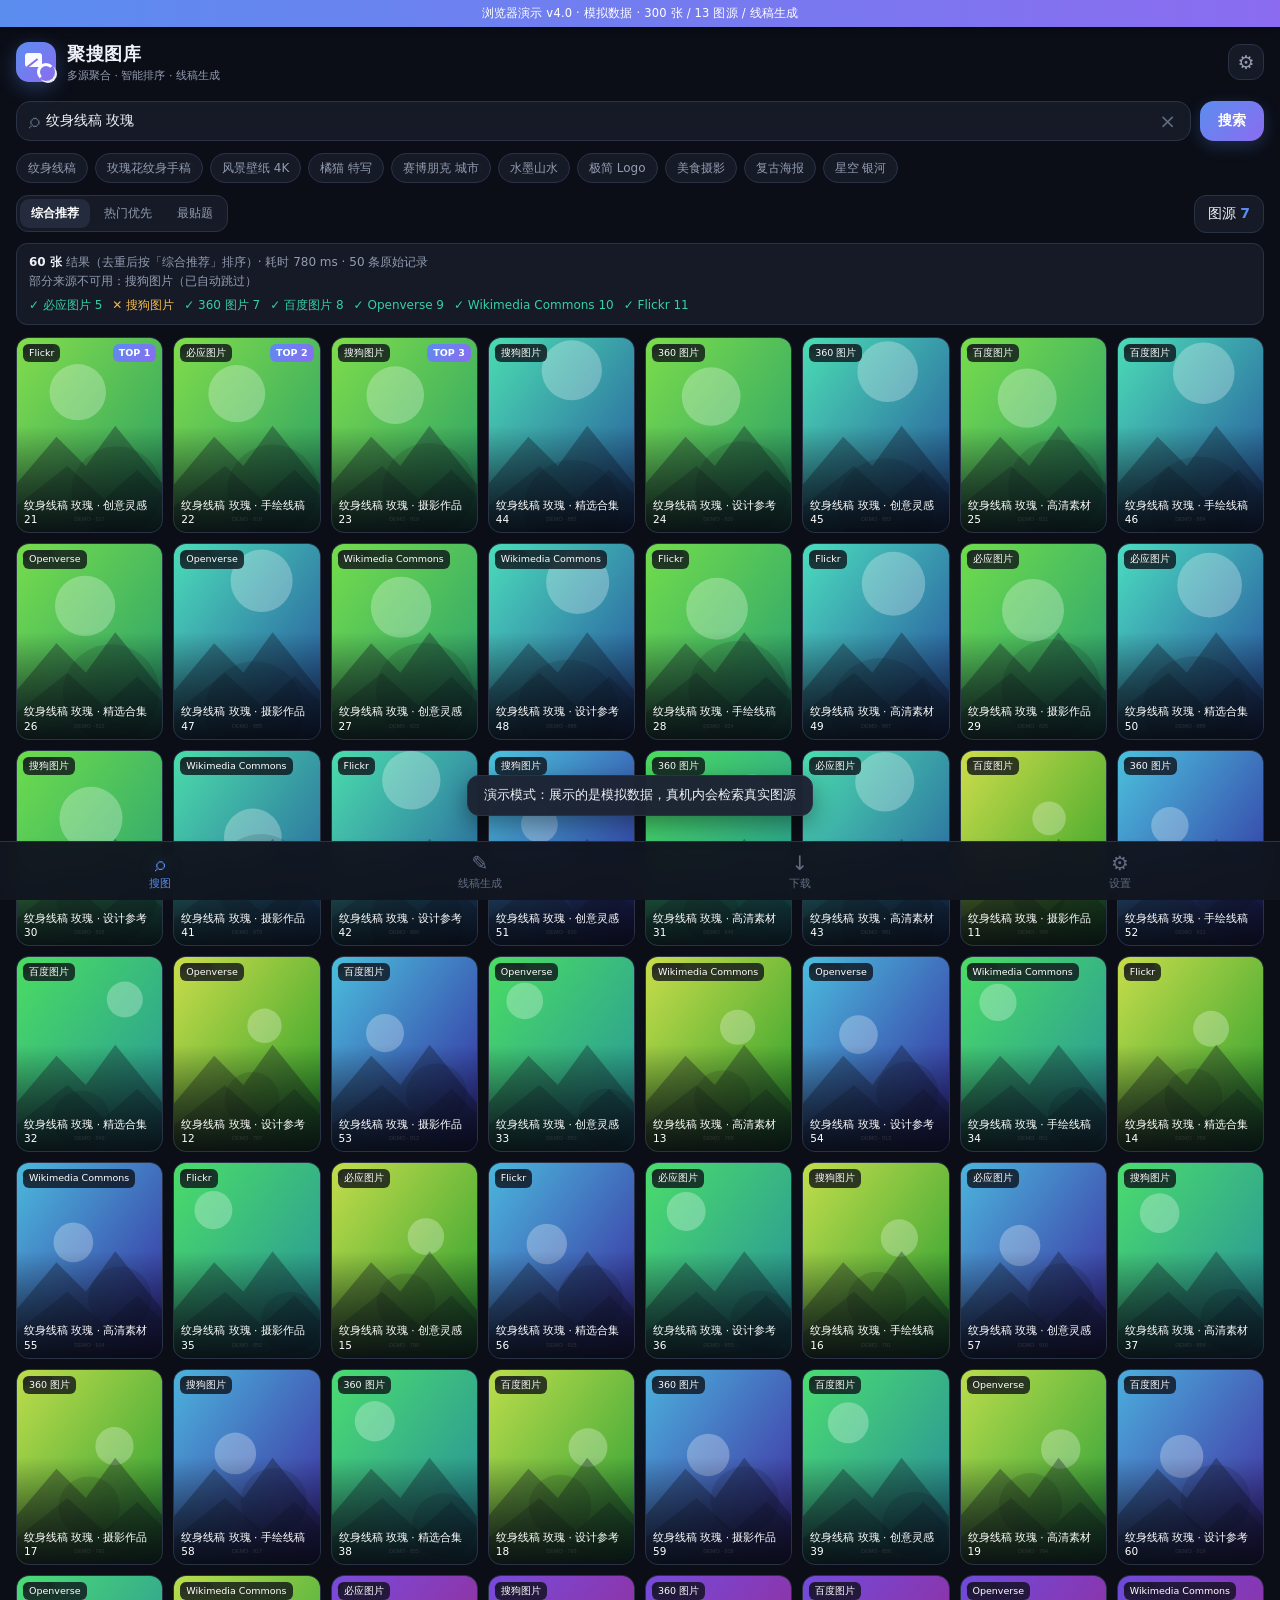
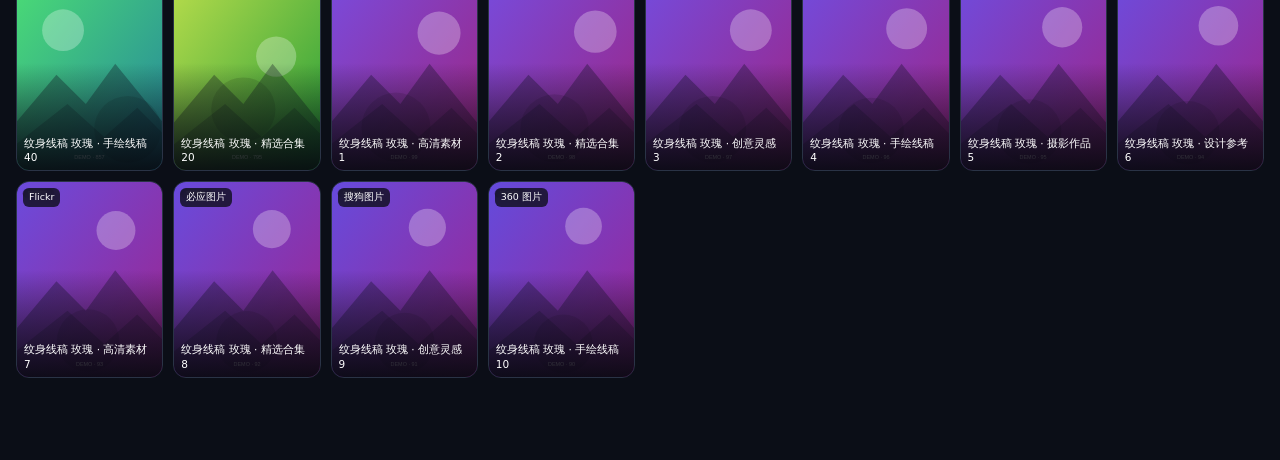
==== commit 4883a18f: "聚搜图库 v4.0.0：移除三套旧线稿工具，完整复刻「线稿生成」并统一美化 UI 配色" ====
--- a/preview.html
+++ b/preview.html
@@ -3,14 +3,19 @@
 <head>
 <meta charset="utf-8">
 <meta name="viewport" content="width=device-width, initial-scale=1, maximum-scale=1, user-scalable=no, viewport-fit=cover">
-<meta name="theme-color" content="#0E1016">
+<meta name="theme-color" content="#0A0D14">
 <title>聚搜图库 · 多源图片聚合搜索</title>
 <style>
+/* ============================================================
+ * 聚搜图库 v4.0 · 统一视觉体系
+ * 配色：深空蓝底 + 蓝紫渐变强调，搜索与工具页风格统一
+ * ============================================================ */
 :root{
-  --bg:#0E1016; --surface:#171A22; --surface2:#1E2230; --line:#2A2F3D;
-  --text:#EAECF2; --muted:#8B93A7; --dim:#626B80;
-  --accent:#FF5C8A; --accent2:#6C7CFF; --ok:#3DD68C; --warn:#FFB454;
-  --grad:linear-gradient(135deg,#FF5C8A 0%,#7C6CFF 100%);
+  --bg:#0B0E17; --surface:#151A26; --surface2:#1D2433; --surface3:#232B3C; --line:#2A3346;
+  --text:#EEF1F7; --muted:#939CB0; --dim:#626C82;
+  --accent:#5B8DEF; --accent2:#8B6CF0; --ok:#35D0A5; --warn:#F5B94A;
+  --grad:linear-gradient(135deg,#5B8DEF 0%,#8B6CF0 100%);
+  --grad-soft:linear-gradient(135deg,rgba(91,141,239,.16),rgba(139,108,240,.16));
   --safe-b:env(safe-area-inset-bottom,0px);
   --safe-t:env(safe-area-inset-top,0px);
 }
@@ -29,54 +34,54 @@
 .topbar{display:flex;align-items:center;justify-content:space-between;
   padding:calc(14px + var(--safe-t)) 16px 10px;gap:12px}
 .brand{display:flex;align-items:center;gap:11px;min-width:0}
-.logo{width:38px;height:38px;border-radius:12px;background:var(--grad);position:relative;flex:none;
-  box-shadow:0 6px 18px rgba(124,108,255,.28)}
-.logo:before{content:"";position:absolute;left:8px;top:10px;width:16px;height:13px;border-radius:3px;
-  background:rgba(255,255,255,.95)}
-.logo:after{content:"";position:absolute;left:20px;top:20px;width:11px;height:11px;border-radius:50%;
+.logo{width:40px;height:40px;border-radius:13px;background:var(--grad);position:relative;flex:none;
+  box-shadow:0 6px 20px rgba(91,141,239,.32)}
+.logo:before{content:"";position:absolute;left:9px;top:11px;width:17px;height:14px;border-radius:3px;
+  background:rgba(255,255,255,.96)}
+.logo:after{content:"";position:absolute;left:21px;top:21px;width:12px;height:12px;border-radius:50%;
   border:3px solid #fff;border-right-color:transparent;border-bottom-color:transparent;
   box-shadow:2px 2px 0 0 rgba(255,255,255,.9)}
-.logo span{position:absolute;left:9px;top:19px;width:12px;height:2px;background:#7C6CFF;transform:rotate(-38deg)}
+.logo span{position:absolute;left:10px;top:20px;width:13px;height:2px;background:var(--accent2);transform:rotate(-38deg)}
 .brand-text h1{margin:0;font-size:18px;font-weight:700;letter-spacing:.5px}
 .brand-text p{margin:1px 0 0;font-size:11px;color:var(--muted)}
 .icon-btn{width:36px;height:36px;border-radius:12px;background:var(--surface);color:var(--muted);
-  font-size:19px;line-height:1;display:grid;place-items:center;flex:none}
+  font-size:19px;line-height:1;display:grid;place-items:center;flex:none;border:1px solid var(--line)}
 .icon-btn:active{background:var(--surface2)}
 
 /* ---------- 搜索 ---------- */
 .searchbar{display:flex;gap:9px;padding:6px 16px 4px}
 .input-wrap{flex:1;display:flex;align-items:center;background:var(--surface);border:1px solid var(--line);
   border-radius:14px;padding:0 10px 0 12px;min-width:0;transition:border-color .2s}
-.input-wrap:focus-within{border-color:var(--accent2)}
+.input-wrap:focus-within{border-color:var(--accent)}
 .search-ico{color:var(--dim);font-size:21px;margin-right:6px}
 .input-wrap input{flex:1;min-width:0;background:none;border:0;outline:none;padding:11px 0;font-size:14px}
 .input-wrap input::placeholder{color:var(--dim)}
 .clear{color:var(--dim);font-size:20px;padding:0 4px;line-height:1}
 .btn-primary{background:var(--grad);color:#fff;font-weight:600;border-radius:14px;padding:0 18px;
-  white-space:nowrap;box-shadow:0 5px 16px rgba(255,92,138,.22)}
-.btn-primary:active{opacity:.85}
+  white-space:nowrap;box-shadow:0 5px 16px rgba(91,141,239,.24)}
+.btn-primary:active{opacity:.85;transform:translateY(1px)}
 .btn-ghost{background:var(--surface);border:1px solid var(--line);color:var(--text);
   border-radius:12px;padding:9px 13px;white-space:nowrap}
 .btn-ghost:active{background:var(--surface2)}
-.btn-outline{background:transparent;border:1px solid var(--line);color:var(--text);
+.btn-outline{background:transparent;border:1px solid var(--accent);color:var(--accent);
   border-radius:12px;padding:11px 16px}
-.btn-outline:active{background:var(--surface)}
+.btn-outline:active{background:var(--grad-soft)}
 .btn-primary.wide,.btn-outline.wide,.btn-ghost.wide{width:100%;padding:12px 16px}
 .btn-ghost.small{padding:6px 11px;font-size:12px}
-.btn-primary:disabled,.btn-ghost:disabled{opacity:.5}
+.btn-primary:disabled,.btn-ghost:disabled{opacity:.4;cursor:default}
 
 .hotwords{display:flex;gap:7px;overflow-x:auto;padding:8px 16px 2px;scrollbar-width:none}
 .hotwords::-webkit-scrollbar{display:none}
 .hotwords span{flex:none;background:var(--surface);border:1px solid var(--line);color:var(--muted);
   padding:5px 11px;border-radius:20px;font-size:12px}
-.hotwords span:active{color:var(--text);border-color:var(--accent2)}
+.hotwords span:active{color:var(--text);border-color:var(--accent)}
 
 .filter-row{display:flex;align-items:center;justify-content:space-between;gap:8px;padding:10px 16px 8px}
 .sort-tabs{display:flex;gap:3px;background:var(--surface);border:1px solid var(--line);
   border-radius:12px;padding:3px;min-width:0;overflow-x:auto;scrollbar-width:none}
 .sort-tabs::-webkit-scrollbar{display:none}
 .sort-tabs button{padding:6px 11px;border-radius:9px;color:var(--muted);font-size:12px;white-space:nowrap}
-.sort-tabs button.active{background:var(--surface2);color:#fff;font-weight:600}
+.sort-tabs button.active{background:var(--surface3);color:#fff;font-weight:600}
 #srcCount{color:var(--accent);font-weight:700}
 
 .status{margin:2px 16px 8px;padding:9px 12px;border-radius:11px;background:var(--surface);
@@ -99,7 +104,7 @@
   border-radius:6px;padding:2px 6px;font-size:9.5px;color:#fff}
 .card .rank{position:absolute;right:6px;top:6px;background:var(--grad);border-radius:6px;
   padding:2px 6px;font-size:9.5px;color:#fff;font-weight:700}
-.card .fallback{position:absolute;inset:0;display:grid;place-items:center;color:var(--dim);font-size:11px}
+.card .fallback{position:absolute;inset:0;display:grid;place-items:center;color:var(--dim);font-size:11px;text-align:center;padding:4px}
 .card:active{transform:scale(.985)}
 
 .loading{text-align:center;padding:52px 20px;color:var(--muted)}
@@ -114,22 +119,23 @@
 .empty p{font-size:12.5px;line-height:1.7;margin:0;color:var(--dim)}
 .empty.small{padding:44px 20px}
 
-/* ---------- 底部导航 ---------- */
+/* ---------- 底部导航（4 项） ---------- */
 .tabbar{position:fixed;left:0;right:0;bottom:0;z-index:30;display:flex;
-  background:rgba(20,23,31,.96);backdrop-filter:blur(14px);border-top:1px solid var(--line);
+  background:rgba(17,21,32,.96);backdrop-filter:blur(14px);border-top:1px solid var(--line);
   padding-bottom:var(--safe-b)}
-.tabbar button{flex:1;padding:9px 0 8px;display:flex;flex-direction:column;align-items:center;gap:2px;
-  color:var(--dim);font-size:10.5px}
-.tabbar button i{font-style:normal;font-size:19px;line-height:1.15}
+.tabbar button{flex:1;padding:10px 0 9px;display:flex;flex-direction:column;align-items:center;gap:3px;
+  color:var(--dim);font-size:10.5px;transition:color .18s}
+.tabbar button i{font-style:normal;font-size:20px;line-height:1.1}
 .tabbar button.active{color:var(--accent)}
-.tabbar button.active i{filter:drop-shadow(0 0 8px rgba(255,92,138,.5))}
+.tabbar button.active i{filter:drop-shadow(0 0 8px rgba(91,141,239,.5))}
 
 /* ---------- 子页面 ---------- */
 .page{position:fixed;inset:0;z-index:20;background:var(--bg);overflow-y:auto;
   padding:calc(16px + var(--safe-t)) 16px calc(84px + var(--safe-b));overscroll-behavior:contain}
 .page-head{margin-bottom:16px}
-.page-head h2{margin:0;font-size:20px;font-weight:700}
-.page-head p{margin:4px 0 0;font-size:12px;color:var(--muted);line-height:1.6}
+.page-head h2{margin:0;font-size:21px;font-weight:700;
+  background:var(--grad);-webkit-background-clip:text;background-clip:text;-webkit-text-fill-color:transparent}
+.page-head p{margin:5px 0 0;font-size:12px;color:var(--muted);line-height:1.6}
 .panel{background:var(--surface);border:1px solid var(--line);border-radius:16px;
   margin-bottom:14px;overflow:hidden}
 .panel-title{padding:13px 15px;font-weight:600;font-size:13.5px;border-bottom:1px solid var(--line);
@@ -144,13 +150,14 @@
 .field small{display:block;color:var(--dim);font-size:11px;margin-top:6px;line-height:1.5}
 .field.row{display:flex;align-items:center;justify-content:space-between}
 .field.row>label{margin:0}
+.field-note{display:block;color:var(--dim);font-size:11px;margin:-8px 0 14px;line-height:1.5}
 .field input[type=text],.field input[type=password],.field select{width:100%;background:var(--bg);
   border:1px solid var(--line);border-radius:10px;padding:10px 11px;outline:none;font-size:13px}
-.field input:focus,.field select:focus{border-color:var(--accent2)}
+.field input:focus,.field select:focus{border-color:var(--accent)}
 .field select{appearance:none}
-input[type=range]{width:100%;height:4px;border-radius:4px;background:var(--line);appearance:none;outline:none;margin:6px 0}
-input[type=range]::-webkit-slider-thumb{appearance:none;width:18px;height:18px;border-radius:50%;
-  background:var(--accent);box-shadow:0 0 0 4px rgba(255,92,138,.18)}
+input[type=range]{width:100%;height:5px;border-radius:5px;background:var(--line);appearance:none;outline:none;margin:6px 0}
+input[type=range]::-webkit-slider-thumb{appearance:none;width:19px;height:19px;border-radius:50%;
+  background:var(--grad);box-shadow:0 0 0 4px rgba(91,141,239,.18),0 2px 6px rgba(0,0,0,.4);border:2px solid #fff}
 .seg{display:flex;gap:4px;background:var(--bg);border:1px solid var(--line);border-radius:10px;padding:3px}
 .seg button{flex:1;padding:8px;border-radius:8px;color:var(--muted);font-size:12.5px}
 .seg button.active{background:var(--grad);color:#fff;font-weight:600}
@@ -159,7 +166,7 @@
 .switch span{position:absolute;inset:0;background:var(--line);border-radius:20px;transition:.2s}
 .switch span:before{content:"";position:absolute;width:19px;height:19px;left:3px;top:3px;
   background:#fff;border-radius:50%;transition:.2s}
-.switch input:checked+span{background:var(--accent)}
+.switch input:checked+span{background:var(--grad)}
 .switch input:checked+span:before{transform:translateX(19px)}
 .note{font-size:11.5px;color:var(--dim);line-height:1.65;margin:0 0 14px}
 .dir-card{background:var(--bg);border:1px solid var(--line);border-radius:11px;padding:11px 12px;margin-bottom:12px}
@@ -170,32 +177,84 @@
 .about-row span{color:var(--muted)}
 .hint{font-size:11px;color:var(--dim);text-align:center;line-height:1.6;margin-top:14px}
 
-/* ---------- 线稿工作台 ---------- */
-.stencil-stage{position:relative;background:var(--surface);border:1px solid var(--line);
-  border-radius:16px;overflow:hidden;aspect-ratio:1/1;max-height:46vh;margin:0 auto 12px}
+/* ---------- 步骤指示 ---------- */
+.steps{display:flex;align-items:center;justify-content:center;margin:0 0 15px}
+.step{display:flex;flex-direction:column;align-items:center;gap:4px;color:var(--dim);font-size:10.5px;flex:none;transition:color .2s}
+.step b{width:26px;height:26px;border-radius:50%;display:grid;place-items:center;font-size:12px;
+  background:var(--surface);border:1px solid var(--line);transition:.2s}
+.step.active{color:var(--accent)}
+.step.active b{background:var(--grad);color:#fff;border-color:transparent;box-shadow:0 3px 10px rgba(91,141,239,.35)}
+.step.done{color:var(--ok)}
+.step.done b{background:rgba(53,208,165,.15);border-color:var(--ok);color:var(--ok)}
+.step-line{width:44px;height:1px;background:var(--line);margin:0 6px;align-self:flex-start;margin-top:13px}
+
+/* ---------- 线稿预览舞台 ---------- */
+.la-stage{position:relative;background:
+    linear-gradient(45deg,rgba(255,255,255,.035) 25%,transparent 25%,transparent 75%,rgba(255,255,255,.035) 75%),
+    linear-gradient(45deg,rgba(255,255,255,.035) 25%,transparent 25%,transparent 75%,rgba(255,255,255,.035) 75%),
+    var(--surface);
+    background-position:0 0,10px 10px;background-size:20px 20px;
+    border:1px solid var(--line);border-radius:18px;overflow:hidden;aspect-ratio:1/1;max-height:46vh;margin:0 auto 12px}
 .stage-inner{position:absolute;inset:0;display:grid;place-items:center;overflow:hidden}
 .stage-inner>img{width:100%;height:100%;object-fit:contain}
 .stage-placeholder{text-align:center;color:var(--muted);padding:20px}
-.ph-icon{font-size:40px;margin-bottom:8px}
+.ph-icon{font-size:42px;margin-bottom:10px;
+  background:var(--grad-soft);border:1px solid var(--line);width:72px;height:72px;border-radius:20px;
+  display:grid;place-items:center;margin:0 auto 12px;color:var(--accent)}
 .stage-placeholder h3{margin:0 0 6px;font-size:15px;color:var(--text)}
 .stage-placeholder p{margin:0;font-size:11.5px;color:var(--dim)}
 .compare{position:absolute;inset:0;overflow:hidden}
 .compare img{position:absolute;inset:0;width:100%;height:100%;object-fit:contain}
-#stCompareB{clip-path:inset(0 0 0 50%)}
+#laCompareB{clip-path:inset(0 0 0 50%)}
 .compare-line{position:absolute;top:0;bottom:0;left:50%;width:2px;background:#fff;
   box-shadow:0 0 8px rgba(0,0,0,.6);transform:translateX(-1px);pointer-events:none}
 .compare-line span{position:absolute;top:50%;left:50%;transform:translate(-50%,-50%);
-  width:34px;height:34px;border-radius:50%;background:#fff;color:#111;display:grid;place-items:center;
-  font-size:16px;font-weight:700;pointer-events:auto}
-.stage-badge{position:absolute;top:9px;right:9px;background:rgba(12,14,22,.8);border-radius:7px;
-  padding:3px 9px;font-size:11px}
+  width:36px;height:36px;border-radius:50%;background:#fff;color:#111;display:grid;place-items:center;
+  font-size:17px;font-weight:700;pointer-events:auto;box-shadow:0 2px 10px rgba(0,0,0,.5)}
+.stage-badge{position:absolute;top:9px;right:9px;background:rgba(11,14,23,.82);border:1px solid var(--line);
+  border-radius:7px;padding:3px 9px;font-size:11px;color:var(--muted)}
+.stage-hint{position:absolute;bottom:8px;left:50%;transform:translateX(-50%);
+  background:rgba(11,14,23,.82);border:1px solid var(--line);border-radius:7px;padding:3px 9px;
+  font-size:10px;color:var(--muted);white-space:nowrap}
 .view-modes{display:flex;gap:5px;background:var(--surface);border:1px solid var(--line);
   border-radius:12px;padding:3px;margin-bottom:12px}
-.view-modes button{flex:1;padding:8px;border-radius:9px;color:var(--muted);font-size:12.5px}
+.view-modes button{flex:1;padding:8px;border-radius:9px;color:var(--muted);font-size:12.5px;transition:.18s}
 .view-modes button.active{background:var(--grad);color:#fff;font-weight:600}
-.stencil-actions{display:flex;gap:9px;margin-bottom:14px}
-.stencil-actions button{flex:1;padding:12px}
-.stencil-actions.bottom{margin-top:14px}
+.la-actions{display:flex;gap:9px;margin-bottom:14px}
+.la-actions button{flex:1;padding:12px}
+.la-actions.bottom{margin-top:14px}
+
+/* ---------- 五种模式网格 ---------- */
+.mode-grid{display:grid;grid-template-columns:repeat(2,1fr);gap:8px}
+.mode-grid button{text-align:left;background:var(--bg);border:1px solid var(--line);
+  border-radius:12px;padding:11px 12px;transition:.18s}
+.mode-grid button b{display:block;font-size:13px;margin-bottom:3px;color:var(--text)}
+.mode-grid button small{display:block;font-size:10.5px;color:var(--dim);line-height:1.4}
+.mode-grid button:nth-child(5){grid-column:1/-1}
+.mode-grid button.active{background:var(--grad-soft);border-color:var(--accent)}
+.mode-grid button.active b{color:var(--accent)}
+
+/* ---------- 裁剪选区层 ---------- */
+.crop-layer{position:fixed;inset:0;z-index:60;background:var(--bg);display:flex;flex-direction:column}
+.crop-top{display:flex;align-items:center;justify-content:space-between;
+  padding:calc(10px + var(--safe-t)) 14px 8px;font-size:12.5px;color:var(--muted)}
+.crop-text{color:var(--accent);font-size:12.5px;padding:8px}
+.crop-canvas-wrap{flex:1;min-height:0;position:relative;display:grid;place-items:center;overflow:hidden;padding:0 12px}
+#cropCanvas{max-width:100%;max-height:100%;touch-action:none}
+.crop-box{position:absolute;border:2px solid var(--accent);
+  box-shadow:0 0 0 9999px rgba(4,6,12,.62);touch-action:none}
+.crop-box .h{position:absolute;width:20px;height:20px;background:#fff;border:2px solid var(--accent);border-radius:4px}
+.crop-box .h.tl{left:-11px;top:-11px;cursor:nwse-resize}
+.crop-box .h.tr{right:-11px;top:-11px;cursor:nesw-resize}
+.crop-box .h.bl{left:-11px;bottom:-11px;cursor:nesw-resize}
+.crop-box .h.br{right:-11px;bottom:-11px;cursor:nwse-resize}
+.crop-box .third{position:absolute;background:rgba(255,255,255,.32);pointer-events:none}
+.crop-box .third.v1,.crop-box .third.v2{top:0;bottom:0;width:1px}
+.crop-box .third.v1{left:33.33%}.crop-box .third.v2{left:66.66%}
+.crop-box .third.h1,.crop-box .third.h2{left:0;right:0;height:1px}
+.crop-box .third.h1{top:33.33%}.crop-box .third.h2{top:66.66%}
+.crop-bottom{display:flex;gap:10px;padding:12px 16px calc(16px + var(--safe-b))}
+.crop-bottom button{flex:1;padding:13px}
 
 /* ---------- 下载记录 ---------- */
 .dl-list{display:flex;flex-direction:column;gap:9px;margin-bottom:14px}
@@ -226,7 +285,7 @@
 .src-row b{display:block;font-size:12.5px}
 .src-row small{color:var(--dim);font-size:10.5px}
 .src-row .pill{font-size:9.5px;padding:2px 6px;border-radius:5px;background:var(--surface2);color:var(--muted)}
-.src-row .pill.key{background:rgba(255,180,84,.15);color:var(--warn)}
+.src-row .pill.key{background:rgba(245,185,74,.15);color:var(--warn)}
 .src-row input[type=checkbox]{appearance:none;width:20px;height:20px;border:2px solid var(--line);
   border-radius:6px;flex:none;position:relative}
 .src-row input[type=checkbox]:checked{background:var(--accent);border-color:var(--accent)}
@@ -234,7 +293,7 @@
   place-items:center;color:#fff;font-size:13px;font-weight:700}
 
 /* ---------- 查看器 ---------- */
-.viewer{position:fixed;inset:0;z-index:50;background:#08090D;display:flex;flex-direction:column}
+.viewer{position:fixed;inset:0;z-index:50;background:#070910;display:flex;flex-direction:column}
 .viewer-top{display:flex;align-items:center;justify-content:space-between;
   padding:calc(10px + var(--safe-t)) 14px 6px}
 .viewer-top .icon-btn{background:rgba(255,255,255,.08);color:#fff}
@@ -247,20 +306,21 @@
 .nav-arrow{position:absolute;top:50%;transform:translateY(-50%);width:38px;height:56px;
   border-radius:10px;background:rgba(255,255,255,.09);color:#fff;font-size:26px;z-index:2}
 .nav-arrow.prev{left:6px}.nav-arrow.next{right:6px}
-.viewer-info{padding:12px 16px calc(16px + var(--safe-b));background:rgba(18,20,28,.96);
+.viewer-info{padding:12px 16px calc(16px + var(--safe-b));background:rgba(17,21,32,.96);
   border-top:1px solid var(--line)}
 .viewer-info h3{margin:0 0 7px;font-size:13.5px;font-weight:600;white-space:nowrap;
   overflow:hidden;text-overflow:ellipsis}
 .v-meta{display:flex;flex-wrap:wrap;gap:8px;align-items:center;font-size:11px;color:var(--dim)}
-.tag{background:rgba(108,124,255,.18);color:#A9B4FF;border-radius:5px;padding:2px 7px;font-size:10.5px}
+.tag{background:rgba(91,141,239,.18);color:#A9C4FF;border-radius:5px;padding:2px 7px;font-size:10.5px}
 .score-row{display:flex;gap:16px;margin:10px 0 12px;font-size:11px;color:var(--muted)}
 .score-row b{color:var(--accent);font-size:13px}
-.viewer-actions{display:flex;gap:8px}
-.viewer-actions button{flex:1;padding:11px 8px;font-size:12.5px}
+.viewer-actions{display:flex;gap:8px;flex-wrap:wrap}
+.viewer-actions button{padding:11px 8px;font-size:12.5px;flex:1 1 44%}
+.viewer-actions .btn-primary{flex:1 1 100%}
 
 /* ---------- toast / busy ---------- */
 .toast{position:fixed;left:50%;bottom:calc(84px + var(--safe-b));transform:translateX(-50%) translateY(10px);
-  background:rgba(30,34,48,.97);border:1px solid var(--line);color:var(--text);
+  background:rgba(29,36,51,.98);border:1px solid var(--line);color:var(--text);
   padding:10px 16px;border-radius:12px;font-size:12.5px;z-index:80;opacity:0;pointer-events:none;
   transition:.25s;max-width:84vw;text-align:center;box-shadow:0 8px 24px rgba(0,0,0,.4)}
 .toast.show{opacity:1;transform:translateX(-50%) translateY(0)}
@@ -268,67 +328,15 @@
   flex-direction:column;align-items:center;justify-content:center;gap:14px;font-size:12.5px;color:var(--muted)}
 .busy .spinner{width:40px;height:40px}
 
-
-/* ============================================================
- * v2.0 · 双线稿工具：切换器 / 秒变线稿 iframe 工具页
- * ============================================================ */
-.tabbar button{font-size:10px;padding:9px 2px 8px}
-.tabbar button span{white-space:nowrap;letter-spacing:-.2px}
-
-.tool-switch{display:flex;gap:6px;background:var(--surface2);border:1px solid var(--line);
-  border-radius:12px;padding:4px;margin-bottom:10px}
-.tool-switch button{flex:1;padding:9px 6px;border-radius:9px;font-size:12px;color:var(--muted);
-  white-space:nowrap;transition:.18s}
-.tool-switch button.active{background:var(--grad);color:#fff;font-weight:600;
-  box-shadow:0 4px 14px rgba(124,108,255,.28)}
-.tool-note{margin:0 0 14px;font-size:11px;color:var(--dim);line-height:1.6}
-
-#pageMiaobian{display:flex;flex-direction:column;overflow:hidden;
-  padding-left:0;padding-right:0;padding-bottom:calc(58px + var(--safe-b))}
-.mb-head{flex:none;padding:0 16px 10px}
-.mb-head .page-head{margin-bottom:10px}
-.mb-quick{display:flex;align-items:center;gap:8px;flex-wrap:wrap;margin-top:10px}
-.mb-tip{font-size:10.5px;color:var(--dim);flex:1 1 100%;line-height:1.5}
-#mbFrame{flex:1;min-height:0;width:100%;border:0;display:block;background:#08090c}
-
-/* 查看器 4 个动作按钮改为两行排布 */
-.viewer-actions{flex-wrap:wrap}
-.viewer-actions button{flex:1 1 44%;min-width:0}
-
-
-/* ============================================================
- * v3.0 · 三线稿工具：6 导航 / 3 切换器 / 5 查看器按钮 / 色卡
- * （追加在文件末尾，覆盖 v2 的同名规则）
- * ============================================================ */
-.tabbar button{font-size:9.5px;padding:9px 1px 8px}
-.tabbar button i{font-size:17px;line-height:1.1}
-.tabbar button span{white-space:nowrap;letter-spacing:-.4px}
-
-.tool-switch{gap:4px;padding:3px}
-.tool-switch button{font-size:11px;padding:9px 2px;letter-spacing:-.3px}
-
-.viewer-actions button{flex:1 1 30%;min-width:0;font-size:11.5px;padding:11px 4px}
-
-.algo-note{display:block;color:var(--dim);font-size:11px;line-height:1.5;margin-top:9px}
-.swatch-title{font-size:11.5px;color:var(--muted);margin:12px 0 7px}
-.swatch-grid{display:grid;grid-template-columns:repeat(4,1fr);gap:7px}
-.swatch{height:52px;border-radius:9px;border:1px solid rgba(255,255,255,.14);
-  display:flex;align-items:flex-end;justify-content:center;padding:4px 2px;overflow:hidden}
-.swatch span{font-size:9px;font-weight:700;color:#fff;background:rgba(0,0,0,.55);
-  border-radius:4px;padding:1px 4px;letter-spacing:-.2px;white-space:nowrap}
-.swatch-empty{grid-column:1/-1;font-size:11px;color:var(--dim);padding:6px 0}
-#pageLineart .stencil-stage{max-height:44vh}
-
 </style>
 
 <style>
 .demo-banner{position:fixed;top:0;left:0;right:0;z-index:100;
-  background:linear-gradient(90deg,#FF5C8A,#7C6CFF);color:#fff;font-size:11.5px;
+  background:linear-gradient(90deg,#5B8DEF,#8B6CF0);color:#fff;font-size:11.5px;
   text-align:center;padding:5px 10px;letter-spacing:.2px;box-shadow:0 2px 10px rgba(0,0,0,.35)}
 body{padding-top:26px}
 .page{padding-top:calc(42px + var(--safe-t))}
-#pageMiaobian{padding-top:calc(42px + var(--safe-t))}
-#pageLineart{padding-top:calc(42px + var(--safe-t))}
+.crop-layer{padding-top:26px}
 .viewer{top:26px}
 </style>
 </head>
@@ -338,7 +346,7 @@
   <header class="topbar">
     <div class="brand">
       <div class="logo"><span></span></div>
-      <div class="brand-text"><h1>聚搜图库</h1><p>多源聚合 · 智能排序 · 三线稿工具</p></div>
+      <div class="brand-text"><h1>聚搜图库</h1><p>多源聚合 · 智能排序 · 线稿生成</p></div>
     </div>
     <button id="btnTopSettings" class="icon-btn" aria-label="设置">⚙</button>
   </header>
@@ -374,127 +382,38 @@
   </div>
 
   <div id="empty" class="empty">
-    <div class="empty-art">🖼️</div>
+    <div class="empty-art">⌕</div>
     <h2>输入内容，开始聚合搜图</h2>
     <p>一次搜索同时检索必应、搜狗、360、百度、Openverse 等 13 个来源，<br>最多聚合 300 张，按「热门 + 贴题」排序展示。</p>
   </div>
-
 </div>
 
 <!-- 导航栏放在 #app 之外：切换子页面时 #app 整体隐藏，导航仍保持可见 -->
 <nav class="tabbar" id="tabbar">
   <button data-tab="search" class="active"><i>⌕</i><span>搜图</span></button>
-  <button data-tab="stencil"><i>✒</i><span>纹身线稿</span></button>
-  <button data-tab="miaobian"><i>✎</i><span>秒变线稿</span></button>
-  <button data-tab="lineart"><i>◈</i><span>图转线稿</span></button>
+  <button data-tab="lineart"><i>✎</i><span>线稿生成</span></button>
   <button data-tab="downloads"><i>↓</i><span>下载</span></button>
   <button data-tab="settings"><i>⚙</i><span>设置</span></button>
 </nav>
 
-<!-- ============ 线稿工作台 A（复刻「纹身线稿大师」） ============ -->
-<section id="pageStencil" class="page hidden">
-  <div class="page-head"><h2>纹身线稿工作台</h2><p>复刻「纹身线稿大师」· 图片一键转「纯白底 + 纯黑线」转印底稿 · 本机离线处理</p></div>
-
-  <div class="tool-switch">
-    <button data-tool="stencil" class="active">✒ 纹身线稿</button>
-    <button data-tool="miaobian">✎ 秒变线稿</button>
-    <button data-tool="lineart">◈ 图转线稿</button>
-  </div>
-  <p class="tool-note">三套线稿工具均已完整复刻，想用哪个点哪个；搜索结果也可一键送进任意一个。</p>
-
-  <div class="stencil-stage" id="stStage">
-    <div class="stage-inner" id="stStageInner">
-      <img id="stOriginal" alt="原图">
-      <img id="stResult" class="hidden" alt="线稿">
-      <div id="stCompare" class="compare hidden">
-        <img id="stCompareA" alt="原图对比">
-        <img id="stCompareB" alt="线稿对比">
-        <div class="compare-line" id="stCompareLine"><span>⇆</span></div>
-      </div>
-      <div class="stage-placeholder" id="stPlaceholder">
-        <div class="ph-icon">✒</div>
-        <h3>选择一张图片开始</h3>
-        <p>可用相册图片，或把搜到的图片「一键转线稿」</p>
-      </div>
-    </div>
-    <div class="stage-badge hidden" id="stBadge">原图</div>
-  </div>
-
-  <div class="view-modes" id="stModes">
-    <button data-mode="original">原图</button>
-    <button data-mode="result" class="active">线稿</button>
-    <button data-mode="compare">对比</button>
-  </div>
-
-  <div class="stencil-actions">
-    <button id="btnPick" class="btn-primary">选择图片</button>
-    <button id="btnFromSearch" class="btn-ghost">从搜索结果选</button>
-  </div>
-
-  <div class="panel">
-    <div class="panel-title">高级设置 <span id="stAdvToggle">收起 ▴</span></div>
-    <div id="stAdv" class="panel-body">
-      <div class="field">
-        <label>线条预设</label>
-        <div class="seg" id="stPreset">
-          <button data-v="0">细线</button><button data-v="1" class="active">标准</button><button data-v="2">浓线</button>
-        </div>
-      </div>
-      <div class="field">
-        <label>线条强度 <b id="stStrengthVal">50</b></label>
-        <input type="range" id="stStrength" min="0" max="100" value="50">
-        <small>决定整体线条显现多少</small>
-      </div>
-      <div class="field">
-        <label>细节保留 <b id="stDetailVal">50</b></label>
-        <input type="range" id="stDetail" min="0" max="100" value="50">
-        <small>控制胡须、睫毛、斑点等细小笔画是否保留；0 极简，100 极精细</small>
-      </div>
-      <div class="field row">
-        <label>深色背景净化</label>
-        <label class="switch"><input type="checkbox" id="stClean" checked><span></span></label>
-      </div>
-      <button id="btnRegen" class="btn-outline">重新生成线稿</button>
-    </div>
-  </div>
-
-  <div class="stencil-actions bottom">
-    <button id="btnSaveStencil" class="btn-primary">保存 PNG</button>
-    <button id="btnShareStencil" class="btn-ghost">分享</button>
-  </div>
-  <div id="stStatus" class="hint">算法移植自开源项目「纹身线稿大师」，全部计算在本机完成，不上传图片。</div>
-</section>
-
-<!-- ============ 线稿工作台 B（复刻「秒变线稿」） ============ -->
-<section id="pageMiaobian" class="page hidden">
-  <div class="mb-head">
-    <div class="page-head"><h2>秒变线稿工作台</h2><p>复刻「秒变线稿」· 4 种描线算法 · 6 组预设 · 批量 ZIP · DPI 输出</p></div>
-    <div class="tool-switch">
-      <button data-tool="stencil">✒ 纹身线稿</button>
-      <button data-tool="miaobian" class="active">✎ 秒变线稿</button>
-      <button data-tool="lineart">◈ 图转线稿</button>
-    </div>
-    <div class="mb-quick">
-      <button id="btnMbPick" class="btn-ghost small">从相册选图</button>
-      <button id="btnFromSearchMb" class="btn-ghost small">从搜索结果选</button>
-      <span class="mb-tip">导出统一保存到「设置 → 下载目录」</span>
-    </div>
-  </div>
-  <iframe id="mbFrame" title="秒变线稿" data-src="/miaobian.html"></iframe>
-</section>
-
-<!-- ============ 线稿工作台 C（复刻「图转线稿」） ============ -->
+<!-- ============ 线稿生成工作台（复刻「线稿生成 LineArt Generator」） ============ -->
 <section id="pageLineart" class="page hidden">
-  <div class="page-head"><h2>图转线稿工作台</h2><p>复刻「图转线稿」· 智能线稿 / 经典勾线双算法 · 纯白底纯黑线 · 镜像转印 · 色卡提取</p></div>
-
-  <div class="tool-switch">
-    <button data-tool="stencil">✒ 纹身线稿</button>
-    <button data-tool="miaobian">✎ 秒变线稿</button>
-    <button data-tool="lineart" class="active">◈ 图转线稿</button>
-  </div>
-  <p class="tool-note">导入即自动出稿。算法移植自开源项目「图转线稿」（MIT），全部本机计算，不上传图片。</p>
-
-  <div class="stencil-stage" id="laStage">
+  <div class="page-head">
+    <h2>线稿生成</h2>
+    <p>照片一键转纹身级线描底稿 · 纯白底色 · 同尺寸对比 · 完全离线</p>
+  </div>
+
+  <!-- 步骤指示 -->
+  <div class="steps" id="laSteps">
+    <div class="step active" data-step="1"><b>1</b><span>选图</span></div>
+    <div class="step-line"></div>
+    <div class="step" data-step="2"><b>2</b><span>裁剪</span></div>
+    <div class="step-line"></div>
+    <div class="step" data-step="3"><b>3</b><span>生成</span></div>
+  </div>
+
+  <!-- 预览舞台：原图 / 线稿 / 同尺寸拖动对比 -->
+  <div class="la-stage" id="laStage">
     <div class="stage-inner">
       <img id="laOriginal" alt="原图">
       <img id="laResult" class="hidden" alt="线稿">
@@ -504,12 +423,13 @@
         <div class="compare-line" id="laCompareLine"><span>⇆</span></div>
       </div>
       <div class="stage-placeholder" id="laPlaceholder">
-        <div class="ph-icon">◈</div>
+        <div class="ph-icon">✎</div>
         <h3>选择一张图片开始</h3>
-        <p>白底黑线，可直接作为纹身转印打印机底稿</p>
+        <p>支持相册图片，也可把搜到的图片一键送入</p>
       </div>
     </div>
     <div class="stage-badge hidden" id="laBadge">线稿</div>
+    <div class="stage-hint hidden" id="laHint">长按看原图 · 拖动分割线对比</div>
   </div>
 
   <div class="view-modes" id="laModes">
@@ -518,68 +438,86 @@
     <button data-mode="compare">对比</button>
   </div>
 
-  <div class="stencil-actions">
+  <div class="la-actions">
     <button id="btnLaPick" class="btn-primary">选择图片</button>
     <button id="btnFromSearchLa" class="btn-ghost">从搜索结果选</button>
-  </div>
-
+    <button id="btnLaCrop" class="btn-ghost" disabled>裁剪选区</button>
+  </div>
+
+  <!-- 五种线稿模式 -->
   <div class="panel">
-    <div class="panel-title">描线算法</div>
+    <div class="panel-title">线稿模式 <span>切换自动载入推荐参数</span></div>
     <div class="panel-body">
-      <div class="seg" id="laAlgo">
-        <button data-v="0" class="active">智能线稿</button><button data-v="1">经典勾线</button>
+      <div class="mode-grid" id="laModes5">
+        <button data-v="0"><b>精细白描</b><small>细线·高细节·闭合轮廓</small></button>
+        <button data-v="1" class="active"><b>标准线稿</b><small>均衡干净·首选推荐</small></button>
+        <button data-v="2"><b>粗犷轮廓</b><small>粗线·忽略细节·剪影</small></button>
+        <button data-v="3"><b>素描排线</b><small>XDoG·明暗排线质感</small></button>
+        <button data-v="4"><b>黑白块面</b><small>自适应阈值·剪影块面</small></button>
       </div>
-      <small class="algo-note">智能：DoG + Sobel + 色差三路融合，适合照片与插画；经典：复刻 color-card 的相邻像素 RGB 色距勾线。</small>
     </div>
   </div>
 
+  <!-- 调节参数 -->
   <div class="panel">
-    <div class="panel-title">调节项 <span>改完自动重新生成</span></div>
+    <div class="panel-title">调节参数 <span>滑动实时预览</span></div>
     <div class="panel-body">
       <div class="field">
-        <label>灵敏度 <b id="laSensVal">50</b></label>
-        <input type="range" id="laSens" min="0" max="100" value="50">
-        <small>边缘检出的敏感程度，越高越容易抓到弱边缘（照片 50–70，线条画 40–50）</small>
+        <label>细节保留 <b id="laDetailVal">55</b></label>
+        <input type="range" id="laDetail" min="1" max="100" value="55">
+        <small>越高保留越多细节，背景纹理也会变多；越低越平滑</small>
       </div>
       <div class="field">
-        <label>浓度（墨量） <b id="laDensityVal">50</b>%</label>
-        <input type="range" id="laDensity" min="0" max="100" value="50">
-        <small>越高越多弱边缘被画成黑线；白底保护始终生效，底色不会变脏</small>
+        <label>线条粗细 <b id="laThickVal">1</b></label>
+        <input type="range" id="laThick" min="0" max="5" value="1">
+        <small>控制线条加粗程度，0 为最细</small>
       </div>
       <div class="field">
-        <label>线条粗细 <b id="laWidthVal">1</b>×</label>
-        <input type="range" id="laWidth" min="1" max="5" value="1">
-        <small>逐档做 3×3 形态学膨胀，每档约 +2px</small>
+        <label>线条浓度 <b id="laInkVal">50</b></label>
+        <input type="range" id="laInk" min="1" max="100" value="50">
+        <small>越高线条越多越浓，越低只保留强边缘</small>
       </div>
-      <div class="field row"><label>纯黑白（100% 二值输出）</label>
-        <label class="switch"><input type="checkbox" id="laPureBW" checked><span></span></label></div>
-      <div class="field row"><label>镜像转印（水平翻转）</label>
-        <label class="switch"><input type="checkbox" id="laMirror"><span></span></label></div>
-      <div class="field row"><label>反色（黑底白线）</label>
+      <div class="field">
+        <label>背景净化 <b id="laCleanVal">50</b></label>
+        <input type="range" id="laClean" min="0" max="100" value="50">
+        <small>删除孤立小杂点、碎屑噪声，让底色更干净</small>
+      </div>
+      <div class="field row"><label>暗背景抑制</label>
+        <label class="switch"><input type="checkbox" id="laDarkBg"><span></span></label></div>
+      <small class="field-note">暗背景照片（主体亮、背景暗）建议开启，可去除背景杂线</small>
+      <div class="field row"><label>反色输出（白线黑底）</label>
         <label class="switch"><input type="checkbox" id="laInvert"><span></span></label></div>
-      <div class="field row"><label>线条增强（去噪 / 连断线）</label>
-        <label class="switch"><input type="checkbox" id="laEnhance" checked><span></span></label></div>
-      <button id="btnLaRegen" class="btn-outline">重新生成线稿</button>
+      <button id="btnLaRegen" class="btn-outline wide">重新生成线稿</button>
     </div>
   </div>
 
-  <div class="panel">
-    <div class="panel-title">提取色卡 <span>点色块复制 HEX</span></div>
-    <div class="panel-body">
-      <p class="note">融合 color-card 的 crowd（按占比取全局主色）与 naive（4×2 网格分区取色）两种算法。</p>
-      <div class="swatch-title">全局主色</div>
-      <div id="laCrowd" class="swatch-grid"><span class="swatch-empty">导入图片后自动生成</span></div>
-      <div class="swatch-title">网格色卡 4×2</div>
-      <div id="laNaive" class="swatch-grid"><span class="swatch-empty">—</span></div>
+  <div class="la-actions bottom">
+    <button id="btnLaSave" class="btn-primary">保存线稿 PNG</button>
+    <button id="btnLaShare" class="btn-ghost">分享</button>
+  </div>
+  <div id="laStatus" class="hint">算法移植自开源项目「线稿生成」（MIT）；全部本机计算，图片不上传。</div>
+</section>
+
+<!-- ============ 裁剪选区覆盖层 ============ -->
+<div id="cropLayer" class="crop-layer hidden">
+  <div class="crop-top">
+    <button id="btnCropCancel" class="icon-btn">×</button>
+    <span>裁剪选区 · 拖动四角手柄</span>
+    <button id="btnCropReset" class="crop-text">重置</button>
+  </div>
+  <div class="crop-canvas-wrap" id="cropWrap">
+    <canvas id="cropCanvas"></canvas>
+    <div id="cropBox" class="crop-box">
+      <i class="h tl"></i><i class="h tr"></i><i class="h bl"></i><i class="h br"></i>
+      <div class="third v1"></div><div class="third v2"></div>
+      <div class="third h1"></div><div class="third h2"></div>
     </div>
   </div>
-
-  <div class="stencil-actions bottom">
-    <button id="btnLaSave" class="btn-primary">保存 PNG 底稿</button>
-    <button id="btnLaShare" class="btn-ghost">分享</button>
-  </div>
-  <div id="laStatus" class="hint">算法移植自开源项目「图转线稿」（MIT）；输出默认纯白底 + 纯黑线，适合热敏转印机。</div>
-</section>
+  <div class="crop-bottom">
+    <button id="btnCropWhole" class="btn-ghost">使用整张图</button>
+    <button id="btnCropConfirm" class="btn-primary">确定选区</button>
+  </div>
+</div>
 
 <!-- ============ 下载记录 ============ -->
 <section id="pageDownloads" class="page hidden">
@@ -598,7 +536,7 @@
     <div class="panel-title">下载目录</div>
     <div class="panel-body">
       <div class="dir-card"><span>当前保存位置</span><b id="setDirLabel">系统下载 / 聚搜图库</b></div>
-      <div class="stencil-actions">
+      <div class="la-actions">
         <button id="btnChooseDir" class="btn-primary">选择自定义目录</button>
         <button id="btnResetDir" class="btn-ghost">恢复默认</button>
       </div>
@@ -651,9 +589,9 @@
   <div class="panel">
     <div class="panel-title">关于</div>
     <div class="panel-body">
-      <div class="about-row"><span>版本</span><b>3.0.0</b></div>
+      <div class="about-row"><span>版本</span><b>4.0.0</b></div>
       <div class="about-row"><span>开源协议</span><b>MIT</b></div>
-      <div class="about-row"><span>内置线稿工具</span><b>纹身线稿大师 + 秒变线稿 + 图转线稿 (MIT)</b></div>
+      <div class="about-row"><span>内置线稿引擎</span><b>线稿生成 LineArt Generator (MIT)</b></div>
       <p class="note">聚合结果来自第三方公开搜索服务，版权归原作者所有。请遵守各站点的使用条款与授权要求，勿用于商业侵权用途。</p>
       <button id="btnClearCache" class="btn-outline wide">清除图片缓存</button>
     </div>
@@ -689,9 +627,7 @@
     </div>
     <div class="viewer-actions">
       <button id="btnVDownload" class="btn-primary">↓ 下载图片</button>
-      <button id="btnVStencil" class="btn-ghost">✒ 送纹身线稿</button>
-      <button id="btnVMiaobian" class="btn-ghost">✎ 送秒变线稿</button>
-      <button id="btnVLineart" class="btn-ghost">◈ 送图转线稿</button>
+      <button id="btnVLineart" class="btn-ghost">✎ 送入线稿生成</button>
       <button id="btnVOpen" class="btn-ghost">↗ 来源</button>
     </div>
   </div>
@@ -700,13 +636,12 @@
 <div id="toast" class="toast"></div>
 <div id="busy" class="busy hidden"><div class="spinner"></div><span id="busyText">处理中…</span></div>
 
-<div class="demo-banner">浏览器演示 v3.0 · 模拟数据 · 300 张 / 13 图源 / 三线稿工具</div>
-<script>window.JUSOU_DEMO = true;
-window.JUSOU_MIAOBIAN_HTML = "<!DOCTYPE html>\n<html lang=\"zh-CN\">\n<head>\n<meta charset=\"UTF-8\">\n<script>\n/* ============================================================\n * Jusou TuKu v2.0 adapter layer (injected by host app).\n * Forward the original AndroidBridge calls to the host page so\n * exports use Jusou TuKu's custom download directory.\n * ============================================================ */\n(function () {\n  if (window.AndroidBridge) return;\n  var parts = {};\n  window.AndroidBridge = {\n    chunk: function (id, idx, part) { (parts[id] || (parts[id] = []))[idx] = part; },\n    finish: function (id, name, mime, count) {\n      var a = parts[id] || []; delete parts[id];\n      try { parent.postMessage({ __jusou: 'save', id: id, name: name, mime: mime, data: a.join('') }, '*'); }\n      catch (e) {}\n    },\n    toast: function (msg) {\n      try { parent.postMessage({ __jusou: 'toast', text: String(msg) }, '*'); } catch (e) {}\n    }\n  };\n})();\n<\/script>\n\n<meta name=\"viewport\" content=\"width=device-width, initial-scale=1.0, viewport-fit=cover\">\n<meta name=\"theme-color\" content=\"#08090c\">\n<title>\u79d2\u53d8\u7ebf\u7a3f \u00b7 \u805a\u641c\u56fe\u5e93\u5185\u7f6e\u5de5\u5177</title>\n<link rel=\"icon\" href=\"data:image/svg+xml,%3Csvg xmlns='http://www.w3.org/2000/svg' viewBox='0 0 32 32'%3E%3Crect width='32' height='32' rx='8' fill='%230e1119'/%3E%3Cpath d='M15 16c-5 4-4 11 1 11s6-6 11-6' fill='none' stroke='%235ee7df' stroke-width='2.6' stroke-linecap='round'/%3E%3Cpath d='M26 5 16 15' stroke='%23eef4ff' stroke-width='3.2' stroke-linecap='round'/%3E%3C/svg%3E\">\n<style>\n  :root{\n    --bg:#08090c; --surface:rgba(255,255,255,.035); --stroke:rgba(255,255,255,.085);\n    --stroke-2:rgba(255,255,255,.15); --txt:#f2f4f8; --muted:#8b93a3; --dim:#5c6472;\n    --g1:#9b8cff; --g2:#5ee7df; --grad:linear-gradient(110deg,#9b8cff 0%,#5ee7df 100%);\n    --ok:#5ee7a8; --warn:#ff8a7a;\n  }\n  *{box-sizing:border-box}\n  html,body{margin:0;padding:0;min-height:100%}\n  body{background:var(--bg);color:var(--txt);font-family:\"Inter\",\"SF Pro Display\",-apple-system,BlinkMacSystemFont,\"Segoe UI\",\"PingFang SC\",\"Hiragino Sans GB\",\"Microsoft YaHei\",sans-serif;font-size:14px;line-height:1.5;-webkit-font-smoothing:antialiased;overflow-x:hidden}\n  .glow{position:fixed;border-radius:50%;filter:blur(110px);pointer-events:none;z-index:0}\n  .glow-a{width:560px;height:560px;background:#6d4aff;top:-230px;left:-160px;opacity:.30}\n  .glow-b{width:520px;height:520px;background:#12b8b0;bottom:-280px;right:-140px;opacity:.20}\n  .app{position:relative;z-index:1;max-width:1540px;margin:0 auto;padding:26px 24px 46px}\n\n  /* \u2500\u2500 header \u2500\u2500 */\n  .top{display:flex;align-items:center;gap:18px;margin-bottom:24px;flex-wrap:wrap}\n  .logo{width:52px;height:52px;border-radius:17px;flex:none;display:grid;place-items:center;\n    background:radial-gradient(130% 130% at 24% 12%,#242a40 0%,#141826 52%,#0a0c13 100%);\n    border:1px solid rgba(255,255,255,.14);\n    box-shadow:0 14px 34px rgba(76,88,160,.26),inset 0 1px 0 rgba(255,255,255,.09)}\n  .logo svg{width:31px;height:31px}\n  .top-txt{min-width:0}\n  .eyebrow{font-size:9.5px;letter-spacing:.3em;color:var(--g2);font-weight:800;text-transform:uppercase}\n  h1{font-size:clamp(23px,2.9vw,33px);font-weight:750;letter-spacing:-.038em;margin:5px 0 5px;line-height:1.12}\n  h1 em{font-style:normal;background:var(--grad);-webkit-background-clip:text;background-clip:text;color:transparent}\n  .sub{color:var(--muted);font-size:12px;margin:0}\n  .pills{margin-left:auto;display:flex;gap:7px;flex-wrap:wrap;justify-content:flex-end}\n  .pill{border:1px solid var(--stroke);background:var(--surface);color:var(--muted);border-radius:99px;padding:6px 12px;font-size:10.5px;white-space:nowrap;backdrop-filter:blur(12px)}\n  .pill b{color:var(--txt);font-weight:650}\n\n  /* \u2500\u2500 shell \u2500\u2500 */\n  .layout{display:grid;grid-template-columns:360px minmax(0,1fr);gap:18px;align-items:stretch}\n  .rail{display:flex;flex-direction:column;gap:14px;min-width:0}\n  .viewer-col{min-width:0;display:flex;flex-direction:column;gap:14px}\n  .card{background:var(--surface);border:1px solid var(--stroke);border-radius:22px;backdrop-filter:blur(24px);-webkit-backdrop-filter:blur(24px);box-shadow:0 18px 48px rgba(0,0,0,.28);overflow:hidden}\n  .card-h{padding:13px 18px;border-bottom:1px solid var(--stroke);display:flex;align-items:center;justify-content:space-between;gap:10px;font-size:10.5px;font-weight:750;letter-spacing:.17em;text-transform:uppercase;color:var(--muted)}\n  .card-b{padding:18px}\n  .viewer-card{position:sticky;top:16px;z-index:6}\n\n  /* \u2500\u2500 upload \u2500\u2500 */\n  .drop{border:1.5px dashed rgba(255,255,255,.16);border-radius:16px;padding:16px 14px;text-align:center;cursor:pointer;background:linear-gradient(180deg,rgba(255,255,255,.035),rgba(255,255,255,.008));transition:.2s}\n  .drop:hover,.drop.over{border-color:var(--g2);background:rgba(94,231,223,.07);transform:translateY(-1px)}\n  .drop-ico{width:40px;height:40px;margin:0 auto 9px;border-radius:13px;background:rgba(155,140,255,.15);display:grid;place-items:center;color:var(--g1)}\n  .drop strong{display:block;font-size:13.5px;margin:0 0 3px;font-weight:650}\n  .drop span{color:var(--dim);font-size:10.5px;display:block;line-height:1.65}\n  #fileInput{display:none}\n  .filelist{display:flex;gap:8px;overflow-x:auto;margin-top:12px;padding-bottom:3px;scrollbar-width:thin}\n  .filelist:empty{display:none}\n  .fitem{flex:none;width:158px;display:flex;align-items:center;gap:8px;padding:6px;border:1px solid transparent;border-radius:12px;background:rgba(255,255,255,.04);cursor:pointer;transition:.15s}\n  .fitem:hover{background:rgba(255,255,255,.07)}\n  .fitem.active{border-color:rgba(94,231,223,.55);background:rgba(94,231,223,.10)}\n  .fitem img{width:32px;height:32px;object-fit:cover;border-radius:8px;background:#000;flex:none}\n  .fitem .fn{flex:1;min-width:0;overflow:hidden;text-overflow:ellipsis;white-space:nowrap;font-size:11px;font-weight:600}\n  .fitem .fs{color:var(--dim);font-size:9.5px}\n  .fitem .fx{border:0;background:none;color:var(--muted);cursor:pointer;font-size:16px;padding:0 2px;line-height:1;flex:none}\n  .fitem .fx:hover{color:var(--warn)}\n\n  /* \u2500\u2500 presets \u2500\u2500 */\n  .presets{display:grid;grid-template-columns:repeat(2,1fr);gap:8px}\n  .preset{border:1px solid var(--stroke);background:rgba(255,255,255,.028);color:var(--txt);border-radius:14px;padding:10px 12px;text-align:left;cursor:pointer;transition:.18s;position:relative;overflow:hidden}\n  .preset:hover{border-color:var(--stroke-2);transform:translateY(-1px)}\n  .preset.active{border-color:transparent;background:linear-gradient(110deg,rgba(155,140,255,.20),rgba(94,231,223,.13));box-shadow:inset 0 0 0 1px rgba(155,140,255,.45)}\n  .preset.active::before{content:\"\";position:absolute;left:0;top:0;bottom:0;width:3px;background:var(--grad)}\n  .preset b{font-size:12.5px;font-weight:650;display:block}\n  .preset small{display:block;color:var(--dim);font-size:10px;margin-top:2px}\n\n  /* \u2500\u2500 tabs \u2500\u2500 */\n  .tabbar{display:none;gap:4px;padding:5px;margin:14px 14px 0;background:rgba(255,255,255,.04);border:1px solid var(--stroke);border-radius:14px}\n  .tabbar button{flex:1;border:0;background:transparent;color:var(--muted);padding:9px 4px;border-radius:10px;font-size:11.5px;font-weight:650;cursor:pointer;transition:.15s}\n  .tabbar button.active{background:var(--grad);color:#0a0b0e}\n  .group{margin-bottom:20px}\n  .group:last-child{margin-bottom:0}\n  .gt{display:flex;align-items:center;gap:10px;font-size:10px;letter-spacing:.17em;color:var(--g2);text-transform:uppercase;font-weight:800;margin:0 0 14px}\n  .gt::after{content:\"\";flex:1;height:1px;background:var(--stroke)}\n  .row{margin-bottom:15px}\n  .row:last-child{margin-bottom:0}\n  .rl{display:flex;justify-content:space-between;align-items:baseline;gap:8px;margin-bottom:5px}\n  .rl label{font-size:12.5px;font-weight:550}\n  .rl .v{font-variant-numeric:tabular-nums;color:var(--g2);font-size:11.5px;font-weight:750}\n  .hint{font-size:10.5px;color:var(--dim);margin-top:5px;line-height:1.55}\n\n  input[type=range]{-webkit-appearance:none;appearance:none;width:100%;height:5px;border-radius:99px;outline:none;margin:6px 0 0;\n    background:linear-gradient(90deg,#9b8cff 0%,#5ee7df var(--pct,50%),rgba(255,255,255,.10) var(--pct,50%),rgba(255,255,255,.10) 100%)}\n  input[type=range]::-webkit-slider-thumb{-webkit-appearance:none;width:16px;height:16px;border-radius:50%;background:#fff;border:3px solid #0e1014;box-shadow:0 0 0 1px rgba(255,255,255,.25),0 0 16px rgba(94,231,223,.55);cursor:pointer}\n  input[type=range]::-moz-range-thumb{width:13px;height:13px;border-radius:50%;background:#fff;border:3px solid #0e1014;cursor:pointer}\n  .segments{display:grid;grid-template-columns:repeat(4,1fr);gap:4px;padding:4px;background:rgba(255,255,255,.04);border:1px solid var(--stroke);border-radius:13px}\n  .segments button{border:0;background:transparent;color:var(--muted);font-size:11px;font-weight:650;padding:9px 2px;border-radius:9px;cursor:pointer;white-space:nowrap;transition:.15s}\n  .segments button.active{background:var(--grad);color:#0a0b0e;box-shadow:0 4px 14px rgba(120,110,255,.28)}\n  .sr-select{position:absolute!important;width:1px!important;height:1px!important;opacity:0;pointer-events:none}\n  select{width:100%;background-color:rgba(255,255,255,.04);color:var(--txt);border:1px solid var(--stroke);border-radius:12px;padding:10px 32px 10px 12px;font-size:12.5px;outline:none;cursor:pointer;appearance:none;-webkit-appearance:none;\n    background-image:url(\"data:image/svg+xml,%3Csvg xmlns='http://www.w3.org/2000/svg' width='12' height='8'%3E%3Cpath d='M1 1l5 5 5-5' stroke='%238b93a3' stroke-width='1.6' fill='none'/%3E%3C/svg%3E\");\n    background-repeat:no-repeat;background-position:right 12px center}\n  select:focus{border-color:var(--g2)}\n  select option{background:#15171d;color:var(--txt)}\n  .checks{display:flex;gap:14px;flex-wrap:wrap}\n  .chk{display:flex;align-items:center;gap:9px;cursor:pointer;font-size:12px;user-select:none;color:var(--txt)}\n  .chk input{position:absolute;opacity:0;width:0;height:0}\n  .switch{width:36px;height:21px;border-radius:99px;background:rgba(255,255,255,.12);border:1px solid var(--stroke);position:relative;transition:.2s;flex:none}\n  .switch::after{content:\"\";position:absolute;top:2px;left:2px;width:15px;height:15px;border-radius:50%;background:#fff;transition:.2s}\n  .chk input:checked + .switch{background:var(--grad);border-color:transparent}\n  .chk input:checked + .switch::after{transform:translateX(15px)}\n\n  /* \u2500\u2500 buttons \u2500\u2500 */\n  .actions{display:flex;flex-direction:column;gap:9px}\n  .btn{border:0;border-radius:14px;padding:13px 16px;font-size:13.5px;font-weight:700;cursor:pointer;transition:.18s;display:flex;align-items:center;justify-content:center;gap:8px;white-space:nowrap}\n  .btn.primary{background:var(--grad);color:#0a0b0e;box-shadow:0 10px 28px rgba(120,110,255,.32)}\n  .btn.primary:hover{filter:brightness(1.09);transform:translateY(-1px)}\n  .btn.ghost{background:rgba(255,255,255,.05);border:1px solid var(--stroke);color:var(--txt)}\n  .btn.ghost:hover{border-color:var(--stroke-2);background:rgba(255,255,255,.09)}\n  .btn:disabled{opacity:.45;cursor:not-allowed;transform:none}\n  .btn-row{display:flex;gap:9px}\n  .btn-row .btn{flex:1}\n  .mini-btn{border:1px solid var(--stroke);background:rgba(255,255,255,.04);color:var(--muted);border-radius:9px;padding:5px 10px;font-size:10px;font-weight:600;cursor:pointer;letter-spacing:0;text-transform:none}\n  .mini-btn:hover{color:var(--txt);border-color:var(--stroke-2)}\n\n  /* \u2500\u2500 viewer \u2500\u2500 */\n  .viewer-h .ch-left{display:flex;align-items:center;gap:9px}\n  .dot{width:7px;height:7px;border-radius:50%;background:var(--g2);box-shadow:0 0 10px var(--g2)}\n  .vtools{display:flex;align-items:center;gap:12px;flex-wrap:wrap}\n  .vtools .tip{font-size:10px;color:var(--dim);letter-spacing:0;text-transform:none;font-weight:500}\n  .stage{position:relative;min-height:390px;display:flex;align-items:center;justify-content:center;overflow:hidden;padding:18px;touch-action:none;\n    background:radial-gradient(circle at 1px 1px,rgba(255,255,255,.06) 1px,transparent 0) 0 0/20px 20px,#111318}\n  #frame{position:relative;display:grid;place-items:center;max-width:100%;border-radius:10px;overflow:hidden;box-shadow:0 24px 70px rgba(0,0,0,.55)}\n  #frame canvas{grid-area:1/1;display:block;width:100%;height:100%}\n  #cvResult{z-index:2}\n  .labels{position:absolute;top:10px;left:10px;right:10px;display:none;justify-content:space-between;pointer-events:none;z-index:4}\n  .labels span{background:rgba(10,11,14,.8);border:1px solid var(--stroke-2);padding:4px 10px;border-radius:7px;font-size:10px;font-weight:650;color:var(--txt);backdrop-filter:blur(8px)}\n  .split{position:absolute;top:0;bottom:0;width:2px;background:var(--g2);box-shadow:0 0 12px rgba(94,231,223,.7);cursor:ew-resize;display:none;z-index:5}\n  .split::after{content:\"\u21c4\";position:absolute;top:50%;left:50%;transform:translate(-50%,-50%);width:28px;height:28px;border-radius:50%;background:var(--grad);color:#0a0b0e;display:flex;align-items:center;justify-content:center;font-size:13px;font-weight:800}\n  .empty{position:absolute;inset:0;z-index:3;display:flex;flex-direction:column;align-items:center;justify-content:center;gap:10px;text-align:center;padding:24px;background:#111318;pointer-events:none}\n  .empty-orb{width:74px;height:74px;border-radius:24px;background:linear-gradient(140deg,rgba(155,140,255,.24),rgba(94,231,223,.11));border:1px solid var(--stroke);display:grid;place-items:center;color:var(--g1);margin-bottom:4px}\n  .empty strong{font-size:16px;font-weight:650}\n  .empty p{color:var(--muted);font-size:12px;max-width:330px;line-height:1.75;margin:0}\n  .empty .btn{pointer-events:auto;margin-top:4px;padding:11px 22px}\n  .empty .mini{font-size:10.5px;color:var(--dim)}\n  .viewer-f{padding:12px 18px;border-top:1px solid var(--stroke);display:flex;justify-content:space-between;gap:12px;flex-wrap:wrap;font-size:11px;color:var(--muted);font-variant-numeric:tabular-nums}\n  .viewer-f b{color:var(--txt);font-weight:650}\n\n  .tips{padding:16px 18px}\n  .tips h3{margin:0 0 12px;font-size:10px;letter-spacing:.17em;text-transform:uppercase;color:var(--g2)}\n  .tips ul{margin:0;padding:0;list-style:none;display:grid;grid-template-columns:1fr 1fr;gap:9px 24px}\n  .tips li{font-size:11.5px;color:var(--muted);line-height:1.7;padding-left:15px;position:relative}\n  .tips li::before{content:\"\";position:absolute;left:0;top:8px;width:5px;height:5px;border-radius:50%;background:var(--g1)}\n  .tips b{color:var(--txt)}\n\n  .toast{position:fixed;left:50%;bottom:26px;transform:translate(-50%,20px);background:rgba(26,28,35,.94);border:1px solid var(--stroke-2);color:var(--txt);padding:11px 18px;border-radius:12px;font-size:12.5px;box-shadow:0 14px 40px rgba(0,0,0,.55);backdrop-filter:blur(20px);opacity:0;pointer-events:none;transition:.25s;z-index:99;max-width:90vw;text-align:center}\n  .toast.on{opacity:1;transform:translate(-50%,0)}\n  .miniview{display:none}\n  .toast.err{border-color:var(--warn)}\n  .spin{width:13px;height:13px;border:2px solid rgba(0,0,0,.25);border-top-color:#0a0b0e;border-radius:50%;animation:sp .7s linear infinite;display:inline-block}\n  @keyframes sp{to{transform:rotate(360deg)}}\n\n  /* \u2500\u2500 mobile \u2500\u2500 */\n  @media(max-width:980px){\n    .app{padding:16px 14px 116px}\n    .layout{display:flex;flex-direction:column;gap:14px}\n    .viewer-col{display:contents}\n    .viewer-card{order:1;width:100%;position:static}\n    .tips{order:3;width:100%}\n    .rail{order:2}\n    .pills{margin-left:0;width:100%;justify-content:flex-start}\n    .top{gap:12px;margin-bottom:16px}\n    .logo{width:44px;height:44px;border-radius:14px}\n    .tabbar{display:flex}\n    .group{display:none}\n    body[data-tab=\"base\"] .group[data-tab=\"base\"],\n    body[data-tab=\"line\"] .group[data-tab=\"line\"],\n    body[data-tab=\"out\"] .group[data-tab=\"out\"]{display:block}\n    .actions-card{position:fixed;bottom:0;left:0;right:0;z-index:30;border-radius:20px 20px 0 0;border-left:0;border-right:0;border-bottom:0;padding:10px 14px calc(10px + env(safe-area-inset-bottom));background:rgba(16,18,23,.93);backdrop-filter:blur(28px);-webkit-backdrop-filter:blur(28px);box-shadow:0 -12px 40px rgba(0,0,0,.45)}\n    .actions-card .card-b{padding:0}\n    .actions{flex-direction:row;align-items:stretch}\n    .actions .btn.primary{flex:2}\n    .btn-row{flex:1.7}\n    .btn-row .btn{font-size:11.5px;padding:11px 6px}\n    .tips ul{grid-template-columns:1fr}\n    .stage{min-height:300px;padding:12px}\n    /* \u5411\u4e0b\u6eda\u52a8\u8c03\u53c2\u65f6\uff0c\u9884\u89c8\u5e38\u9a7b\u9876\u90e8 */\n    .miniview{display:flex;align-items:center;gap:11px;position:fixed;top:0;left:0;right:0;z-index:28;\n      padding:8px 13px;padding-top:calc(8px + env(safe-area-inset-top));\n      background:rgba(13,15,20,.93);border-bottom:1px solid var(--stroke-2);\n      backdrop-filter:blur(26px);-webkit-backdrop-filter:blur(26px);\n      box-shadow:0 12px 36px rgba(0,0,0,.5);\n      transform:translateY(-115%);opacity:0;pointer-events:none;\n      transition:transform .26s cubic-bezier(.2,.8,.2,1),opacity .2s}\n    body.mv-on .miniview{transform:translateY(0);opacity:1;pointer-events:auto}\n    .miniview canvas{width:74px;height:60px;flex:none;border-radius:9px;border:1px solid var(--stroke);background:#0b0d12}\n    .mv-txt{min-width:0;flex:1;display:flex;flex-direction:column;gap:2px}\n    .mv-txt strong{font-size:12px;font-weight:700}\n    .mv-txt span{font-size:10px;color:var(--muted);white-space:nowrap;overflow:hidden;text-overflow:ellipsis}\n    .mv-back{flex:none;border:1px solid var(--stroke-2);background:var(--surface);color:var(--txt);\n      border-radius:10px;padding:8px 10px;font-size:10.5px;font-weight:650;cursor:pointer;font-family:inherit}\n    .mv-back:active{background:rgba(94,231,223,.14)}\n    .toast{bottom:96px}\n    .presets{grid-template-columns:repeat(3,1fr)}\n    .card-b{padding:15px}\n  }\n  @media(max-width:430px){\n    .presets{grid-template-columns:repeat(2,1fr)}\n    .btn-row{flex-direction:column;flex:1.3}\n    .actions .btn.primary{font-size:12px;padding:12px 8px}\n    .pill:nth-child(3){display:none}\n  }\n</style>\n</head>\n<body data-tab=\"line\">\n<div class=\"glow glow-a\"></div><div class=\"glow glow-b\"></div>\n<div class=\"app\">\n  <header class=\"top\">\n    <div class=\"logo\" aria-hidden=\"true\">\n      <svg viewBox=\"0 0 32 32\" fill=\"none\" xmlns=\"http://www.w3.org/2000/svg\">\n        <defs><linearGradient id=\"lk\" x1=\"7\" y1=\"27\" x2=\"28\" y2=\"18\" gradientUnits=\"userSpaceOnUse\">\n          <stop stop-color=\"#9b8cff\"/><stop offset=\"1\" stop-color=\"#5ee7df\"/></linearGradient></defs>\n        <path d=\"M14.6 16.4C9.8 20.2 10.4 26.6 15.4 26.6c4.7 0 5.9-5.4 10.8-6.2\" stroke=\"url(#lk)\" stroke-width=\"2.7\" stroke-linecap=\"round\"/>\n        <path d=\"M26.4 5.2 17.2 14.3\" stroke=\"#eef4ff\" stroke-width=\"3.4\" stroke-linecap=\"round\"/>\n        <path d=\"M19.6 11.9 21 13.3\" stroke=\"#9aa6c0\" stroke-width=\"3.4\" stroke-linecap=\"round\"/>\n        <path d=\"M17.2 14.3 14.6 16.4\" stroke=\"#5ee7df\" stroke-width=\"2.6\" stroke-linecap=\"round\"/>\n        <circle cx=\"14.6\" cy=\"16.4\" r=\"1.5\" fill=\"#eef4ff\"/>\n      </svg>\n    </div>\n    <div class=\"top-txt\">\n      <div class=\"eyebrow\">STENCIL MAKER / 01</div>\n      <h1><em>\u79d2\u53d8\u7ebf\u7a3f</em></h1>\n      <p class=\"sub\">\u628a\u7167\u7247 / \u63d2\u753b / \u626b\u63cf\u7a3f\u4e00\u952e\u53d8\u6210\u7eaf\u9ed1\u767d\u7eb9\u8eab\u7ebf\u63cf\u56fe \u00b7 \u672c\u5730\u8fd0\u7b97\u4e0d\u4e0a\u4f20 \u00b7 \u5bfc\u51fa JPG</p>\n    </div>\n    <div class=\"pills\">\n      <span class=\"pill\">\u8f93\u5165 <b>12+ \u79cd\u683c\u5f0f</b></span>\n      <span class=\"pill\">\u8f93\u51fa <b>\u7edf\u4e00 JPG</b></span>\n      <span class=\"pill\"><b>\u79bb\u7ebf\u53ef\u7528</b> \u00b7 \u5355\u6587\u4ef6</span>\n    </div>\n  </header>\n\n  <div class=\"layout\">\n    <aside class=\"rail\">\n      <div class=\"card\">\n        <div class=\"card-h\"><span>01 \u00b7 \u5bfc\u5165\u56fe\u7247</span><span id=\"fileCount\">0 \u5f20</span></div>\n        <div class=\"card-b\">\n          <div class=\"drop\" id=\"drop\">\n            <div class=\"drop-ico\">\n              <svg width=\"20\" height=\"20\" viewBox=\"0 0 24 24\" fill=\"none\" stroke=\"currentColor\" stroke-width=\"1.8\" stroke-linecap=\"round\" stroke-linejoin=\"round\"><path d=\"M12 16V4m0 0L8 8m4-4 4 4\"/><path d=\"M4 16v3a1 1 0 0 0 1 1h14a1 1 0 0 0 1-1v-3\"/></svg>\n            </div>\n            <strong>\u70b9\u51fb\u9009\u62e9 / \u62d6\u5165 / \u7c98\u8d34</strong>\n            <span>\u53ef\u591a\u9009\u6279\u91cf\u5904\u7406 \u00b7 \u652f\u6301 JPG / PNG / WebP / GIF / BMP / SVG / AVIF / TIFF / ICO<br>HEIC \u8bf7\u5148\u53e6\u5b58\u4e3a JPG</span>\n          </div>\n          <input type=\"file\" id=\"fileInput\" multiple accept=\"image/*,.svg,.webp,.bmp,.tif,.tiff,.avif,.jfif,.heic,.heif\">\n          <div class=\"filelist\" id=\"fileList\"></div>\n        </div>\n      </div>\n\n      <div class=\"card\">\n        <div class=\"card-h\"><span>02 \u00b7 \u98ce\u683c\u9884\u8bbe</span></div>\n        <div class=\"card-b\">\n          <div class=\"presets\" id=\"presets\">\n            <button class=\"preset\" data-preset=\"fine\"><b>\u7cbe\u7ec6\u7ebf\u7a3f</b><small>\u8096\u50cf \u00b7 \u5199\u5b9e</small></button>\n            <button class=\"preset\" data-preset=\"standard\"><b>\u6807\u51c6\u7eb9\u8eab\u7a3f</b><small>\u901a\u7528\u9996\u9009</small></button>\n            <button class=\"preset active\" data-preset=\"clean\"><b>\u7b80\u7ea6\u7c97\u7ebf</b><small>\u56fe\u817e \u00b7 \u5c0f\u56fe</small></button>\n            <button class=\"preset\" data-preset=\"silhouette\"><b>\u9ed1\u767d\u526a\u5f71</b><small>\u5757\u9762 \u00b7 \u5b57\u6bcd</small></button>\n            <button class=\"preset\" data-preset=\"hybrid\"><b>\u6df7\u5408\u63cf\u8fb9</b><small>\u63d2\u753b \u00b7 \u6697\u90e8</small></button>\n            <button class=\"preset\" data-preset=\"poster\"><b>\u6d77\u62a5\u4e8c\u503c</b><small>\u9ad8\u5bf9\u6bd4\u7d20\u6750</small></button>\n          </div>\n        </div>\n      </div>\n\n      <div class=\"card\">\n        <div class=\"card-h\"><span>03 \u00b7 \u7cbe\u7ec6\u8c03\u8282</span><button class=\"mini-btn\" id=\"resetBtn\">\u6062\u590d\u9ed8\u8ba4</button></div>\n        <div class=\"tabbar\" id=\"tabbar\">\n          <button data-tab-btn=\"base\">\u753b\u9762</button>\n          <button data-tab-btn=\"line\" class=\"active\">\u7ebf\u7a3f</button>\n          <button data-tab-btn=\"out\">\u8f93\u51fa</button>\n        </div>\n        <div class=\"card-b\">\n          <div class=\"group\" data-tab=\"base\">\n            <div class=\"gt\">\u753b\u9762\u8c03\u8282</div>\n            <div class=\"row\">\n              <div class=\"rl\"><label for=\"k_brightness\">\u4eae\u5ea6</label><span class=\"v\" data-val=\"brightness\"></span></div>\n              <input type=\"range\" id=\"k_brightness\" data-key=\"brightness\" min=\"-100\" max=\"100\" step=\"1\">\n              <div class=\"hint\">\u6574\u4f53\u63d0\u4eae / \u538b\u6697\uff0c\u7528\u4e8e\u633d\u6551\u504f\u6697\u6216\u8fc7\u66dd\u7684\u539f\u56fe</div>\n            </div>\n            <div class=\"row\">\n              <div class=\"rl\"><label for=\"k_contrast\">\u5bf9\u6bd4\u5ea6</label><span class=\"v\" data-val=\"contrast\"></span></div>\n              <input type=\"range\" id=\"k_contrast\" data-key=\"contrast\" min=\"-100\" max=\"100\" step=\"1\">\n              <div class=\"hint\">\u62c9\u5927\u660e\u6697\u5dee\uff0c\u8f6e\u5ed3\u66f4\u5bb9\u6613\u88ab\u63d0\u53d6</div>\n            </div>\n            <div class=\"row\">\n              <div class=\"rl\"><label for=\"k_gamma\">\u4f3d\u9a6c / \u4e2d\u95f4\u8c03</label><span class=\"v\" data-val=\"gamma\"></span></div>\n              <input type=\"range\" id=\"k_gamma\" data-key=\"gamma\" min=\"30\" max=\"250\" step=\"1\">\n              <div class=\"hint\">&lt;1.00 \u538b\u6697\u4e2d\u95f4\u8c03\uff0c&gt;1.00 \u63d0\u4eae\u9634\u5f71\u7ec6\u8282</div>\n            </div>\n          </div>\n\n          <div class=\"group\" data-tab=\"line\">\n            <div class=\"gt\">\u7ebf\u7a3f\u751f\u6210</div>\n            <div class=\"row\">\n              <div class=\"rl\"><label>\u63cf\u7ebf\u65b9\u5f0f</label></div>\n              <div class=\"segments\" id=\"modeSeg\">\n                <button data-mode=\"edge\">\u8f6e\u5ed3</button>\n                <button data-mode=\"adaptive\">\u5757\u9762</button>\n                <button data-mode=\"hybrid\">\u6df7\u5408</button>\n                <button data-mode=\"binary\">\u4e8c\u503c</button>\n              </div>\n              <select id=\"k_mode\" data-key=\"mode\" class=\"sr-select\" aria-hidden=\"true\">\n                <option value=\"edge\">\u8f6e\u5ed3\u7ebf\u7a3f\uff08Sobel \u8fb9\u7f18\uff09</option>\n                <option value=\"adaptive\">\u5c40\u90e8\u9ed1\u767d\uff08\u81ea\u9002\u5e94\u9608\u503c\uff09</option>\n                <option value=\"hybrid\">\u6df7\u5408\uff08\u8f6e\u5ed3 + \u6697\u90e8\u5757\u9762\uff09</option>\n                <option value=\"binary\">\u5168\u5c40\u4e8c\u503c\uff08Otsu \u81ea\u52a8\u9608\u503c\uff09</option>\n              </select>\n              <div class=\"hint\">\u8f6e\u5ed3=Sobel \u8fb9\u7f18 \u00b7 \u5757\u9762=\u81ea\u9002\u5e94\u9608\u503c \u00b7 \u4e8c\u503c=Otsu \u5168\u5c40\u9608\u503c</div>\n            </div>\n            <div class=\"row\">\n              <div class=\"rl\"><label for=\"k_detail\">\u7ec6\u8282\u7a0b\u5ea6</label><span class=\"v\" data-val=\"detail\"></span></div>\n              <input type=\"range\" id=\"k_detail\" data-key=\"detail\" min=\"0\" max=\"100\" step=\"1\">\n              <div class=\"hint\">\u6838\u5fc3\u6ed1\u5757\uff1a\u8d8a\u9ad8\u4fdd\u7559\u8d8a\u591a\u7ec6\u788e\u7eb9\u7406\uff0c\u8d8a\u4f4e\u53ea\u7559\u5e72\u51c0\u7c97\u8f6e\u5ed3\uff08\u540c\u65f6\u8054\u52a8\u5e73\u6ed1\u3001\u9608\u503c\u4e0e\u53bb\u566a\uff09</div>\n            </div>\n            <div class=\"row\">\n              <div class=\"rl\"><label for=\"k_sensitivity\">\u7ebf\u6761\u7075\u654f\u5ea6</label><span class=\"v\" data-val=\"sensitivity\"></span></div>\n              <input type=\"range\" id=\"k_sensitivity\" data-key=\"sensitivity\" min=\"0\" max=\"100\" step=\"1\">\n              <div class=\"hint\">\u8d8a\u9ad8\u8d8a\u5bb9\u6613\u628a\u5fae\u5f31\u660e\u6697\u53d8\u5316\u5224\u6210\u7ebf\u6761</div>\n            </div>\n            <div class=\"row\">\n              <div class=\"rl\"><label for=\"k_smooth\">\u5e73\u6ed1\u964d\u566a</label><span class=\"v\" data-val=\"smooth\"></span></div>\n              <input type=\"range\" id=\"k_smooth\" data-key=\"smooth\" min=\"0\" max=\"10\" step=\"1\">\n              <div class=\"hint\">\u5148\u6a21\u7cca\u518d\u63cf\u7ebf\uff0c\u53bb\u6389\u76ae\u80a4\u566a\u70b9\u3001\u9897\u7c92\u4e0e\u7f51\u7eb9</div>\n            </div>\n            <div class=\"row\">\n              <div class=\"rl\"><label for=\"k_denoise\">\u6742\u70b9\u6e05\u9664</label><span class=\"v\" data-val=\"denoise\"></span></div>\n              <input type=\"range\" id=\"k_denoise\" data-key=\"denoise\" min=\"0\" max=\"100\" step=\"1\">\n              <div class=\"hint\">\u5220\u9664\u5b64\u7acb\u5c0f\u9ed1\u70b9 / \u65ad\u7ebf\uff0c\u8f93\u51fa\u66f4\u9002\u5408\u8f6c\u5370</div>\n            </div>\n            <div class=\"row\">\n              <div class=\"rl\"><label for=\"k_thickness\">\u7ebf\u6761\u52a0\u7c97</label><span class=\"v\" data-val=\"thickness\"></span></div>\n              <input type=\"range\" id=\"k_thickness\" data-key=\"thickness\" min=\"0\" max=\"3\" step=\"1\">\n              <div class=\"hint\">0 \u4e3a\u539f\u59cb\u7ec6\u7ebf\uff1b\u8d8a\u7c97\u8d8a\u5b9e\uff0c\u8f6c\u5370\u66f4\u8010\u4e45</div>\n            </div>\n            <div class=\"row\">\n              <div class=\"checks\">\n                <label class=\"chk\"><input type=\"checkbox\" data-key=\"invert\" id=\"k_invert\"><span class=\"switch\"></span><span>\u53cd\u8272\uff08\u9ed1\u5e95\u767d\u7ebf\uff09</span></label>\n              </div>\n            </div>\n          </div>\n\n          <div class=\"group\" data-tab=\"out\">\n            <div class=\"gt\">\u8f93\u51fa\u8bbe\u7f6e \u00b7 JPG</div>\n            <div class=\"row\">\n              <div class=\"rl\"><label for=\"k_scale\">\u8f93\u51fa\u5c3a\u5bf8</label><span class=\"v\" data-val=\"scale\"></span></div>\n              <input type=\"range\" id=\"k_scale\" data-key=\"scale\" min=\"25\" max=\"200\" step=\"5\">\n              <div class=\"hint\">\u76f8\u5bf9\u539f\u56fe\u7684\u767e\u5206\u6bd4\uff0c\u6700\u957f\u8fb9\u4e0a\u9650 4096 px</div>\n            </div>\n            <div class=\"row\">\n              <div class=\"rl\"><label for=\"k_padding\">\u767d\u8fb9\u7559\u767d</label><span class=\"v\" data-val=\"padding\"></span></div>\n              <input type=\"range\" id=\"k_padding\" data-key=\"padding\" min=\"0\" max=\"10\" step=\"1\">\n              <div class=\"hint\">\u6309\u56fe\u7247\u5bbd\u5ea6\u767e\u5206\u6bd4\u52a0\u4e00\u5708\u5e95\u8272\uff0c\u65b9\u4fbf\u88c1\u5207\u6392\u7248</div>\n            </div>\n            <div class=\"row\">\n              <div class=\"rl\"><label for=\"k_quality\">JPG \u8d28\u91cf</label><span class=\"v\" data-val=\"quality\"></span></div>\n              <input type=\"range\" id=\"k_quality\" data-key=\"quality\" min=\"60\" max=\"100\" step=\"1\">\n            </div>\n            <div class=\"row\">\n              <div class=\"rl\"><label for=\"k_dpi\">\u6253\u5370 DPI\uff08\u5199\u5165 JPG\uff09</label></div>\n              <select id=\"k_dpi\" data-key=\"dpi\">\n                <option value=\"96\">96 dpi \u00b7 \u5c4f\u5e55\u9884\u89c8</option>\n                <option value=\"150\">150 dpi \u00b7 \u8349\u7a3f</option>\n                <option value=\"300\">300 dpi \u00b7 \u8f6c\u5370\u6253\u5370\u63a8\u8350</option>\n                <option value=\"600\">600 dpi \u00b7 \u7cbe\u7ec6\u6392\u7248</option>\n              </select>\n              <div class=\"hint\">\u5199\u5165\u5206\u8fa8\u7387\u4fe1\u606f\uff0c\u6253\u5370\u65f6\u5373\u4e3a\u5bf9\u5e94\u7269\u7406\u5c3a\u5bf8</div>\n            </div>\n          </div>\n        </div>\n      </div>\n\n      <div class=\"card actions-card\">\n        <div class=\"card-b actions\">\n          <button class=\"btn primary\" id=\"exportOne\">\u2b07 \u5bfc\u51fa\u5f53\u524d\u4e3a JPG</button>\n          <div class=\"btn-row\">\n            <button class=\"btn ghost\" id=\"exportAll\">\u6279\u91cf ZIP</button>\n            <button class=\"btn ghost\" id=\"clearAll\">\u6e05\u7a7a</button>\n          </div>\n        </div>\n      </div>\n    </aside>\n\n    <section class=\"viewer-col\">\n      <div class=\"card viewer-card\">\n        <div class=\"card-h viewer-h\">\n          <div class=\"ch-left\"><span class=\"dot\"></span><span>\u5b9e\u65f6\u9884\u89c8</span></div>\n          <div class=\"vtools\">\n            <label class=\"chk\"><input type=\"checkbox\" id=\"compareChk\"><span class=\"switch\"></span><span>\u5bf9\u6bd4\u539f\u56fe</span></label>\n            <span class=\"tip\">\u62d6\u52a8\u5206\u5272\u7ebf\u67e5\u770b</span>\n          </div>\n        </div>\n        <div class=\"stage\" id=\"stage\">\n          <div id=\"frame\">\n            <canvas id=\"cvOrig\"></canvas>\n            <canvas id=\"cvResult\"></canvas>\n            <div class=\"labels\" id=\"labels\"><span>\u7ebf\u7a3f</span><span>\u539f\u56fe</span></div>\n            <div class=\"split\" id=\"split\"></div>\n          </div>\n          <div class=\"empty\" id=\"empty\">\n            <div class=\"empty-orb\">\n              <svg width=\"34\" height=\"34\" viewBox=\"0 0 24 24\" fill=\"none\" stroke=\"currentColor\" stroke-width=\"1.5\" stroke-linecap=\"round\" stroke-linejoin=\"round\"><rect x=\"3\" y=\"3\" width=\"18\" height=\"18\" rx=\"3\"/><circle cx=\"8.5\" cy=\"8.5\" r=\"1.6\"/><path d=\"M21 15l-5-5L5 21\"/></svg>\n            </div>\n            <strong>\u4ece\u8fd9\u91cc\u5f00\u59cb</strong>\n            <p>\u5bfc\u5165\u4e00\u5f20\u7167\u7247\u6216\u624b\u7a3f\uff0c\u8c03\u8282\u7ec6\u8282\u7a0b\u5ea6\u4e0e\u4eae\u5ea6\u5bf9\u6bd4\u5ea6\uff0c\u5b9e\u65f6\u770b\u5230\u7eaf\u9ed1\u767d\u7ebf\u7a3f\u3002\u5bfc\u51fa\u5373\u53ef\u9001\u5230\u8f6c\u5370\u7eb8 / \u70ed\u654f\u6253\u5370\u673a\u3002</p>\n            <button class=\"btn primary\" id=\"emptyBtn\">\uff0b \u9009\u62e9\u56fe\u7247</button>\n            <span class=\"mini\">\u4e5f\u652f\u6301\u62d6\u5165\u6587\u4ef6 / Ctrl+V \u7c98\u8d34</span>\n          </div>\n        </div>\n        <div class=\"viewer-f\">\n          <div id=\"statusLeft\">\u7b49\u5f85\u5bfc\u5165\u56fe\u7247\u2026</div>\n          <div id=\"statusRight\">\u2014</div>\n        </div>\n      </div>\n\n      <div class=\"card tips\">\n        <h3>\u4f7f\u7528\u4e0e\u6253\u5370\u5efa\u8bae</h3>\n        <ul>\n          <li><b>\u7ec6\u8282\u7a0b\u5ea6</b>\u662f\u6700\u5173\u952e\u7684\u6ed1\u5757\uff1a\u5148\u9009\u9884\u8bbe\uff0c\u518d\u7528\u5b83\u5728\u300c\u5e72\u51c0\u5927\u8f6e\u5ed3 \u2194 \u4e30\u5bcc\u7ec6\u7eb9\u7406\u300d\u4e4b\u95f4\u627e\u611f\u89c9\u3002</li>\n          <li>\u7167\u7247\u504f\u7070\u3001\u80cc\u666f\u6742\u4e71\uff1a\u5148\u52a0<b>\u5bf9\u6bd4\u5ea6</b>\u4e0e<b>\u5e73\u6ed1\u964d\u566a</b>\uff0c\u518d\u63d0<b>\u7075\u654f\u5ea6</b>\uff1b\u51fa\u73b0\u788e\u70b9\u5c31\u52a0<b>\u6742\u70b9\u6e05\u9664</b>\u3002</li>\n          <li>\u8f93\u51fa\u4e3a<b>\u7eaf\u9ed1\u767d\u65e0\u7070\u9636</b>\u7ebf\u7a3f\uff0c\u9002\u5408\u8f6c\u5370\u7eb8 / \u70ed\u654f\u6253\u5370\u673a\uff1b\u673a\u5668\u9700\u8981\u9ed1\u5e95\u767d\u7ebf\u65f6\u52fe\u9009<b>\u53cd\u8272</b>\u3002</li>\n          <li>\u60f3\u8981 1:1 \u5b9e\u9645\u5c3a\u5bf8\uff1a\u4fdd\u6301<b>\u8f93\u51fa\u5c3a\u5bf8 100%</b>\uff0c\u6309\u6240\u9009 <b>DPI</b> \u6253\u5370\uff0c\u72b6\u6001\u680f\u4f1a\u663e\u793a\u9884\u8ba1\u6beb\u7c73\u5c3a\u5bf8\u3002</li>\n        </ul>\n      </div>\n    </section>\n  </div>\n</div>\n<div class=\"miniview\" id=\"miniview\" aria-hidden=\"true\">\n  <canvas id=\"cvMini\" width=\"148\" height=\"120\"></canvas>\n  <div class=\"mv-txt\"><strong>\u5b9e\u65f6\u9884\u89c8 \u00b7 \u7ebf\u7a3f</strong><span id=\"mvInfo\">\u8c03\u8282\u53c2\u6570\u65f6\u9884\u89c8\u5e38\u9a7b</span></div>\n  <button class=\"mv-back\" id=\"mvBack\" type=\"button\">\u2191 \u56de\u5230\u9884\u89c8</button>\n</div>\n<div class=\"toast\" id=\"toast\"></div>\n\n<!-- \u5185\u5d4c pako v2.1.0 inflate (MIT, https://github.com/nodeca/pako)\uff0c\u4f9b UTIF \u89e3\u7801 Deflate \u538b\u7f29\u7684 TIFF -->\n<script>\n/*! pako 2.1.0 https://github.com/nodeca/pako @license (MIT AND Zlib) */\n!function(e,t){\"object\"==typeof exports&&\"undefined\"!=typeof module?t(exports):\"function\"==typeof define&&define.amd?define([\"exports\"],t):t((e=\"undefined\"!=typeof globalThis?globalThis:e||self).pako={})}(this,(function(e){\"use strict\";var t=(e,t,i,n)=>{let a=65535&e|0,r=e>>>16&65535|0,o=0;for(;0!==i;){o=i>2e3?2e3:i,i-=o;do{a=a+t[n++]|0,r=r+a|0}while(--o);a%=65521,r%=65521}return a|r<<16|0};const i=new Uint32Array((()=>{let e,t=[];for(var i=0;i<256;i++){e=i;for(var n=0;n<8;n++)e=1&e?3988292384^e>>>1:e>>>1;t[i]=e}return t})());var n=(e,t,n,a)=>{const r=i,o=a+n;e^=-1;for(let i=a;i<o;i++)e=e>>>8^r[255&(e^t[i])];return-1^e};const a=16209;var r=function(e,t){let i,n,r,o,s,l,d,f,c,h,u,w,b,m,k,_,g,p,v,x,y,E,R,A;const Z=e.state;i=e.next_in,R=e.input,n=i+(e.avail_in-5),r=e.next_out,A=e.output,o=r-(t-e.avail_out),s=r+(e.avail_out-257),l=Z.dmax,d=Z.wsize,f=Z.whave,c=Z.wnext,h=Z.window,u=Z.hold,w=Z.bits,b=Z.lencode,m=Z.distcode,k=(1<<Z.lenbits)-1,_=(1<<Z.distbits)-1;e:do{w<15&&(u+=R[i++]<<w,w+=8,u+=R[i++]<<w,w+=8),g=b[u&k];t:for(;;){if(p=g>>>24,u>>>=p,w-=p,p=g>>>16&255,0===p)A[r++]=65535&g;else{if(!(16&p)){if(0==(64&p)){g=b[(65535&g)+(u&(1<<p)-1)];continue t}if(32&p){Z.mode=16191;break e}e.msg=\"invalid literal/length code\",Z.mode=a;break e}v=65535&g,p&=15,p&&(w<p&&(u+=R[i++]<<w,w+=8),v+=u&(1<<p)-1,u>>>=p,w-=p),w<15&&(u+=R[i++]<<w,w+=8,u+=R[i++]<<w,w+=8),g=m[u&_];i:for(;;){if(p=g>>>24,u>>>=p,w-=p,p=g>>>16&255,!(16&p)){if(0==(64&p)){g=m[(65535&g)+(u&(1<<p)-1)];continue i}e.msg=\"invalid distance code\",Z.mode=a;break e}if(x=65535&g,p&=15,w<p&&(u+=R[i++]<<w,w+=8,w<p&&(u+=R[i++]<<w,w+=8)),x+=u&(1<<p)-1,x>l){e.msg=\"invalid distance too far back\",Z.mode=a;break e}if(u>>>=p,w-=p,p=r-o,x>p){if(p=x-p,p>f&&Z.sane){e.msg=\"invalid distance too far back\",Z.mode=a;break e}if(y=0,E=h,0===c){if(y+=d-p,p<v){v-=p;do{A[r++]=h[y++]}while(--p);y=r-x,E=A}}else if(c<p){if(y+=d+c-p,p-=c,p<v){v-=p;do{A[r++]=h[y++]}while(--p);if(y=0,c<v){p=c,v-=p;do{A[r++]=h[y++]}while(--p);y=r-x,E=A}}}else if(y+=c-p,p<v){v-=p;do{A[r++]=h[y++]}while(--p);y=r-x,E=A}for(;v>2;)A[r++]=E[y++],A[r++]=E[y++],A[r++]=E[y++],v-=3;v&&(A[r++]=E[y++],v>1&&(A[r++]=E[y++]))}else{y=r-x;do{A[r++]=A[y++],A[r++]=A[y++],A[r++]=A[y++],v-=3}while(v>2);v&&(A[r++]=A[y++],v>1&&(A[r++]=A[y++]))}break}}break}}while(i<n&&r<s);v=w>>3,i-=v,w-=v<<3,u&=(1<<w)-1,e.next_in=i,e.next_out=r,e.avail_in=i<n?n-i+5:5-(i-n),e.avail_out=r<s?s-r+257:257-(r-s),Z.hold=u,Z.bits=w};const o=15,s=new Uint16Array([3,4,5,6,7,8,9,10,11,13,15,17,19,23,27,31,35,43,51,59,67,83,99,115,131,163,195,227,258,0,0]),l=new Uint8Array([16,16,16,16,16,16,16,16,17,17,17,17,18,18,18,18,19,19,19,19,20,20,20,20,21,21,21,21,16,72,78]),d=new Uint16Array([1,2,3,4,5,7,9,13,17,25,33,49,65,97,129,193,257,385,513,769,1025,1537,2049,3073,4097,6145,8193,12289,16385,24577,0,0]),f=new Uint8Array([16,16,16,16,17,17,18,18,19,19,20,20,21,21,22,22,23,23,24,24,25,25,26,26,27,27,28,28,29,29,64,64]);var c=(e,t,i,n,a,r,c,h)=>{const u=h.bits;let w,b,m,k,_,g,p=0,v=0,x=0,y=0,E=0,R=0,A=0,Z=0,S=0,T=0,O=null;const U=new Uint16Array(16),D=new Uint16Array(16);let I,B,N,C=null;for(p=0;p<=o;p++)U[p]=0;for(v=0;v<n;v++)U[t[i+v]]++;for(E=u,y=o;y>=1&&0===U[y];y--);if(E>y&&(E=y),0===y)return a[r++]=20971520,a[r++]=20971520,h.bits=1,0;for(x=1;x<y&&0===U[x];x++);for(E<x&&(E=x),Z=1,p=1;p<=o;p++)if(Z<<=1,Z-=U[p],Z<0)return-1;if(Z>0&&(0===e||1!==y))return-1;for(D[1]=0,p=1;p<o;p++)D[p+1]=D[p]+U[p];for(v=0;v<n;v++)0!==t[i+v]&&(c[D[t[i+v]]++]=v);if(0===e?(O=C=c,g=20):1===e?(O=s,C=l,g=257):(O=d,C=f,g=0),T=0,v=0,p=x,_=r,R=E,A=0,m=-1,S=1<<E,k=S-1,1===e&&S>852||2===e&&S>592)return 1;for(;;){I=p-A,c[v]+1<g?(B=0,N=c[v]):c[v]>=g?(B=C[c[v]-g],N=O[c[v]-g]):(B=96,N=0),w=1<<p-A,b=1<<R,x=b;do{b-=w,a[_+(T>>A)+b]=I<<24|B<<16|N|0}while(0!==b);for(w=1<<p-1;T&w;)w>>=1;if(0!==w?(T&=w-1,T+=w):T=0,v++,0==--U[p]){if(p===y)break;p=t[i+c[v]]}if(p>E&&(T&k)!==m){for(0===A&&(A=E),_+=x,R=p-A,Z=1<<R;R+A<y&&(Z-=U[R+A],!(Z<=0));)R++,Z<<=1;if(S+=1<<R,1===e&&S>852||2===e&&S>592)return 1;m=T&k,a[m]=E<<24|R<<16|_-r|0}}return 0!==T&&(a[_+T]=p-A<<24|64<<16|0),h.bits=E,0},h={Z_NO_FLUSH:0,Z_PARTIAL_FLUSH:1,Z_SYNC_FLUSH:2,Z_FULL_FLUSH:3,Z_FINISH:4,Z_BLOCK:5,Z_TREES:6,Z_OK:0,Z_STREAM_END:1,Z_NEED_DICT:2,Z_ERRNO:-1,Z_STREAM_ERROR:-2,Z_DATA_ERROR:-3,Z_MEM_ERROR:-4,Z_BUF_ERROR:-5,Z_NO_COMPRESSION:0,Z_BEST_SPEED:1,Z_BEST_COMPRESSION:9,Z_DEFAULT_COMPRESSION:-1,Z_FILTERED:1,Z_HUFFMAN_ONLY:2,Z_RLE:3,Z_FIXED:4,Z_DEFAULT_STRATEGY:0,Z_BINARY:0,Z_TEXT:1,Z_UNKNOWN:2,Z_DEFLATED:8};const{Z_FINISH:u,Z_BLOCK:w,Z_TREES:b,Z_OK:m,Z_STREAM_END:k,Z_NEED_DICT:_,Z_STREAM_ERROR:g,Z_DATA_ERROR:p,Z_MEM_ERROR:v,Z_BUF_ERROR:x,Z_DEFLATED:y}=h,E=16180,R=16190,A=16191,Z=16192,S=16194,T=16199,O=16200,U=16206,D=16209,I=e=>(e>>>24&255)+(e>>>8&65280)+((65280&e)<<8)+((255&e)<<24);function B(){this.strm=null,this.mode=0,this.last=!1,this.wrap=0,this.havedict=!1,this.flags=0,this.dmax=0,this.check=0,this.total=0,this.head=null,this.wbits=0,this.wsize=0,this.whave=0,this.wnext=0,this.window=null,this.hold=0,this.bits=0,this.length=0,this.offset=0,this.extra=0,this.lencode=null,this.distcode=null,this.lenbits=0,this.distbits=0,this.ncode=0,this.nlen=0,this.ndist=0,this.have=0,this.next=null,this.lens=new Uint16Array(320),this.work=new Uint16Array(288),this.lendyn=null,this.distdyn=null,this.sane=0,this.back=0,this.was=0}const N=e=>{if(!e)return 1;const t=e.state;return!t||t.strm!==e||t.mode<E||t.mode>16211?1:0},C=e=>{if(N(e))return g;const t=e.state;return e.total_in=e.total_out=t.total=0,e.msg=\"\",t.wrap&&(e.adler=1&t.wrap),t.mode=E,t.last=0,t.havedict=0,t.flags=-1,t.dmax=32768,t.head=null,t.hold=0,t.bits=0,t.lencode=t.lendyn=new Int32Array(852),t.distcode=t.distdyn=new Int32Array(592),t.sane=1,t.back=-1,m},z=e=>{if(N(e))return g;const t=e.state;return t.wsize=0,t.whave=0,t.wnext=0,C(e)},F=(e,t)=>{let i;if(N(e))return g;const n=e.state;return t<0?(i=0,t=-t):(i=5+(t>>4),t<48&&(t&=15)),t&&(t<8||t>15)?g:(null!==n.window&&n.wbits!==t&&(n.window=null),n.wrap=i,n.wbits=t,z(e))},L=(e,t)=>{if(!e)return g;const i=new B;e.state=i,i.strm=e,i.window=null,i.mode=E;const n=F(e,t);return n!==m&&(e.state=null),n};let M,H,j=!0;const K=e=>{if(j){M=new Int32Array(512),H=new Int32Array(32);let t=0;for(;t<144;)e.lens[t++]=8;for(;t<256;)e.lens[t++]=9;for(;t<280;)e.lens[t++]=7;for(;t<288;)e.lens[t++]=8;for(c(1,e.lens,0,288,M,0,e.work,{bits:9}),t=0;t<32;)e.lens[t++]=5;c(2,e.lens,0,32,H,0,e.work,{bits:5}),j=!1}e.lencode=M,e.lenbits=9,e.distcode=H,e.distbits=5},P=(e,t,i,n)=>{let a;const r=e.state;return null===r.window&&(r.wsize=1<<r.wbits,r.wnext=0,r.whave=0,r.window=new Uint8Array(r.wsize)),n>=r.wsize?(r.window.set(t.subarray(i-r.wsize,i),0),r.wnext=0,r.whave=r.wsize):(a=r.wsize-r.wnext,a>n&&(a=n),r.window.set(t.subarray(i-n,i-n+a),r.wnext),(n-=a)?(r.window.set(t.subarray(i-n,i),0),r.wnext=n,r.whave=r.wsize):(r.wnext+=a,r.wnext===r.wsize&&(r.wnext=0),r.whave<r.wsize&&(r.whave+=a))),0};var Y={inflateReset:z,inflateReset2:F,inflateResetKeep:C,inflateInit:e=>L(e,15),inflateInit2:L,inflate:(e,i)=>{let a,o,s,l,d,f,h,B,C,z,F,L,M,H,j,Y,G,X,W,q,J,Q,V=0;const $=new Uint8Array(4);let ee,te;const ie=new Uint8Array([16,17,18,0,8,7,9,6,10,5,11,4,12,3,13,2,14,1,15]);if(N(e)||!e.output||!e.input&&0!==e.avail_in)return g;a=e.state,a.mode===A&&(a.mode=Z),d=e.next_out,s=e.output,h=e.avail_out,l=e.next_in,o=e.input,f=e.avail_in,B=a.hold,C=a.bits,z=f,F=h,Q=m;e:for(;;)switch(a.mode){case E:if(0===a.wrap){a.mode=Z;break}for(;C<16;){if(0===f)break e;f--,B+=o[l++]<<C,C+=8}if(2&a.wrap&&35615===B){0===a.wbits&&(a.wbits=15),a.check=0,$[0]=255&B,$[1]=B>>>8&255,a.check=n(a.check,$,2,0),B=0,C=0,a.mode=16181;break}if(a.head&&(a.head.done=!1),!(1&a.wrap)||(((255&B)<<8)+(B>>8))%31){e.msg=\"incorrect header check\",a.mode=D;break}if((15&B)!==y){e.msg=\"unknown compression method\",a.mode=D;break}if(B>>>=4,C-=4,J=8+(15&B),0===a.wbits&&(a.wbits=J),J>15||J>a.wbits){e.msg=\"invalid window size\",a.mode=D;break}a.dmax=1<<a.wbits,a.flags=0,e.adler=a.check=1,a.mode=512&B?16189:A,B=0,C=0;break;case 16181:for(;C<16;){if(0===f)break e;f--,B+=o[l++]<<C,C+=8}if(a.flags=B,(255&a.flags)!==y){e.msg=\"unknown compression method\",a.mode=D;break}if(57344&a.flags){e.msg=\"unknown header flags set\",a.mode=D;break}a.head&&(a.head.text=B>>8&1),512&a.flags&&4&a.wrap&&($[0]=255&B,$[1]=B>>>8&255,a.check=n(a.check,$,2,0)),B=0,C=0,a.mode=16182;case 16182:for(;C<32;){if(0===f)break e;f--,B+=o[l++]<<C,C+=8}a.head&&(a.head.time=B),512&a.flags&&4&a.wrap&&($[0]=255&B,$[1]=B>>>8&255,$[2]=B>>>16&255,$[3]=B>>>24&255,a.check=n(a.check,$,4,0)),B=0,C=0,a.mode=16183;case 16183:for(;C<16;){if(0===f)break e;f--,B+=o[l++]<<C,C+=8}a.head&&(a.head.xflags=255&B,a.head.os=B>>8),512&a.flags&&4&a.wrap&&($[0]=255&B,$[1]=B>>>8&255,a.check=n(a.check,$,2,0)),B=0,C=0,a.mode=16184;case 16184:if(1024&a.flags){for(;C<16;){if(0===f)break e;f--,B+=o[l++]<<C,C+=8}a.length=B,a.head&&(a.head.extra_len=B),512&a.flags&&4&a.wrap&&($[0]=255&B,$[1]=B>>>8&255,a.check=n(a.check,$,2,0)),B=0,C=0}else a.head&&(a.head.extra=null);a.mode=16185;case 16185:if(1024&a.flags&&(L=a.length,L>f&&(L=f),L&&(a.head&&(J=a.head.extra_len-a.length,a.head.extra||(a.head.extra=new Uint8Array(a.head.extra_len)),a.head.extra.set(o.subarray(l,l+L),J)),512&a.flags&&4&a.wrap&&(a.check=n(a.check,o,L,l)),f-=L,l+=L,a.length-=L),a.length))break e;a.length=0,a.mode=16186;case 16186:if(2048&a.flags){if(0===f)break e;L=0;do{J=o[l+L++],a.head&&J&&a.length<65536&&(a.head.name+=String.fromCharCode(J))}while(J&&L<f);if(512&a.flags&&4&a.wrap&&(a.check=n(a.check,o,L,l)),f-=L,l+=L,J)break e}else a.head&&(a.head.name=null);a.length=0,a.mode=16187;case 16187:if(4096&a.flags){if(0===f)break e;L=0;do{J=o[l+L++],a.head&&J&&a.length<65536&&(a.head.comment+=String.fromCharCode(J))}while(J&&L<f);if(512&a.flags&&4&a.wrap&&(a.check=n(a.check,o,L,l)),f-=L,l+=L,J)break e}else a.head&&(a.head.comment=null);a.mode=16188;case 16188:if(512&a.flags){for(;C<16;){if(0===f)break e;f--,B+=o[l++]<<C,C+=8}if(4&a.wrap&&B!==(65535&a.check)){e.msg=\"header crc mismatch\",a.mode=D;break}B=0,C=0}a.head&&(a.head.hcrc=a.flags>>9&1,a.head.done=!0),e.adler=a.check=0,a.mode=A;break;case 16189:for(;C<32;){if(0===f)break e;f--,B+=o[l++]<<C,C+=8}e.adler=a.check=I(B),B=0,C=0,a.mode=R;case R:if(0===a.havedict)return e.next_out=d,e.avail_out=h,e.next_in=l,e.avail_in=f,a.hold=B,a.bits=C,_;e.adler=a.check=1,a.mode=A;case A:if(i===w||i===b)break e;case Z:if(a.last){B>>>=7&C,C-=7&C,a.mode=U;break}for(;C<3;){if(0===f)break e;f--,B+=o[l++]<<C,C+=8}switch(a.last=1&B,B>>>=1,C-=1,3&B){case 0:a.mode=16193;break;case 1:if(K(a),a.mode=T,i===b){B>>>=2,C-=2;break e}break;case 2:a.mode=16196;break;case 3:e.msg=\"invalid block type\",a.mode=D}B>>>=2,C-=2;break;case 16193:for(B>>>=7&C,C-=7&C;C<32;){if(0===f)break e;f--,B+=o[l++]<<C,C+=8}if((65535&B)!=(B>>>16^65535)){e.msg=\"invalid stored block lengths\",a.mode=D;break}if(a.length=65535&B,B=0,C=0,a.mode=S,i===b)break e;case S:a.mode=16195;case 16195:if(L=a.length,L){if(L>f&&(L=f),L>h&&(L=h),0===L)break e;s.set(o.subarray(l,l+L),d),f-=L,l+=L,h-=L,d+=L,a.length-=L;break}a.mode=A;break;case 16196:for(;C<14;){if(0===f)break e;f--,B+=o[l++]<<C,C+=8}if(a.nlen=257+(31&B),B>>>=5,C-=5,a.ndist=1+(31&B),B>>>=5,C-=5,a.ncode=4+(15&B),B>>>=4,C-=4,a.nlen>286||a.ndist>30){e.msg=\"too many length or distance symbols\",a.mode=D;break}a.have=0,a.mode=16197;case 16197:for(;a.have<a.ncode;){for(;C<3;){if(0===f)break e;f--,B+=o[l++]<<C,C+=8}a.lens[ie[a.have++]]=7&B,B>>>=3,C-=3}for(;a.have<19;)a.lens[ie[a.have++]]=0;if(a.lencode=a.lendyn,a.lenbits=7,ee={bits:a.lenbits},Q=c(0,a.lens,0,19,a.lencode,0,a.work,ee),a.lenbits=ee.bits,Q){e.msg=\"invalid code lengths set\",a.mode=D;break}a.have=0,a.mode=16198;case 16198:for(;a.have<a.nlen+a.ndist;){for(;V=a.lencode[B&(1<<a.lenbits)-1],j=V>>>24,Y=V>>>16&255,G=65535&V,!(j<=C);){if(0===f)break e;f--,B+=o[l++]<<C,C+=8}if(G<16)B>>>=j,C-=j,a.lens[a.have++]=G;else{if(16===G){for(te=j+2;C<te;){if(0===f)break e;f--,B+=o[l++]<<C,C+=8}if(B>>>=j,C-=j,0===a.have){e.msg=\"invalid bit length repeat\",a.mode=D;break}J=a.lens[a.have-1],L=3+(3&B),B>>>=2,C-=2}else if(17===G){for(te=j+3;C<te;){if(0===f)break e;f--,B+=o[l++]<<C,C+=8}B>>>=j,C-=j,J=0,L=3+(7&B),B>>>=3,C-=3}else{for(te=j+7;C<te;){if(0===f)break e;f--,B+=o[l++]<<C,C+=8}B>>>=j,C-=j,J=0,L=11+(127&B),B>>>=7,C-=7}if(a.have+L>a.nlen+a.ndist){e.msg=\"invalid bit length repeat\",a.mode=D;break}for(;L--;)a.lens[a.have++]=J}}if(a.mode===D)break;if(0===a.lens[256]){e.msg=\"invalid code -- missing end-of-block\",a.mode=D;break}if(a.lenbits=9,ee={bits:a.lenbits},Q=c(1,a.lens,0,a.nlen,a.lencode,0,a.work,ee),a.lenbits=ee.bits,Q){e.msg=\"invalid literal/lengths set\",a.mode=D;break}if(a.distbits=6,a.distcode=a.distdyn,ee={bits:a.distbits},Q=c(2,a.lens,a.nlen,a.ndist,a.distcode,0,a.work,ee),a.distbits=ee.bits,Q){e.msg=\"invalid distances set\",a.mode=D;break}if(a.mode=T,i===b)break e;case T:a.mode=O;case O:if(f>=6&&h>=258){e.next_out=d,e.avail_out=h,e.next_in=l,e.avail_in=f,a.hold=B,a.bits=C,r(e,F),d=e.next_out,s=e.output,h=e.avail_out,l=e.next_in,o=e.input,f=e.avail_in,B=a.hold,C=a.bits,a.mode===A&&(a.back=-1);break}for(a.back=0;V=a.lencode[B&(1<<a.lenbits)-1],j=V>>>24,Y=V>>>16&255,G=65535&V,!(j<=C);){if(0===f)break e;f--,B+=o[l++]<<C,C+=8}if(Y&&0==(240&Y)){for(X=j,W=Y,q=G;V=a.lencode[q+((B&(1<<X+W)-1)>>X)],j=V>>>24,Y=V>>>16&255,G=65535&V,!(X+j<=C);){if(0===f)break e;f--,B+=o[l++]<<C,C+=8}B>>>=X,C-=X,a.back+=X}if(B>>>=j,C-=j,a.back+=j,a.length=G,0===Y){a.mode=16205;break}if(32&Y){a.back=-1,a.mode=A;break}if(64&Y){e.msg=\"invalid literal/length code\",a.mode=D;break}a.extra=15&Y,a.mode=16201;case 16201:if(a.extra){for(te=a.extra;C<te;){if(0===f)break e;f--,B+=o[l++]<<C,C+=8}a.length+=B&(1<<a.extra)-1,B>>>=a.extra,C-=a.extra,a.back+=a.extra}a.was=a.length,a.mode=16202;case 16202:for(;V=a.distcode[B&(1<<a.distbits)-1],j=V>>>24,Y=V>>>16&255,G=65535&V,!(j<=C);){if(0===f)break e;f--,B+=o[l++]<<C,C+=8}if(0==(240&Y)){for(X=j,W=Y,q=G;V=a.distcode[q+((B&(1<<X+W)-1)>>X)],j=V>>>24,Y=V>>>16&255,G=65535&V,!(X+j<=C);){if(0===f)break e;f--,B+=o[l++]<<C,C+=8}B>>>=X,C-=X,a.back+=X}if(B>>>=j,C-=j,a.back+=j,64&Y){e.msg=\"invalid distance code\",a.mode=D;break}a.offset=G,a.extra=15&Y,a.mode=16203;case 16203:if(a.extra){for(te=a.extra;C<te;){if(0===f)break e;f--,B+=o[l++]<<C,C+=8}a.offset+=B&(1<<a.extra)-1,B>>>=a.extra,C-=a.extra,a.back+=a.extra}if(a.offset>a.dmax){e.msg=\"invalid distance too far back\",a.mode=D;break}a.mode=16204;case 16204:if(0===h)break e;if(L=F-h,a.offset>L){if(L=a.offset-L,L>a.whave&&a.sane){e.msg=\"invalid distance too far back\",a.mode=D;break}L>a.wnext?(L-=a.wnext,M=a.wsize-L):M=a.wnext-L,L>a.length&&(L=a.length),H=a.window}else H=s,M=d-a.offset,L=a.length;L>h&&(L=h),h-=L,a.length-=L;do{s[d++]=H[M++]}while(--L);0===a.length&&(a.mode=O);break;case 16205:if(0===h)break e;s[d++]=a.length,h--,a.mode=O;break;case U:if(a.wrap){for(;C<32;){if(0===f)break e;f--,B|=o[l++]<<C,C+=8}if(F-=h,e.total_out+=F,a.total+=F,4&a.wrap&&F&&(e.adler=a.check=a.flags?n(a.check,s,F,d-F):t(a.check,s,F,d-F)),F=h,4&a.wrap&&(a.flags?B:I(B))!==a.check){e.msg=\"incorrect data check\",a.mode=D;break}B=0,C=0}a.mode=16207;case 16207:if(a.wrap&&a.flags){for(;C<32;){if(0===f)break e;f--,B+=o[l++]<<C,C+=8}if(4&a.wrap&&B!==(4294967295&a.total)){e.msg=\"incorrect length check\",a.mode=D;break}B=0,C=0}a.mode=16208;case 16208:Q=k;break e;case D:Q=p;break e;case 16210:return v;default:return g}return e.next_out=d,e.avail_out=h,e.next_in=l,e.avail_in=f,a.hold=B,a.bits=C,(a.wsize||F!==e.avail_out&&a.mode<D&&(a.mode<U||i!==u))&&P(e,e.output,e.next_out,F-e.avail_out),z-=e.avail_in,F-=e.avail_out,e.total_in+=z,e.total_out+=F,a.total+=F,4&a.wrap&&F&&(e.adler=a.check=a.flags?n(a.check,s,F,e.next_out-F):t(a.check,s,F,e.next_out-F)),e.data_type=a.bits+(a.last?64:0)+(a.mode===A?128:0)+(a.mode===T||a.mode===S?256:0),(0===z&&0===F||i===u)&&Q===m&&(Q=x),Q},inflateEnd:e=>{if(N(e))return g;let t=e.state;return t.window&&(t.window=null),e.state=null,m},inflateGetHeader:(e,t)=>{if(N(e))return g;const i=e.state;return 0==(2&i.wrap)?g:(i.head=t,t.done=!1,m)},inflateSetDictionary:(e,i)=>{const n=i.length;let a,r,o;return N(e)?g:(a=e.state,0!==a.wrap&&a.mode!==R?g:a.mode===R&&(r=1,r=t(r,i,n,0),r!==a.check)?p:(o=P(e,i,n,n),o?(a.mode=16210,v):(a.havedict=1,m)))},inflateInfo:\"pako inflate (from Nodeca project)\"};const G=(e,t)=>Object.prototype.hasOwnProperty.call(e,t);var X=function(e){const t=Array.prototype.slice.call(arguments,1);for(;t.length;){const i=t.shift();if(i){if(\"object\"!=typeof i)throw new TypeError(i+\"must be non-object\");for(const t in i)G(i,t)&&(e[t]=i[t])}}return e},W=e=>{let t=0;for(let i=0,n=e.length;i<n;i++)t+=e[i].length;const i=new Uint8Array(t);for(let t=0,n=0,a=e.length;t<a;t++){let a=e[t];i.set(a,n),n+=a.length}return i};let q=!0;try{String.fromCharCode.apply(null,new Uint8Array(1))}catch(e){q=!1}const J=new Uint8Array(256);for(let e=0;e<256;e++)J[e]=e>=252?6:e>=248?5:e>=240?4:e>=224?3:e>=192?2:1;J[254]=J[254]=1;var Q=e=>{if(\"function\"==typeof TextEncoder&&TextEncoder.prototype.encode)return(new TextEncoder).encode(e);let t,i,n,a,r,o=e.length,s=0;for(a=0;a<o;a++)i=e.charCodeAt(a),55296==(64512&i)&&a+1<o&&(n=e.charCodeAt(a+1),56320==(64512&n)&&(i=65536+(i-55296<<10)+(n-56320),a++)),s+=i<128?1:i<2048?2:i<65536?3:4;for(t=new Uint8Array(s),r=0,a=0;r<s;a++)i=e.charCodeAt(a),55296==(64512&i)&&a+1<o&&(n=e.charCodeAt(a+1),56320==(64512&n)&&(i=65536+(i-55296<<10)+(n-56320),a++)),i<128?t[r++]=i:i<2048?(t[r++]=192|i>>>6,t[r++]=128|63&i):i<65536?(t[r++]=224|i>>>12,t[r++]=128|i>>>6&63,t[r++]=128|63&i):(t[r++]=240|i>>>18,t[r++]=128|i>>>12&63,t[r++]=128|i>>>6&63,t[r++]=128|63&i);return t},V=(e,t)=>{const i=t||e.length;if(\"function\"==typeof TextDecoder&&TextDecoder.prototype.decode)return(new TextDecoder).decode(e.subarray(0,t));let n,a;const r=new Array(2*i);for(a=0,n=0;n<i;){let t=e[n++];if(t<128){r[a++]=t;continue}let o=J[t];if(o>4)r[a++]=65533,n+=o-1;else{for(t&=2===o?31:3===o?15:7;o>1&&n<i;)t=t<<6|63&e[n++],o--;o>1?r[a++]=65533:t<65536?r[a++]=t:(t-=65536,r[a++]=55296|t>>10&1023,r[a++]=56320|1023&t)}}return((e,t)=>{if(t<65534&&e.subarray&&q)return String.fromCharCode.apply(null,e.length===t?e:e.subarray(0,t));let i=\"\";for(let n=0;n<t;n++)i+=String.fromCharCode(e[n]);return i})(r,a)},$=(e,t)=>{(t=t||e.length)>e.length&&(t=e.length);let i=t-1;for(;i>=0&&128==(192&e[i]);)i--;return i<0||0===i?t:i+J[e[i]]>t?i:t},ee={2:\"need dictionary\",1:\"stream end\",0:\"\",\"-1\":\"file error\",\"-2\":\"stream error\",\"-3\":\"data error\",\"-4\":\"insufficient memory\",\"-5\":\"buffer error\",\"-6\":\"incompatible version\"};var te=function(){this.input=null,this.next_in=0,this.avail_in=0,this.total_in=0,this.output=null,this.next_out=0,this.avail_out=0,this.total_out=0,this.msg=\"\",this.state=null,this.data_type=2,this.adler=0};var ie=function(){this.text=0,this.time=0,this.xflags=0,this.os=0,this.extra=null,this.extra_len=0,this.name=\"\",this.comment=\"\",this.hcrc=0,this.done=!1};const ne=Object.prototype.toString,{Z_NO_FLUSH:ae,Z_FINISH:re,Z_OK:oe,Z_STREAM_END:se,Z_NEED_DICT:le,Z_STREAM_ERROR:de,Z_DATA_ERROR:fe,Z_MEM_ERROR:ce}=h;function he(e){this.options=X({chunkSize:65536,windowBits:15,to:\"\"},e||{});const t=this.options;t.raw&&t.windowBits>=0&&t.windowBits<16&&(t.windowBits=-t.windowBits,0===t.windowBits&&(t.windowBits=-15)),!(t.windowBits>=0&&t.windowBits<16)||e&&e.windowBits||(t.windowBits+=32),t.windowBits>15&&t.windowBits<48&&0==(15&t.windowBits)&&(t.windowBits|=15),this.err=0,this.msg=\"\",this.ended=!1,this.chunks=[],this.strm=new te,this.strm.avail_out=0;let i=Y.inflateInit2(this.strm,t.windowBits);if(i!==oe)throw new Error(ee[i]);if(this.header=new ie,Y.inflateGetHeader(this.strm,this.header),t.dictionary&&(\"string\"==typeof t.dictionary?t.dictionary=Q(t.dictionary):\"[object ArrayBuffer]\"===ne.call(t.dictionary)&&(t.dictionary=new Uint8Array(t.dictionary)),t.raw&&(i=Y.inflateSetDictionary(this.strm,t.dictionary),i!==oe)))throw new Error(ee[i])}function ue(e,t){const i=new he(t);if(i.push(e),i.err)throw i.msg||ee[i.err];return i.result}he.prototype.push=function(e,t){const i=this.strm,n=this.options.chunkSize,a=this.options.dictionary;let r,o,s;if(this.ended)return!1;for(o=t===~~t?t:!0===t?re:ae,\"[object ArrayBuffer]\"===ne.call(e)?i.input=new Uint8Array(e):i.input=e,i.next_in=0,i.avail_in=i.input.length;;){for(0===i.avail_out&&(i.output=new Uint8Array(n),i.next_out=0,i.avail_out=n),r=Y.inflate(i,o),r===le&&a&&(r=Y.inflateSetDictionary(i,a),r===oe?r=Y.inflate(i,o):r===fe&&(r=le));i.avail_in>0&&r===se&&i.state.wrap>0&&0!==e[i.next_in];)Y.inflateReset(i),r=Y.inflate(i,o);switch(r){case de:case fe:case le:case ce:return this.onEnd(r),this.ended=!0,!1}if(s=i.avail_out,i.next_out&&(0===i.avail_out||r===se))if(\"string\"===this.options.to){let e=$(i.output,i.next_out),t=i.next_out-e,a=V(i.output,e);i.next_out=t,i.avail_out=n-t,t&&i.output.set(i.output.subarray(e,e+t),0),this.onData(a)}else this.onData(i.output.length===i.next_out?i.output:i.output.subarray(0,i.next_out));if(r!==oe||0!==s){if(r===se)return r=Y.inflateEnd(this.strm),this.onEnd(r),this.ended=!0,!0;if(0===i.avail_in)break}}return!0},he.prototype.onData=function(e){this.chunks.push(e)},he.prototype.onEnd=function(e){e===oe&&(\"string\"===this.options.to?this.result=this.chunks.join(\"\"):this.result=W(this.chunks)),this.chunks=[],this.err=e,this.msg=this.strm.msg};var we=he,be=ue,me=function(e,t){return(t=t||{}).raw=!0,ue(e,t)},ke=ue,_e=h,ge={Inflate:we,inflate:be,inflateRaw:me,ungzip:ke,constants:_e};e.Inflate=we,e.constants=_e,e.default=ge,e.inflate=be,e.inflateRaw=me,e.ungzip=ke,Object.defineProperty(e,\"__esModule\",{value:!0})}));\n\n<\/script>\n\n<!-- \u5185\u5d4c UTIF.js v3.1.0 (MIT, https://github.com/photopea/UTIF.js)\uff0c\u7528\u4e8e\u6d4f\u89c8\u5668\u539f\u751f\u4e0d\u652f\u6301\u7684 TIFF \u89e3\u7801 -->\n<script>\n\n\n\n\n;(function(){\nvar UTIF = {};\n\n// Make available for import by `require()`\nif (typeof module == \"object\") {module.exports = UTIF;}\nelse {self.UTIF = UTIF;}\n\nvar pako;\nif (typeof require == \"function\") {pako = require(\"pako\");}\nelse {pako = self.pako;}\n\nfunction log() { if (typeof process==\"undefined\" || process.env.NODE_ENV==\"development\") console.log.apply(console, arguments);  }\n\n(function(UTIF, pako){\n\t\n// Following lines add a JPEG decoder  to UTIF.JpegDecoder\n(function(){var V=\"function\"===typeof Symbol&&\"symbol\"===typeof Symbol.iterator?function(g){return typeof g}:function(g){return g&&\"function\"===typeof Symbol&&g.constructor===Symbol&&g!==Symbol.prototype?\"symbol\":typeof g},D=function(){function g(g){this.message=\"JPEG error: \"+g}g.prototype=Error();g.prototype.name=\"JpegError\";return g.constructor=g}(),P=function(){function g(g,D){this.message=g;this.g=D}g.prototype=Error();g.prototype.name=\"DNLMarkerError\";return g.constructor=g}();(function(){function g(){this.M=\nnull;this.B=-1}function W(a,d){for(var f=0,e=[],b,B,k=16;0<k&&!a[k-1];)k--;e.push({children:[],index:0});var l=e[0],r;for(b=0;b<k;b++){for(B=0;B<a[b];B++){l=e.pop();for(l.children[l.index]=d[f];0<l.index;)l=e.pop();l.index++;for(e.push(l);e.length<=b;)e.push(r={children:[],index:0}),l.children[l.index]=r.children,l=r;f++}b+1<k&&(e.push(r={children:[],index:0}),l.children[l.index]=r.children,l=r)}return e[0].children}function X(a,d,f,e,b,B,k,l,r){function n(){if(0<x)return x--,z>>x&1;z=a[d++];if(255===\nz){var c=a[d++];if(c){if(220===c&&g){d+=2;var b=a[d++]<<8|a[d++];if(0<b&&b!==f.g)throw new P(\"Found DNL marker (0xFFDC) while parsing scan data\",b);}throw new D(\"unexpected marker \"+(z<<8|c).toString(16));}}x=7;return z>>>7}function q(a){for(;;){a=a[n()];if(\"number\"===typeof a)return a;if(\"object\"!==(\"undefined\"===typeof a?\"undefined\":V(a)))throw new D(\"invalid huffman sequence\");}}function h(a){for(var c=0;0<a;)c=c<<1|n(),a--;return c}function c(a){if(1===a)return 1===n()?1:-1;var c=h(a);return c>=\n1<<a-1?c:c+(-1<<a)+1}function C(a,b){var d=q(a.D);d=0===d?0:c(d);a.a[b]=a.m+=d;for(d=1;64>d;){var h=q(a.o),k=h&15;h>>=4;if(0===k){if(15>h)break;d+=16}else d+=h,a.a[b+J[d]]=c(k),d++}}function w(a,d){var b=q(a.D);b=0===b?0:c(b)<<r;a.a[d]=a.m+=b}function p(a,c){a.a[c]|=n()<<r}function m(a,b){if(0<A)A--;else for(var d=B;d<=k;){var e=q(a.o),f=e&15;e>>=4;if(0===f){if(15>e){A=h(e)+(1<<e)-1;break}d+=16}else d+=e,a.a[b+J[d]]=c(f)*(1<<r),d++}}function t(a,d){for(var b=B,e=0,f;b<=k;){f=d+J[b];var l=0>a.a[f]?\n-1:1;switch(E){case 0:e=q(a.o);f=e&15;e>>=4;if(0===f)15>e?(A=h(e)+(1<<e),E=4):(e=16,E=1);else{if(1!==f)throw new D(\"invalid ACn encoding\");Q=c(f);E=e?2:3}continue;case 1:case 2:a.a[f]?a.a[f]+=l*(n()<<r):(e--,0===e&&(E=2===E?3:0));break;case 3:a.a[f]?a.a[f]+=l*(n()<<r):(a.a[f]=Q<<r,E=0);break;case 4:a.a[f]&&(a.a[f]+=l*(n()<<r))}b++}4===E&&(A--,0===A&&(E=0))}var g=9<arguments.length&&void 0!==arguments[9]?arguments[9]:!1,u=f.P,v=d,z=0,x=0,A=0,E=0,Q,K=e.length,F,L,M,I;var R=f.S?0===B?0===l?w:p:0===l?\nm:t:C;var G=0;var O=1===K?e[0].c*e[0].l:u*f.O;for(var S,T;G<O;){var U=b?Math.min(O-G,b):O;for(F=0;F<K;F++)e[F].m=0;A=0;if(1===K){var y=e[0];for(I=0;I<U;I++)R(y,64*((y.c+1)*(G/y.c|0)+G%y.c)),G++}else for(I=0;I<U;I++){for(F=0;F<K;F++)for(y=e[F],S=y.h,T=y.j,L=0;L<T;L++)for(M=0;M<S;M++)R(y,64*((y.c+1)*((G/u|0)*y.j+L)+(G%u*y.h+M)));G++}x=0;(y=N(a,d))&&y.f&&((0,_util.warn)(\"decodeScan - unexpected MCU data, current marker is: \"+y.f),d=y.offset);y=y&&y.F;if(!y||65280>=y)throw new D(\"marker was not found\");\nif(65488<=y&&65495>=y)d+=2;else break}(y=N(a,d))&&y.f&&((0,_util.warn)(\"decodeScan - unexpected Scan data, current marker is: \"+y.f),d=y.offset);return d-v}function Y(a,d){for(var f=d.c,e=d.l,b=new Int16Array(64),B=0;B<e;B++)for(var k=0;k<f;k++){var l=64*((d.c+1)*B+k),r=b,n=d.G,q=d.a;if(!n)throw new D(\"missing required Quantization Table.\");for(var h=0;64>h;h+=8){var c=q[l+h];var C=q[l+h+1];var w=q[l+h+2];var p=q[l+h+3];var m=q[l+h+4];var t=q[l+h+5];var g=q[l+h+6];var u=q[l+h+7];c*=n[h];if(0===(C|\nw|p|m|t|g|u))c=5793*c+512>>10,r[h]=c,r[h+1]=c,r[h+2]=c,r[h+3]=c,r[h+4]=c,r[h+5]=c,r[h+6]=c,r[h+7]=c;else{C*=n[h+1];w*=n[h+2];p*=n[h+3];m*=n[h+4];t*=n[h+5];g*=n[h+6];u*=n[h+7];var v=5793*c+128>>8;var z=5793*m+128>>8;var x=w;var A=g;m=2896*(C-u)+128>>8;u=2896*(C+u)+128>>8;p<<=4;t<<=4;v=v+z+1>>1;z=v-z;c=3784*x+1567*A+128>>8;x=1567*x-3784*A+128>>8;A=c;m=m+t+1>>1;t=m-t;u=u+p+1>>1;p=u-p;v=v+A+1>>1;A=v-A;z=z+x+1>>1;x=z-x;c=2276*m+3406*u+2048>>12;m=3406*m-2276*u+2048>>12;u=c;c=799*p+4017*t+2048>>12;p=4017*\np-799*t+2048>>12;t=c;r[h]=v+u;r[h+7]=v-u;r[h+1]=z+t;r[h+6]=z-t;r[h+2]=x+p;r[h+5]=x-p;r[h+3]=A+m;r[h+4]=A-m}}for(n=0;8>n;++n)c=r[n],C=r[n+8],w=r[n+16],p=r[n+24],m=r[n+32],t=r[n+40],g=r[n+48],u=r[n+56],0===(C|w|p|m|t|g|u)?(c=5793*c+8192>>14,c=-2040>c?0:2024<=c?255:c+2056>>4,q[l+n]=c,q[l+n+8]=c,q[l+n+16]=c,q[l+n+24]=c,q[l+n+32]=c,q[l+n+40]=c,q[l+n+48]=c,q[l+n+56]=c):(v=5793*c+2048>>12,z=5793*m+2048>>12,x=w,A=g,m=2896*(C-u)+2048>>12,u=2896*(C+u)+2048>>12,v=(v+z+1>>1)+4112,z=v-z,c=3784*x+1567*A+2048>>\n12,x=1567*x-3784*A+2048>>12,A=c,m=m+t+1>>1,t=m-t,u=u+p+1>>1,p=u-p,v=v+A+1>>1,A=v-A,z=z+x+1>>1,x=z-x,c=2276*m+3406*u+2048>>12,m=3406*m-2276*u+2048>>12,u=c,c=799*p+4017*t+2048>>12,p=4017*p-799*t+2048>>12,t=c,c=v+u,u=v-u,C=z+t,g=z-t,w=x+p,t=x-p,p=A+m,m=A-m,c=16>c?0:4080<=c?255:c>>4,C=16>C?0:4080<=C?255:C>>4,w=16>w?0:4080<=w?255:w>>4,p=16>p?0:4080<=p?255:p>>4,m=16>m?0:4080<=m?255:m>>4,t=16>t?0:4080<=t?255:t>>4,g=16>g?0:4080<=g?255:g>>4,u=16>u?0:4080<=u?255:u>>4,q[l+n]=c,q[l+n+8]=C,q[l+n+16]=w,q[l+n+24]=\np,q[l+n+32]=m,q[l+n+40]=t,q[l+n+48]=g,q[l+n+56]=u)}return d.a}function N(a,d){var f=2<arguments.length&&void 0!==arguments[2]?arguments[2]:d,e=a.length-1;f=f<d?f:d;if(d>=e)return null;var b=a[d]<<8|a[d+1];if(65472<=b&&65534>=b)return{f:null,F:b,offset:d};for(var B=a[f]<<8|a[f+1];!(65472<=B&&65534>=B);){if(++f>=e)return null;B=a[f]<<8|a[f+1]}return{f:b.toString(16),F:B,offset:f}}var J=new Uint8Array([0,1,8,16,9,2,3,10,17,24,32,25,18,11,4,5,12,19,26,33,40,48,41,34,27,20,13,6,7,14,21,28,35,42,49,56,\n57,50,43,36,29,22,15,23,30,37,44,51,58,59,52,45,38,31,39,46,53,60,61,54,47,55,62,63]);g.prototype={parse:function(a){function d(){var d=a[k]<<8|a[k+1];k+=2;return d}function f(){var b=d();b=k+b-2;var c=N(a,b,k);c&&c.f&&((0,_util.warn)(\"readDataBlock - incorrect length, current marker is: \"+c.f),b=c.offset);b=a.subarray(k,b);k+=b.length;return b}function e(a){for(var b=Math.ceil(a.v/8/a.s),c=Math.ceil(a.g/8/a.u),d=0;d<a.b.length;d++){v=a.b[d];var e=Math.ceil(Math.ceil(a.v/8)*v.h/a.s),f=Math.ceil(Math.ceil(a.g/\n8)*v.j/a.u);v.a=new Int16Array(64*c*v.j*(b*v.h+1));v.c=e;v.l=f}a.P=b;a.O=c}var b=(1<arguments.length&&void 0!==arguments[1]?arguments[1]:{}).N,B=void 0===b?null:b,k=0,l=null,r=0;b=[];var n=[],q=[],h=d();if(65496!==h)throw new D(\"SOI not found\");for(h=d();65497!==h;){switch(h){case 65504:case 65505:case 65506:case 65507:case 65508:case 65509:case 65510:case 65511:case 65512:case 65513:case 65514:case 65515:case 65516:case 65517:case 65518:case 65519:case 65534:var c=f();65518===h&&65===c[0]&&100===\nc[1]&&111===c[2]&&98===c[3]&&101===c[4]&&(l={version:c[5]<<8|c[6],Y:c[7]<<8|c[8],Z:c[9]<<8|c[10],W:c[11]});break;case 65499:h=d()+k-2;for(var g;k<h;){var w=a[k++],p=new Uint16Array(64);if(0===w>>4)for(c=0;64>c;c++)g=J[c],p[g]=a[k++];else if(1===w>>4)for(c=0;64>c;c++)g=J[c],p[g]=d();else throw new D(\"DQT - invalid table spec\");b[w&15]=p}break;case 65472:case 65473:case 65474:if(m)throw new D(\"Only single frame JPEGs supported\");d();var m={};m.X=65473===h;m.S=65474===h;m.precision=a[k++];h=d();m.g=\nB||h;m.v=d();m.b=[];m.C={};c=a[k++];for(h=p=w=0;h<c;h++){g=a[k];var t=a[k+1]>>4;var H=a[k+1]&15;w<t&&(w=t);p<H&&(p=H);t=m.b.push({h:t,j:H,T:a[k+2],G:null});m.C[g]=t-1;k+=3}m.s=w;m.u=p;e(m);break;case 65476:g=d();for(h=2;h<g;){w=a[k++];p=new Uint8Array(16);for(c=t=0;16>c;c++,k++)t+=p[c]=a[k];H=new Uint8Array(t);for(c=0;c<t;c++,k++)H[c]=a[k];h+=17+t;(0===w>>4?q:n)[w&15]=W(p,H)}break;case 65501:d();var u=d();break;case 65498:c=1===++r&&!B;d();w=a[k++];g=[];for(h=0;h<w;h++){p=m.C[a[k++]];var v=m.b[p];\np=a[k++];v.D=q[p>>4];v.o=n[p&15];g.push(v)}h=a[k++];w=a[k++];p=a[k++];try{var z=X(a,k,m,g,u,h,w,p>>4,p&15,c);k+=z}catch(x){if(x instanceof P)return(0,_util.warn)('Attempting to re-parse JPEG image using \"scanLines\" parameter found in DNL marker (0xFFDC) segment.'),this.parse(a,{N:x.g});throw x;}break;case 65500:k+=4;break;case 65535:255!==a[k]&&k--;break;default:if(255===a[k-3]&&192<=a[k-2]&&254>=a[k-2])k-=3;else if((c=N(a,k-2))&&c.f)(0,_util.warn)(\"JpegImage.parse - unexpected data, current marker is: \"+\nc.f),k=c.offset;else throw new D(\"unknown marker \"+h.toString(16));}h=d()}this.width=m.v;this.height=m.g;this.A=l;this.b=[];for(h=0;h<m.b.length;h++){v=m.b[h];if(u=b[v.T])v.G=u;this.b.push({R:Y(m,v),U:v.h/m.s,V:v.j/m.u,c:v.c,l:v.l})}this.i=this.b.length},L:function(a,d){var f=this.width/a,e=this.height/d,b,g,k=this.b.length,l=a*d*k,r=new Uint8ClampedArray(l),n=new Uint32Array(a);for(g=0;g<k;g++){var q=this.b[g];var h=q.U*f;var c=q.V*e;var C=g;var w=q.R;var p=q.c+1<<3;for(b=0;b<a;b++)q=0|b*h,n[b]=\n(q&4294967288)<<3|q&7;for(h=0;h<d;h++)for(q=0|h*c,q=p*(q&4294967288)|(q&7)<<3,b=0;b<a;b++)r[C]=w[q+n[b]],C+=k}if(e=this.M)for(g=0;g<l;)for(f=q=0;q<k;q++,g++,f+=2)r[g]=(r[g]*e[f]>>8)+e[f+1];return r},w:function(){return this.A?!!this.A.W:3===this.i?0===this.B?!1:!0:1===this.B?!0:!1},I:function(a){for(var d,f,e,b=0,g=a.length;b<g;b+=3)d=a[b],f=a[b+1],e=a[b+2],a[b]=d-179.456+1.402*e,a[b+1]=d+135.459-.344*f-.714*e,a[b+2]=d-226.816+1.772*f;return a},K:function(a){for(var d,f,e,b,g=0,k=0,l=a.length;k<l;k+=\n4)d=a[k],f=a[k+1],e=a[k+2],b=a[k+3],a[g++]=-122.67195406894+f*(-6.60635669420364E-5*f+4.37130475926232E-4*e-5.4080610064599E-5*d+4.8449797120281E-4*b-.154362151871126)+e*(-9.57964378445773E-4*e+8.17076911346625E-4*d-.00477271405408747*b+1.53380253221734)+d*(9.61250184130688E-4*d-.00266257332283933*b+.48357088451265)+b*(-3.36197177618394E-4*b+.484791561490776),a[g++]=107.268039397724+f*(2.19927104525741E-5*f-6.40992018297945E-4*e+6.59397001245577E-4*d+4.26105652938837E-4*b-.176491792462875)+e*(-7.78269941513683E-4*\ne+.00130872261408275*d+7.70482631801132E-4*b-.151051492775562)+d*(.00126935368114843*d-.00265090189010898*b+.25802910206845)+b*(-3.18913117588328E-4*b-.213742400323665),a[g++]=-20.810012546947+f*(-5.70115196973677E-4*f-2.63409051004589E-5*e+.0020741088115012*d-.00288260236853442*b+.814272968359295)+e*(-1.53496057440975E-5*e-1.32689043961446E-4*d+5.60833691242812E-4*b-.195152027534049)+d*(.00174418132927582*d-.00255243321439347*b+.116935020465145)+b*(-3.43531996510555E-4*b+.24165260232407);return a.subarray(0,\ng)},J:function(a){for(var d,f,e,b=0,g=a.length;b<g;b+=4)d=a[b],f=a[b+1],e=a[b+2],a[b]=434.456-d-1.402*e,a[b+1]=119.541-d+.344*f+.714*e,a[b+2]=481.816-d-1.772*f;return a},H:function(a){for(var d,f,e,b,g=0,k=1/255,l=0,r=a.length;l<r;l+=4)d=a[l]*k,f=a[l+1]*k,e=a[l+2]*k,b=a[l+3]*k,a[g++]=255+d*(-4.387332384609988*d+54.48615194189176*f+18.82290502165302*e+212.25662451639585*b-285.2331026137004)+f*(1.7149763477362134*f-5.6096736904047315*e-17.873870861415444*b-5.497006427196366)+e*(-2.5217340131683033*\ne-21.248923337353073*b+17.5119270841813)-b*(21.86122147463605*b+189.48180835922747),a[g++]=255+d*(8.841041422036149*d+60.118027045597366*f+6.871425592049007*e+31.159100130055922*b-79.2970844816548)+f*(-15.310361306967817*f+17.575251261109482*e+131.35250912493976*b-190.9453302588951)+e*(4.444339102852739*e+9.8632861493405*b-24.86741582555878)-b*(20.737325471181034*b+187.80453709719578),a[g++]=255+d*(.8842522430003296*d+8.078677503112928*f+30.89978309703729*e-.23883238689178934*b-14.183576799673286)+\nf*(10.49593273432072*f+63.02378494754052*e+50.606957656360734*b-112.23884253719248)+e*(.03296041114873217*e+115.60384449646641*b-193.58209356861505)-b*(22.33816807309886*b+180.12613974708367);return a.subarray(0,g)},getData:function(a,d,f){if(4<this.i)throw new D(\"Unsupported color mode\");a=this.L(a,d);if(1===this.i&&f){f=a.length;d=new Uint8ClampedArray(3*f);for(var e=0,b=0;b<f;b++){var g=a[b];d[e++]=g;d[e++]=g;d[e++]=g}return d}if(3===this.i&&this.w())return this.I(a);if(4===this.i){if(this.w())return f?\nthis.K(a):this.J(a);if(f)return this.H(a)}return a}}; UTIF.JpegDecoder=g})()})();\n\n//UTIF.JpegDecoder = PDFJS.JpegImage;\n\n\nUTIF.encodeImage = function(rgba, w, h, metadata)\n{\n\tvar idf = { \"t256\":[w], \"t257\":[h], \"t258\":[8,8,8,8], \"t259\":[1], \"t262\":[2], \"t273\":[1000], // strips offset\n\t\t\t\t\"t277\":[4], \"t278\":[h], /* rows per strip */          \"t279\":[w*h*4], // strip byte counts\n\t\t\t\t\"t282\":[1], \"t283\":[1], \"t284\":[1], \"t286\":[0], \"t287\":[0], \"t296\":[1], \"t305\": [\"Photopea (UTIF.js)\"], \"t338\":[1]\n\t\t};\n\tif (metadata) for (var i in metadata) idf[i] = metadata[i];\n\t\n\tvar prfx = new Uint8Array(UTIF.encode([idf]));\n\tvar img = new Uint8Array(rgba);\n\tvar data = new Uint8Array(1000+w*h*4);\n\tfor(var i=0; i<prfx.length; i++) data[i] = prfx[i];\n\tfor(var i=0; i<img .length; i++) data[1000+i] = img[i];\n\treturn data.buffer;\n}\n\nUTIF.encode = function(ifds)\n{\n\tvar data = new Uint8Array(20000), offset = 4, bin = UTIF._binBE;\n\tdata[0]=77;  data[1]=77;  data[3]=42;\n\n\tvar ifdo = 8;\n\tbin.writeUint(data, offset, ifdo);  offset+=4;\n\tfor(var i=0; i<ifds.length; i++)\n\t{\n\t\tvar noffs = UTIF._writeIFD(bin, data, ifdo, ifds[i]);\n\t\tifdo = noffs[1];\n\t\tif(i<ifds.length-1) bin.writeUint(data, noffs[0], ifdo);\n\t}\n\treturn data.slice(0, ifdo).buffer;\n}\n//UTIF.encode._writeIFD\n\nUTIF.decode = function(buff)\n{\n\tUTIF.decode._decodeG3.allow2D = null;\n\tvar data = new Uint8Array(buff), offset = 0;\n\n\tvar id = UTIF._binBE.readASCII(data, offset, 2);  offset+=2;\n\tvar bin = id==\"II\" ? UTIF._binLE : UTIF._binBE;\n\tvar num = bin.readUshort(data, offset);  offset+=2;\n\n\tvar ifdo = bin.readUint(data, offset);  offset+=4;\n\tvar ifds = [];\n\twhile(true) {\n\t\tvar noff = UTIF._readIFD(bin, data, ifdo, ifds, 0, false);\n\t\tifdo = bin.readUint(data, noff);\n\t\tif(ifdo==0) break;\n\t}\n\treturn ifds;\n}\n\nUTIF.decodeImage = function(buff, img, ifds)\n{\n\tvar data = new Uint8Array(buff);\n\tvar id = UTIF._binBE.readASCII(data, 0, 2);\n\n\tif(img[\"t256\"]==null) return;\t// No width => probably not an image\n\timg.isLE = id==\"II\";\n\timg.width  = img[\"t256\"][0];  //delete img[\"t256\"];\n\timg.height = img[\"t257\"][0];  //delete img[\"t257\"];\n\n\tvar cmpr   = img[\"t259\"] ? img[\"t259\"][0] : 1;  //delete img[\"t259\"];\n\tvar fo = img[\"t266\"] ? img[\"t266\"][0] : 1;  //delete img[\"t266\"];\n\tif(img[\"t284\"] && img[\"t284\"][0]==2) log(\"PlanarConfiguration 2 should not be used!\");\n\n\tvar bipp;  // bits per pixel\n\tif(img[\"t258\"]) bipp = Math.min(32,img[\"t258\"][0])*img[\"t258\"].length;\n\telse            bipp = (img[\"t277\"]?img[\"t277\"][0]:1);  \n\t// Some .NEF files have t258==14, even though they use 16 bits per pixel\n\tif(cmpr==1 && img[\"t279\"]!=null && img[\"t278\"] && img[\"t262\"][0]==32803)  {\n\t\tbipp = Math.round((img[\"t279\"][0]*8)/(img.width*img[\"t278\"][0]));\n\t}\n\tvar bipl = Math.ceil(img.width*bipp/8)*8;\n\tvar soff = img[\"t273\"];  if(soff==null) soff = img[\"t324\"];\n\tvar bcnt = img[\"t279\"];  if(cmpr==1 && soff.length==1) bcnt = [img.height*(bipl>>>3)];  if(bcnt==null) bcnt = img[\"t325\"];\n\tvar bytes = new Uint8Array(img.height*(bipl>>>3)), bilen = 0;\n\n\tif(img[\"t322\"]!=null) // tiled\n\t{\n\t\tvar tw = img[\"t322\"][0], th = img[\"t323\"][0];\n\t\tvar tx = Math.floor((img.width  + tw - 1) / tw);\n\t\tvar ty = Math.floor((img.height + th - 1) / th);\n\t\tvar tbuff = new Uint8Array(Math.ceil(tw*th*bipp/8)|0);\n\t\tfor(var y=0; y<ty; y++)\n\t\t\tfor(var x=0; x<tx; x++)\n\t\t\t{\n\t\t\t\tvar i = y*tx+x;  for(var j=0; j<tbuff.length; j++) tbuff[j]=0;\n\t\t\t\tUTIF.decode._decompress(img,ifds, data, soff[i], bcnt[i], cmpr, tbuff, 0, fo);\n\t\t\t\t// Might be required for 7 too. Need to check\n\t\t\t\tif (cmpr==6) bytes = tbuff;\n\t\t\t\telse UTIF._copyTile(tbuff, Math.ceil(tw*bipp/8)|0, th, bytes, Math.ceil(img.width*bipp/8)|0, img.height, Math.ceil(x*tw*bipp/8)|0, y*th);\n\t\t\t}\n\t\tbilen = bytes.length*8;\n\t}\n\telse\t// stripped\n\t{\n\t\tvar rps = img[\"t278\"] ? img[\"t278\"][0] : img.height;   rps = Math.min(rps, img.height);\n\t\tfor(var i=0; i<soff.length; i++)\n\t\t{\n\t\t\tUTIF.decode._decompress(img,ifds, data, soff[i], bcnt[i], cmpr, bytes, Math.ceil(bilen/8)|0, fo);\n\t\t\tbilen += bipl * rps;\n\t\t}\n\t\tbilen = Math.min(bilen, bytes.length*8);\n\t}\n\timg.data = new Uint8Array(bytes.buffer, 0, Math.ceil(bilen/8)|0);\n}\n\nUTIF.decode._decompress = function(img,ifds, data, off, len, cmpr, tgt, toff, fo)  // fill order\n{\n\t//console.log(\"compression\", cmpr);\n\t//var time = Date.now();\n\tif(false) {}\n\telse if(cmpr==1 || (len==tgt.length && cmpr!=32767)) for(var j=0; j<len; j++) tgt[toff+j] = data[off+j];\n\telse if(cmpr==3) UTIF.decode._decodeG3 (data, off, len, tgt, toff, img.width, fo);\n\telse if(cmpr==4) UTIF.decode._decodeG4 (data, off, len, tgt, toff, img.width, fo);\n\telse if(cmpr==5) UTIF.decode._decodeLZW(data, off, tgt, toff);\n\telse if(cmpr==6) UTIF.decode._decodeOldJPEG(img, data, off, len, tgt, toff);\n\telse if(cmpr==7) UTIF.decode._decodeNewJPEG(img, data, off, len, tgt, toff);\n\telse if(cmpr==8) {  var src = new Uint8Array(data.buffer,off,len);  var bin = pako[\"inflate\"](src);  for(var i=0; i<bin.length; i++) tgt[toff+i]=bin[i];  }\n\telse if(cmpr==32767) UTIF.decode._decodeARW(img, data, off, len, tgt, toff);\n\telse if(cmpr==32773) UTIF.decode._decodePackBits(data, off, len, tgt, toff);\n\telse if(cmpr==32809) UTIF.decode._decodeThunder (data, off, len, tgt, toff);\n\telse if(cmpr==34713) //for(var j=0; j<len; j++) tgt[toff+j] = data[off+j];\n\t\tUTIF.decode._decodeNikon   (img,ifds, data, off, len, tgt, toff);\n\telse log(\"Unknown compression\", cmpr);\n\t\n\t//console.log(Date.now()-time);\n\t\n\tvar bps = (img[\"t258\"]?Math.min(32,img[\"t258\"][0]):1);\n\tvar noc = (img[\"t277\"]?img[\"t277\"][0]:1), bpp=(bps*noc)>>>3, h = (img[\"t278\"] ? img[\"t278\"][0] : img.height), bpl = Math.ceil(bps*noc*img.width/8);\n\t\n\t// convert to Little Endian  /*\n\tif(bps==16 && !img.isLE && img[\"t33422\"]==null)  // not DNG\n\t\tfor(var y=0; y<h; y++) {\n\t\t\t//console.log(\"fixing endianity\");\n\t\t\tvar roff = toff+y*bpl;\n\t\t\tfor(var x=1; x<bpl; x+=2) {  var t=tgt[roff+x];  tgt[roff+x]=tgt[roff+x-1];  tgt[roff+x-1]=t;  }\n\t\t}  //*/\n\n\tif(img[\"t317\"] && img[\"t317\"][0]==2)\n\t{\n\t\tfor(var y=0; y<h; y++)\n\t\t{\n\t\t\tvar ntoff = toff+y*bpl;\n\t\t\tif(bps==16) for(var j=bpp; j<bpl; j+=2) {\n\t\t\t\tvar nv = ((tgt[ntoff+j+1]<<8)|tgt[ntoff+j])  +  ((tgt[ntoff+j-bpp+1]<<8)|tgt[ntoff+j-bpp]);\n\t\t\t\ttgt[ntoff+j] = nv&255;  tgt[ntoff+j+1] = (nv>>>8)&255;  \n\t\t\t}\n\t\t\telse if(noc==3) for(var j=  3; j<bpl; j+=3)\n\t\t\t{\n\t\t\t\ttgt[ntoff+j  ] = (tgt[ntoff+j  ] + tgt[ntoff+j-3])&255;\n\t\t\t\ttgt[ntoff+j+1] = (tgt[ntoff+j+1] + tgt[ntoff+j-2])&255;\n\t\t\t\ttgt[ntoff+j+2] = (tgt[ntoff+j+2] + tgt[ntoff+j-1])&255;\n\t\t\t}\n\t\t\telse for(var j=bpp; j<bpl; j++) tgt[ntoff+j] = (tgt[ntoff+j] + tgt[ntoff+j-bpp])&255;\n\t\t}\n\t}\n}\n\nUTIF.decode._ljpeg_diff = function(data, prm, huff) {\n\tvar getbithuff   = UTIF.decode._getbithuff;\n\tvar len, diff;\n\tlen  = getbithuff(data, prm, huff[0], huff);\n\tdiff = getbithuff(data, prm, len, 0);\n\tif ((diff & (1 << (len-1))) == 0)  diff -= (1 << len) - 1;\n\treturn diff;\n}\nUTIF.decode._decodeARW = function(img, inp, off, src_length, tgt, toff) {\n\tvar raw_width = img[\"t256\"][0], height=img[\"t257\"][0], tiff_bps=img[\"t258\"][0];\n\tvar bin=(img.isLE ? UTIF._binLE : UTIF._binBE);\n\t//console.log(raw_width, height, tiff_bps, raw_width*height, src_length);\n\tvar arw2 = (raw_width*height == src_length) || (raw_width*height*1.5 == src_length);\n\t//arw2 = true;\n\t//console.log(\"ARW2: \", arw2, raw_width*height, src_length, tgt.length);\n\tif(!arw2) {  //\"sony_arw_load_raw\"; // not arw2\n\t\theight+=8;\n\t\tvar prm = [off,0,0,0];\n\t\tvar huff = new Uint16Array(32770);\n\t\tvar tab = [ 0xf11,0xf10,0xe0f,0xd0e,0xc0d,0xb0c,0xa0b,0x90a,0x809,\n\t\t\t0x708,0x607,0x506,0x405,0x304,0x303,0x300,0x202,0x201 ];\n\t\tvar i, c, n, col, row, sum=0;\n\t\tvar ljpeg_diff = UTIF.decode._ljpeg_diff;\n\n\t\thuff[0] = 15;\n\t\tfor (n=i=0; i < 18; i++) {\n\t\t\tvar lim = 32768 >>> (tab[i] >>> 8);\n\t\t\tfor(var c=0; c<lim; c++) huff[++n] = tab[i];\n\t\t}\n\t\tfor (col = raw_width; col--; )\n\t\t\tfor (row=0; row < height+1; row+=2) {\n\t\t\t\tif (row == height) row = 1;\n\t\t\t\tsum += ljpeg_diff(inp, prm, huff);\n\t\t\t\tif (row < height) {\n\t\t\t\t\tvar clr =  (sum)&4095;\n\t\t\t\t\tUTIF.decode._putsF(tgt, (row*raw_width+col)*tiff_bps, clr<<(16-tiff_bps));\n\t\t\t\t}\n\t\t\t}\n\t\treturn;\n\t}\n\tif(raw_width*height*1.5==src_length) {\n\t\t//console.log(\"weird compression\");\n\t\tfor(var i=0; i<src_length; i+=3) {  var b0=inp[off+i+0], b1=inp[off+i+1], b2=inp[off+i+2];  \n\t\t\ttgt[toff+i]=(b1<<4)|(b0>>>4);  tgt[toff+i+1]=(b0<<4)|(b2>>>4);  tgt[toff+i+2]=(b2<<4)|(b1>>>4);  }\n\t\treturn;\n\t}\n\t\n\tvar pix = new Uint16Array(16);\n\tvar row, col, val, max, min, imax, imin, sh, bit, i,    dp;\n\t\n\tvar data = new Uint8Array(raw_width+1);\n\tfor (row=0; row < height; row++) {\n\t\t//fread (data, 1, raw_width, ifp);\n\t\tfor(var j=0; j<raw_width; j++) data[j]=inp[off++];\n\t\tfor (dp=0, col=0; col < raw_width-30; dp+=16) {\n\t\t\tmax  = 0x7ff & (val = bin.readUint(data,dp));\n\t\t\tmin  = 0x7ff & (val >>> 11);\n\t\t\timax = 0x0f & (val >>> 22);\n\t\t\timin = 0x0f & (val >>> 26);\n\t\t\tfor (sh=0; sh < 4 && 0x80 << sh <= max-min; sh++);\n\t\t\tfor (bit=30, i=0; i < 16; i++)\n\t\t\t\tif      (i == imax) pix[i] = max;\n\t\t\t\telse if (i == imin) pix[i] = min;\n\t\t\t\telse {\n\t\t\t\t\tpix[i] = ((bin.readUshort(data, dp+(bit >> 3)) >>> (bit & 7) & 0x7f) << sh) + min;\n\t\t\t\t\tif (pix[i] > 0x7ff) pix[i] = 0x7ff;\n\t\t\t\t\tbit += 7;\n\t\t\t\t}\n\t\t\tfor (i=0; i < 16; i++, col+=2) {\n\t\t\t\t//RAW(row,col) = curve[pix[i] << 1] >> 2;\n\t\t\t\tvar clr =  pix[i]<<1;   //clr = 0xffff;\n\t\t\t\tUTIF.decode._putsF(tgt, (row*raw_width+col)*tiff_bps, clr<<(16-tiff_bps));\n\t\t\t}\n\t\t\tcol -= col & 1 ? 1:31;\n\t\t}\n\t}\n}\n\nUTIF.decode._decodeNikon = function(img,imgs, data, off, src_length, tgt, toff)\n{\n\tvar nikon_tree = [\n    [ 0, 0,1,5,1,1,1,1,1,1,2,0,0,0,0,0,0,\t/* 12-bit lossy */\n      5,4,3,6,2,7,1,0,8,9,11,10,12 ],\n    [ 0, 0,1,5,1,1,1,1,1,1,2,0,0,0,0,0,0,\t/* 12-bit lossy after split */\n      0x39,0x5a,0x38,0x27,0x16,5,4,3,2,1,0,11,12,12 ],\n    [ 0, 0,1,4,2,3,1,2,0,0,0,0,0,0,0,0,0,  /* 12-bit lossless */\n      5,4,6,3,7,2,8,1,9,0,10,11,12 ],\n    [ 0, 0,1,4,3,1,1,1,1,1,2,0,0,0,0,0,0,\t/* 14-bit lossy */\n      5,6,4,7,8,3,9,2,1,0,10,11,12,13,14 ],\n    [ 0, 0,1,5,1,1,1,1,1,1,1,2,0,0,0,0,0,\t/* 14-bit lossy after split */\n      8,0x5c,0x4b,0x3a,0x29,7,6,5,4,3,2,1,0,13,14 ],\n    [ 0, 0,1,4,2,2,3,1,2,0,0,0,0,0,0,0,0,\t/* 14-bit lossless */\n      7,6,8,5,9,4,10,3,11,12,2,0,1,13,14 ] ];\n\t  \n\tvar raw_width = img[\"t256\"][0], height=img[\"t257\"][0], tiff_bps=img[\"t258\"][0];\n\t\n\tvar tree = 0, split = 0;\n\tvar make_decoder = UTIF.decode._make_decoder;\n\tvar getbithuff   = UTIF.decode._getbithuff;\n\t\n\tvar mn = imgs[0].exifIFD.makerNote, md = mn[\"t150\"]?mn[\"t150\"]:mn[\"t140\"], mdo=0;  //console.log(mn,md);\n\t//console.log(md[0].toString(16), md[1].toString(16), tiff_bps);\n\tvar ver0 = md[mdo++], ver1 = md[mdo++];\n\tif (ver0 == 0x49 || ver1 == 0x58)  mdo+=2110;\n\tif (ver0 == 0x46) tree = 2;\n\tif (tiff_bps == 14) tree += 3;\n\t\n\tvar vpred = [[0,0],[0,0]], bin=(img.isLE ? UTIF._binLE : UTIF._binBE);\n\tfor(var i=0; i<2; i++) for(var j=0; j<2; j++) {  vpred[i][j] = bin.readShort(md,mdo);  mdo+=2;   }  // not sure here ... [i][j] or [j][i]\n\t//console.log(vpred);\n\t\n\t\n\tvar max = 1 << tiff_bps & 0x7fff, step=0;\n\tvar csize = bin.readShort(md,mdo);  mdo+=2;\n\tif (csize > 1) step = Math.floor(max / (csize-1));\n\tif (ver0 == 0x44 && ver1 == 0x20 && step > 0)  split = bin.readShort(md,562);\n\t\n\t\n\tvar i;\n\tvar row, col;\n\tvar len, shl, diff;\n\tvar min_v = 0;\n\tvar hpred = [0,0];\n\tvar huff = make_decoder(nikon_tree[tree]);\n\t\n\t//var g_input_offset=0, bitbuf=0, vbits=0, reset=0;\n\tvar prm = [off,0,0,0];\n\t//console.log(split);  split = 170;\n\t\n\tfor (min_v=row=0; row < height; row++) {\n\t\tif (split && row == split) {\n\t\t\t//free (huff);\n\t\t\thuff = make_decoder (nikon_tree[tree+1]);\n\t\t\t//max_v += (min_v = 16) << 1;\n\t\t}\n\t\tfor (col=0; col < raw_width; col++) {\n\t\t\ti = getbithuff(data,prm,huff[0],huff);\n\t\t\tlen = i  & 15;\n\t\t\tshl = i >>> 4;\n\t\t\tdiff = (((getbithuff(data,prm,len-shl,0) << 1) + 1) << shl) >>> 1;\n\t\t\tif ((diff & (1 << (len-1))) == 0)\n\t\t\t\tdiff -= (1 << len) - (shl==0?1:0);\n\t\t\tif (col < 2) hpred[col] = vpred[row & 1][col] += diff;\n\t\t\telse         hpred[col & 1] += diff;\n\t\t\t\n\t\t\tvar clr = Math.min(Math.max(hpred[col & 1],0),(1<<tiff_bps)-1);\n\t\t\tvar bti = (row*raw_width+col)*tiff_bps;  \n\t\t\tUTIF.decode._putsF(tgt, bti, clr<<(16-tiff_bps));\n\t\t}\n\t}\n}\n// put 16 bits\nUTIF.decode._putsF= function(dt, pos, val) {  val = val<<(8-(pos&7));  var o=(pos>>>3);  dt[o]|=val>>>16;  dt[o+1]|=val>>>8;  dt[o+2]|=val;  }\n\n\nUTIF.decode._getbithuff = function(data,prm,nbits, huff) {\n\tvar zero_after_ff = 0;\n\tvar get_byte = UTIF.decode._get_byte;\n\tvar c;\n  \n\tvar off=prm[0], bitbuf=prm[1], vbits=prm[2], reset=prm[3];\n\n\t//if (nbits > 25) return 0;\n\t//if (nbits <  0) return bitbuf = vbits = reset = 0;\n\tif (nbits == 0 || vbits < 0) return 0; \n\twhile (!reset && vbits < nbits && (c = data[off++]) != -1 &&\n\t\t!(reset = zero_after_ff && c == 0xff && data[off++])) {\n\t\t//console.log(\"byte read into c\");\n\t\tbitbuf = (bitbuf << 8) + c;\n\t\tvbits += 8;\n\t} \n\tc = (bitbuf << (32-vbits)) >>> (32-nbits);\n\tif (huff) {\n\t\tvbits -= huff[c+1] >>> 8;  //console.log(c, huff[c]>>8);\n\t\tc =  huff[c+1]&255;\n\t} else\n\t\tvbits -= nbits;\n\tif (vbits < 0) throw \"e\";\n  \n\tprm[0]=off;  prm[1]=bitbuf;  prm[2]=vbits;  prm[3]=reset;\n  \n\treturn c;\n}\n\nUTIF.decode._make_decoder = function(source) {\n\tvar max, len, h, i, j;\n\tvar huff = [];\n\n\tfor (max=16; max!=0 && !source[max]; max--);\n\tvar si=17;\n\t\n\thuff[0] = max;\n\tfor (h=len=1; len <= max; len++)\n\t\tfor (i=0; i < source[len]; i++, ++si)\n\t\t\tfor (j=0; j < 1 << (max-len); j++)\n\t\t\t\tif (h <= 1 << max)\n\t\t\t\t\thuff[h++] = (len << 8) | source[si];\n\treturn huff;\n}\n\nUTIF.decode._decodeNewJPEG = function(img, data, off, len, tgt, toff)\n{\n\tvar tables = img[\"t347\"], tlen = tables ? tables.length : 0, buff = new Uint8Array(tlen + len);\n\t\n\tif (tables) {\n\t\tvar SOI = 216, EOI = 217, boff = 0;\n\t\tfor (var i=0; i<(tlen-1); i++)\n\t\t{\n\t\t\t// Skip EOI marker from JPEGTables\n\t\t\tif (tables[i]==255 && tables[i+1]==EOI) break;\n\t\t\tbuff[boff++] = tables[i];\n\t\t}\n\n\t\t// Skip SOI marker from data\n\t\tvar byte1 = data[off], byte2 = data[off + 1];\n\t\tif (byte1!=255 || byte2!=SOI)\n\t\t{\n\t\t\tbuff[boff++] = byte1;\n\t\t\tbuff[boff++] = byte2;\n\t\t}\n\t\tfor (var i=2; i<len; i++) buff[boff++] = data[off+i];\n\t}\n\telse for (var i=0; i<len; i++) buff[i] = data[off+i];\n\n\tif(img[\"t262\"][0]==32803 || img[\"t262\"][0]==34892) // lossless JPEG and lossy JPEG (used in DNG files)\n\t{\n\t\tvar bps = img[\"t258\"][0];//, dcdr = new LosslessJpegDecoder();\n\t\tvar out = UTIF.LosslessJpegDecode(buff), olen=out.length;  //console.log(olen);\n\t\t\n\t\tif(false) {}\n\t\telse if(bps==16) {\n\t\t\tif(img.isLE) for(var i=0; i<olen; i++ ) {  tgt[toff+(i<<1)] = (out[i]&255);  tgt[toff+(i<<1)+1] = (out[i]>>>8);  }\n\t\t\telse         for(var i=0; i<olen; i++ ) {  tgt[toff+(i<<1)] = (out[i]>>>8);  tgt[toff+(i<<1)+1] = (out[i]&255);  }\n\t\t}\n\t\telse if(bps==14 || bps==12) {  // 4 * 14 == 56 == 7 * 8\n\t\t\tvar rst = 16-bps;\n\t\t\tfor(var i=0; i<olen; i++) UTIF.decode._putsF(tgt, i*bps, out[i]<<rst);\n\t\t}\n\t\telse throw new Error(\"unsupported bit depth \"+bps);\n\t}\n\telse\n\t{\n\t\tvar parser = new UTIF.JpegDecoder();  parser.parse(buff);\n\t\tvar decoded = parser.getData(parser.width, parser.height);\n\t\tfor (var i=0; i<decoded.length; i++) tgt[toff + i] = decoded[i];\n\t}\n\n\t// PhotometricInterpretation is 6 (YCbCr) for JPEG, but after decoding we populate data in\n\t// RGB format, so updating the tag value\n\tif(img[\"t262\"][0] == 6)  img[\"t262\"][0] = 2;\n}\n\nUTIF.decode._decodeOldJPEGInit = function(img, data, off, len)\n{\n\tvar SOI = 216, EOI = 217, DQT = 219, DHT = 196, DRI = 221, SOF0 = 192, SOS = 218;\n\tvar joff = 0, soff = 0, tables, sosMarker, isTiled = false, i, j, k;\n\tvar jpgIchgFmt    = img[\"t513\"], jifoff = jpgIchgFmt ? jpgIchgFmt[0] : 0;\n\tvar jpgIchgFmtLen = img[\"t514\"], jiflen = jpgIchgFmtLen ? jpgIchgFmtLen[0] : 0;\n\tvar soffTag       = img[\"t324\"] || img[\"t273\"] || jpgIchgFmt;\n\tvar ycbcrss       = img[\"t530\"], ssx = 0, ssy = 0;\n\tvar spp           = img[\"t277\"]?img[\"t277\"][0]:1;\n\tvar jpgresint     = img[\"t515\"];\n\n\tif(soffTag)\n\t{\n\t\tsoff = soffTag[0];\n\t\tisTiled = (soffTag.length > 1);\n\t}\n\n\tif(!isTiled)\n\t{\n\t\tif(data[off]==255 && data[off+1]==SOI) return { jpegOffset: off };\n\t\tif(jpgIchgFmt!=null)\n\t\t{\n\t\t\tif(data[off+jifoff]==255 && data[off+jifoff+1]==SOI) joff = off+jifoff;\n\t\t\telse log(\"JPEGInterchangeFormat does not point to SOI\");\n\n\t\t\tif(jpgIchgFmtLen==null) log(\"JPEGInterchangeFormatLength field is missing\");\n\t\t\telse if(jifoff >= soff || (jifoff+jiflen) <= soff) log(\"JPEGInterchangeFormatLength field value is invalid\");\n\n\t\t\tif(joff != null) return { jpegOffset: joff };\n\t\t}\n\t}\n\n\tif(ycbcrss!=null) {  ssx = ycbcrss[0];  ssy = ycbcrss[1];  }\n\n\tif(jpgIchgFmt!=null)\n\t\tif(jpgIchgFmtLen!=null)\n\t\t\tif(jiflen >= 2 && (jifoff+jiflen) <= soff)\n\t\t\t{\n\t\t\t\tif(data[off+jifoff+jiflen-2]==255 && data[off+jifoff+jiflen-1]==SOI) tables = new Uint8Array(jiflen-2);\n\t\t\t\telse tables = new Uint8Array(jiflen);\n\n\t\t\t\tfor(i=0; i<tables.length; i++) tables[i] = data[off+jifoff+i];\n\t\t\t\tlog(\"Incorrect JPEG interchange format: using JPEGInterchangeFormat offset to derive tables\");\n\t\t\t}\n\t\t\telse log(\"JPEGInterchangeFormat+JPEGInterchangeFormatLength > offset to first strip or tile\");\n\n\tif(tables == null)\n\t{\n\t\tvar ooff = 0, out = [];\n\t\tout[ooff++] = 255; out[ooff++] = SOI;\n\n\t\tvar qtables = img[\"t519\"];\n\t\tif(qtables==null) throw new Error(\"JPEGQTables tag is missing\");\n\t\tfor(i=0; i<qtables.length; i++)\n\t\t{\n\t\t\tout[ooff++] = 255; out[ooff++] = DQT; out[ooff++] = 0; out[ooff++] = 67; out[ooff++] = i;\n\t\t\tfor(j=0; j<64; j++) out[ooff++] = data[off+qtables[i]+j];\n\t\t}\n\n\t\tfor(k=0; k<2; k++)\n\t\t{\n\t\t\tvar htables = img[(k == 0) ? \"t520\" : \"t521\"];\n\t\t\tif(htables==null) throw new Error(((k == 0) ? \"JPEGDCTables\" : \"JPEGACTables\") + \" tag is missing\");\n\t\t\tfor(i=0; i<htables.length; i++)\n\t\t\t{\n\t\t\t\tout[ooff++] = 255; out[ooff++] = DHT;\n\t\t\t\t//out[ooff++] = 0; out[ooff++] = 67; out[ooff++] = i;\n\t\t\t\tvar nc = 19;\n\t\t\t\tfor(j=0; j<16; j++) nc += data[off+htables[i]+j];\n\n\t\t\t\tout[ooff++] = (nc >>> 8); out[ooff++] = nc & 255;\n\t\t\t\tout[ooff++] = (i | (k << 4));\n\t\t\t\tfor(j=0; j<16; j++) out[ooff++] = data[off+htables[i]+j];\n\t\t\t\tfor(j=0; j<nc; j++) out[ooff++] = data[off+htables[i]+16+j];\n\t\t\t}\n\t\t}\n\n\t\tout[ooff++] = 255; out[ooff++] = SOF0;\n\t\tout[ooff++] = 0;  out[ooff++] = 8 + 3*spp;  out[ooff++] = 8;\n\t\tout[ooff++] = (img.height >>> 8) & 255;  out[ooff++] = img.height & 255;\n\t\tout[ooff++] = (img.width  >>> 8) & 255;  out[ooff++] = img.width  & 255;\n\t\tout[ooff++] = spp;\n\t\tif(spp==1) {  out[ooff++] = 1;  out[ooff++] = 17;  out[ooff++] = 0;  }\n\t\telse for(i=0; i<3; i++)\n\t\t{\n\t\t\tout[ooff++] = i + 1;\n\t\t\tout[ooff++] = (i != 0) ? 17 : (((ssx & 15) << 4) | (ssy & 15));\n\t\t\tout[ooff++] = i;\n\t\t}\n\n\t\tif(jpgresint!=null && jpgresint[0]!=0)\n\t\t{\n\t\t\tout[ooff++] = 255;  out[ooff++] = DRI;  out[ooff++] = 0;  out[ooff++] = 4;\n\t\t\tout[ooff++] = (jpgresint[0] >>> 8) & 255;\n\t\t\tout[ooff++] = jpgresint[0] & 255;\n\t\t}\n\n\t\ttables = new Uint8Array(out);\n\t}\n\n\tvar sofpos = -1;\n\ti = 0;\n\twhile(i < (tables.length - 1)) {\n\t\tif(tables[i]==255 && tables[i+1]==SOF0) {  sofpos = i; break;  }\n\t\ti++;\n\t}\n\n\tif(sofpos == -1)\n\t{\n\t\tvar tmptab = new Uint8Array(tables.length + 10 + 3*spp);\n\t\ttmptab.set(tables);\n\t\tvar tmpoff = tables.length;\n\t\tsofpos = tables.length;\n\t\ttables = tmptab;\n\n\t\ttables[tmpoff++] = 255; tables[tmpoff++] = SOF0;\n\t\ttables[tmpoff++] = 0;  tables[tmpoff++] = 8 + 3*spp;  tables[tmpoff++] = 8;\n\t\ttables[tmpoff++] = (img.height >>> 8) & 255;  tables[tmpoff++] = img.height & 255;\n\t\ttables[tmpoff++] = (img.width  >>> 8) & 255;  tables[tmpoff++] = img.width  & 255;\n\t\ttables[tmpoff++] = spp;\n\t\tif(spp==1) {  tables[tmpoff++] = 1;  tables[tmpoff++] = 17;  tables[tmpoff++] = 0;  }\n\t\telse for(i=0; i<3; i++)\n\t\t{\n\t\t\ttables[tmpoff++] = i + 1;\n\t\t\ttables[tmpoff++] = (i != 0) ? 17 : (((ssx & 15) << 4) | (ssy & 15));\n\t\t\ttables[tmpoff++] = i;\n\t\t}\n\t}\n\n\tif(data[soff]==255 && data[soff+1]==SOS)\n\t{\n\t\tvar soslen = (data[soff+2]<<8) | data[soff+3];\n\t\tsosMarker = new Uint8Array(soslen+2);\n\t\tsosMarker[0] = data[soff];  sosMarker[1] = data[soff+1]; sosMarker[2] = data[soff+2];  sosMarker[3] = data[soff+3];\n\t\tfor(i=0; i<(soslen-2); i++) sosMarker[i+4] = data[soff+i+4];\n\t}\n\telse\n\t{\n\t\tsosMarker = new Uint8Array(2 + 6 + 2*spp);\n\t\tvar sosoff = 0;\n\t\tsosMarker[sosoff++] = 255;  sosMarker[sosoff++] = SOS;\n\t\tsosMarker[sosoff++] = 0;  sosMarker[sosoff++] = 6 + 2*spp;  sosMarker[sosoff++] = spp;\n\t\tif(spp==1) {  sosMarker[sosoff++] = 1;  sosMarker[sosoff++] = 0;  }\n\t\telse for(i=0; i<3; i++)\n\t\t{\n\t\t\tsosMarker[sosoff++] = i+1;  sosMarker[sosoff++] = (i << 4) | i;\n\t\t}\n\t\tsosMarker[sosoff++] = 0;  sosMarker[sosoff++] = 63;  sosMarker[sosoff++] = 0;\n\t}\n\n\treturn { jpegOffset: off, tables: tables, sosMarker: sosMarker, sofPosition: sofpos };\n}\n\nUTIF.decode._decodeOldJPEG = function(img, data, off, len, tgt, toff)\n{\n\tvar i, dlen, tlen, buff, buffoff;\n\tvar jpegData = UTIF.decode._decodeOldJPEGInit(img, data, off, len);\n\n\tif(jpegData.jpegOffset!=null)\n\t{\n\t\tdlen = off+len-jpegData.jpegOffset;\n\t\tbuff = new Uint8Array(dlen);\n\t\tfor(i=0; i<dlen; i++) buff[i] = data[jpegData.jpegOffset+i];\n\t}\n\telse\n\t{\n\t\ttlen = jpegData.tables.length;\n\t\tbuff = new Uint8Array(tlen + jpegData.sosMarker.length + len + 2);\n\t\tbuff.set(jpegData.tables);\n\t\tbuffoff = tlen;\n\n\t\tbuff[jpegData.sofPosition+5] = (img.height >>> 8) & 255;  buff[jpegData.sofPosition+6] = img.height & 255;\n\t\tbuff[jpegData.sofPosition+7] = (img.width  >>> 8) & 255;  buff[jpegData.sofPosition+8] = img.width  & 255;\n\n\t\tif(data[off]!=255 || data[off+1]!=SOS)\n\t\t{\n\t\t\tbuff.set(jpegData.sosMarker, buffoff);\n\t\t\tbuffoff += sosMarker.length;\n\t\t}\n\t\tfor(i=0; i<len; i++) buff[buffoff++] = data[off+i];\n\t\tbuff[buffoff++] = 255;  buff[buffoff++] = EOI;\n\t}\n\n\tvar parser = new UTIF.JpegDecoder();  parser.parse(buff);\n\tvar decoded = parser.getData(parser.width, parser.height);\n\tfor (var i=0; i<decoded.length; i++) tgt[toff + i] = decoded[i];\n\n\t// PhotometricInterpretation is 6 (YCbCr) for JPEG, but after decoding we populate data in\n\t// RGB format, so updating the tag value\n\tif(img[\"t262\"] && img[\"t262\"][0] == 6)  img[\"t262\"][0] = 2;\n}\n\nUTIF.decode._decodePackBits = function(data, off, len, tgt, toff)\n{\n\tvar sa = new Int8Array(data.buffer), ta = new Int8Array(tgt.buffer), lim = off+len;\n\twhile(off<lim)\n\t{\n\t\tvar n = sa[off];  off++;\n\t\tif(n>=0  && n<128)    for(var i=0; i< n+1; i++) {  ta[toff]=sa[off];  toff++;  off++;   }\n\t\tif(n>=-127 && n<0) {  for(var i=0; i<-n+1; i++) {  ta[toff]=sa[off];  toff++;           }  off++;  }\n\t}\n}\n\nUTIF.decode._decodeThunder = function(data, off, len, tgt, toff)\n{\n\tvar d2 = [ 0, 1, 0, -1 ],  d3 = [ 0, 1, 2, 3, 0, -3, -2, -1 ];\n\tvar lim = off+len, qoff = toff*2, px = 0;\n\twhile(off<lim)\n\t{\n\t\tvar b = data[off], msk = (b>>>6), n = (b&63);  off++;\n\t\tif(msk==3) { px=(n&15);  tgt[qoff>>>1] |= (px<<(4*(1-qoff&1)));  qoff++;   }\n\t\tif(msk==0) for(var i=0; i<n; i++) {  tgt[qoff>>>1] |= (px<<(4*(1-qoff&1)));  qoff++;   }\n\t\tif(msk==2) for(var i=0; i<2; i++) {  var d=(n>>>(3*(1-i)))&7;  if(d!=4) { px+=d3[d];  tgt[qoff>>>1] |= (px<<(4*(1-qoff&1)));  qoff++; }  }\n\t\tif(msk==1) for(var i=0; i<3; i++) {  var d=(n>>>(2*(2-i)))&3;  if(d!=2) { px+=d2[d];  tgt[qoff>>>1] |= (px<<(4*(1-qoff&1)));  qoff++; }  }\n\t}\n}\n\nUTIF.decode._dmap = { \"1\":0,\"011\":1,\"000011\":2,\"0000011\":3, \"010\":-1,\"000010\":-2,\"0000010\":-3  };\nUTIF.decode._lens = ( function()\n{\n\tvar addKeys = function(lens, arr, i0, inc) {  for(var i=0; i<arr.length; i++) lens[arr[i]] = i0 + i*inc;  }\n\n\tvar termW = \"00110101,000111,0111,1000,1011,1100,1110,1111,10011,10100,00111,01000,001000,000011,110100,110101,\" // 15\n\t+ \"101010,101011,0100111,0001100,0001000,0010111,0000011,0000100,0101000,0101011,0010011,0100100,0011000,00000010,00000011,00011010,\" // 31\n\t+ \"00011011,00010010,00010011,00010100,00010101,00010110,00010111,00101000,00101001,00101010,00101011,00101100,00101101,00000100,00000101,00001010,\" // 47\n\t+ \"00001011,01010010,01010011,01010100,01010101,00100100,00100101,01011000,01011001,01011010,01011011,01001010,01001011,00110010,00110011,00110100\";\n\n\tvar termB = \"0000110111,010,11,10,011,0011,0010,00011,000101,000100,0000100,0000101,0000111,00000100,00000111,000011000,\" // 15\n\t+ \"0000010111,0000011000,0000001000,00001100111,00001101000,00001101100,00000110111,00000101000,00000010111,00000011000,000011001010,000011001011,000011001100,000011001101,000001101000,000001101001,\" // 31\n\t+ \"000001101010,000001101011,000011010010,000011010011,000011010100,000011010101,000011010110,000011010111,000001101100,000001101101,000011011010,000011011011,000001010100,000001010101,000001010110,000001010111,\" // 47\n\t+ \"000001100100,000001100101,000001010010,000001010011,000000100100,000000110111,000000111000,000000100111,000000101000,000001011000,000001011001,000000101011,000000101100,000001011010,000001100110,000001100111\";\n\n\tvar makeW = \"11011,10010,010111,0110111,00110110,00110111,01100100,01100101,01101000,01100111,011001100,011001101,011010010,011010011,011010100,011010101,011010110,\"\n\t+ \"011010111,011011000,011011001,011011010,011011011,010011000,010011001,010011010,011000,010011011\";\n\n\tvar makeB = \"0000001111,000011001000,000011001001,000001011011,000000110011,000000110100,000000110101,0000001101100,0000001101101,0000001001010,0000001001011,0000001001100,\"\n\t+ \"0000001001101,0000001110010,0000001110011,0000001110100,0000001110101,0000001110110,0000001110111,0000001010010,0000001010011,0000001010100,0000001010101,0000001011010,\"\n\t+ \"0000001011011,0000001100100,0000001100101\";\n\n\tvar makeA = \"00000001000,00000001100,00000001101,000000010010,000000010011,000000010100,000000010101,000000010110,000000010111,000000011100,000000011101,000000011110,000000011111\";\n\n\ttermW = termW.split(\",\");  termB = termB.split(\",\");  makeW = makeW.split(\",\");  makeB = makeB.split(\",\");  makeA = makeA.split(\",\");\n\n\tvar lensW = {}, lensB = {};\n\taddKeys(lensW, termW, 0, 1);  addKeys(lensW, makeW, 64,64);  addKeys(lensW, makeA, 1792,64);\n\taddKeys(lensB, termB, 0, 1);  addKeys(lensB, makeB, 64,64);  addKeys(lensB, makeA, 1792,64);\n\treturn [lensW, lensB];\n} )();\n\nUTIF.decode._decodeG4 = function(data, off, slen, tgt, toff, w, fo)\n{\n\tvar U = UTIF.decode, boff=off<<3, len=0, wrd=\"\";\t// previous starts with 1\n\tvar line=[], pline=[];  for(var i=0; i<w; i++) pline.push(0);  pline=U._makeDiff(pline);\n\tvar a0=0, a1=0, a2=0, b1=0, b2=0, clr=0;\n\tvar y=0, mode=\"\", toRead=0;\n\tvar bipl = Math.ceil(w/8)*8;\n\n\twhile((boff>>>3)<off+slen)\n\t{\n\t\tb1 = U._findDiff(pline, a0+(a0==0?0:1), 1-clr), b2 = U._findDiff(pline, b1, clr);\t// could be precomputed\n\t\tvar bit =0;\n\t\tif(fo==1) bit = (data[boff>>>3]>>>(7-(boff&7)))&1;\n\t\tif(fo==2) bit = (data[boff>>>3]>>>(  (boff&7)))&1;\n\t\tboff++;  wrd+=bit;\n\t\tif(mode==\"H\")\n\t\t{\n\t\t\tif(U._lens[clr][wrd]!=null)\n\t\t\t{\n\t\t\t\tvar dl=U._lens[clr][wrd];  wrd=\"\";  len+=dl;\n\t\t\t\tif(dl<64) {  U._addNtimes(line,len,clr);  a0+=len;  clr=1-clr;  len=0;  toRead--;  if(toRead==0) mode=\"\";  }\n\t\t\t}\n\t\t}\n\t\telse\n\t\t{\n\t\t\tif(wrd==\"0001\")  {  wrd=\"\";  U._addNtimes(line,b2-a0,clr);  a0=b2;   }\n\t\t\tif(wrd==\"001\" )  {  wrd=\"\";  mode=\"H\";  toRead=2;  }\n\t\t\tif(U._dmap[wrd]!=null) {  a1 = b1+U._dmap[wrd];  U._addNtimes(line, a1-a0, clr);  a0=a1;  wrd=\"\";  clr=1-clr;  }\n\t\t}\n\t\tif(line.length==w && mode==\"\")\n\t\t{\n\t\t\tU._writeBits(line, tgt, toff*8+y*bipl);\n\t\t\tclr=0;  y++;  a0=0;\n\t\t\tpline=U._makeDiff(line);  line=[];\n\t\t}\n\t\t//if(wrd.length>150) {  log(wrd);  break;  throw \"e\";  }\n\t}\n}\n\nUTIF.decode._findDiff = function(line, x, clr) {  for(var i=0; i<line.length; i+=2) if(line[i]>=x && line[i+1]==clr)  return line[i];  }\n\nUTIF.decode._makeDiff = function(line)\n{\n\tvar out = [];  if(line[0]==1) out.push(0,1);\n\tfor(var i=1; i<line.length; i++) if(line[i-1]!=line[i]) out.push(i, line[i]);\n\tout.push(line.length,0,line.length,1);  return out;\n}\n\nUTIF.decode._decodeG3 = function(data, off, slen, tgt, toff, w, fo)\n{\n\tvar U = UTIF.decode, boff=off<<3, len=0, wrd=\"\";\n\tvar line=[], pline=[];  for(var i=0; i<w; i++) line.push(0);\n\tvar a0=0, a1=0, a2=0, b1=0, b2=0, clr=0;\n\tvar y=-1, mode=\"\", toRead=0, is1D=false;\n\tvar bipl = Math.ceil(w/8)*8;\n\twhile((boff>>>3)<off+slen)\n\t{\n\t\tb1 = U._findDiff(pline, a0+(a0==0?0:1), 1-clr), b2 = U._findDiff(pline, b1, clr);\t// could be precomputed\n\t\tvar bit =0;\n\t\tif(fo==1) bit = (data[boff>>>3]>>>(7-(boff&7)))&1;\n\t\tif(fo==2) bit = (data[boff>>>3]>>>(  (boff&7)))&1;\n\t\tboff++;  wrd+=bit;\n\n\t\tif(is1D)\n\t\t{\n\t\t\tif(U._lens[clr][wrd]!=null)\n\t\t\t{\n\t\t\t\tvar dl=U._lens[clr][wrd];  wrd=\"\";  len+=dl;\n\t\t\t\tif(dl<64) {  U._addNtimes(line,len,clr);  clr=1-clr;  len=0;  }\n\t\t\t}\n\t\t}\n\t\telse\n\t\t{\n\t\t\tif(mode==\"H\")\n\t\t\t{\n\t\t\t\tif(U._lens[clr][wrd]!=null)\n\t\t\t\t{\n\t\t\t\t\tvar dl=U._lens[clr][wrd];  wrd=\"\";  len+=dl;\n\t\t\t\t\tif(dl<64) {  U._addNtimes(line,len,clr);  a0+=len;  clr=1-clr;  len=0;  toRead--;  if(toRead==0) mode=\"\";  }\n\t\t\t\t}\n\t\t\t}\n\t\t\telse\n\t\t\t{\n\t\t\t\tif(wrd==\"0001\")  {  wrd=\"\";  U._addNtimes(line,b2-a0,clr);  a0=b2;   }\n\t\t\t\tif(wrd==\"001\" )  {  wrd=\"\";  mode=\"H\";  toRead=2;  }\n\t\t\t\tif(U._dmap[wrd]!=null) {  a1 = b1+U._dmap[wrd];  U._addNtimes(line, a1-a0, clr);  a0=a1;  wrd=\"\";  clr=1-clr;  }\n\t\t\t}\n\t\t}\n\t\tif(wrd.endsWith(\"000000000001\")) // needed for some files\n\t\t{\n\t\t\tif(y>=0) U._writeBits(line, tgt, toff*8+y*bipl);\n\t\t\tif(fo==1) is1D = ((data[boff>>>3]>>>(7-(boff&7)))&1)==1;\n\t\t\tif(fo==2) is1D = ((data[boff>>>3]>>>(  (boff&7)))&1)==1;\n\t\t\tboff++;\n\t\t\tif(U._decodeG3.allow2D==null) U._decodeG3.allow2D=is1D;\n\t\t\tif(!U._decodeG3.allow2D) {  is1D = true;  boff--;  }\n\t\t\t//log(\"EOL\",y, \"next 1D:\", is1D);\n\t\t\twrd=\"\";  clr=0;  y++;  a0=0;\n\t\t\tpline=U._makeDiff(line);  line=[];\n\t\t}\n\t}\n\tif(line.length==w) U._writeBits(line, tgt, toff*8+y*bipl);\n}\n\nUTIF.decode._addNtimes = function(arr, n, val) {  for(var i=0; i<n; i++) arr.push(val);  }\n\nUTIF.decode._writeBits = function(bits, tgt, boff)\n{\n\tfor(var i=0; i<bits.length; i++) tgt[(boff+i)>>>3] |= (bits[i]<<(7-((boff+i)&7)));\n}\n\nUTIF.decode._decodeLZW = function(data, off, tgt, toff)\n{\n\tif(UTIF.decode._lzwTab==null)\n\t{\n\t\tvar tb=new Uint32Array(0xffff), tn=new Uint16Array(0xffff), chr=new Uint8Array(2e6);\n\t\tfor(var i=0; i<256; i++) { chr[i<<2]=i;  tb[i]=i<<2;  tn[i]=1;  }\n\t\tUTIF.decode._lzwTab = [tb,tn,chr];\n\t}\n\tvar copy = UTIF.decode._copyData;\n\tvar tab = UTIF.decode._lzwTab[0], tln=UTIF.decode._lzwTab[1], chr=UTIF.decode._lzwTab[2], totl = 258, chrl = 258<<2;\n\tvar bits = 9, boff = off<<3;  // offset in bits\n\n\tvar ClearCode = 256, EoiCode = 257;\n\tvar v = 0, Code = 0, OldCode = 0;\n\twhile(true)\n\t{\n\t\tv = (data[boff>>>3]<<16) | (data[(boff+8)>>>3]<<8) | data[(boff+16)>>>3];\n\t\tCode = ( v>>(24-(boff&7)-bits) )    &   ((1<<bits)-1);  boff+=bits;\n\n\t\tif(Code==EoiCode) break;\n\t\tif(Code==ClearCode)\n\t\t{\n\t\t\tbits=9;  totl = 258;  chrl = 258<<2;\n\n\t\t\tv = (data[boff>>>3]<<16) | (data[(boff+8)>>>3]<<8) | data[(boff+16)>>>3];\n\t\t\tCode = ( v>>(24-(boff&7)-bits) )    &   ((1<<bits)-1);  boff+=bits;\n\t\t\tif(Code==EoiCode) break;\n\t\t\ttgt[toff]=Code;  toff++;\n\t\t}\n\t\telse if(Code<totl)\n\t\t{\n\t\t\tvar cd = tab[Code], cl = tln[Code];\n\t\t\tcopy(chr,cd,tgt,toff,cl);  toff += cl;\n\n\t\t\tif(OldCode>=totl) {  tab[totl] = chrl;  chr[tab[totl]] = cd[0];  tln[totl]=1;  chrl=(chrl+1+3)&~0x03;  totl++;  }\n\t\t\telse\n\t\t\t{\n\t\t\t\ttab[totl] = chrl;\n\t\t\t\tvar nit = tab[OldCode], nil = tln[OldCode];\n\t\t\t\tcopy(chr,nit,chr,chrl,nil);\n\t\t\t\tchr[chrl+nil]=chr[cd];  nil++;\n\t\t\t\ttln[totl]=nil;  totl++;\n\n\t\t\t\tchrl=(chrl+nil+3)&~0x03;\n\t\t\t}\n\t\t\tif(totl+1==(1<<bits)) bits++;\n\t\t}\n\t\telse\n\t\t{\n\t\t\tif(OldCode>=totl) {  tab[totl] = chrl;  tln[totl]=0;  totl++;  }\n\t\t\telse\n\t\t\t{\n\t\t\t\ttab[totl] = chrl;\n\t\t\t\tvar nit = tab[OldCode], nil = tln[OldCode];\n\t\t\t\tcopy(chr,nit,chr,chrl,nil);\n\t\t\t\tchr[chrl+nil]=chr[chrl];  nil++;\n\t\t\t\ttln[totl]=nil;  totl++;\n\n\t\t\t\tcopy(chr,chrl,tgt,toff,nil);  toff += nil;\n\t\t\t\tchrl=(chrl+nil+3)&~0x03;\n\t\t\t}\n\t\t\tif(totl+1==(1<<bits)) bits++;\n\t\t}\n\t\tOldCode = Code;\n\t}\n}\n\nUTIF.decode._copyData = function(s,so,t,to,l) {  for(var i=0;i<l;i+=4) {  t[to+i]=s[so+i];  t[to+i+1]=s[so+i+1];  t[to+i+2]=s[so+i+2];  t[to+i+3]=s[so+i+3];  }  }\n\nUTIF.tags = {};\nUTIF.ttypes = {  256:3,257:3,258:3,   259:3, 262:3,  273:4,  274:3, 277:3,278:4,279:4, 282:5, 283:5, 284:3, 286:5,287:5, 296:3, 305:2, 306:2, 338:3, 513:4, 514:4, 34665:4  };\n\nUTIF._readIFD = function(bin, data, offset, ifds, depth, debug)\n{\n\tvar cnt = bin.readUshort(data, offset);  offset+=2;\n\tvar ifd = {};  ifds.push(ifd);\n\n\tif(debug) log(\"   \".repeat(depth),ifds.length-1,\">>>----------------\");\n\tfor(var i=0; i<cnt; i++)\n\t{\n\t\tvar tag  = bin.readUshort(data, offset);    offset+=2;\n\t\tvar type = bin.readUshort(data, offset);    offset+=2;\n\t\tvar num  = bin.readUint  (data, offset);    offset+=4;\n\t\tvar voff = bin.readUint  (data, offset);    offset+=4;\n\t\t//if(tag==33723) {type=1; num*=4;}//console.log(type,num,voff);//type = 1;  // IPTC/NAA\n\n\t\tvar arr = [];\n\t\t//ifd[\"t\"+tag+\"-\"+UTIF.tags[tag]] = arr;\n\t\tif(type== 1 || type==7) {  arr = new Uint8Array(data.buffer, (num<5 ? offset-4 : voff), num);  }\n\t\tif(type== 2) {  var o0 = (num<5 ? offset-4 : voff), c=data[o0];  \n\t\t\t\t\t\tif(c<128) arr.push( bin.readASCII(data, o0, num-1) );\n\t\t\t\t\t\telse      arr = new Uint8Array(data.buffer, o0, num-1);  }\n\t\tif(type== 3) {  for(var j=0; j<num; j++) arr.push(bin.readUshort(data, (num<3 ? offset-4 : voff)+2*j));  }\n\t\tif(type== 4) {  for(var j=0; j<num; j++) arr.push(bin.readUint  (data, (num<2 ? offset-4 : voff)+4*j));  }\n\t\tif(type== 5) {  for(var j=0; j<num; j++) arr.push(bin.readUint  (data, voff+j*8) / bin.readUint(data,voff+j*8+4));  }\n\t\tif(type== 8) {  for(var j=0; j<num; j++) arr.push(bin.readShort (data, (num<3 ? offset-4 : voff)+2*j));  }\n\t\tif(type== 9) {  for(var j=0; j<num; j++) arr.push(bin.readInt   (data, (num<2 ? offset-4 : voff)+4*j));  }\n\t\tif(type==10) {  for(var j=0; j<num; j++) arr.push(bin.readInt   (data, voff+j*8) / bin.readInt (data,voff+j*8+4));  }\n\t\tif(type==11) {  for(var j=0; j<num; j++) arr.push(bin.readFloat (data, voff+j*4));  }\n\t\tif(type==12) {  for(var j=0; j<num; j++) arr.push(bin.readDouble(data, voff+j*8));  }\n\t\t\n\t\tifd[\"t\"+tag] = arr;\n\t\t\n\t\tif(num!=0 && arr.length==0) {  log(\"unknown TIFF tag type: \", type, \"num:\",num);  }\n\t\tif(debug) log(\"   \".repeat(depth), tag, type, UTIF.tags[tag], arr);\n\t\t\n\t\tif(tag==330 && ifd[\"t272\"] && ifd[\"t272\"][0]==\"DSLR-A100\") {  } \n\t\t// ifd[\"t258\"]=[12];  ifd[\"t259\"]=[32767];  ifd[\"t273\"]=[offset+arr[0]];  ifd[\"t277\"]=[1];  ifd[\"t279\"]=[1];  ifd[\"t33421\"]=[2,2];  ifd[\"t33422\"]=[0,1,1,2];\n\t\telse if(tag==330 || tag==34665 || (tag==50740 && bin.readUshort(data,bin.readUint(arr,0))<300  )) {\n\t\t\tvar oarr = tag==50740 ? [bin.readUint(arr,0)] : arr;\n\t\t\tvar subfd = [];\n\t\t\tfor(var j=0; j<oarr.length; j++) UTIF._readIFD(bin, data, oarr[j], subfd, depth+1, debug);\n\t\t\tif(tag==  330) ifd.subIFD = subfd;\n\t\t\tif(tag==34665) ifd.exifIFD = subfd[0];\n\t\t\tif(tag==50740) ifd.dngPrvt = subfd[0];\n\t\t}\n\t\tif(tag==37500) {\n\t\t\tvar mn = arr;\n\t\t\t//console.log(bin.readASCII(mn,0,mn.length), mn);\n\t\t\tif(bin.readASCII(mn,0,5)==\"Nikon\")  ifd.makerNote = UTIF[\"decode\"](mn.slice(10).buffer)[0];\n\t\t\telse if(bin.readUshort(data,voff)<300){\n\t\t\t\tvar subsub=[];  UTIF._readIFD(bin, data, voff, subsub, depth+1, debug);\n\t\t\t\tifd.makerNote = subsub[0];\n\t\t\t}\n\t\t}\n\t}\n\tif(debug) log(\"   \".repeat(depth),\"<<<---------------\");\n\treturn offset;\n}\n\nUTIF._writeIFD = function(bin, data, offset, ifd)\n{\n\tvar keys = Object.keys(ifd);\n\tbin.writeUshort(data, offset, keys.length);  offset+=2;\n\n\tvar eoff = offset + keys.length*12 + 4;\n\n\tfor(var ki=0; ki<keys.length; ki++)\n\t{\n\t\tvar key = keys[ki];\n\t\tvar tag = parseInt(key.slice(1)), type = UTIF.ttypes[tag];  if(type==null) throw new Error(\"unknown type of tag: \"+tag);\n\t\tvar val = ifd[key];  if(type==2) val=val[0]+\"\\u0000\";  var num = val.length;\n\t\tbin.writeUshort(data, offset, tag );  offset+=2;\n\t\tbin.writeUshort(data, offset, type);  offset+=2;\n\t\tbin.writeUint  (data, offset, num );  offset+=4;\n\n\t\tvar dlen = [-1, 1, 1, 2, 4, 8, 0, 0, 0, 0, 0, 0, 8][type] * num;\n\t\tvar toff = offset;\n\t\tif(dlen>4) {  bin.writeUint(data, offset, eoff);  toff=eoff;  }\n\n\t\tif(type==2) {  bin.writeASCII(data, toff, val);   }\n\t\tif(type==3) {  for(var i=0; i<num; i++) bin.writeUshort(data, toff+2*i, val[i]);    }\n\t\tif(type==4) {  for(var i=0; i<num; i++) bin.writeUint  (data, toff+4*i, val[i]);    }\n\t\tif(type==5) {  for(var i=0; i<num; i++) {  bin.writeUint(data, toff+8*i, Math.round(val[i]*10000));  bin.writeUint(data, toff+8*i+4, 10000);  }   }\n\t\tif (type == 12) {  for (var i = 0; i < num; i++) bin.writeDouble(data, toff + 8 * i, val[i]); }\n\n\t\tif(dlen>4) {  dlen += (dlen&1);  eoff += dlen;  }\n\t\toffset += 4;\n\t}\n\treturn [offset, eoff];\n}\n\nUTIF.toRGBA8 = function(out)\n{\n\tvar w = out.width, h = out.height, area = w*h, qarea = area*4, data = out.data;\n\tvar img = new Uint8Array(area*4);\n\t//console.log(out);\n\t// 0: WhiteIsZero, 1: BlackIsZero, 2: RGB, 3: Palette color, 4: Transparency mask, 5: CMYK\n\tvar intp = (out[\"t262\"] ? out[\"t262\"][0]: 2), bps = (out[\"t258\"]?Math.min(32,out[\"t258\"][0]):1);\n\t//log(\"interpretation: \", intp, \"bps\", bps, out);\n\tif(false) {}\n\telse if(intp==0)\n\t{\n\t\tvar bpl = Math.ceil(bps*w/8);\n\t\tfor(var y=0; y<h; y++) {\n\t\t\tvar off = y*bpl, io = y*w;\n\t\t\tif(bps== 1) for(var i=0; i<w; i++) {  var qi=(io+i)<<2, px=((data[off+(i>>3)])>>(7-  (i&7)))& 1;  img[qi]=img[qi+1]=img[qi+2]=( 1-px)*255;  img[qi+3]=255;    }\n\t\t\tif(bps== 4) for(var i=0; i<w; i++) {  var qi=(io+i)<<2, px=((data[off+(i>>1)])>>(4-4*(i&1)))&15;  img[qi]=img[qi+1]=img[qi+2]=(15-px)* 17;  img[qi+3]=255;    }\n\t\t\tif(bps== 8) for(var i=0; i<w; i++) {  var qi=(io+i)<<2, px=data[off+i];  img[qi]=img[qi+1]=img[qi+2]=255-px;  img[qi+3]=255;    }\n\t\t}\n\t}\n\telse if(intp==1)\n\t{\n\t\tvar bpl = Math.ceil(bps*w/8);\n\t\tfor(var y=0; y<h; y++) {\n\t\t\tvar off = y*bpl, io = y*w;\n\t\t\tif(bps== 1) for(var i=0; i<w; i++) {  var qi=(io+i)<<2, px=((data[off+(i>>3)])>>(7-  (i&7)))&1;   img[qi]=img[qi+1]=img[qi+2]=(px)*255;  img[qi+3]=255;    }\n\t\t\tif(bps== 2) for(var i=0; i<w; i++) {  var qi=(io+i)<<2, px=((data[off+(i>>2)])>>(6-2*(i&3)))&3;   img[qi]=img[qi+1]=img[qi+2]=(px)* 85;  img[qi+3]=255;    }\n\t\t\tif(bps== 8) for(var i=0; i<w; i++) {  var qi=(io+i)<<2, px=data[off+i];  img[qi]=img[qi+1]=img[qi+2]=    px;  img[qi+3]=255;    }\n\t\t\tif(bps==16) for(var i=0; i<w; i++) {  var qi=(io+i)<<2, px=data[off+(2*i+1)];  img[qi]=img[qi+1]=img[qi+2]= Math.min(255,px);  img[qi+3]=255;    } // ladoga.tif\n\t\t}\n\t}\n\telse if(intp==2)\n\t{\n\t\tvar smpls = out[\"t258\"]?out[\"t258\"].length : 3;\n\t\t\n\t\tif(bps== 8) \n\t\t{\n\t\t\tif(smpls==4) for(var i=0; i<qarea; i++) img[i] = data[i];\n\t\t\tif(smpls==3) for(var i=0; i< area; i++) {  var qi=i<<2, ti=i*3;  img[qi]=data[ti];  img[qi+1]=data[ti+1];  img[qi+2]=data[ti+2];  img[qi+3]=255;    }\n\t\t}\n\t\telse{  // 3x 16-bit channel\n\t\t\tif(smpls==4) for(var i=0; i<area; i++) {  var qi=i<<2, ti=i*8+1;  img[qi]=data[ti];  img[qi+1]=data[ti+2];  img[qi+2]=data[ti+4];  img[qi+3]=data[ti+6];    }\n\t\t\tif(smpls==3) for(var i=0; i<area; i++) {  var qi=i<<2, ti=i*6+1;  img[qi]=data[ti];  img[qi+1]=data[ti+2];  img[qi+2]=data[ti+4];  img[qi+3]=255;           }\n\t\t}\n\t}\n\telse if(intp==3)\n\t{\n\t\tvar map = out[\"t320\"];\n\t\tfor(var i=0; i<area; i++) {  var qi=i<<2, mi=data[i];  img[qi]=(map[mi]>>8);  img[qi+1]=(map[256+mi]>>8);  img[qi+2]=(map[512+mi]>>8);  img[qi+3]=255;    }\n\t}\n\telse if(intp==5) \n\t{\n\t\tvar smpls = out[\"t258\"]?out[\"t258\"].length : 4;\n\t\tvar gotAlpha = smpls>4 ? 1 : 0;\n\t\tfor(var i=0; i<area; i++) {\n\t\t\tvar qi=i<<2, si=i*smpls;  var C=255-data[si], M=255-data[si+1], Y=255-data[si+2], K=(255-data[si+3])*(1/255);\n\t\t\timg[qi]=~~(C*K+0.5);  img[qi+1]=~~(M*K+0.5);  img[qi+2]=~~(Y*K+0.5);  img[qi+3]=255*(1-gotAlpha)+data[si+4]*gotAlpha;\n\t\t}\n\t}\n\telse log(\"Unknown Photometric interpretation: \"+intp);\n\treturn img;\n}\n\nUTIF.replaceIMG = function(imgs)\n{\n\tif(imgs==null) imgs = document.getElementsByTagName(\"img\");\n\tvar sufs = [\"tif\",\"tiff\",\"dng\",\"cr2\",\"nef\"]\n\tfor (var i=0; i<imgs.length; i++)\n\t{\n\t\tvar img=imgs[i], src=img.getAttribute(\"src\");  if(src==null) continue;\n\t\tvar suff=src.split(\".\").pop().toLowerCase();\n\t\tif(sufs.indexOf(suff)==-1) continue;\n\t\tvar xhr = new XMLHttpRequest();  UTIF._xhrs.push(xhr);  UTIF._imgs.push(img);\n\t\txhr.open(\"GET\", src);  xhr.responseType = \"arraybuffer\";\n\t\txhr.onload = UTIF._imgLoaded;   xhr.send();\n\t}\n}\n\nUTIF._xhrs = [];  UTIF._imgs = [];\nUTIF._imgLoaded = function(e)\n{\n\tvar buff = e.target.response;\n\tvar ifds = UTIF.decode(buff);  //console.log(ifds);\n\tvar vsns = ifds, ma=0, page=vsns[0];  if(ifds[0].subIFD) vsns = vsns.concat(ifds[0].subIFD);\n\tfor(var i=0; i<vsns.length; i++) {\n\t\tvar img = vsns[i];\n\t\tif(img[\"t258\"]==null || img[\"t258\"].length<3) continue;\n\t\tvar ar = img[\"t256\"]*img[\"t257\"];\n\t\tif(ar>ma) {  ma=ar;  page=img;  }\n\t}\n\tUTIF.decodeImage(buff, page, ifds);\n\tvar rgba = UTIF.toRGBA8(page), w=page.width, h=page.height;\n\tvar ind = UTIF._xhrs.indexOf(e.target), img = UTIF._imgs[ind];\n\tUTIF._xhrs.splice(ind,1);  UTIF._imgs.splice(ind,1);\n\tvar cnv = document.createElement(\"canvas\");  cnv.width=w;  cnv.height=h;\n\tvar ctx = cnv.getContext(\"2d\"), imgd = ctx.createImageData(w,h);\n\tfor(var i=0; i<rgba.length; i++) imgd.data[i]=rgba[i];       ctx.putImageData(imgd,0,0);\n\timg.setAttribute(\"src\",cnv.toDataURL());\n}\n\n\nUTIF._binBE =\n{\n\tnextZero   : function(data, o) {  while(data[o]!=0) o++;  return o;  },\n\treadUshort : function(buff, p) {  return (buff[p]<< 8) |  buff[p+1];  },\n\treadShort  : function(buff, p) {  var a=UTIF._binBE.ui8;  a[0]=buff[p+1];  a[1]=buff[p+0];                                    return UTIF._binBE. i16[0];  },\n\treadInt    : function(buff, p) {  var a=UTIF._binBE.ui8;  a[0]=buff[p+3];  a[1]=buff[p+2];  a[2]=buff[p+1];  a[3]=buff[p+0];  return UTIF._binBE. i32[0];  },\n\treadUint   : function(buff, p) {  var a=UTIF._binBE.ui8;  a[0]=buff[p+3];  a[1]=buff[p+2];  a[2]=buff[p+1];  a[3]=buff[p+0];  return UTIF._binBE.ui32[0];  },\n\treadASCII  : function(buff, p, l) {  var s = \"\";   for(var i=0; i<l; i++) s += String.fromCharCode(buff[p+i]);   return s; },\n\treadFloat  : function(buff, p) {  var a=UTIF._binBE.ui8;  for(var i=0;i<4;i++) a[i]=buff[p+3-i];  return UTIF._binBE.fl32[0];  },\n\treadDouble : function(buff, p) {  var a=UTIF._binBE.ui8;  for(var i=0;i<8;i++) a[i]=buff[p+7-i];  return UTIF._binBE.fl64[0];  },\n\n\twriteUshort: function(buff, p, n) {  buff[p] = (n>> 8)&255;  buff[p+1] =  n&255;  },\n\twriteUint  : function(buff, p, n) {  buff[p] = (n>>24)&255;  buff[p+1] = (n>>16)&255;  buff[p+2] = (n>>8)&255;  buff[p+3] = (n>>0)&255;  },\n\twriteASCII : function(buff, p, s) {  for(var i = 0; i < s.length; i++)  buff[p+i] = s.charCodeAt(i);  },\n\twriteDouble: function(buff, p, n)\n\t{\n\t\tUTIF._binBE.fl64[0] = n;\n\t\tfor (var i = 0; i < 8; i++) buff[p + i] = UTIF._binBE.ui8[7 - i];\n\t}\n}\nUTIF._binBE.ui8  = new Uint8Array  (8);\nUTIF._binBE.i16  = new Int16Array  (UTIF._binBE.ui8.buffer);\nUTIF._binBE.i32  = new Int32Array  (UTIF._binBE.ui8.buffer);\nUTIF._binBE.ui32 = new Uint32Array (UTIF._binBE.ui8.buffer);\nUTIF._binBE.fl32 = new Float32Array(UTIF._binBE.ui8.buffer);\nUTIF._binBE.fl64 = new Float64Array(UTIF._binBE.ui8.buffer);\n\nUTIF._binLE =\n{\n\tnextZero   : UTIF._binBE.nextZero,\n\treadUshort : function(buff, p) {  return (buff[p+1]<< 8) |  buff[p];  },\n\treadShort  : function(buff, p) {  var a=UTIF._binBE.ui8;  a[0]=buff[p+0];  a[1]=buff[p+1];                                    return UTIF._binBE. i16[0];  },\n\treadInt    : function(buff, p) {  var a=UTIF._binBE.ui8;  a[0]=buff[p+0];  a[1]=buff[p+1];  a[2]=buff[p+2];  a[3]=buff[p+3];  return UTIF._binBE. i32[0];  },\n\treadUint   : function(buff, p) {  var a=UTIF._binBE.ui8;  a[0]=buff[p+0];  a[1]=buff[p+1];  a[2]=buff[p+2];  a[3]=buff[p+3];  return UTIF._binBE.ui32[0];  },\n\treadASCII  : UTIF._binBE.readASCII,\n\treadFloat  : function(buff, p) {  var a=UTIF._binBE.ui8;  for(var i=0;i<4;i++) a[i]=buff[p+  i];  return UTIF._binBE.fl32[0];  },\n\treadDouble : function(buff, p) {  var a=UTIF._binBE.ui8;  for(var i=0;i<8;i++) a[i]=buff[p+  i];  return UTIF._binBE.fl64[0];  }\n}\nUTIF._copyTile = function(tb, tw, th, b, w, h, xoff, yoff)\n{\n\t//log(\"copyTile\", tw, th,  w, h, xoff, yoff);\n\tvar xlim = Math.min(tw, w-xoff);\n\tvar ylim = Math.min(th, h-yoff);\n\tfor(var y=0; y<ylim; y++)\n\t{\n\t\tvar tof = (yoff+y)*w+xoff;\n\t\tvar sof = y*tw;\n\t\tfor(var x=0; x<xlim; x++) b[tof+x] = tb[sof+x];\n\t}\n}\n\nUTIF.LosslessJpegDecode = (function(){function t(Z){this.w=Z;this.N=0;this._=0;this.G=0}t.prototype={t:function(Z){this.N=Math.max(0,Math.min(this.w.length,Z))},i:function(){return this.w[this.N++]},l:function(){var Z=this.N;\nthis.N+=2;return this.w[Z]<<8|this.w[Z+1]},J:function(){if(this._==0){this.G=this.w[this.N];this.N+=1+(this.G+1>>>8);\nthis._=8}return this.G>>>--this._&1},Z:function(Z){var X=this._,s=this.G,E=Math.min(X,Z);Z-=E;X-=E;var Y=s>>>X&(1<<E)-1;\nwhile(Z>0){s=this.w[this.N];this.N+=1+(s+1>>>8);E=Math.min(8,Z);Z-=E;X=8-E;Y<<=E;Y|=s>>>X&(1<<E)-1}this._=X;\nthis.G=s;return Y}};var i={};i.X=function(){return[0,0,-1]};i.s=function(Z,X,s){Z[i.Y(Z,0,s)+2]=X};i.Y=function(Z,X,s){if(Z[X+2]!=-1)return 0;\nif(s==0)return X;for(var E=0;E<2;E++){if(Z[X+E]==0){Z[X+E]=Z.length;Z.push(0);Z.push(0);Z.push(-1)}var Y=i.Y(Z,Z[X+E],s-1);\nif(Y!=0)return Y}return 0};i.B=function(Z,X){var s=0,E=0,Y=0,B=X._,$=X.G,e=X.N;while(!0){if(B==0){$=X.w[e];\ne+=1+($+1>>>8);B=8}Y=$>>>--B&1;s=Z[s+Y];E=Z[s+2];if(E!=-1){X._=B;X.G=$;X.N=e;return E}}return-1};function l(Z){this.z=new t(Z);\nthis.D(this.z)}l.prototype={$:function(Z,X){this.Q=Z.i();this.F=Z.l();this.o=Z.l();var s=this.O=Z.i();\nthis.L=[];for(var E=0;E<s;E++){var Y=Z.i(),B=Z.i();Z.i();this.L[Y]=E}Z.t(Z.N+X-(6+s*3))},e:function(){var Z=0,X=this.z.i();\nif(this.H==null)this.H={};var s=this.H[X]=i.X(),E=[];for(var Y=0;Y<16;Y++){E[Y]=this.z.i();Z+=E[Y]}for(var Y=0;\nY<16;Y++)for(var B=0;B<E[Y];B++)i.s(s,this.z.i(),Y+1);return Z+17},W:function(Z){while(Z>0)Z-=this.e()},p:function(Z,X){var s=Z.i();\nif(!this.U){this.U=[]}for(var E=0;E<s;E++){var Y=Z.i(),B=Z.i();this.U[this.L[Y]]=this.H[B>>>4]}this.g=Z.i();\nZ.t(Z.N+X-(2+s*2))},D:function(Z){var X=!1,s=Z.l();if(s!==l.q)return;do{var s=Z.l(),E=Z.l()-2;switch(s){case l.m:this.$(Z,E);\nbreak;case l.K:this.W(E);break;case l.V:this.p(Z,E);X=!0;break;default:Z.t(Z.N+E);break}}while(!X)},I:function(Z,X){var s=i.B(X,Z);\nif(s==16)return-32768;var E=Z.Z(s);if((E&1<<s-1)==0)E-=(1<<s)-1;return E},B:function(Z,X){var s=this.z,E=this.O,Y=this.F,B=this.I,$=this.g,e=this.o*E,W=this.U;\nfor(var p=0;p<E;p++){Z[p]=B(s,W[p])+(1<<this.Q-1)}for(var D=E;D<e;D+=E){for(var p=0;p<E;p++)Z[D+p]=B(s,W[p])+Z[D+p-E]}var I=X;\nfor(var m=1;m<Y;m++){for(var p=0;p<E;p++){Z[I+p]=B(s,W[p])+Z[I+p-X]}for(var D=E;D<e;D+=E){for(var p=0;\np<E;p++){var K=I+D+p,q=Z[K-E];if($==6)q=Z[K-X]+(q-Z[K-E-X]>>>1);Z[K]=q+B(s,W[p])}}I+=X}}};l.m=65475;\nl.K=65476;l.q=65496;l.V=65498;function J(Z){var X=new l(Z),s=X.Q>8?Uint16Array:Uint8Array,E=new s(X.o*X.F*X.O),Y=X.o*X.O;\nX.B(E,Y);return E}return J}())\n\n\n\n\n})(UTIF, pako);\n})();\n<\/script>\n<script>\n\"use strict\";\nconst NATIVE = (typeof AndroidBridge !== \"undefined\") && !!window.AndroidBridge;\nconst $ = s => document.querySelector(s);\nconst $$ = s => Array.from(document.querySelectorAll(s));\nconst clamp = (v,a,b) => v<a?a:(v>b?b:v);\n\n/* ============ \u53c2\u6570 ============ */\nconst DEFAULTS = {\n  brightness:0, contrast:28, gamma:100, mode:\"edge\", detail:35,\n  sensitivity:52, smooth:3, denoise:45, thickness:1, invert:false,\n  scale:100, padding:0, quality:95, dpi:300\n};\nconst PRESETS = {\n  fine:       {mode:\"edge\",     detail:82, sensitivity:66, contrast:18, smooth:0, denoise:18, thickness:0, brightness:0, gamma:100},\n  standard:   {mode:\"edge\",     detail:58, sensitivity:55, contrast:28, smooth:2, denoise:38, thickness:1, brightness:0, gamma:100},\n  clean:      {mode:\"edge\",     detail:35, sensitivity:52, contrast:28, smooth:3, denoise:45, thickness:1, brightness:0, gamma:100},\n  silhouette: {mode:\"adaptive\", detail:42, sensitivity:50, contrast:34, smooth:3, denoise:50, thickness:1, brightness:0, gamma:100},\n  hybrid:     {mode:\"hybrid\",   detail:64, sensitivity:58, contrast:26, smooth:1, denoise:32, thickness:0, brightness:0, gamma:100},\n  poster:     {mode:\"binary\",   detail:45, sensitivity:50, contrast:40, smooth:2, denoise:42, thickness:0, brightness:0, gamma:100}\n};\nlet state = Object.assign({}, DEFAULTS);\nlet activePreset = \"clean\";\n\n/* ============ \u6587\u4ef6\u961f\u5217 ============ */\nconst queue = [];           // {name,url,img,w,h}\nlet current = -1;\nconst MAX_PREVIEW = 1400;\nconst MAX_EXPORT = 4096;\n\nfunction fileToDataUrl(f){\n  return new Promise((res,rej)=>{\n    const r=new FileReader();\n    r.onload=()=>res(String(r.result));\n    r.onerror=()=>rej(r.error||new Error(\"read failed\"));\n    r.readAsDataURL(f);\n  });\n}\nfunction loadImage(url){\n  return new Promise((res,rej)=>{\n    const im = new Image();\n    im.onload = () => res(im);\n    im.onerror = () => rej(new Error(\"decode failed\"));\n    im.src = url;\n  });\n}\n\n/* \u6d4f\u89c8\u5668\u539f\u751f\u4e0d\u652f\u6301 TIFF\uff0c\u7528\u5185\u5d4c UTIF \u89e3\u7801\uff08\u652f\u6301\u672a\u538b\u7f29 / LZW / PackBits / CCITT \u7b49\uff09 */\nasync function decodeTiff(file){\n  if(typeof UTIF===\"undefined\") throw new Error(\"TIFF decoder not loaded\");\n  const buf=await file.arrayBuffer();\n  const ifds=UTIF.decode(buf);\n  if(!ifds||!ifds.length) throw new Error(\"no IFD\");\n  let page=ifds[0], max=0;\n  for(const p of ifds){\n    const w=p[\"t256\"]?p[\"t256\"][0]:0, h=p[\"t257\"]?p[\"t257\"][0]:0;\n    if(w*h>max){ max=w*h; page=p; }\n  }\n  UTIF.decodeImage(buf,page,ifds);\n  const rgba=UTIF.toRGBA8(page), w=page.width, h=page.height;\n  if(!w||!h||!rgba||rgba.length<w*h*4) throw new Error(\"bad pixels\");\n  const c=document.createElement(\"canvas\"); c.width=w; c.height=h;\n  c.getContext(\"2d\").putImageData(new ImageData(new Uint8ClampedArray(rgba),w,h),0,0);\n  return {canvas:c,w,h,url:c.toDataURL(\"image/png\")};\n}\n\nasync function addFiles(list){\n  const arr = Array.from(list||[]);\n  if(!arr.length) return;\n  let ok = 0, bad = [];\n  for(const f of arr){\n    const isImg = (f.type && f.type.startsWith(\"image/\")) || /\\.(jpe?g|png|webp|gif|bmp|svg|avif|tiff?|jfif|ico|heic|heif)$/i.test(f.name);\n    if(!isImg){ bad.push(f.name); continue; }\n    let url = \"\";\n    try{\n      url = NATIVE ? await fileToDataUrl(f) : URL.createObjectURL(f);\n      const img = await loadImage(url);\n      if(!img.naturalWidth || !img.naturalHeight) throw new Error(\"empty\");\n      queue.push({name:f.name, url, img, w:img.naturalWidth, h:img.naturalHeight});\n      ok++;\n    }catch(e){\n      revokeUrl(url);\n      let handled=false;\n      if(/\\.tiff?$/i.test(f.name) && typeof UTIF!==\"undefined\"){\n        try{\n          const t=await decodeTiff(f);\n          queue.push({name:f.name, url:t.url, img:t.canvas, w:t.w, h:t.h});\n          ok++; handled=true;\n        }catch(te){ console.warn(\"TIFF \u89e3\u7801\u5931\u8d25\",te); }\n      }\n      if(!handled) bad.push(f.name);\n    }\n  }\n  if(current < 0 && queue.length) current = 0;\n  renderQueue();\n  scheduleRender();\n  if(ok) toast(\"\u5df2\u5bfc\u5165 \" + ok + \" \u5f20\u56fe\u7247\");\n  if(bad.length) toast(\"\u65e0\u6cd5\u89e3\u7801\uff1a\" + bad.slice(0,3).join(\"\u3001\") + (bad.length>3?\" \u7b49\":\"\") + \"\uff08HEIC/HEIF \u6216\u7279\u6b8a\u7f16\u7801\u8bf7\u5148\u53e6\u5b58\u4e3a PNG / JPG\uff09\", true);\n}\n\nfunction renderQueue(){\n  $(\"#fileCount\").textContent = queue.length + \" \u5f20\";\n  const box = $(\"#fileList\");\n  box.innerHTML = \"\";\n  queue.forEach((it,i)=>{\n    const d = document.createElement(\"div\");\n    d.className = \"fitem\" + (i===current?\" active\":\"\");\n    const im = document.createElement(\"img\"); im.src = it.url;\n    const info = document.createElement(\"div\"); info.style.cssText=\"flex:1;min-width:0\";\n    const n = document.createElement(\"div\"); n.className=\"fn\"; n.textContent = it.name; n.title = it.name;\n    const s = document.createElement(\"div\"); s.className=\"fs\"; s.textContent = it.w + \" \u00d7 \" + it.h;\n    info.appendChild(n); info.appendChild(s);\n    const x = document.createElement(\"button\"); x.className=\"fx\"; x.textContent=\"\u00d7\"; x.title=\"\u79fb\u9664\";\n    x.onclick = e => { e.stopPropagation(); removeAt(i); };\n    d.appendChild(im); d.appendChild(info); d.appendChild(x);\n    d.onclick = () => { current = i; renderQueue(); scheduleRender(); };\n    box.appendChild(d);\n  });\n}\nfunction revokeUrl(u){ if(u && u.indexOf(\"blob:\")===0) URL.revokeObjectURL(u); }\nfunction removeAt(i){\n  const it = queue[i];\n  if(it) revokeUrl(it.url);\n  queue.splice(i,1);\n  if(current >= queue.length) current = queue.length-1;\n  renderQueue(); scheduleRender();\n}\nfunction clearAll(){\n  queue.forEach(it=>revokeUrl(it.url));\n  queue.length = 0; current = -1;\n  renderQueue(); scheduleRender();\n}\n\n/* ============ \u56fe\u50cf\u7b97\u6cd5 ============ */\nfunction buildGray(data, n, p){\n  const g = new Float32Array(n);\n  const contrast = Number(p.contrast);\n  const cf = contrastFix(contrast);\n  const f = (259*(cf+255))/(255*(259-cf));\n  const bright = Number(p.brightness)*1.28;\n  const gamma = Number(p.gamma)/100;\n  const inv = 1/gamma;\n  const lut = new Float32Array(256);\n  for(let v=0;v<256;v++){\n    let x = v;\n    if(gamma !== 1) x = 255*Math.pow(v/255, inv);\n    x = (x-128)*f + 128 + bright;\n    lut[v] = clamp(x,0,255);\n  }\n  for(let i=0,j=0;i<n;i++,j+=4){\n    g[i] = lut[(0.299*data[j] + 0.587*data[j+1] + 0.114*data[j+2])|0];\n  }\n  return g;\n}\nfunction contrastFix(c){ return clamp(c,-99,99)*2.55; }\n\n/* \u53ef\u5206\u79bb\u5747\u503c\u6ee4\u6ce2\uff08\u6ed1\u52a8\u7a97\u53e3\uff0cO(n)\uff0c\u7b2c\u4e8c\u904d\u76f4\u63a5\u5199\u56de src \u4ee5\u7701\u5185\u5b58\uff09 */\nfunction boxBlur(src,w,h,r){\n  if(r<=0) return src;\n  const n=w*h, tmp=new Float32Array(n), win=2*r+1;\n  for(let y=0;y<h;y++){\n    const row=y*w; let sum=0;\n    for(let k=-r;k<=r;k++) sum += src[row+clamp(k,0,w-1)];\n    for(let x=0;x<w;x++){\n      tmp[row+x]=sum/win;\n      sum += src[row+clamp(x+r+1,0,w-1)] - src[row+clamp(x-r,0,w-1)];\n    }\n  }\n  for(let x=0;x<w;x++){\n    let sum=0;\n    for(let k=-r;k<=r;k++) sum += tmp[clamp(k,0,h-1)*w+x];\n    for(let y=0;y<h;y++){\n      src[y*w+x]=sum/win;\n      sum += tmp[clamp(y+r+1,0,h-1)*w+x] - tmp[clamp(y-r,0,h-1)*w+x];\n    }\n  }\n  return src;\n}\n\nfunction edgeMask(g,w,h,p){\n  const n=w*h, mag=new Float32Array(n), out=new Uint8Array(n);\n  const d=Number(p.detail)/100, s=Number(p.sensitivity)/100;\n  for(let y=1;y<h-1;y++){\n    const row=y*w;\n    for(let x=1;x<w-1;x++){\n      const i=row+x, up=i-w, dn=i+w;\n      const a0=g[up-1],a1=g[up],a2=g[up+1],a3=g[i-1],a5=g[i+1],a6=g[dn-1],a7=g[dn],a8=g[dn+1];\n      const gx=(a2+2*a5+a8)-(a0+2*a3+a6);\n      const gy=(a6+2*a7+a8)-(a0+2*a1+a2);\n      mag[i]=(Math.abs(gx)+Math.abs(gy))*0.25;\n    }\n  }\n  const T = 10 + (1-s)*62 - d*10;\n  for(let i=0;i<n;i++) out[i] = mag[i] > T ? 1 : 0;\n  return out;\n}\n\nfunction adaptiveMask(g,w,h,p){\n  const n=w*h, d=Number(p.detail)/100, s=Number(p.sensitivity)/100;\n  const half = clamp(Math.round(3 + (1-d)*22), 2, 26);\n  const mean = boxBlur(g.slice(),w,h,half);\n  const C = 1 + (1-s)*16 - d*2;\n  const out=new Uint8Array(n);\n  for(let i=0;i<n;i++) out[i] = g[i] < mean[i]-C ? 1 : 0;\n  return out;\n}\n\nfunction otsu(g,n){\n  const hist=new Uint32Array(256);\n  for(let i=0;i<n;i++) hist[g[i]|0]++;\n  let sum=0; for(let t=0;t<256;t++) sum+=t*hist[t];\n  let sumB=0,wB=0,wF=0,best=0,thr=128;\n  const total=n;\n  for(let t=0;t<256;t++){\n    wB+=hist[t]; if(!wB) continue;\n    wF=total-wB; if(!wF) break;\n    sumB+=t*hist[t];\n    const mB=sumB/wB, mF=(sum-sumB)/wF, diff=mB-mF;\n    const v=wB*wF*diff*diff;\n    if(v>best){best=v;thr=t;}\n  }\n  return thr;\n}\nfunction binaryMask(g,w,h,p){\n  const n=w*h, thr=otsu(g,n) + (Number(p.sensitivity)-50)*0.5;\n  const out=new Uint8Array(n);\n  for(let i=0;i<n;i++) out[i] = g[i] < thr ? 1 : 0;\n  return out;\n}\n\nfunction cleanMask(m,w,h,strength){\n  if(strength<=0) return m;\n  const minN = strength<34 ? 1 : (strength<70 ? 2 : 3);\n  const out=m.slice();\n  for(let y=1;y<h-1;y++){\n    const row=y*w;\n    for(let x=1;x<w-1;x++){\n      const i=row+x;\n      if(!m[i]) continue;\n      let c = m[i-w-1]+m[i-w]+m[i-w+1]+m[i-1]+m[i+1]+m[i+w-1]+m[i+w]+m[i+w+1];\n      if(c<minN) out[i]=0;\n    }\n  }\n  return out;\n}\nfunction dilate(m,w,h,times){\n  let cur=m;\n  for(let t=0;t<times;t++){\n    if(w<3||h<3) break;\n    const out=cur.slice();\n    for(let y=1;y<h-1;y++){\n      const row=y*w;\n      for(let x=1;x<w-1;x++){\n        const i=row+x;\n        if(cur[i]) continue;\n        if(cur[i-w-1]|cur[i-w]|cur[i-w+1]|cur[i-1]|cur[i+1]|cur[i+w-1]|cur[i+w]|cur[i+w+1]) out[i]=1;\n      }\n    }\n    cur=out;\n  }\n  return cur;\n}\n\nfunction pipeline(src, p){\n  const w=src.width, h=src.height, n=w*h;\n  let g = buildGray(src.data, n, p);\n  const d = Number(p.detail)/100;\n  const r = clamp(Math.round((1-d)*2.6 + Number(p.smooth)*0.42), 0, 10);\n  if(r>0) g = boxBlur(g,w,h,r);\n  let mask;\n  if(p.mode===\"adaptive\") mask = adaptiveMask(g,w,h,p);\n  else if(p.mode===\"binary\") mask = binaryMask(g,w,h,p);\n  else if(p.mode===\"hybrid\"){\n    const a=edgeMask(g,w,h,p), b=adaptiveMask(g,w,h,p);\n    mask=new Uint8Array(n);\n    for(let i=0;i<n;i++) mask[i] = (a[i]|b[i]);\n  } else mask = edgeMask(g,w,h,p);\n  mask = cleanMask(mask,w,h,Number(p.denoise));\n  const th = clamp(Number(p.thickness)|0,0,3);\n  if(th>0) mask = dilate(mask,w,h,th);\n  return {mask,w,h};\n}\n\n/* \u751f\u6210\u6e90\u56fe ImageData\uff08\u900f\u660e\u533a\u586b\u767d\uff09 */\nfunction makeSource(item, maxSide, extraScale){\n  let s = Math.min(extraScale, maxSide/Math.max(item.w,item.h));\n  s = Math.max(0.02, s);\n  const w=Math.max(1,Math.round(item.w*s)), h=Math.max(1,Math.round(item.h*s));\n  const c=document.createElement(\"canvas\"); c.width=w; c.height=h;\n  const ctx=c.getContext(\"2d\",{willReadFrequently:true});\n  ctx.fillStyle=\"#fff\"; ctx.fillRect(0,0,w,h);\n  ctx.imageSmoothingQuality=\"high\";\n  ctx.drawImage(item.img,0,0,w,h);\n  return {data:ctx.getImageData(0,0,w,h), scale:s};\n}\n\n/* \u628a\u4e8c\u503c mask \u753b\u5230 canvas\uff08\u542b\u7559\u767d\uff09 */\nfunction drawMask(canvas, res, p){\n  const {mask,w,h}=res;\n  const pad=Math.round(w*Number(p.padding)/100);\n  const ow=w+2*pad, oh=h+2*pad;\n  canvas.width=ow; canvas.height=oh;\n  const ctx=canvas.getContext(\"2d\");\n  const img=ctx.createImageData(ow,oh), d=img.data;\n  const bg = p.invert?0:255, fg = p.invert?255:0;\n  for(let y=0;y<oh;y++){\n    for(let x=0;x<ow;x++){\n      const inside = x>=pad && x<w+pad && y>=pad && y<h+pad;\n      const v = (inside && mask[(y-pad)*w+(x-pad)]) ? fg : bg;\n      const j=(y*ow+x)*4;\n      d[j]=v; d[j+1]=v; d[j+2]=v; d[j+3]=255;\n    }\n  }\n  ctx.putImageData(img,0,0);\n  return {w:ow,h:oh,pad};\n}\n\n/* ============ \u9884\u89c8 ============ */\nlet renderTimer=null, renderToken=0;\nfunction scheduleRender(){\n  clearTimeout(renderTimer);\n  renderTimer=setTimeout(render,110);\n}\nfunction render(){\n  const empty=$(\"#empty\"), split=$(\"#split\"), labels=$(\"#labels\");\n  if(current<0 || !queue[current]){\n    empty.style.display=\"flex\"; split.style.display=\"none\"; labels.style.display=\"none\";\n    $(\"#cvOrig\").width=$(\"#cvOrig\").height=$(\"#cvResult\").width=$(\"#cvResult\").height=1;\n    $(\"#statusLeft\").textContent=\"\u7b49\u5f85\u5bfc\u5165\u56fe\u7247\u2026\";\n    $(\"#statusRight\").textContent=\"\u2014\";\n    fitPreview();\n    updateMini();\n    return;\n  }\n  const item=queue[current], t0=performance.now();\n  const src=makeSource(item,MAX_PREVIEW,1);\n  const res=pipeline(src.data,state);\n  const dim=drawMask($(\"#cvResult\"),res,state);\n  // \u539f\u56fe\u753b\u6210\u540c\u5c3a\u5bf8\u540c\u7559\u767d\uff0c\u4fbf\u4e8e\u5bf9\u6bd4\n  const oc=$(\"#cvOrig\"); oc.width=dim.w; oc.height=dim.h;\n  const octx=oc.getContext(\"2d\");\n  octx.fillStyle = state.invert?\"#000\":\"#fff\";\n  octx.fillRect(0,0,dim.w,dim.h);\n  octx.imageSmoothingQuality=\"high\";\n  octx.drawImage(item.img,dim.pad,dim.pad,dim.w-2*dim.pad,dim.h-2*dim.pad);\n  empty.style.display=\"none\";\n  applyCompare();\n  const ms=Math.round(performance.now()-t0);\n  const es=exportScaleFor(item);\n  const ew=Math.round(item.w*es), eh=Math.round(item.h*es);\n  const epad=Math.round(ew*Number(state.padding)/100);\n  const outW=ew+2*epad, outH=eh+2*epad;\n  const mmW=(outW/Number(state.dpi)*25.4).toFixed(1), mmH=(outH/Number(state.dpi)*25.4).toFixed(1);\n  $(\"#statusLeft\").innerHTML = \"<b>\" + escapeHtml(item.name) + \"</b> &nbsp;\u00b7&nbsp; \u8f93\u5165 \" + item.w + \"\u00d7\" + item.h + \" &nbsp;\u00b7&nbsp; \u9884\u89c8 \" + dim.w + \"\u00d7\" + dim.h;\n  $(\"#statusRight\").innerHTML = \"\u9884\u8ba1\u8f93\u51fa <b>\" + outW + \"\u00d7\" + outH + \" px</b> &nbsp;\u00b7&nbsp; \" + state.dpi + \"dpi \u2248 \" + mmW + \"\u00d7\" + mmH + \" mm &nbsp;\u00b7&nbsp; \u6e32\u67d3 \" + ms + \" ms\";\n  fitPreview();\n  syncMini();\n}\n/* \u8ba9\u9884\u89c8\u5c3d\u53ef\u80fd\u586b\u6ee1\u53ef\u7528\u7a7a\u95f4\uff08\u6700\u591a\u653e\u5927 1.35 \u500d\uff0c\u907f\u514d\u4f4d\u56fe\u8fc7\u5ea6\u6a21\u7cca\uff09 */\nfunction fitPreview(){\n  const c=$(\"#cvResult\"), frame=$(\"#frame\");\n  const nw=c.width, nh=c.height;\n  if(!nw||!nh||nw<2){ frame.style.width=\"\"; frame.style.height=\"\"; return; }\n  const availW=Math.max(240, $(\"#stage\").clientWidth-28);\n  const availH=Math.max(280, Math.min(window.innerHeight-300, 620));\n  const s=Math.min(availW/nw, availH/nh, 1.35);\n  frame.style.width=Math.round(nw*s)+\"px\";\n  frame.style.height=Math.round(nh*s)+\"px\";\n}\nwindow.addEventListener(\"resize\",fitPreview);\n\n/* ============ \u6eda\u52a8\u8c03\u53c2\u65f6\u5e38\u9a7b\u7684\u8ff7\u4f60\u9884\u89c8\uff08\u79fb\u52a8\u7aef\uff09 ============ */\nconst mvMQ = window.matchMedia(\"(max-width:980px)\");\nfunction syncMini(){\n  if(!mvMQ.matches) return;\n  const src=$(\"#cvResult\"), dst=$(\"#cvMini\");\n  if(!src||!dst||src.width<2) return;\n  const g=dst.getContext(\"2d\"), W=dst.width, H=dst.height;\n  g.clearRect(0,0,W,H);\n  g.fillStyle=\"#0b0d12\"; g.fillRect(0,0,W,H);\n  const s=Math.min(W/src.width,H/src.height);\n  const w=src.width*s, h=src.height*s;\n  g.imageSmoothingEnabled=true; g.imageSmoothingQuality=\"high\";\n  g.drawImage(src,(W-w)/2,(H-h)/2,w,h);\n  $(\"#mvInfo\").textContent = state.dpi+\"dpi \u00b7 \u8f93\u51fa \"+state.scale+\"%\"+(state.invert?\" \u00b7 \u53cd\u8272\":\"\");\n}\nfunction updateMini(){\n  const stage=$(\"#stage\");\n  const r = stage.getBoundingClientRect();\n  /* \u4e3b\u9884\u89c8\u9876\u90e8\u5df2\u6eda\u51fa\u3001\u4e14\u9732\u51fa\u4e0d\u8db3 130px \u65f6\u63a5\u7ba1\uff0c\u907f\u514d\u4e24\u6bb5\u9884\u89c8\u4e4b\u95f4\u51fa\u73b0\u7a7a\u6863 */\n  const show = mvMQ.matches && current>=0 && queue.length>0 && r.top < 0 && r.bottom < 130;\n  document.body.classList.toggle(\"mv-on\",!!show);\n  $(\"#miniview\").setAttribute(\"aria-hidden\", show?\"false\":\"true\");\n  if(show) syncMini();\n}\nlet mvTick=false;\nwindow.addEventListener(\"scroll\",()=>{\n  if(mvTick) return; mvTick=true;\n  requestAnimationFrame(()=>{ mvTick=false; updateMini(); });\n},{passive:true});\nwindow.addEventListener(\"resize\",updateMini);\n$(\"#miniview\").addEventListener(\"click\",()=>{\n  const y=window.scrollY+$(\"#stage\").getBoundingClientRect().top-90;\n  window.scrollTo({top:Math.max(0,y),behavior:\"smooth\"});\n});\nfunction exportScaleFor(item){ return Math.min(Number(state.scale)/100, MAX_EXPORT/Math.max(item.w,item.h)); }\nfunction escapeHtml(s){ return String(s).replace(/[&<>\"']/g,c=>({\"&\":\"&amp;\",\"<\":\"&lt;\",\">\":\"&gt;\",\"\\\"\":\"&quot;\",\"'\":\"&#39;\"}[c])); }\n\n/* \u5bf9\u6bd4\u62d6\u52a8 */\nlet splitPos=50, dragging=false;\nfunction applyCompare(){\n  const on=$(\"#compareChk\").checked && current>=0;\n  $(\"#cvResult\").style.clipPath = on ? \"inset(0 \" + (100-splitPos) + \"% 0 0)\" : \"none\";\n  $(\"#split\").style.display = on?\"block\":\"none\";\n  $(\"#labels\").style.display = on?\"flex\":\"none\";\n  $(\"#split\").style.left = splitPos + \"%\";\n  $(\"#cvOrig\").style.visibility = on?\"visible\":\"hidden\";\n}\nfunction setSplitFromEvent(e){\n  const r=$(\"#frame\").getBoundingClientRect();\n  splitPos = clamp((e.clientX-r.left)/r.width*100,0,100);\n  applyCompare();\n}\n$(\"#stage\").addEventListener(\"pointerdown\",e=>{\n  if(!$(\"#compareChk\").checked || current<0) return;\n  dragging=true; $(\"#stage\").setPointerCapture(e.pointerId); setSplitFromEvent(e);\n});\n$(\"#stage\").addEventListener(\"pointermove\",e=>{ if(dragging) setSplitFromEvent(e); });\n$(\"#stage\").addEventListener(\"pointerup\",()=>dragging=false);\n$(\"#stage\").addEventListener(\"pointercancel\",()=>dragging=false);\n$(\"#compareChk\").addEventListener(\"change\",applyCompare);\n\n/* ============ \u63a7\u4ef6 ============ */\nfunction fmt(key,v){\n  const n=Number(v);\n  switch(key){\n    case \"brightness\": case \"contrast\": return (n>0?\"+\":\"\") + n;\n    case \"gamma\": return (n/100).toFixed(2);\n    case \"detail\": case \"sensitivity\": case \"denoise\": case \"smooth\": case \"scale\": case \"padding\": case \"quality\": return n + (key===\"detail\"||key===\"sensitivity\"||key===\"denoise\"||key===\"scale\"||key===\"padding\"||key===\"quality\" ? \"%\" : \"\");\n    case \"thickness\": return n===0?\"\u539f\u59cb\":(n+\" \u7ea7\");\n    default: return String(v);\n  }\n}\nfunction syncControls(){\n  $$(\"[data-key]\").forEach(el=>{\n    const k=el.dataset.key, v=state[k];\n    if(el.type===\"checkbox\") el.checked=!!v; else el.value=v;\n    if(el.type===\"range\"){\n      const pct=(Number(el.value)-Number(el.min))/(Number(el.max)-Number(el.min))*100;\n      el.style.setProperty(\"--pct\",pct.toFixed(1)+\"%\");\n    }\n  });\n  $$(\"[data-val]\").forEach(el=>{ el.textContent=fmt(el.dataset.val,state[el.dataset.val]); });\n  $$(\".preset\").forEach(b=>b.classList.toggle(\"active\",b.dataset.preset===activePreset));\n  $$(\"[data-mode]\").forEach(b=>b.classList.toggle(\"active\",b.dataset.mode===state.mode));\n}\n$$(\"[data-key]\").forEach(el=>{\n  el.addEventListener(\"input\",()=>{\n    const k=el.dataset.key;\n    state[k] = el.type===\"checkbox\" ? el.checked : (el.tagName===\"SELECT\" && (k===\"mode\") ? el.value : (k===\"dpi\" ? Number(el.value) : Number(el.value)));\n    activePreset=null;\n    syncControls(); scheduleRender();\n  });\n});\n$$(\".preset\").forEach(b=>{\n  b.addEventListener(\"click\",()=>{\n    activePreset=b.dataset.preset;\n    Object.assign(state,PRESETS[activePreset]);\n    syncControls(); scheduleRender();\n  });\n});\n$(\"#resetBtn\").addEventListener(\"click\",()=>{\n  state=Object.assign({},DEFAULTS); activePreset=null; syncControls(); scheduleRender();\n});\n\n/* \u4e0a\u4f20\u4ea4\u4e92 */\nconst drop=$(\"#drop\"), fi=$(\"#fileInput\");\ndrop.addEventListener(\"click\",()=>fi.click());\nfi.addEventListener(\"change\",()=>{ addFiles(fi.files); fi.value=\"\"; });\n[\"dragenter\",\"dragover\"].forEach(t=>document.addEventListener(t,e=>{e.preventDefault();drop.classList.add(\"over\");}));\n[\"dragleave\",\"drop\"].forEach(t=>document.addEventListener(t,e=>{e.preventDefault(); if(t===\"dragleave\"&&e.relatedTarget) return; drop.classList.remove(\"over\");}));\ndocument.addEventListener(\"drop\",e=>{ if(e.dataTransfer&&e.dataTransfer.files.length) addFiles(e.dataTransfer.files); });\ndocument.addEventListener(\"paste\",e=>{\n  const f=e.clipboardData&&e.clipboardData.files;\n  if(f&&f.length) addFiles(f);\n});\n\n/* ============ \u5bfc\u51fa ============ */\nfunction toast(msg,err){\n  const t=$(\"#toast\");\n  t.textContent=msg; t.className=\"toast on\"+(err?\" err\":\"\");\n  clearTimeout(toast._t); toast._t=setTimeout(()=>t.className=\"toast\",2800);\n}\nfunction canvasToBlob(canvas,q){\n  return new Promise(res=>canvas.toBlob(res,\"image/jpeg\",q));\n}\nfunction downloadBlob(blob,name){\n  const a=document.createElement(\"a\"), u=URL.createObjectURL(blob);\n  a.href=u; a.download=name; document.body.appendChild(a); a.click(); a.remove();\n  setTimeout(()=>URL.revokeObjectURL(u),60000);\n}\nfunction blobToB64(blob){\n  return new Promise((res,rej)=>{\n    const r=new FileReader();\n    r.onload=()=>res(String(r.result).split(\",\")[1]||\"\");\n    r.onerror=()=>rej(r.error||new Error(\"read failed\"));\n    r.readAsDataURL(blob);\n  });\n}\n/* Android WebView \u7684 binder \u6709\u5355\u6b21\u4e8b\u52a1\u5927\u5c0f\u9650\u5236\uff0c\u5206\u5757\u628a base64 \u4ea4\u7ed9\u539f\u751f\u4fdd\u5b58 */\nasync function saveOutput(blob,name,mime){\n  if(!NATIVE){ downloadBlob(blob,name); return; }\n  const b64=await blobToB64(blob);\n  const id=\"f\"+Date.now()+Math.random().toString(36).slice(2,7);\n  const CH=180*1024; let idx=0;\n  for(let i=0;i<b64.length;i+=CH,idx++) AndroidBridge.chunk(id,idx,b64.slice(i,i+CH));\n  AndroidBridge.finish(id,name,mime,idx);\n}\nfunction baseName(n){\n  const i=n.lastIndexOf(\".\"); return (i>0?n.slice(0,i):n).replace(/[\\\\/:*?\"<>|]/g,\"_\");\n}\n/* \u5199\u5165 JFIF \u5bc6\u5ea6\uff08DPI\uff09\uff0c\u53ea\u6539 APP0 \u6bb5\uff0c\u4e0d\u91cd\u65b0\u7f16\u7801 */\nasync function setJpegDpi(blob,dpi){\n  const u=new Uint8Array(await blob.arrayBuffer());\n  if(u.length>18 && u[0]===0xFF&&u[1]===0xD8&&u[2]===0xFF&&u[3]===0xE0 &&\n     u[6]===0x4A&&u[7]===0x46&&u[8]===0x49&&u[9]===0x46&&u[10]===0x00){\n    u[13]=1;                       // 1 = dots per inch\n    u[14]=(dpi>>8)&255; u[15]=dpi&255;\n    u[16]=(dpi>>8)&255; u[17]=dpi&255;\n  }\n  return new Blob([u],{type:\"image/jpeg\"});\n}\nasync function renderOneToCanvas(item){\n  const src=makeSource(item,MAX_EXPORT,Number(state.scale)/100);\n  const res=pipeline(src.data,state);\n  const c=document.createElement(\"canvas\");\n  drawMask(c,res,state);\n  return c;\n}\nasync function makeJpgBlob(item){\n  const c=await renderOneToCanvas(item);\n  const b=await canvasToBlob(c,Number(state.quality)/100);\n  return setJpegDpi(b,Number(state.dpi));\n}\nfunction busy(btn,on,label){\n  if(on){ btn.dataset.label=btn.innerHTML; btn.innerHTML=\"<span class=\\\"spin\\\"></span> \" + label; btn.disabled=true; }\n  else { btn.innerHTML=btn.dataset.label||btn.innerHTML; btn.disabled=false; }\n}\n$(\"#exportOne\").addEventListener(\"click\",async()=>{\n  if(current<0){ toast(\"\u8bf7\u5148\u5bfc\u5165\u56fe\u7247\",true); return; }\n  const btn=$(\"#exportOne\"); busy(btn,true,\"\u6b63\u5728\u751f\u6210\u2026\");\n  try{\n    await new Promise(r=>setTimeout(r,20));\n    const item=queue[current];\n    const blob=await makeJpgBlob(item);\n    await saveOutput(blob,baseName(item.name)+\"_stencil.jpg\",\"image/jpeg\");\n    toast(\"\u5df2\u5bfc\u51fa \" + baseName(item.name) + \"_stencil.jpg\");\n  }catch(e){ toast(\"\u5bfc\u51fa\u5931\u8d25\uff1a\" + e.message,true); console.error(e); }\n  finally{ busy(btn,false); }\n});\n\n/* \u6781\u7b80 ZIP\uff08store \u6a21\u5f0f\uff09\uff0c\u7528\u4e8e\u6279\u91cf\u5bfc\u51fa */\nconst CRC_TABLE=(()=>{const t=new Uint32Array(256);for(let n=0;n<256;n++){let c=n;for(let k=0;k<8;k++)c=(c&1)?(0xEDB88320^(c>>>1)):(c>>>1);t[n]=c>>>0;}return t;})();\nfunction crc32(u){let c=0xFFFFFFFF;for(let i=0;i<u.length;i++)c=CRC_TABLE[(c^u[i])&255]^(c>>>8);return (c^0xFFFFFFFF)>>>0;}\nfunction makeZip(files){\n  const parts=[], central=[]; let offset=0;\n  const enc=new TextEncoder();\n  for(const f of files){\n    const name=enc.encode(f.name), data=f.data, len=data.length, crc=crc32(data);\n    const lh=new Uint8Array(30+name.length), lv=new DataView(lh.buffer);\n    lv.setUint32(0,0x04034b50,true); lv.setUint16(4,20,true); lv.setUint16(6,0x0800,true);\n    lv.setUint16(8,0,true); lv.setUint16(10,0,true); lv.setUint16(12,0,true);\n    lv.setUint32(14,crc,true); lv.setUint32(18,len,true); lv.setUint32(22,len,true);\n    lv.setUint16(26,name.length,true); lv.setUint16(28,0,true);\n    lh.set(name,30);\n    parts.push(lh,data);\n    const ch=new Uint8Array(46+name.length), cv=new DataView(ch.buffer);\n    cv.setUint32(0,0x02014b50,true); cv.setUint16(4,20,true); cv.setUint16(6,20,true);\n    cv.setUint16(8,0x0800,true); cv.setUint16(10,0,true); cv.setUint16(12,0,true); cv.setUint16(14,0,true);\n    cv.setUint32(16,crc,true); cv.setUint32(20,len,true); cv.setUint32(24,len,true);\n    cv.setUint16(28,name.length,true); cv.setUint16(30,0,true); cv.setUint16(32,0,true);\n    cv.setUint16(34,0,true); cv.setUint16(36,0,true); cv.setUint32(38,0,true);\n    cv.setUint32(42,offset,true);\n    ch.set(name,46);\n    central.push(ch);\n    offset += lh.length + len;\n  }\n  const cdSize=central.reduce((a,b)=>a+b.length,0);\n  const end=new Uint8Array(22), ev=new DataView(end.buffer);\n  ev.setUint32(0,0x06054b50,true); ev.setUint16(4,0,true); ev.setUint16(6,0,true);\n  ev.setUint16(8,files.length,true); ev.setUint16(10,files.length,true);\n  ev.setUint32(12,cdSize,true); ev.setUint32(16,offset,true); ev.setUint16(20,0,true);\n  return new Blob([...parts,...central,end],{type:\"application/zip\"});\n}\n$(\"#exportAll\").addEventListener(\"click\",async()=>{\n  if(!queue.length){ toast(\"\u8bf7\u5148\u5bfc\u5165\u56fe\u7247\",true); return; }\n  const btn=$(\"#exportAll\"); busy(btn,true,\"\u6279\u91cf\u5904\u7406 0/\" + queue.length);\n  try{\n    const out=[];\n    for(let i=0;i<queue.length;i++){\n      btn.innerHTML=\"<span class=\\\"spin\\\"></span> \u6279\u91cf\u5904\u7406 \" + (i+1) + \"/\" + queue.length;\n      await new Promise(r=>setTimeout(r,20));\n      const blob=await makeJpgBlob(queue[i]);\n      let nm=baseName(queue[i].name);\n      if(!/^[\\x20-\\x7E]+$/.test(nm)) nm=\"stencil\";\n      out.push({name:nm + \"_\" + String(i+1).padStart(2,\"0\") + \".jpg\",\n                data:new Uint8Array(await blob.arrayBuffer())});\n    }\n    const zip=makeZip(out);\n    const d=new Date(), ts=d.getFullYear()+String(d.getMonth()+1).padStart(2,\"0\")+String(d.getDate()).padStart(2,\"0\")+\"_\"+String(d.getHours()).padStart(2,\"0\")+String(d.getMinutes()).padStart(2,\"0\");\n    await saveOutput(zip,\"stencils_\"+ts+\".zip\",\"application/zip\");\n    toast(\"\u5df2\u6253\u5305\u5bfc\u51fa \" + out.length + \" \u5f20 JPG\");\n  }catch(e){ toast(\"\u6279\u91cf\u5bfc\u51fa\u5931\u8d25\uff1a\" + e.message,true); console.error(e); }\n  finally{ busy(btn,false); }\n});\n$(\"#clearAll\").addEventListener(\"click\",clearAll);\n\n/* \u5206\u6bb5\u63a7\u4ef6 / \u6807\u7b7e\u9875 / \u7a7a\u72b6\u6001\u6309\u94ae */\n$$(\"[data-mode]\").forEach(b=>b.addEventListener(\"click\",()=>{\n  state.mode=b.dataset.mode; activePreset=null; syncControls(); scheduleRender();\n}));\nfunction setTab(t){\n  document.body.dataset.tab=t;\n  $$(\"[data-tab-btn]\").forEach(b=>b.classList.toggle(\"active\",b.dataset.tabBtn===t));\n}\n$$(\"[data-tab-btn]\").forEach(b=>b.addEventListener(\"click\",()=>setTab(b.dataset.tabBtn)));\n$(\"#emptyBtn\").addEventListener(\"click\",()=>$(\"#fileInput\").click());\n\n/* \u521d\u59cb\u5316 */\nsetTab(\"line\");\nsyncControls();\nrenderQueue();\nrender();\nupdateMini();\n<\/script>\n<script>\n/* Jusou TuKu v2.0 adapter: receive images pushed from the host page. */\n(function () {\n  function toFile(dataUrl, name) {\n    var s = String(dataUrl || ''), comma = s.indexOf(',');\n    var head = comma >= 0 ? s.slice(0, comma) : 'data:image/jpeg;base64';\n    var raw = comma >= 0 ? s.slice(comma + 1) : '';\n    var mime = (/^data:([^;,]+)/i.exec(head) || [])[1] || 'image/jpeg';\n    var u8;\n    if (/;base64/i.test(head)) {\n      var bin = atob(raw), len = bin.length;\n      u8 = new Uint8Array(len);\n      for (var i = 0; i < len; i++) u8[i] = bin.charCodeAt(i);\n    } else {\n      u8 = new TextEncoder().encode(decodeURIComponent(raw));\n    }\n    var ext = mime.indexOf('png') >= 0 ? '.png' : mime.indexOf('webp') >= 0 ? '.webp'\n            : mime.indexOf('svg') >= 0 ? '.svg' : '.jpg';\n    var n = String(name || '\u805a\u641c\u56fe\u5e93').replace(/\\.[a-z0-9]+$/i, '') + ext;\n    return new File([u8], n, { type: mime });\n  }\n  window.addEventListener('message', function (e) {\n    var d = e.data;\n    if (!d || d.__jusou !== 'image' || !d.dataUrl) return;\n    try {\n      if (typeof window.addFiles === 'function') window.addFiles([toFile(d.dataUrl, d.name)]);\n    } catch (err) { console.warn('jusou: add image failed', err); }\n  });\n  try { parent.postMessage({ __jusou: 'ready' }, '*'); } catch (e) {}\n})();\n<\/script>\n</body>\n</html>\n";
-</script>
+<div class="demo-banner">浏览器演示 v4.0 · 模拟数据 · 300 张 / 13 图源 / 线稿生成</div>
+<script>window.JUSOU_DEMO = true;</script>
 <script>
-/* 聚搜图库 · 前端逻辑
+/* 聚搜图库 · 前端逻辑 v4.0
  * 页面与 /api 同源（App 内本地服务），浏览器预览时走 JUSOU_DEMO 演示数据。
+ * 线稿生成功能复刻自开源项目「线稿生成 LineArt Generator」(MIT)。
  */
 (function () {
   'use strict';
@@ -819,7 +754,7 @@
       limit: 300, safe: true, sort: 'score', maxResults: 300,
       sources: SRC_KEYS, keys: { pixabay: false, pexels: false, unsplash: false }
     };
-    if (path.indexOf('/api/app') === 0) return { ok: true, name: '聚搜图库', version: '3.0.0', maxResults: 300 };
+    if (path.indexOf('/api/app') === 0) return { ok: true, name: '聚搜图库', version: '4.0.0', maxResults: 300 };
     if (path.indexOf('/api/search') === 0) {
       var m = /[?&]q=([^&]*)/.exec(path);
       var q = m ? decodeURIComponent(m[1].replace(/\+/g, ' ')) : '';
@@ -837,36 +772,176 @@
     return { ok: true };
   }
   function demoPost(path, body) {
-    if (path.indexOf('/api/lineart') === 0 && body && body.image) return demoLineArt(body.image, body);
+    if (path.indexOf('/api/lineartgen') === 0 && body && body.image) return demoLineartGen(body.image, body);
     return { ok: true };
   }
 
-  /** 演示模式下的简易线稿算法（真实环境由 Java 端 StencilProcessor 计算）。 */
-  function demoStencil(dataUrl) {
+  // ---------------------------------------------------------------- 演示态：线稿生成 5 模式近似算法
+  // 真机由 Java 端 LineArtEngine 精确计算（Canny / XDoG / 自适应阈值 + 连通域去噪）。
+  function gauss(src, w, h, sigma) {
+    if (sigma < 0.3) return src.slice();
+    var r = Math.max(1, Math.ceil(sigma * 2.5)), k = 2 * r + 1;
+    var kern = new Float32Array(k), sum = 0;
+    for (var i = 0; i < k; i++) { var d = i - r; kern[i] = Math.exp(-d * d / (2 * sigma * sigma)); sum += kern[i]; }
+    for (var i = 0; i < k; i++) kern[i] /= sum;
+    var n = w * h, tmp = new Float32Array(n), dst = new Float32Array(n);
+    for (var y = 0; y < h; y++) for (var x = 0; x < w; x++) {
+      var a = 0;
+      for (var j = -r; j <= r; j++) { var xx = Math.min(w - 1, Math.max(0, x + j)); a += src[y * w + xx] * kern[j + r]; }
+      tmp[y * w + x] = a;
+    }
+    for (var y2 = 0; y2 < h; y2++) for (var x2 = 0; x2 < w; x2++) {
+      var b = 0;
+      for (var j2 = -r; j2 <= r; j2++) { var yy = Math.min(h - 1, Math.max(0, y2 + j2)); b += tmp[yy * w + x2] * kern[j2 + r]; }
+      dst[y2 * w + x2] = b;
+    }
+    return dst;
+  }
+  function dilate(mask, w, h) {
+    var n = w * h, dst = new Uint8Array(n);
+    for (var y = 0; y < h; y++) for (var x = 0; x < w; x++) {
+      var v = 0;
+      outer:
+      for (var dy = -1; dy <= 1; dy++) for (var dx = -1; dx <= 1; dx++) {
+        var nx = x + dx, ny = y + dy;
+        if (nx >= 0 && nx < w && ny >= 0 && ny < h && mask[ny * w + nx]) { v = 1; break outer; }
+      }
+      dst[y * w + x] = v;
+    }
+    return dst;
+  }
+  function erode(mask, w, h) {
+    var n = w * h, dst = new Uint8Array(n);
+    for (var y = 0; y < h; y++) for (var x = 0; x < w; x++) {
+      var v = 1;
+      outer:
+      for (var dy = -1; dy <= 1; dy++) for (var dx = -1; dx <= 1; dx++) {
+        var nx = x + dx, ny = y + dy;
+        if (nx < 0 || nx >= w || ny < 0 || ny >= h || !mask[ny * w + nx]) { v = 0; break outer; }
+      }
+      dst[y * w + x] = v;
+    }
+    return dst;
+  }
+  function demoLineartGen(dataUrl, o) {
     return new Promise(function (resolve, reject) {
       var img = new Image();
       img.onload = function () {
         try {
-          var W = Math.min(560, img.width || 400);
-          var H = Math.max(1, Math.round(W * (img.height || 500) / (img.width || 400)));
+          var iw = img.naturalWidth || img.width || 400, ih = img.naturalHeight || img.height || 500;
+          var sx = 0, sy = 0, sw = iw, sh = ih;
+          var crop = o.crop;
+          if (crop && crop.w > 50 && crop.h > 50 && crop.x >= 0 && crop.y >= 0
+              && crop.x + crop.w <= 1001 && crop.y + crop.h <= 1001) {
+            sx = Math.round(crop.x / 1000 * iw); sy = Math.round(crop.y / 1000 * ih);
+            sw = Math.max(1, Math.round(crop.w / 1000 * iw)); sh = Math.max(1, Math.round(crop.h / 1000 * ih));
+          }
+          var W = Math.min(460, sw), H = Math.max(1, Math.round(W * sh / sw));
           var c = document.createElement('canvas'); c.width = W; c.height = H;
-          var ctx = c.getContext('2d'); ctx.drawImage(img, 0, 0, W, H);
-          var d = ctx.getImageData(0, 0, W, H), p = d.data;
-          var g = new Float32Array(W * H);
-          for (var i = 0, j = 0; i < p.length; i += 4, j++) g[j] = p[i] * .299 + p[i + 1] * .587 + p[i + 2] * .114;
-          var out = ctx.createImageData(W, H), o = out.data;
-          for (var y = 0; y < H; y++) for (var x = 0; x < W; x++) {
-            var id = y * W + x, sum = 0, cnt = 0;
-            for (var dy = -3; dy <= 3; dy += 3) for (var dx = -3; dx <= 3; dx += 3) {
-              var nx = x + dx, ny = y + dy;
-              if (nx >= 0 && nx < W && ny >= 0 && ny < H) { sum += g[ny * W + nx]; cnt++; }
+          var ctx = c.getContext('2d');
+          ctx.drawImage(img, sx, sy, sw, sh, 0, 0, W, H);
+          var p = ctx.getImageData(0, 0, W, H).data, n = W * H;
+          var g = new Float32Array(n);
+          for (var i = 0, j = 0; i < p.length; i += 4, j++) g[j] = (p[i] * .299 + p[i + 1] * .587 + p[i + 2] * .114) / 255;
+
+          var mode = o.mode | 0, detail = o.detail || 55, ink = o.ink || 50;
+          var clean = o.clean == null ? 50 : o.clean, thick = o.thickness || 0;
+          var mask = new Uint8Array(n), grayInk = null, isGray = (mode === 3);
+
+          if (mode === 4) {
+            // 黑白块面：积分图局部自适应阈值，亮部→黑块
+            var sigB = 0.8 + (100 - detail) * 0.02;
+            var blur = gauss(g, W, H, sigB);
+            var sum = new Float64Array(n + 1);
+            for (var q = 0; q < n; q++) sum[q + 1] = sum[q] + blur[q];
+            var win = Math.max(15, Math.min(W, H) / 8) | 1, rad = (win / 2) | 0;
+            var C = 0.04 + ink * 0.00055;
+            for (var y = 0; y < H; y++) {
+              var y0 = Math.max(0, y - rad), y1 = Math.min(H - 1, y + rad);
+              for (var x = 0; x < W; x++) {
+                var x0 = Math.max(0, x - rad), x1 = Math.min(W - 1, x + rad);
+                var s = sum[y1 * W + x1 + 1] - sum[y0 * W + x1 + 1] - sum[y1 * W + x0] + sum[y0 * W + x0];
+                var cnt = (y1 - y0 + 1) * (x1 - x0 + 1);
+                var mean = s / cnt;
+                mask[y * W + x] = blur[y * W + x] > mean + C ? 1 : 0;
+              }
             }
-            var diff = sum / cnt - g[id];
-            var v = diff > 16 ? 0 : 255;
-            var k = id * 4; o[k] = o[k + 1] = o[k + 2] = v; o[k + 3] = 255;
+          } else if (mode === 3) {
+            // 素描排线：XDoG 高斯差分 + 软阈值，保留灰调质感
+            var sigS = 0.5 + (100 - detail) * 0.012;
+            var g1 = gauss(g, W, H, sigS), g2 = gauss(g, W, H, sigS * 1.6);
+            var pp = 21, eps = 0.04 - ink * 0.0003, phi = 6 + clean * 0.10;
+            grayInk = new Float32Array(n);
+            for (var k = 0; k < n; k++) {
+              var v = (1 + pp) * g1[k] - pp * g2[k];
+              var t = v >= eps ? 1 : Math.max(0, 1 + Math.tanh(phi * (v - eps)));
+              grayInk[k] = Math.min(1, t * 1.4);
+            }
+          } else {
+            // Canny 类：高斯 + Sobel 梯度 + 阈值（局部均值差分兜底，兼容平滑占位图）
+            var sigma = 0.55 + (100 - detail) * 0.012;
+            if (mode === 1) sigma *= 1.2;
+            if (mode === 2) sigma *= 1.6;
+            var blur2 = gauss(g, W, H, sigma);
+            var grad = new Float32Array(n), mx = 0;
+            for (var yy = 1; yy < H - 1; yy++) for (var xx = 1; xx < W - 1; xx++) {
+              var id = yy * W + xx;
+              var gx = (blur2[id + 1] - blur2[id - 1]);
+              var gy = (blur2[id + W] - blur2[id - W]);
+              var m2 = Math.sqrt(gx * gx + gy * gy);
+              // 局部均值差分（3x3 步长）
+              var sumv = 0, cntv = 0;
+              for (var dy = -2; dy <= 2; dy += 2) for (var dx = -2; dx <= 2; dx += 2) {
+                var ax = xx + dx, ay = yy + dy;
+                if (ax >= 0 && ax < W && ay >= 0 && ay < H) { sumv += blur2[ay * W + ax]; cntv++; }
+              }
+              var diff = Math.abs(sumv / cntv - blur2[id]);
+              var val = Math.max(m2 * 0.9, diff * 1.1);
+              grad[id] = val; if (val > mx) mx = val;
+            }
+            if (mx <= 0) mx = 1;
+            var thr = mx * (0.42 - ink * 0.0028);
+            if (mode === 0) thr *= 1.15; // 白描：更细
+            if (mode === 2) thr *= 0.72; // 粗线：更多线
+            for (var k2 = 0; k2 < n; k2++) mask[k2] = grad[k2] > thr ? 1 : 0;
+            if (o.darkBgSuppression) {
+              var bright = gauss(g, W, H, 3);
+              for (var k3 = 0; k3 < n; k3++) if (mask[k3] && bright[k3] < 0.24) mask[k3] = 0;
+            }
+          }
+
+          if (!isGray) {
+            // 背景净化：clean 高 → 腐蚀一次去孤立点（轻）
+            if (clean >= 70) mask = erode(mask, W, H);
+            // 形态学闭运算连接断线
+            mask = dilate(mask, W, H); mask = erode(mask, W, H);
+            var dil = thick + (mode === 2 ? 1 : 0);
+            for (var t = 0; t < dil; t++) mask = dilate(mask, W, H);
+          } else {
+            // 素描也支持加粗：对灰调做一次近似膨胀
+            for (var tg = 0; tg < thick; tg++) {
+              var ng = new Float32Array(n);
+              for (var yg = 0; yg < H; yg++) for (var xg = 0; xg < W; xg++) {
+                var best = grayInk[yg * W + xg];
+                for (var ddy = -1; ddy <= 1; ddy++) for (var ddx = -1; ddx <= 1; ddx++) {
+                  var nxg = xg + ddx, nyg = yg + ddy;
+                  if (nxg >= 0 && nxg < W && nyg >= 0 && nyg < H) best = Math.max(best, grayInk[nyg * W + nxg] * 0.92);
+                }
+                ng[yg * W + xg] = best;
+              }
+              grayInk = ng;
+            }
+          }
+
+          var out = ctx.createImageData(W, H), od = out.data;
+          for (var m = 0; m < n; m++) {
+            var inkVal = isGray ? grayInk[m] : (mask[m] ? 1 : 0);
+            var v2 = Math.round((1 - inkVal) * 255);
+            if (o.invert) v2 = 255 - v2;
+            var o4 = m * 4; od[o4] = od[o4 + 1] = od[o4 + 2] = v2; od[o4 + 3] = 255;
           }
           ctx.putImageData(out, 0, 0);
-          resolve(c.toDataURL('image/png'));
+          resolve({ ok: true, image: c.toDataURL('image/png'), width: W, height: H, mode: mode });
         } catch (e) { reject(e); }
       };
       img.onerror = function () { reject(new Error('图片加载失败')); };
@@ -874,121 +949,18 @@
     });
   }
 
-  // ---------------------------------------------------------------- 演示态：图转线稿近似算法
-  function rgbHex(r, g, b) {
-    function h(v) { v = Math.max(0, Math.min(255, Math.round(v))); return v < 16 ? '0' + v.toString(16) : v.toString(16); }
-    return ('#' + h(r) + h(g) + h(b)).toUpperCase();
-  }
-  function demoCrowd(p, need) {
-    var bins = {}, total = p.length / 4;
-    for (var i = 0; i < p.length; i += 4) {
-      var k = ((p[i] >> 5) << 6) | ((p[i + 1] >> 5) << 3) | (p[i + 2] >> 5);
-      var b = bins[k] || (bins[k] = { r: 0, g: 0, b: 0, n: 0 });
-      b.r += p[i]; b.g += p[i + 1]; b.b += p[i + 2]; b.n++;
-    }
-    var arr = [];
-    for (var key in bins) if (Object.prototype.hasOwnProperty.call(bins, key)) {
-      var x = bins[key];
-      arr.push({ hex: rgbHex(x.r / x.n, x.g / x.n, x.b / x.n),
-        ratio: Math.round(x.n / total * 1000) / 1000 });
-    }
-    arr.sort(function (a, b) { return b.ratio - a.ratio; });
-    return arr.slice(0, need);
-  }
-  function demoNaive(p, W, H, nx, ny) {
-    var out = [];
-    for (var by = 0; by < ny; by++) for (var bx = 0; bx < nx; bx++) {
-      var x0 = Math.floor(W * bx / nx), x1 = Math.floor(W * (bx + 1) / nx);
-      var y0 = Math.floor(H * by / ny), y1 = Math.floor(H * (by + 1) / ny);
-      var r = 0, g = 0, b = 0, n = 0;
-      for (var y = y0; y < y1; y++) for (var x = x0; x < x1; x++) {
-        var i = (y * W + x) * 4; r += p[i]; g += p[i + 1]; b += p[i + 2]; n++;
-      }
-      if (n) out.push({ hex: rgbHex(r / n, g / n, b / n), ratio: Math.round(n / (W * H) * 1000) / 1000 });
-    }
-    return out;
-  }
-  /** 演示模式近似「图转线稿」流水线；真机由 Java 端 LineArtCore 精确计算。 */
-  function demoLineArt(dataUrl, o) {
-    return new Promise(function (resolve, reject) {
-      var img = new Image();
-      img.onload = function () {
-        try {
-          var W = Math.min(420, img.width || 400);
-          var H = Math.max(1, Math.round(W * (img.height || 500) / (img.width || 400)));
-          var c = document.createElement('canvas'); c.width = W; c.height = H;
-          var ctx = c.getContext('2d');
-          if (o.mirror) { ctx.translate(W, 0); ctx.scale(-1, 1); }
-          ctx.drawImage(img, 0, 0, W, H);
-          ctx.setTransform(1, 0, 0, 1, 0, 0);
-          var d = ctx.getImageData(0, 0, W, H), p = d.data;
-          var crowd = demoCrowd(p, 8), naive = demoNaive(p, W, H, 4, 2);
-          var g = new Float32Array(W * H);
-          for (var i = 0, j = 0; i < p.length; i += 4, j++)
-            g[j] = p[i] * .299 + p[i + 1] * .587 + p[i + 2] * .114;
-          var thr = 10 - (o.sensitivity - 50) * 0.10 - (o.density - 50) * 0.10;
-          if (o.algo === 1) thr += 4;
-          var mask = new Uint8Array(W * H), diffArr = new Float32Array(W * H);
-          for (var y = 0; y < H; y++) for (var x = 0; x < W; x++) {
-            var id = y * W + x, sum = 0, cnt = 0;
-            for (var dy = -2; dy <= 2; dy += 2) for (var dx = -2; dx <= 2; dx += 2) {
-              var nx2 = x + dx, ny2 = y + dy;
-              if (nx2 >= 0 && nx2 < W && ny2 >= 0 && ny2 < H) { sum += g[ny2 * W + nx2]; cnt++; }
-            }
-            // 局部均值差分 + 相邻像素梯度，勾出形状硬边界（演示图是平滑渐变，
-            // 单靠均值差分几乎检不出线，这里补一路梯度近似真机 Sobel 效果）
-            var gx = (x > 0 && x < W - 1) ? Math.abs(g[id + 1] - g[id - 1]) : 0;
-            var gy = (y > 0 && y < H - 1) ? Math.abs(g[id + W] - g[id - W]) : 0;
-            var diff = Math.max(sum / cnt - g[id], Math.max(gx, gy) * 0.9);
-            diffArr[id] = diff;
-            mask[id] = diff > thr ? 1 : 0;
-          }
-          var width = Math.max(1, Math.min(5, o.lineWidth || 1));
-          for (var t = 1; t < width; t++) {
-            var src = mask, dst = new Uint8Array(W * H);
-            for (var yy = 0; yy < H; yy++) for (var xx = 0; xx < W; xx++) {
-              var q = yy * W + xx;
-              if (src[q]) { dst[q] = 1; continue; }
-              for (var ddy = -1; ddy <= 1; ddy++) {
-                var hit = false;
-                for (var ddx = -1; ddx <= 1; ddx++) {
-                  var ax = xx + ddx, ay = yy + ddy;
-                  if (ax >= 0 && ax < W && ay >= 0 && ay < H && src[ay * W + ax]) { dst[q] = 1; hit = true; break; }
-                }
-                if (hit) break;
-              }
-            }
-            mask = dst;
-          }
-          var out = ctx.createImageData(W, H), q2 = out.data;
-          for (var k = 0; k < W * H; k++) {
-            var v;
-            if (o.pureBW) v = mask[k] ? 0 : 255;
-            else v = mask[k] ? Math.max(0, Math.round(110 - diffArr[k]))
-                             : Math.min(255, Math.round(205 + diffArr[k] * 0.3));
-            if (o.invert) v = 255 - v;
-            var k4 = k * 4; q2[k4] = q2[k4 + 1] = q2[k4 + 2] = v; q2[k4 + 3] = 255;
-          }
-          ctx.putImageData(out, 0, 0);
-          resolve({ ok: true, image: c.toDataURL('image/png'), crowd: crowd, naive: naive,
-            width: W, height: H });
-        } catch (e) { reject(e); }
-      };
-      img.onerror = function () { reject(new Error('图片加载失败')); };
-      img.src = dataUrl;
-    });
-  }
-
   // ---------------------------------------------------------------- 状态
   var state = {
     tab: 'search', query: '', items: [], sorted: [], sort: 'score',
     sources: [], enabled: {}, settings: {}, viewerIndex: 0, lastBack: 0,
-    stencil: { image: '', result: '', mode: 'result', preset: 1, strength: 50, detail: 50, clean: true },
-    lineart: { image: '', result: '', mode: 'result', algo: 0, sensitivity: 50, density: 50,
-      lineWidth: 1, pureBW: true, mirror: false, invert: false, enhance: true,
-      crowd: [], naive: [] },
-    downloads: [], pendingTool: '', mbReady: false, mbPending: null,
-    scroll: { search: 0, stencil: 0, miaobian: 0, lineart: 0, downloads: 0, settings: 0 }
+    lineart: {
+      image: '', result: '', mode: 'result', algo: 1,
+      detail: 55, thickness: 1, ink: 50, clean: 50,
+      invert: false, darkBgSuppression: false, crop: null,
+      width: 0, height: 0
+    },
+    downloads: [], pendingTool: '',
+    scroll: { search: 0, lineart: 0, downloads: 0, settings: 0 }
   };
   try { state.downloads = JSON.parse(localStorage.getItem('jusou_downloads') || '[]'); } catch (e) {}
 
@@ -1073,7 +1045,6 @@
     q = (q || '').trim();
     if (!q) { toast('请先输入要搜索的图片内容'); return; }
     state.query = q;
-    // 结果已变化，旧的滚动位置不再有意义
     state.scroll.search = 0;
     window.scrollTo(0, 0);
     $('#q').value = q;
@@ -1153,189 +1124,38 @@
     }).catch(function (e) { toast('下载失败：' + e.message); })
       .then(function () { busy(false); });
   }
-  function stencilFromViewer() {
-    var it = state.sorted[state.viewerIndex]; if (!it) return;
-    busy(true, '正在读取图片…');
-    imageToDataUrl(it.full || it.thumb, it.page || it.full).then(function (dataUrl) {
-      closeViewer(); switchTab('stencil'); setStencilImage(dataUrl);
-    }).catch(function (e) { toast('读取图片失败：' + e.message); })
-      .then(function () { busy(false); });
-  }
-
-  // ---------------------------------------------------------------- 线稿工作台
-  function setStencilImage(dataUrl) {
-    state.stencil.image = dataUrl;
-    state.stencil.result = '';
-    $('#stOriginal').src = dataUrl;
-    $('#stCompareA').src = dataUrl;
-    $('#stPlaceholder').classList.add('hidden');
-    generateStencil();
-  }
-  function renderStage() {
-    var s = state.stencil, mode = s.mode;
-    var hasResult = !!s.result;
-    if (!s.image) {
-      ['#stOriginal', '#stResult', '#stCompare', '#stBadge'].forEach(function (k) { $(k).classList.add('hidden'); });
-      $('#stPlaceholder').classList.remove('hidden');
-      return;
-    }
-    $('#stPlaceholder').classList.add('hidden');
-    $('#stOriginal').classList.toggle('hidden', !(mode === 'original' || !hasResult));
-    $('#stResult').classList.toggle('hidden', !(mode === 'result' && hasResult));
-    $('#stCompare').classList.toggle('hidden', !(mode === 'compare' && hasResult));
-    $('#stBadge').classList.toggle('hidden', !s.image);
-    $('#stBadge').textContent = ({ original: '原图', result: '线稿', compare: '拖动分割线对比' })[mode];
-    if (hasResult) {
-      $('#stResult').src = s.result;
-      $('#stCompareB').src = s.result;
-      $('#stCompareA').src = s.image;
-    }
-    $$('#stModes button').forEach(function (b) { b.classList.toggle('active', b.dataset.mode === mode); });
-  }
-  var regenTimer;
-  function scheduleRegen() {
-    clearTimeout(regenTimer);
-    regenTimer = setTimeout(generateStencil, 550);
-  }
-  function generateStencil() {
-    var s = state.stencil;
-    if (!s.image) { toast('请先选择一张图片'); return; }
-    busy(true, '正在生成线描稿…');
-    $('#stStatus').textContent = '正在本机计算：灰度 → 背景漂白 → 局部均值差分 → Sobel 边缘 → 二值化 → 去噪';
-    var p;
-    if (DEMO) p = demoStencil(s.image);
-    else p = apiPost('/api/stencil', {
-      image: s.image, preset: s.preset, strength: s.strength,
-      detail: s.detail, cleanBackground: s.clean
-    }).then(function (r) {
-      if (!r.ok && r.error) throw new Error(r.error);
-      return r.image;
-    });
-    p.then(function (out) {
-      s.result = out; s.mode = 'result'; renderStage();
-      $('#stStatus').textContent = '线稿已生成：纯白底 + 纯黑线，可直接用于纹身转印。';
-    }).catch(function (e) { toast('生成失败：' + e.message); })
-      .then(function () { busy(false); });
-  }
-  function saveStencil() {
-    var s = state.stencil;
-    if (!s.result) { toast('请先生成线稿'); return; }
-    var name = '线稿_' + Date.now() + '.png';
-    busy(true, '正在保存 PNG…');
-    if (DEMO) {
-      var a = document.createElement('a'); a.href = s.result; a.download = name; a.click();
-      addDownload({ name: name, path: '浏览器下载（演示）', thumb: s.result, time: Date.now(), source: '线稿工作台' });
-      toast('演示模式：已触发浏览器下载'); busy(false); return;
-    }
-    apiPost('/api/save-image', { image: s.result, name: name, mime: 'image/png' })
-      .then(function (r) {
-        addDownload({ name: name, path: r.path || '已保存', thumb: s.result,
-          time: Date.now(), source: '线稿工作台' });
-        toast('已保存：' + (r.path || ''));
-      }).catch(function (e) { toast('保存失败：' + e.message); })
-      .then(function () { busy(false); });
-  }
-  function wireCompare(boxSel, lineSel, bSel, getMode) {
-    var box = $(boxSel), line = $(lineSel), b = $(bSel);
-    if (!box || !line || !b) return;
-    line.style.left = '50%';
-    b.style.clipPath = 'inset(0 0 0 50%)';
-    var dragging = false;
-    function move(clientX) {
-      var r = box.getBoundingClientRect();
-      var pct = Math.max(0, Math.min(100, (clientX - r.left) / r.width * 100));
-      line.style.left = pct + '%';
-      b.style.clipPath = 'inset(0 0 0 ' + pct + '%)';
-    }
-    function start(e) { dragging = true; move((e.touches ? e.touches[0] : e).clientX); e.preventDefault(); }
-    function onMove(e) { if (dragging) move((e.touches ? e.touches[0] : e).clientX); }
-    function end() { dragging = false; }
-    line.addEventListener('touchstart', start, { passive: false });
-    box.addEventListener('touchstart', function (e) {
-      if (getMode() === 'compare') start(e);
-    }, { passive: false });
-    window.addEventListener('touchmove', onMove, { passive: false });
-    window.addEventListener('touchend', end);
-    line.addEventListener('mousedown', start);
-    box.addEventListener('mousedown', function (e) { if (getMode() === 'compare') start(e); });
-    window.addEventListener('mousemove', onMove);
-    window.addEventListener('mouseup', end);
-  }
-  function setupCompareDrag() {
-    wireCompare('#stCompare', '#stCompareLine', '#stCompareB', function () { return state.stencil.mode; });
-    wireCompare('#laCompare', '#laCompareLine', '#laCompareB', function () { return state.lineart.mode; });
-  }
-
-  // ---------------------------------------------------------------- 秒变线稿工具页
-  function ensureMiaobian() {
-    var f = $('#mbFrame');
-    if (!f || f.dataset.loaded) return;
-    if (DEMO) {
-      if (window.JUSOU_MIAOBIAN_HTML) f.srcdoc = window.JUSOU_MIAOBIAN_HTML;
-      else f.srcdoc = '<!doctype html><meta charset="utf-8"><body style="background:#08090c;color:#8b93a3;font:14px system-ui;padding:28px">演示模式未内联「秒变线稿」页面，请用 scripts/make-preview.py 重新生成预览页。</body>';
-    } else {
-      f.src = f.dataset.src || '/miaobian.html';
-    }
-    f.dataset.loaded = '1';
-    state.mbReady = false;
-  }
-  function postToMb(msg) {
-    try {
-      var w = $('#mbFrame').contentWindow;
-      if (w) w.postMessage(msg, '*');
-    } catch (e) {}
-  }
-  function sendToMiaobian(dataUrl, name) {
-    switchTab('miaobian');
-    ensureMiaobian();
-    var msg = { __jusou: 'image', dataUrl: dataUrl, name: name || '聚搜图库图片' };
-    if (state.mbReady) postToMb(msg); else state.mbPending = msg;
-  }
-  function handleMbSave(d) {
-    if (!d.data) { toast('保存失败：数据为空'); return; }
-    var mime = d.mime || 'image/jpeg';
-    var name = d.name || ('秒变线稿_' + Date.now() + '.jpg');
-    var dataUrl = 'data:' + mime + ';base64,' + d.data;
-    if (DEMO) {
-      var a = document.createElement('a'); a.href = dataUrl; a.download = name; a.click();
-      addDownload({ name: name, path: '浏览器下载（演示）', thumb: '', time: Date.now(), source: '秒变线稿' });
-      toast('演示模式：已触发浏览器下载'); return;
-    }
-    busy(true, '正在保存导出文件…');
-    apiPost('/api/save-image', { image: dataUrl, name: name, mime: mime })
-      .then(function (r) {
-        addDownload({ name: name, path: r.path || '已保存', thumb: '', time: Date.now(), source: '秒变线稿' });
-        toast('已保存：' + (r.path || ''));
-        if (Native.toast) Native.toast('已保存：' + name);
-      })
-      .catch(function (e) { toast('保存失败：' + e.message); })
-      .then(function () { busy(false); });
-  }
-  function onMbMessage(e) {
-    var d = e.data;
-    if (!d || typeof d !== 'object' || !d.__jusou) return;
-    if (d.__jusou === 'ready') {
-      state.mbReady = true;
-      if (state.mbPending) { postToMb(state.mbPending); state.mbPending = null; }
-    } else if (d.__jusou === 'save') { handleMbSave(d); }
-    else if (d.__jusou === 'toast') { toast(d.text); }
-  }
-  function miaobianFromViewer() {
-    var it = state.sorted[state.viewerIndex]; if (!it) return;
-    busy(true, '正在读取图片…');
-    imageToDataUrl(it.full || it.thumb, it.page || it.full).then(function (dataUrl) {
-      closeViewer();
-      sendToMiaobian(dataUrl, (it.title || '图片').slice(0, 40));
-      toast('已送入「秒变线稿」');
-    }).catch(function (e) { toast('读取图片失败：' + e.message); })
-      .then(function () { busy(false); });
-  }
-
-  // ---------------------------------------------------------------- 图转线稿工具页
+
+  // ---------------------------------------------------------------- 线稿生成工作台
+  var MODE_PRESETS = {
+    0: { detail: 72, thickness: 1, ink: 55, clean: 60 },
+    1: { detail: 55, thickness: 1, ink: 50, clean: 50 },
+    2: { detail: 40, thickness: 1, ink: 38, clean: 60 },
+    3: { detail: 65, thickness: 0, ink: 55, clean: 45 },
+    4: { detail: 50, thickness: 0, ink: 35, clean: 50 }
+  };
+  function updateSteps(active, allDone) {
+    [1, 2, 3].forEach(function (n) {
+      var el = $('.step[data-step="' + n + '"]');
+      if (!el) return;
+      el.classList.toggle('active', !allDone && n === active);
+      el.classList.toggle('done', allDone || n < active);
+    });
+  }
+  function setLineartImage(dataUrl) {
+    state.lineart.image = dataUrl;
+    state.lineart.result = '';
+    state.lineart.crop = null;
+    $('#laOriginal').src = dataUrl;
+    $('#laCompareA').src = dataUrl;
+    $('#laPlaceholder').classList.add('hidden');
+    $('#btnLaCrop').disabled = false;
+    updateSteps(2);
+    generateLineart();
+  }
   function renderLineartStage() {
     var s = state.lineart, mode = s.mode, has = !!s.result;
     if (!s.image) {
-      ['#laOriginal', '#laResult', '#laCompare', '#laBadge'].forEach(function (k) { $(k).classList.add('hidden'); });
+      ['#laOriginal', '#laResult', '#laCompare', '#laBadge', '#laHint'].forEach(function (k) { $(k).classList.add('hidden'); });
       $('#laPlaceholder').classList.remove('hidden');
       return;
     }
@@ -1343,7 +1163,8 @@
     $('#laOriginal').classList.toggle('hidden', !(mode === 'original' || !has));
     $('#laResult').classList.toggle('hidden', !(mode === 'result' && has));
     $('#laCompare').classList.toggle('hidden', !(mode === 'compare' && has));
-    $('#laBadge').classList.remove('hidden');
+    $('#laBadge').classList.toggle('hidden', !s.image);
+    $('#laHint').classList.toggle('hidden', !(has && mode === 'compare'));
     $('#laBadge').textContent = ({ original: '原图', result: '线稿', compare: '拖动分割线对比' })[mode];
     $('#laOriginal').src = s.image;
     if (has) {
@@ -1353,80 +1174,48 @@
     }
     $$('#laModes button').forEach(function (b) { b.classList.toggle('active', b.dataset.mode === mode); });
   }
-  function renderSwatches() {
-    function fill(id, list) {
-      var box = $(id);
-      box.innerHTML = '';
-      if (!list || !list.length) { box.innerHTML = '<span class="swatch-empty">—</span>'; return; }
-      list.forEach(function (sw) {
-        var b = document.createElement('button');
-        b.className = 'swatch';
-        b.style.background = sw.hex;
-        b.title = sw.hex + (sw.ratio ? ' · ' + (sw.ratio * 100).toFixed(1) + '%' : '');
-        b.innerHTML = '<span>' + esc(sw.hex) + '</span>';
-        b.addEventListener('click', function () {
-          try { if (navigator.clipboard) navigator.clipboard.writeText(sw.hex).catch(function () {}); } catch (e) {}
-          toast('已复制色值 ' + sw.hex);
-        });
-        box.appendChild(b);
-      });
-    }
-    fill('#laCrowd', state.lineart.crowd);
-    fill('#laNaive', state.lineart.naive);
-  }
-  function setLineartImage(dataUrl) {
-    state.lineart.image = dataUrl;
-    state.lineart.result = '';
-    renderLineartStage();
-    generateLineart();
-  }
   var laTimer;
   function scheduleLaRegen() {
     clearTimeout(laTimer);
-    laTimer = setTimeout(generateLineart, 500);
+    laTimer = setTimeout(generateLineart, 450);
   }
   function generateLineart() {
     var s = state.lineart;
     if (!s.image) { toast('请先选择一张图片'); return; }
-    busy(true, '正在本机计算线稿…');
-    $('#laStatus').textContent = '自动色阶 → DoG / Sobel / 色差边缘 → 自适应二值化 → 连通域去噪 → 加粗连断线';
+    busy(true, '正在生成线稿…');
+    $('#laStatus').textContent = '灰度化 → 高斯平滑 → 边缘检出 → 二值化 → 连通域去噪 → 形态学加粗（本机计算）';
     var payload = {
-      image: s.image, mode: s.algo, sensitivity: s.sensitivity, density: s.density,
-      lineWidth: s.lineWidth, pureBW: s.pureBW, mirror: s.mirror,
-      invert: s.invert, enhance: s.enhance
+      image: s.image, mode: s.algo, detail: s.detail, thickness: s.thickness,
+      ink: s.ink, clean: s.clean, invert: s.invert,
+      darkBgSuppression: s.darkBgSuppression, crop: s.crop
     };
-    var p = DEMO ? demoLineArt(s.image, s) : apiPost('/api/lineart', payload).then(function (r) {
+    var p = DEMO ? demoLineartGen(s.image, payload) : apiPost('/api/lineartgen', payload).then(function (r) {
       if (!r.ok && r.error) throw new Error(r.error);
       return r;
     });
     p.then(function (r) {
-      s.result = r.image;
-      s.crowd = r.crowd || [];
-      s.naive = r.naive || [];
-      s.mode = 'result';
-      renderLineartStage();
-      renderSwatches();
-      $('#laStatus').textContent = '线稿已生成：' + (r.width || '') + '×' + (r.height || '')
-        + ' · ' + (s.pureBW ? '纯二值白底黑线' : '柔和灰阶')
-        + (s.mirror ? ' · 已镜像' : '') + ' · 可拖动分割线对比。';
+      s.result = r.image; s.width = r.width || 0; s.height = r.height || 0; s.mode = 'result';
+      renderLineartStage(); updateSteps(3, true);
+      $('#laStatus').textContent = '线稿已生成：' + s.width + '×' + s.height + ' · '
+        + (s.invert ? '白线黑底' : '纯白底 + 纯黑线') + ' · 长按看原图，拖动分割线对比。';
     }).catch(function (e) { toast('生成失败：' + e.message); })
       .then(function () { busy(false); });
   }
   function saveLineart() {
     var s = state.lineart;
     if (!s.result) { toast('请先生成线稿'); return; }
-    var name = '图转线稿_' + Date.now() + '.png';
-    busy(true, '正在保存 PNG 底稿…');
+    var name = '线稿生成_' + Date.now() + '.png';
+    busy(true, '正在保存线稿 PNG…');
     if (DEMO) {
       var a = document.createElement('a'); a.href = s.result; a.download = name; a.click();
       addDownload({ name: name, path: '浏览器下载（演示）', thumb: s.result,
-        time: Date.now(), source: '图转线稿' });
+        time: Date.now(), source: '线稿生成' });
       toast('演示模式：已触发浏览器下载'); busy(false); return;
     }
     apiPost('/api/save-image', { image: s.result, name: name, mime: 'image/png' })
       .then(function (r) {
         addDownload({ name: name, path: r.path || '已保存', thumb: s.result,
-          time: Date.now(), source: '图转线稿' });
+          time: Date.now(), source: '线稿生成' });
         toast('已保存：' + (r.path || ''));
         if (Native.toast) Native.toast('底稿已保存：' + name);
       }).catch(function (e) { toast('保存失败：' + e.message); })
@@ -1439,9 +1228,148 @@
       closeViewer();
       switchTab('lineart');
       setLineartImage(dataUrl);
-      toast('已送入「图转线稿」');
+      toast('已送入「线稿生成」');
     }).catch(function (e) { toast('读取图片失败：' + e.message); })
       .then(function () { busy(false); });
+  }
+  function applyPreset(mode) {
+    var pre = MODE_PRESETS[mode] || MODE_PRESETS[1];
+    state.lineart.algo = mode;
+    state.lineart.detail = pre.detail; state.lineart.thickness = pre.thickness;
+    state.lineart.ink = pre.ink; state.lineart.clean = pre.clean;
+    $('#laDetail').value = pre.detail; $('#laDetailVal').textContent = pre.detail;
+    $('#laThick').value = pre.thickness; $('#laThickVal').textContent = pre.thickness;
+    $('#laInk').value = pre.ink; $('#laInkVal').textContent = pre.ink;
+    $('#laClean').value = pre.clean; $('#laCleanVal').textContent = pre.clean;
+    $$('#laModes5 button').forEach(function (b) { b.classList.toggle('active', parseInt(b.dataset.v, 10) === mode); });
+  }
+
+  // ---------------------------------------------------------------- 裁剪选区
+  var crop = { rect: { x: 0, y: 0, w: 0, h: 0 }, drag: null, loaded: false };
+  function openCrop() {
+    var s = state.lineart;
+    if (!s.image) { toast('请先选择一张图片'); return; }
+    $('#cropLayer').classList.remove('hidden');
+    crop.loaded = false;
+    // 用 Image 对象拿到尺寸后把图画到 canvas
+    var probe = new Image();
+    probe.onload = function () {
+      var iw = probe.naturalWidth || probe.width, ih = probe.naturalHeight || probe.height;
+      var maxBox = Math.min(window.innerWidth - 40, window.innerHeight - 210);
+      var scale = Math.min(maxBox / iw, maxBox / ih, 1);
+      var cw = Math.max(1, Math.round(iw * scale)), chh = Math.max(1, Math.round(ih * scale));
+      var cv = $('#cropCanvas'); cv.width = cw; cv.height = chh;
+      cv.style.width = cw + 'px'; cv.style.height = chh + 'px';
+      var cx = cv.getContext('2d'); cx.clearRect(0, 0, cw, chh); cx.drawImage(probe, 0, 0, cw, chh);
+      crop.loaded = true;
+      crop.rect = { x: cw * 0.06, y: chh * 0.06, w: cw * 0.88, h: chh * 0.88 };
+      syncCropBox();
+      updateSteps(2);
+    };
+    probe.onerror = function () { toast('图片加载失败，无法裁剪'); closeCrop(); };
+    probe.src = s.image;
+  }
+  function closeCrop() { $('#cropLayer').classList.add('hidden'); }
+  function syncCropBox() {
+    var cv = $('#cropCanvas'), box = $('#cropBox'), r = crop.rect;
+    if (!cv || !box) return;
+    var off = cv.getBoundingClientRect(), wrap = $('#cropWrap').getBoundingClientRect();
+    var left = (off.left - wrap.left) + r.x, top = (off.top - wrap.top) + r.y;
+    box.style.left = left + 'px'; box.style.top = top + 'px';
+    box.style.width = r.w + 'px'; box.style.height = r.h + 'px';
+  }
+  function clampCrop() {
+    var cv = $('#cropCanvas'), r = crop.rect, MIN = 44;
+    r.x = Math.max(0, Math.min(r.x, cv.width - MIN));
+    r.y = Math.max(0, Math.min(r.y, cv.height - MIN));
+    r.w = Math.max(MIN, Math.min(r.w, cv.width - r.x));
+    r.h = Math.max(MIN, Math.min(r.h, cv.height - r.y));
+  }
+  function cropPointerDown(e, type) {
+    e.preventDefault(); e.stopPropagation();
+    var pt = (e.touches && e.touches[0]) || e;
+    crop.drag = { type: type, sx: pt.clientX, sy: pt.clientY,
+      r: { x: crop.rect.x, y: crop.rect.y, w: crop.rect.w, h: crop.rect.h } };
+  }
+  function cropPointerMove(e) {
+    if (!crop.drag || !crop.loaded) return;
+    e.preventDefault();
+    var pt = (e.touches && e.touches[0]) || e;
+    var dx = pt.clientX - crop.drag.sx, dy = pt.clientY - crop.drag.sy;
+    var o = crop.drag.r, r = crop.rect, t = crop.drag.type;
+    if (t === 'move') { r.x = o.x + dx; r.y = o.y + dy; }
+    else if (t === 'tl') { r.x = o.x + dx; r.y = o.y + dy; r.w = o.w - dx; r.h = o.h - dy; }
+    else if (t === 'tr') { r.y = o.y + dy; r.w = o.w + dx; r.h = o.h - dy; }
+    else if (t === 'bl') { r.x = o.x + dx; r.w = o.w - dx; r.h = o.h + dy; }
+    else if (t === 'br') { r.w = o.w + dx; r.h = o.h + dy; }
+    clampCrop(); syncCropBox();
+  }
+  function cropPointerUp() { crop.drag = null; }
+  function wireCrop() {
+    var box = $('#cropBox');
+    [['.h.tl', 'tl'], ['.h.tr', 'tr'], ['.h.bl', 'bl'], ['.h.br', 'br']].forEach(function (p) {
+      var el = box.querySelector(p[0]);
+      el.addEventListener('mousedown', function (e) { cropPointerDown(e, p[1]); });
+      el.addEventListener('touchstart', function (e) { cropPointerDown(e, p[1]); }, { passive: false });
+    });
+    box.addEventListener('mousedown', function (e) { if (e.target === box || e.target.className.indexOf('third') >= 0) cropPointerDown(e, 'move'); });
+    box.addEventListener('touchstart', function (e) { if (e.target === box || e.target.className.indexOf('third') >= 0) cropPointerDown(e, 'move'); }, { passive: false });
+    window.addEventListener('mousemove', cropPointerMove);
+    window.addEventListener('touchmove', cropPointerMove, { passive: false });
+    window.addEventListener('mouseup', cropPointerUp);
+    window.addEventListener('touchend', cropPointerUp);
+    window.addEventListener('resize', function () { if (!$('#cropLayer').classList.contains('hidden')) syncCropBox(); });
+  }
+  function confirmCrop(whole) {
+    var cv = $('#cropCanvas');
+    if (!crop.loaded || !cv) { closeCrop(); return; }
+    var r = crop.rect;
+    if (whole) r = { x: 0, y: 0, w: cv.width, h: cv.height };
+    state.lineart.crop = {
+      x: Math.round(r.x / cv.width * 1000), y: Math.round(r.y / cv.height * 1000),
+      w: Math.round(r.w / cv.width * 1000), h: Math.round(r.h / cv.height * 1000)
+    };
+    closeCrop();
+    toast(whole ? '已使用整张图' : '选区已应用');
+    generateLineart();
+  }
+
+  // ---------------------------------------------------------------- 对比拖动
+  function wireCompare(boxSel, lineSel, bSel, getMode) {
+    var box = $(boxSel), line = $(lineSel), b = $(bSel);
+    if (!box || !line || !b) return;
+    line.style.left = '50%'; b.style.clipPath = 'inset(0 0 0 50%)';
+    var dragging = false;
+    function move(clientX) {
+      var r = box.getBoundingClientRect();
+      var pct = Math.max(0, Math.min(100, (clientX - r.left) / r.width * 100));
+      line.style.left = pct + '%'; b.style.clipPath = 'inset(0 0 0 ' + pct + '%)';
+    }
+    function start(e) { dragging = true; move((e.touches ? e.touches[0] : e).clientX); e.preventDefault(); }
+    function onMove(e) { if (dragging) move((e.touches ? e.touches[0] : e).clientX); }
+    function end() { dragging = false; }
+    line.addEventListener('touchstart', start, { passive: false });
+    box.addEventListener('touchstart', function (e) { if (getMode() === 'compare') start(e); }, { passive: false });
+    window.addEventListener('touchmove', onMove, { passive: false });
+    window.addEventListener('touchend', end);
+    line.addEventListener('mousedown', start);
+    box.addEventListener('mousedown', function (e) { if (getMode() === 'compare') start(e); });
+    window.addEventListener('mousemove', onMove);
+    window.addEventListener('mouseup', end);
+  }
+  function setupCompareDrag() {
+    wireCompare('#laCompare', '#laCompareLine', '#laCompareB', function () { return state.lineart.mode; });
+    // 长按预览原图
+    var stage = $('#laStage'), t;
+    function press(e) {
+      if (state.lineart.mode !== 'compare' || !state.lineart.result) return;
+      t = setTimeout(function () { $('#laCompareB').style.clipPath = 'inset(0 0 0 100%)'; }, 300);
+    }
+    function release() { clearTimeout(t); if (state.lineart.mode === 'compare') $('#laCompareB').style.clipPath = ''; }
+    stage.addEventListener('touchstart', press, { passive: true });
+    stage.addEventListener('touchend', release);
+    stage.addEventListener('mousedown', press);
+    stage.addEventListener('mouseup', release);
   }
 
   // ---------------------------------------------------------------- 下载记录
@@ -1539,18 +1467,13 @@
   }
 
   // ---------------------------------------------------------------- 页面滚动位置保持
-  // 搜图页（#app）跟随 window 滚动；子页面 .page 是 position:fixed 的独立滚动容器。
-  // #app 被 display:none 后浏览器会把 window.scrollY 强制清零，因此必须在隐藏前
-  // 保存、在目标页显示且布局完成后恢复，否则从线稿工具返回会跳回结果顶部。
-  var PAGE_EL = {
-    stencil: '#pageStencil', miaobian: '#pageMiaobian', lineart: '#pageLineart',
-    downloads: '#pageDownloads', settings: '#pageSettings'
-  };
+  // 搜图页（#app）跟随 window 滚动；子页面 .page 是 position:fixed 独立滚动容器。
+  // #app 被 display:none 后浏览器会把 window.scrollY 强制清零，因此隐藏前保存、显示后恢复。
+  var PAGE_EL = { lineart: '#pageLineart', downloads: '#pageDownloads', settings: '#pageSettings' };
   function saveScroll(tab) {
     if (!tab) return;
     if (tab === 'search') {
-      state.scroll.search = window.pageYOffset || document.documentElement.scrollTop
-        || document.body.scrollTop || 0;
+      state.scroll.search = window.pageYOffset || document.documentElement.scrollTop || document.body.scrollTop || 0;
     } else {
       var el = $(PAGE_EL[tab]);
       if (el) state.scroll[tab] = el.scrollTop || 0;
@@ -1561,8 +1484,8 @@
     var raf = window.requestAnimationFrame;
     if (tab === 'search') {
       var apply = function () { window.scrollTo(0, y); };
-      apply();  // 同步先试一次
-      if (raf) raf(function () { raf(apply); });  // 等 #app 重新布局后再恢复
+      apply();
+      if (raf) raf(function () { raf(apply); });
     } else {
       var el = $(PAGE_EL[tab]);
       if (!el) return;
@@ -1573,21 +1496,19 @@
 
   // ---------------------------------------------------------------- Tab / 返回
   function switchTab(t) {
-    saveScroll(state.tab);   // 关键：DOM 隐藏前先记住当前页位置
+    saveScroll(state.tab);
     state.tab = t;
     $$('#tabbar button').forEach(function (b) { b.classList.toggle('active', b.dataset.tab === t); });
     $('#app').classList.toggle('hidden', t !== 'search');
-    $('#pageStencil').classList.toggle('hidden', t !== 'stencil');
-    $('#pageMiaobian').classList.toggle('hidden', t !== 'miaobian');
     $('#pageLineart').classList.toggle('hidden', t !== 'lineart');
     $('#pageDownloads').classList.toggle('hidden', t !== 'downloads');
     $('#pageSettings').classList.toggle('hidden', t !== 'settings');
     if (t === 'settings') loadSettings();
     if (t === 'downloads') renderDownloads();
-    if (t === 'miaobian') ensureMiaobian();
-    restoreScroll(t);   // 关键：不再无条件归零，恢复目标页上次的位置
+    restoreScroll(t);
   }
   window.__onBack = function () {
+    if (!$('#cropLayer').classList.contains('hidden')) { closeCrop(); return; }
     if (!$('#viewer').classList.contains('hidden')) { closeViewer(); return; }
     if (!$('#sheetSources').classList.contains('hidden')) { closeSheet(); return; }
     if (!$('#busy').classList.contains('hidden')) return;
@@ -1606,24 +1527,18 @@
     } else toast('目录设置失败');
   };
   window.__onNativeImage = function (m) {
-    var target = state.pendingTool || 'stencil';
     state.pendingTool = '';
     if (m && m.ok && m.url) {
       busy(true, '正在读取所选图片…');
       blobToDataUrl(m.url).then(function (dataUrl) {
-        if (target === 'miaobian') sendToMiaobian(dataUrl, '相册图片');
-        else if (target === 'lineart') { switchTab('lineart'); setLineartImage(dataUrl); }
-        else { switchTab('stencil'); setStencilImage(dataUrl); }
+        switchTab('lineart'); setLineartImage(dataUrl);
       }).catch(function (e) { toast('图片读取失败：' + e.message); })
         .then(function () { busy(false); });
       return;
     }
     busy(false);
-    if (m && m.ok && m.image) {
-      if (target === 'miaobian') sendToMiaobian(m.image, '相册图片');
-      else if (target === 'lineart') { switchTab('lineart'); setLineartImage(m.image); }
-      else { switchTab('stencil'); setStencilImage(m.image); }
-    } else toast('图片读取失败：' + ((m && m.error) || '未知错误'));
+    if (m && m.ok && m.image) { switchTab('lineart'); setLineartImage(m.image); }
+    else toast('图片读取失败：' + ((m && m.error) || '未知错误'));
   };
 
   // ---------------------------------------------------------------- 事件绑定
@@ -1671,21 +1586,7 @@
       b.addEventListener('click', function () { switchTab(b.dataset.tab); });
     });
 
-    // 三线稿工具切换器（三个页面顶部各一份）
-    $$('.tool-switch button').forEach(function (b) {
-      b.addEventListener('click', function () { switchTab(b.dataset.tool); });
-    });
-    $('#btnMbPick').addEventListener('click', function () {
-      if (DEMO) { sendToMiaobian(demoSvg('mb-' + Date.now()), '示例图片'); }
-      else { state.pendingTool = 'miaobian'; native('pickImage'); }
-    });
-    $('#btnFromSearchMb').addEventListener('click', function () {
-      if (!state.items.length) { toast('请先在「搜图」里搜一批图片'); return; }
-      switchTab('search'); openViewer(0);
-      toast('点查看器里的「✎ 送秒变线稿」即可导入');
-    });
-
-    // 图转线稿工具页
+    // 线稿生成工具页
     $('#btnLaPick').addEventListener('click', function () {
       if (DEMO) { setLineartImage(demoSvg('la-' + Date.now())); toast('演示模式：已载入示例图'); }
       else { state.pendingTool = 'lineart'; native('pickImage'); }
@@ -1693,50 +1594,55 @@
     $('#btnFromSearchLa').addEventListener('click', function () {
       if (!state.items.length) { toast('请先在「搜图」里搜一批图片'); return; }
       switchTab('search'); openViewer(0);
-      toast('点查看器里的三个「送…线稿」按钮即可导入');
-    });
+      toast('点查看器里的「✎ 送入线稿生成」即可导入');
+    });
+    $('#btnLaCrop').addEventListener('click', openCrop);
+    $('#btnCropCancel').addEventListener('click', closeCrop);
+    $('#btnCropWhole').addEventListener('click', function () { confirmCrop(true); });
+    $('#btnCropConfirm').addEventListener('click', function () { confirmCrop(false); });
+    $('#btnCropReset').addEventListener('click', function () {
+      var cv = $('#cropCanvas');
+      crop.rect = { x: cv.width * 0.06, y: cv.height * 0.06, w: cv.width * 0.88, h: cv.height * 0.88 };
+      syncCropBox();
+    });
+    wireCrop();
+
     $$('#laModes button').forEach(function (b) {
       b.addEventListener('click', function () {
         if (!state.lineart.result) { toast('请先生成线稿'); return; }
         state.lineart.mode = b.dataset.mode; renderLineartStage();
       });
     });
-    $$('#laAlgo button').forEach(function (b) {
+    $$('#laModes5 button').forEach(function (b) {
       b.addEventListener('click', function () {
-        state.lineart.algo = parseInt(b.dataset.v, 10);
-        $$('#laAlgo button').forEach(function (x) { x.classList.toggle('active', x === b); });
-        generateLineart();
+        applyPreset(parseInt(b.dataset.v, 10));
+        if (state.lineart.image) generateLineart();
       });
     });
-    [['#laSens', '#laSensVal', 'sensitivity'], ['#laDensity', '#laDensityVal', 'density'],
-     ['#laWidth', '#laWidthVal', 'lineWidth']].forEach(function (t) {
+    [['#laDetail', '#laDetailVal', 'detail'], ['#laThick', '#laThickVal', 'thickness'],
+     ['#laInk', '#laInkVal', 'ink'], ['#laClean', '#laCleanVal', 'clean']].forEach(function (t) {
       var el = $(t[0]), lab = $(t[1]), key = t[2];
-      el.addEventListener('input', function () {
-        lab.textContent = this.value;
-        state.lineart[key] = parseInt(this.value, 10);
-      });
-      el.addEventListener('change', scheduleLaRegen);
-    });
-    [['#laPureBW', 'pureBW'], ['#laMirror', 'mirror'], ['#laInvert', 'invert'],
-     ['#laEnhance', 'enhance']].forEach(function (t) {
+      el.addEventListener('input', function () { lab.textContent = this.value; state.lineart[key] = parseInt(this.value, 10); });
+      el.addEventListener('change', function () { if (state.lineart.image) scheduleLaRegen(); });
+    });
+    [['#laInvert', 'invert'], ['#laDarkBg', 'darkBgSuppression']].forEach(function (t) {
       $(t[0]).addEventListener('change', function () {
         state.lineart[t[1]] = this.checked;
-        scheduleLaRegen();
+        if (state.lineart.image) scheduleLaRegen();
       });
     });
     $('#btnLaRegen').addEventListener('click', generateLineart);
     $('#btnLaSave').addEventListener('click', saveLineart);
     $('#btnLaShare').addEventListener('click', function () {
-      native('shareText', '我用「聚搜图库 · 图转线稿」生成了一张转印线稿');
-    });
+      native('shareText', '我用「聚搜图库 · 线稿生成」把照片转成了纹身线描底稿');
+    });
+    setupCompareDrag();
 
     // 查看器
     $('#btnViewerClose').addEventListener('click', closeViewer);
     $('#vPrev').addEventListener('click', function () { viewerStep(-1); });
     $('#vNext').addEventListener('click', function () { viewerStep(1); });
     $('#btnVDownload').addEventListener('click', downloadCurrent);
-    $('#btnVStencil').addEventListener('click', stencilFromViewer);
-    $('#btnVMiaobian').addEventListener('click', miaobianFromViewer);
     $('#btnVLineart').addEventListener('click', lineartFromViewer);
     $('#btnVOpen').addEventListener('click', function () {
       var it = state.sorted[state.viewerIndex];
@@ -1755,51 +1661,6 @@
       if (it && it.thumb) this.src = imgUrl(it.thumb, it.page || it.full);
     });
 
-    // 线稿
-    $('#btnPick').addEventListener('click', function () {
-      if (DEMO) { setStencilImage(demoSvg('pick-' + Date.now())); toast('演示模式：已载入示例图'); }
-      else { state.pendingTool = 'stencil'; native('pickImage'); }
-    });
-    $('#btnFromSearch').addEventListener('click', function () {
-      if (!state.items.length) { toast('请先在「搜图」里搜一批图片'); return; }
-      switchTab('search'); openViewer(0);
-      toast('点查看器里的「✒ 送纹身线稿」「✎ 送秒变线稿」「◈ 送图转线稿」即可导入');
-    });
-    $$('#stModes button').forEach(function (b) {
-      b.addEventListener('click', function () {
-        if (!state.stencil.result) { toast('请先生成线稿'); return; }
-        state.stencil.mode = b.dataset.mode; renderStage();
-      });
-    });
-    $$('#stPreset button').forEach(function (b) {
-      b.addEventListener('click', function () {
-        state.stencil.preset = parseInt(b.dataset.v, 10);
-        $$('#stPreset button').forEach(function (x) { x.classList.toggle('active', x === b); });
-        generateStencil();
-      });
-    });
-    $('#stStrength').addEventListener('input', function () {
-      state.stencil.strength = parseInt(this.value, 10);
-      $('#stStrengthVal').textContent = this.value;
-    });
-    $('#stStrength').addEventListener('change', scheduleRegen);
-    $('#stDetail').addEventListener('input', function () {
-      state.stencil.detail = parseInt(this.value, 10);
-      $('#stDetailVal').textContent = this.value;
-    });
-    $('#stDetail').addEventListener('change', scheduleRegen);
-    $('#stClean').addEventListener('change', function () { state.stencil.clean = this.checked; scheduleRegen(); });
-    $('#btnRegen').addEventListener('click', generateStencil);
-    $('#btnSaveStencil').addEventListener('click', saveStencil);
-    $('#btnShareStencil').addEventListener('click', function () {
-      native('shareText', '我用「聚搜图库 · 纹身线稿工作台」生成了一张转印线稿');
-    });
-    $('#stAdvToggle').addEventListener('click', function () {
-      var b = $('#stAdv'), hidden = b.classList.toggle('hidden');
-      this.textContent = hidden ? '展开 ▾' : '收起 ▴';
-    });
-    setupCompareDrag();
-
     // 下载记录
     $('#btnClearDl').addEventListener('click', function () {
       state.downloads = [];
@@ -1809,9 +1670,8 @@
 
     // 设置
     $('#btnChooseDir').addEventListener('click', function () {
-      if (DEMO) {
-        window.__onNativeDir({ ok: true, dirLabel: '自定义目录：MyPictures（演示）' });
-      } else native('chooseDownloadDir');
+      if (DEMO) window.__onNativeDir({ ok: true, dirLabel: '自定义目录：MyPictures（演示）' });
+      else native('chooseDownloadDir');
     });
     $('#btnResetDir').addEventListener('click', function () {
       if (DEMO) window.__onNativeDir({ ok: true, dirLabel: '系统下载 / 聚搜图库（演示）' });
@@ -1831,17 +1691,16 @@
 
   // ---------------------------------------------------------------- 启动
   function init() {
-    window.addEventListener('message', onMbMessage);
     bind();
+    applyPreset(1);
+    updateSteps(1);
     apiGet('/api/sources').then(function (r) {
       state.sources = r.sources || [];
       return apiGet('/api/settings');
     }).then(fillSettings).catch(function () {
       state.sources = DEMO_SOURCES;
     }).then(function () {
-      renderStage();
       renderLineartStage();
-      renderSwatches();
       if (DEMO) toast('演示模式：展示的是模拟数据，真机内会检索真实图源');
     });
   }
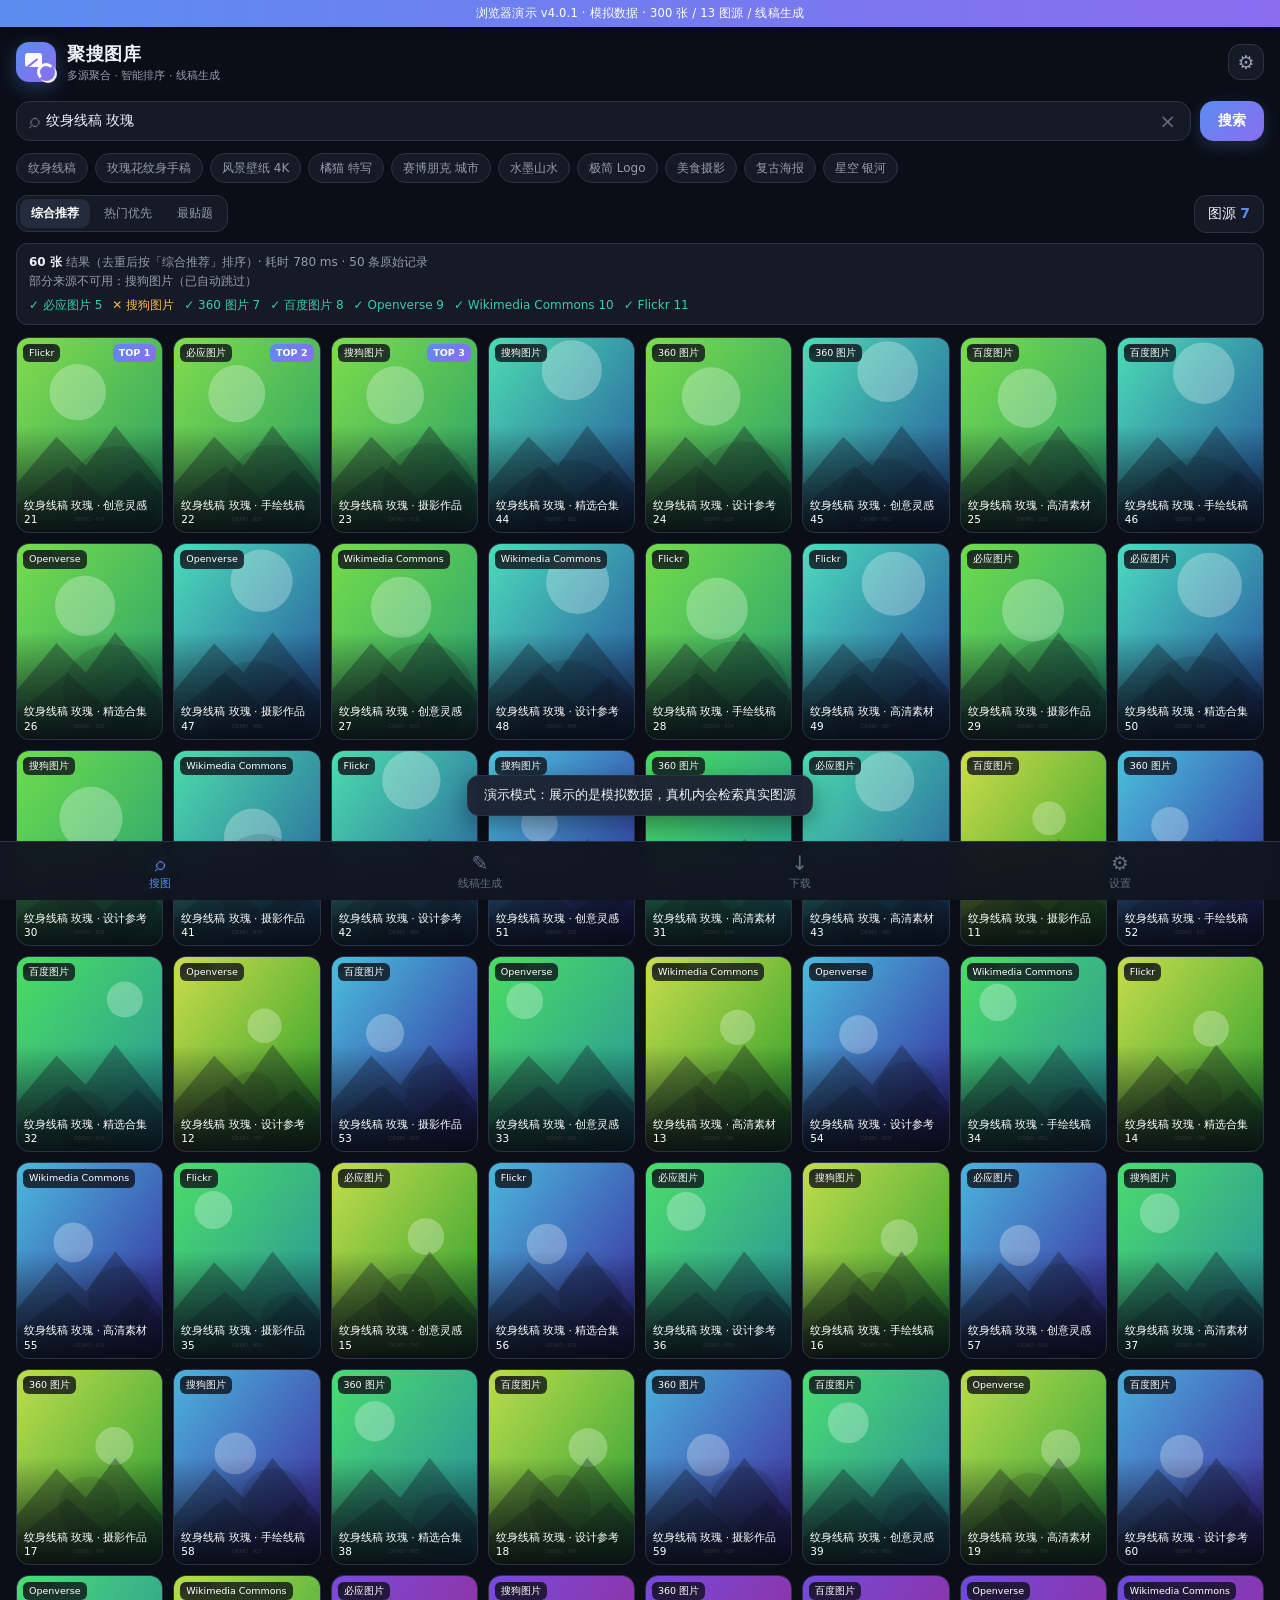
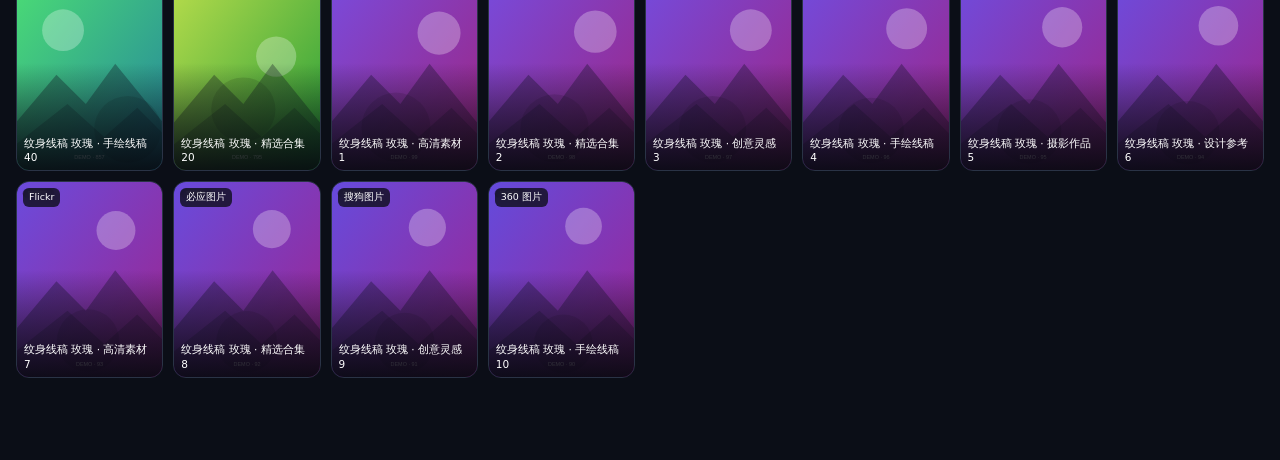
==== commit 8f32a717: "聚搜图库 v4.0.1：线稿生成页滚动设置时预览图吸顶常驻" ====
--- a/preview.html
+++ b/preview.html
@@ -7,7 +7,7 @@
 <title>聚搜图库 · 多源图片聚合搜索</title>
 <style>
 /* ============================================================
- * 聚搜图库 v4.0 · 统一视觉体系
+ * 聚搜图库 v4.0.1 · 统一视觉体系
  * 配色：深空蓝底 + 蓝紫渐变强调，搜索与工具页风格统一
  * ============================================================ */
 :root{
@@ -189,12 +189,19 @@
 .step-line{width:44px;height:1px;background:var(--line);margin:0 6px;align-self:flex-start;margin-top:13px}
 
 /* ---------- 线稿预览舞台 ---------- */
-.la-stage{position:relative;background:
+.la-stage{position:sticky;top:-8px;z-index:15;background:
     linear-gradient(45deg,rgba(255,255,255,.035) 25%,transparent 25%,transparent 75%,rgba(255,255,255,.035) 75%),
     linear-gradient(45deg,rgba(255,255,255,.035) 25%,transparent 25%,transparent 75%,rgba(255,255,255,.035) 75%),
     var(--surface);
     background-position:0 0,10px 10px;background-size:20px 20px;
-    border:1px solid var(--line);border-radius:18px;overflow:hidden;aspect-ratio:1/1;max-height:46vh;margin:0 auto 12px}
+    border:1px solid var(--line);border-radius:18px;overflow:hidden;aspect-ratio:1/1;max-height:46vh;margin:0 auto 12px;
+    transition:width .28s ease,height .28s ease,max-height .28s ease,margin .28s ease,border-radius .28s ease,box-shadow .28s ease}
+/* 向下滚动设置时：预览缩为吸顶缩略图，始终可见 */
+.la-stage.la-compact{width:120px;height:120px;max-height:none;aspect-ratio:1/1;
+    margin:0 auto 8px;border-radius:15px;box-shadow:0 10px 28px rgba(0,0,0,.55)}
+.la-stage.la-compact .stage-hint{display:none}
+.la-stage.la-compact .stage-placeholder h3,
+.la-stage.la-compact .stage-placeholder p{display:none}
 .stage-inner{position:absolute;inset:0;display:grid;place-items:center;overflow:hidden}
 .stage-inner>img{width:100%;height:100%;object-fit:contain}
 .stage-placeholder{text-align:center;color:var(--muted);padding:20px}
@@ -589,7 +596,7 @@
   <div class="panel">
     <div class="panel-title">关于</div>
     <div class="panel-body">
-      <div class="about-row"><span>版本</span><b>4.0.0</b></div>
+      <div class="about-row"><span>版本</span><b>4.0.1</b></div>
       <div class="about-row"><span>开源协议</span><b>MIT</b></div>
       <div class="about-row"><span>内置线稿引擎</span><b>线稿生成 LineArt Generator (MIT)</b></div>
       <p class="note">聚合结果来自第三方公开搜索服务，版权归原作者所有。请遵守各站点的使用条款与授权要求，勿用于商业侵权用途。</p>
@@ -636,10 +643,10 @@
 <div id="toast" class="toast"></div>
 <div id="busy" class="busy hidden"><div class="spinner"></div><span id="busyText">处理中…</span></div>
 
-<div class="demo-banner">浏览器演示 v4.0 · 模拟数据 · 300 张 / 13 图源 / 线稿生成</div>
+<div class="demo-banner">浏览器演示 v4.0.1 · 模拟数据 · 300 张 / 13 图源 / 线稿生成</div>
 <script>window.JUSOU_DEMO = true;</script>
 <script>
-/* 聚搜图库 · 前端逻辑 v4.0
+/* 聚搜图库 · 前端逻辑 v4.0.1
  * 页面与 /api 同源（App 内本地服务），浏览器预览时走 JUSOU_DEMO 演示数据。
  * 线稿生成功能复刻自开源项目「线稿生成 LineArt Generator」(MIT)。
  */
@@ -754,7 +761,7 @@
       limit: 300, safe: true, sort: 'score', maxResults: 300,
       sources: SRC_KEYS, keys: { pixabay: false, pexels: false, unsplash: false }
     };
-    if (path.indexOf('/api/app') === 0) return { ok: true, name: '聚搜图库', version: '4.0.0', maxResults: 300 };
+    if (path.indexOf('/api/app') === 0) return { ok: true, name: '聚搜图库', version: '4.0.1', maxResults: 300 };
     if (path.indexOf('/api/search') === 0) {
       var m = /[?&]q=([^&]*)/.exec(path);
       var q = m ? decodeURIComponent(m[1].replace(/\+/g, ' ')) : '';
@@ -1150,6 +1157,7 @@
     $('#laPlaceholder').classList.add('hidden');
     $('#btnLaCrop').disabled = false;
     updateSteps(2);
+    if (window.__syncLaSticky) window.__syncLaSticky();
     generateLineart();
   }
   function renderLineartStage() {
@@ -1372,6 +1380,27 @@
     stage.addEventListener('mouseup', release);
   }
 
+  // 滚动设置时保持预览可见：有图后自动缩为吸顶缩略图，回到顶部恢复大图
+  function setupLaSticky() {
+    var page = $('#pageLineart'), stage = $('#laStage');
+    if (!page || !stage) return;
+    var compact = false;
+    function apply(v) {
+      if (compact === v) return;
+      compact = v; stage.classList.toggle('la-compact', v);
+    }
+    function sync() {
+      if (!state.lineart.image) { apply(false); return; }
+      // sticky 元素的 offsetTop 会随吸顶变化，改用其前方的步骤条计算阈值
+      var steps = $('#laSteps');
+      var threshold = steps ? (steps.offsetTop + steps.offsetHeight - 8) : 150;
+      if (!compact && page.scrollTop >= threshold) apply(true);
+      else if (compact && page.scrollTop < threshold - 44) apply(false);
+    }
+    page.addEventListener('scroll', sync, { passive: true });
+    window.__syncLaSticky = sync;
+  }
+
   // ---------------------------------------------------------------- 下载记录
   function renderDownloads() {
     var list = $('#dlList'); list.innerHTML = '';
@@ -1506,6 +1535,7 @@
     if (t === 'settings') loadSettings();
     if (t === 'downloads') renderDownloads();
     restoreScroll(t);
+    if (t === 'lineart' && window.__syncLaSticky) window.__syncLaSticky();
   }
   window.__onBack = function () {
     if (!$('#cropLayer').classList.contains('hidden')) { closeCrop(); return; }
@@ -1637,6 +1667,7 @@
       native('shareText', '我用「聚搜图库 · 线稿生成」把照片转成了纹身线描底稿');
     });
     setupCompareDrag();
+    setupLaSticky();
 
     // 查看器
     $('#btnViewerClose').addEventListener('click', closeViewer);
